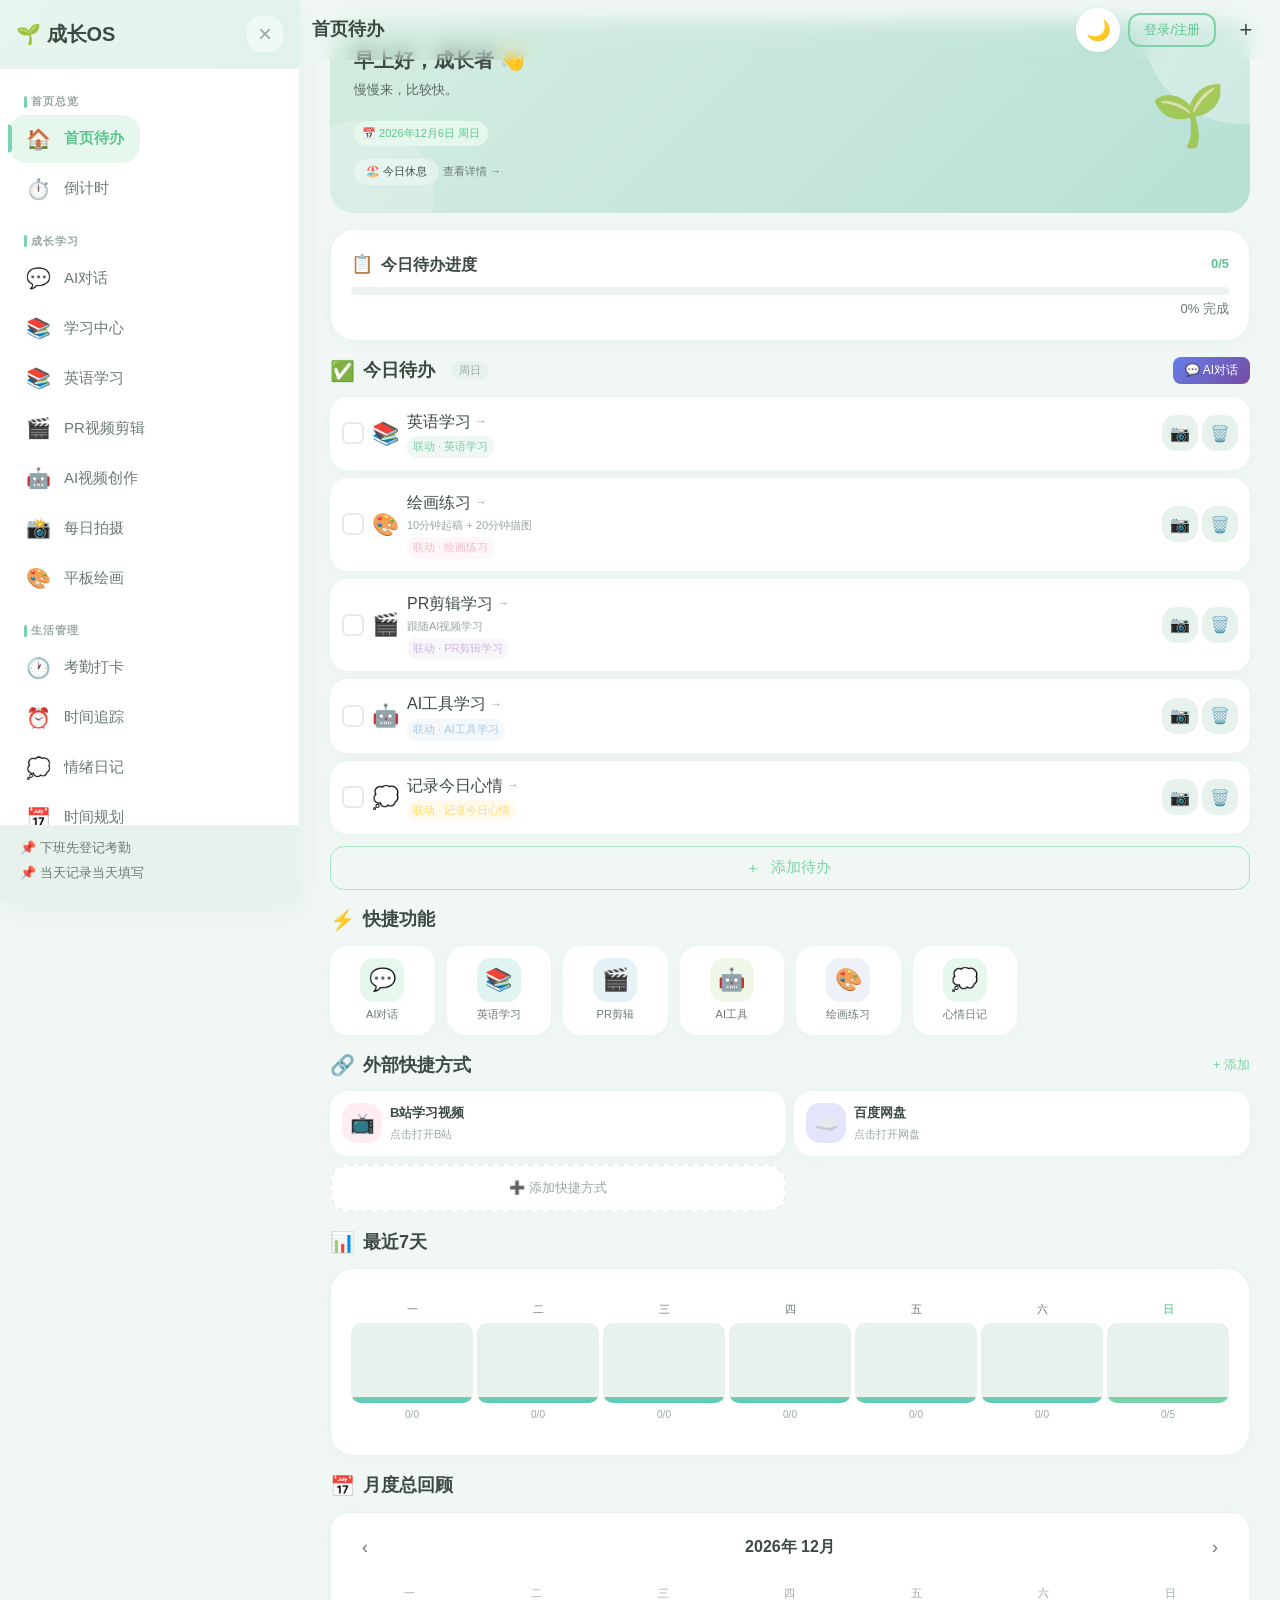
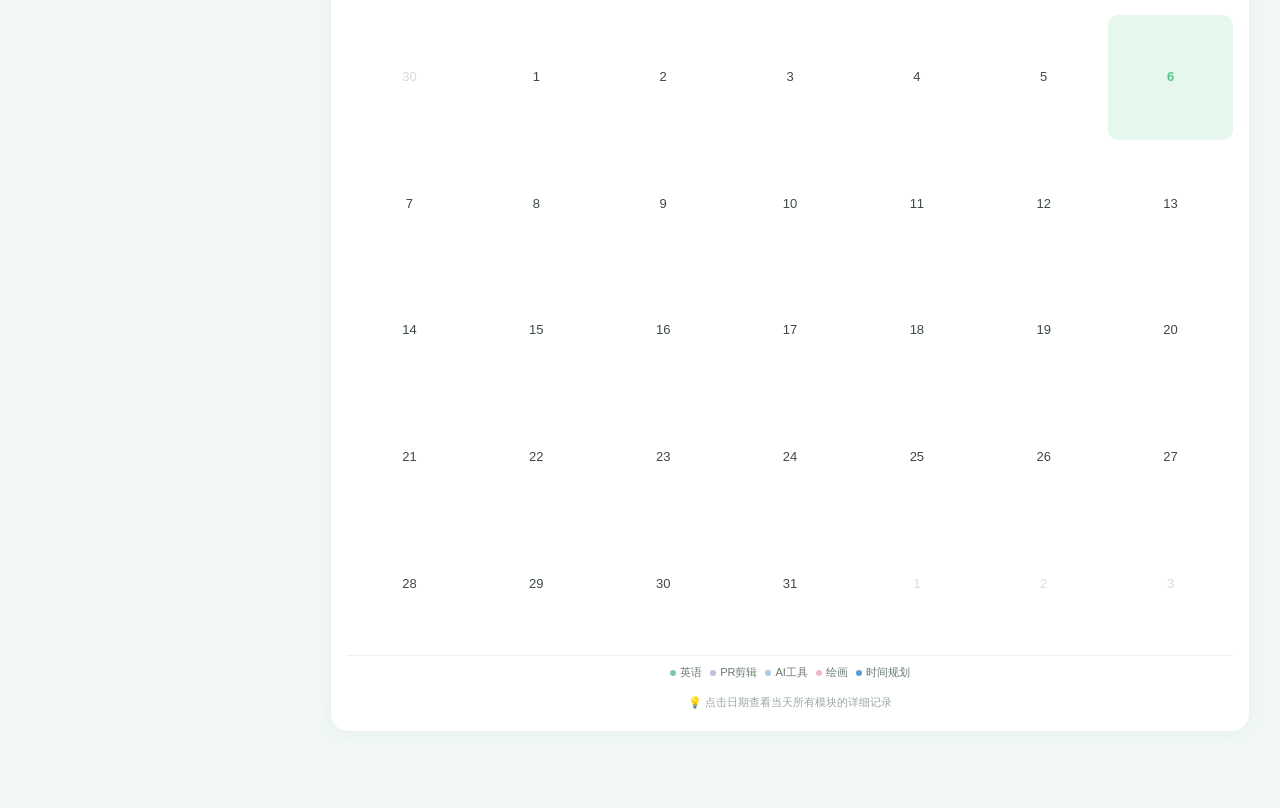
==== single-file.html @ fd54ef75 "fix: 倒计时优化调整 - 新增5个绿色系主题：青色/嫩绿/浅绿/青蓝/春意 - 取消毫秒显示，只显示时:分:秒 - 花边装饰固定位置，取消浮动动画 - 刷新频率从50ms改为1000ms更省电" ====
<!DOCTYPE html>
<html lang="zh-CN">
<head>
    <meta charset="UTF-8">
    <meta name="viewport" content="width=device-width, initial-scale=1.0, maximum-scale=1.0, user-scalable=no">
    <meta name="theme-color" content="#f8f5f0">
    <meta name="apple-mobile-web-app-capable" content="yes">
    <meta name="apple-mobile-web-app-status-bar-style" content="default">
    <meta name="apple-mobile-web-app-title" content="成长OS">
    <title>个人成长操作系统</title>
    
    
    
    
    <style>
        /* 用户菜单样式 */
        .user-menu-container {
            position: relative;
        }
        .user-avatar-btn {
            width: 36px;
            height: 36px;
            border-radius: 50%;
            border: none;
            background: linear-gradient(135deg, #7dd3a8 0%, #6fd3c0 100%);
            color: #fff;
            font-size: 14px;
            font-weight: 600;
            cursor: pointer;
            display: flex;
            align-items: center;
            justify-content: center;
            transition: all 0.3s ease;
        }
        .user-avatar-btn:hover {
            transform: scale(1.05);
            box-shadow: 0 2px 8px rgba(125, 211, 168, 0.4);
        }
        .login-btn {
            padding: 6px 14px;
            border-radius: 12px;
            border: 2px solid #7dd3a8;
            background: transparent;
            color: #5cc48e;
            font-size: 13px;
            font-weight: 500;
            cursor: pointer;
            transition: all 0.3s ease;
        }
        .login-btn:hover {
            background: #7dd3a8;
            color: #fff;
        }
        .user-dropdown {
            position: absolute;
            top: calc(100% + 8px);
            right: 0;
            min-width: 220px;
            background: #fff;
            border-radius: 14px;
            box-shadow: 0 4px 16px rgba(120, 180, 150, 0.15);
            padding: 8px;
            z-index: 1000;
            opacity: 0;
            visibility: hidden;
            transform: translateY(-8px);
            transition: all 0.2s ease;
        }
        .user-dropdown.show {
            opacity: 1;
            visibility: visible;
            transform: translateY(0);
        }
        .user-dropdown-header {
            padding: 12px;
            border-bottom: 1px solid #e0ece4;
            margin-bottom: 4px;
        }
        .user-dropdown-email {
            font-size: 13px;
            font-weight: 500;
            color: #3d4a42;
            margin-bottom: 2px;
        }
        .user-dropdown-status {
            font-size: 12px;
            color: #6b7a70;
            display: flex;
            align-items: center;
            gap: 4px;
        }
        .sync-status-dot {
            width: 6px;
            height: 6px;
            border-radius: 50%;
            background: #9aa8a0;
        }
        .sync-status-dot.syncing {
            background: #f0c987;
            animation: pulse 1.5s infinite;
        }
        .sync-status-dot.success {
            background: #7dd3a8;
        }
        .sync-status-dot.error {
            background: #e8a0a0;
        }
        @keyframes pulse {
            0%, 100% { opacity: 1; }
            50% { opacity: 0.5; }
        }
        .user-dropdown-item {
            display: flex;
            align-items: center;
            gap: 10px;
            padding: 10px 12px;
            border-radius: 10px;
            font-size: 14px;
            color: #3d4a42;
            cursor: pointer;
            transition: background 0.2s ease;
            border: none;
            background: transparent;
            width: 100%;
            text-align: left;
        }
        .user-dropdown-item:hover {
            background: #f0f7f4;
        }
        .user-dropdown-item.danger {
            color: #e57373;
        }
        .user-dropdown-item.danger:hover {
            background: #fbeaea;
        }
        .user-dropdown-divider {
            height: 1px;
            background: #e0ece4;
            margin: 4px 0;
        }
        .sync-indicator {
            display: inline-flex;
            align-items: center;
            gap: 4px;
            font-size: 12px;
        }
    </style>
  <style>

/* css/style.css */
/* ============================================
   个人成长操作系统 - 全局基础样式
   风格：柔和治愈、清新薄荷绿、大圆角、细腻阴影
   ============================================ */

/* ---------- CSS变量：浅色主题（薄荷绿治愈系） ---------- */
:root {
    /* 主色调 - 清新薄荷绿 */
    --color-bg: #f0f7f4;
    --color-bg-secondary: #e8f2ed;
    --color-surface: #ffffff;
    --color-surface-hover: #f5faf7;
    
    /* 主色 - 薄荷嫩绿 */
    --color-primary: #7dd3a8;
    --color-primary-light: #a8e6c7;
    --color-primary-dark: #5cc48e;
    --color-primary-bg: #e6f7ee;
    
    /* 辅助色 - 青薄荷 */
    --color-secondary: #7fd4c7;
    --color-secondary-light: #a8e5dc;
    --color-secondary-bg: #e0f5f2;
    
    /* 点缀色 - 淡青蓝 */
    --color-accent: #8ecde0;
    --color-accent-light: #b3e0ed;
    --color-accent-bg: #e5f3f8;
    
    /* 点缀色 - 暖黄绿 */
    --color-warm: #b8e0a0;
    --color-warm-light: #d0edbf;
    --color-warm-bg: #eff7e9;
    
    /* 点缀色 - 淡紫 */
    --color-purple: #b8c8e0;
    --color-purple-light: #d0dcf0;
    --color-purple-bg: #eef2f8;
    
    /* 渐变 - 顶部横幅 */
    --gradient-banner: linear-gradient(135deg, #d4ede0 0%, #c8e6dd 50%, #b8e0d4 100%);
    --gradient-banner-light: linear-gradient(135deg, #e8f5ee 0%, #e0f2eb 100%);
    --gradient-primary: linear-gradient(135deg, #7dd3a8 0%, #6fd3c0 100%);
    --gradient-card: linear-gradient(135deg, #ffffff 0%, #f8fcf9 100%);
    
    /* 文字颜色 */
    --color-text: #3d4a42;
    --color-text-secondary: #6b7a70;
    --color-text-muted: #9aa8a0;
    --color-text-light: #ffffff;
    
    /* 边框与分割线 */
    --color-border: #e0ece4;
    --color-border-light: #eaf3ed;
    
    /* 状态色 */
    --color-success: #7dd3a8;
    --color-success-bg: #e6f7ee;
    --color-warning: #f0c987;
    --color-warning-bg: #fdf3e2;
    --color-danger: #e8a0a0;
    --color-danger-bg: #fbeaea;
    --color-info: #7fd4c7;
    --color-info-bg: #e0f5f2;
    
    /* 阴影 - 更柔和细腻 */
    --shadow-sm: 0 2px 8px rgba(120, 180, 150, 0.06);
    --shadow-md: 0 4px 16px rgba(120, 180, 150, 0.08);
    --shadow-lg: 0 8px 24px rgba(120, 180, 150, 0.1);
    --shadow-card: 0 2px 12px rgba(120, 180, 150, 0.05);
    --shadow-hover: 0 6px 20px rgba(120, 180, 150, 0.12);
    
    /* 圆角 - 更大更圆润 */
    --radius-sm: 10px;
    --radius-md: 14px;
    --radius-lg: 18px;
    --radius-xl: 24px;
    --radius-2xl: 28px;
    --radius-full: 999px;
    
    /* 间距 - 更宽松舒适 */
    --spacing-xs: 4px;
    --spacing-sm: 8px;
    --spacing-md: 12px;
    --spacing-lg: 16px;
    --spacing-xl: 20px;
    --spacing-2xl: 24px;
    --spacing-3xl: 32px;
    
    /* 字体大小 */
    --font-xs: 11px;
    --font-sm: 13px;
    --font-base: 15px;
    --font-md: 16px;
    --font-lg: 18px;
    --font-xl: 20px;
    --font-2xl: 24px;
    --font-3xl: 28px;
    
    /* 导航高度 */
    --top-nav-height: 60px;
    --bottom-nav-height: 68px;
    --sidebar-width: 260px;
    
    /* 过渡动画 */
    --transition-fast: 0.2s ease;
    --transition-base: 0.3s ease;
    --transition-slow: 0.4s ease;
    
    /* 触控尺寸 */
    --touch-min: 44px;
}

/* ---------- 深色主题（深青+嫩绿系） ---------- */
[data-theme="dark"] {
    /* 主色调 - 深色背景 */
    --color-bg: #1a2420;
    --color-bg-secondary: #1f2b26;
    --color-surface: #24332c;
    --color-surface-hover: #2a3d34;
    
    /* 主色 - 嫩绿色（深色版更鲜亮） */
    --color-primary: #6dd49a;
    --color-primary-light: #8ee0b3;
    --color-primary-dark: #4fc485;
    --color-primary-bg: #1e3a2c;
    
    /* 辅助色 - 青色 */
    --color-secondary: #5cc9c6;
    --color-secondary-light: #7dd8d5;
    --color-secondary-bg: #1c3a39;
    
    /* 点缀色 - 青蓝色 */
    --color-accent: #6cb8d9;
    --color-accent-light: #8dcbe3;
    --color-accent-bg: #1d3340;
    
    /* 点缀色 - 暖嫩绿 */
    --color-warm: #a8d890;
    --color-warm-light: #c2e5af;
    --color-warm-bg: #2a3a22;
    
    /* 点缀色 - 青紫 */
    --color-purple: #9ab8d0;
    --color-purple-light: #b5cde0;
    --color-purple-bg: #253340;
    
    /* 文字颜色 */
    --color-text: #e0ebe4;
    --color-text-secondary: #a8b8ae;
    --color-text-muted: #7a8a80;
    --color-text-light: #ffffff;
    
    /* 边框与分割线 */
    --color-border: #35483e;
    --color-border-light: #2c3d34;
    
    /* 状态色 */
    --color-success: #6dd49a;
    --color-success-bg: #1e3a2c;
    --color-warning: #e8b86a;
    --color-warning-bg: #3a2e1c;
    --color-danger: #e08888;
    --color-danger-bg: #3a2222;
    --color-info: #5cc9c6;
    --color-info-bg: #1c3a39;
    
    /* 阴影 - 深色更柔和 */
    --shadow-sm: 0 2px 8px rgba(0, 0, 0, 0.2);
    --shadow-md: 0 4px 16px rgba(0, 0, 0, 0.25);
    --shadow-lg: 0 8px 24px rgba(0, 0, 0, 0.3);
    --shadow-card: 0 2px 12px rgba(0, 0, 0, 0.15);
}

/* 主题切换过渡动画 */
body, .card, .btn, input, textarea, select {
    transition: background-color var(--transition-base),
                color var(--transition-base),
                border-color var(--transition-base),
                box-shadow var(--transition-base);
}

/* 主题切换按钮 */
.theme-toggle {
    width: var(--touch-min);
    height: var(--touch-min);
    display: flex;
    align-items: center;
    justify-content: center;
    border: none;
    background: var(--color-surface);
    color: var(--color-text);
    border-radius: var(--radius-full);
    cursor: pointer;
    font-size: 20px;
    box-shadow: var(--shadow-sm);
    transition: all var(--transition-fast);
}

.theme-toggle:hover {
    background: var(--color-surface-hover);
    transform: scale(1.05);
}

.theme-toggle:active {
    transform: scale(0.95);
}

/* ---------- 全局重置 ---------- */
* {
    margin: 0;
    padding: 0;
    box-sizing: border-box;
    -webkit-tap-highlight-color: transparent;
}

html {
    font-size: 15px;
    -webkit-text-size-adjust: 100%;
    scroll-behavior: smooth;
}

body {
    font-family: -apple-system, BlinkMacSystemFont, "PingFang SC", "Hiragino Sans GB",
                 "Microsoft YaHei", "Helvetica Neue", Helvetica, Arial, sans-serif;
    font-size: var(--font-base);
    color: var(--color-text);
    background-color: var(--color-bg);
    line-height: 1.6;
    min-height: 100vh;
    overflow-x: hidden;
    -webkit-font-smoothing: antialiased;
    -moz-osx-font-smoothing: grayscale;
}

/* 滚动条样式 */
::-webkit-scrollbar {
    width: 6px;
    height: 6px;
}

::-webkit-scrollbar-track {
    background: transparent;
}

::-webkit-scrollbar-thumb {
    background: var(--color-border);
    border-radius: var(--radius-full);
}

::-webkit-scrollbar-thumb:hover {
    background: var(--color-text-muted);
}

/* 基础元素 */
h1, h2, h3, h4, h5, h6 {
    font-weight: 600;
    color: var(--color-text);
    line-height: 1.4;
}

h1 { font-size: var(--font-2xl); }
h2 { font-size: var(--font-xl); }
h3 { font-size: var(--font-lg); }
h4 { font-size: var(--font-md); }
h5 { font-size: var(--font-base); }
h6 { font-size: var(--font-sm); }

p {
    margin-bottom: var(--spacing-sm);
}

a {
    color: var(--color-primary-dark);
    text-decoration: none;
    transition: color var(--transition-fast);
}

a:hover {
    color: var(--color-primary);
}

img {
    max-width: 100%;
    height: auto;
    display: block;
}

ul, ol {
    list-style: none;
}

button {
    font-family: inherit;
    font-size: inherit;
    cursor: pointer;
    border: none;
    background: none;
    color: inherit;
    outline: none;
}

input, textarea, select {
    font-family: inherit;
    font-size: inherit;
    color: inherit;
    outline: none;
}

/* ---------- 布局容器 ---------- */
.main-content {
    min-height: 100vh;
    padding-top: var(--top-nav-height);
    padding-bottom: calc(var(--bottom-nav-height) + var(--spacing-md));
    transition: transform var(--transition-base);
}

.main-content.sidebar-open {
    transform: translateX(var(--sidebar-width));
}

.page-container {
    padding: var(--spacing-lg);
    max-width: 100%;
    margin: 0 auto;
}

/* ---------- 顶部导航栏 ---------- */
.top-header {
    position: fixed;
    top: 0;
    left: 0;
    right: 0;
    height: var(--top-nav-height);
    background: var(--color-surface);
    border-bottom: 1px solid var(--color-border-light);
    display: flex;
    align-items: center;
    justify-content: space-between;
    padding: 0 var(--spacing-md);
    z-index: 100;
    backdrop-filter: blur(10px);
    -webkit-backdrop-filter: blur(10px);
    background: color-mix(in srgb, var(--color-surface) 90%, transparent);
}

.header-actions {
    display: flex;
    align-items: center;
    gap: var(--spacing-sm);
}

.menu-btn,
.add-btn {
    width: var(--touch-min);
    height: var(--touch-min);
    display: flex;
    align-items: center;
    justify-content: center;
    font-size: 22px;
    color: var(--color-text);
    border-radius: var(--radius-md);
    background: none;
    border: none;
    cursor: pointer;
    transition: all var(--transition-fast);
}

.menu-btn:hover,
.add-btn:hover {
    background: var(--color-bg-secondary);
}

.menu-btn:active,
.add-btn:active {
    background: var(--color-bg-secondary);
    transform: scale(0.95);
}

.page-title {
    font-size: var(--font-lg);
    font-weight: 600;
    color: var(--color-text);
}

/* ---------- 侧边导航栏 ---------- */
.sidebar {
    position: fixed;
    top: 0;
    left: 0;
    width: var(--sidebar-width);
    height: 100vh;
    background: var(--color-surface);
    border-right: 1px solid var(--color-border-light);
    z-index: 200;
    transform: translateX(-100%);
    transition: transform var(--transition-base);
    display: flex;
    flex-direction: column;
    box-shadow: var(--shadow-lg);
}

.sidebar.open {
    transform: translateX(0);
}

.sidebar-header {
    display: flex;
    align-items: center;
    justify-content: space-between;
    padding: var(--spacing-lg);
    border-bottom: 1px solid var(--color-border-light);
    min-height: var(--top-nav-height);
    background: var(--gradient-banner-light);
}

.logo {
    font-size: var(--font-xl);
    font-weight: 700;
    color: var(--color-text);
    display: flex;
    align-items: center;
    gap: var(--spacing-sm);
}

.logo-icon {
    font-size: 24px;
}

.sidebar-close {
    width: 36px;
    height: 36px;
    display: flex;
    align-items: center;
    justify-content: center;
    font-size: 24px;
    color: var(--color-text-muted);
    border-radius: var(--radius-md);
    transition: all var(--transition-fast);
    background: rgba(255, 255, 255, 0.5);
}

.sidebar-close:hover {
    background: rgba(255, 255, 255, 0.8);
    color: var(--color-text);
}

.sidebar-close:active {
    transform: scale(0.95);
}

.sidebar-nav {
    flex: 1;
    overflow-y: auto;
    padding: var(--spacing-md) var(--spacing-sm);
}

.sidebar-nav-item {
    display: flex;
    align-items: center;
    padding: var(--spacing-md) var(--spacing-lg);
    color: var(--color-text-secondary);
    font-size: var(--font-base);
    border-radius: var(--radius-lg);
    transition: all var(--transition-fast);
    cursor: pointer;
    gap: var(--spacing-md);
    position: relative;
    margin-bottom: 2px;
}

.sidebar-nav-item .nav-icon {
    font-size: 20px;
    width: 28px;
    text-align: center;
}

.sidebar-nav-item:hover {
    background: var(--color-bg-secondary);
    color: var(--color-text);
}

.sidebar-nav-item.active {
    background: var(--color-primary-bg);
    color: var(--color-primary-dark);
    font-weight: 600;
}

.sidebar-nav-item.active::before {
    content: '';
    position: absolute;
    left: 0;
    top: 50%;
    transform: translateY(-50%);
    width: 4px;
    height: 60%;
    background: var(--gradient-primary);
    border-radius: 0 var(--radius-sm) var(--radius-sm) 0;
}

.nav-category {
    margin-bottom: var(--spacing-sm);
}

.nav-category-title {
    padding: var(--spacing-md) var(--spacing-lg) var(--spacing-xs);
    font-size: var(--font-xs);
    font-weight: 700;
    color: var(--color-text-muted);
    text-transform: uppercase;
    letter-spacing: 1px;
    display: flex;
    align-items: center;
    gap: var(--spacing-xs);
}

.nav-category-title::before {
    content: '';
    width: 3px;
    height: 12px;
    background: var(--gradient-primary);
    border-radius: var(--radius-full);
}

.sidebar-footer {
    padding: var(--spacing-md) var(--spacing-lg);
    border-top: 1px solid var(--color-border-light);
    background: var(--color-bg-secondary);
}

.global-tips {
    font-size: var(--font-sm);
    color: var(--color-text-secondary);
}

.global-tips p {
    margin-bottom: var(--spacing-xs);
    padding-left: var(--spacing-xs);
}

/* ---------- 遮罩层 ---------- */
.overlay {
    position: fixed;
    top: 0;
    left: 0;
    right: 0;
    bottom: 0;
    background: rgba(74, 69, 64, 0.4);
    z-index: 150;
    opacity: 0;
    visibility: hidden;
    transition: all var(--transition-base);
}

.overlay.show {
    opacity: 1;
    visibility: visible;
}

/* ---------- 底部导航栏 ---------- */
.bottom-nav {
    position: fixed;
    bottom: 0;
    left: 0;
    right: 0;
    height: var(--bottom-nav-height);
    background: var(--color-surface);
    border-top: 1px solid var(--color-border-light);
    display: flex;
    align-items: stretch;
    justify-content: space-around;
    z-index: 100;
    backdrop-filter: blur(10px);
    -webkit-backdrop-filter: blur(10px);
    background: color-mix(in srgb, var(--color-surface) 95%, transparent);
    padding-bottom: env(safe-area-inset-bottom);
}

.bottom-nav-item {
    flex: 1;
    display: flex;
    flex-direction: column;
    align-items: center;
    justify-content: center;
    gap: 2px;
    color: var(--color-text-muted);
    font-size: var(--font-xs);
    transition: all var(--transition-fast);
    position: relative;
}

.bottom-nav-item .nav-icon {
    font-size: 22px;
    line-height: 1;
}

.bottom-nav-item.active {
    color: var(--color-primary-dark);
}

.bottom-nav-item.active .nav-icon {
    transform: scale(1.1);
}

.bottom-nav-item:active {
    transform: scale(0.95);
}

/* ---------- 卡片式布局 ---------- */
.card {
    background: var(--color-surface);
    border-radius: var(--radius-xl);
    box-shadow: var(--shadow-card);
    padding: var(--spacing-xl);
    margin-bottom: var(--spacing-lg);
    transition: all var(--transition-base);
    border: 1px solid var(--color-border-light);
    position: relative;
    overflow: hidden;
}

.card::before {
    content: '';
    position: absolute;
    top: 0;
    left: 0;
    right: 0;
    height: 3px;
    background: var(--gradient-primary);
    opacity: 0;
    transition: opacity var(--transition-base);
}

.card:hover {
    box-shadow: var(--shadow-hover);
    transform: translateY(-2px);
}

.card:hover::before {
    opacity: 1;
}

.card-header {
    display: flex;
    align-items: center;
    justify-content: space-between;
    margin-bottom: var(--spacing-md);
}

.card-title {
    font-size: var(--font-md);
    font-weight: 600;
    color: var(--color-text);
    display: flex;
    align-items: center;
    gap: var(--spacing-sm);
}

.card-title .icon {
    font-size: var(--font-lg);
}

.card-subtitle {
    font-size: var(--font-sm);
    color: var(--color-text-muted);
    margin-top: 2px;
}

.card-body {
    color: var(--color-text-secondary);
    font-size: var(--font-base);
    line-height: 1.6;
}

.card-footer {
    margin-top: var(--spacing-md);
    padding-top: var(--spacing-md);
    border-top: 1px solid var(--color-border-light);
    display: flex;
    align-items: center;
    justify-content: space-between;
}

/* 问候横幅卡片 */
.greeting-banner {
    background: var(--gradient-banner);
    border-radius: var(--radius-xl);
    padding: var(--spacing-2xl);
    margin-bottom: var(--spacing-xl);
    position: relative;
    overflow: hidden;
    color: var(--color-text);
}

.greeting-banner::before {
    content: '';
    position: absolute;
    top: -50%;
    right: -10%;
    width: 200px;
    height: 200px;
    background: rgba(255, 255, 255, 0.3);
    border-radius: 50%;
}

.greeting-banner::after {
    content: '';
    position: absolute;
    bottom: -30%;
    left: -5%;
    width: 150px;
    height: 150px;
    background: rgba(255, 255, 255, 0.2);
    border-radius: 50%;
}

.greeting-banner-content {
    position: relative;
    z-index: 1;
}

.greeting-title {
    font-size: var(--font-xl);
    font-weight: 700;
    margin-bottom: var(--spacing-xs);
}

.greeting-subtitle {
    font-size: var(--font-sm);
    opacity: 0.8;
    margin-bottom: var(--spacing-md);
}

.greeting-date {
    display: inline-block;
    padding: var(--spacing-xs) var(--spacing-md);
    background: rgba(255, 255, 255, 0.4);
    border-radius: var(--radius-full);
    font-size: var(--font-xs);
    font-weight: 500;
    backdrop-filter: blur(10px);
}

/* 考勤快捷打卡 */
.quick-attendance {
    margin-top: var(--spacing-md);
    position: relative;
    z-index: 1;
}

.qa-buttons {
    display: flex;
    gap: var(--spacing-sm);
    margin-bottom: var(--spacing-xs);
}

.qa-btn {
    flex: 1;
    display: flex;
    flex-direction: column;
    align-items: center;
    justify-content: center;
    gap: 2px;
    padding: var(--spacing-sm) var(--spacing-md);
    background: rgba(255, 255, 255, 0.35);
    border: 1px solid rgba(255, 255, 255, 0.4);
    border-radius: var(--radius-lg);
    font-size: var(--font-xs);
    font-weight: 500;
    color: var(--color-text);
    cursor: pointer;
    backdrop-filter: blur(10px);
    transition: all var(--transition-base);
    -webkit-tap-highlight-color: transparent;
}

.qa-btn:hover:not(:disabled) {
    background: rgba(255, 255, 255, 0.5);
    transform: translateY(-1px);
}

.qa-btn:active:not(:disabled) {
    transform: translateY(0);
    background: rgba(255, 255, 255, 0.6);
}

.qa-btn:disabled {
    cursor: default;
    opacity: 0.85;
}

.qa-btn-done {
    background: rgba(255, 255, 255, 0.25);
    border-color: rgba(255, 255, 255, 0.3);
}

.qa-btn-icon {
    font-size: var(--font-md);
    line-height: 1;
}

.qa-btn-text {
    font-size: var(--font-xs);
    font-weight: 600;
}

.qa-btn-time {
    font-size: 10px;
    opacity: 0.7;
    font-weight: 400;
}

.qa-rest-day {
    display: inline-block;
    padding: var(--spacing-xs) var(--spacing-md);
    background: rgba(255, 255, 255, 0.35);
    border-radius: var(--radius-full);
    font-size: var(--font-xs);
    font-weight: 500;
    backdrop-filter: blur(10px);
    margin-bottom: var(--spacing-xs);
}

.qa-detail-link {
    display: inline-block;
    font-size: 11px;
    color: var(--color-text);
    opacity: 0.7;
    cursor: pointer;
    text-decoration: none;
    transition: opacity var(--transition-base);
    -webkit-tap-highlight-color: transparent;
}

.qa-detail-link:hover {
    opacity: 1;
}

/* 数据统计卡片 */
.stat-card {
    background: var(--color-surface);
    border-radius: var(--radius-lg);
    padding: var(--spacing-lg);
    box-shadow: var(--shadow-card);
    transition: all var(--transition-base);
    border: 1px solid var(--color-border-light);
    position: relative;
    overflow: hidden;
}

.stat-card:hover {
    box-shadow: var(--shadow-hover);
    transform: translateY(-2px);
}

.stat-card .stat-icon {
    width: 40px;
    height: 40px;
    border-radius: var(--radius-md);
    display: flex;
    align-items: center;
    justify-content: center;
    font-size: 20px;
    margin-bottom: var(--spacing-sm);
}

.stat-card .stat-value {
    font-size: var(--font-2xl);
    font-weight: 700;
    color: var(--color-text);
    line-height: 1.2;
    margin-bottom: var(--spacing-xs);
}

.stat-card .stat-label {
    font-size: var(--font-sm);
    color: var(--color-text-muted);
}

.stat-card .stat-trend {
    font-size: var(--font-xs);
    margin-top: var(--spacing-xs);
}

.stat-card .stat-trend.up {
    color: var(--color-success);
}

.stat-card .stat-trend.down {
    color: var(--color-danger);
}

/* ---------- 按钮样式 ---------- */
.btn {
    display: inline-flex;
    align-items: center;
    justify-content: center;
    gap: var(--spacing-sm);
    padding: var(--spacing-sm) var(--spacing-lg);
    font-size: var(--font-base);
    font-weight: 500;
    border-radius: var(--radius-md);
    border: none;
    cursor: pointer;
    transition: all var(--transition-fast);
    min-height: var(--touch-min);
    text-align: center;
    white-space: nowrap;
    user-select: none;
}

.btn:active {
    transform: scale(0.97);
}

.btn-primary {
    background: var(--color-primary);
    color: var(--color-text-light);
    box-shadow: 0 2px 8px rgba(126, 200, 167, 0.3);
}

.btn-primary:hover {
    background: var(--color-primary-dark);
}

.btn-secondary {
    background: var(--color-secondary-bg);
    color: var(--color-secondary);
}

.btn-secondary:hover {
    background: var(--color-secondary-light);
    color: var(--color-text-light);
}

.btn-outline {
    background: transparent;
    color: var(--color-primary);
    border: 1.5px solid var(--color-primary-light);
}

.btn-outline:hover {
    background: var(--color-primary-bg);
}

.btn-ghost {
    background: var(--color-bg-secondary);
    color: var(--color-text-secondary);
}

.btn-ghost:hover {
    background: var(--color-border-light);
    color: var(--color-text);
}

.btn-danger {
    background: var(--color-danger-bg);
    color: var(--color-danger);
}

.btn-danger:hover {
    background: var(--color-danger);
    color: var(--color-text-light);
}

.btn-sm {
    padding: var(--spacing-xs) var(--spacing-md);
    font-size: var(--font-sm);
    min-height: 32px;
    border-radius: var(--radius-sm);
}

.btn-lg {
    padding: var(--spacing-md) var(--spacing-2xl);
    font-size: var(--font-md);
    min-height: 52px;
    border-radius: var(--radius-lg);
}

.btn-block {
    display: flex;
    width: 100%;
}

.btn-icon {
    width: var(--touch-min);
    height: var(--touch-min);
    padding: 0;
    border-radius: var(--radius-md);
    font-size: 18px;
}

.btn-icon.btn-sm {
    width: 32px;
    height: 32px;
    font-size: 14px;
}

.btn:disabled {
    opacity: 0.5;
    cursor: not-allowed;
    transform: none;
}

/* ---------- 输入框样式 ---------- */
.form-group {
    margin-bottom: var(--spacing-lg);
}

.form-label {
    display: block;
    font-size: var(--font-sm);
    font-weight: 500;
    color: var(--color-text-secondary);
    margin-bottom: var(--spacing-xs);
}

.form-input,
.form-textarea,
.form-select {
    width: 100%;
    padding: var(--spacing-sm) var(--spacing-md);
    font-size: var(--font-base);
    color: var(--color-text);
    background: var(--color-bg-secondary);
    border: 1.5px solid var(--color-border-light);
    border-radius: var(--radius-md);
    transition: all var(--transition-fast);
    min-height: var(--touch-min);
}

.form-input:focus,
.form-textarea:focus,
.form-select:focus {
    border-color: var(--color-primary-light);
    background: var(--color-surface);
    box-shadow: 0 0 0 3px var(--color-primary-bg);
}

.form-input::placeholder,
.form-textarea::placeholder {
    color: var(--color-text-muted);
}

.form-textarea {
    resize: vertical;
    min-height: 100px;
    line-height: 1.6;
    padding-top: var(--spacing-md);
}

.form-select {
    appearance: none;
    -webkit-appearance: none;
    background-image: url("data:image/svg+xml,%3Csvg xmlns='http://www.w3.org/2000/svg' width='12' height='12' viewBox='0 0 12 12'%3E%3Cpath fill='%23a8a39d' d='M6 8L1 3h10z'/%3E%3C/svg%3E");
    background-repeat: no-repeat;
    background-position: right var(--spacing-md) center;
    padding-right: var(--spacing-2xl);
    cursor: pointer;
}

.form-input.error,
.form-textarea.error,
.form-select.error {
    border-color: var(--color-danger);
    background: var(--color-danger-bg);
}

.form-error {
    font-size: var(--font-xs);
    color: var(--color-danger);
    margin-top: var(--spacing-xs);
}

.form-hint {
    font-size: var(--font-xs);
    color: var(--color-text-muted);
    margin-top: var(--spacing-xs);
}

/* 输入框前缀/后缀 */
.input-group {
    display: flex;
    align-items: stretch;
    border: 1.5px solid var(--color-border-light);
    border-radius: var(--radius-md);
    overflow: hidden;
    background: var(--color-bg-secondary);
    transition: all var(--transition-fast);
}

.input-group:focus-within {
    border-color: var(--color-primary-light);
    background: var(--color-surface);
    box-shadow: 0 0 0 3px var(--color-primary-bg);
}

.input-group .form-input {
    border: none;
    background: transparent;
    flex: 1;
}

.input-group .form-input:focus {
    box-shadow: none;
}

.input-group-prepend,
.input-group-append {
    display: flex;
    align-items: center;
    padding: 0 var(--spacing-md);
    color: var(--color-text-muted);
    font-size: var(--font-base);
    background: transparent;
}

/* ---------- 复选框与单选框 ---------- */
.checkbox,
.radio {
    display: inline-flex;
    align-items: center;
    gap: var(--spacing-sm);
    cursor: pointer;
    user-select: none;
    min-height: var(--touch-min);
    font-size: var(--font-base);
    color: var(--color-text);
}

.checkbox input,
.radio input {
    position: absolute;
    opacity: 0;
    width: 0;
    height: 0;
}

.checkbox-mark,
.radio-mark {
    width: 22px;
    height: 22px;
    border: 2px solid var(--color-border);
    border-radius: var(--radius-sm);
    background: var(--color-surface);
    display: flex;
    align-items: center;
    justify-content: center;
    transition: all var(--transition-fast);
    flex-shrink: 0;
}

.radio-mark {
    border-radius: 50%;
}

.checkbox input:checked + .checkbox-mark,
.radio input:checked + .radio-mark {
    background: var(--color-primary);
    border-color: var(--color-primary);
}

.checkbox input:checked + .checkbox-mark::after {
    content: '✓';
    color: white;
    font-size: 14px;
    font-weight: bold;
    line-height: 1;
}

.radio input:checked + .radio-mark::after {
    content: '';
    width: 8px;
    height: 8px;
    background: white;
    border-radius: 50%;
}

.checkbox input:focus + .checkbox-mark,
.radio input:focus + .radio-mark {
    box-shadow: 0 0 0 3px var(--color-primary-bg);
}

.checkbox input:disabled + .checkbox-mark,
.radio input:disabled + .radio-mark {
    opacity: 0.5;
    cursor: not-allowed;
}

/* 开关样式 */
.switch {
    position: relative;
    display: inline-block;
    width: 48px;
    height: 28px;
    flex-shrink: 0;
}

.switch input {
    opacity: 0;
    width: 0;
    height: 0;
}

.switch-slider {
    position: absolute;
    cursor: pointer;
    top: 0;
    left: 0;
    right: 0;
    bottom: 0;
    background-color: var(--color-border);
    border-radius: var(--radius-full);
    transition: var(--transition-fast);
}

.switch-slider::before {
    position: absolute;
    content: "";
    height: 22px;
    width: 22px;
    left: 3px;
    bottom: 3px;
    background-color: white;
    border-radius: 50%;
    transition: var(--transition-fast);
    box-shadow: var(--shadow-sm);
}

.switch input:checked + .switch-slider {
    background-color: var(--color-primary);
}

.switch input:checked + .switch-slider::before {
    transform: translateX(20px);
}

/* ---------- 模态框 ---------- */
.modal {
    position: fixed;
    top: 0;
    left: 0;
    right: 0;
    bottom: 0;
    z-index: 300;
    display: flex;
    align-items: center;
    justify-content: center;
    padding: var(--spacing-lg);
    opacity: 0;
    visibility: hidden;
    transition: all var(--transition-base);
}

.modal.show {
    opacity: 1;
    visibility: visible;
}

.modal::before {
    content: '';
    position: absolute;
    top: 0;
    left: 0;
    right: 0;
    bottom: 0;
    background: rgba(74, 69, 64, 0.5);
    backdrop-filter: blur(4px);
}

.modal-content {
    position: relative;
    background: var(--color-surface);
    border-radius: var(--radius-xl);
    width: 100%;
    max-width: 480px;
    max-height: 85vh;
    overflow: hidden;
    display: flex;
    flex-direction: column;
    transform: translateY(20px) scale(0.95);
    transition: transform var(--transition-base);
    box-shadow: var(--shadow-lg);
}

.modal.show .modal-content {
    transform: translateY(0) scale(1);
}

.modal-header {
    display: flex;
    align-items: center;
    justify-content: space-between;
    padding: var(--spacing-lg);
    border-bottom: 1px solid var(--color-border-light);
    flex-shrink: 0;
}

.modal-header h3 {
    font-size: var(--font-lg);
    font-weight: 600;
}

.modal-close {
    width: 36px;
    height: 36px;
    display: flex;
    align-items: center;
    justify-content: center;
    font-size: 24px;
    color: var(--color-text-muted);
    border-radius: var(--radius-sm);
    transition: all var(--transition-fast);
}

.modal-close:active {
    background: var(--color-bg-secondary);
}

.modal-body {
    padding: var(--spacing-lg);
    overflow-y: auto;
    flex: 1;
}

.modal-footer {
    padding: var(--spacing-md) var(--spacing-lg);
    border-top: 1px solid var(--color-border-light);
    display: flex;
    gap: var(--spacing-md);
    justify-content: flex-end;
    flex-shrink: 0;
}

/* 登录/注册弹窗样式 */
.auth-form {
    display: none;
}
.auth-form.active {
    display: block;
}
.auth-form .form-group {
    margin-bottom: 16px;
}
.auth-form .form-label {
    display: block;
    font-size: 14px;
    font-weight: 500;
    color: var(--color-text-primary);
    margin-bottom: 6px;
}
.auth-form .form-input {
    width: 100%;
    padding: 10px 14px;
    font-size: 15px;
    border: 2px solid var(--color-border-light);
    border-radius: 12px;
    background: var(--color-bg-secondary);
    color: var(--color-text-primary);
    transition: all 0.3s ease;
    outline: none;
}
.auth-form .form-input:focus {
    border-color: var(--color-primary);
    background: var(--color-bg-primary);
}
.auth-form .form-input.error {
    border-color: #ef4444;
}
.auth-form .error-message {
    display: none;
    color: #ef4444;
    font-size: 12px;
    margin-top: 4px;
}
.auth-form .error-message.show {
    display: block;
}
.auth-form .btn-block {
    width: 100%;
    margin-top: 8px;
}
.auth-switch {
    text-align: center;
    font-size: 13px;
    color: var(--color-text-secondary);
    margin-top: 12px;
}
.auth-switch a {
    color: var(--color-primary);
    text-decoration: none;
}
.password-strength {
    display: flex;
    align-items: center;
    gap: 6px;
    margin-top: 8px;
}
.strength-bar {
    flex: 1;
    height: 4px;
    background: var(--color-border-light);
    border-radius: 2px;
    transition: all 0.3s ease;
}
.strength-bar.weak { background: #ef4444; }
.strength-bar.medium { background: #f59e0b; }
.strength-bar.strong { background: #10b981; }
#strengthText {
    font-size: 12px;
    color: var(--color-text-secondary);
    min-width: 70px;
    text-align: right;
}

/* 底部弹出式模态框（移动端友好） */
.modal-bottom .modal-content {
    position: fixed;
    bottom: 0;
    left: 0;
    right: 0;
    max-width: 100%;
    max-height: 90vh;
    border-radius: var(--radius-xl) var(--radius-xl) 0 0;
    transform: translateY(100%);
}

.modal-bottom.show .modal-content {
    transform: translateY(0);
}

/* ---------- Toast提示 ---------- */
.toast {
    position: fixed;
    top: 50%;
    left: 50%;
    transform: translate(-50%, -50%) scale(0.9);
    background: rgba(74, 69, 64, 0.9);
    color: white;
    padding: var(--spacing-md) var(--spacing-xl);
    border-radius: var(--radius-lg);
    font-size: var(--font-base);
    z-index: 500;
    opacity: 0;
    visibility: hidden;
    transition: all var(--transition-base);
    max-width: 80%;
    text-align: center;
    backdrop-filter: blur(10px);
    -webkit-backdrop-filter: blur(10px);
}

.toast.show {
    opacity: 1;
    visibility: visible;
    transform: translate(-50%, -50%) scale(1);
}

.toast.success {
    background: rgba(126, 200, 167, 0.95);
}

.toast.error {
    background: rgba(232, 160, 160, 0.95);
}

.toast.warning {
    background: rgba(240, 201, 135, 0.95);
    color: var(--color-text);
}

/* ---------- 进度条 ---------- */
.progress {
    width: 100%;
    height: 8px;
    background: var(--color-border-light);
    border-radius: var(--radius-full);
    overflow: hidden;
}

.progress-bar {
    height: 100%;
    background: linear-gradient(90deg, var(--color-primary-light), var(--color-primary));
    border-radius: var(--radius-full);
    transition: width var(--transition-slow) ease;
    position: relative;
}

.progress-bar::after {
    content: '';
    position: absolute;
    top: 0;
    left: 0;
    right: 0;
    bottom: 0;
    background: linear-gradient(90deg, transparent, rgba(255,255,255,0.3), transparent);
    animation: progressShine 2s infinite;
}

@keyframes progressShine {
    0% { transform: translateX(-100%); }
    100% { transform: translateX(100%); }
}

.progress-lg {
    height: 12px;
}

.progress-sm {
    height: 4px;
}

/* 圆形进度 */
.progress-circle {
    position: relative;
    width: 80px;
    height: 80px;
}

.progress-circle svg {
    transform: rotate(-90deg);
    width: 100%;
    height: 100%;
}

.progress-circle-bg {
    fill: none;
    stroke: var(--color-border-light);
    stroke-width: 6;
}

.progress-circle-fill {
    fill: none;
    stroke: var(--color-primary);
    stroke-width: 6;
    stroke-linecap: round;
    stroke-dasharray: 220;
    stroke-dashoffset: 220;
    transition: stroke-dashoffset var(--transition-slow) ease;
}

.progress-circle-text {
    position: absolute;
    top: 50%;
    left: 50%;
    transform: translate(-50%, -50%);
    font-size: var(--font-md);
    font-weight: 600;
    color: var(--color-text);
}

/* ---------- 通用工具类 ---------- */
.text-center { text-align: center; }
.text-right { text-align: right; }
.text-left { text-align: left; }

.text-primary { color: var(--color-primary); }
.text-secondary { color: var(--color-text-secondary); }
.text-muted { color: var(--color-text-muted); }
.text-danger { color: var(--color-danger); }
.text-success { color: var(--color-success); }
.text-warning { color: var(--color-warning); }

.font-bold { font-weight: 700; }
.font-medium { font-weight: 500; }
.font-light { font-weight: 300; }

.text-sm { font-size: var(--font-sm); }
.text-base { font-size: var(--font-base); }
.text-lg { font-size: var(--font-lg); }
.text-xl { font-size: var(--font-xl); }
.text-2xl { font-size: var(--font-2xl); }

.flex { display: flex; }
.flex-col { flex-direction: column; }
.items-center { align-items: center; }
.justify-center { justify-content: center; }
.justify-between { justify-content: space-between; }
.justify-around { justify-content: space-around; }
.flex-wrap { flex-wrap: wrap; }
.flex-1 { flex: 1; }
.gap-xs { gap: var(--spacing-xs); }
.gap-sm { gap: var(--spacing-sm); }
.gap-md { gap: var(--spacing-md); }
.gap-lg { gap: var(--spacing-lg); }

.mt-xs { margin-top: var(--spacing-xs); }
.mt-sm { margin-top: var(--spacing-sm); }
.mt-md { margin-top: var(--spacing-md); }
.mt-lg { margin-top: var(--spacing-lg); }
.mt-xl { margin-top: var(--spacing-xl); }
.mb-xs { margin-bottom: var(--spacing-xs); }
.mb-sm { margin-bottom: var(--spacing-sm); }
.mb-md { margin-bottom: var(--spacing-md); }
.mb-lg { margin-bottom: var(--spacing-lg); }
.mb-xl { margin-bottom: var(--spacing-xl); }
.ml-sm { margin-left: var(--spacing-sm); }
.mr-sm { margin-right: var(--spacing-sm); }

.p-sm { padding: var(--spacing-sm); }
.p-md { padding: var(--spacing-md); }
.p-lg { padding: var(--spacing-lg); }

.w-full { width: 100%; }
.h-full { height: 100%; }

.hidden { display: none; }
.visible { visibility: visible; }
.invisible { visibility: hidden; }

.truncate {
    overflow: hidden;
    text-overflow: ellipsis;
    white-space: nowrap;
}

.line-clamp-2 {
    display: -webkit-box;
    -webkit-line-clamp: 2;
    -webkit-box-orient: vertical;
    overflow: hidden;
}

.line-clamp-3 {
    display: -webkit-box;
    -webkit-line-clamp: 3;
    -webkit-box-orient: vertical;
    overflow: hidden;
}

/* 空状态 */
.empty-state {
    text-align: center;
    padding: var(--spacing-3xl) var(--spacing-lg);
    color: var(--color-text-muted);
}

.empty-state-icon {
    font-size: 48px;
    margin-bottom: var(--spacing-md);
    opacity: 0.6;
}

.empty-state-text {
    font-size: var(--font-base);
    margin-bottom: var(--spacing-md);
}

/* 骨架屏动画 */
.skeleton {
    background: linear-gradient(90deg, var(--color-bg-secondary) 25%, var(--color-border-light) 50%, var(--color-bg-secondary) 75%);
    background-size: 200% 100%;
    animation: skeleton-loading 1.5s infinite;
    border-radius: var(--radius-sm);
}

@keyframes skeleton-loading {
    0% { background-position: 200% 0; }
    100% { background-position: -200% 0; }
}

/* ---------- 响应式：平板及以上 ---------- */
@media (min-width: 768px) {
    :root {
        --sidebar-width: 300px;
    }
    
    .page-container {
        max-width: 720px;
        padding: var(--spacing-xl);
    }
    
    .bottom-nav {
        display: none;
    }
    
    .main-content {
        padding-bottom: var(--spacing-xl);
    }
    
    .sidebar {
        transform: translateX(0);
    }
    
    .main-content {
        margin-left: var(--sidebar-width);
        padding-top: 0;
    }
    
    .top-header {
        left: var(--sidebar-width);
        background: transparent;
        border-bottom-color: transparent;
    }
    
    .menu-btn {
        display: none;
    }
}

/* ---------- 响应式：桌面端 ---------- */
@media (min-width: 1024px) {
    .page-container {
        max-width: 960px;
    }
}

/* ---------- 深色模式支持（可选） ---------- */
@media (prefers-color-scheme: dark) {
    /* 深色模式预留，当前版本暂不启用 */
}

/* css/modules.css */
/* ============================================
   个人成长操作系统 - 各模块通用样式
   包含：数据卡片网格、图表容器、日历组件、
        列表项、表单、标签/徽章、分区标题等
   ============================================ */

/* ---------- 分区标题样式 ---------- */
.section-title {
    display: flex;
    align-items: center;
    justify-content: space-between;
    margin-bottom: var(--spacing-md);
    margin-top: var(--spacing-lg);
}

.section-title:first-child {
    margin-top: 0;
}

.section-title h2 {
    font-size: var(--font-lg);
    font-weight: 600;
    color: var(--color-text);
    display: flex;
    align-items: center;
    gap: var(--spacing-sm);
}

.section-title h2 .title-icon {
    font-size: var(--font-xl);
}

.section-title .section-action {
    font-size: var(--font-sm);
    color: var(--color-primary);
    cursor: pointer;
    display: flex;
    align-items: center;
    gap: 2px;
    transition: all var(--transition-fast);
}

.section-title .section-action:active {
    opacity: 0.7;
}

.section-subtitle {
    font-size: var(--font-sm);
    color: var(--color-text-muted);
    margin-top: -4px;
    margin-bottom: var(--spacing-md);
    padding-left: 2px;
}

/* 分区标题 - 带下划线装饰 */
.section-title-decorated {
    position: relative;
    padding-left: var(--spacing-md);
    margin-bottom: var(--spacing-lg);
    margin-top: var(--spacing-xl);
}

.section-title-decorated::before {
    content: '';
    position: absolute;
    left: 0;
    top: 50%;
    transform: translateY(-50%);
    width: 4px;
    height: 60%;
    background: linear-gradient(to bottom, var(--color-primary), var(--color-secondary));
    border-radius: var(--radius-full);
}

.section-title-decorated h2 {
    font-size: var(--font-lg);
    font-weight: 600;
}

/* ---------- 数据卡片网格布局 ---------- */
.stats-grid {
    display: grid;
    grid-template-columns: repeat(2, 1fr);
    gap: var(--spacing-md);
    margin-bottom: var(--spacing-xl);
}

.stats-card {
    background: var(--color-surface);
    border-radius: var(--radius-xl);
    padding: var(--spacing-lg);
    box-shadow: var(--shadow-card);
    transition: all var(--transition-base);
    position: relative;
    overflow: hidden;
    border: 1px solid var(--color-border-light);
    cursor: pointer;
}

.stats-card:hover {
    box-shadow: var(--shadow-hover);
    transform: translateY(-2px);
}

.stats-card:active {
    transform: scale(0.98);
}

.stats-card::before {
    content: '';
    position: absolute;
    top: 0;
    left: 0;
    right: 0;
    height: 4px;
    background: var(--gradient-primary);
    opacity: 0.8;
}

.stats-card.color-green::before { background: linear-gradient(90deg, var(--color-primary), var(--color-primary-light)); }
.stats-card.color-pink::before { background: linear-gradient(90deg, var(--color-secondary), var(--color-secondary-light)); }
.stats-card.color-blue::before { background: linear-gradient(90deg, var(--color-accent), var(--color-accent-light)); }
.stats-card.color-orange::before { background: linear-gradient(90deg, var(--color-warm), var(--color-warm-light)); }
.stats-card.color-purple::before { background: linear-gradient(90deg, var(--color-purple), var(--color-purple-light)); }

.stats-card-icon {
    width: 44px;
    height: 44px;
    border-radius: var(--radius-lg);
    display: flex;
    align-items: center;
    justify-content: center;
    font-size: 22px;
    margin-bottom: var(--spacing-sm);
    background: var(--color-primary-bg);
}

.stats-card.color-green .stats-card-icon { background: var(--color-primary-bg); }
.stats-card.color-pink .stats-card-icon { background: var(--color-secondary-bg); }
.stats-card.color-blue .stats-card-icon { background: var(--color-accent-bg); }
.stats-card.color-orange .stats-card-icon { background: var(--color-warm-bg); }
.stats-card.color-purple .stats-card-icon { background: var(--color-purple-bg); }

.stats-card-value {
    font-size: var(--font-2xl);
    font-weight: 700;
    color: var(--color-text);
    line-height: 1.2;
    margin-bottom: 4px;
}

.stats-card-value .unit {
    font-size: var(--font-sm);
    font-weight: 400;
    color: var(--color-text-muted);
    margin-left: 2px;
}

.stats-card-label {
    font-size: var(--font-sm);
    color: var(--color-text-secondary);
    margin-bottom: var(--spacing-xs);
    font-weight: 500;
}

.stats-card-trend {
    display: inline-flex;
    align-items: center;
    gap: 2px;
    font-size: var(--font-xs);
    padding: 2px 8px;
    border-radius: var(--radius-full);
    background: var(--color-success-bg);
    color: var(--color-success);
    font-weight: 500;
}

.stats-card-trend.down {
    background: var(--color-danger-bg);
    color: var(--color-danger);
}

.stats-card-trend.neutral {
    background: var(--color-bg-secondary);
    color: var(--color-text-muted);
}

/* 三列网格（平板及以上） */
@media (min-width: 640px) {
    .stats-grid {
        grid-template-columns: repeat(3, 1fr);
    }
}

@media (min-width: 1024px) {
    .stats-grid {
        grid-template-columns: repeat(4, 1fr);
    }
}

/* ---------- 图表容器样式 ---------- */
.chart-container {
    background: var(--color-surface);
    border-radius: var(--radius-lg);
    padding: var(--spacing-lg);
    box-shadow: var(--shadow-card);
    margin-bottom: var(--spacing-lg);
}

.chart-header {
    display: flex;
    align-items: center;
    justify-content: space-between;
    margin-bottom: var(--spacing-md);
}

.chart-title {
    font-size: var(--font-md);
    font-weight: 600;
    color: var(--color-text);
    display: flex;
    align-items: center;
    gap: var(--spacing-sm);
}

.chart-actions {
    display: flex;
    gap: var(--spacing-xs);
}

.chart-tab {
    padding: var(--spacing-xs) var(--spacing-sm);
    font-size: var(--font-xs);
    color: var(--color-text-muted);
    background: transparent;
    border-radius: var(--radius-sm);
    transition: all var(--transition-fast);
    cursor: pointer;
}

.chart-tab.active {
    background: var(--color-primary-bg);
    color: var(--color-primary-dark);
    font-weight: 500;
}

.chart-body {
    position: relative;
    width: 100%;
    min-height: 200px;
}

.chart-canvas {
    width: 100%;
    height: 100%;
}

/* 图表图例 */
.chart-legend {
    display: flex;
    flex-wrap: wrap;
    gap: var(--spacing-md);
    margin-top: var(--spacing-md);
    padding-top: var(--spacing-md);
    border-top: 1px solid var(--color-border-light);
}

.chart-legend-item {
    display: flex;
    align-items: center;
    gap: var(--spacing-xs);
    font-size: var(--font-sm);
    color: var(--color-text-secondary);
}

.legend-dot {
    width: 10px;
    height: 10px;
    border-radius: 50%;
    flex-shrink: 0;
}

.legend-dot.primary { background: var(--color-primary); }
.legend-dot.secondary { background: var(--color-secondary); }
.legend-dot.accent { background: var(--color-accent); }
.legend-dot.warm { background: var(--color-warm); }
.legend-dot.purple { background: var(--color-purple); }

/* 环形图容器 */
.donut-chart-wrapper {
    display: flex;
    align-items: center;
    gap: var(--spacing-lg);
}

.donut-chart {
    width: 120px;
    height: 120px;
    flex-shrink: 0;
    position: relative;
}

.donut-chart-center {
    position: absolute;
    top: 50%;
    left: 50%;
    transform: translate(-50%, -50%);
    text-align: center;
}

.donut-chart-center .value {
    font-size: var(--font-xl);
    font-weight: 700;
    color: var(--color-text);
}

.donut-chart-center .label {
    font-size: var(--font-xs);
    color: var(--color-text-muted);
}

.donut-chart-legend {
    flex: 1;
    display: flex;
    flex-direction: column;
    gap: var(--spacing-sm);
}

/* ---------- 日历组件样式 ---------- */
.calendar {
    background: var(--color-surface);
    border-radius: var(--radius-lg);
    padding: var(--spacing-lg);
    box-shadow: var(--shadow-card);
    margin-bottom: var(--spacing-lg);
}

.calendar-header {
    display: flex;
    align-items: center;
    justify-content: space-between;
    margin-bottom: var(--spacing-md);
}

.calendar-nav-btn {
    width: 36px;
    height: 36px;
    display: flex;
    align-items: center;
    justify-content: center;
    border-radius: var(--radius-md);
    color: var(--color-text-secondary);
    font-size: 18px;
    transition: all var(--transition-fast);
}

.calendar-nav-btn:active {
    background: var(--color-bg-secondary);
}

.calendar-title {
    font-size: var(--font-md);
    font-weight: 600;
    color: var(--color-text);
}

.calendar-weekdays {
    display: grid;
    grid-template-columns: repeat(7, 1fr);
    gap: 2px;
    margin-bottom: var(--spacing-xs);
}

.calendar-weekday {
    text-align: center;
    font-size: var(--font-xs);
    font-weight: 500;
    color: var(--color-text-muted);
    padding: var(--spacing-sm) 0;
}

.calendar-weekday.weekend {
    color: var(--color-secondary);
}

.calendar-days {
    display: grid;
    grid-template-columns: repeat(7, 1fr);
    gap: 2px;
}

.calendar-day {
    aspect-ratio: 1;
    display: flex;
    flex-direction: column;
    align-items: center;
    justify-content: center;
    font-size: var(--font-sm);
    color: var(--color-text);
    border-radius: var(--radius-sm);
    cursor: pointer;
    transition: all var(--transition-fast);
    position: relative;
    gap: 2px;
}

.calendar-day:hover {
    background: var(--color-bg-secondary);
}

.calendar-day.other-month {
    color: var(--color-text-muted);
    opacity: 0.4;
}

.calendar-day.today {
    background: var(--color-primary-bg);
    color: var(--color-primary-dark);
    font-weight: 600;
}

.calendar-day.selected {
    background: var(--color-primary);
    color: white;
    font-weight: 600;
}

.calendar-day.has-data::after {
    content: '';
    position: absolute;
    bottom: 4px;
    width: 5px;
    height: 5px;
    background: var(--color-primary);
    border-radius: 50%;
}

.calendar-day.selected.has-data::after {
    background: white;
}

/* 日历小点 - 多状态 */
.calendar-day .day-dots {
    display: flex;
    gap: 2px;
    position: absolute;
    bottom: 3px;
}

.day-dot {
    width: 4px;
    height: 4px;
    border-radius: 50%;
}

.day-dot.green { background: var(--color-primary); }
.day-dot.pink { background: var(--color-secondary); }
.day-dot.blue { background: var(--color-accent); }
.day-dot.orange { background: var(--color-warm); }

.calendar-day.selected .day-dot {
    background: rgba(255, 255, 255, 0.8);
}

/* 迷你日历（紧凑版） */
.calendar-mini .calendar-day {
    font-size: var(--font-xs);
}

/* ---------- 列表项样式 ---------- */
.list-group {
    background: var(--color-surface);
    border-radius: var(--radius-lg);
    box-shadow: var(--shadow-card);
    overflow: hidden;
    margin-bottom: var(--spacing-lg);
}

.list-item {
    display: flex;
    align-items: center;
    padding: var(--spacing-md) var(--spacing-lg);
    border-bottom: 1px solid var(--color-border-light);
    transition: background var(--transition-fast);
    cursor: pointer;
    gap: var(--spacing-md);
    min-height: 56px;
}

.list-item:last-child {
    border-bottom: none;
}

.list-item:active {
    background: var(--color-bg-secondary);
}

.list-item-icon {
    width: 40px;
    height: 40px;
    border-radius: var(--radius-md);
    display: flex;
    align-items: center;
    justify-content: center;
    font-size: 20px;
    background: var(--color-primary-bg);
    flex-shrink: 0;
}

.list-item-icon.bg-green { background: var(--color-primary-bg); color: var(--color-primary-dark); }
.list-item-icon.bg-pink { background: var(--color-secondary-bg); color: var(--color-secondary); }
.list-item-icon.bg-blue { background: var(--color-accent-bg); color: var(--color-accent); }
.list-item-icon.bg-orange { background: var(--color-warm-bg); color: var(--color-warm); }
.list-item-icon.bg-purple { background: var(--color-purple-bg); color: var(--color-purple); }

.list-item-content {
    flex: 1;
    min-width: 0;
}

.list-item-title {
    font-size: var(--font-base);
    font-weight: 500;
    color: var(--color-text);
    margin-bottom: 2px;
    overflow: hidden;
    text-overflow: ellipsis;
    white-space: nowrap;
}

.list-item-subtitle {
    font-size: var(--font-sm);
    color: var(--color-text-muted);
    overflow: hidden;
    text-overflow: ellipsis;
    white-space: nowrap;
}

.list-item-meta {
    display: flex;
    align-items: center;
    gap: var(--spacing-xs);
    margin-top: 2px;
    font-size: var(--font-xs);
    color: var(--color-text-muted);
}

.list-item-right {
    flex-shrink: 0;
    display: flex;
    align-items: center;
    gap: var(--spacing-sm);
    color: var(--color-text-muted);
}

.list-item-value {
    font-size: var(--font-md);
    font-weight: 600;
    color: var(--color-text);
}

.list-item-arrow {
    font-size: 14px;
    color: var(--color-text-muted);
}

/* 带复选框的列表项 */
.list-item-checkbox {
    padding-left: var(--spacing-lg);
}

.list-item-checkbox .checkbox {
    margin-right: 0;
}

.list-item.completed .list-item-title {
    text-decoration: line-through;
    color: var(--color-text-muted);
}

/* 列表分组标题 */
.list-group-title {
    display: flex;
    align-items: center;
    justify-content: space-between;
    padding: var(--spacing-sm) var(--spacing-lg);
    font-size: var(--font-sm);
    font-weight: 600;
    color: var(--color-text-secondary);
    background: var(--color-bg-secondary);
    border-bottom: 1px solid var(--color-border-light);
}

/* 可滑动列表项（预留） */
.swipeable-item {
    position: relative;
    overflow: hidden;
}

.swipeable-actions {
    position: absolute;
    top: 0;
    right: 0;
    bottom: 0;
    display: flex;
    align-items: stretch;
}

.swipe-action {
    width: 64px;
    display: flex;
    align-items: center;
    justify-content: center;
    color: white;
    font-size: 18px;
}

.swipe-action.delete { background: var(--color-danger); }
.swipe-action.edit { background: var(--color-primary); }
.swipe-action.more { background: var(--color-accent); }

/* ---------- 表单样式 ---------- */
.form-card {
    background: var(--color-surface);
    border-radius: var(--radius-lg);
    padding: var(--spacing-lg);
    box-shadow: var(--shadow-card);
    margin-bottom: var(--spacing-lg);
}

.form-section-title {
    font-size: var(--font-md);
    font-weight: 600;
    color: var(--color-text);
    margin-bottom: var(--spacing-md);
    margin-top: var(--spacing-lg);
    display: flex;
    align-items: center;
    gap: var(--spacing-sm);
}

.form-section-title:first-child {
    margin-top: 0;
}

.form-row {
    display: flex;
    gap: var(--spacing-md);
}

.form-row .form-group {
    flex: 1;
}

/* 表单行 - 带标签和值的展示行 */
.form-display-row {
    display: flex;
    align-items: center;
    justify-content: space-between;
    padding: var(--spacing-md) 0;
    border-bottom: 1px solid var(--color-border-light);
}

.form-display-row:last-child {
    border-bottom: none;
}

.form-display-label {
    font-size: var(--font-base);
    color: var(--color-text-secondary);
}

.form-display-value {
    font-size: var(--font-base);
    color: var(--color-text);
    font-weight: 500;
    display: flex;
    align-items: center;
    gap: var(--spacing-xs);
}

/* 表单选择器行 */
.form-select-row {
    display: flex;
    align-items: center;
    justify-content: space-between;
    padding: var(--spacing-md);
    background: var(--color-bg-secondary);
    border-radius: var(--radius-md);
    cursor: pointer;
    transition: all var(--transition-fast);
}

.form-select-row:active {
    background: var(--color-border-light);
}

.form-select-row .label {
    font-size: var(--font-base);
    color: var(--color-text);
}

.form-select-row .value {
    font-size: var(--font-base);
    color: var(--color-text-muted);
    display: flex;
    align-items: center;
    gap: var(--spacing-xs);
}

/* 分段控制器 */
.segmented-control {
    display: flex;
    background: var(--color-bg-secondary);
    border-radius: var(--radius-md);
    padding: 3px;
    gap: 2px;
}

.segmented-control .segment {
    flex: 1;
    padding: var(--spacing-sm) var(--spacing-md);
    font-size: var(--font-sm);
    color: var(--color-text-secondary);
    text-align: center;
    border-radius: var(--radius-sm);
    cursor: pointer;
    transition: all var(--transition-fast);
    white-space: nowrap;
}

.segmented-control .segment.active {
    background: var(--color-surface);
    color: var(--color-primary-dark);
    font-weight: 500;
    box-shadow: var(--shadow-sm);
}

/* 数字步进器 */
.number-stepper {
    display: flex;
    align-items: center;
    gap: var(--spacing-sm);
}

.stepper-btn {
    width: 36px;
    height: 36px;
    display: flex;
    align-items: center;
    justify-content: center;
    background: var(--color-bg-secondary);
    border-radius: var(--radius-md);
    font-size: 18px;
    color: var(--color-text-secondary);
    transition: all var(--transition-fast);
}

.stepper-btn:active {
    background: var(--color-border-light);
    transform: scale(0.95);
}

.stepper-value {
    min-width: 48px;
    text-align: center;
    font-size: var(--font-md);
    font-weight: 600;
    color: var(--color-text);
}

/* 滑块 */
.slider-container {
    padding: var(--spacing-sm) 0;
}

.slider {
    width: 100%;
    height: 6px;
    -webkit-appearance: none;
    appearance: none;
    background: var(--color-border-light);
    border-radius: var(--radius-full);
    outline: none;
}

.slider::-webkit-slider-thumb {
    -webkit-appearance: none;
    appearance: none;
    width: 22px;
    height: 22px;
    background: var(--color-primary);
    border-radius: 50%;
    cursor: pointer;
    box-shadow: 0 2px 6px rgba(126, 200, 167, 0.4);
    transition: transform var(--transition-fast);
}

.slider::-webkit-slider-thumb:active {
    transform: scale(1.2);
}

.slider::-moz-range-thumb {
    width: 22px;
    height: 22px;
    background: var(--color-primary);
    border-radius: 50%;
    cursor: pointer;
    border: none;
    box-shadow: 0 2px 6px rgba(126, 200, 167, 0.4);
}

/* ---------- 标签/徽章样式 ---------- */
.badge {
    display: inline-flex;
    align-items: center;
    justify-content: center;
    padding: 2px 8px;
    font-size: var(--font-xs);
    font-weight: 500;
    border-radius: var(--radius-full);
    line-height: 1.5;
    white-space: nowrap;
}

.badge-primary {
    background: var(--color-primary-bg);
    color: var(--color-primary-dark);
}

.badge-secondary {
    background: var(--color-secondary-bg);
    color: var(--color-secondary);
}

.badge-accent {
    background: var(--color-accent-bg);
    color: var(--color-accent);
}

.badge-warm {
    background: var(--color-warm-bg);
    color: var(--color-warm);
}

.badge-purple {
    background: var(--color-purple-bg);
    color: var(--color-purple);
}

.badge-success {
    background: var(--color-success-bg);
    color: var(--color-success);
}

.badge-warning {
    background: var(--color-warning-bg);
    color: var(--color-warning);
}

.badge-danger {
    background: var(--color-danger-bg);
    color: var(--color-danger);
}

.badge-muted {
    background: var(--color-bg-secondary);
    color: var(--color-text-muted);
}

.badge-outline {
    background: transparent;
    border: 1px solid currentColor;
}

.badge-dot::before {
    content: '';
    width: 6px;
    height: 6px;
    background: currentColor;
    border-radius: 50%;
    margin-right: 4px;
}

/* 标签（可关闭） */
.tag {
    display: inline-flex;
    align-items: center;
    gap: 4px;
    padding: 4px 10px;
    font-size: var(--font-xs);
    background: var(--color-primary-bg);
    color: var(--color-primary-dark);
    border-radius: var(--radius-full);
    transition: all var(--transition-fast);
}

.tag .tag-close {
    font-size: 12px;
    opacity: 0.6;
    cursor: pointer;
    line-height: 1;
}

.tag .tag-close:hover {
    opacity: 1;
}

/* 标签选择器（横向滚动） */
.tags-scroll {
    display: flex;
    gap: var(--spacing-sm);
    overflow-x: auto;
    padding: var(--spacing-xs) 0;
    scrollbar-width: none;
    -ms-overflow-style: none;
}

.tags-scroll::-webkit-scrollbar {
    display: none;
}

.tag-select {
    flex-shrink: 0;
    padding: var(--spacing-sm) var(--spacing-md);
    font-size: var(--font-sm);
    background: var(--color-surface);
    color: var(--color-text-secondary);
    border-radius: var(--radius-full);
    border: 1px solid var(--color-border-light);
    cursor: pointer;
    transition: all var(--transition-fast);
    white-space: nowrap;
}

.tag-select.active {
    background: var(--color-primary);
    color: white;
    border-color: var(--color-primary);
}

.tag-select:active {
    transform: scale(0.95);
}

/* ---------- 仪表盘首页专用 ---------- */
.dashboard-greeting {
    margin-bottom: var(--spacing-xl);
}

.greeting-text {
    font-size: var(--font-2xl);
    font-weight: 700;
    color: var(--color-text);
    margin-bottom: 4px;
}

.greeting-sub {
    font-size: var(--font-sm);
    color: var(--color-text-muted);
}

.greeting-date {
    display: inline-flex;
    align-items: center;
    gap: var(--spacing-xs);
    padding: var(--spacing-xs) var(--spacing-sm);
    background: var(--color-primary-bg);
    color: var(--color-primary-dark);
    border-radius: var(--radius-full);
    font-size: var(--font-xs);
    margin-top: var(--spacing-sm);
}

/* 问候横幅装饰 */
.greeting-banner {
    position: relative;
    margin-bottom: var(--spacing-lg);
}

.greeting-decoration {
    position: absolute;
    right: var(--spacing-2xl);
    top: 50%;
    transform: translateY(-50%);
    font-size: 60px;
    opacity: 0.8;
}

/* 快捷提醒卡片 */
.quick-reminders {
    display: flex;
    flex-direction: column;
    gap: var(--spacing-md);
    margin-bottom: var(--spacing-xl);
}

.quick-reminders .reminder-item {
    display: flex;
    align-items: center;
    gap: var(--spacing-sm);
    font-size: var(--font-sm);
    color: var(--color-text-secondary);
}

.quick-reminders .reminder-icon {
    font-size: 16px;
    width: 20px;
    text-align: center;
}

/* 快捷入口网格 */
.quick-actions {
    display: grid;
    grid-template-columns: repeat(4, 1fr);
    gap: var(--spacing-md);
    margin-bottom: var(--spacing-lg);
}

.quick-action-item {
    display: flex;
    flex-direction: column;
    align-items: center;
    gap: var(--spacing-xs);
    padding: var(--spacing-md) var(--spacing-xs);
    background: var(--color-surface);
    border-radius: var(--radius-lg);
    box-shadow: var(--shadow-card);
    cursor: pointer;
    transition: all var(--transition-fast);
}

.quick-action-item:active {
    transform: scale(0.95);
}

.quick-action-icon {
    width: 44px;
    height: 44px;
    border-radius: var(--radius-md);
    display: flex;
    align-items: center;
    justify-content: center;
    font-size: 22px;
    background: var(--color-primary-bg);
}

.quick-action-item:nth-child(2) .quick-action-icon { background: var(--color-secondary-bg); }
.quick-action-item:nth-child(3) .quick-action-icon { background: var(--color-accent-bg); }
.quick-action-item:nth-child(4) .quick-action-icon { background: var(--color-warm-bg); }
.quick-action-item:nth-child(5) .quick-action-icon { background: var(--color-purple-bg); }
.quick-action-item:nth-child(6) .quick-action-icon { background: var(--color-success-bg); }
.quick-action-item:nth-child(7) .quick-action-icon { background: var(--color-warning-bg); }
.quick-action-item:nth-child(8) .quick-action-icon { background: var(--color-info-bg); }

.quick-action-label {
    font-size: var(--font-xs);
    color: var(--color-text-secondary);
    text-align: center;
}

/* 外部快捷方式 */
.external-shortcuts {
    margin-bottom: var(--spacing-lg);
}

.external-shortcuts-grid {
    display: grid;
    grid-template-columns: repeat(2, 1fr);
    gap: var(--spacing-sm);
}

.external-shortcut-card {
    display: flex;
    align-items: center;
    gap: var(--spacing-sm);
    padding: var(--spacing-md);
    background: var(--color-surface);
    border-radius: var(--radius-lg);
    box-shadow: var(--shadow-card);
    cursor: pointer;
    transition: all var(--transition-fast);
    position: relative;
    overflow: hidden;
}

.external-shortcut-card:active {
    transform: scale(0.97);
}

.external-shortcut-icon {
    width: 40px;
    height: 40px;
    border-radius: var(--radius-md);
    display: flex;
    align-items: center;
    justify-content: center;
    font-size: 20px;
    flex-shrink: 0;
}

.external-shortcut-info {
    flex: 1;
    min-width: 0;
}

.external-shortcut-title {
    font-size: var(--font-sm);
    font-weight: 600;
    color: var(--color-text);
    margin-bottom: 2px;
    white-space: nowrap;
    overflow: hidden;
    text-overflow: ellipsis;
}

.external-shortcut-desc {
    font-size: 11px;
    color: var(--color-text-muted);
    white-space: nowrap;
    overflow: hidden;
    text-overflow: ellipsis;
}

.external-shortcut-edit {
    position: absolute;
    top: 6px;
    right: 6px;
    width: 20px;
    height: 20px;
    border-radius: 50%;
    background: rgba(0, 0, 0, 0.05);
    display: flex;
    align-items: center;
    justify-content: center;
    font-size: 12px;
    opacity: 0;
    transition: opacity var(--transition-fast);
}

.external-shortcut-card:hover .external-shortcut-edit {
    opacity: 1;
}

.external-shortcut-add {
    display: flex;
    align-items: center;
    justify-content: center;
    gap: var(--spacing-xs);
    padding: var(--spacing-md);
    background: var(--color-surface);
    border: 2px dashed var(--color-border-light);
    border-radius: var(--radius-lg);
    cursor: pointer;
    transition: all var(--transition-fast);
    color: var(--color-text-muted);
    font-size: var(--font-sm);
}

.external-shortcut-add:active {
    transform: scale(0.97);
}

.external-shortcut-add:hover {
    border-color: var(--color-primary);
    color: var(--color-primary);
}

/* 快速打卡卡片 */
.quick-checkin-card {
    margin-bottom: var(--spacing-xl);
}

.quick-checkin-header {
    display: flex;
    align-items: center;
    justify-content: space-between;
    margin-bottom: var(--spacing-lg);
}

.qc-title {
    display: flex;
    align-items: center;
    gap: var(--spacing-sm);
    font-size: var(--font-md);
    font-weight: 600;
    color: var(--color-text);
}

.qc-icon {
    font-size: 20px;
}

.qc-progress {
    display: flex;
    align-items: center;
    gap: var(--spacing-sm);
}

.qc-progress-text {
    font-size: var(--font-sm);
    font-weight: 600;
    color: var(--color-primary-dark);
}

.qc-progress-bar {
    width: 80px;
    height: 6px;
    background: var(--color-bg-secondary);
    border-radius: var(--radius-full);
    overflow: hidden;
}

.qc-progress-fill {
    height: 100%;
    background: var(--gradient-primary);
    border-radius: var(--radius-full);
    transition: width var(--transition-base);
}

.quick-checkin-grid {
    display: grid;
    grid-template-columns: repeat(3, 1fr);
    gap: var(--spacing-md);
    margin-bottom: var(--spacing-md);
}

.qc-item {
    display: flex;
    flex-direction: column;
    align-items: center;
    gap: var(--spacing-xs);
    padding: var(--spacing-md) var(--spacing-sm);
    background: var(--color-bg-secondary);
    border-radius: var(--radius-lg);
    cursor: pointer;
    transition: all var(--transition-fast);
    position: relative;
    border: 2px solid transparent;
}

.qc-item:hover {
    background: var(--color-primary-bg);
    transform: translateY(-2px);
}

.qc-item:active {
    transform: scale(0.95);
}

.qc-item.done {
    background: var(--color-primary-bg);
    border-color: var(--color-primary);
}

.qc-item-icon {
    font-size: 28px;
}

.qc-item-label {
    font-size: var(--font-xs);
    color: var(--color-text-secondary);
    text-align: center;
}

.qc-item.done .qc-item-label {
    color: var(--color-primary-dark);
    font-weight: 500;
}

.qc-item-check {
    position: absolute;
    top: 6px;
    right: 6px;
    width: 20px;
    height: 20px;
    border-radius: 50%;
    background: var(--color-surface);
    color: var(--color-text-muted);
    font-size: 12px;
    display: flex;
    align-items: center;
    justify-content: center;
    font-weight: 700;
}

.qc-item.done .qc-item-check {
    background: var(--color-primary);
    color: white;
}

.qc-hint {
    font-size: var(--font-xs);
    color: var(--color-text-muted);
    text-align: center;
    padding-top: var(--spacing-sm);
    border-top: 1px solid var(--color-border-light);
}

/* 可折叠面板 */
.collapsible-section {
    margin-bottom: var(--spacing-lg);
}

.collapsible-header {
    cursor: pointer;
    user-select: none;
    display: flex;
    align-items: center;
    justify-content: space-between;
}

.collapsible-arrow {
    font-size: 12px;
    color: var(--color-text-muted);
    transition: transform var(--transition-fast);
}

.collapsible-content {
    overflow: hidden;
    transition: all var(--transition-base);
}

.collapsible-content.collapsed {
    display: none;
}

/* ---------- 习惯模块专用 ---------- */
.habit-streak {
    display: flex;
    align-items: center;
    gap: var(--spacing-xs);
    font-size: var(--font-sm);
    color: var(--color-warm);
    font-weight: 500;
}

.habit-streak .flame-icon {
    font-size: 16px;
}

.habit-week-dots {
    display: flex;
    gap: 4px;
}

.habit-week-dot {
    width: 18px;
    height: 18px;
    border-radius: 50%;
    background: var(--color-border-light);
    display: flex;
    align-items: center;
    justify-content: center;
    font-size: 9px;
    color: var(--color-text-muted);
    transition: all var(--transition-fast);
}

.habit-week-dot.done {
    background: var(--color-primary);
    color: white;
}

.habit-week-dot.today {
    border: 2px solid var(--color-primary);
    background: var(--color-surface);
}

.habit-week-dot.today.done {
    background: var(--color-primary);
    color: white;
}

/* ---------- 财务模块专用 ---------- */
.finance-summary {
    background: linear-gradient(135deg, var(--color-primary) 0%, var(--color-accent) 100%);
    border-radius: var(--radius-lg);
    padding: var(--spacing-xl);
    color: white;
    margin-bottom: var(--spacing-lg);
    box-shadow: 0 8px 24px rgba(126, 200, 167, 0.25);
    position: relative;
    overflow: hidden;
}

.finance-summary::before {
    content: '';
    position: absolute;
    top: -50%;
    right: -20%;
    width: 200px;
    height: 200px;
    background: rgba(255, 255, 255, 0.1);
    border-radius: 50%;
}

.finance-summary-title {
    font-size: var(--font-sm);
    opacity: 0.9;
    margin-bottom: var(--spacing-xs);
}

.finance-summary-amount {
    font-size: var(--font-3xl);
    font-weight: 700;
    margin-bottom: var(--spacing-md);
}

.finance-summary-details {
    display: flex;
    gap: var(--spacing-xl);
}

.finance-summary-detail .label {
    font-size: var(--font-xs);
    opacity: 0.8;
    margin-bottom: 2px;
}

.finance-summary-detail .value {
    font-size: var(--font-md);
    font-weight: 600;
}

/* ---------- 健康模块专用 ---------- */
.health-ring-grid {
    display: grid;
    grid-template-columns: repeat(3, 1fr);
    gap: var(--spacing-md);
    margin-bottom: var(--spacing-lg);
}

.health-ring-item {
    display: flex;
    flex-direction: column;
    align-items: center;
    gap: var(--spacing-xs);
}

.health-ring-item .ring {
    width: 70px;
    height: 70px;
}

.health-ring-item .label {
    font-size: var(--font-xs);
    color: var(--color-text-secondary);
}

.health-ring-item .value {
    font-size: var(--font-sm);
    font-weight: 600;
    color: var(--color-text);
}

/* ---------- 心情模块专用 ---------- */
.mood-selector {
    display: flex;
    justify-content: space-between;
    gap: var(--spacing-sm);
    margin-bottom: var(--spacing-lg);
}

.mood-option {
    flex: 1;
    display: flex;
    flex-direction: column;
    align-items: center;
    gap: var(--spacing-xs);
    padding: var(--spacing-md) var(--spacing-xs);
    background: var(--color-surface);
    border-radius: var(--radius-lg);
    border: 2px solid transparent;
    cursor: pointer;
    transition: all var(--transition-fast);
}

.mood-option:active {
    transform: scale(0.95);
}

.mood-option.selected {
    border-color: var(--color-primary);
    background: var(--color-primary-bg);
}

.mood-emoji {
    font-size: 28px;
}

.mood-label {
    font-size: var(--font-xs);
    color: var(--color-text-secondary);
}

/* ---------- 通用卡片增强 ---------- */
/* 带图标的卡片头部 */
.card-icon-header {
    display: flex;
    align-items: flex-start;
    gap: var(--spacing-md);
    margin-bottom: var(--spacing-md);
}

.card-icon-header .icon-wrapper {
    width: 48px;
    height: 48px;
    border-radius: var(--radius-md);
    display: flex;
    align-items: center;
    justify-content: center;
    font-size: 24px;
    flex-shrink: 0;
}

.card-icon-header .text-wrapper {
    flex: 1;
    min-width: 0;
}

.card-icon-header .text-wrapper h3 {
    font-size: var(--font-md);
    margin-bottom: 2px;
}

.card-icon-header .text-wrapper p {
    font-size: var(--font-sm);
    color: var(--color-text-muted);
    margin-bottom: 0;
}

/* 两列卡片网格 */
.card-grid-2 {
    display: grid;
    grid-template-columns: repeat(2, 1fr);
    gap: var(--spacing-md);
}

/* 可点击卡片 */
.card-clickable {
    cursor: pointer;
    transition: all var(--transition-fast);
}

.card-clickable:active {
    transform: scale(0.98);
    box-shadow: var(--shadow-sm);
}

/* ---------- 加载更多/下拉刷新 ---------- */
.load-more {
    text-align: center;
    padding: var(--spacing-lg);
    color: var(--color-text-muted);
    font-size: var(--font-sm);
}

.load-more .spinner {
    display: inline-block;
    width: 20px;
    height: 20px;
    border: 2px solid var(--color-border-light);
    border-top-color: var(--color-primary);
    border-radius: 50%;
    animation: spin 0.8s linear infinite;
    margin-right: var(--spacing-sm);
    vertical-align: middle;
}

@keyframes spin {
    to { transform: rotate(360deg); }
}

.pull-refresh-indicator {
    text-align: center;
    padding: var(--spacing-md);
    color: var(--color-text-muted);
    font-size: var(--font-sm);
    transform: translateY(-100%);
    transition: transform var(--transition-base);
}

.pull-refresh-indicator .spinner {
    display: inline-block;
    width: 16px;
    height: 16px;
    border: 2px solid var(--color-border-light);
    border-top-color: var(--color-primary);
    border-radius: 50%;
    animation: spin 0.8s linear infinite;
    margin-right: var(--spacing-xs);
    vertical-align: middle;
}

/* ---------- 搜索框 ---------- */
.search-bar {
    display: flex;
    align-items: center;
    gap: var(--spacing-sm);
    background: var(--color-surface);
    border-radius: var(--radius-lg);
    padding: var(--spacing-sm) var(--spacing-md);
    box-shadow: var(--shadow-sm);
    margin-bottom: var(--spacing-lg);
}

.search-bar .search-icon {
    color: var(--color-text-muted);
    font-size: 18px;
}

.search-bar .search-input {
    flex: 1;
    border: none;
    background: transparent;
    font-size: var(--font-base);
    color: var(--color-text);
    padding: var(--spacing-xs) 0;
}

.search-bar .search-input::placeholder {
    color: var(--color-text-muted);
}

.search-bar .search-clear {
    color: var(--color-text-muted);
    font-size: 16px;
    padding: var(--spacing-xs);
    opacity: 0;
    visibility: hidden;
    transition: all var(--transition-fast);
}

.search-bar .search-clear.show {
    opacity: 1;
    visibility: visible;
}

/* ---------- 筛选栏 ---------- */
.filter-bar {
    display: flex;
    gap: var(--spacing-sm);
    margin-bottom: var(--spacing-md);
    overflow-x: auto;
    scrollbar-width: none;
    -ms-overflow-style: none;
    padding-bottom: var(--spacing-xs);
}

.filter-bar::-webkit-scrollbar {
    display: none;
}

.filter-chip {
    flex-shrink: 0;
    display: inline-flex;
    align-items: center;
    gap: var(--spacing-xs);
    padding: var(--spacing-sm) var(--spacing-md);
    background: var(--color-surface);
    color: var(--color-text-secondary);
    border-radius: var(--radius-full);
    font-size: var(--font-sm);
    cursor: pointer;
    transition: all var(--transition-fast);
    border: 1px solid var(--color-border-light);
}

.filter-chip.active {
    background: var(--color-primary);
    color: white;
    border-color: var(--color-primary);
}

.filter-chip:active {
    transform: scale(0.95);
}

/* ---------- 分页面指示器 ---------- */
.page-dots {
    display: flex;
    justify-content: center;
    gap: var(--spacing-xs);
    margin-top: var(--spacing-md);
}

.page-dot {
    width: 6px;
    height: 6px;
    border-radius: var(--radius-full);
    background: var(--color-border);
    transition: all var(--transition-fast);
}

.page-dot.active {
    width: 20px;
    background: var(--color-primary);
}

/* ---------- 时间线 ---------- */
.timeline {
    position: relative;
    padding-left: var(--spacing-xl);
}

.timeline::before {
    content: '';
    position: absolute;
    left: 7px;
    top: 0;
    bottom: 0;
    width: 2px;
    background: var(--color-border-light);
}

.timeline-item {
    position: relative;
    padding-bottom: var(--spacing-lg);
}

.timeline-item:last-child {
    padding-bottom: 0;
}

.timeline-item::before {
    content: '';
    position: absolute;
    left: -22px;
    top: 4px;
    width: 12px;
    height: 12px;
    border-radius: 50%;
    background: var(--color-primary);
    border: 3px solid var(--color-surface);
    box-shadow: 0 0 0 1px var(--color-primary-bg);
}

.timeline-time {
    font-size: var(--font-xs);
    color: var(--color-text-muted);
    margin-bottom: 2px;
}

.timeline-content {
    font-size: var(--font-sm);
    color: var(--color-text-secondary);
}

.timeline-title {
    font-size: var(--font-base);
    font-weight: 500;
    color: var(--color-text);
    margin-bottom: 2px;
}

/* ---------- 评分/星级 ---------- */
.rating {
    display: inline-flex;
    gap: 2px;
}

.rating .star {
    font-size: 18px;
    color: var(--color-border);
    cursor: pointer;
    transition: all var(--transition-fast);
}

.rating .star.filled {
    color: var(--color-warm);
}

.rating .star:active {
    transform: scale(1.2);
}

/* ---------- 响应式调整 ---------- */
@media (min-width: 768px) {
    .quick-actions {
        grid-template-columns: repeat(6, 1fr);
    }
    
    .stats-grid {
        gap: var(--spacing-lg);
    }
    
    .card-grid-2 {
        gap: var(--spacing-lg);
    }
}

/* ============================================
   Dashboard 仪表盘专用增强样式
   ============================================ */

/* ---------- 欢迎横幅三合一提醒 ---------- */
.greeting-reminders {
    display: flex;
    flex-direction: column;
    gap: var(--spacing-xs);
    margin-top: var(--spacing-md);
    padding: var(--spacing-md);
    background: var(--color-bg-secondary);
    border-radius: var(--radius-lg);
}

.reminder-item {
    display: flex;
    align-items: center;
    gap: var(--spacing-sm);
    font-size: var(--font-sm);
    color: var(--color-text-secondary);
}

.reminder-icon {
    font-size: 16px;
    width: 24px;
    text-align: center;
}

.reminder-item.reminder-study .reminder-icon { color: var(--color-primary); }
.reminder-item.reminder-health .reminder-icon { color: var(--color-secondary); }
.reminder-item.reminder-finance .reminder-icon { color: var(--color-warm); }

/* ---------- 数据卡片增强 ---------- */
.study-breakdown {
    display: flex;
    flex-wrap: wrap;
    gap: var(--spacing-xs) var(--spacing-sm);
    margin-top: var(--spacing-xs);
    font-size: var(--font-xs);
    color: var(--color-text-muted);
}

.breakdown-item {
    display: inline-flex;
    align-items: center;
    gap: 3px;
}

.dot {
    width: 6px;
    height: 6px;
    border-radius: 50%;
    display: inline-block;
}

.dot-green { background: var(--color-primary); }
.dot-pink { background: var(--color-purple); }
.dot-blue { background: var(--color-accent); }
.dot-orange { background: var(--color-warm); }

.health-mini,
.habit-mini,
.skill-mini,
.finance-mini {
    display: flex;
    flex-wrap: wrap;
    gap: var(--spacing-xs) var(--spacing-sm);
    margin-top: var(--spacing-xs);
    font-size: var(--font-xs);
    color: var(--color-text-muted);
}

.mini-item {
    display: inline-flex;
    align-items: center;
    gap: 2px;
    white-space: nowrap;
}

/* 本周打卡列表 */
.week-rate-list {
    display: flex;
    flex-direction: column;
    gap: 4px;
    margin-top: var(--spacing-xs);
}

.week-rate-item {
    display: flex;
    align-items: center;
    gap: var(--spacing-xs);
    font-size: var(--font-xs);
}

.week-rate-item .wr-label {
    width: 28px;
    color: var(--color-text-secondary);
    flex-shrink: 0;
}

.week-rate-item .progress {
    flex: 1;
    height: 4px;
}

.week-rate-item .wr-value {
    width: 24px;
    text-align: right;
    color: var(--color-text-muted);
    flex-shrink: 0;
}

/* ---------- 柱状图样式 ---------- */
.bar-chart {
    display: flex;
    align-items: flex-end;
    justify-content: space-between;
    height: 160px;
    padding-top: var(--spacing-md);
    gap: var(--spacing-xs);
}

.bar-column {
    flex: 1;
    display: flex;
    flex-direction: column;
    align-items: center;
    height: 100%;
    justify-content: flex-end;
    gap: 4px;
}

.bar-stack {
    width: 100%;
    max-width: 32px;
    display: flex;
    flex-direction: column-reverse;
    border-radius: var(--radius-sm) var(--radius-sm) 4px 4px;
    overflow: hidden;
    transition: all var(--transition-base);
    min-height: 2px;
}

.bar-segment {
    width: 100%;
    transition: all var(--transition-base);
}

.bar-segment.bar-words { background: var(--color-primary); }
.bar-segment.bar-bsite { background: var(--color-purple); }
.bar-segment.bar-cloud { background: var(--color-accent); }

.bar-chart-single .bar-single {
    width: 100%;
    max-width: 32px;
    border-radius: var(--radius-sm) var(--radius-sm) 4px 4px;
    transition: all var(--transition-base);
    min-height: 2px;
}

.bar-label {
    font-size: var(--font-xs);
    color: var(--color-text-muted);
    margin-top: 4px;
}

.bar-value {
    font-size: 10px;
    color: var(--color-text-secondary);
    font-weight: 500;
}

/* ---------- 折线图样式 ---------- */
.line-chart-body {
    height: 180px;
    position: relative;
    padding-top: var(--spacing-md);
}

.line-chart-svg {
    width: 100%;
    height: 140px;
    display: block;
}

.line-chart-labels {
    display: flex;
    justify-content: space-between;
    margin-top: var(--spacing-xs);
    padding: 0 4px;
}

.line-chart-label {
    font-size: var(--font-xs);
    color: var(--color-text-muted);
    text-align: center;
    flex: 1;
}

/* ---------- 技能排行 ---------- */
.ranking-list {
    display: flex;
    flex-direction: column;
    gap: var(--spacing-md);
}

.ranking-item {
    display: flex;
    align-items: center;
    gap: var(--spacing-md);
    padding: var(--spacing-sm);
    border-radius: var(--radius-md);
    transition: background var(--transition-fast);
    cursor: pointer;
}

.ranking-item:hover {
    background: var(--color-bg-secondary);
}

.ranking-rank {
    font-size: 20px;
    width: 32px;
    text-align: center;
    flex-shrink: 0;
}

.ranking-info {
    flex: 1;
    min-width: 0;
}

.ranking-name {
    font-size: var(--font-sm);
    font-weight: 500;
    color: var(--color-text);
    margin-bottom: 4px;
    display: flex;
    align-items: center;
    gap: var(--spacing-xs);
}

.ranking-icon {
    font-size: 16px;
}

.ranking-value {
    font-size: var(--font-md);
    font-weight: 600;
    color: var(--color-text);
    flex-shrink: 0;
    width: 48px;
    text-align: right;
}

/* 不同颜色进度条 */
.progress-bar.bar-primary { background: linear-gradient(90deg, var(--color-primary-light), var(--color-primary)); }
.progress-bar.bar-purple { background: linear-gradient(90deg, var(--color-purple-light), var(--color-purple)); }
.progress-bar.bar-blue { background: linear-gradient(90deg, var(--color-accent-light), var(--color-accent)); }
.progress-bar.bar-pink { background: linear-gradient(90deg, var(--color-secondary-light), var(--color-secondary)); }

/* ---------- 日历图例 ---------- */
.calendar-legend {
    display: flex;
    flex-wrap: wrap;
    gap: var(--spacing-md);
    justify-content: center;
    margin-top: var(--spacing-md);
    padding-top: var(--spacing-md);
    border-top: 1px solid var(--color-border-light);
}

.cal-legend-item {
    display: flex;
    align-items: center;
    gap: var(--spacing-xs);
    font-size: var(--font-xs);
    color: var(--color-text-secondary);
}

/* ---------- 日期详情模态框 ---------- */
.date-detail-modal {
    font-size: var(--font-base);
}

.detail-header {
    text-align: center;
    margin-bottom: var(--spacing-lg);
    padding-bottom: var(--spacing-md);
    border-bottom: 1px solid var(--color-border-light);
}

.detail-date {
    font-size: var(--font-xl);
    font-weight: 700;
    color: var(--color-text);
}

.detail-weekday {
    font-size: var(--font-sm);
    color: var(--color-text-muted);
    margin-top: 2px;
}

.detail-section {
    margin-bottom: var(--spacing-lg);
}

.detail-section:last-child {
    margin-bottom: 0;
}

.detail-section-title {
    font-size: var(--font-sm);
    font-weight: 600;
    color: var(--color-text);
    margin-bottom: var(--spacing-sm);
}

.detail-grid {
    display: grid;
    grid-template-columns: repeat(4, 1fr);
    gap: var(--spacing-sm);
}

.detail-stat {
    text-align: center;
    padding: var(--spacing-sm);
    background: var(--color-bg-secondary);
    border-radius: var(--radius-md);
}

.detail-stat .stat-num {
    font-size: var(--font-md);
    font-weight: 600;
    color: var(--color-text);
    line-height: 1.2;
}

.detail-stat .stat-num .unit {
    font-size: var(--font-xs);
    font-weight: 400;
    color: var(--color-text-muted);
    margin-left: 2px;
}

.detail-stat .stat-label {
    font-size: var(--font-xs);
    color: var(--color-text-muted);
    margin-top: 2px;
}

.checkin-detail-list {
    display: flex;
    flex-direction: column;
    gap: var(--spacing-xs);
}

.checkin-detail-item {
    display: flex;
    align-items: center;
    gap: var(--spacing-sm);
    padding: var(--spacing-sm) var(--spacing-md);
    background: var(--color-bg-secondary);
    border-radius: var(--radius-md);
}

.checkin-detail-item.done {
    background: var(--color-success-bg);
}

.checkin-detail-item.done .checkin-status {
    color: var(--color-success);
}

.checkin-icon {
    font-size: 16px;
    width: 20px;
    text-align: center;
}

.checkin-name {
    flex: 1;
    font-size: var(--font-sm);
    color: var(--color-text);
}

.checkin-status {
    font-size: var(--font-xs);
    color: var(--color-text-muted);
}

/* ---------- 响应式：平板及以上 ---------- */
@media (min-width: 768px) {
    .quick-actions {
        grid-template-columns: repeat(6, 1fr);
    }
    
    .stats-grid {
        gap: var(--spacing-lg);
    }
    
    .card-grid-2 {
        gap: var(--spacing-lg);
    }

    .bar-chart {
        height: 200px;
    }

    .bar-stack,
    .bar-chart-single .bar-single {
        max-width: 40px;
    }

    .line-chart-body {
        height: 220px;
    }

    .line-chart-svg {
        height: 170px;
    }

    .detail-grid {
        grid-template-columns: repeat(4, 1fr);
    }
}

/* ============================================
   习惯打卡模块专用样式
   ============================================ */

/* ---------- 年度目标卡片 ---------- */
.annual-goals-grid {
    display: grid;
    grid-template-columns: repeat(2, 1fr);
    gap: var(--spacing-md);
    margin-bottom: var(--spacing-lg);
}

.goal-card {
    cursor: pointer;
    transition: all var(--transition-fast);
}

.goal-card:active {
    transform: scale(0.98);
}

.goal-card-header {
    display: flex;
    align-items: center;
    justify-content: space-between;
    margin-bottom: var(--spacing-sm);
}

.goal-icon {
    width: 40px;
    height: 40px;
    border-radius: var(--radius-md);
    display: flex;
    align-items: center;
    justify-content: center;
    font-size: 20px;
}

.goal-actions {
    display: flex;
    gap: var(--spacing-xs);
    opacity: 0.6;
    transition: opacity var(--transition-fast);
}

.goal-card:hover .goal-actions {
    opacity: 1;
}

.goal-title {
    font-size: var(--font-base);
    font-weight: 600;
    color: var(--color-text);
    margin-bottom: 2px;
}

.goal-desc {
    font-size: var(--font-xs);
    color: var(--color-text-muted);
    margin-bottom: var(--spacing-sm);
    min-height: 16px;
}

.goal-progress-info {
    display: flex;
    align-items: baseline;
    gap: 4px;
    margin-bottom: var(--spacing-sm);
    font-size: var(--font-sm);
}

.goal-current {
    font-weight: 600;
    color: var(--color-text);
}

.goal-sep {
    color: var(--color-text-muted);
}

.goal-target {
    color: var(--color-text-secondary);
}

.goal-percent {
    margin-left: auto;
    font-weight: 600;
    font-size: var(--font-sm);
}

@media (min-width: 640px) {
    .annual-goals-grid {
        grid-template-columns: repeat(3, 1fr);
    }
}

@media (min-width: 1024px) {
    .annual-goals-grid {
        grid-template-columns: repeat(4, 1fr);
    }
}

/* ---------- 习惯打卡矩阵 ---------- */
.habit-matrix {
    background: var(--color-surface);
    border-radius: var(--radius-lg);
    box-shadow: var(--shadow-card);
    padding: var(--spacing-md);
    margin-bottom: var(--spacing-lg);
    overflow-x: auto;
}

.habit-matrix-table {
    min-width: 100%;
}

.habit-matrix-header {
    display: flex;
    padding-bottom: var(--spacing-sm);
    border-bottom: 1px solid var(--color-border-light);
    margin-bottom: var(--spacing-sm);
}

.habit-name-col {
    flex: 1;
    min-width: 160px;
    padding-right: var(--spacing-sm);
}

.habit-days-row {
    display: flex;
    gap: 4px;
    flex-shrink: 0;
}

.habit-day-header {
    width: 32px;
    text-align: center;
    font-size: var(--font-xs);
    color: var(--color-text-muted);
}

.habit-day-header.today {
    color: var(--color-primary-dark);
    font-weight: 600;
}

.habit-day-header .day-label {
    font-size: 10px;
}

.habit-day-header .day-num {
    font-size: var(--font-sm);
    font-weight: 500;
}

.habit-matrix-body {
    display: flex;
    flex-direction: column;
    gap: var(--spacing-sm);
}

.habit-row {
    display: flex;
    align-items: center;
    padding: var(--spacing-xs) 0;
}

.habit-info {
    display: flex;
    align-items: center;
    gap: var(--spacing-sm);
}

.habit-icon {
    width: 36px;
    height: 36px;
    border-radius: var(--radius-md);
    display: flex;
    align-items: center;
    justify-content: center;
    font-size: 18px;
    flex-shrink: 0;
}

.habit-detail {
    flex: 1;
    min-width: 0;
}

.habit-name {
    font-size: var(--font-sm);
    font-weight: 500;
    color: var(--color-text);
    margin-bottom: 2px;
}

.habit-meta {
    display: flex;
    align-items: center;
    gap: var(--spacing-sm);
    font-size: var(--font-xs);
    color: var(--color-text-muted);
}

.habit-freq {
    background: var(--color-bg-secondary);
    padding: 1px 6px;
    border-radius: var(--radius-full);
    font-size: 10px;
}

.habit-actions {
    display: flex;
    gap: 2px;
    margin-left: auto;
    padding-left: var(--spacing-sm);
    opacity: 0.5;
    transition: opacity var(--transition-fast);
}

.habit-row:hover .habit-actions {
    opacity: 1;
}

.habit-day-cell {
    width: 32px;
    height: 36px;
    display: flex;
    align-items: center;
    justify-content: center;
    cursor: pointer;
    transition: all var(--transition-fast);
}

.habit-day-cell.today {
    background: var(--color-primary-bg);
    border-radius: var(--radius-sm);
}

.habit-day-cell.off-day {
    cursor: default;
}

.habit-check-dot {
    width: 22px;
    height: 22px;
    border-radius: 50%;
    border: 2px solid var(--color-border);
    background: var(--color-surface);
    display: flex;
    align-items: center;
    justify-content: center;
    font-size: 12px;
    color: white;
    font-weight: bold;
    transition: all var(--transition-fast);
    cursor: pointer;
}

.habit-check-dot:active {
    transform: scale(0.9);
}

.habit-check-dot.done {
    color: white;
}

.off-day-mark {
    color: var(--color-border);
    font-size: var(--font-sm);
}

/* ---------- 徽章墙 ---------- */
.badge-wall {
    display: grid;
    grid-template-columns: repeat(4, 1fr);
    gap: var(--spacing-md);
    margin-bottom: var(--spacing-lg);
}

.badge-item {
    display: flex;
    flex-direction: column;
    align-items: center;
    text-align: center;
    padding: var(--spacing-md) var(--spacing-sm);
    background: var(--color-surface);
    border-radius: var(--radius-lg);
    box-shadow: var(--shadow-card);
    transition: all var(--transition-fast);
}

.badge-item.earned {
    background: linear-gradient(135deg, #fff9f5 0%, #fef3e8 100%);
}

.badge-item.locked {
    opacity: 0.5;
    filter: grayscale(0.5);
}

.badge-icon {
    font-size: 32px;
    margin-bottom: var(--spacing-xs);
    filter: drop-shadow(0 2px 4px rgba(0,0,0,0.1));
}

.badge-item.earned .badge-icon {
    animation: badgeGlow 2s ease-in-out infinite;
}

@keyframes badgeGlow {
    0%, 100% { filter: drop-shadow(0 2px 4px rgba(245, 200, 154, 0.3)); }
    50% { filter: drop-shadow(0 2px 8px rgba(245, 200, 154, 0.6)); }
}

.badge-name {
    font-size: var(--font-xs);
    font-weight: 500;
    color: var(--color-text);
    margin-bottom: 2px;
}

.badge-desc {
    font-size: 10px;
    color: var(--color-text-muted);
    line-height: 1.3;
}

@media (min-width: 640px) {
    .badge-wall {
        grid-template-columns: repeat(6, 1fr);
    }
}

@media (min-width: 1024px) {
    .badge-wall {
        grid-template-columns: repeat(8, 1fr);
    }
}

/* ---------- 颜色选择器 ---------- */
.color-picker {
    display: flex;
    gap: var(--spacing-sm);
    flex-wrap: wrap;
}

.color-dot {
    width: 28px;
    height: 28px;
    border-radius: 50%;
    cursor: pointer;
    transition: all var(--transition-fast);
    border: 3px solid transparent;
}

.color-dot:hover {
    transform: scale(1.1);
}

.color-dot.selected {
    border-color: var(--color-text);
    box-shadow: 0 0 0 2px var(--color-surface), 0 0 0 4px currentColor;
}

/* ---------- 星期选择器 ---------- */
.weekday-selector {
    display: flex;
    gap: var(--spacing-xs);
    flex-wrap: wrap;
}

.weekday-chip {
    display: flex;
    align-items: center;
    justify-content: center;
    padding: var(--spacing-sm) var(--spacing-md);
    background: var(--color-bg-secondary);
    border-radius: var(--radius-md);
    font-size: var(--font-sm);
    color: var(--color-text-secondary);
    cursor: pointer;
    transition: all var(--transition-fast);
    user-select: none;
}

.weekday-chip input {
    display: none;
}

.weekday-chip.active {
    background: var(--color-primary-bg);
    color: var(--color-primary-dark);
    font-weight: 500;
}

.weekday-chip:active {
    transform: scale(0.95);
}

/* ============================================
   英语学习模块专用样式
   ============================================ */

/* ---------- 顶部统计增强 ---------- */
.english-stats .stats-card {
    position: relative;
    overflow: hidden;
}

.english-stats .stats-card::after {
    content: '';
    position: absolute;
    bottom: -20px;
    right: -20px;
    width: 80px;
    height: 80px;
    border-radius: 50%;
    opacity: 0.1;
}

/* ---------- 目标时间线 ---------- */
.goals-timeline-card {
    margin-bottom: var(--spacing-lg);
}

.goal-timeline-item {
    display: flex;
    gap: var(--spacing-md);
    position: relative;
    padding-bottom: var(--spacing-lg);
}

.goal-timeline-item:last-child {
    padding-bottom: 0;
}

.goal-timeline-dot {
    width: 16px;
    height: 16px;
    border-radius: 50%;
    flex-shrink: 0;
    margin-top: 4px;
    position: relative;
    z-index: 1;
}

.goal-timeline-line {
    position: absolute;
    left: 7px;
    top: 20px;
    width: 2px;
    bottom: 0;
}

.goal-timeline-content {
    flex: 1;
    min-width: 0;
}

.goal-timeline-header {
    display: flex;
    align-items: center;
    gap: var(--spacing-sm);
    margin-bottom: var(--spacing-xs);
}

.goal-timeline-icon {
    font-size: 18px;
}

.goal-timeline-title {
    flex: 1;
    font-size: var(--font-base);
    font-weight: 600;
    color: var(--color-text);
}

.goal-timeline-percent {
    font-size: var(--font-sm);
    font-weight: 600;
}

.goal-timeline-desc {
    font-size: var(--font-sm);
    color: var(--color-text-secondary);
    margin-bottom: var(--spacing-sm);
    line-height: 1.5;
}

/* ---------- 视频卡片网格 ---------- */
.video-cards-grid {
    display: grid;
    grid-template-columns: repeat(2, 1fr);
    gap: var(--spacing-md);
    margin-bottom: var(--spacing-lg);
}

.video-card {
    overflow: hidden;
    padding: 0;
}

.video-thumb {
    position: relative;
    width: 100%;
    aspect-ratio: 16 / 9;
    overflow: hidden;
}

.video-thumb img {
    width: 100%;
    height: 100%;
    object-fit: cover;
}

.video-thumb-placeholder {
    width: 100%;
    height: 100%;
    display: flex;
    flex-direction: column;
    align-items: center;
    justify-content: center;
    gap: var(--spacing-sm);
}

.thumb-icon {
    font-size: 36px;
}

.thumb-duration {
    font-size: var(--font-sm);
    color: var(--color-text-muted);
    font-weight: 500;
}

.video-badge {
    position: absolute;
    top: var(--spacing-sm);
    right: var(--spacing-sm);
    padding: 2px 8px;
    font-size: 10px;
    font-weight: 500;
    border-radius: var(--radius-full);
}

.video-info {
    padding: var(--spacing-md);
}

.video-title {
    font-size: var(--font-sm);
    font-weight: 600;
    color: var(--color-text);
    margin-bottom: var(--spacing-xs);
    display: -webkit-box;
    -webkit-line-clamp: 2;
    -webkit-box-orient: vertical;
    overflow: hidden;
    line-height: 1.4;
    min-height: 36px;
}

.video-meta {
    display: flex;
    flex-wrap: wrap;
    gap: var(--spacing-sm);
    font-size: var(--font-xs);
    color: var(--color-text-muted);
    margin-bottom: var(--spacing-xs);
}

.video-notes {
    font-size: var(--font-xs);
    color: var(--color-text-secondary);
    margin-bottom: var(--spacing-sm);
    line-height: 1.4;
}

.video-actions {
    display: flex;
    align-items: center;
    gap: var(--spacing-xs);
}

.video-actions .btn {
    flex: 1;
}

@media (min-width: 640px) {
    .video-cards-grid {
        grid-template-columns: repeat(3, 1fr);
    }
}

@media (min-width: 1024px) {
    .video-cards-grid {
        grid-template-columns: repeat(4, 1fr);
    }
}

/* ---------- 素材卡片网格 ---------- */
.material-cards-grid {
    display: grid;
    grid-template-columns: repeat(2, 1fr);
    gap: var(--spacing-md);
    margin-bottom: var(--spacing-lg);
}

.material-card {
    overflow: hidden;
    padding: 0;
}

.material-thumb {
    position: relative;
    width: 100%;
    aspect-ratio: 4 / 3;
    overflow: hidden;
}

.material-thumb img {
    width: 100%;
    height: 100%;
    object-fit: cover;
}

.material-thumb-placeholder {
    width: 100%;
    height: 100%;
    display: flex;
    align-items: center;
    justify-content: center;
}

.material-thumb-placeholder .thumb-icon {
    font-size: 48px;
    opacity: 0.5;
}

.material-type-badge {
    position: absolute;
    top: var(--spacing-sm);
    left: var(--spacing-sm);
    padding: 2px 8px;
    font-size: 10px;
    font-weight: 500;
    border-radius: var(--radius-full);
    background: rgba(255, 255, 255, 0.9);
    color: var(--color-text-secondary);
}

.material-info {
    padding: var(--spacing-md);
}

.material-title {
    font-size: var(--font-sm);
    font-weight: 600;
    color: var(--color-text);
    margin-bottom: var(--spacing-xs);
    display: -webkit-box;
    -webkit-line-clamp: 2;
    -webkit-box-orient: vertical;
    overflow: hidden;
    line-height: 1.4;
    min-height: 36px;
}

.material-meta {
    font-size: var(--font-xs);
    color: var(--color-text-muted);
    margin-bottom: var(--spacing-xs);
}

.material-notes {
    font-size: var(--font-xs);
    color: var(--color-text-secondary);
    margin-bottom: var(--spacing-sm);
    line-height: 1.4;
}

.material-actions {
    display: flex;
    justify-content: flex-end;
    gap: var(--spacing-xs);
}

@media (min-width: 640px) {
    .material-cards-grid {
        grid-template-columns: repeat(3, 1fr);
    }
}

@media (min-width: 1024px) {
    .material-cards-grid {
        grid-template-columns: repeat(4, 1fr);
    }
}

/* ---------- 图片上传区域 ---------- */
.image-upload-area {
    border: 2px dashed var(--color-border);
    border-radius: var(--radius-md);
    padding: var(--spacing-lg);
    text-align: center;
    transition: all var(--transition-fast);
}

.image-upload-area:hover {
    border-color: var(--color-primary-light);
    background: var(--color-primary-bg);
}

.image-upload-placeholder {
    display: flex;
    flex-direction: column;
    align-items: center;
    gap: var(--spacing-sm);
    cursor: pointer;
}

.upload-icon {
    font-size: 36px;
    opacity: 0.5;
}

.upload-text {
    font-size: var(--font-sm);
    color: var(--color-text-muted);
}

.image-preview {
    max-width: 100%;
    max-height: 200px;
    border-radius: var(--radius-md);
    margin: 0 auto var(--spacing-sm);
    display: block;
}

/* ---------- 每日记录卡片 ---------- */
.daily-record-section {
    display: flex;
    flex-direction: column;
    gap: var(--spacing-md);
    margin-bottom: var(--spacing-lg);
}

.daily-record-card {
    margin-bottom: 0;
}

.daily-record-header {
    display: flex;
    align-items: center;
    justify-content: space-between;
    margin-bottom: var(--spacing-md);
}

.daily-record-title {
    display: flex;
    align-items: center;
    gap: var(--spacing-sm);
    font-size: var(--font-md);
    font-weight: 600;
    color: var(--color-text);
}

.section-icon {
    width: 36px;
    height: 36px;
    border-radius: var(--radius-md);
    display: flex;
    align-items: center;
    justify-content: center;
    font-size: 18px;
}

.daily-record-status {
    flex-shrink: 0;
}

.daily-record-progress {
    margin-bottom: var(--spacing-md);
}

.daily-todos {
    margin-bottom: var(--spacing-sm);
}

.todo-item {
    display: flex;
    align-items: center;
    gap: var(--spacing-sm);
    padding: var(--spacing-xs) 0;
}

.todo-item.done .todo-text {
    text-decoration: line-through;
    color: var(--color-text-muted);
}

.todo-text {
    flex: 1;
    font-size: var(--font-sm);
    color: var(--color-text);
}

.daily-notes {
    font-size: var(--font-sm);
    color: var(--color-text-secondary);
    padding: var(--spacing-sm) var(--spacing-md);
    background: var(--color-bg-secondary);
    border-radius: var(--radius-md);
    margin-bottom: var(--spacing-sm);
    line-height: 1.5;
}

.notes-label {
    font-weight: 500;
    color: var(--color-text);
}

.daily-image {
    margin-bottom: var(--spacing-sm);
}

.daily-image img {
    width: 100%;
    max-height: 200px;
    object-fit: cover;
    border-radius: var(--radius-md);
}

.daily-record-actions {
    display: flex;
    justify-content: flex-end;
    margin-top: var(--spacing-sm);
}

/* ---------- 待办编辑器 ---------- */
.daily-todo-editor {
    display: flex;
    flex-direction: column;
    gap: var(--spacing-xs);
}

.todo-editor-item {
    display: flex;
    align-items: center;
    gap: var(--spacing-xs);
}

.todo-editor-item .todo-input {
    flex: 1;
}

/* ---------- 响应式补充 ---------- */
@media (min-width: 768px) {
    .annual-goals-grid {
        gap: var(--spacing-lg);
    }
    
    .video-cards-grid,
    .material-cards-grid {
        gap: var(--spacing-lg);
    }

    .daily-record-section {
        display: grid;
        grid-template-columns: repeat(2, 1fr);
        gap: var(--spacing-lg);
    }
}

@media (min-width: 1024px) {
    .quick-actions {
        grid-template-columns: repeat(8, 1fr);
    }
    
    .health-ring-grid {
        grid-template-columns: repeat(6, 1fr);
    }

    .dashboard-greeting {
        display: flex;
        justify-content: space-between;
        align-items: flex-start;
    }

    .greeting-reminders {
        margin-top: 0;
        min-width: 280px;
    }

    .daily-record-section {
        grid-template-columns: repeat(3, 1fr);
    }
}

/* ============================================================
   深色主题适配
   ============================================================ */
[data-theme="dark"] {
    /* 徽章获得状态 - 深色版 */
    --badge-earned-bg: linear-gradient(135deg, #2a2420 0%, #3a2f26 100%);
    
    /* 财务汇总卡片装饰圆 - 深色版 */
    --finance-decoration: rgba(255, 255, 255, 0.05);
}

[data-theme="dark"] .badge-item.earned {
    background: var(--badge-earned-bg);
}

[data-theme="dark"] .finance-summary::before {
    background: var(--finance-decoration);
}

[data-theme="dark"] .progress-bar-bg {
    background: rgba(255, 255, 255, 0.1);
}

[data-theme="dark"] .modal-content {
    background: var(--color-surface);
    color: var(--color-text);
}

[data-theme="dark"] .modal-header {
    border-bottom-color: var(--color-border);
}

[data-theme="dark"] .modal-footer {
    border-top-color: var(--color-border);
}

[data-theme="dark"] .toast {
    background: var(--color-surface-dark);
    color: var(--color-text);
}

[data-theme="dark"] .sidebar {
    background: var(--color-surface);
    border-right-color: var(--color-border);
}

[data-theme="dark"] .sidebar-header {
    border-bottom-color: var(--color-border);
}

[data-theme="dark"] .nav-item {
    color: var(--color-text-secondary);
}

[data-theme="dark"] .nav-item:hover {
    background: var(--color-surface-hover);
}

[data-theme="dark"] .nav-item.active {
    background: var(--color-primary-bg);
    color: var(--color-primary);
}

[data-theme="dark"] .section-title {
    border-left-color: var(--color-primary);
}

[data-theme="dark"] .tag {
    background: var(--color-bg-secondary);
    color: var(--color-text-secondary);
}

[data-theme="dark"] .divider {
    background: var(--color-border);
}

[data-theme="dark"] input,
[data-theme="dark"] textarea,
[data-theme="dark"] select {
    background: var(--color-bg-secondary);
    border-color: var(--color-border);
    color: var(--color-text);
}

[data-theme="dark"] input:focus,
[data-theme="dark"] textarea:focus,
[data-theme="dark"] select:focus {
    border-color: var(--color-primary);
    box-shadow: 0 0 0 3px var(--color-primary-bg);
}

[data-theme="dark"] .btn-secondary {
    background: var(--color-surface-hover);
    color: var(--color-text);
    border: 1px solid var(--color-border);
}

[data-theme="dark"] .btn-secondary:hover {
    background: var(--color-border-light);
}

[data-theme="dark"] .table-row:hover {
    background: var(--color-surface-hover);
}

[data-theme="dark"] .table-header {
    background: var(--color-bg-secondary);
    color: var(--color-text-secondary);
}

[data-theme="dark"] .empty-state {
    color: var(--color-text-muted);
}

[data-theme="dark"] .stat-card {
    background: var(--color-surface);
}

[data-theme="dark"] .chart-bar-bg {
    background: var(--color-bg-secondary);
}

[data-theme="dark"] .ring-progress-bg {
    stroke: var(--color-bg-secondary);
}

/* ---------- 素材库样式 ---------- */
.materials-grid {
    display: grid;
    grid-template-columns: repeat(3, 1fr);
    gap: var(--spacing-md);
    margin-bottom: var(--spacing-xl);
}

.material-item {
    background: var(--color-surface);
    border-radius: var(--radius-lg);
    overflow: hidden;
    box-shadow: var(--shadow-card);
    transition: all var(--transition-fast);
    cursor: pointer;
}

.material-item:hover {
    transform: translateY(-2px);
    box-shadow: var(--shadow-hover);
}

.material-image {
    position: relative;
    width: 100%;
    padding-top: 100%;
    overflow: hidden;
    background: var(--color-bg-secondary);
}

.material-image img {
    position: absolute;
    top: 0;
    left: 0;
    width: 100%;
    height: 100%;
    object-fit: cover;
}

.material-actions {
    position: absolute;
    top: 8px;
    right: 8px;
    display: flex;
    gap: 4px;
    opacity: 0;
    transition: opacity var(--transition-fast);
}

.material-item:hover .material-actions {
    opacity: 1;
}

.material-action-btn {
    width: 32px;
    height: 32px;
    border: none;
    border-radius: var(--radius-md);
    background: rgba(0, 0, 0, 0.5);
    color: white;
    cursor: pointer;
    display: flex;
    align-items: center;
    justify-content: center;
    font-size: 16px;
    backdrop-filter: blur(10px);
}

.material-action-btn:hover {
    background: rgba(0, 0, 0, 0.7);
}

.material-title {
    padding: var(--spacing-sm) var(--spacing-sm) var(--spacing-xs);
    font-size: var(--font-sm);
    font-weight: 500;
    color: var(--color-text);
    white-space: nowrap;
    overflow: hidden;
    text-overflow: ellipsis;
}

.material-date {
    padding: 0 var(--spacing-sm) var(--spacing-sm);
    font-size: var(--font-xs);
    color: var(--color-text-muted);
}

/* 空状态 */
.empty-state {
    grid-column: 1 / -1;
    text-align: center;
    padding: var(--spacing-3xl) var(--spacing-xl);
    color: var(--color-text-muted);
}

.empty-icon {
    font-size: 48px;
    margin-bottom: var(--spacing-md);
}

.empty-title {
    font-size: var(--font-md);
    font-weight: 500;
    color: var(--color-text-secondary);
    margin-bottom: var(--spacing-xs);
}

.empty-desc {
    font-size: var(--font-sm);
    color: var(--color-text-muted);
}

/* ---------- PR模块新样式 ---------- */

/* 横向打卡日历 */
.week-checkin-horizontal {
    display: flex;
    gap: var(--spacing-sm);
    margin-bottom: var(--spacing-xl);
    overflow-x: auto;
    padding-bottom: 4px;
}

.day-checkin-item {
    flex: 1;
    min-width: 50px;
    display: flex;
    flex-direction: column;
    align-items: center;
    gap: 4px;
    padding: var(--spacing-md) var(--spacing-xs);
    background: var(--color-surface);
    border-radius: var(--radius-lg);
    cursor: pointer;
    transition: all var(--transition-fast);
    border: 2px solid var(--color-border-light);
}

.day-checkin-item:hover {
    transform: translateY(-2px);
    box-shadow: var(--shadow-md);
}

.day-checkin-item.today {
    border-color: var(--color-primary);
    background: var(--color-primary-bg);
}

.day-checkin-item.checked {
    background: var(--color-primary-bg);
    border-color: var(--color-primary);
}

.day-checkin-item.checked .day-status {
    background: var(--color-primary);
    color: white;
}

.day-week {
    font-size: var(--font-xs);
    color: var(--color-text-muted);
    font-weight: 500;
}

.day-checkin-item.today .day-week {
    color: var(--color-primary-dark);
}

.day-date {
    font-size: var(--font-lg);
    font-weight: 700;
    color: var(--color-text);
}

.day-checkin-item.checked .day-date {
    color: var(--color-primary-dark);
}

.day-status {
    width: 24px;
    height: 24px;
    border-radius: 50%;
    background: var(--color-bg-secondary);
    color: var(--color-text-muted);
    font-size: 12px;
    display: flex;
    align-items: center;
    justify-content: center;
    font-weight: 700;
}

/* Tab切换 */
.tab-bar {
    display: flex;
    background: var(--color-bg-secondary);
    border-radius: var(--radius-lg);
    padding: 4px;
    margin-bottom: var(--spacing-lg);
}

.tab-item {
    flex: 1;
    display: flex;
    align-items: center;
    justify-content: center;
    gap: var(--spacing-xs);
    padding: var(--spacing-sm) var(--spacing-md);
    border-radius: var(--radius-md);
    cursor: pointer;
    font-size: var(--font-sm);
    color: var(--color-text-secondary);
    transition: all var(--transition-fast);
    font-weight: 500;
}

.tab-item:hover {
    color: var(--color-text);
}

.tab-item.active {
    background: var(--color-surface);
    color: var(--color-primary-dark);
    box-shadow: var(--shadow-sm);
}

.tab-icon {
    font-size: 16px;
}

.tab-content {
    display: none;
}

.tab-content.active {
    display: block;
}

/* 课程列表 */
.course-type-section {
    margin-bottom: var(--spacing-lg);
}

.course-type-header {
    display: flex;
    align-items: center;
    gap: var(--spacing-sm);
    margin-bottom: var(--spacing-sm);
    padding: 0 var(--spacing-xs);
}

.course-type-icon {
    font-size: 18px;
}

.course-type-name {
    font-size: var(--font-sm);
    font-weight: 600;
    color: var(--color-text);
}

.course-type-count {
    font-size: var(--font-xs);
    color: var(--color-text-muted);
    background: var(--color-bg-secondary);
    padding: 2px 8px;
    border-radius: var(--radius-full);
}

.course-list {
    display: flex;
    flex-direction: column;
    gap: var(--spacing-sm);
}

.course-item {
    display: flex;
    align-items: center;
    gap: var(--spacing-md);
    padding: var(--spacing-md);
    background: var(--color-surface);
    border-radius: var(--radius-lg);
    box-shadow: var(--shadow-sm);
    transition: all var(--transition-fast);
}

.course-item:hover {
    box-shadow: var(--shadow-md);
}

.course-item.completed {
    opacity: 0.6;
}

.course-item.completed .course-title {
    text-decoration: line-through;
}

.course-check {
    width: 24px;
    height: 24px;
    border-radius: 50%;
    border: 2px solid var(--color-border);
    display: flex;
    align-items: center;
    justify-content: center;
    font-size: 12px;
    font-weight: 700;
    color: transparent;
    cursor: pointer;
    transition: all var(--transition-fast);
    flex-shrink: 0;
}

.course-check:hover {
    border-color: var(--color-primary);
}

.course-item.completed .course-check {
    background: var(--color-primary);
    border-color: var(--color-primary);
    color: white;
}

.course-info {
    flex: 1;
    min-width: 0;
}

.course-title {
    font-size: var(--font-base);
    font-weight: 500;
    color: var(--color-text);
    margin-bottom: 2px;
    white-space: nowrap;
    overflow: hidden;
    text-overflow: ellipsis;
}

.course-duration {
    font-size: var(--font-xs);
    color: var(--color-text-muted);
    margin-bottom: 2px;
}

.course-note {
    font-size: var(--font-xs);
    color: var(--color-text-secondary);
    white-space: nowrap;
    overflow: hidden;
    text-overflow: ellipsis;
}

.course-actions {
    display: flex;
    gap: var(--spacing-xs);
    flex-shrink: 0;
}

/* 类型选择器 */
.type-selector {
    display: grid;
    grid-template-columns: repeat(3, 1fr);
    gap: var(--spacing-sm);
}

.type-option {
    display: flex;
    flex-direction: column;
    align-items: center;
    gap: 4px;
    padding: var(--spacing-md) var(--spacing-sm);
    border: 2px solid var(--color-border-light);
    border-radius: var(--radius-lg);
    cursor: pointer;
    transition: all var(--transition-fast);
    text-align: center;
}

.type-option:hover {
    border-color: var(--color-primary);
}

.type-option.selected {
    border-color: var(--color-primary);
    background: var(--color-primary-bg);
}

.type-option-icon {
    font-size: 24px;
}

.type-option-label {
    font-size: var(--font-xs);
    color: var(--color-text-secondary);
    font-weight: 500;
}

.type-option.selected .type-option-label {
    color: var(--color-primary-dark);
}

/* 今日记录卡片 */
.today-record-card {
    margin-bottom: var(--spacing-lg);
}

.today-record-header {
    display: flex;
    align-items: center;
    justify-content: space-between;
    margin-bottom: var(--spacing-md);
    padding-bottom: var(--spacing-sm);
    border-bottom: 1px solid var(--color-border-light);
}

.today-record-date {
    font-size: var(--font-sm);
    font-weight: 600;
    color: var(--color-text);
}

.today-record-duration {
    font-size: var(--font-sm);
    color: var(--color-primary-dark);
    font-weight: 600;
}

.today-record-content {
    font-size: var(--font-base);
    color: var(--color-text-secondary);
    line-height: 1.6;
    margin-bottom: var(--spacing-sm);
}

.today-record-type {
    margin-top: var(--spacing-sm);
}

.tag {
    display: inline-block;
    padding: 4px 12px;
    border-radius: var(--radius-full);
    font-size: var(--font-xs);
    font-weight: 500;
}

/* 表单样式补充 */
.form-group {
    margin-bottom: var(--spacing-md);
}

.form-label {
    display: block;
    font-size: var(--font-sm);
    font-weight: 500;
    color: var(--color-text);
    margin-bottom: var(--spacing-xs);
}

.form-input {
    width: 100%;
    padding: var(--spacing-sm) var(--spacing-md);
    font-size: var(--font-base);
    color: var(--color-text);
    background: var(--color-bg-secondary);
    border: 1.5px solid var(--color-border-light);
    border-radius: var(--radius-md);
    transition: all var(--transition-fast);
    box-sizing: border-box;
    font-family: inherit;
}

.form-input:focus {
    outline: none;
    border-color: var(--color-primary);
    background: var(--color-surface);
    box-shadow: 0 0 0 3px var(--color-primary-bg);
}

textarea.form-input {
    resize: vertical;
    min-height: 80px;
    line-height: 1.5;
}

.form-hint {
    font-size: 12px;
    color: var(--color-text-tertiary);
    margin-top: 6px;
}

.form-label-sm {
    font-size: 12px;
    color: var(--color-text-secondary);
    margin-bottom: 4px;
    display: block;
}

/* 工作日选择 */
.workdays-select {
    display: flex;
    gap: 6px;
    flex-wrap: wrap;
}

.workday-item {
    flex: 1;
    min-width: 36px;
    padding: 8px 4px;
    text-align: center;
    border: 1.5px solid var(--color-border-light);
    border-radius: 8px;
    cursor: pointer;
    font-size: 13px;
    transition: all 0.2s;
    user-select: none;
}

.workday-item:hover {
    border-color: var(--color-primary);
}

.workday-item.active {
    background: var(--color-primary);
    border-color: var(--color-primary);
    color: white;
}

/* 目标天数显示 */
.goal-v-days {
    font-size: 12px;
    color: var(--color-text-tertiary);
    margin-top: 2px;
}

/* 绘画挑战作品 */
.challenge-media-count {
    font-size: 12px;
    color: var(--color-text-secondary);
    margin-top: 2px;
}

.challenge-recent-media {
    display: grid;
    grid-template-columns: repeat(4, 1fr);
    gap: 6px;
    margin-top: 8px;
}

.challenge-detail .media-upload-area {
    display: flex;
    gap: 8px;
    margin-bottom: 10px;
}

/* 记录日期导航 */
.record-date-nav {
    display: flex;
    align-items: center;
    justify-content: center;
    gap: var(--spacing-md);
    padding: var(--spacing-sm) 0 var(--spacing-md);
}

.record-date-text {
    font-size: 15px;
    font-weight: 500;
    color: var(--color-text-primary);
    min-width: 120px;
    text-align: center;
}

.calendar-mini-card {
    margin-bottom: var(--spacing-md);
}

.month-nav-sm {
    padding: var(--spacing-sm) 0;
}

.month-label-sm {
    font-size: 14px;
    font-weight: 500;
    min-width: 100px;
    text-align: center;
}

.cal-weekdays-sm .cal-weekday {
    font-size: 11px;
    padding: 4px 0;
}

.cal-days-sm .cal-day {
    font-size: 12px;
}

.cal-days-sm .cal-day-num {
    font-size: 12px;
}

/* 按钮图标 */
.btn-icon {
    width: 32px;
    height: 32px;
    border: none;
    background: transparent;
    border-radius: var(--radius-md);
    cursor: pointer;
    display: flex;
    align-items: center;
    justify-content: center;
    font-size: 16px;
    transition: all var(--transition-fast);
}

.btn-icon:hover {
    background: var(--color-bg-secondary);
}

.btn-icon:active {
    transform: scale(0.95);
}

/* ============================================================
   英语模块 English Module
   ============================================================ */

/* 学习条目列表 */
.study-item-list {
    display: flex;
    flex-direction: column;
    gap: var(--spacing-sm);
}

.study-item {
    display: flex;
    align-items: flex-start;
    gap: var(--spacing-md);
    padding: var(--spacing-md);
    background: var(--color-surface);
    border-radius: var(--radius-lg);
    box-shadow: var(--shadow-sm);
    transition: all var(--transition-fast);
}

.study-item:hover {
    box-shadow: var(--shadow-md);
}

.study-item.completed {
    opacity: 0.6;
}

.study-item.completed .study-item-title {
    text-decoration: line-through;
}

.study-item-check {
    width: 24px;
    height: 24px;
    border-radius: 50%;
    border: 2px solid var(--color-border);
    display: flex;
    align-items: center;
    justify-content: center;
    font-size: 12px;
    font-weight: 700;
    color: transparent;
    cursor: pointer;
    transition: all var(--transition-fast);
    flex-shrink: 0;
    margin-top: 2px;
}

.study-item-check:hover {
    border-color: var(--color-primary);
}

.study-item.completed .study-item-check {
    background: var(--color-primary);
    border-color: var(--color-primary);
    color: white;
}

.study-item-content {
    flex: 1;
    min-width: 0;
}

.study-item-title {
    font-size: var(--font-base);
    font-weight: 500;
    color: var(--color-text);
    margin-bottom: 4px;
    word-break: break-word;
}

.study-item-desc {
    font-size: var(--font-sm);
    color: var(--color-text-secondary);
    line-height: 1.5;
    word-break: break-word;
}

.study-item-actions {
    display: flex;
    gap: var(--spacing-xs);
    flex-shrink: 0;
}

/* 今日记录空状态卡片 */
.today-record-empty {
    margin-bottom: var(--spacing-lg);
}

/* ============================================================
   媒体上传与预览样式（英语/PR模块通用）
   ============================================================ */

/* 学习条目媒体区 */
.study-item-media {
    display: flex;
    flex-wrap: wrap;
    gap: 6px;
    margin-top: 8px;
}

/* 课程媒体区 */
.course-media {
    display: flex;
    flex-wrap: wrap;
    gap: 6px;
    margin-top: 8px;
}

/* 媒体缩略图 */
.media-thumb {
    width: 60px;
    height: 60px;
    border-radius: 8px;
    overflow: hidden;
    background: var(--color-bg-secondary);
    cursor: pointer;
    position: relative;
    flex-shrink: 0;
    border: 1px solid var(--color-border);
    transition: transform 0.2s, box-shadow 0.2s;
}

.media-thumb:hover {
    transform: scale(1.05);
    box-shadow: 0 2px 8px rgba(0, 0, 0, 0.15);
}

.media-thumb img {
    width: 100%;
    height: 100%;
    object-fit: cover;
    display: block;
}

/* 视频缩略图 */
.video-thumb-sm {
    width: 100%;
    height: 100%;
    display: flex;
    align-items: center;
    justify-content: center;
    background: linear-gradient(135deg, #667eea 0%, #764ba2 100%);
    color: white;
}

.video-thumb-sm .play-icon {
    font-size: 18px;
}

/* 更多媒体数量标记 */
.media-more {
    width: 60px;
    height: 60px;
    border-radius: 8px;
    background: var(--color-bg-secondary);
    display: flex;
    align-items: center;
    justify-content: center;
    font-size: 14px;
    color: var(--color-text-secondary);
    font-weight: 500;
    flex-shrink: 0;
    border: 1px solid var(--color-border);
}

/* 媒体上传区域 */
.media-upload-area {
    display: flex;
    gap: 10px;
    flex-wrap: wrap;
    margin-bottom: 12px;
}

/* 媒体预览网格 */
.media-preview-grid {
    display: flex;
    flex-wrap: wrap;
    gap: 10px;
}

.media-thumb-item {
    position: relative;
    width: 70px;
    height: 70px;
}

.media-thumb-item .media-thumb {
    width: 100%;
    height: 100%;
}

.media-remove {
    position: absolute;
    top: -6px;
    right: -6px;
    width: 22px;
    height: 22px;
    border-radius: 50%;
    background: #ff6b6b;
    color: white;
    border: 2px solid white;
    cursor: pointer;
    font-size: 14px;
    line-height: 1;
    display: flex;
    align-items: center;
    justify-content: center;
    padding: 0;
    z-index: 2;
    transition: transform 0.2s;
}

.media-remove:hover {
    transform: scale(1.1);
}

/* 空状态小提示 */
.empty-state-sm {
    padding: 20px;
    text-align: center;
    color: var(--color-text-secondary);
    font-size: 14px;
    background: var(--color-bg-secondary);
    border-radius: 8px;
}

/* 响应式：手机端 */
@media (max-width: 768px) {
    .study-item {
        padding: var(--spacing-sm);
        gap: var(--spacing-sm);
    }

    .study-item-check {
        width: 22px;
        height: 22px;
    }

    .media-thumb {
        width: 52px;
        height: 52px;
    }

    .media-more {
        width: 52px;
        height: 52px;
        font-size: 12px;
    }

    .media-thumb-item {
        width: 60px;
        height: 60px;
    }
}

/* ============================================================
   考勤打卡模块（每日记录 + 日历）
   ============================================================ */

.attendance-module {
    padding-bottom: 20px;
}

/* ---- 日期导航 ---- */
.day-nav {
    display: flex;
    align-items: center;
    justify-content: space-between;
    padding: var(--spacing-md) 0;
    margin-bottom: var(--spacing-sm);
}

.day-nav-btn {
    width: 40px;
    height: 40px;
    border-radius: 50%;
    background: var(--color-bg-secondary);
    border: none;
    font-size: 16px;
    cursor: pointer;
    display: flex;
    align-items: center;
    justify-content: center;
    transition: background 0.2s;
}

.day-nav-btn:hover {
    background: var(--color-primary-bg);
}

.day-nav-info {
    text-align: center;
    flex: 1;
}

.day-nav-date {
    font-size: 18px;
    font-weight: 600;
    color: var(--color-text-primary);
    margin-bottom: 4px;
}

.day-tag {
    display: inline-block;
    padding: 2px 10px;
    border-radius: 12px;
    font-size: 12px;
    font-weight: 500;
}

.today-tag {
    background: var(--color-primary-bg);
    color: var(--color-primary);
}

.rest-tag {
    background: var(--color-warm-bg);
    color: var(--color-warm);
}

.back-today-bar {
    text-align: center;
    margin-bottom: var(--spacing-md);
}

/* ---- 打卡状态卡片 ---- */
.checkin-cards {
    display: grid;
    grid-template-columns: 1fr 1fr;
    gap: var(--spacing-sm);
    margin-bottom: var(--spacing-md);
}

.checkin-card {
    padding: var(--spacing-md);
    cursor: pointer;
    transition: transform 0.2s, box-shadow 0.2s;
}

.checkin-card:hover {
    transform: translateY(-2px);
    box-shadow: 0 4px 12px rgba(0, 0, 0, 0.08);
}

.checkin-card-header {
    display: flex;
    justify-content: space-between;
    align-items: flex-start;
    margin-bottom: 12px;
}

.checkin-label {
    display: flex;
    align-items: center;
    gap: 6px;
    font-size: 14px;
    font-weight: 500;
    color: var(--color-text-primary);
}

.checkin-icon {
    font-size: 18px;
}

.checkin-status-badge {
    padding: 4px 10px;
    border-radius: 12px;
    font-size: 12px;
    font-weight: 500;
}

.checkin-card-time {
    display: flex;
    justify-content: space-between;
    font-size: 13px;
    color: var(--color-text-secondary);
}

.time-value {
    font-weight: 600;
    color: var(--color-text-primary);
}

/* ---- 工时卡片 ---- */
.work-hours-card {
    display: flex;
    align-items: center;
    justify-content: space-between;
    padding: var(--spacing-md);
    margin-bottom: var(--spacing-lg);
    background: linear-gradient(135deg, #7ec8a720, #a8c9e820);
}

.work-hours-label {
    font-size: 14px;
    color: var(--color-text-secondary);
}

.work-hours-value {
    display: flex;
    align-items: baseline;
    gap: 4px;
}

.hours-num {
    font-size: 28px;
    font-weight: 700;
    color: var(--color-primary);
}

.hours-unit {
    font-size: 14px;
    color: var(--color-text-secondary);
}

.work-hours-card.rest-mode {
    background: linear-gradient(135deg, #ffd9b330, #ffe4c450);
}

.work-hours-card.rest-mode .hours-num {
    color: var(--color-warm);
}

/* ---- 状态文字标签 ---- */
.checkin-status-tag {
    display: inline-flex;
    align-items: center;
    gap: 4px;
    margin-top: 10px;
    padding: 4px 10px;
    background: var(--color-primary-bg);
    color: var(--color-primary);
    border-radius: 12px;
    font-size: 12px;
    font-weight: 500;
    cursor: pointer;
    transition: opacity 0.2s;
}

.checkin-status-tag:hover {
    opacity: 0.8;
}

.checkin-status-tag.add-status-tag {
    background: var(--color-bg-secondary);
    color: var(--color-text-tertiary);
    border: 1px dashed var(--color-border);
}

.status-tag-icon {
    font-size: 11px;
}

.status-tag-text {
    max-width: 80px;
    overflow: hidden;
    text-overflow: ellipsis;
    white-space: nowrap;
}

/* ---- 休息日卡片 ---- */
.rest-day-card {
    text-align: center;
    padding: var(--spacing-lg) var(--spacing-md);
    margin-bottom: var(--spacing-md);
    background: linear-gradient(135deg, #ffecd240, #fcb69f30);
    border: 2px solid var(--color-warm);
}

.rest-day-icon {
    font-size: 48px;
    margin-bottom: 8px;
}

.rest-day-title {
    font-size: 20px;
    font-weight: 600;
    color: var(--color-warm);
    margin-bottom: 4px;
}

.rest-day-desc {
    font-size: 13px;
    color: var(--color-text-secondary);
    margin-bottom: 12px;
}

.rest-day-status-text {
    display: inline-block;
    padding: 4px 12px;
    background: var(--color-warm-bg);
    color: var(--color-warm);
    border-radius: 12px;
    font-size: 13px;
    font-weight: 500;
    margin-bottom: 16px;
}

/* ---- 今日休息按钮 ---- */
.rest-day-toggle {
    text-align: center;
    margin-bottom: var(--spacing-md);
}

.rest-day-btn {
    color: var(--color-warm);
    border-color: var(--color-warm);
}

.rest-day-btn:hover {
    background: var(--color-warm-bg);
}

/* ---- 快捷标签 ---- */
.quick-tags {
    display: flex;
    flex-wrap: wrap;
    gap: 8px;
}

.quick-tag {
    padding: 4px 12px;
    background: var(--color-bg-secondary);
    border-radius: 14px;
    font-size: 13px;
    color: var(--color-text-secondary);
    cursor: pointer;
    transition: all 0.2s;
    border: 1px solid transparent;
}

.quick-tag:hover {
    background: var(--color-primary-bg);
    color: var(--color-primary);
}

.quick-tag.active {
    background: var(--color-primary-bg);
    color: var(--color-primary);
    border-color: var(--color-primary);
}

/* ---- 日历休息日 ---- */
.cal-day.rest-day {
    background: var(--color-warm-bg);
}

.cal-day.rest-day .cal-day-num {
    color: var(--color-warm);
    font-weight: 600;
}

.cal-dot-rest {
    background: var(--color-warm);
}

/* ---- 月度统计5列 ---- */
.month-stats-grid-5 {
    grid-template-columns: repeat(5, 1fr) !important;
}

/* ---- 日记卡片 ---- */
.diary-card {
    padding: var(--spacing-md);
    margin-bottom: var(--spacing-lg);
}

.diary-content {
    font-size: 15px;
    line-height: 1.8;
    color: var(--color-text-primary);
    white-space: pre-wrap;
}

.diary-empty {
    text-align: center;
    padding: var(--spacing-lg) 0;
    cursor: pointer;
    border-radius: 8px;
    transition: background 0.2s;
}

.diary-empty:hover {
    background: var(--color-bg-secondary);
}

.diary-empty-icon {
    font-size: 32px;
    margin-bottom: 8px;
}

.diary-empty-text {
    font-size: 14px;
    color: var(--color-text-secondary);
}

/* ---- 媒体区 ---- */
.media-section {
    margin-bottom: var(--spacing-lg);
}

.media-grid {
    display: grid;
    grid-template-columns: repeat(3, 1fr);
    gap: 8px;
}

.media-item {
    position: relative;
    aspect-ratio: 1;
    border-radius: 10px;
    overflow: hidden;
    cursor: pointer;
    background: var(--color-bg-secondary);
}

.media-item .media-thumb {
    width: 100%;
    height: 100%;
    border-radius: 0;
    border: none;
}

.media-item:hover {
    transform: none;
    box-shadow: 0 2px 8px rgba(0, 0, 0, 0.15);
}

.video-thumb-bg {
    width: 100%;
    height: 100%;
    display: flex;
    align-items: center;
    justify-content: center;
    background: linear-gradient(135deg, #667eea 0%, #764ba2 100%);
    color: white;
}

.video-thumb-bg .play-icon {
    font-size: 28px;
}

.media-delete-btn {
    position: absolute;
    top: 4px;
    right: 4px;
    width: 24px;
    height: 24px;
    border-radius: 50%;
    background: rgba(0, 0, 0, 0.6);
    color: white;
    border: none;
    font-size: 16px;
    line-height: 1;
    cursor: pointer;
    display: flex;
    align-items: center;
    justify-content: center;
    padding: 0;
    opacity: 0;
    transition: opacity 0.2s;
    z-index: 2;
}

.media-item:hover .media-delete-btn {
    opacity: 1;
}

.media-empty {
    text-align: center;
    padding: var(--spacing-lg);
    background: var(--color-bg-secondary);
    border-radius: 12px;
}

.media-empty-icon {
    font-size: 36px;
    margin-bottom: 8px;
}

.media-empty-text {
    font-size: 14px;
    color: var(--color-text-secondary);
    margin-bottom: 12px;
}

/* ---- 备注卡片 ---- */
.note-card {
    padding: var(--spacing-md);
    margin-bottom: var(--spacing-md);
}

.note-text {
    font-size: 14px;
    line-height: 1.6;
    color: var(--color-text-secondary);
}

/* ---- 月度统计 ---- */
.month-nav {
    display: flex;
    align-items: center;
    justify-content: center;
    gap: var(--spacing-lg);
    padding: var(--spacing-md) 0;
}

.month-label {
    font-size: 18px;
    font-weight: 600;
    color: var(--color-text-primary);
    min-width: 120px;
    text-align: center;
}

.month-stats-card {
    padding: var(--spacing-md);
    margin-bottom: var(--spacing-lg);
}

.month-stats-grid {
    display: grid;
    grid-template-columns: repeat(4, 1fr);
    gap: var(--spacing-sm);
    text-align: center;
}

.month-stat-value {
    font-size: 24px;
    font-weight: 700;
    color: var(--color-primary);
    margin-bottom: 4px;
}

.month-stat-label {
    font-size: 12px;
    color: var(--color-text-secondary);
}

.section-hint {
    font-size: 12px;
    color: var(--color-text-tertiary);
    font-weight: normal;
}

/* ---- 日历 ---- */
.attendance-calendar {
    margin-bottom: var(--spacing-lg);
}

.cal-weekdays {
    display: grid;
    grid-template-columns: repeat(7, 1fr);
    text-align: center;
    margin-bottom: 8px;
}

.cal-weekday {
    font-size: 12px;
    color: var(--color-text-secondary);
    padding: 8px 0;
}

.cal-days {
    display: grid;
    grid-template-columns: repeat(7, 1fr);
    gap: 4px;
}

.cal-day {
    aspect-ratio: 1;
    display: flex;
    flex-direction: column;
    align-items: center;
    justify-content: center;
    border-radius: 8px;
    cursor: pointer;
    font-size: 14px;
    color: var(--color-text-primary);
    transition: background 0.2s, transform 0.1s;
    position: relative;
}

.cal-day:hover:not(.empty) {
    background: var(--color-bg-secondary);
}

.cal-day.empty {
    cursor: default;
}

.cal-day.today {
    background: var(--color-primary-bg);
    color: var(--color-primary);
    font-weight: 600;
}

.cal-day.selected {
    background: var(--color-primary);
    color: white;
}

.cal-day.weekend {
    color: var(--color-text-tertiary);
}

.cal-day.weekend.today {
    color: var(--color-primary);
}

.cal-day.weekend.selected {
    color: white;
}

.cal-day.has-content {
    font-weight: 600;
}

.cal-day-num {
    font-size: 14px;
}

.cal-dots {
    display: flex;
    gap: 3px;
    margin-top: 2px;
}

.cal-dot {
    width: 5px;
    height: 5px;
    border-radius: 50%;
}

.cal-dot-photo {
    background: #f5c89a;
}

.cal-dot-diary {
    background: #a8c9e8;
}

.cal-dot-check {
    background: #7ec8a7;
}

.cal-day.selected .cal-dot {
    background: rgba(255, 255, 255, 0.8);
}

/* ---- 最近记录 ---- */
.recent-records {
    margin-bottom: var(--spacing-lg);
}

.recent-record-item {
    display: flex;
    align-items: center;
    gap: var(--spacing-md);
    padding: var(--spacing-md);
    margin-bottom: var(--spacing-sm);
    cursor: pointer;
    transition: transform 0.2s;
}

.recent-record-item:hover {
    transform: translateX(4px);
}

.recent-record-date {
    text-align: center;
    min-width: 50px;
}

.recent-record-day {
    font-size: 24px;
    font-weight: 700;
    color: var(--color-primary);
    line-height: 1;
}

.recent-record-month {
    font-size: 12px;
    color: var(--color-text-secondary);
    margin-top: 2px;
}

.recent-record-info {
    flex: 1;
}

.recent-record-title {
    font-size: 15px;
    font-weight: 500;
    color: var(--color-text-primary);
    margin-bottom: 4px;
}

.recent-record-tags {
    font-size: 12px;
    color: var(--color-text-secondary);
}

.recent-record-arrow {
    font-size: 20px;
    color: var(--color-text-tertiary);
}

/* ---- 状态选择网格 ---- */
.status-options-grid {
    display: grid;
    grid-template-columns: repeat(3, 1fr);
    gap: 10px;
}

.status-option-grid {
    padding: 14px 8px;
    border: 2px solid var(--color-border);
    border-radius: 10px;
    text-align: center;
    cursor: pointer;
    transition: all 0.2s;
}

.status-option-grid:hover {
    transform: translateY(-2px);
    box-shadow: 0 2px 8px rgba(0, 0, 0, 0.1);
}

.status-option-grid.selected {
    background: var(--color-primary-bg);
    border-color: var(--color-primary);
}

.status-grid-icon {
    font-size: 28px;
    margin-bottom: 6px;
    width: 48px;
    height: 48px;
    margin-left: auto;
    margin-right: auto;
    border-radius: 50%;
    display: flex;
    align-items: center;
    justify-content: center;
}

.status-grid-label {
    font-size: 13px;
    color: var(--color-text-primary);
    font-weight: 500;
}

/* 响应式：手机端 */
@media (max-width: 768px) {
    .checkin-cards {
        grid-template-columns: 1fr;
    }

    .media-grid {
        grid-template-columns: repeat(3, 1fr);
    }

    .month-stats-grid {
        grid-template-columns: repeat(2, 1fr);
        gap: var(--spacing-md);
    }

    .status-options-grid {
        grid-template-columns: repeat(2, 1fr);
    }

    .day-nav-date {
        font-size: 16px;
    }

    .hours-num {
        font-size: 24px;
    }
}

/* ============================================
   每日待办模块（简洁版）
   ============================================ */

.todo-module {
    padding-bottom: var(--spacing-lg);
}

.todo-header {
    display: flex;
    align-items: center;
    justify-content: space-between;
    padding: var(--spacing-md) 0;
    margin-bottom: var(--spacing-sm);
}

.todo-date-info {
    text-align: center;
    flex: 1;
}

.todo-date {
    font-size: 18px;
    font-weight: 600;
    color: var(--color-text-primary);
    margin-bottom: 4px;
}

.todo-progress-text {
    font-size: 13px;
    color: var(--color-text-secondary);
}

.progress-lg {
    height: 8px;
}

.todo-all-done {
    display: flex;
    align-items: center;
    justify-content: center;
    gap: 8px;
    padding: var(--spacing-md);
    background: linear-gradient(135deg, #7ec8a720, #4ecdc420);
    border-radius: var(--radius-md);
    margin-bottom: var(--spacing-md);
}

.all-done-icon {
    font-size: 24px;
}

.all-done-text {
    font-size: 14px;
    font-weight: 500;
    color: var(--color-primary);
}

.todo-list {
    display: flex;
    flex-direction: column;
    gap: 8px;
    margin-bottom: var(--spacing-md);
}

.todo-item {
    display: flex;
    align-items: center;
    gap: 12px;
    padding: 12px 16px;
    background: var(--color-bg-card);
    border-radius: var(--radius-md);
    transition: all 0.2s;
    border: 1px solid var(--color-border-light);
}

.todo-item:hover {
    border-color: var(--color-primary-light);
    box-shadow: 0 2px 8px rgba(0, 0, 0, 0.05);
}

.todo-item.completed {
    opacity: 0.6;
}

.todo-item.completed .todo-name {
    text-decoration: line-through;
    color: var(--color-text-muted);
}

.todo-checkbox {
    position: relative;
    display: inline-flex;
    align-items: center;
    cursor: pointer;
    flex-shrink: 0;
}

.todo-checkbox input {
    position: absolute;
    opacity: 0;
    cursor: pointer;
    width: 22px;
    height: 22px;
    margin: 0;
}

.checkmark {
    width: 22px;
    height: 22px;
    border: 2px solid var(--color-border);
    border-radius: 6px;
    display: flex;
    align-items: center;
    justify-content: center;
    transition: all 0.2s;
    background: var(--color-bg-card);
}

.todo-checkbox input:checked ~ .checkmark {
    background: var(--color-primary);
    border-color: var(--color-primary);
}

.todo-checkbox input:checked ~ .checkmark::after {
    content: '✓';
    color: white;
    font-size: 14px;
    font-weight: bold;
    line-height: 1;
}

.todo-icon {
    font-size: 20px;
    flex-shrink: 0;
}

.todo-name {
    flex: 1;
    font-size: 15px;
    color: var(--color-text);
    line-height: 1.4;
}

.todo-actions {
    display: flex;
    gap: 4px;
    flex-shrink: 0;
    opacity: 0;
    transition: opacity 0.2s;
}

.todo-item:hover .todo-actions {
    opacity: 1;
}

.todo-add-section {
    margin-top: var(--spacing-md);
}

/* 最近7天统计 */
.todo-week-stats {
    display: flex;
    align-items: flex-end;
    justify-content: space-between;
    gap: 8px;
    height: 120px;
    padding: var(--spacing-md);
    background: var(--color-bg-card);
    border-radius: var(--radius-md);
    border: 1px solid var(--color-border-light);
}

.week-stat-item {
    flex: 1;
    display: flex;
    flex-direction: column;
    align-items: center;
    gap: 6px;
    cursor: pointer;
    transition: all 0.2s;
    padding: 4px;
    border-radius: 6px;
}

.week-stat-item:hover {
    background: var(--color-bg-secondary);
}

.week-stat-item.today {
    background: var(--color-primary-bg);
}

.ws-day {
    font-size: 12px;
    color: var(--color-text-secondary);
    font-weight: 500;
}

.week-stat-item.today .ws-day {
    color: var(--color-primary);
}

.ws-bar-wrap {
    width: 100%;
    height: 60px;
    display: flex;
    align-items: flex-end;
    justify-content: center;
}

.ws-bar {
    width: 60%;
    min-height: 4px;
    background: linear-gradient(180deg, #7ec8a7, #4ecdc4);
    border-radius: 4px 4px 0 0;
    transition: height 0.3s ease;
}

.week-stat-item.today .ws-bar {
    background: linear-gradient(180deg, #7ec8a7, #45b7aa);
}

.ws-num {
    font-size: 11px;
    color: var(--color-text-muted);
    white-space: nowrap;
}

/* 图标选择器 */
.icon-picker {
    display: grid;
    grid-template-columns: repeat(8, 1fr);
    gap: 8px;
}

.icon-option {
    width: 100%;
    aspect-ratio: 1;
    display: flex;
    align-items: center;
    justify-content: center;
    font-size: 22px;
    border: 2px solid var(--color-border-light);
    border-radius: 8px;
    background: var(--color-bg-card);
    cursor: pointer;
    transition: all 0.2s;
    padding: 0;
}

.icon-option:hover {
    border-color: var(--color-primary-light);
    background: var(--color-primary-bg);
}

.icon-option.selected {
    border-color: var(--color-primary);
    background: var(--color-primary-bg);
    transform: scale(1.05);
}

.mb-md {
    margin-bottom: var(--spacing-md);
}

.mt-lg {
    margin-top: var(--spacing-lg);
}

/* 2列统计卡片（英语模块精简版） */
.stats-grid-2 {
    grid-template-columns: repeat(2, 1fr) !important;
}

/* 时间规划：2个Tab样式 */
.schedule-tabs-2 .schedule-tab {
    flex: 1;
    text-align: center;
}

/* 周末分区 */
.weekend-section {
    margin-bottom: var(--spacing-lg);
}

.weekend-section:last-child {
    margin-bottom: 0;
}

.weekend-day-title {
    display: flex;
    align-items: center;
    gap: 8px;
    padding: var(--spacing-sm) var(--spacing-md);
    background: var(--color-bg-secondary);
    border-radius: var(--radius-md);
    margin-bottom: var(--spacing-md);
    font-weight: 600;
    font-size: 15px;
    color: var(--color-text-primary);
}

.weekend-day-icon {
    font-size: 18px;
}

.weekend-day-count {
    margin-left: auto;
    font-size: 12px;
    font-weight: 400;
    color: var(--color-text-secondary);
}

/* ---------- 首页待办合并版专用 ---------- */

.dashboard-home-page {
    padding-bottom: var(--spacing-xl);
}

/* 首页倒计时模块卡片 */
.dashboard-countdown-card {
    transition: transform 0.2s, box-shadow 0.2s;
}

.dashboard-countdown-card:hover {
    transform: translateY(-2px);
    box-shadow: 0 4px 16px rgba(0, 0, 0, 0.08);
}

/* 今日进度卡片 */
.today-progress-card {
    margin-bottom: var(--spacing-lg);
}

.tp-header {
    display: flex;
    align-items: center;
    gap: var(--spacing-sm);
    margin-bottom: var(--spacing-sm);
}

.tp-icon {
    font-size: 18px;
}

.tp-label {
    font-size: var(--font-md);
    font-weight: 600;
    color: var(--color-text);
    flex: 1;
}

.tp-count {
    font-size: var(--font-sm);
    font-weight: 600;
    color: var(--color-primary-dark);
}

.tp-percent {
    text-align: right;
    font-size: var(--font-sm);
    color: var(--color-text-secondary);
    margin-top: var(--spacing-xs);
}

/* 副标题标签 */
.subtitle-tag {
    font-size: var(--font-xs);
    font-weight: 400;
    color: var(--color-text-muted);
    background: var(--color-bg-secondary);
    padding: 2px 8px;
    border-radius: var(--radius-full);
    margin-left: var(--spacing-sm);
}

/* 首页待办列表 */
.home-todo-list {
    margin-bottom: var(--spacing-lg);
}

.all-done-banner {
    display: flex;
    align-items: center;
    justify-content: center;
    gap: var(--spacing-sm);
    padding: var(--spacing-md);
    background: linear-gradient(135deg, #e8f8f0 0%, #d4f5e9 100%);
    border-radius: var(--radius-lg);
    margin-bottom: var(--spacing-md);
}

.all-done-icon {
    font-size: 24px;
}

.all-done-text {
    font-size: var(--font-md);
    font-weight: 600;
    color: #2d8a65;
}

/* 首页待办项 */
.home-todo-item {
    display: flex;
    align-items: center;
    justify-content: space-between;
    padding: var(--spacing-md);
    background: var(--color-surface);
    border-radius: var(--radius-lg);
    margin-bottom: var(--spacing-sm);
    box-shadow: var(--shadow-card);
    transition: all var(--transition-fast);
}

.home-todo-item:active {
    transform: scale(0.98);
}

.home-todo-item.completed {
    opacity: 0.6;
}

.home-todo-item.completed .ht-name {
    text-decoration: line-through;
    color: var(--color-text-muted);
}

.ht-main {
    display: flex;
    align-items: center;
    gap: var(--spacing-sm);
    flex: 1;
    min-width: 0;
}

.ht-checkbox {
    position: relative;
    display: inline-flex;
    align-items: center;
    cursor: pointer;
    flex-shrink: 0;
}

.ht-checkbox input {
    position: absolute;
    opacity: 0;
    cursor: pointer;
    width: 0;
    height: 0;
}

.ht-checkbox .checkmark {
    width: 22px;
    height: 22px;
    border: 2px solid var(--color-border);
    border-radius: 6px;
    display: flex;
    align-items: center;
    justify-content: center;
    transition: all var(--transition-fast);
    background: var(--color-surface);
}

.ht-checkbox input:checked ~ .checkmark {
    background: var(--color-primary);
    border-color: var(--color-primary);
}

.ht-checkbox input:checked ~ .checkmark::after {
    content: '✓';
    color: white;
    font-size: 14px;
    font-weight: bold;
}

.ht-icon {
    font-size: 22px;
    flex-shrink: 0;
}

.ht-info {
    display: flex;
    flex-direction: column;
    gap: 2px;
    min-width: 0;
    flex: 1;
}

.ht-name {
    font-size: var(--font-md);
    font-weight: 500;
    color: var(--color-text);
    white-space: nowrap;
    overflow: hidden;
    text-overflow: ellipsis;
}

.ht-name.clickable {
    cursor: pointer;
    transition: color var(--transition-fast);
    display: inline-flex;
    align-items: center;
    gap: 4px;
}

.ht-name.clickable:hover {
    color: var(--color-primary);
}

.ht-goto-arrow {
    font-size: 12px;
    opacity: 0.5;
    transition: all var(--transition-fast);
}

.ht-name.clickable:hover .ht-goto-arrow {
    opacity: 1;
    transform: translateX(2px);
}

.ht-note {
    font-size: var(--font-xs);
    color: var(--color-text-muted);
}

.ht-module-tag {
    font-size: 11px;
    padding: 2px 6px;
    border-radius: var(--radius-sm);
    display: inline-block;
    width: fit-content;
    font-weight: 500;
}

/* 待办项操作按钮 */
.ht-actions {
    display: flex;
    align-items: center;
    gap: 4px;
    flex-shrink: 0;
}

.ht-action-btn {
    width: 36px;
    height: 36px;
    border: none;
    border-radius: var(--radius-md);
    background: var(--color-bg-secondary);
    cursor: pointer;
    display: flex;
    align-items: center;
    justify-content: center;
    position: relative;
    transition: all var(--transition-fast);
    font-size: 16px;
}

.ht-action-btn:active {
    transform: scale(0.9);
}

.ht-action-btn.photo-btn:active {
    background: var(--color-primary-bg);
}

.ht-action-btn.goto-btn:active {
    background: var(--color-info-bg);
}

.ht-action-btn.delete-btn:active {
    background: var(--color-danger-bg);
}

.ht-btn-icon {
    font-size: 16px;
}

.photo-badge {
    position: absolute;
    top: -2px;
    right: -2px;
    min-width: 16px;
    height: 16px;
    padding: 0 4px;
    background: var(--color-primary);
    color: white;
    font-size: 10px;
    font-weight: 600;
    border-radius: 8px;
    display: flex;
    align-items: center;
    justify-content: center;
}

/* 添加待办 */
.add-todo-section {
    margin-top: var(--spacing-md);
}

/* 周统计 */
.week-stats-grid {
    display: grid;
    grid-template-columns: repeat(7, 1fr);
    gap: var(--spacing-xs);
    align-items: end;
    padding: var(--spacing-md) 0;
}

.ws-col {
    display: flex;
    flex-direction: column;
    align-items: center;
    gap: var(--spacing-xs);
}

.ws-col.today .ws-day-label {
    color: var(--color-primary);
    font-weight: 600;
}

.ws-col.today .ws-bar {
    background: var(--color-primary);
}

.ws-day-label {
    font-size: var(--font-xs);
    color: var(--color-text-secondary);
}

.ws-bar-wrap {
    width: 100%;
    height: 80px;
    background: var(--color-bg-secondary);
    border-radius: var(--radius-sm);
    display: flex;
    align-items: flex-end;
    overflow: hidden;
}

.ws-bar {
    width: 100%;
    background: linear-gradient(180deg, #7ec8a7 0%, #4ecdc4 100%);
    border-radius: var(--radius-sm);
    transition: height var(--transition-base);
    min-height: 4px;
}

.ws-num {
    font-size: 10px;
    color: var(--color-text-muted);
    font-weight: 500;
}

/* 日历日进度环 */
.day-progress-ring {
    font-size: 9px;
    color: var(--color-primary-dark);
    font-weight: 600;
    margin-top: 2px;
}

/* 日期详情 */
.detail-task-list {
    display: flex;
    flex-direction: column;
    gap: var(--spacing-sm);
}

.detail-task-item {
    display: flex;
    align-items: center;
    gap: var(--spacing-sm);
    padding: var(--spacing-sm);
    background: var(--color-bg-secondary);
    border-radius: var(--radius-md);
    font-size: var(--font-sm);
}

.detail-task-item.done {
    opacity: 0.6;
}

.detail-task-item.done .dt-name {
    text-decoration: line-through;
}

.dt-icon {
    font-size: 16px;
}

.dt-name {
    color: var(--color-text);
}

.empty-state-mini {
    text-align: center;
    padding: var(--spacing-lg);
    color: var(--color-text-muted);
    font-size: var(--font-sm);
}

.detail-progress {
    display: flex;
    align-items: center;
    gap: var(--spacing-sm);
    margin-bottom: var(--spacing-md);
}

.detail-progress .progress {
    flex: 1;
    margin: 0;
}

.detail-percent {
    font-size: var(--font-sm);
    font-weight: 600;
    color: var(--color-primary-dark);
    white-space: nowrap;
}

/* ---------- 总回顾日历样式 ---------- */

.review-calendar .calendar-day {
    height: auto;
    min-height: 56px;
    padding: 4px 0;
    flex-direction: column;
    gap: 2px;
}

.day-dots {
    display: flex;
    gap: 2px;
    align-items: center;
    justify-content: center;
    flex-wrap: wrap;
    max-width: 44px;
}

.day-dot {
    width: 6px;
    height: 6px;
    border-radius: 50%;
    display: inline-block;
}

.day-dot-more {
    font-size: 9px;
    color: var(--color-text-muted);
}

.day-progress-text {
    font-size: 9px;
    color: var(--color-primary-dark);
    font-weight: 600;
}

.cal-review-day.has-data {
    background: var(--color-primary-bg);
    font-weight: 500;
}

.review-legend {
    margin-top: var(--spacing-sm);
    display: flex;
    flex-wrap: wrap;
    gap: var(--spacing-sm);
    justify-content: center;
    padding: var(--spacing-sm) 0;
    border-top: 1px solid var(--color-border-light);
}

.cal-legend-item {
    display: flex;
    align-items: center;
    gap: 4px;
    font-size: var(--font-xs);
    color: var(--color-text-secondary);
}

.review-hint {
    text-align: center;
    font-size: var(--font-xs);
    color: var(--color-text-muted);
    padding: var(--spacing-xs) 0;
}

/* 总回顾弹窗 */
.day-review-modal {
    max-height: 70vh;
    overflow-y: auto;
}

.review-header {
    text-align: center;
    padding-bottom: var(--spacing-md);
    margin-bottom: var(--spacing-md);
    border-bottom: 1px solid var(--color-border-light);
}

.review-date {
    font-size: var(--font-lg);
    font-weight: 700;
    color: var(--color-text);
}

.review-weekday {
    font-size: var(--font-sm);
    color: var(--color-text-secondary);
    margin-top: 2px;
}

.review-overall {
    margin-top: var(--spacing-sm);
}

.review-overall-text {
    font-size: var(--font-sm);
    color: var(--color-text-secondary);
    display: block;
    margin-bottom: var(--spacing-xs);
}

.review-modules-list {
    display: flex;
    flex-direction: column;
    gap: var(--spacing-sm);
}

.review-module-section {
    border: 1px solid var(--color-border-light);
    border-radius: var(--radius-md);
    overflow: hidden;
}

.review-module-section.completed {
    border-color: var(--color-primary-light);
    background: var(--color-primary-bg);
}

.review-module-header {
    display: flex;
    align-items: center;
    gap: var(--spacing-sm);
    padding: var(--spacing-sm) var(--spacing-md);
    cursor: pointer;
    transition: background var(--transition-fast);
}

.review-module-header:active {
    background: var(--color-bg-secondary);
}

.review-module-header.expanded .rm-arrow {
    transform: rotate(90deg);
}

.rm-icon {
    font-size: 20px;
    flex-shrink: 0;
}

.rm-name {
    font-size: var(--font-md);
    font-weight: 500;
    color: var(--color-text);
    flex: 1;
}

.rm-status {
    font-size: var(--font-xs);
    padding: 2px 8px;
    border-radius: var(--radius-full);
    flex-shrink: 0;
}

.rm-status.done {
    background: var(--color-primary-bg);
    color: var(--color-primary-dark);
}

.rm-status.pending {
    background: var(--color-bg-secondary);
    color: var(--color-text-muted);
}

.rm-summary {
    font-size: var(--font-xs);
    color: var(--color-text-muted);
    flex-shrink: 0;
    max-width: 100px;
    overflow: hidden;
    text-overflow: ellipsis;
    white-space: nowrap;
}

.rm-arrow {
    font-size: var(--font-lg);
    color: var(--color-text-muted);
    transition: transform var(--transition-fast);
    flex-shrink: 0;
}

.review-module-detail {
    display: none;
    padding: var(--spacing-sm) var(--spacing-md);
    border-top: 1px solid var(--color-border-light);
    background: var(--color-surface);
}

.review-module-detail.expanded {
    display: block;
}

.review-item {
    display: flex;
    align-items: center;
    gap: var(--spacing-sm);
    padding: var(--spacing-xs) 0;
    font-size: var(--font-sm);
    color: var(--color-text);
}

.review-item-tag {
    font-size: 10px;
    padding: 1px 6px;
    background: var(--color-bg-secondary);
    color: var(--color-text-secondary);
    border-radius: var(--radius-sm);
    flex-shrink: 0;
}

.review-item-title {
    flex: 1;
    overflow: hidden;
    text-overflow: ellipsis;
    white-space: nowrap;
}

.review-item-meta {
    font-size: var(--font-xs);
    color: var(--color-text-muted);
    flex-shrink: 0;
}

.review-item-media {
    font-size: var(--font-xs);
    color: var(--color-primary-dark);
    flex-shrink: 0;
}

.review-empty {
    text-align: center;
    padding: var(--spacing-sm);
    color: var(--color-text-muted);
    font-size: var(--font-sm);
}

.review-item-images {
    display: grid;
    grid-template-columns: repeat(4, 1fr);
    gap: var(--spacing-xs);
    padding: var(--spacing-xs) 0;
}

.review-img-thumb {
    aspect-ratio: 1;
    border-radius: var(--radius-sm);
    overflow: hidden;
    background: var(--color-bg-secondary);
}

.review-img-thumb img {
    width: 100%;
    height: 100%;
    object-fit: cover;
}

.review-img-more {
    display: flex;
    align-items: center;
    justify-content: center;
    aspect-ratio: 1;
    background: var(--color-bg-secondary);
    border-radius: var(--radius-sm);
    font-size: var(--font-sm);
    color: var(--color-text-muted);
}

.review-item-note {
    font-size: var(--font-sm);
    color: var(--color-text-secondary);
    line-height: 1.5;
    padding: var(--spacing-xs) 0;
}

.mood-item .review-mood {
    font-size: var(--font-md);
}

.review-habits-list {
    display: flex;
    flex-direction: column;
    gap: var(--spacing-xs);
}

.review-habit-item {
    display: flex;
    align-items: center;
    gap: var(--spacing-sm);
    padding: var(--spacing-xs);
    background: var(--color-bg-secondary);
    border-radius: var(--radius-sm);
    font-size: var(--font-sm);
}

.review-habit-item.done {
    background: var(--color-primary-bg);
}

.rh-icon {
    font-size: 16px;
}

.rh-name {
    flex: 1;
    color: var(--color-text);
}

.rh-check {
    color: var(--color-primary-dark);
    font-weight: 600;
}

.review-attendance {
    display: flex;
    flex-direction: column;
    gap: var(--spacing-xs);
}

.ra-row {
    display: flex;
    align-items: center;
    gap: var(--spacing-sm);
    font-size: var(--font-sm);
    padding: var(--spacing-xs) 0;
    border-bottom: 1px solid var(--color-border-light);
}

.ra-row:last-child {
    border-bottom: none;
}

.ra-row span:first-child {
    width: 40px;
    color: var(--color-text-secondary);
}

.ra-row span:nth-child(2) {
    flex: 1;
    color: var(--color-text);
    font-family: var(--font-mono);
}

.ra-status {
    font-size: var(--font-xs);
    padding: 2px 8px;
    border-radius: var(--radius-full);
}

/* ---------- 时间规划模块（纯打卡版） ---------- */

.schedule-checkin-only {
    padding-bottom: var(--spacing-xl);
    max-width: 600px;
    margin: 0 auto;
}

.checkin-day-card {
    padding: var(--spacing-md);
    margin-bottom: var(--spacing-md);
}

.checkin-day-header {
    display: flex;
    align-items: center;
    justify-content: space-between;
    margin-bottom: var(--spacing-md);
}

.checkin-date-nav {
    display: flex;
    align-items: center;
    gap: 8px;
}

.checkin-date-text-lg {
    font-size: var(--font-lg);
    font-weight: 700;
    color: var(--color-text);
    min-width: 140px;
    text-align: center;
}

.day-tag {
    font-size: var(--font-xs);
    padding: 4px 10px;
    border-radius: 12px;
    font-weight: 600;
}

.day-tag.workday {
    background: #5b9bd520;
    color: #5b9bd5;
}

.day-tag.weekend {
    background: #ff950020;
    color: #ff9500;
}

.checkin-progress-bar.large {
    gap: var(--spacing-sm);
}

.checkin-progress-bar.large .progress {
    height: 12px;
}

.checkin-progress-bar.large .progress-bar {
    height: 12px;
}

.checkin-progress-bar.large .checkin-progress-text {
    font-size: var(--font-md);
    min-width: 50px;
}

/* 大号打卡列表 */
.checkin-items-list.enhanced.large {
    max-height: none;
    gap: var(--spacing-sm);
    margin-bottom: var(--spacing-md);
}

.checkin-items-list.enhanced.large .checkin-item.enhanced {
    border-radius: var(--radius-lg);
}

.checkin-items-list.enhanced.large .checkin-item-main {
    padding: var(--spacing-md);
}

.checkin-items-list.enhanced.large .checkin-item-name {
    font-size: var(--font-md);
}

.checkin-items-list.enhanced.large .checkin-item-time {
    font-size: var(--font-xs);
}

.checkin-items-list.enhanced.large .meta-badge {
    font-size: 11px;
    padding: 3px 8px;
}

/* 展开详情编辑栏 */
.detail-edit-bar {
    display: flex;
    justify-content: flex-end;
    gap: var(--spacing-sm);
    padding-bottom: var(--spacing-sm);
    margin-bottom: var(--spacing-sm);
    border-bottom: 1px dashed var(--color-border-light);
}

.btn-text-sm.danger {
    color: var(--color-danger);
}

.btn-text-sm.danger:hover {
    background: var(--color-danger-bg);
}

/* 全天心得卡片 */
.checkin-note-card {
    padding: var(--spacing-md);
}

.checkin-note-card .checkin-section-label {
    margin-bottom: var(--spacing-xs);
}

.form-hint {
    font-size: var(--font-xs);
    color: var(--color-text-muted);
    text-align: center;
    padding: 8px 0;
    background: var(--color-bg-secondary);
    border-radius: var(--radius-sm);
    margin-top: -4px;
}

/* ---------- 时间规划模块左右布局 + 打卡 ---------- */

.schedule-with-checkin {
    padding-bottom: var(--spacing-xl);
}

.schedule-main-layout {
    display: flex;
    flex-direction: column;
    gap: var(--spacing-md);
}

@media (min-width: 768px) {
    .schedule-main-layout {
        flex-direction: row;
        align-items: flex-start;
    }

    .schedule-left {
        flex: 1.2;
        min-width: 0;
    }

    .schedule-right {
        flex: 0.8;
        min-width: 0;
        position: sticky;
        top: 16px;
    }
}

.schedule-left .timeline-container {
    max-height: none;
}

/* 打卡卡片 */
.checkin-card {
    padding: var(--spacing-md);
}

.checkin-header {
    display: flex;
    align-items: center;
    gap: var(--spacing-sm);
    margin-bottom: var(--spacing-md);
}

.checkin-title-icon {
    font-size: 20px;
}

.checkin-title {
    font-size: var(--font-md);
    font-weight: 600;
    color: var(--color-text);
    flex: 1;
}

.checkin-date-nav {
    display: flex;
    align-items: center;
    gap: 4px;
}

.checkin-date-text {
    font-size: var(--font-sm);
    color: var(--color-text-secondary);
    min-width: 70px;
    text-align: center;
}

/* 打卡进度 */
.checkin-progress-bar {
    display: flex;
    align-items: center;
    gap: var(--spacing-sm);
    margin-bottom: var(--spacing-md);
}

.checkin-progress-bar .progress {
    flex: 1;
    margin: 0;
}

.checkin-progress-text {
    font-size: var(--font-sm);
    font-weight: 600;
    color: var(--color-primary-dark);
    white-space: nowrap;
}

/* 打卡项列表 */
.checkin-items-list {
    display: flex;
    flex-direction: column;
    gap: var(--spacing-xs);
    margin-bottom: var(--spacing-md);
    max-height: 280px;
    overflow-y: auto;
    padding-right: 4px;
}

.checkin-item {
    display: flex;
    align-items: center;
    gap: var(--spacing-sm);
    padding: var(--spacing-sm);
    background: var(--color-bg-secondary);
    border-radius: var(--radius-md);
    transition: all var(--transition-fast);
}

.checkin-item.completed {
    opacity: 0.6;
}

.checkin-item.completed .checkin-item-name {
    text-decoration: line-through;
    color: var(--color-text-muted);
}

.checkin-item-checkbox {
    position: relative;
    display: inline-flex;
    align-items: center;
    cursor: pointer;
    flex-shrink: 0;
}

.checkin-item-checkbox input {
    position: absolute;
    opacity: 0;
    cursor: pointer;
    width: 0;
    height: 0;
}

.checkin-item-checkbox .checkmark {
    width: 18px;
    height: 18px;
    border: 2px solid var(--color-border);
    border-radius: 5px;
    display: flex;
    align-items: center;
    justify-content: center;
    transition: all var(--transition-fast);
    background: var(--color-surface);
}

.checkin-item-checkbox input:checked ~ .checkmark {
    background: var(--color-primary);
    border-color: var(--color-primary);
}

.checkin-item-checkbox input:checked ~ .checkmark::after {
    content: '✓';
    color: white;
    font-size: 11px;
    font-weight: bold;
}

.checkin-item-info {
    display: flex;
    flex-direction: column;
    gap: 1px;
    flex: 1;
    min-width: 0;
}

.checkin-item-name {
    font-size: var(--font-sm);
    color: var(--color-text);
    white-space: nowrap;
    overflow: hidden;
    text-overflow: ellipsis;
}

.checkin-item-time {
    font-size: 11px;
    color: var(--color-text-muted);
    font-family: var(--font-mono);
}

.checkin-item-type {
    width: 26px;
    height: 26px;
    border-radius: var(--radius-sm);
    display: flex;
    align-items: center;
    justify-content: center;
    font-size: 14px;
    flex-shrink: 0;
}

/* 打卡笔记 */
.checkin-note-section {
    margin-bottom: var(--spacing-md);
}

.checkin-section-label {
    font-size: var(--font-sm);
    font-weight: 500;
    color: var(--color-text);
    margin-bottom: var(--spacing-xs);
    display: flex;
    align-items: center;
    justify-content: space-between;
}

.photo-count {
    font-size: var(--font-xs);
    color: var(--color-text-muted);
    font-weight: 400;
}

.checkin-note-input {
    resize: vertical;
    min-height: 60px;
    font-size: var(--font-sm);
}

/* 打卡照片 */
.checkin-photo-section {
    margin-top: var(--spacing-md);
    padding-top: var(--spacing-md);
    border-top: 1px solid var(--color-border-light);
}

.checkin-photos-grid {
    display: grid;
    grid-template-columns: repeat(3, 1fr);
    gap: var(--spacing-xs);
    margin-bottom: var(--spacing-sm);
}

.checkin-photo-item {
    position: relative;
    aspect-ratio: 1;
    border-radius: var(--radius-sm);
    overflow: hidden;
    background: var(--color-bg-secondary);
}

.checkin-photo-item img {
    width: 100%;
    height: 100%;
    object-fit: cover;
    cursor: pointer;
}

.photo-delete-btn {
    position: absolute;
    top: 2px;
    right: 2px;
    width: 20px;
    height: 20px;
    border-radius: 50%;
    background: rgba(0, 0, 0, 0.5);
    color: white;
    border: none;
    font-size: 14px;
    line-height: 1;
    cursor: pointer;
    display: flex;
    align-items: center;
    justify-content: center;
    padding: 0;
}

.no-photos-hint {
    text-align: center;
    padding: var(--spacing-md);
    color: var(--color-text-muted);
    font-size: var(--font-xs);
    background: var(--color-bg-secondary);
    border-radius: var(--radius-md);
}

.add-photo-section {
    margin-top: var(--spacing-xs);
}

/* 移动端时两栏堆叠 */
@media (max-width: 767px) {
    .schedule-right {
        order: -1;
    }

    .checkin-items-list {
        max-height: 200px;
    }
}

/* ---------- 时间规划总回顾样式 ---------- */

.review-schedule-list {
    display: flex;
    flex-direction: column;
    gap: 4px;
}

.review-schedule-summary {
    font-size: var(--font-xs);
    color: var(--color-primary-dark);
    font-weight: 500;
    margin-bottom: 4px;
}

.review-schedule-item {
    display: flex;
    align-items: center;
    gap: var(--spacing-sm);
    padding: 4px 0;
    font-size: var(--font-xs);
    border-bottom: 1px solid var(--color-border-light);
}

.review-schedule-item:last-child {
    border-bottom: none;
}

.rs-time {
    font-family: var(--font-mono);
    color: var(--color-text-muted);
    width: 45px;
    flex-shrink: 0;
}

.rs-name {
    flex: 1;
    color: var(--color-text);
    overflow: hidden;
    text-overflow: ellipsis;
    white-space: nowrap;
}

.rs-check {
    color: var(--color-primary);
    font-weight: bold;
    flex-shrink: 0;
}

.review-more-hint {
    font-size: 11px;
    color: var(--color-text-muted);
    text-align: center;
    padding-top: 4px;
}

/* 时间规划子任务 */
.rs-subtasks {
    display: flex;
    flex-wrap: wrap;
    gap: 4px;
    padding: 2px 0 4px 49px;
}

.rs-subtask {
    font-size: 10px;
    padding: 2px 6px;
    background: var(--color-bg-secondary);
    color: var(--color-text-secondary);
    border-radius: 8px;
    white-space: nowrap;
}

.rs-subtask.done {
    background: var(--color-primary-bg);
    color: var(--color-primary);
    text-decoration: line-through;
    opacity: 0.7;
}

.rs-subtask-more {
    font-size: 10px;
    color: var(--color-text-muted);
    padding: 2px 0;
}

/* 时间块照片 */
.rs-block-photos {
    display: flex;
    gap: 4px;
    padding: 2px 0 4px 49px;
    align-items: center;
}

.rs-photo-thumb {
    width: 36px;
    height: 36px;
    border-radius: 6px;
    overflow: hidden;
    flex-shrink: 0;
}

.rs-photo-thumb img {
    width: 100%;
    height: 100%;
    object-fit: cover;
}

.rs-photo-more {
    font-size: 10px;
    color: var(--color-text-muted);
}

/* ---------- 增强版打卡项样式 ---------- */

.checkin-items-list.enhanced {
    max-height: none;
    max-height: 500px;
}

.checkin-item.enhanced {
    padding: 0;
    overflow: hidden;
    cursor: pointer;
}

.checkin-item.enhanced.completed {
    opacity: 0.7;
}

.checkin-item-main {
    display: flex;
    align-items: center;
    gap: var(--spacing-sm);
    padding: var(--spacing-sm);
    transition: background var(--transition-fast);
}

.checkin-item-main:hover {
    background: var(--color-bg-tertiary);
}

.checkin-item-checkbox {
    position: relative;
    display: flex;
    align-items: center;
    justify-content: center;
    width: 20px;
    height: 20px;
    flex-shrink: 0;
    cursor: pointer;
}

.checkin-item-checkbox input {
    position: absolute;
    opacity: 0;
    width: 100%;
    height: 100%;
    cursor: pointer;
    z-index: 2;
}

.checkin-item-checkbox .checkmark {
    width: 18px;
    height: 18px;
    border: 2px solid var(--color-border);
    border-radius: 50%;
    background: white;
    display: flex;
    align-items: center;
    justify-content: center;
    transition: all var(--transition-fast);
    font-size: 10px;
    color: white;
}

.checkin-item-checkbox input:checked + .checkmark {
    background: var(--color-primary);
    border-color: var(--color-primary);
}

.checkin-item-checkbox input:checked + .checkmark::after {
    content: '✓';
    font-size: 11px;
    font-weight: bold;
}

.checkin-item-info {
    flex: 1;
    min-width: 0;
    display: flex;
    flex-direction: column;
    gap: 2px;
}

.checkin-item-name {
    font-size: var(--font-sm);
    font-weight: 500;
    color: var(--color-text);
    overflow: hidden;
    text-overflow: ellipsis;
    white-space: nowrap;
}

.checkin-item.enhanced.completed .checkin-item-name {
    text-decoration: line-through;
    color: var(--color-text-muted);
}

.checkin-item-time {
    font-size: 11px;
    color: var(--color-text-muted);
    font-family: var(--font-mono);
}

.checkin-item-meta {
    display: flex;
    align-items: center;
    gap: 4px;
    flex-shrink: 0;
}

.meta-badge {
    font-size: 10px;
    padding: 2px 6px;
    background: var(--color-primary-bg);
    color: var(--color-primary);
    border-radius: 10px;
    font-weight: 600;
}

.meta-badge.photo {
    background: #e8a0a020;
    color: #e8a0a0;
}

.checkin-item-type {
    width: 22px;
    height: 22px;
    border-radius: 50%;
    display: flex;
    align-items: center;
    justify-content: center;
    font-size: 12px;
}

.expand-arrow {
    font-size: 10px;
    color: var(--color-text-muted);
    transition: transform var(--transition-fast);
}

.checkin-item.enhanced.expanded .expand-arrow {
    transform: rotate(90deg);
}

/* 展开详情 */
.checkin-item-detail {
    padding: 0 var(--spacing-sm) var(--spacing-sm);
    border-top: 1px solid var(--color-border-light);
    background: var(--color-bg-secondary);
}

.detail-section {
    padding-top: var(--spacing-sm);
}

.detail-section + .detail-section {
    margin-top: var(--spacing-sm);
    border-top: 1px dashed var(--color-border-light);
    padding-top: var(--spacing-sm);
}

.detail-section-title {
    display: flex;
    align-items: center;
    justify-content: space-between;
    margin-bottom: 6px;
    font-size: 12px;
    font-weight: 600;
    color: var(--color-text-secondary);
}

.btn-text-sm {
    background: none;
    border: none;
    color: var(--color-primary);
    font-size: 11px;
    cursor: pointer;
    padding: 2px 6px;
    border-radius: 4px;
    transition: background var(--transition-fast);
}

.btn-text-sm:hover {
    background: var(--color-primary-bg);
}

/* 子任务列表 */
.subtasks-list {
    display: flex;
    flex-direction: column;
    gap: 4px;
}

.subtask-item {
    display: flex;
    align-items: center;
    gap: 6px;
    padding: 4px 6px;
    border-radius: var(--radius-sm);
    background: white;
    transition: all var(--transition-fast);
}

.subtask-item:hover {
    background: var(--color-bg-tertiary);
}

.subtask-item.done {
    opacity: 0.6;
}

.subtask-checkbox {
    position: relative;
    width: 16px;
    height: 16px;
    flex-shrink: 0;
    cursor: pointer;
}

.subtask-checkbox input {
    position: absolute;
    opacity: 0;
    width: 100%;
    height: 100%;
    cursor: pointer;
    z-index: 2;
}

.subtask-checkbox .checkmark-sm {
    width: 14px;
    height: 14px;
    border: 1.5px solid var(--color-border);
    border-radius: 4px;
    background: white;
    display: flex;
    align-items: center;
    justify-content: center;
    transition: all var(--transition-fast);
}

.subtask-checkbox input:checked + .checkmark-sm {
    background: var(--color-primary);
    border-color: var(--color-primary);
}

.subtask-checkbox input:checked + .checkmark-sm::after {
    content: '✓';
    font-size: 9px;
    color: white;
    font-weight: bold;
}

.subtask-icon {
    font-size: 12px;
    flex-shrink: 0;
}

.subtask-name {
    flex: 1;
    font-size: 12px;
    color: var(--color-text);
    overflow: hidden;
    text-overflow: ellipsis;
    white-space: nowrap;
}

.subtask-item.done .subtask-name {
    text-decoration: line-through;
    color: var(--color-text-muted);
}

.subtask-delete {
    width: 16px;
    height: 16px;
    border: none;
    background: transparent;
    color: var(--color-text-muted);
    font-size: 14px;
    line-height: 1;
    cursor: pointer;
    border-radius: 50%;
    display: flex;
    align-items: center;
    justify-content: center;
    flex-shrink: 0;
    opacity: 0;
    transition: all var(--transition-fast);
}

.subtask-item:hover .subtask-delete {
    opacity: 1;
}

.subtask-delete:hover {
    background: var(--color-danger-bg);
    color: var(--color-danger);
}

.no-subtasks-hint {
    font-size: 11px;
    color: var(--color-text-muted);
    text-align: center;
    padding: 8px 0;
}

/* 时间块照片 */
.block-photos-grid {
    display: grid;
    grid-template-columns: repeat(4, 1fr);
    gap: 4px;
}

.block-photo-item {
    position: relative;
    aspect-ratio: 1;
    border-radius: var(--radius-sm);
    overflow: hidden;
    background: var(--color-bg-tertiary);
}

.block-photo-item img {
    width: 100%;
    height: 100%;
    object-fit: cover;
    cursor: pointer;
}

.no-photos-hint-small {
    font-size: 11px;
    color: var(--color-text-muted);
    text-align: center;
    padding: 8px 0;
}

/* 时间块笔记 */
.block-note-input {
    font-size: 12px !important;
    padding: 6px 8px !important;
    border-radius: var(--radius-sm) !important;
    resize: none;
}

/* 图标选择器 */
.icon-picker {
    display: grid;
    grid-template-columns: repeat(8, 1fr);
    gap: 6px;
}

.icon-option {
    width: 36px;
    height: 36px;
    border: 2px solid var(--color-border-light);
    border-radius: var(--radius-md);
    background: white;
    font-size: 18px;
    cursor: pointer;
    display: flex;
    align-items: center;
    justify-content: center;
    transition: all var(--transition-fast);
}

.icon-option:hover {
    border-color: var(--color-primary);
    transform: scale(1.05);
}

.icon-option.selected {
    border-color: var(--color-primary);
    background: var(--color-primary-bg);
    transform: scale(1.05);
}

@media (max-width: 480px) {
    .icon-picker {
        grid-template-columns: repeat(6, 1fr);
    }
}

/* ---------- 快捷工具模块 ---------- */

.tools-module {
    padding-bottom: var(--spacing-xl);
}

.tools-header {
    margin-bottom: var(--spacing-md);
}

.tools-favorites-section {
    margin-bottom: var(--spacing-lg);
}

.tools-favorites-grid {
    display: grid;
    grid-template-columns: repeat(4, 1fr);
    gap: var(--spacing-sm);
}

@media (max-width: 480px) {
    .tools-favorites-grid {
        grid-template-columns: repeat(3, 1fr);
    }
}

.tool-card {
    position: relative;
    padding: var(--spacing-md) var(--spacing-sm);
    text-align: center;
    cursor: pointer;
    transition: all var(--transition-fast);
}

.tool-card:hover {
    transform: translateY(-2px);
    box-shadow: var(--shadow-md);
}

.tool-card:active {
    transform: translateY(0);
}

.tool-icon {
    width: 48px;
    height: 48px;
    margin: 0 auto var(--spacing-xs);
    border-radius: var(--radius-lg);
    display: flex;
    align-items: center;
    justify-content: center;
    font-size: 24px;
    background: var(--color-primary-bg);
    color: var(--color-primary);
}

.tool-name {
    font-size: var(--font-sm);
    font-weight: 500;
    color: var(--color-text);
    margin-bottom: 2px;
}

.tool-desc {
    font-size: 11px;
    color: var(--color-text-muted);
    white-space: nowrap;
    overflow: hidden;
    text-overflow: ellipsis;
}

.tool-fav-btn {
    position: absolute;
    top: 4px;
    right: 4px;
    width: 24px;
    height: 24px;
    border: none;
    background: transparent;
    font-size: 14px;
    cursor: pointer;
    opacity: 0.5;
    transition: opacity var(--transition-fast);
}

.tool-fav-btn:hover {
    opacity: 1;
}

.tool-fav-btn.active {
    opacity: 1;
}

.tool-badge {
    position: absolute;
    top: 4px;
    left: 4px;
    font-size: 9px;
    padding: 1px 5px;
    border-radius: 8px;
    background: var(--color-primary-bg);
    color: var(--color-primary);
    font-weight: 600;
}

.tool-badge.builtin {
    background: var(--color-secondary-bg);
    color: var(--color-secondary);
}

.tool-badge.external {
    background: #f5c89a20;
    color: #e89850;
}

/* 最近使用 */
.tools-recent-section {
    margin-bottom: var(--spacing-lg);
}

.recent-scroll {
    display: flex;
    gap: var(--spacing-sm);
    overflow-x: auto;
    padding-bottom: 4px;
    scrollbar-width: none;
}

.recent-scroll::-webkit-scrollbar {
    display: none;
}

.recent-item {
    flex-shrink: 0;
    padding: var(--spacing-sm) var(--spacing-md);
    background: var(--color-bg-secondary);
    border-radius: var(--radius-md);
    border: 1.5px solid transparent;
    cursor: pointer;
    display: flex;
    align-items: center;
    gap: 6px;
    transition: all var(--transition-fast);
    font-size: var(--font-sm);
}

.recent-item:hover {
    background: var(--color-bg-tertiary);
}

.recent-icon {
    font-size: 16px;
}

.recent-name {
    color: var(--color-text);
    white-space: nowrap;
}

/* 工具分类 */
.tools-categories-section {
    margin-bottom: var(--spacing-lg);
}

.tool-category {
    margin-bottom: var(--spacing-md);
}

.tool-category-header {
    display: flex;
    align-items: center;
    gap: var(--spacing-sm);
    margin-bottom: var(--spacing-sm);
}

.tool-category-icon {
    font-size: 18px;
}

.tool-category-name {
    font-size: var(--font-md);
    font-weight: 600;
    color: var(--color-text);
}

.tool-category-count {
    font-size: var(--font-xs);
    color: var(--color-text-muted);
}

.tools-grid {
    display: grid;
    grid-template-columns: repeat(4, 1fr);
    gap: var(--spacing-sm);
}

@media (max-width: 480px) {
    .tools-grid {
        grid-template-columns: repeat(3, 1fr);
    }
}

/* ---------- 模块顶部快捷链接 ---------- */

.quick-links-bar {
    display: flex;
    gap: var(--spacing-sm);
    margin-bottom: var(--spacing-md);
}

.quick-links-bar.single .quick-link-btn {
    flex: 1;
}

.quick-link-btn {
    flex: 1;
    display: flex;
    align-items: center;
    gap: var(--spacing-sm);
    padding: var(--spacing-sm) var(--spacing-md);
    background: white;
    border-radius: var(--radius-md);
    text-decoration: none;
    box-shadow: var(--shadow-sm);
    transition: all var(--transition-fast);
    border: 1px solid var(--color-border-light);
}

.quick-link-btn:hover {
    transform: translateY(-2px);
    box-shadow: var(--shadow-md);
    text-decoration: none;
}

.quick-link-btn:active {
    transform: translateY(0);
}

.ql-icon {
    font-size: 22px;
    flex-shrink: 0;
}

.ql-text {
    flex: 1;
    font-size: var(--font-sm);
    font-weight: 600;
    color: var(--color-text);
}

.ql-arrow {
    font-size: 14px;
    color: var(--color-text-muted);
    opacity: 0.6;
    transition: all var(--transition-fast);
}

.quick-link-btn:hover .ql-arrow {
    opacity: 1;
    transform: translate(2px, -2px);
}

.quick-link-btn.bilibili {
    background: linear-gradient(135deg, #fb729910, #00a1d610);
    border-color: #fb729930;
}

.quick-link-btn.bilibili .ql-text {
    color: #fb7299;
}

.quick-link-btn.baidu {
    background: linear-gradient(135deg, #2932e110, #4e6ef210);
    border-color: #2932e130;
}

.quick-link-btn.baidu .ql-text {
    color: #2932e1;
}

.quick-link-btn.bbdc {
    background: linear-gradient(135deg, #52c41a10, #1890ff10);
    border-color: #52c41a30;
}

.quick-link-btn.bbdc .ql-text {
    color: #52c41a;
}

@media (max-width: 480px) {
    .quick-links-bar {
        gap: var(--spacing-xs);
    }
    
    .quick-link-btn {
        padding: var(--spacing-xs) var(--spacing-sm);
    }
    
    .ql-icon {
        font-size: 18px;
    }
    
    .ql-text {
        font-size: var(--font-xs);
    }
}

/* ---------- 单词默写功能 ---------- */

.dictation-container {
    padding-bottom: var(--spacing-lg);
}

.dictation-stats {
    display: grid;
    grid-template-columns: repeat(3, 1fr);
    gap: var(--spacing-sm);
    margin-bottom: var(--spacing-md);
}

.dict-stat-card {
    padding: var(--spacing-md) var(--spacing-sm);
    text-align: center;
}

.dict-stat-num {
    font-size: var(--font-xl);
    font-weight: 700;
    color: var(--color-primary);
    line-height: 1.2;
}

.dict-stat-num.wrong {
    color: var(--color-danger);
}

.dict-stat-label {
    font-size: var(--font-xs);
    color: var(--color-text-muted);
    margin-top: 4px;
}

.dictation-actions {
    display: flex;
    flex-direction: column;
    gap: var(--spacing-sm);
    margin-bottom: var(--spacing-md);
}

.dictation-today-result {
    padding: var(--spacing-md);
    margin-bottom: var(--spacing-md);
}

.dict-result-title {
    font-size: var(--font-md);
    font-weight: 600;
    color: var(--color-text);
    margin-bottom: var(--spacing-sm);
}

.dict-result-stats {
    display: grid;
    grid-template-columns: repeat(4, 1fr);
    gap: var(--spacing-xs);
    text-align: center;
}

.dict-result-item {
    display: flex;
    flex-direction: column;
    gap: 2px;
}

.dict-result-num {
    font-size: var(--font-md);
    font-weight: 700;
    color: var(--color-text);
}

.dict-result-num.right {
    color: var(--color-success);
}

.dict-result-num.wrong {
    color: var(--color-danger);
}

.dict-result-label {
    font-size: 10px;
    color: var(--color-text-muted);
}

/* 错词预览 */
.dictation-wrong-preview {
    margin-top: var(--spacing-md);
}

.wrong-words-list {
    display: flex;
    flex-direction: column;
    gap: var(--spacing-xs);
}

.wrong-word-item {
    display: flex;
    justify-content: space-between;
    align-items: center;
    padding: var(--spacing-sm);
    background: white;
    border-radius: var(--radius-sm);
    border-left: 3px solid var(--color-danger);
}

.ww-word {
    font-size: var(--font-sm);
    font-weight: 600;
    color: var(--color-text);
}

.ww-meaning {
    font-size: var(--font-xs);
    color: var(--color-text-muted);
}

/* 默写进行中 */
.dictation-practice {
    padding-bottom: var(--spacing-lg);
}

.dict-progress-header {
    display: flex;
    justify-content: space-between;
    align-items: center;
    margin-bottom: var(--spacing-xs);
    font-size: var(--font-sm);
    color: var(--color-text-secondary);
    font-weight: 500;
}

.dict-progress {
    margin-bottom: var(--spacing-lg);
}

.dict-word-card {
    padding: var(--spacing-xl) var(--spacing-md);
    text-align: center;
    margin-bottom: var(--spacing-md);
}

.dict-meaning {
    font-size: var(--font-xl);
    font-weight: 600;
    color: var(--color-text);
    margin-bottom: var(--spacing-lg);
    line-height: 1.4;
}

.dict-input-hint {
    font-size: var(--font-sm);
    color: var(--color-text-muted);
    margin-bottom: var(--spacing-sm);
}

.dict-input {
    text-align: center;
    font-size: var(--font-lg) !important;
    padding: var(--spacing-md) !important;
    margin-bottom: var(--spacing-md);
    font-weight: 600;
    letter-spacing: 1px;
}

.dict-actions {
    display: flex;
    gap: var(--spacing-sm);
    justify-content: center;
}

.dict-actions .btn {
    min-width: 100px;
}

.dict-shortcut-hint {
    text-align: center;
    font-size: var(--font-xs);
    color: var(--color-text-muted);
}

/* 默写结果 */
.dictation-result {
    padding-bottom: var(--spacing-lg);
}

.dict-result-header {
    padding: var(--spacing-xl) var(--spacing-md);
    text-align: center;
    margin-bottom: var(--spacing-md);
}

.dict-result-big-num {
    font-size: 48px;
    font-weight: 700;
    color: var(--color-primary);
    line-height: 1;
    margin-bottom: 8px;
}

.dict-result-big-label {
    font-size: var(--font-md);
    color: var(--color-text-secondary);
    margin-bottom: var(--spacing-sm);
}

.dict-result-summary {
    font-size: var(--font-sm);
    color: var(--color-text-muted);
}

.dict-wrong-result {
    margin-bottom: var(--spacing-md);
}

.wrong-result-list {
    display: flex;
    flex-direction: column;
    gap: var(--spacing-xs);
}

.wrong-result-item {
    padding: var(--spacing-sm);
}

.wr-word-row {
    display: flex;
    justify-content: space-between;
    align-items: center;
    margin-bottom: 6px;
}

.wr-word {
    font-size: var(--font-md);
    font-weight: 700;
    color: var(--color-danger);
}

.wr-meaning {
    font-size: var(--font-sm);
    color: var(--color-text-secondary);
}

.wr-your-answer {
    display: flex;
    align-items: center;
    gap: 6px;
    font-size: var(--font-sm);
}

.wr-label {
    color: var(--color-text-muted);
}

.wr-answer {
    font-weight: 500;
}

.wr-answer.wrong {
    color: var(--color-danger);
    text-decoration: line-through;
}

.dict-all-right {
    padding: var(--spacing-xl);
    text-align: center;
    margin-bottom: var(--spacing-md);
}

.dar-icon {
    font-size: 48px;
    margin-bottom: var(--spacing-sm);
}

.dar-text {
    font-size: var(--font-md);
    font-weight: 600;
    color: var(--color-success);
}

.dict-result-actions {
    display: flex;
    flex-direction: column;
    gap: var(--spacing-sm);
}

@media (max-width: 480px) {
    .dict-stat-num {
        font-size: var(--font-lg);
    }
    
    .dict-result-big-num {
        font-size: 36px;
    }
    
    .dict-meaning {
        font-size: var(--font-lg);
    }
    
    .dict-input {
        font-size: var(--font-md) !important;
    }
}

/* ---------- 单词导入弹窗 ---------- */

.word-import-modal {
    padding: 0;
}

.import-tabs {
    display: flex;
    gap: 2px;
    margin-bottom: var(--spacing-md);
    background: var(--color-bg-secondary);
    padding: 4px;
    border-radius: var(--radius-md);
}

.import-tab {
    flex: 1;
    padding: 8px 12px;
    border: none;
    background: transparent;
    color: var(--color-text-secondary);
    font-size: var(--font-sm);
    font-weight: 500;
    border-radius: var(--radius-sm);
    cursor: pointer;
    transition: all var(--transition-fast);
}

.import-tab:hover {
    background: var(--color-bg-tertiary);
}

.import-tab.active {
    background: white;
    color: var(--color-primary);
    box-shadow: var(--shadow-sm);
}

.import-panel {
    display: none;
}

.import-panel.active {
    display: block;
}

.import-preview-hint {
    font-size: var(--font-xs);
    color: var(--color-text-muted);
    text-align: right;
    margin-top: 6px;
}

.import-preview-section {
    margin-top: var(--spacing-md);
    padding-top: var(--spacing-md);
    border-top: 1px solid var(--color-border-light);
}

.import-preview-title {
    font-size: var(--font-sm);
    font-weight: 600;
    color: var(--color-text-secondary);
    margin-bottom: var(--spacing-xs);
}

.import-preview-list {
    display: flex;
    flex-direction: column;
    gap: 4px;
    max-height: 120px;
    overflow-y: auto;
}

.import-preview-empty {
    font-size: var(--font-xs);
    color: var(--color-text-muted);
    text-align: center;
    padding: 12px 0;
}

.import-preview-item {
    display: flex;
    justify-content: space-between;
    align-items: center;
    padding: 6px 8px;
    background: var(--color-bg-secondary);
    border-radius: var(--radius-sm);
    font-size: var(--font-xs);
}

.ip-word {
    font-weight: 600;
    color: var(--color-text);
}

.ip-meaning {
    color: var(--color-text-muted);
    max-width: 60%;
    text-align: right;
    overflow: hidden;
    text-overflow: ellipsis;
    white-space: nowrap;
}

.import-preview-more {
    font-size: 11px;
    color: var(--color-text-muted);
    text-align: center;
    padding: 4px 0;
}

/* 文件上传区 */
.file-upload-area {
    border: 2px dashed var(--color-border);
    border-radius: var(--radius-md);
    padding: var(--spacing-lg);
    text-align: center;
    cursor: pointer;
    transition: all var(--transition-fast);
    background: var(--color-bg-secondary);
}

.file-upload-area:hover,
.file-upload-area.dragover {
    border-color: var(--color-primary);
    background: var(--color-primary-bg);
}

.file-upload-icon {
    font-size: 36px;
    margin-bottom: 8px;
}

.file-upload-text {
    font-size: var(--font-sm);
    color: var(--color-text);
    font-weight: 500;
    margin-bottom: 4px;
}

.file-upload-hint {
    font-size: var(--font-xs);
    color: var(--color-text-muted);
}

.word-import-modal code {
    background: var(--color-bg-tertiary);
    padding: 1px 6px;
    border-radius: 4px;
    font-size: 11px;
    font-family: var(--font-mono);
}

/* ============================================================
   口语练习模块
   ============================================================ */
.speaking-container {
    padding-bottom: var(--spacing-md);
}

.speaking-stats {
    display: grid;
    grid-template-columns: repeat(3, 1fr);
    gap: var(--spacing-sm);
    margin-bottom: var(--spacing-md);
}

.spk-stat-card {
    background: var(--color-bg);
    border-radius: var(--radius-md);
    padding: var(--spacing-md);
    text-align: center;
    border: 1px solid var(--color-border-light);
}

.spk-stat-num {
    font-size: 24px;
    font-weight: 700;
    color: var(--color-primary);
    line-height: 1.2;
}

.spk-stat-num.good {
    color: #7ec8a7;
}

.spk-stat-label {
    font-size: var(--font-xs);
    color: var(--color-text-secondary);
    margin-top: 4px;
}

.speaking-actions {
    display: flex;
    flex-direction: column;
    gap: var(--spacing-sm);
    margin-bottom: var(--spacing-md);
}

.speaking-actions .btn {
    width: 100%;
}

/* 练习内容列表 */
.speaking-practice-list {
    margin-bottom: var(--spacing-md);
}

.spk-practice-item {
    display: flex;
    align-items: center;
    gap: var(--spacing-sm);
    padding: var(--spacing-sm);
    background: var(--color-bg-secondary);
    border-radius: var(--radius-md);
    margin-bottom: var(--spacing-xs);
}

.spk-pi-text {
    flex: 1;
    min-width: 0;
}

.spk-pi-word {
    font-weight: 600;
    color: var(--color-text);
    font-size: var(--font-sm);
}

.spk-pi-meaning {
    font-size: var(--font-xs);
    color: var(--color-text-secondary);
    margin-top: 2px;
}

.spk-pi-score {
    font-size: var(--font-xs);
    font-weight: 600;
    padding: 2px 8px;
    border-radius: 12px;
    background: #7ec8a720;
    color: #7ec8a7;
    white-space: nowrap;
}

.spk-pi-score.low {
    background: #f4b8c420;
    color: #f4b8c4;
}

.spk-pi-type {
    font-size: 10px;
    padding: 2px 6px;
    border-radius: 8px;
    background: var(--color-bg-tertiary);
    color: var(--color-text-muted);
}

/* 口语练习中 */
.speaking-practice {
    text-align: center;
    padding: var(--spacing-lg) 0;
}

.spk-practice-word {
    font-size: 32px;
    font-weight: 700;
    color: var(--color-text);
    margin-bottom: var(--spacing-sm);
    word-break: break-word;
}

.spk-practice-meaning {
    font-size: var(--font-md);
    color: var(--color-text-secondary);
    margin-bottom: var(--spacing-lg);
}

.spk-play-buttons {
    display: flex;
    gap: var(--spacing-sm);
    justify-content: center;
    margin-bottom: var(--spacing-lg);
}

.spk-play-btn {
    display: flex;
    align-items: center;
    gap: 6px;
    padding: 10px 20px;
    border-radius: var(--radius-md);
    border: 1px solid var(--color-border);
    background: var(--color-bg);
    color: var(--color-text);
    font-size: var(--font-sm);
    cursor: pointer;
    transition: all var(--transition-fast);
}

.spk-play-btn:hover {
    background: var(--color-bg-secondary);
    border-color: var(--color-primary);
}

.spk-play-btn.slow {
    color: #a8c9e8;
    border-color: #a8c9e840;
}

/* 录音按钮 */
.spk-record-section {
    margin-bottom: var(--spacing-lg);
}

.spk-record-btn {
    width: 80px;
    height: 80px;
    border-radius: 50%;
    border: none;
    background: linear-gradient(135deg, #f4b8c4, #e8a0a0);
    color: white;
    font-size: 32px;
    cursor: pointer;
    transition: all var(--transition-fast);
    box-shadow: 0 4px 15px rgba(244, 184, 196, 0.4);
}

.spk-record-btn:hover {
    transform: scale(1.05);
}

.spk-record-btn.recording {
    animation: pulse 1.5s infinite;
    background: linear-gradient(135deg, #ff6b6b, #ee5a5a);
}

@keyframes pulse {
    0%, 100% { transform: scale(1); }
    50% { transform: scale(1.1); }
}

.spk-record-hint {
    margin-top: var(--spacing-sm);
    font-size: var(--font-xs);
    color: var(--color-text-secondary);
}

/* 识别结果 */
.spk-result-section {
    background: var(--color-bg-secondary);
    border-radius: var(--radius-md);
    padding: var(--spacing-md);
    margin-bottom: var(--spacing-md);
    text-align: left;
}

.spk-result-label {
    font-size: var(--font-xs);
    color: var(--color-text-secondary);
    margin-bottom: 4px;
}

.spk-result-text {
    font-size: var(--font-md);
    color: var(--color-text);
    font-weight: 500;
}

.spk-score-display {
    text-align: center;
    margin-bottom: var(--spacing-md);
}

.spk-score-circle {
    width: 100px;
    height: 100px;
    border-radius: 50%;
    display: flex;
    align-items: center;
    justify-content: center;
    margin: 0 auto var(--spacing-sm);
    font-size: 28px;
    font-weight: 700;
    color: white;
}

.spk-score-circle.high {
    background: linear-gradient(135deg, #7ec8a7, #5fb893);
}

.spk-score-circle.mid {
    background: linear-gradient(135deg, #ffd966, #f5c842);
}

.spk-score-circle.low {
    background: linear-gradient(135deg, #f4b8c4, #e8a0a0);
}

.spk-score-label {
    font-size: var(--font-sm);
    color: var(--color-text-secondary);
}

/* 口语练习结果页 */
.speaking-result {
    padding: var(--spacing-md) 0;
}

.spk-result-summary {
    display: grid;
    grid-template-columns: repeat(3, 1fr);
    gap: var(--spacing-sm);
    margin-bottom: var(--spacing-md);
}

.spk-result-item {
    text-align: center;
    padding: var(--spacing-md);
    background: var(--color-bg-secondary);
    border-radius: var(--radius-md);
}

.spk-result-num {
    font-size: 24px;
    font-weight: 700;
    color: var(--color-primary);
}

.spk-result-num.right {
    color: #7ec8a7;
}

.spk-result-label {
    font-size: var(--font-xs);
    color: var(--color-text-secondary);
    margin-top: 4px;
}

.spk-result-detail {
    max-height: 300px;
    overflow-y: auto;
    padding-right: 4px;
}

.spk-result-row {
    display: flex;
    align-items: center;
    gap: var(--spacing-sm);
    padding: var(--spacing-sm);
    background: var(--color-bg-secondary);
    border-radius: var(--radius-sm);
    margin-bottom: var(--spacing-xs);
}

.spk-rr-word {
    flex: 1;
    font-weight: 500;
    color: var(--color-text);
}

.spk-rr-score {
    font-size: var(--font-xs);
    font-weight: 600;
    padding: 2px 8px;
    border-radius: 12px;
}

.spk-rr-score.high {
    background: #7ec8a720;
    color: #7ec8a7;
}

.spk-rr-score.mid {
    background: #ffd96630;
    color: #e8b93c;
}

.spk-rr-score.low {
    background: #f4b8c420;
    color: #f4b8c4;
}

/* 添加口语内容弹窗 */
.speaking-add-modal .form-tabs {
    display: flex;
    gap: var(--spacing-sm);
    margin-bottom: var(--spacing-md);
}

.speaking-add-modal .form-tab {
    flex: 1;
    padding: 8px;
    border: 1px solid var(--color-border);
    border-radius: var(--radius-md);
    background: var(--color-bg);
    color: var(--color-text-secondary);
    cursor: pointer;
    font-size: var(--font-sm);
    transition: all var(--transition-fast);
}

.speaking-add-modal .form-tab.active {
    border-color: var(--color-primary);
    background: var(--color-primary-light);
    color: var(--color-primary);
    font-weight: 600;
}

.speaking-add-modal textarea {
    min-height: 120px;
}

/* 语速调节 */
.speed-control {
    display: flex;
    align-items: center;
    gap: var(--spacing-sm);
    margin-bottom: var(--spacing-md);
    padding: var(--spacing-sm);
    background: var(--color-bg-secondary);
    border-radius: var(--radius-md);
}

.speed-control label {
    font-size: var(--font-xs);
    color: var(--color-text-secondary);
    white-space: nowrap;
}

.speed-control input[type="range"] {
    flex: 1;
}

.speed-control .speed-value {
    font-size: var(--font-xs);
    font-weight: 600;
    color: var(--color-primary);
    min-width: 40px;
    text-align: right;
}

/* 浏览器不支持提示 */
.browser-not-supported {
    padding: var(--spacing-md);
    background: #fff3cd20;
    border-radius: var(--radius-md);
    text-align: center;
    margin-bottom: var(--spacing-md);
    border: 1px solid #ffd96640;
}

.browser-not-supported .icon {
    font-size: 32px;
    margin-bottom: 8px;
}

.browser-not-supported .text {
    font-size: var(--font-sm);
    color: var(--color-text-secondary);
}

/* ============================================================
   听力练习模块
   ============================================================ */
.listening-container {
    padding-bottom: var(--spacing-md);
}

.listening-stats {
    display: grid;
    grid-template-columns: repeat(3, 1fr);
    gap: var(--spacing-sm);
    margin-bottom: var(--spacing-md);
}

.lst-stat-card {
    background: var(--color-bg);
    border-radius: var(--radius-md);
    padding: var(--spacing-md);
    text-align: center;
    border: 1px solid var(--color-border-light);
}

.lst-stat-num {
    font-size: 24px;
    font-weight: 700;
    color: var(--color-primary);
    line-height: 1.2;
}

.lst-stat-num.wrong {
    color: #f4b8c4;
}

.lst-stat-label {
    font-size: var(--font-xs);
    color: var(--color-text-secondary);
    margin-top: 4px;
}

.listening-actions {
    display: flex;
    flex-direction: column;
    gap: var(--spacing-sm);
    margin-bottom: var(--spacing-md);
}

/* 听力练习中 */
.listening-practice {
    text-align: center;
    padding: var(--spacing-lg) 0;
}

.lst-practice-meaning {
    font-size: 20px;
    font-weight: 600;
    color: var(--color-text);
    margin-bottom: var(--spacing-lg);
    padding: var(--spacing-md);
    background: var(--color-bg-secondary);
    border-radius: var(--radius-md);
}

.lst-play-buttons {
    display: flex;
    gap: var(--spacing-sm);
    justify-content: center;
    margin-bottom: var(--spacing-lg);
}

.lst-play-btn {
    display: flex;
    align-items: center;
    gap: 6px;
    padding: 12px 24px;
    border-radius: var(--radius-md);
    border: 1px solid var(--color-border);
    background: var(--color-bg);
    color: var(--color-text);
    font-size: var(--font-md);
    cursor: pointer;
    transition: all var(--transition-fast);
}

.lst-play-btn:hover {
    background: var(--color-bg-secondary);
    border-color: var(--color-primary);
}

.lst-play-btn.primary {
    background: linear-gradient(135deg, #a8c9e8, #7eb8e0);
    color: white;
    border: none;
}

.lst-play-btn.slow {
    color: #a8c9e8;
    border-color: #a8c9e840;
}

.lst-input-section {
    margin-bottom: var(--spacing-md);
}

.lst-answer-input {
    width: 100%;
    padding: 14px 16px;
    border: 2px solid var(--color-border);
    border-radius: var(--radius-md);
    font-size: 18px;
    text-align: center;
    outline: none;
    transition: border-color var(--transition-fast);
    box-sizing: border-box;
}

.lst-answer-input:focus {
    border-color: var(--color-primary);
}

.lst-answer-input.correct {
    border-color: #7ec8a7;
    background: #7ec8a715;
}

.lst-answer-input.wrong {
    border-color: #f4b8c4;
    background: #f4b8c415;
}

.lst-play-count {
    font-size: var(--font-xs);
    color: var(--color-text-muted);
    margin-top: 4px;
}

.lst-action-buttons {
    display: flex;
    gap: var(--spacing-sm);
}

.lst-action-buttons .btn {
    flex: 1;
}

/* 听力练习结果 */
.listening-result {
    padding: var(--spacing-md) 0;
}

.lst-result-summary {
    display: grid;
    grid-template-columns: repeat(4, 1fr);
    gap: var(--spacing-sm);
    margin-bottom: var(--spacing-md);
}

.lst-result-item {
    text-align: center;
    padding: var(--spacing-md);
    background: var(--color-bg-secondary);
    border-radius: var(--radius-md);
}

.lst-result-num {
    font-size: 20px;
    font-weight: 700;
    color: var(--color-primary);
}

.lst-result-num.right {
    color: #7ec8a7;
}

.lst-result-num.wrong {
    color: #f4b8c4;
}

.lst-result-label {
    font-size: var(--font-xs);
    color: var(--color-text-secondary);
    margin-top: 4px;
}

.lst-wrong-words {
    margin-top: var(--spacing-md);
}

.lst-wrong-list {
    max-height: 280px;
    overflow-y: auto;
    padding-right: 4px;
}

.lst-wrong-item {
    display: flex;
    align-items: center;
    gap: var(--spacing-sm);
    padding: var(--spacing-sm);
    background: var(--color-bg-secondary);
    border-radius: var(--radius-sm);
    margin-bottom: var(--spacing-xs);
}

.lst-wi-word {
    flex: 1;
    font-weight: 600;
    color: var(--color-text);
}

.lst-wi-meaning {
    font-size: var(--font-xs);
    color: var(--color-text-secondary);
    margin-top: 2px;
}

.lst-wi-play {
    font-size: 18px;
    cursor: pointer;
    padding: 4px 8px;
    border-radius: var(--radius-sm);
    background: var(--color-bg-tertiary);
}

.lst-wi-play:hover {
    background: var(--color-primary-light);
}

/* 今日结果卡片 */
.listening-today-result {
    margin-bottom: var(--spacing-md);
}

/* 响应式 */
@media (max-width: 480px) {
    .speaking-stats,
    .listening-stats {
        grid-template-columns: repeat(3, 1fr);
    }

    .spk-result-summary {
        grid-template-columns: repeat(3, 1fr);
    }

    .lst-result-summary {
        grid-template-columns: repeat(2, 1fr);
    }

    .spk-practice-word {
        font-size: 24px;
    }

    .spk-record-btn {
        width: 64px;
        height: 64px;
        font-size: 24px;
    }
}

/* ============================================================
   教材选择 & 智能学习
   ============================================================ */

/* 当前教材信息卡片 */
.current-book-card {
    display: flex;
    align-items: center;
    gap: var(--spacing-sm);
    padding: var(--spacing-sm) var(--spacing-md);
    background: var(--color-bg-secondary);
    border-radius: var(--radius-md);
    margin-bottom: var(--spacing-md);
    border: 1px solid var(--color-border-light);
}

.current-book-icon {
    font-size: 28px;
}

.current-book-info {
    flex: 1;
    min-width: 0;
}

.current-book-name {
    font-weight: 600;
    color: var(--color-text);
    font-size: var(--font-sm);
}

.current-book-sub {
    font-size: var(--font-xs);
    color: var(--color-text-secondary);
    margin-top: 2px;
}

.current-book-progress {
    font-size: var(--font-xs);
    font-weight: 600;
    color: var(--color-primary);
}

/* 教材选择弹窗 */
.book-select-modal {
    padding: var(--spacing-sm) 0;
}

.book-select-title {
    font-size: var(--font-sm);
    font-weight: 600;
    color: var(--color-text);
    margin-bottom: var(--spacing-sm);
}

.book-list {
    display: flex;
    flex-direction: column;
    gap: var(--spacing-sm);
}

.book-card {
    display: flex;
    align-items: center;
    gap: var(--spacing-sm);
    padding: var(--spacing-md);
    background: var(--color-bg);
    border: 2px solid var(--color-border);
    border-radius: var(--radius-md);
    cursor: pointer;
    transition: all var(--transition-fast);
}

.book-card:hover {
    border-color: var(--color-primary);
    background: var(--color-primary-light);
}

.book-card.active {
    border-color: var(--color-primary);
    background: var(--color-primary-light);
    box-shadow: 0 2px 8px rgba(0, 0, 0, 0.06);
}

.book-card-icon {
    font-size: 36px;
    flex-shrink: 0;
}

.book-card-info {
    flex: 1;
    min-width: 0;
}

.book-card-name {
    font-weight: 600;
    color: var(--color-text);
    font-size: var(--font-md);
}

.book-card-sub {
    font-size: var(--font-xs);
    color: var(--color-text-secondary);
    margin-top: 2px;
}

.book-card-stats {
    display: flex;
    gap: var(--spacing-sm);
    margin-top: 6px;
}

.book-card-stat {
    font-size: 11px;
    color: var(--color-text-muted);
    background: var(--color-bg-tertiary);
    padding: 2px 8px;
    border-radius: 10px;
}

.book-card-check {
    font-size: 20px;
    color: var(--color-primary);
    flex-shrink: 0;
}

/* 智能学习设置 */
.smart-settings-section {
    margin-top: var(--spacing-md);
    padding-top: var(--spacing-md);
    border-top: 1px solid var(--color-border-light);
}

.smart-setting-row {
    display: flex;
    align-items: center;
    justify-content: space-between;
    padding: var(--spacing-sm) 0;
}

.smart-setting-label {
    font-size: var(--font-sm);
    color: var(--color-text);
}

.smart-setting-value {
    display: flex;
    align-items: center;
    gap: var(--spacing-sm);
}

.smart-setting-value input[type="number"] {
    width: 60px;
    padding: 6px 8px;
    border: 1px solid var(--color-border);
    border-radius: var(--radius-sm);
    font-size: var(--font-sm);
    text-align: center;
}

.smart-setting-value .unit {
    font-size: var(--font-xs);
    color: var(--color-text-secondary);
}

/* 智能练习入口按钮组 */
.smart-actions {
    display: flex;
    flex-direction: column;
    gap: var(--spacing-sm);
    margin-bottom: var(--spacing-md);
}

.smart-actions .btn {
    width: 100%;
}

.smart-btn-primary {
    background: linear-gradient(135deg, #7ec8a7, #5fb893) !important;
    color: white !important;
    border: none !important;
    font-weight: 600;
}

.smart-btn-secondary {
    background: linear-gradient(135deg, #a8c9e8, #7eb8e0) !important;
    color: white !important;
    border: none !important;
    font-weight: 600;
}

/* 艾宾浩斯说明 */
.ebb-description {
    font-size: var(--font-xs);
    color: var(--color-text-secondary);
    line-height: 1.6;
    padding: var(--spacing-sm);
    background: var(--color-bg-secondary);
    border-radius: var(--radius-sm);
    margin-top: var(--spacing-sm);
}

.ebb-description strong {
    color: var(--color-primary);
}

/* 学习进度条 */
.book-progress-bar {
    height: 4px;
    background: var(--color-bg-tertiary);
    border-radius: 2px;
    margin-top: 6px;
    overflow: hidden;
}

.book-progress-fill {
    height: 100%;
    border-radius: 2px;
    transition: width 0.3s ease;
}

/* 智能出题模式标签 */
.smart-mode-badge {
    display: inline-block;
    padding: 2px 8px;
    background: linear-gradient(135deg, #7ec8a7, #5fb897);
    color: white;
    font-size: 11px;
    font-weight: 600;
    border-radius: 10px;
    margin-left: 6px;
    vertical-align: middle;
}

/* 响应式 */
@media (max-width: 480px) {
    .book-card {
        padding: var(--spacing-sm);
    }

    .book-card-icon {
        font-size: 28px;
    }

    .book-card-name {
        font-size: var(--font-sm);
    }

    .book-card-stats {
        flex-wrap: wrap;
    }
}

/* ============================================================
   口语选择题模式
   ============================================================ */

/* 模式选择入口 */
.speaking-mode-select {
    display: grid;
    grid-template-columns: 1fr 1fr;
    gap: var(--spacing-sm);
    margin-bottom: var(--spacing-md);
}

.spk-mode-card {
    padding: var(--spacing-md);
    background: var(--color-bg);
    border: 2px solid var(--color-border);
    border-radius: var(--radius-md);
    cursor: pointer;
    transition: all var(--transition-fast);
    text-align: center;
}

.spk-mode-card:hover {
    border-color: var(--color-primary);
    background: var(--color-primary-light);
    transform: translateY(-2px);
    box-shadow: 0 4px 12px rgba(0, 0, 0, 0.08);
}

.spk-mode-card.primary {
    border-color: #7ec8a7;
    background: linear-gradient(135deg, #7ec8a710, #5fb89310);
}

.spk-mode-card.primary:hover {
    background: linear-gradient(135deg, #7ec8a720, #5fb89320);
}

.spk-mode-icon {
    font-size: 32px;
    margin-bottom: 8px;
}

.spk-mode-title {
    font-weight: 600;
    color: var(--color-text);
    font-size: var(--font-sm);
    margin-bottom: 4px;
}

.spk-mode-desc {
    font-size: var(--font-xs);
    color: var(--color-text-secondary);
}

/* 选择题练习 */
.speaking-quiz {
    padding: var(--spacing-md) 0;
}

.quiz-question-card {
    background: var(--color-bg);
    border-radius: var(--radius-md);
    padding: var(--spacing-lg);
    margin-bottom: var(--spacing-md);
    border: 1px solid var(--color-border-light);
}

.quiz-question-label {
    font-size: var(--font-xs);
    color: var(--color-text-secondary);
    margin-bottom: var(--spacing-sm);
}

.quiz-question-text {
    font-size: var(--font-lg);
    font-weight: 600;
    color: var(--color-text);
    line-height: 1.6;
    margin-bottom: var(--spacing-sm);
}

.quiz-question-hint {
    font-size: var(--font-sm);
    color: var(--color-text-muted);
    font-style: italic;
}

/* 选项列表 */
.quiz-options {
    display: flex;
    flex-direction: column;
    gap: var(--spacing-sm);
    margin-bottom: var(--spacing-md);
}

.quiz-option {
    display: flex;
    align-items: flex-start;
    gap: var(--spacing-sm);
    padding: var(--spacing-md);
    background: var(--color-bg);
    border: 2px solid var(--color-border);
    border-radius: var(--radius-md);
    cursor: pointer;
    transition: all var(--transition-fast);
}

.quiz-option:hover {
    border-color: var(--color-primary);
    background: var(--color-primary-light);
}

.quiz-option.selected {
    border-color: var(--color-primary);
    background: var(--color-primary-light);
}

.quiz-option.correct {
    border-color: #7ec8a7;
    background: #7ec8a715;
}

.quiz-option.wrong {
    border-color: #f4b8c4;
    background: #f4b8c415;
}

.quiz-option.disabled {
    cursor: default;
    opacity: 0.7;
}

.quiz-option-letter {
    width: 28px;
    height: 28px;
    border-radius: 50%;
    background: var(--color-bg-tertiary);
    color: var(--color-text-secondary);
    display: flex;
    align-items: center;
    justify-content: center;
    font-weight: 600;
    font-size: var(--font-sm);
    flex-shrink: 0;
}

.quiz-option.selected .quiz-option-letter {
    background: var(--color-primary);
    color: white;
}

.quiz-option.correct .quiz-option-letter {
    background: #7ec8a7;
    color: white;
}

.quiz-option.wrong .quiz-option-letter {
    background: #f4b8c4;
    color: white;
}

.quiz-option-text {
    flex: 1;
    font-size: var(--font-sm);
    color: var(--color-text);
    line-height: 1.5;
    padding-top: 2px;
}

/* 答案解析 */
.quiz-explanation {
    background: var(--color-bg-secondary);
    border-radius: var(--radius-md);
    padding: var(--spacing-md);
    margin-bottom: var(--spacing-md);
    display: none;
}

.quiz-explanation.show {
    display: block;
}

.quiz-explanation-label {
    font-size: var(--font-xs);
    font-weight: 600;
    color: var(--color-primary);
    margin-bottom: 6px;
}

.quiz-explanation-text {
    font-size: var(--font-sm);
    color: var(--color-text);
    line-height: 1.6;
}

.quiz-explanation-answer {
    font-size: var(--font-sm);
    color: #7ec8a7;
    font-weight: 600;
    margin-top: 8px;
}

/* 跟读模式 - 自由表达 */
.follow-mode-tabs {
    display: flex;
    gap: var(--spacing-xs);
    margin-bottom: var(--spacing-md);
    background: var(--color-bg-secondary);
    padding: 4px;
    border-radius: var(--radius-md);
}

.follow-mode-tab {
    flex: 1;
    padding: 8px;
    text-align: center;
    border-radius: var(--radius-sm);
    font-size: var(--font-xs);
    color: var(--color-text-secondary);
    cursor: pointer;
    transition: all var(--transition-fast);
}

.follow-mode-tab.active {
    background: var(--color-bg);
    color: var(--color-primary);
    font-weight: 600;
    box-shadow: 0 1px 3px rgba(0, 0, 0, 0.1);
}

/* 语法检查结果 */
.grammar-result {
    background: var(--color-bg-secondary);
    border-radius: var(--radius-md);
    padding: var(--spacing-md);
    margin-top: var(--spacing-md);
}

.grammar-result-header {
    display: flex;
    align-items: center;
    justify-content: space-between;
    margin-bottom: var(--spacing-sm);
}

.grammar-result-title {
    font-size: var(--font-sm);
    font-weight: 600;
    color: var(--color-text);
}

.grammar-score {
    font-size: var(--font-md);
    font-weight: 700;
    color: #7ec8a7;
}

.grammar-score.low {
    color: #f4b8c4;
}

.grammar-error-list {
    display: flex;
    flex-direction: column;
    gap: 6px;
}

.grammar-error-item {
    font-size: var(--font-xs);
    color: var(--color-text-secondary);
    padding: 6px 8px;
    background: var(--color-bg);
    border-radius: var(--radius-sm);
    border-left: 3px solid #f4b8c4;
}

.grammar-error-item .error-type {
    font-weight: 600;
    color: #f4b8c4;
    margin-right: 6px;
}

.grammar-all-good {
    font-size: var(--font-xs);
    color: #7ec8a7;
    text-align: center;
    padding: 8px;
}

/* 跟读句子卡片 */
.follow-sentence-card {
    background: linear-gradient(135deg, #a8c9e820, #7ec8a720);
    border-radius: var(--radius-md);
    padding: var(--spacing-lg);
    text-align: center;
    margin-bottom: var(--spacing-md);
}

.follow-sentence-text {
    font-size: var(--font-lg);
    font-weight: 600;
    color: var(--color-text);
    line-height: 1.6;
    margin-bottom: var(--spacing-sm);
}

.follow-sentence-meaning {
    font-size: var(--font-sm);
    color: var(--color-text-secondary);
}

/* ============================================================
   听力盲听模式
   ============================================================ */

.listening-blind {
    padding: var(--spacing-md) 0;
    text-align: center;
}

/* 大播放按钮 */
.big-play-btn {
    width: 100px;
    height: 100px;
    border-radius: 50%;
    border: none;
    background: linear-gradient(135deg, #a8c9e8, #7eb8e0);
    color: white;
    font-size: 40px;
    cursor: pointer;
    transition: all var(--transition-fast);
    box-shadow: 0 6px 20px rgba(168, 201, 232, 0.4);
    margin: var(--spacing-md) auto;
    display: flex;
    align-items: center;
    justify-content: center;
}

.big-play-btn:hover {
    transform: scale(1.05);
    box-shadow: 0 8px 25px rgba(168, 201, 232, 0.5);
}

.big-play-btn:active {
    transform: scale(0.98);
}

.listening-hint-text {
    font-size: var(--font-sm);
    color: var(--color-text-secondary);
    margin-bottom: var(--spacing-md);
}

.listening-hint-text.encouragement {
    color: var(--color-primary);
    font-weight: 500;
}

/* 提示按钮组 */
.listening-hint-buttons {
    display: flex;
    gap: var(--spacing-sm);
    margin-bottom: var(--spacing-md);
    justify-content: center;
}

.hint-btn {
    display: flex;
    align-items: center;
    gap: 6px;
    padding: 8px 16px;
    border: 1px solid var(--color-border);
    border-radius: var(--radius-md);
    background: var(--color-bg);
    color: var(--color-text-secondary);
    font-size: var(--font-xs);
    cursor: pointer;
    transition: all var(--transition-fast);
}

.hint-btn:hover {
    border-color: var(--color-primary);
    color: var(--color-primary);
    background: var(--color-primary-light);
}

.hint-btn.used {
    opacity: 0.6;
    cursor: default;
}

/* 释义显示区域 */
.listening-meaning-reveal {
    background: #7ec8a715;
    border: 1px dashed #7ec8a7;
    border-radius: var(--radius-md);
    padding: var(--spacing-md);
    margin-bottom: var(--spacing-md);
    display: none;
}

.listening-meaning-reveal.show {
    display: block;
    animation: fadeIn 0.3s ease;
}

@keyframes fadeIn {
    from { opacity: 0; transform: translateY(-5px); }
    to { opacity: 1; transform: translateY(0); }
}

.listening-meaning-label {
    font-size: var(--font-xs);
    color: #7ec8a7;
    font-weight: 600;
    margin-bottom: 4px;
}

.listening-meaning-text {
    font-size: var(--font-md);
    color: var(--color-text);
    font-weight: 500;
}

/* 单词显示区域 */
.listening-word-reveal {
    background: #a8c9e815;
    border: 1px dashed #a8c9e8;
    border-radius: var(--radius-md);
    padding: var(--spacing-md);
    margin-bottom: var(--spacing-md);
    display: none;
}

.listening-word-reveal.show {
    display: block;
    animation: fadeIn 0.3s ease;
}

.listening-word-label {
    font-size: var(--font-xs);
    color: #a8c9e8;
    font-weight: 600;
    margin-bottom: 4px;
}

.listening-word-text {
    font-size: var(--font-lg);
    color: var(--color-text);
    font-weight: 600;
}

/* 播放次数标签 */
.play-count-badge {
    display: inline-block;
    padding: 4px 12px;
    background: var(--color-bg-secondary);
    border-radius: 12px;
    font-size: var(--font-xs);
    color: var(--color-text-secondary);
    margin-bottom: var(--spacing-md);
}

/* 响应式 */
@media (max-width: 480px) {
    .speaking-mode-select {
        grid-template-columns: 1fr;
    }

    .big-play-btn {
        width: 80px;
        height: 80px;
        font-size: 32px;
    }

    .quiz-question-text {
        font-size: var(--font-md);
    }

    .follow-sentence-text {
        font-size: var(--font-md);
    }
}

/* ============================================================
   听力理解模式
   ============================================================ */

/* 听力模式选择 */
.listening-mode-select {
    display: grid;
    grid-template-columns: 1fr 1fr;
    gap: var(--spacing-sm);
    margin-bottom: var(--spacing-md);
}

.lst-mode-card {
    padding: var(--spacing-md);
    background: var(--color-bg);
    border: 2px solid var(--color-border);
    border-radius: var(--radius-md);
    cursor: pointer;
    transition: all var(--transition-fast);
    text-align: center;
}

.lst-mode-card:hover {
    border-color: var(--color-primary);
    background: var(--color-primary-light);
    transform: translateY(-2px);
    box-shadow: 0 4px 12px rgba(0, 0, 0, 0.08);
}

.lst-mode-card.primary {
    border-color: #a8c9e8;
    background: linear-gradient(135deg, #a8c9e815, #7eb8e015);
}

.lst-mode-card.primary:hover {
    background: linear-gradient(135deg, #a8c9e825, #7eb8e025);
}

.lst-mode-card.active {
    border-color: var(--color-primary);
    background: var(--color-primary-light);
    box-shadow: 0 2px 8px rgba(0, 0, 0, 0.06);
}

.lst-mode-icon {
    font-size: 32px;
    margin-bottom: 8px;
}

.lst-mode-title {
    font-weight: 600;
    color: var(--color-text);
    font-size: var(--font-sm);
    margin-bottom: 4px;
}

.lst-mode-desc {
    font-size: var(--font-xs);
    color: var(--color-text-secondary);
}

/* 听力理解 - 材料播放 */
.listening-comprehension {
    padding: var(--spacing-md) 0;
}

.comprehension-passage-card {
    background: linear-gradient(135deg, #a8c9e820, #7ec8a720);
    border-radius: var(--radius-md);
    padding: var(--spacing-lg);
    text-align: center;
    margin-bottom: var(--spacing-md);
}

.comprehension-passage-title {
    font-size: var(--font-md);
    font-weight: 600;
    color: var(--color-text);
    margin-bottom: var(--spacing-sm);
}

.comprehension-passage-meta {
    font-size: var(--font-xs);
    color: var(--color-text-secondary);
    margin-bottom: var(--spacing-md);
}

.comprehension-big-play {
    width: 90px;
    height: 90px;
    border-radius: 50%;
    border: none;
    background: linear-gradient(135deg, #a8c9e8, #7eb8e0);
    color: white;
    font-size: 36px;
    cursor: pointer;
    transition: all var(--transition-fast);
    box-shadow: 0 6px 20px rgba(168, 201, 232, 0.4);
    margin: var(--spacing-sm) auto;
    display: flex;
    align-items: center;
    justify-content: center;
}

.comprehension-big-play:hover {
    transform: scale(1.05);
    box-shadow: 0 8px 25px rgba(168, 201, 232, 0.5);
}

.comprehension-play-buttons {
    display: flex;
    gap: var(--spacing-sm);
    justify-content: center;
    margin-top: var(--spacing-md);
}

.comprehension-play-btn {
    display: flex;
    align-items: center;
    gap: 6px;
    padding: 8px 16px;
    border-radius: var(--radius-md);
    border: 1px solid var(--color-border);
    background: var(--color-bg);
    color: var(--color-text);
    font-size: var(--font-xs);
    cursor: pointer;
    transition: all var(--transition-fast);
}

.comprehension-play-btn:hover {
    border-color: var(--color-primary);
    color: var(--color-primary);
    background: var(--color-primary-light);
}

/* 原文显示区域 */
.comprehension-passage-text {
    background: var(--color-bg);
    border-radius: var(--radius-md);
    padding: var(--spacing-md);
    margin-top: var(--spacing-md);
    text-align: left;
    display: none;
}

.comprehension-passage-text.show {
    display: block;
    animation: fadeIn 0.3s ease;
}

.comprehension-passage-en {
    font-size: var(--font-sm);
    color: var(--color-text);
    line-height: 1.8;
    margin-bottom: var(--spacing-sm);
}

.comprehension-passage-cn {
    font-size: var(--font-xs);
    color: var(--color-text-secondary);
    line-height: 1.6;
    padding-top: var(--spacing-sm);
    border-top: 1px dashed var(--color-border-light);
}

.comprehension-toggle-btn {
    display: inline-flex;
    align-items: center;
    gap: 6px;
    padding: 6px 14px;
    border: 1px solid var(--color-border);
    border-radius: var(--radius-md);
    background: var(--color-bg);
    color: var(--color-text-secondary);
    font-size: var(--font-xs);
    cursor: pointer;
    transition: all var(--transition-fast);
    margin-top: var(--spacing-sm);
}

.comprehension-toggle-btn:hover {
    border-color: var(--color-primary);
    color: var(--color-primary);
}

/* 开始答题按钮 */
.start-quiz-btn {
    display: block;
    width: 100%;
    padding: 14px;
    margin-top: var(--spacing-md);
    background: linear-gradient(135deg, #7ec8a7, #5fb893);
    color: white;
    border: none;
    border-radius: var(--radius-md);
    font-size: var(--font-md);
    font-weight: 600;
    cursor: pointer;
    transition: all var(--transition-fast);
}

.start-quiz-btn:hover {
    transform: translateY(-1px);
    box-shadow: 0 4px 12px rgba(126, 200, 167, 0.4);
}

/* 答题界面 */
.comprehension-quiz {
    padding: var(--spacing-md) 0;
}

.comprehension-quiz-header {
    display: flex;
    align-items: center;
    justify-content: space-between;
    margin-bottom: var(--spacing-md);
    padding-bottom: var(--spacing-sm);
    border-bottom: 1px solid var(--color-border-light);
}

.quiz-progress-text {
    font-size: var(--font-sm);
    color: var(--color-text-secondary);
}

.quiz-passage-title {
    font-size: var(--font-xs);
    color: var(--color-primary);
    font-weight: 600;
}

.comprehension-question-card {
    background: var(--color-bg);
    border-radius: var(--radius-md);
    padding: var(--spacing-md);
    margin-bottom: var(--spacing-md);
    border: 1px solid var(--color-border-light);
}

.comprehension-question-label {
    font-size: var(--font-xs);
    color: var(--color-text-secondary);
    margin-bottom: var(--spacing-xs);
}

.comprehension-question-text {
    font-size: var(--font-md);
    font-weight: 600;
    color: var(--color-text);
    line-height: 1.6;
}

/* 理解题选项 */
.comprehension-options {
    display: flex;
    flex-direction: column;
    gap: var(--spacing-sm);
    margin-bottom: var(--spacing-md);
}

.comprehension-option {
    display: flex;
    align-items: flex-start;
    gap: var(--spacing-sm);
    padding: var(--spacing-md);
    background: var(--color-bg);
    border: 2px solid var(--color-border);
    border-radius: var(--radius-md);
    cursor: pointer;
    transition: all var(--transition-fast);
}

.comprehension-option:hover {
    border-color: var(--color-primary);
    background: var(--color-primary-light);
}

.comprehension-option.selected {
    border-color: var(--color-primary);
    background: var(--color-primary-light);
}

.comprehension-option.correct {
    border-color: #7ec8a7;
    background: #7ec8a715;
}

.comprehension-option.wrong {
    border-color: #f4b8c4;
    background: #f4b8c415;
}

.comprehension-option.disabled {
    cursor: default;
    opacity: 0.8;
}

.comprehension-option-letter {
    width: 26px;
    height: 26px;
    border-radius: 50%;
    background: var(--color-bg-tertiary);
    color: var(--color-text-secondary);
    display: flex;
    align-items: center;
    justify-content: center;
    font-weight: 600;
    font-size: var(--font-xs);
    flex-shrink: 0;
}

.comprehension-option.selected .comprehension-option-letter {
    background: var(--color-primary);
    color: white;
}

.comprehension-option.correct .comprehension-option-letter {
    background: #7ec8a7;
    color: white;
}

.comprehension-option.wrong .comprehension-option-letter {
    background: #f4b8c4;
    color: white;
}

.comprehension-option-text {
    flex: 1;
    font-size: var(--font-sm);
    color: var(--color-text);
    line-height: 1.5;
    padding-top: 2px;
}

/* 解析 */
.comprehension-explanation {
    background: #7ec8a715;
    border-left: 4px solid #7ec8a7;
    border-radius: var(--radius-sm);
    padding: var(--spacing-sm) var(--spacing-md);
    margin-bottom: var(--spacing-md);
    display: none;
}

.comprehension-explanation.show {
    display: block;
    animation: fadeIn 0.3s ease;
}

.comprehension-explanation-label {
    font-size: var(--font-xs);
    font-weight: 600;
    color: #7ec8a7;
    margin-bottom: 4px;
}

.comprehension-explanation-text {
    font-size: var(--font-sm);
    color: var(--color-text);
    line-height: 1.6;
}

/* 导航按钮 */
.comprehension-nav {
    display: flex;
    gap: var(--spacing-sm);
}

.comprehension-nav .btn {
    flex: 1;
}

/* 理解模式结果页 */
.comprehension-result {
    padding: var(--spacing-md) 0;
}

.comprehension-result-header {
    text-align: center;
    padding: var(--spacing-lg);
    background: linear-gradient(135deg, #a8c9e820, #7ec8a720);
    border-radius: var(--radius-md);
    margin-bottom: var(--spacing-md);
}

.comprehension-result-score {
    font-size: 48px;
    font-weight: 700;
    color: var(--color-primary);
    line-height: 1;
    margin-bottom: 8px;
}

.comprehension-result-label {
    font-size: var(--font-sm);
    color: var(--color-text-secondary);
    margin-bottom: var(--spacing-sm);
}

.comprehension-result-stats {
    display: flex;
    justify-content: center;
    gap: var(--spacing-lg);
    font-size: var(--font-xs);
    color: var(--color-text-secondary);
}

.comprehension-result-detail {
    margin-top: var(--spacing-md);
}

.comprehension-detail-item {
    background: var(--color-bg);
    border-radius: var(--radius-md);
    padding: var(--spacing-sm);
    margin-bottom: var(--spacing-xs);
    border: 1px solid var(--color-border-light);
}

.cdi-header {
    display: flex;
    align-items: center;
    justify-content: space-between;
    margin-bottom: 4px;
}

.cdi-passage {
    font-size: var(--font-xs);
    color: var(--color-text-secondary);
}

.cdi-correct {
    font-size: var(--font-xs);
    font-weight: 600;
    color: #7ec8a7;
}

.cdi-wrong {
    font-size: var(--font-xs);
    font-weight: 600;
    color: #f4b8c4;
}

.cdi-question {
    font-size: var(--font-sm);
    color: var(--color-text);
    font-weight: 500;
    margin-bottom: 4px;
}

.cdi-answers {
    font-size: var(--font-xs);
    color: var(--color-text-secondary);
}

.cdi-your-answer {
    color: #f4b8c4;
    font-weight: 500;
}

.cdi-right-answer {
    color: #7ec8a7;
    font-weight: 500;
}

/* 响应式 */
@media (max-width: 480px) {
    .listening-mode-select {
        grid-template-columns: 1fr;
    }

    .comprehension-big-play {
        width: 70px;
        height: 70px;
        font-size: 28px;
    }

    .comprehension-question-text {
        font-size: var(--font-sm);
    }

    .comprehension-result-score {
        font-size: 36px;
    }
}

/* ============================================================
   播放停止按钮 & 播放控制
   ============================================================ */

/* 播放按钮组（含停止） */
.play-controls {
    display: flex;
    align-items: center;
    justify-content: center;
    gap: var(--spacing-md);
    margin: var(--spacing-sm) 0;
}

.play-btn-main {
    width: 90px;
    height: 90px;
    border-radius: 50%;
    border: none;
    background: linear-gradient(135deg, #a8c9e8, #7eb8e0);
    color: white;
    font-size: 36px;
    cursor: pointer;
    transition: all var(--transition-fast);
    box-shadow: 0 6px 20px rgba(168, 201, 232, 0.4);
    display: flex;
    align-items: center;
    justify-content: center;
}

.play-btn-main:hover {
    transform: scale(1.05);
    box-shadow: 0 8px 25px rgba(168, 201, 232, 0.5);
}

.play-btn-main:active {
    transform: scale(0.98);
}

.play-btn-main.playing {
    background: linear-gradient(135deg, #f4b8c4, #f0a0b0);
    box-shadow: 0 6px 20px rgba(244, 184, 196, 0.4);
    animation: pulse 1.5s ease-in-out infinite;
}

@keyframes pulse {
    0%, 100% { transform: scale(1); }
    50% { transform: scale(1.05); }
}

.stop-btn {
    width: 48px;
    height: 48px;
    border-radius: 50%;
    border: 2px solid var(--color-border);
    background: var(--color-bg);
    color: var(--color-text-secondary);
    font-size: 18px;
    cursor: pointer;
    transition: all var(--transition-fast);
    display: flex;
    align-items: center;
    justify-content: center;
    flex-shrink: 0;
}

.stop-btn:hover {
    border-color: #f4b8c4;
    color: #f0a0b0;
    background: #f4b8c410;
}

.stop-btn:active {
    transform: scale(0.95);
}

.stop-btn:disabled {
    opacity: 0.4;
    cursor: not-allowed;
}

/* 小尺寸播放按钮（口语模块用） */
.small-play-btn {
    width: 44px;
    height: 44px;
    border-radius: 50%;
    border: none;
    background: linear-gradient(135deg, #a8c9e8, #7eb8e0);
    color: white;
    font-size: 16px;
    cursor: pointer;
    transition: all var(--transition-fast);
    display: flex;
    align-items: center;
    justify-content: center;
}

.small-play-btn:hover {
    transform: scale(1.08);
}

.small-stop-btn {
    width: 40px;
    height: 40px;
    border-radius: 50%;
    border: 2px solid var(--color-border);
    background: var(--color-bg);
    color: var(--color-text-secondary);
    font-size: 14px;
    cursor: pointer;
    transition: all var(--transition-fast);
    display: flex;
    align-items: center;
    justify-content: center;
}

.small-stop-btn:hover {
    border-color: #f4b8c4;
    color: #f0a0b0;
}

/* 播放状态指示 */
.playing-indicator {
    display: inline-flex;
    align-items: center;
    gap: 6px;
    font-size: var(--font-xs);
    color: var(--color-primary);
    font-weight: 500;
}

.playing-dots {
    display: flex;
    gap: 3px;
}

.playing-dots span {
    width: 6px;
    height: 6px;
    border-radius: 50%;
    background: var(--color-primary);
    animation: dotBounce 1s ease-in-out infinite;
}

.playing-dots span:nth-child(2) {
    animation-delay: 0.2s;
}

.playing-dots span:nth-child(3) {
    animation-delay: 0.4s;
}

@keyframes dotBounce {
    0%, 80%, 100% { transform: scale(0.6); opacity: 0.5; }
    40% { transform: scale(1); opacity: 1; }
}

/* 听力模块 - 播放控制布局优化 */
.listening-blind .big-play-btn {
    display: inline-flex;
}

.listening-blind .stop-btn {
    display: inline-flex;
    vertical-align: middle;
    margin-left: 16px;
}

/* 响应式 */
@media (max-width: 480px) {
    .play-btn-main {
        width: 72px;
        height: 72px;
        font-size: 28px;
    }

    .stop-btn {
        width: 40px;
        height: 40px;
        font-size: 16px;
    }
}

/* ============================================================
   单词默写 - 视觉/听力双模式
   ============================================================ */

/* 模式选择 */
.dictation-mode-select {
    display: grid;
    grid-template-columns: 1fr 1fr;
    gap: var(--spacing-sm);
    margin-bottom: var(--spacing-md);
}

.dict-mode-card {
    padding: var(--spacing-md);
    background: var(--color-bg);
    border: 2px solid var(--color-border);
    border-radius: var(--radius-md);
    cursor: pointer;
    transition: all var(--transition-fast);
    text-align: center;
}

.dict-mode-card:hover {
    border-color: var(--color-primary);
    background: var(--color-primary-light);
    transform: translateY(-2px);
    box-shadow: 0 4px 12px rgba(0, 0, 0, 0.08);
}

.dict-mode-card.active {
    border-color: var(--color-primary);
    background: var(--color-primary-light);
    box-shadow: 0 2px 8px rgba(0, 0, 0, 0.06);
}

.dict-mode-card.primary {
    border-color: #7ec8a7;
    background: linear-gradient(135deg, #7ec8a715, #5fb89315);
}

.dict-mode-card.primary:hover {
    background: linear-gradient(135deg, #7ec8a725, #5fb89325);
}

.dict-mode-icon {
    font-size: 28px;
    margin-bottom: 6px;
}

.dict-mode-title {
    font-weight: 600;
    color: var(--color-text);
    font-size: var(--font-sm);
    margin-bottom: 2px;
}

.dict-mode-desc {
    font-size: var(--font-xs);
    color: var(--color-text-secondary);
}

/* 视觉模式 - 释义隐藏切换 */
.dict-meaning-wrapper {
    position: relative;
}

.dict-meaning-toggle {
    position: absolute;
    top: 4px;
    right: 4px;
    width: 28px;
    height: 28px;
    border-radius: 50%;
    border: none;
    background: var(--color-bg-tertiary);
    color: var(--color-text-secondary);
    font-size: 14px;
    cursor: pointer;
    transition: all var(--transition-fast);
    display: flex;
    align-items: center;
    justify-content: center;
}

.dict-meaning-toggle:hover {
    background: var(--color-primary-light);
    color: var(--color-primary);
}

.dict-meaning.hidden-meaning {
    color: var(--color-text-muted);
    letter-spacing: 2px;
    user-select: none;
}

/* 听力模式播放区 */
.dict-listening-area {
    text-align: center;
    padding: var(--spacing-md) 0;
}

.dict-big-play {
    width: 80px;
    height: 80px;
    border-radius: 50%;
    border: none;
    background: linear-gradient(135deg, #a8c9e8, #7eb8e0);
    color: white;
    font-size: 32px;
    cursor: pointer;
    transition: all var(--transition-fast);
    box-shadow: 0 6px 20px rgba(168, 201, 232, 0.4);
    margin: 0 auto;
    display: inline-flex;
    align-items: center;
    justify-content: center;
    vertical-align: middle;
}

.dict-big-play:hover {
    transform: scale(1.05);
    box-shadow: 0 8px 25px rgba(168, 201, 232, 0.5);
}

.dict-stop-btn {
    width: 44px;
    height: 44px;
    border-radius: 50%;
    border: 2px solid var(--color-border);
    background: var(--color-bg);
    color: var(--color-text-secondary);
    font-size: 16px;
    cursor: pointer;
    transition: all var(--transition-fast);
    display: inline-flex;
    align-items: center;
    justify-content: center;
    vertical-align: middle;
    margin-left: 16px;
}

.dict-stop-btn:hover {
    border-color: #f4b8c4;
    color: #f0a0b0;
    background: #f4b8c410;
}

.dict-play-count {
    font-size: var(--font-xs);
    color: var(--color-text-secondary);
    margin-top: var(--spacing-sm);
}

.dict-speed-buttons {
    display: flex;
    gap: var(--spacing-xs);
    justify-content: center;
    margin-top: var(--spacing-sm);
}

.dict-speed-btn {
    padding: 4px 12px;
    border: 1px solid var(--color-border);
    border-radius: var(--radius-sm);
    background: var(--color-bg);
    color: var(--color-text-secondary);
    font-size: var(--font-xs);
    cursor: pointer;
    transition: all var(--transition-fast);
}

.dict-speed-btn:hover {
    border-color: var(--color-primary);
    color: var(--color-primary);
}

/* 听力提示按钮 */
.dict-hint-buttons {
    display: flex;
    gap: var(--spacing-sm);
    justify-content: center;
    margin: var(--spacing-md) 0;
}

.dict-hint-btn {
    display: flex;
    align-items: center;
    gap: 4px;
    padding: 6px 14px;
    border: 1px dashed var(--color-border);
    border-radius: var(--radius-md);
    background: var(--color-bg);
    color: var(--color-text-secondary);
    font-size: var(--font-xs);
    cursor: pointer;
    transition: all var(--transition-fast);
}

.dict-hint-btn:hover {
    border-color: var(--color-primary);
    color: var(--color-primary);
    border-style: solid;
}

.dict-hint-btn.used {
    opacity: 0.5;
    cursor: default;
}

/* 提示显示区域 */
.dict-meaning-reveal {
    background: #7ec8a715;
    border: 1px dashed #7ec8a7;
    border-radius: var(--radius-md);
    padding: var(--spacing-sm) var(--spacing-md);
    margin-bottom: var(--spacing-sm);
    display: none;
    text-align: center;
}

.dict-meaning-reveal.show {
    display: block;
    animation: fadeIn 0.3s ease;
}

.dict-meaning-reveal-label {
    font-size: var(--font-xs);
    color: #7ec8a7;
    font-weight: 600;
    margin-bottom: 2px;
}

.dict-meaning-reveal-text {
    font-size: var(--font-md);
    color: var(--color-text);
    font-weight: 500;
}

.dict-word-reveal {
    background: #a8c9e815;
    border: 1px dashed #a8c9e8;
    border-radius: var(--radius-md);
    padding: var(--spacing-sm) var(--spacing-md);
    margin-bottom: var(--spacing-sm);
    display: none;
    text-align: center;
}

.dict-word-reveal.show {
    display: block;
    animation: fadeIn 0.3s ease;
}

.dict-word-reveal-label {
    font-size: var(--font-xs);
    color: #a8c9e8;
    font-weight: 600;
    margin-bottom: 2px;
}

.dict-word-reveal-text {
    font-size: var(--font-lg);
    color: var(--color-text);
    font-weight: 600;
}

/* 即时反馈 */
.dict-instant-feedback {
    border-radius: var(--radius-md);
    padding: var(--spacing-md);
    margin-top: var(--spacing-md);
    text-align: center;
    display: none;
}

.dict-instant-feedback.show {
    display: block;
    animation: fadeIn 0.3s ease;
}

.dict-instant-feedback.correct {
    background: #7ec8a715;
    border: 1px solid #7ec8a7;
}

.dict-instant-feedback.wrong {
    background: #f4b8c415;
    border: 1px solid #f4b8c4;
}

.dict-feedback-icon {
    font-size: 32px;
    margin-bottom: 6px;
}

.dict-feedback-title {
    font-size: var(--font-md);
    font-weight: 600;
    margin-bottom: 6px;
}

.dict-instant-feedback.correct .dict-feedback-title {
    color: #7ec8a7;
}

.dict-instant-feedback.wrong .dict-feedback-title {
    color: #f4b8c4;
}

.dict-feedback-word {
    font-size: var(--font-lg);
    font-weight: 700;
    color: var(--color-text);
    margin-bottom: 4px;
}

.dict-feedback-meaning {
    font-size: var(--font-sm);
    color: var(--color-text-secondary);
    margin-bottom: 4px;
}

.dict-feedback-your-answer {
    font-size: var(--font-xs);
    color: var(--color-text-muted);
}

.dict-feedback-your-answer .wrong-answer {
    color: #f4b8c4;
    text-decoration: line-through;
    margin: 0 4px;
}

/* 响应式 */
@media (max-width: 480px) {
    .dictation-mode-select {
        grid-template-columns: 1fr;
    }

    .dict-big-play {
        width: 64px;
        height: 64px;
        font-size: 24px;
    }

    .dict-stop-btn {
        width: 36px;
        height: 36px;
        font-size: 14px;
    }
}

/* ============================================
   云端同步设置卡片
   ============================================ */
.sync-card {
    background: var(--color-surface);
    border-radius: var(--radius-lg);
    padding: var(--spacing-lg);
    box-shadow: var(--shadow-card);
    margin-bottom: var(--spacing-lg);
    border: 1px solid var(--color-border-light);
}

.sync-card-header {
    display: flex;
    align-items: center;
    justify-content: space-between;
    margin-bottom: var(--spacing-md);
}

.sync-card-title {
    display: flex;
    align-items: center;
    gap: var(--spacing-sm);
    font-size: var(--font-md);
    font-weight: 600;
    color: var(--color-text);
}

.sync-card-icon {
    font-size: var(--font-xl);
}

.sync-card-status {
    display: flex;
    align-items: center;
    gap: 6px;
    font-size: var(--font-sm);
    font-weight: 500;
    padding: 4px 10px;
    border-radius: var(--radius-full);
}

.sync-card-status.sync-off {
    color: var(--color-text-muted);
    background: var(--color-bg-secondary);
}

.sync-card-status.sync-syncing {
    color: #e6a23c;
    background: #fdf6ec;
}

.sync-card-status.sync-success {
    color: var(--color-primary-dark);
    background: var(--color-primary-bg);
}

.sync-card-status.sync-error {
    color: #f56c6c;
    background: #fef0f0;
}

.sync-status-indicator {
    width: 6px;
    height: 6px;
    border-radius: 50%;
    background: currentColor;
}

.sync-card-status.sync-syncing .sync-status-indicator {
    animation: pulse 1.5s infinite;
}

@keyframes pulse {
    0%, 100% { opacity: 1; }
    50% { opacity: 0.4; }
}

.sync-card-body {
    margin-bottom: var(--spacing-md);
}

.sync-info-row {
    display: flex;
    align-items: center;
    justify-content: space-between;
    padding: var(--spacing-sm) 0;
    font-size: var(--font-sm);
}

.sync-info-label {
    color: var(--color-text-secondary);
}

.sync-info-value {
    color: var(--color-text);
    font-weight: 500;
    max-width: 60%;
    overflow: hidden;
    text-overflow: ellipsis;
    white-space: nowrap;
}

.sync-email {
    font-family: monospace;
    font-size: 12px;
}

.sync-error-row .sync-info-value {
    color: #f56c6c;
    font-size: 12px;
}

.sync-card-actions {
    display: flex;
    gap: var(--spacing-sm);
    flex-wrap: wrap;
    margin-bottom: var(--spacing-md);
}

.sync-card-actions .btn {
    flex: 1;
    min-width: 100px;
}

.btn-sm {
    padding: 8px 14px;
    font-size: var(--font-sm);
    border-radius: var(--radius-md);
}

.btn-ghost {
    background: transparent;
    color: var(--color-text-secondary);
    border: 1px solid var(--color-border);
}

.btn-ghost:hover {
    background: var(--color-bg-secondary);
    color: var(--color-text);
}

.sync-card-footer {
    font-size: var(--font-xs);
    color: var(--color-text-muted);
    text-align: center;
    padding-top: var(--spacing-sm);
    border-top: 1px solid var(--color-border-light);
}

.sync-card-footer p {
    margin: 0;
    line-height: 1.5;
}

/* ---------- 倒计时模块（全屏） ---------- */
.countdown-fullpage {
    position: relative;
    min-height: calc(100vh - 120px);
    display: flex;
    flex-direction: column;
    align-items: center;
    justify-content: center;
    padding: 20px;
    gap: 32px;
    user-select: none;
    overflow: hidden;
}

.countdown-mode-tabs {
    display: flex;
    gap: 8px;
    background: var(--color-bg-secondary);
    padding: 4px;
    border-radius: 12px;
}

.cd-mode-btn {
    padding: 10px 20px;
    border: none;
    background: transparent;
    color: var(--color-text-muted);
    font-size: 14px;
    font-weight: 500;
    border-radius: 8px;
    cursor: pointer;
    transition: all 0.2s;
}

.cd-mode-btn.active {
    background: var(--color-primary);
    color: white;
}

.countdown-display {
    display: flex;
    align-items: baseline;
    justify-content: center;
    font-weight: 200;
    letter-spacing: 4px;
    font-variant-numeric: tabular-nums;
    color: var(--color-text);
    line-height: 1;
}

.cd-time {
    font-size: 96px;
}

.cd-ms {
    font-size: 48px;
    color: var(--color-text-muted);
    margin-left: 8px;
}

.countdown-display.running {
    animation: cdPulse 2s ease-in-out infinite;
}

.countdown-display.finished {
    color: #faad14;
    text-shadow: 0 0 40px rgba(250, 173, 20, 0.4);
    animation: cdFinished 1s ease-in-out infinite;
}

@keyframes cdPulse {
    0%, 100% { opacity: 1; }
    50% { opacity: 0.85; }
}

@keyframes cdFinished {
    0%, 100% { transform: scale(1); }
    50% { transform: scale(1.02); }
}

.countdown-setup {
    display: none;
    flex-direction: column;
    align-items: center;
    gap: 20px;
    width: 100%;
    max-width: 400px;
}

.countdown-setup.show {
    display: flex;
}

.cd-setup-title {
    font-size: 14px;
    color: var(--color-text-muted);
    font-weight: 500;
}

.cd-wheel-row {
    display: flex;
    align-items: center;
    justify-content: center;
    gap: 4px;
}

.cd-wheel {
    width: 70px;
    height: 90px;
    background: var(--color-bg-secondary);
    border-radius: 12px;
    display: flex;
    flex-direction: column;
    align-items: center;
    justify-content: center;
    position: relative;
    cursor: pointer;
    transition: background 0.2s;
}

.cd-wheel:active {
    background: var(--color-bg-tertiary);
}

.cd-wheel::before,
.cd-wheel::after {
    content: '';
    position: absolute;
    left: 50%;
    transform: translateX(-50%);
    width: 0;
    height: 0;
    border-left: 6px solid transparent;
    border-right: 6px solid transparent;
}

.cd-wheel::before {
    top: 8px;
    border-bottom: 6px solid var(--color-text-muted);
}

.cd-wheel::after {
    bottom: 8px;
    border-top: 6px solid var(--color-text-muted);
}

.cd-wheel-val {
    font-size: 32px;
    font-weight: 300;
    font-variant-numeric: tabular-nums;
    color: var(--color-text);
}

.cd-wheel-label {
    font-size: 12px;
    color: var(--color-text-muted);
    position: absolute;
    bottom: 4px;
}

.cd-colon {
    font-size: 32px;
    font-weight: 300;
    color: var(--color-text-muted);
    margin: 0 4px;
}

.cd-quick-presets {
    display: flex;
    flex-wrap: wrap;
    gap: 8px;
    justify-content: center;
}

.cd-preset-btn {
    padding: 8px 14px;
    border: 1px solid var(--color-border);
    background: var(--color-bg);
    color: var(--color-text);
    border-radius: 20px;
    font-size: 13px;
    cursor: pointer;
    transition: all 0.2s;
}

.cd-preset-btn:active {
    background: var(--color-primary);
    color: white;
    border-color: var(--color-primary);
}

.countdown-controls {
    display: flex;
    gap: 16px;
    justify-content: center;
}

.cd-btn {
    padding: 14px 40px;
    border: none;
    border-radius: 30px;
    font-size: 16px;
    font-weight: 500;
    cursor: pointer;
    transition: all 0.2s;
    min-width: 100px;
}

.cd-btn-primary {
    background: var(--color-primary);
    color: white;
}

.cd-btn-primary:active {
    transform: scale(0.97);
    opacity: 0.9;
}

.cd-btn-secondary {
    background: var(--color-bg-secondary);
    color: var(--color-text);
}

.cd-btn-secondary:active {
    background: var(--color-bg-tertiary);
}

/* 横屏适配 */
@media (orientation: landscape) {
    .countdown-fullpage {
        min-height: calc(100vh - 60px);
        gap: 20px;
        flex-direction: row;
        flex-wrap: wrap;
        justify-content: center;
        align-content: center;
    }

    .countdown-mode-tabs {
        width: 100%;
        justify-content: center;
    }

    .cd-time {
        font-size: 140px;
    }

    .cd-ms {
        font-size: 64px;
    }

    .countdown-display {
        width: 100%;
    }

    .countdown-setup {
        width: 100%;
    }

    .countdown-controls {
        width: 100%;
    }
}

/* 小屏适配 */
@media (max-width: 480px) {
    .cd-time {
        font-size: 72px;
    }
    .cd-ms {
        font-size: 36px;
    }
    .cd-wheel {
        width: 60px;
        height: 80px;
    }
    .cd-wheel-val {
        font-size: 26px;
    }
}

/* 设置按钮 */
.cd-settings-btn {
    position: absolute;
    top: 16px;
    right: 16px;
    width: 40px;
    height: 40px;
    border-radius: 50%;
    border: none;
    background: rgba(255, 255, 255, 0.2);
    backdrop-filter: blur(10px);
    cursor: pointer;
    display: flex;
    align-items: center;
    justify-content: center;
    transition: all 0.3s;
    z-index: 10;
}

.cd-settings-btn:hover {
    background: rgba(255, 255, 255, 0.3);
    transform: rotate(45deg);
}

/* 设置面板 */
.cd-settings-panel {
    position: absolute;
    top: 60px;
    right: 16px;
    width: 280px;
    max-height: 70vh;
    background: rgba(255, 255, 255, 0.95);
    backdrop-filter: blur(20px);
    border-radius: 16px;
    box-shadow: 0 8px 32px rgba(0, 0, 0, 0.15);
    padding: 16px;
    z-index: 100;
    opacity: 0;
    transform: translateY(-10px);
    pointer-events: none;
    transition: all 0.3s;
    overflow-y: auto;
}

.cd-settings-panel.show {
    opacity: 1;
    transform: translateY(0);
    pointer-events: auto;
}

.cd-settings-header {
    display: flex;
    justify-content: space-between;
    align-items: center;
    margin-bottom: 16px;
    padding-bottom: 12px;
    border-bottom: 1px solid #eee;
    color: #333;
}

.cd-settings-close {
    width: 28px;
    height: 28px;
    border: none;
    background: #f5f5f5;
    border-radius: 50%;
    cursor: pointer;
    font-size: 14px;
    color: #666;
    display: flex;
    align-items: center;
    justify-content: center;
}

.cd-settings-section {
    margin-bottom: 16px;
}

.cd-settings-label {
    font-size: 13px;
    color: #666;
    margin-bottom: 10px;
    font-weight: 500;
}

/* 主题选择网格 */
.cd-theme-grid {
    display: grid;
    grid-template-columns: repeat(5, 1fr);
    gap: 8px;
}

.cd-theme-option {
    aspect-ratio: 1;
    border-radius: 10px;
    border: 2px solid transparent;
    cursor: pointer;
    display: flex;
    align-items: center;
    justify-content: center;
    transition: all 0.2s;
    padding: 0;
}

.cd-theme-option.selected {
    border-color: #667eea;
    transform: scale(1.1);
}

/* 字体选择 */
.cd-font-list {
    display: flex;
    flex-wrap: wrap;
    gap: 8px;
}

.cd-font-option {
    padding: 8px 14px;
    border: 1px solid #e0e0e0;
    background: white;
    border-radius: 20px;
    cursor: pointer;
    font-size: 14px;
    color: #333;
    transition: all 0.2s;
}

.cd-font-option.selected {
    background: #667eea;
    color: white;
    border-color: #667eea;
}

/* 装饰选择 */
.cd-deco-list {
    display: flex;
    flex-wrap: wrap;
    gap: 8px;
}

.cd-deco-option {
    padding: 8px 12px;
    border: 1px solid #e0e0e0;
    background: white;
    border-radius: 12px;
    cursor: pointer;
    font-size: 12px;
    color: #333;
    display: flex;
    flex-direction: column;
    align-items: center;
    gap: 4px;
    transition: all 0.2s;
    min-width: 60px;
}

.cd-deco-option.selected {
    background: #f0f0ff;
    border-color: #667eea;
}

.cd-deco-preview {
    font-size: 20px;
}

/* 装饰元素 */
.cd-decorations {
    position: absolute;
    top: 0;
    left: 0;
    width: 100%;
    height: 100%;
    pointer-events: none;
    overflow: hidden;
}

.cd-deco-item {
    position: absolute;
    opacity: 0.7;
    z-index: 1;
}

/* ---------- 时间追踪模块样式 ---------- */
.time-module {
    padding-bottom: var(--spacing-lg);
}

/* ========== 专注计时 ========== */
.focus-timer-container {
    padding: 16px 0;
    display: flex;
    flex-direction: column;
    align-items: center;
    gap: 24px;
}

.focus-mode-switch {
    display: flex;
    gap: 8px;
    background: var(--color-bg-secondary);
    padding: 4px;
    border-radius: 12px;
}

.focus-mode-btn {
    padding: 8px 16px;
    border: none;
    background: transparent;
    color: var(--color-text-secondary);
    font-size: 13px;
    font-weight: 500;
    border-radius: 8px;
    cursor: pointer;
    transition: all 0.2s;
    font-family: inherit;
}

.focus-mode-btn.active {
    background: var(--color-primary);
    color: white;
    box-shadow: 0 2px 8px rgba(91, 155, 213, 0.3);
}

.focus-big-display {
    text-align: center;
    padding: 40px 20px;
    user-select: none;
    touch-action: none;
}

.focus-time-text {
    font-size: 96px;
    font-weight: 200;
    color: var(--color-text);
    letter-spacing: 4px;
    font-variant-numeric: tabular-nums;
    line-height: 1;
    font-family: -apple-system, BlinkMacSystemFont, 'Segoe UI', sans-serif;
}

.focus-status-text {
    margin-top: 16px;
    font-size: 16px;
    color: var(--color-text-muted);
    letter-spacing: 2px;
}

.focus-time-picker {
    display: flex;
    align-items: center;
    justify-content: center;
    gap: 8px;
}

.focus-picker-unit {
    display: flex;
    flex-direction: column;
    align-items: center;
    gap: 4px;
}

.focus-picker-label {
    font-size: 12px;
    color: var(--color-text-muted);
}

.focus-picker-wheel {
    width: 70px;
    height: 140px;
    overflow-y: auto;
    background: var(--color-bg-secondary);
    border-radius: 12px;
    scroll-snap-type: y mandatory;
    -webkit-overflow-scrolling: touch;
}

.focus-picker-wheel::-webkit-scrollbar {
    display: none;
}

.focus-picker-scroll {
    padding: 56px 0;
}

.focus-picker-item {
    height: 28px;
    display: flex;
    align-items: center;
    justify-content: center;
    font-size: 20px;
    font-weight: 500;
    color: var(--color-text-muted);
    cursor: pointer;
    scroll-snap-align: center;
    transition: all 0.15s;
    font-variant-numeric: tabular-nums;
}

.focus-picker-item:hover {
    color: var(--color-text);
    background: var(--color-surface-hover);
}

.focus-picker-item.selected {
    color: var(--color-primary);
    font-size: 24px;
    font-weight: 600;
}

.focus-picker-sep {
    font-size: 32px;
    font-weight: 300;
    color: var(--color-text-muted);
    margin-bottom: 16px;
}

.focus-preset-buttons {
    display: flex;
    gap: 8px;
    flex-wrap: wrap;
    justify-content: center;
}

.focus-preset-btn {
    padding: 8px 16px;
    border: 1px solid var(--color-border);
    background: var(--color-bg);
    color: var(--color-text-secondary);
    font-size: 12px;
    border-radius: 20px;
    cursor: pointer;
    transition: all 0.2s;
    font-family: inherit;
}

.focus-preset-btn:hover {
    border-color: var(--color-primary);
    color: var(--color-primary);
}

.focus-control-buttons {
    display: flex;
    gap: 16px;
    justify-content: center;
}

.focus-btn {
    padding: 14px 40px;
    border: none;
    border-radius: 16px;
    font-size: 16px;
    font-weight: 500;
    cursor: pointer;
    transition: all 0.2s;
    font-family: inherit;
}

.focus-btn-start {
    background: var(--color-primary);
    color: white;
    box-shadow: 0 4px 16px rgba(91, 155, 213, 0.4);
}

.focus-btn-start:hover {
    transform: translateY(-2px);
    box-shadow: 0 6px 20px rgba(91, 155, 213, 0.5);
}

.focus-btn-pause {
    background: #ffa940;
    color: white;
    box-shadow: 0 4px 16px rgba(255, 169, 64, 0.4);
}

.focus-btn-pause:hover {
    transform: translateY(-2px);
}

.focus-btn-reset {
    background: var(--color-bg-secondary);
    color: var(--color-text-secondary);
}

.focus-btn-reset:hover {
    background: var(--color-surface-hover);
}

.focus-tip {
    font-size: 12px;
    color: var(--color-text-muted);
    opacity: 0.7;
}

/* 横屏适配 */
@media (orientation: landscape) {
    .focus-time-text {
        font-size: 140px;
    }

    .focus-big-display {
        padding: 20px;
    }

    .focus-timer-container {
        gap: 16px;
    }
}

/* 小屏适配 */
@media (max-width: 480px) {
    .focus-time-text {
        font-size: 72px;
    }

    .focus-picker-wheel {
        width: 56px;
        height: 120px;
    }

    .focus-picker-item {
        font-size: 18px;
        height: 24px;
    }

    .focus-picker-item.selected {
        font-size: 22px;
    }

    .focus-btn {
        padding: 12px 32px;
        font-size: 14px;
    }
}

/* section-title 中的 h3 支持 */
.section-title h3 {
    font-size: var(--font-base);
    font-weight: 600;
    color: var(--color-text);
    display: flex;
    align-items: center;
    gap: var(--spacing-sm);
    margin: 0;
}

.section-title h3 .title-icon {
    font-size: var(--font-lg);
}

/* 分类网格 */
.time-categories-grid {
    display: grid;
    grid-template-columns: repeat(2, 1fr);
    gap: 12px;
}

.time-category-item {
    background: var(--color-bg-secondary);
    border-radius: var(--radius-lg);
    padding: 12px;
    transition: all var(--transition-fast);
}

.time-category-item:hover {
    background: var(--color-surface-hover);
}

.time-category-header {
    display: flex;
    align-items: center;
    gap: 6px;
    margin-bottom: 8px;
}

.time-category-icon {
    font-size: 18px;
}

.time-category-name {
    font-size: 13px;
    font-weight: 500;
    color: var(--color-text);
}

.time-input-wrapper {
    display: flex;
    align-items: center;
    gap: 6px;
    margin-bottom: 8px;
}

.time-input {
    flex: 1;
    border: 1px solid var(--color-border-light);
    border-radius: var(--radius-md);
    padding: 6px 10px;
    font-size: 14px;
    font-weight: 600;
    color: var(--color-text);
    background: var(--color-surface);
    text-align: center;
    font-family: inherit;
    transition: all var(--transition-fast);
}

.time-input:focus {
    outline: none;
    border-color: var(--color-primary);
    box-shadow: 0 0 0 3px rgba(125, 211, 168, 0.2);
}

.time-input::-webkit-inner-spin-button,
.time-input::-webkit-outer-spin-button {
    -webkit-appearance: none;
    margin: 0;
}

.time-unit {
    font-size: 12px;
    color: var(--color-text-muted);
    min-width: 24px;
}

.time-category-bar {
    height: 4px;
    background: rgba(0, 0, 0, 0.06);
    border-radius: 2px;
    overflow: hidden;
}

.time-category-bar-fill {
    height: 100%;
    border-radius: 2px;
    transition: width var(--transition-base);
}

/* 饼图 */
.pie-chart-container {
    flex-shrink: 0;
}

.pie-legend {
    display: flex;
    flex-direction: column;
    gap: 8px;
    min-width: 140px;
}

.legend-item {
    display: flex;
    align-items: center;
    gap: 8px;
    font-size: 12px;
}

.legend-dot {
    width: 10px;
    height: 10px;
    border-radius: 50%;
    flex-shrink: 0;
}

.legend-label {
    color: var(--color-text-secondary);
    flex: 1;
}

.legend-value {
    color: var(--color-text);
    font-weight: 500;
    font-variant-numeric: tabular-nums;
}

/* 柱状图 */
.bar-chart-container {
    padding: 10px 0;
}

.bar-chart {
    display: flex;
    align-items: flex-end;
    justify-content: space-between;
    gap: 4px;
}

.bar-item {
    flex: 1;
    display: flex;
    flex-direction: column;
    align-items: center;
    height: 100%;
    justify-content: flex-end;
    gap: 4px;
    min-width: 0;
}

.bar-value {
    font-size: 10px;
    color: var(--color-text-secondary);
    font-weight: 500;
    white-space: nowrap;
}

.bar-wrapper {
    width: 100%;
    max-width: 32px;
    display: flex;
    flex-direction: column-reverse;
    height: calc(100% - 40px);
    min-height: 4px;
}

.bar-fill {
    width: 100%;
    border-radius: 4px 4px 2px 2px;
    transition: all var(--transition-base);
    min-height: 2px;
}

.bar-fill.today {
    box-shadow: 0 2px 8px rgba(125, 211, 168, 0.3);
}

.bar-label {
    font-size: 10px;
    color: var(--color-text-muted);
    white-space: nowrap;
}

.bar-label.today {
    color: var(--color-primary-dark);
    font-weight: 600;
}

/* 分类对比 */
.category-compare-list {
    display: flex;
    flex-direction: column;
    gap: 12px;
}

.compare-item {
    display: flex;
    flex-direction: column;
    gap: 6px;
}

.compare-header {
    display: flex;
    justify-content: space-between;
    align-items: center;
    font-size: 13px;
    color: var(--color-text-secondary);
}

.compare-bar {
    height: 8px;
    background: var(--color-bg-secondary);
    border-radius: 4px;
    overflow: hidden;
}

.compare-bar-fill {
    height: 100%;
    border-radius: 4px;
    transition: width var(--transition-base);
}

/* AI日报 */
.ai-report-content {
    animation: fadeIn 0.3s ease;
}

@keyframes fadeIn {
    from { opacity: 0; transform: translateY(10px); }
    to { opacity: 1; transform: translateY(0); }
}

.ai-report-meta {
    margin-bottom: 16px;
    padding-bottom: 12px;
    border-bottom: 1px solid var(--color-border-light);
}

.ai-report-body {
    display: flex;
    flex-direction: column;
    gap: 16px;
    margin-bottom: 20px;
}

.ai-paragraph {
    background: var(--color-bg-secondary);
    border-radius: var(--radius-lg);
    padding: 14px 16px;
}

.ai-paragraph-title {
    font-size: 13px;
    font-weight: 600;
    color: var(--color-primary-dark);
    margin-bottom: 8px;
}

.ai-paragraph p {
    margin: 0;
    font-size: 13px;
    line-height: 1.7;
    color: var(--color-text);
}

.ai-question-box {
    background: linear-gradient(135deg, var(--color-primary-bg) 0%, var(--color-secondary-bg) 100%);
    border-radius: var(--radius-xl);
    padding: 20px;
    text-align: center;
}

.ai-question-label {
    font-size: 12px;
    color: var(--color-text-secondary);
    margin-bottom: 8px;
}

.ai-question-text {
    font-size: 15px;
    font-weight: 500;
    color: var(--color-text);
    line-height: 1.6;
}

.ai-empty-state {
    text-align: center;
    padding: 30px 20px;
}

/* 开关按钮 */
.toggle-switch {
    position: relative;
    display: inline-block;
    width: 44px;
    height: 24px;
    flex-shrink: 0;
}

.toggle-switch input {
    opacity: 0;
    width: 0;
    height: 0;
}

.toggle-slider {
    position: absolute;
    cursor: pointer;
    top: 0;
    left: 0;
    right: 0;
    bottom: 0;
    background-color: #ccc;
    transition: 0.3s;
    border-radius: 24px;
}

.toggle-slider:before {
    position: absolute;
    content: "";
    height: 18px;
    width: 18px;
    left: 3px;
    bottom: 3px;
    background-color: white;
    transition: 0.3s;
    border-radius: 50%;
    box-shadow: 0 2px 4px rgba(0, 0, 0, 0.2);
}

.toggle-switch input:checked + .toggle-slider {
    background-color: var(--color-primary);
}

.toggle-switch input:checked + .toggle-slider:before {
    transform: translateX(20px);
}

/* 响应式 */
@media (min-width: 768px) {
    .time-categories-grid {
        grid-template-columns: repeat(4, 1fr);
    }
}

@media (max-width: 480px) {
    .pie-legend {
        min-width: auto;
        width: 100%;
    }
}

</style>
</head>
<body>
    <!-- 侧边导航栏 -->
    <aside class="sidebar" id="sidebar">
        <div class="sidebar-header">
            <div class="logo">🌱 成长OS</div>
            <button class="sidebar-close" id="sidebarClose">×</button>
        </div>
        <nav class="sidebar-nav" id="sidebarNav">
            <!-- 导航项由JS动态生成 -->
        </nav>
        <div class="sidebar-footer">
            <div class="global-tips">
                <p>📌 下班先登记考勤</p>
                <p>📌 当天记录当天填写</p>
            </div>
        </div>
    </aside>
    
    <!-- 遮罩层 -->
    <div class="overlay" id="overlay"></div>
    
    <!-- 主内容区 -->
    <main class="main-content">
        <!-- 顶部导航 -->
        <header class="top-header">
            <button class="menu-btn" id="menuBtn">☰</button>
            <h1 class="page-title" id="pageTitle">首页总览</h1>
            <div class="header-actions">
                <button class="theme-toggle" id="themeToggle" title="切换主题">🌙</button>
                <div class="user-menu-container" id="userMenuContainer">
                    <button class="login-btn" id="loginBtn" style="display:none;">登录/注册</button>
                    <button class="user-avatar-btn" id="userAvatarBtn" style="display:none;">👤</button>
                    <div class="user-dropdown" id="userDropdown">
                        <div class="user-dropdown-header">
                            <div class="user-dropdown-email" id="userEmail">user@example.com</div>
                            <div class="user-dropdown-status">
                                <span class="sync-status-dot" id="syncStatusDot"></span>
                                <span id="syncStatusText">未同步</span>
                            </div>
                        </div>
                        <button class="user-dropdown-item" id="syncNowBtn">
                            <span>🔄</span>
                            <span>立即同步</span>
                        </button>
                        <button class="user-dropdown-item" id="syncSettingsBtn">
                            <span>⚙️</span>
                            <span>同步设置</span>
                        </button>
                        <div class="user-dropdown-divider"></div>
                        <button class="user-dropdown-item danger" id="logoutBtn">
                            <span>🚪</span>
                            <span>退出登录</span>
                        </button>
                    </div>
                </div>
                <button class="add-btn" id="addBtn">+</button>
            </div>
        </header>
        
        <!-- 页面内容容器 -->
        <div class="page-container" id="pageContainer">
            <!-- 各页面内容由JS动态渲染 -->
        </div>
    </main>
    
    <!-- 底部快捷导航（移动端） -->
    <nav class="bottom-nav">
        <button class="bottom-nav-item active" data-page="dashboard">
            <span class="nav-icon">🏠</span>
            <span class="nav-label">首页</span>
        </button>
        <button class="bottom-nav-item" data-page="habits">
            <span class="nav-icon">🎯</span>
            <span class="nav-label">习惯</span>
        </button>
        <button class="bottom-nav-item" data-page="todo">
            <span class="nav-icon">✅</span>
            <span class="nav-label">待办</span>
        </button>
        <button class="bottom-nav-item" data-page="mood">
            <span class="nav-icon">💭</span>
            <span class="nav-label">心情</span>
        </button>
        <button class="bottom-nav-item" data-page="attendance">
            <span class="nav-icon">🕐</span>
            <span class="nav-label">考勤</span>
        </button>
        <button class="bottom-nav-item" data-page="time">
            <span class="nav-icon">⏰</span>
            <span class="nav-label">时间</span>
        </button>
    </nav>
    
    <!-- 模态框 -->
    <div class="modal" id="modal">
        <div class="modal-content">
            <div class="modal-header">
                <h3 id="modalTitle">标题</h3>
                <button class="modal-close" id="modalClose">×</button>
            </div>
            <div class="modal-body" id="modalBody">
                <!-- 模态框内容 -->
            </div>
        </div>
    </div>

    <!-- 同步码弹窗 -->
    <div class="modal" id="authModal">
        <div class="modal-content" style="max-width: 400px; padding: 0;">
            <div class="modal-header" style="padding: 24px 24px 0; border-bottom: none;">
                <h3 id="authFormTitle">云端同步</h3>
                <button class="modal-close" id="authModalClose">×</button>
            </div>
            <div class="modal-body" style="padding: 20px 24px 24px;">
                <p style="font-size: 14px; color: var(--color-text-secondary); margin-bottom: 20px;">
                    输入同步码即可在多设备间同步数据。<br>
                    <strong>三个设备输入同一个同步码，数据自动同步。</strong>
                </p>
                
                <form id="syncCodeForm">
                    <div class="form-group">
                        <label class="form-label">同步码</label>
                        <input type="text" id="syncCodeInput" class="form-input" placeholder="输入同步码（至少3位）">
                        <div class="error-message" id="syncCodeError">同步码至少3位</div>
                    </div>
                    <button type="submit" class="btn btn-primary btn-block" id="syncCodeSubmitBtn">开启同步</button>
                </form>

                <div style="margin-top: 16px; padding: 12px; background: var(--color-bg-secondary); border-radius: 12px; font-size: 12px; color: var(--color-text-secondary); line-height: 1.6;">
                    💡 <strong>小贴士：</strong><br>
                    • 同步码就是你的"密码"，自己设一个<br>
                    • 手机、平板、电脑都输入同一个<br>
                    • 忘了同步码就找不回数据了，记下来<br>
                    • 建议用 6-12 位字母数字组合
                </div>
            </div>
        </div>
    </div>
    
    <!-- Toast提示 -->
    <div class="toast" id="toast"></div>

    
    
    <!-- Supabase JS SDK (CDN) -->
    <script>/**
 * Skipped minification because the original files appears to be already minified.
 * Original file: /npm/@supabase/supabase-js@2.112.0/dist/umd/supabase.js
 *
 * Do NOT use SRI with dynamically generated files! More information: https://www.jsdelivr.com/using-sri-with-dynamic-files
 */
var supabase=(function(e){function t(e,t){var n={};for(var r in e)Object.prototype.hasOwnProperty.call(e,r)&&t.indexOf(r)<0&&(n[r]=e[r]);if(e!=null&&typeof Object.getOwnPropertySymbols==`function`)for(var i=0,r=Object.getOwnPropertySymbols(e);i<r.length;i++)t.indexOf(r[i])<0&&Object.prototype.propertyIsEnumerable.call(e,r[i])&&(n[r[i]]=e[r[i]]);return n}function n(e,t,n,r){function i(e){return e instanceof n?e:new n(function(t){t(e)})}return new(n||=Promise)(function(n,a){function o(e){try{c(r.next(e))}catch(e){a(e)}}function s(e){try{c(r.throw(e))}catch(e){a(e)}}function c(e){e.done?n(e.value):i(e.value).then(o,s)}c((r=r.apply(e,t||[])).next())})}let r=e=>e?(...t)=>e(...t):(...e)=>fetch(...e);var i=class extends Error{constructor(e,t=`FunctionsError`,n){super(e),this.name=t,this.context=n}toJSON(){return{name:this.name,message:this.message,context:this.context}}},a=class extends i{constructor(e){super(`Failed to send a request to the Edge Function`,`FunctionsFetchError`,e)}},o=class extends i{constructor(e){super(`Relay Error invoking the Edge Function`,`FunctionsRelayError`,e)}},s=class extends i{constructor(e){super(`Edge Function returned a non-2xx status code`,`FunctionsHttpError`,e)}},c;(function(e){e.Any=`any`,e.ApNortheast1=`ap-northeast-1`,e.ApNortheast2=`ap-northeast-2`,e.ApSouth1=`ap-south-1`,e.ApSoutheast1=`ap-southeast-1`,e.ApSoutheast2=`ap-southeast-2`,e.CaCentral1=`ca-central-1`,e.EuCentral1=`eu-central-1`,e.EuWest1=`eu-west-1`,e.EuWest2=`eu-west-2`,e.EuWest3=`eu-west-3`,e.SaEast1=`sa-east-1`,e.UsEast1=`us-east-1`,e.UsWest1=`us-west-1`,e.UsWest2=`us-west-2`})(c||={});var l=class{constructor(e,{headers:t={},customFetch:n,region:i=c.Any}={}){this.url=e,this.headers=t,this.region=i,this.fetch=r(n)}setAuth(e){this.headers.Authorization=`Bearer ${e}`}invoke(e){return n(this,arguments,void 0,function*(e,t={}){var n;let r,i,c;try{let{headers:n,method:l,body:u,signal:d,timeout:f}=t,p={},{region:m}=t;m||=this.region;let h=new URL(`${this.url}/${e}`);m&&m!==`any`&&(p[`x-region`]=m,h.searchParams.set(`forceFunctionRegion`,m));let g,ee=!!n&&Object.keys(n).some(e=>e.toLowerCase()===`content-type`);u&&!ee?typeof Blob<`u`&&u instanceof Blob||u instanceof ArrayBuffer?(p[`Content-Type`]=`application/octet-stream`,g=u):typeof u==`string`?(p[`Content-Type`]=`text/plain`,g=u):typeof FormData<`u`&&u instanceof FormData?g=u:(p[`Content-Type`]=`application/json`,g=JSON.stringify(u)):g=u&&typeof u!=`string`&&!(typeof Blob<`u`&&u instanceof Blob)&&!(u instanceof ArrayBuffer)&&!(typeof FormData<`u`&&u instanceof FormData)?JSON.stringify(u):u;let te=d;f&&(i=new AbortController,r=setTimeout(()=>i.abort(),f),d?(te=i.signal,c=()=>i.abort(),d.addEventListener(`abort`,c)):te=i.signal);let _=yield this.fetch(h.toString(),{method:l||`POST`,headers:Object.assign(Object.assign(Object.assign({},p),this.headers),n),body:g,signal:te}).catch(e=>{throw new a(e)}),ne=_.headers.get(`x-relay-error`);if(ne&&ne===`true`)throw new o(_);if(!_.ok)throw new s(_);let re=(_.headers.get(`Content-Type`)??`text/plain`).split(`;`)[0].trim().toLowerCase(),ie;return ie=re===`application/json`?yield _.json():re===`application/octet-stream`||re===`application/pdf`?yield _.blob():re===`text/event-stream`?_:re===`multipart/form-data`?yield _.formData():yield _.text(),{data:ie,error:null,response:_}}catch(e){return{data:null,error:e,response:e instanceof s||e instanceof o?e.context:void 0}}finally{r&&clearTimeout(r),c&&((n=t.signal)==null||n.removeEventListener(`abort`,c))}})}};let u=e=>Math.min(1e3*2**e,3e4),d=[520,503],f=[`GET`,`HEAD`,`OPTIONS`];var p=class extends Error{constructor(e){super(e.message),this.name=`PostgrestError`,this.details=e.details,this.hint=e.hint,this.code=e.code}toJSON(){return{name:this.name,message:this.message,details:this.details,hint:this.hint,code:this.code}}};function m(e){"@babel/helpers - typeof";return m=typeof Symbol==`function`&&typeof Symbol.iterator==`symbol`?function(e){return typeof e}:function(e){return e&&typeof Symbol==`function`&&e.constructor===Symbol&&e!==Symbol.prototype?`symbol`:typeof e},m(e)}function h(e,t){if(m(e)!=`object`||!e)return e;var n=e[Symbol.toPrimitive];if(n!==void 0){var r=n.call(e,t||`default`);if(m(r)!=`object`)return r;throw TypeError(`@@toPrimitive must return a primitive value.`)}return(t===`string`?String:Number)(e)}function g(e){var t=h(e,`string`);return m(t)==`symbol`?t:t+``}function ee(e,t,n){return(t=g(t))in e?Object.defineProperty(e,t,{value:n,enumerable:!0,configurable:!0,writable:!0}):e[t]=n,e}function te(e,t){var n=Object.keys(e);if(Object.getOwnPropertySymbols){var r=Object.getOwnPropertySymbols(e);t&&(r=r.filter(function(t){return Object.getOwnPropertyDescriptor(e,t).enumerable})),n.push.apply(n,r)}return n}function _(e){for(var t=1;t<arguments.length;t++){var n=arguments[t]==null?{}:arguments[t];t%2?te(Object(n),!0).forEach(function(t){ee(e,t,n[t])}):Object.getOwnPropertyDescriptors?Object.defineProperties(e,Object.getOwnPropertyDescriptors(n)):te(Object(n)).forEach(function(t){Object.defineProperty(e,t,Object.getOwnPropertyDescriptor(n,t))})}return e}function ne(e,t){return new Promise(n=>{if(t?.aborted){n();return}let r=setTimeout(()=>{t?.removeEventListener(`abort`,i),n()},e);function i(){clearTimeout(r),n()}t?.addEventListener(`abort`,i)})}function re(e,t,n,r){return!(!r||n>=3||!f.includes(e)||!d.includes(t))}var ie=class{constructor(e){this.shouldThrowOnError=!1,this.retryEnabled=!0,this.method=e.method,this.url=e.url,this.headers=new Headers(e.headers),this.schema=e.schema,this.body=e.body,this.shouldThrowOnError=e.shouldThrowOnError??!1,this.signal=e.signal,this.isMaybeSingle=e.isMaybeSingle??!1,this.shouldStripNulls=e.shouldStripNulls??!1,this.urlLengthLimit=e.urlLengthLimit??8e3,this.retryEnabled=e.retry??!0,e.fetch?this.fetch=e.fetch:this.fetch=fetch}throwOnError(){return this.shouldThrowOnError=!0,this}stripNulls(){if(this.headers.get(`Accept`)===`text/csv`)throw Error(`stripNulls() cannot be used with csv()`);return this.shouldStripNulls=!0,this}setHeader(e,t){return this.headers=new Headers(this.headers),this.headers.set(e,t),this}retry(e){return this.retryEnabled=e,this}then(e,t){var n=this;if(this.schema===void 0||([`GET`,`HEAD`].includes(this.method)?this.headers.set(`Accept-Profile`,this.schema):this.headers.set(`Content-Profile`,this.schema)),this.method!==`GET`&&this.method!==`HEAD`&&this.headers.set(`Content-Type`,`application/json`),this.shouldStripNulls){let e=this.headers.get(`Accept`);e===`application/vnd.pgrst.object+json`?this.headers.set(`Accept`,`application/vnd.pgrst.object+json;nulls=stripped`):(!e||e===`application/json`)&&this.headers.set(`Accept`,`application/vnd.pgrst.array+json;nulls=stripped`)}let r=this.fetch,i=(async()=>{let e=0;for(;;){let t={};n.headers.forEach((e,n)=>{t[n]=e}),e>0&&(t[`X-Retry-Count`]=String(e));let i;try{i=await r(n.url.toString(),{method:n.method,headers:t,body:JSON.stringify(n.body,(e,t)=>typeof t==`bigint`?t.toString():t),signal:n.signal})}catch(t){if(t?.name===`AbortError`||t?.code===`ABORT_ERR`||!f.includes(n.method))throw t;if(n.retryEnabled&&e<3){let t=u(e);e++,await ne(t,n.signal);continue}throw t}if(re(n.method,i.status,e,n.retryEnabled)){let t=i.headers?.get(`Retry-After`)??null,r=t===null?u(e):Math.max(0,parseInt(t,10)||0)*1e3;await i.text(),e++,await ne(r,n.signal);continue}return await n.processResponse(i)}})();return this.shouldThrowOnError||(i=i.catch(e=>{let t=``,n=``,r=``,i=e?.cause;if(i){let n=i?.message??``,r=i?.code??``;t=`${e?.name??`FetchError`}: ${e?.message}`,t+=`\n\nCaused by: ${i?.name??`Error`}: ${n}`,r&&(t+=` (${r})`),i?.stack&&(t+=`\n${i.stack}`)}else t=e?.stack??``;let a=this.url.toString().length;return e?.name===`AbortError`||e?.code===`ABORT_ERR`?(r=``,n=`Request was aborted (timeout or manual cancellation)`,a>this.urlLengthLimit&&(n+=`. Note: Your request URL is ${a} characters, which may exceed server limits. If selecting many fields, consider using views. If filtering with large arrays (e.g., .in('id', [many IDs])), consider using an RPC function to pass values server-side.`)):(i?.name===`HeadersOverflowError`||i?.code===`UND_ERR_HEADERS_OVERFLOW`)&&(r=``,n=`HTTP headers exceeded server limits (typically 16KB)`,a>this.urlLengthLimit&&(n+=`. Your request URL is ${a} characters. If selecting many fields, consider using views. If filtering with large arrays (e.g., .in('id', [200+ IDs])), consider using an RPC function instead.`)),{success:!1,error:{message:`${e?.name??`FetchError`}: ${e?.message}`,details:t,hint:n,code:r},data:null,count:null,status:0,statusText:``}})),i.then(e,t)}async processResponse(e){var t=this;let n=null,r=null,i=null,a=e.status,o=e.statusText;if(e.ok){if(t.method!==`HEAD`){let i=await e.text();if(i!==``)if(t.headers.get(`Accept`)===`text/csv`)r=i;else if(t.headers.get(`Accept`)&&t.headers.get(`Accept`)?.includes(`application/vnd.pgrst.plan+text`))r=i;else try{r=JSON.parse(i)}catch{if(n={message:i},r=null,t.shouldThrowOnError)throw new p({message:i,details:``,hint:``,code:``})}}let s=t.headers.get(`Prefer`)?.match(/count=(exact|planned|estimated)/),c=e.headers.get(`content-range`)?.split(`/`);if(s&&c&&c.length>1&&(i=parseInt(c[1])),t.isMaybeSingle&&Array.isArray(r))if(r.length>1){if(n={code:`PGRST116`,details:`Results contain ${r.length} rows, application/vnd.pgrst.object+json requires 1 row`,hint:null,message:`JSON object requested, multiple (or no) rows returned`},r=null,i=null,a=406,o=`Not Acceptable`,t.shouldThrowOnError)throw new p(_(_({},n),{},{hint:n.hint??``}))}else r=r.length===1?r[0]:null}else{let i=await e.text();try{n=JSON.parse(i),Array.isArray(n)&&e.status===404&&(r=[],n=null,a=200,o=`OK`)}catch{e.status===404&&i===``?(a=204,o=`No Content`):n={message:i}}if(n&&t.shouldThrowOnError)throw new p(n)}return{success:n===null,error:n,data:r,count:i,status:a,statusText:o}}returns(){return this}overrideTypes(){return this}},ae=class extends ie{throwOnError(){return super.throwOnError()}select(e){let t=!1,n=(e??`*`).split(``).map(e=>/\s/.test(e)&&!t?``:(e===`"`&&(t=!t),e)).join(``);return this.url.searchParams.set(`select`,n),this.headers.append(`Prefer`,`return=representation`),this}order(e,{ascending:t=!0,nullsFirst:n,foreignTable:r,referencedTable:i=r}={}){let a=i?`${i}.order`:`order`,o=this.url.searchParams.get(a);return this.url.searchParams.set(a,`${o?`${o},`:``}${e}.${t?`asc`:`desc`}${n===void 0?``:n?`.nullsfirst`:`.nullslast`}`),this}limit(e,{foreignTable:t,referencedTable:n=t}={}){let r=n===void 0?`limit`:`${n}.limit`;return this.url.searchParams.set(r,`${e}`),this}range(e,t,{foreignTable:n,referencedTable:r=n}={}){let i=r===void 0?`offset`:`${r}.offset`,a=r===void 0?`limit`:`${r}.limit`;return this.url.searchParams.set(i,`${e}`),this.url.searchParams.set(a,`${t-e+1}`),this}abortSignal(e){return this.signal=e,this}single(){return this.headers.set(`Accept`,`application/vnd.pgrst.object+json`),this}maybeSingle(){return this.isMaybeSingle=!0,this}csv(){return this.headers.set(`Accept`,`text/csv`),this}geojson(){return this.headers.set(`Accept`,`application/geo+json`),this}explain({analyze:e=!1,verbose:t=!1,settings:n=!1,buffers:r=!1,wal:i=!1,format:a=`text`}={}){let o=[e?`analyze`:null,t?`verbose`:null,n?`settings`:null,r?`buffers`:null,i?`wal`:null].filter(Boolean).join(`|`),s=this.headers.get(`Accept`)??`application/json`;return this.headers.set(`Accept`,`application/vnd.pgrst.plan+${a}; for="${s}"; options=${o};`),this}rollback(){return this.headers.append(`Prefer`,`tx=rollback`),this}returns(){return this}maxAffected(e){return this.headers.append(`Prefer`,`handling=strict`),this.headers.append(`Prefer`,`max-affected=${e}`),this}};let oe=RegExp(`[,()]`);var se=class extends ae{throwOnError(){return super.throwOnError()}eq(e,t){return this.url.searchParams.append(e,`eq.${t}`),this}neq(e,t){return this.url.searchParams.append(e,`neq.${t}`),this}gt(e,t){return this.url.searchParams.append(e,`gt.${t}`),this}gte(e,t){return this.url.searchParams.append(e,`gte.${t}`),this}lt(e,t){return this.url.searchParams.append(e,`lt.${t}`),this}lte(e,t){return this.url.searchParams.append(e,`lte.${t}`),this}like(e,t){return this.url.searchParams.append(e,`like.${t}`),this}likeAllOf(e,t){return this.url.searchParams.append(e,`like(all).{${t.join(`,`)}}`),this}likeAnyOf(e,t){return this.url.searchParams.append(e,`like(any).{${t.join(`,`)}}`),this}ilike(e,t){return this.url.searchParams.append(e,`ilike.${t}`),this}ilikeAllOf(e,t){return this.url.searchParams.append(e,`ilike(all).{${t.join(`,`)}}`),this}ilikeAnyOf(e,t){return this.url.searchParams.append(e,`ilike(any).{${t.join(`,`)}}`),this}regexMatch(e,t){return this.url.searchParams.append(e,`match.${t}`),this}regexIMatch(e,t){return this.url.searchParams.append(e,`imatch.${t}`),this}is(e,t){return this.url.searchParams.append(e,`is.${t}`),this}isDistinct(e,t){return this.url.searchParams.append(e,`isdistinct.${t}`),this}in(e,t){let n=Array.from(new Set(t)).map(e=>typeof e==`string`&&oe.test(e)?`"${e}"`:`${e}`).join(`,`);return this.url.searchParams.append(e,`in.(${n})`),this}notIn(e,t){let n=Array.from(new Set(t)).map(e=>typeof e==`string`&&oe.test(e)?`"${e}"`:`${e}`).join(`,`);return this.url.searchParams.append(e,`not.in.(${n})`),this}contains(e,t){return typeof t==`string`?this.url.searchParams.append(e,`cs.${t}`):Array.isArray(t)?this.url.searchParams.append(e,`cs.{${t.join(`,`)}}`):this.url.searchParams.append(e,`cs.${JSON.stringify(t)}`),this}containedBy(e,t){return typeof t==`string`?this.url.searchParams.append(e,`cd.${t}`):Array.isArray(t)?this.url.searchParams.append(e,`cd.{${t.join(`,`)}}`):this.url.searchParams.append(e,`cd.${JSON.stringify(t)}`),this}rangeGt(e,t){return this.url.searchParams.append(e,`sr.${t}`),this}rangeGte(e,t){return this.url.searchParams.append(e,`nxl.${t}`),this}rangeLt(e,t){return this.url.searchParams.append(e,`sl.${t}`),this}rangeLte(e,t){return this.url.searchParams.append(e,`nxr.${t}`),this}rangeAdjacent(e,t){return this.url.searchParams.append(e,`adj.${t}`),this}overlaps(e,t){return typeof t==`string`?this.url.searchParams.append(e,`ov.${t}`):this.url.searchParams.append(e,`ov.{${t.join(`,`)}}`),this}textSearch(e,t,{config:n,type:r}={}){let i=``;r===`plain`?i=`pl`:r===`phrase`?i=`ph`:r===`websearch`&&(i=`w`);let a=n===void 0?``:`(${n})`;return this.url.searchParams.append(e,`${i}fts${a}.${t}`),this}match(e){return Object.entries(e).filter(([e,t])=>t!==void 0).forEach(([e,t])=>{this.url.searchParams.append(e,`eq.${t}`)}),this}not(e,t,n){return this.url.searchParams.append(e,`not.${t}.${n}`),this}or(e,{foreignTable:t,referencedTable:n=t}={}){let r=n?`${n}.or`:`or`;return this.url.searchParams.append(r,`(${e})`),this}filter(e,t,n){return this.url.searchParams.append(e,`${t}.${n}`),this}},ce=class{constructor(e,{headers:t={},schema:n,fetch:r,urlLengthLimit:i=8e3,retry:a}){this.url=e,this.headers=new Headers(t),this.schema=n,this.fetch=r,this.urlLengthLimit=i,this.retry=a}cloneRequestState(){return{url:new URL(this.url.toString()),headers:new Headers(this.headers)}}select(e,t){let{head:n=!1,count:r}=t??{},i=n?`HEAD`:`GET`,a=!1,o=(e??`*`).split(``).map(e=>/\s/.test(e)&&!a?``:(e===`"`&&(a=!a),e)).join(``),{url:s,headers:c}=this.cloneRequestState();return s.searchParams.set(`select`,o),r&&c.append(`Prefer`,`count=${r}`),new se({method:i,url:s,headers:c,schema:this.schema,fetch:this.fetch,urlLengthLimit:this.urlLengthLimit,retry:this.retry})}insert(e,{count:t,defaultToNull:n=!0}={}){let{url:r,headers:i}=this.cloneRequestState();if(t&&i.append(`Prefer`,`count=${t}`),n||i.append(`Prefer`,`missing=default`),Array.isArray(e)){let t=e.reduce((e,t)=>e.concat(Object.keys(t)),[]);if(t.length>0){let e=[...new Set(t)].map(e=>`"${e}"`);r.searchParams.set(`columns`,e.join(`,`))}}return new se({method:`POST`,url:r,headers:i,schema:this.schema,body:e,fetch:this.fetch??fetch,urlLengthLimit:this.urlLengthLimit,retry:this.retry})}upsert(e,{onConflict:t,ignoreDuplicates:n=!1,count:r,defaultToNull:i=!0}={}){let{url:a,headers:o}=this.cloneRequestState();if(o.append(`Prefer`,`resolution=${n?`ignore`:`merge`}-duplicates`),t!==void 0&&a.searchParams.set(`on_conflict`,t),r&&o.append(`Prefer`,`count=${r}`),i||o.append(`Prefer`,`missing=default`),Array.isArray(e)){let t=e.reduce((e,t)=>e.concat(Object.keys(t)),[]);if(t.length>0){let e=[...new Set(t)].map(e=>`"${e}"`);a.searchParams.set(`columns`,e.join(`,`))}}return new se({method:`POST`,url:a,headers:o,schema:this.schema,body:e,fetch:this.fetch??fetch,urlLengthLimit:this.urlLengthLimit,retry:this.retry})}update(e,{count:t}={}){let{url:n,headers:r}=this.cloneRequestState();return t&&r.append(`Prefer`,`count=${t}`),new se({method:`PATCH`,url:n,headers:r,schema:this.schema,body:e,fetch:this.fetch??fetch,urlLengthLimit:this.urlLengthLimit,retry:this.retry})}delete({count:e}={}){let{url:t,headers:n}=this.cloneRequestState();return e&&n.append(`Prefer`,`count=${e}`),new se({method:`DELETE`,url:t,headers:n,schema:this.schema,fetch:this.fetch??fetch,urlLengthLimit:this.urlLengthLimit,retry:this.retry})}},le=class e{constructor(e,{headers:t={},schema:n,fetch:r,timeout:i,urlLengthLimit:a=8e3,retry:o}={}){this.url=e,this.headers=new Headers(t),this.schemaName=n,this.urlLengthLimit=a;let s=r??globalThis.fetch;i!==void 0&&i>0?this.fetch=(e,t)=>{let n=new AbortController,r=setTimeout(()=>n.abort(),i),a=t?.signal;if(a){if(a.aborted)return clearTimeout(r),s(e,t);let i=()=>{clearTimeout(r),n.abort()};return a.addEventListener(`abort`,i,{once:!0}),s(e,_(_({},t),{},{signal:n.signal})).finally(()=>{clearTimeout(r),a.removeEventListener(`abort`,i)})}return s(e,_(_({},t),{},{signal:n.signal})).finally(()=>clearTimeout(r))}:this.fetch=s,this.retry=o}from(e){if(!e||typeof e!=`string`||e.trim()===``)throw Error(`Invalid relation name: relation must be a non-empty string.`);return new ce(new URL(`${this.url}/${e}`),{headers:new Headers(this.headers),schema:this.schemaName,fetch:this.fetch,urlLengthLimit:this.urlLengthLimit,retry:this.retry})}schema(t){return new e(this.url,{headers:this.headers,schema:t,fetch:this.fetch,urlLengthLimit:this.urlLengthLimit,retry:this.retry})}rpc(e,t={},{head:n=!1,get:r=!1,count:i}={}){let a,o=new URL(`${this.url}/rpc/${e}`),s,c=e=>typeof e==`object`&&!!e&&(!Array.isArray(e)||e.some(c)),l=n&&Object.values(t).some(c);l?(a=`POST`,s=t):n||r?(a=n?`HEAD`:`GET`,Object.entries(t).filter(([e,t])=>t!==void 0).map(([e,t])=>[e,Array.isArray(t)?`{${t.join(`,`)}}`:`${t}`]).forEach(([e,t])=>{o.searchParams.append(e,t)})):(a=`POST`,s=t);let u=new Headers(this.headers);return l?u.set(`Prefer`,i?`count=${i},return=minimal`:`return=minimal`):i&&u.set(`Prefer`,`count=${i}`),new se({method:a,url:o,headers:u,schema:this.schemaName,body:s,fetch:this.fetch??fetch,urlLengthLimit:this.urlLengthLimit,retry:this.retry})}},ue=class{constructor(){}static detectEnvironment(){if(typeof WebSocket<`u`)return{type:`native`,wsConstructor:WebSocket};let e=globalThis;if(typeof globalThis<`u`&&e.WebSocket!==void 0)return{type:`native`,wsConstructor:e.WebSocket};let t=typeof global<`u`?global:void 0;if(t&&t.WebSocket!==void 0)return{type:`native`,wsConstructor:t.WebSocket};if(typeof globalThis<`u`&&e.WebSocketPair!==void 0&&globalThis.WebSocket===void 0)return{type:`cloudflare`,error:`Cloudflare Workers detected. WebSocket clients are not supported in Cloudflare Workers.`,workaround:`Use Cloudflare Workers WebSocket API for server-side WebSocket handling, or deploy to a different runtime.`};if(typeof globalThis<`u`&&e.EdgeRuntime||typeof navigator<`u`&&navigator.userAgent?.includes(`Vercel-Edge`))return{type:`unsupported`,error:`Edge runtime detected (Vercel Edge/Netlify Edge). WebSockets are not supported in edge functions.`,workaround:`Use serverless functions or a different deployment target for WebSocket functionality.`};let n=globalThis.process;if(n){let e=n.versions;if(e&&e.node)return{type:`unsupported`,error:`Node.js detected but native WebSocket not found.`,workaround:`Ensure you are running Node.js 22+ or provide a WebSocket implementation via the transport option.`}}return{type:`unsupported`,error:`Unknown JavaScript runtime without WebSocket support.`,workaround:`Ensure you're running in a supported environment (browser, Node.js, Deno) or provide a custom WebSocket implementation.`}}static getWebSocketConstructor(){let e=this.detectEnvironment();if(e.wsConstructor)return e.wsConstructor;let t=e.error||`WebSocket not supported in this environment.`;throw e.workaround&&(t+=`\n\nSuggested solution: ${e.workaround}`),Error(t)}static isWebSocketSupported(){try{return this.detectEnvironment().type===`native`}catch{return!1}}};let v={closed:`closed`,errored:`errored`,joined:`joined`,joining:`joining`,leaving:`leaving`},de={close:`phx_close`,error:`phx_error`,join:`phx_join`,reply:`phx_reply`,leave:`phx_leave`,access_token:`access_token`},fe={connecting:`connecting`,open:`open`,closing:`closing`,closed:`closed`};var pe=class{constructor(e){this.HEADER_LENGTH=1,this.USER_BROADCAST_PUSH_META_LENGTH=6,this.KINDS={userBroadcastPush:3,userBroadcast:4},this.BINARY_ENCODING=0,this.JSON_ENCODING=1,this.BROADCAST_EVENT=`broadcast`,this.allowedMetadataKeys=[],this.allowedMetadataKeys=e??[]}encode(e,t){if(e.event===this.BROADCAST_EVENT&&!(e.payload instanceof ArrayBuffer)&&typeof e.payload.event==`string`)return t(this._binaryEncodeUserBroadcastPush(e));let n=[e.join_ref,e.ref,e.topic,e.event,e.payload];return t(JSON.stringify(n))}_binaryEncodeUserBroadcastPush(e){return this._isArrayBuffer(e.payload?.payload)?this._encodeBinaryUserBroadcastPush(e):this._encodeJsonUserBroadcastPush(e)}_encodeBinaryUserBroadcastPush(e){let t=e.payload?.payload??new ArrayBuffer(0);return this._encodeUserBroadcastPush(e,this.BINARY_ENCODING,t)}_encodeJsonUserBroadcastPush(e){let t=e.payload?.payload??{},n=new TextEncoder().encode(JSON.stringify(t)).buffer;return this._encodeUserBroadcastPush(e,this.JSON_ENCODING,n)}_encodeUserBroadcastPush(e,t,n){let r=new TextEncoder,i=r.encode(e.topic),a=r.encode(e.ref??``),o=r.encode(e.join_ref??``),s=r.encode(e.payload.event),c=this.allowedMetadataKeys?this._pick(e.payload,this.allowedMetadataKeys):{},l=r.encode(Object.keys(c).length===0?``:JSON.stringify(c));if(o.length>255)throw Error(`joinRef length ${o.length} exceeds maximum of 255`);if(a.length>255)throw Error(`ref length ${a.length} exceeds maximum of 255`);if(i.length>255)throw Error(`topic length ${i.length} exceeds maximum of 255`);if(s.length>255)throw Error(`userEvent length ${s.length} exceeds maximum of 255`);if(l.length>255)throw Error(`metadata length ${l.length} exceeds maximum of 255`);let u=this.USER_BROADCAST_PUSH_META_LENGTH+o.length+a.length+i.length+s.length+l.length,d=new ArrayBuffer(this.HEADER_LENGTH+u),f=new DataView(d),p=new Uint8Array(d),m=0;f.setUint8(m++,this.KINDS.userBroadcastPush),f.setUint8(m++,o.length),f.setUint8(m++,a.length),f.setUint8(m++,i.length),f.setUint8(m++,s.length),f.setUint8(m++,l.length),f.setUint8(m++,t),p.set(o,m),m+=o.length,p.set(a,m),m+=a.length,p.set(i,m),m+=i.length,p.set(s,m),m+=s.length,p.set(l,m),m+=l.length;var h=new Uint8Array(d.byteLength+n.byteLength);return h.set(new Uint8Array(d),0),h.set(new Uint8Array(n),d.byteLength),h.buffer}decode(e,t){if(this._isArrayBuffer(e))return t(this._binaryDecode(e));if(typeof e==`string`){let[n,r,i,a,o]=JSON.parse(e);return t({join_ref:n,ref:r,topic:i,event:a,payload:o})}return t({})}_binaryDecode(e){let t=new DataView(e),n=t.getUint8(0),r=new TextDecoder;switch(n){case this.KINDS.userBroadcast:return this._decodeUserBroadcast(e,t,r)}}_decodeUserBroadcast(e,t,n){let r=t.getUint8(1),i=t.getUint8(2),a=t.getUint8(3),o=t.getUint8(4),s=this.HEADER_LENGTH+4,c=n.decode(e.slice(s,s+r));s+=r;let l=n.decode(e.slice(s,s+i));s+=i;let u=n.decode(e.slice(s,s+a));s+=a;let d=e.slice(s,e.byteLength),f=o===this.JSON_ENCODING?JSON.parse(n.decode(d)):d,p={type:this.BROADCAST_EVENT,event:l,payload:f};return a>0&&(p.meta=JSON.parse(u)),{join_ref:null,ref:null,topic:c,event:this.BROADCAST_EVENT,payload:p}}_isArrayBuffer(e){return e instanceof ArrayBuffer||e?.constructor?.name===`ArrayBuffer`}_pick(e,t){return!e||typeof e!=`object`?{}:Object.fromEntries(Object.entries(e).filter(([e])=>t.includes(e)))}},y;(function(e){e.abstime=`abstime`,e.bool=`bool`,e.date=`date`,e.daterange=`daterange`,e.float4=`float4`,e.float8=`float8`,e.int2=`int2`,e.int4=`int4`,e.int4range=`int4range`,e.int8=`int8`,e.int8range=`int8range`,e.json=`json`,e.jsonb=`jsonb`,e.money=`money`,e.numeric=`numeric`,e.oid=`oid`,e.reltime=`reltime`,e.text=`text`,e.time=`time`,e.timestamp=`timestamp`,e.timestamptz=`timestamptz`,e.timetz=`timetz`,e.tsrange=`tsrange`,e.tstzrange=`tstzrange`})(y||={});let me=(e,t,n={})=>{let r=n.skipTypes??[];return t?Object.keys(t).reduce((n,i)=>(n[i]=he(i,e,t,r),n),{}):{}},he=(e,t,n,r)=>{let i=t.find(t=>t.name===e)?.type,a=n[e];return i&&!r.includes(i)?ge(i,a):_e(a)},ge=(e,t)=>{if(e.charAt(0)===`_`)return xe(t,e.slice(1,e.length));switch(e){case y.bool:return ve(t);case y.float4:case y.float8:case y.int2:case y.int4:case y.int8:case y.numeric:case y.oid:return ye(t);case y.json:case y.jsonb:return be(t);case y.timestamp:return Se(t);case y.abstime:case y.date:case y.daterange:case y.int4range:case y.int8range:case y.money:case y.reltime:case y.text:case y.time:case y.timestamptz:case y.timetz:case y.tsrange:case y.tstzrange:return _e(t);default:return _e(t)}},_e=e=>e,ve=e=>{switch(e){case`t`:return!0;case`f`:return!1;default:return e}},ye=e=>{if(typeof e==`string`){let t=parseFloat(e);if(!Number.isNaN(t))return t}return e},be=e=>{if(typeof e==`string`)try{return JSON.parse(e)}catch{return e}return e},xe=(e,t)=>{if(typeof e!=`string`)return e;let n=e.length-1,r=e[n];if(e[0]===`{`&&r===`}`){let r,i=e.slice(1,n);try{r=JSON.parse(`[`+i+`]`)}catch{r=i?i.split(`,`):[]}return r.map(e=>ge(t,e))}return e},Se=e=>typeof e==`string`?e.replace(` `,`T`):e,Ce=e=>{let t=new URL(e);return t.protocol=t.protocol.replace(/^ws/i,`http`),t.pathname=t.pathname.replace(/\/+$/,``).replace(/\/socket\/websocket$/i,``).replace(/\/socket$/i,``).replace(/\/websocket$/i,``),t.pathname===``||t.pathname===`/`?t.pathname=`/api/broadcast`:t.pathname+=`/api/broadcast`,t.href};var b=e=>typeof e==`function`?e:function(){return e},we=typeof self<`u`?self:null,x=typeof window<`u`?window:null,S=we||x||globalThis,Te=`2.0.0`,Ee=1e4,De=1e3,Oe=100,C={connecting:0,open:1,closing:2,closed:3},w={closed:`closed`,errored:`errored`,joined:`joined`,joining:`joining`,leaving:`leaving`},T={close:`phx_close`,error:`phx_error`,join:`phx_join`,reply:`phx_reply`,leave:`phx_leave`},ke={longpoll:`longpoll`,websocket:`websocket`},Ae={complete:4},je=`base64url.bearer.phx.`,Me=class{constructor(e,t,n,r){this.channel=e,this.event=t,this.payload=n||function(){return{}},this.receivedResp=null,this.timeout=r,this.timeoutTimer=null,this.recHooks=[],this.sent=!1,this.ref=void 0}resend(e){this.timeout=e,this.reset(),this.send()}send(){this.hasReceived(`timeout`)||(this.startTimeout(),this.sent=!0,this.channel.socket.push({topic:this.channel.topic,event:this.event,payload:this.payload(),ref:this.ref,join_ref:this.channel.joinRef()}))}receive(e,t){return this.hasReceived(e)&&t(this.receivedResp.response),this.recHooks.push({status:e,callback:t}),this}reset(){this.cancelRefEvent(),this.ref=null,this.refEvent=null,this.receivedResp=null,this.sent=!1}destroy(){this.cancelRefEvent(),this.cancelTimeout()}matchReceive({status:e,response:t,_ref:n}){this.recHooks.filter(t=>t.status===e).forEach(e=>e.callback(t))}cancelRefEvent(){this.refEvent&&this.channel.off(this.refEvent)}cancelTimeout(){clearTimeout(this.timeoutTimer),this.timeoutTimer=null}startTimeout(){this.timeoutTimer&&this.cancelTimeout(),this.ref=this.channel.socket.makeRef(),this.refEvent=this.channel.replyEventName(this.ref),this.channel.on(this.refEvent,e=>{this.cancelRefEvent(),this.cancelTimeout(),this.receivedResp=e,this.matchReceive(e)}),this.timeoutTimer=setTimeout(()=>{this.trigger(`timeout`,{})},this.timeout)}hasReceived(e){return this.receivedResp&&this.receivedResp.status===e}trigger(e,t){this.channel.trigger(this.refEvent,{status:e,response:t})}},Ne=class{constructor(e,t){this.callback=e,this.timerCalc=t,this.timer=void 0,this.tries=0}reset(){this.tries=0,clearTimeout(this.timer)}scheduleTimeout(){clearTimeout(this.timer),this.timer=setTimeout(()=>{this.tries+=1,this.callback()},this.timerCalc(this.tries+1))}},Pe=class{constructor(e,t,n){this.state=w.closed,this.topic=e,this.params=b(t||{}),this.socket=n,this.bindings=[],this.bindingRef=0,this.timeout=this.socket.timeout,this.joinedOnce=!1,this.joinPush=new Me(this,T.join,this.params,this.timeout),this.pushBuffer=[],this.stateChangeRefs=[],this.rejoinTimer=new Ne(()=>{this.socket.isConnected()&&this.rejoin()},this.socket.rejoinAfterMs),this.stateChangeRefs.push(this.socket.onError(()=>this.rejoinTimer.reset())),this.stateChangeRefs.push(this.socket.onOpen(()=>{this.rejoinTimer.reset(),this.isErrored()&&this.rejoin()})),this.joinPush.receive(`ok`,()=>{this.state=w.joined,this.rejoinTimer.reset(),this.pushBuffer.forEach(e=>e.send()),this.pushBuffer=[]}),this.joinPush.receive(`error`,e=>{this.state=w.errored,this.socket.hasLogger()&&this.socket.log(`channel`,`error ${this.topic}`,e),this.socket.isConnected()&&this.rejoinTimer.scheduleTimeout()}),this.onClose(()=>{this.rejoinTimer.reset(),this.socket.hasLogger()&&this.socket.log(`channel`,`close ${this.topic}`),this.state=w.closed,this.socket.remove(this)}),this.onError(e=>{this.socket.hasLogger()&&this.socket.log(`channel`,`error ${this.topic}`,e),this.isJoining()&&this.joinPush.reset(),this.state=w.errored,this.socket.isConnected()&&this.rejoinTimer.scheduleTimeout()}),this.joinPush.receive(`timeout`,()=>{this.socket.hasLogger()&&this.socket.log(`channel`,`timeout ${this.topic}`,this.joinPush.timeout),new Me(this,T.leave,b({}),this.timeout).send(),this.state=w.errored,this.joinPush.reset(),this.socket.isConnected()&&this.rejoinTimer.scheduleTimeout()}),this.on(T.reply,(e,t)=>{this.trigger(this.replyEventName(t),e)})}join(e=this.timeout){if(this.joinedOnce)throw Error(`tried to join multiple times. 'join' can only be called a single time per channel instance`);return this.timeout=e,this.joinedOnce=!0,this.rejoin(),this.joinPush}teardown(){this.pushBuffer.forEach(e=>e.destroy()),this.pushBuffer=[],this.rejoinTimer.reset(),this.joinPush.destroy(),this.state=w.closed,this.bindings=[]}onClose(e){this.on(T.close,e)}onError(e){return this.on(T.error,t=>e(t))}on(e,t){let n=this.bindingRef++;return this.bindings.push({event:e,ref:n,callback:t}),n}off(e,t){this.bindings=this.bindings.filter(n=>!(n.event===e&&(t===void 0||t===n.ref)))}canPush(){return this.socket.isConnected()&&this.isJoined()}push(e,t,n=this.timeout){if(t||={},!this.joinedOnce)throw Error(`tried to push '${e}' to '${this.topic}' before joining. Use channel.join() before pushing events`);let r=new Me(this,e,function(){return t},n);return this.canPush()?r.send():(r.startTimeout(),this.pushBuffer.push(r)),r}leave(e=this.timeout){this.rejoinTimer.reset(),this.joinPush.cancelTimeout(),this.state=w.leaving;let t=()=>{this.socket.hasLogger()&&this.socket.log(`channel`,`leave ${this.topic}`),this.trigger(T.close,`leave`)},n=new Me(this,T.leave,b({}),e);return n.receive(`ok`,()=>t()).receive(`timeout`,()=>t()),n.send(),this.canPush()||n.trigger(`ok`,{}),n}onMessage(e,t,n){return t}filterBindings(e,t,n){return!0}isMember(e,t,n,r){return this.topic===e?r&&r!==this.joinRef()?(this.socket.hasLogger()&&this.socket.log(`channel`,`dropping outdated message`,{topic:e,event:t,payload:n,joinRef:r}),!1):!0:!1}joinRef(){return this.joinPush.ref}rejoin(e=this.timeout){this.isLeaving()||(this.socket.leaveOpenTopic(this.topic),this.state=w.joining,this.joinPush.resend(e))}trigger(e,t,n,r){let i=this.onMessage(e,t,n,r);if(t&&!i)throw Error(`channel onMessage callbacks must return the payload, modified or unmodified`);let a=this.bindings.filter(r=>r.event===e&&this.filterBindings(r,t,n));for(let e=0;e<a.length;e++)a[e].callback(i,n,r||this.joinRef())}replyEventName(e){return`chan_reply_${e}`}isClosed(){return this.state===w.closed}isErrored(){return this.state===w.errored}isJoined(){return this.state===w.joined}isJoining(){return this.state===w.joining}isLeaving(){return this.state===w.leaving}},Fe=class{static request(e,t,n,r,i,a,o){if(S.XDomainRequest){let n=new S.XDomainRequest;return this.xdomainRequest(n,e,t,r,i,a,o)}else if(S.XMLHttpRequest){let s=new S.XMLHttpRequest;return this.xhrRequest(s,e,t,n,r,i,a,o)}else if(S.fetch&&S.AbortController)return this.fetchRequest(e,t,n,r,i,a,o);else throw Error(`No suitable XMLHttpRequest implementation found`)}static fetchRequest(e,t,n,r,i,a,o){let s={method:e,headers:n,body:r},c=null;return i&&(c=new AbortController,setTimeout(()=>c.abort(),i),s.signal=c.signal),S.fetch(t,s).then(e=>e.text()).then(e=>this.parseJSON(e)).then(e=>o&&o(e)).catch(e=>{e.name===`AbortError`&&a?a():o&&o(null)}),c}static xdomainRequest(e,t,n,r,i,a,o){return e.timeout=i,e.open(t,n),e.onload=()=>{let t=this.parseJSON(e.responseText);o&&o(t)},a&&(e.ontimeout=a),e.onprogress=()=>{},e.send(r),e}static xhrRequest(e,t,n,r,i,a,o,s){e.open(t,n,!0),e.timeout=a;for(let[t,n]of Object.entries(r))e.setRequestHeader(t,n);return e.onerror=()=>s&&s(null),e.onreadystatechange=()=>{e.readyState===Ae.complete&&s&&s(this.parseJSON(e.responseText))},o&&(e.ontimeout=o),e.send(i),e}static parseJSON(e){if(!e||e===``)return null;try{return JSON.parse(e)}catch{return console&&console.log(`failed to parse JSON response`,e),null}}static serialize(e,t){let n=[];for(var r in e){if(!Object.prototype.hasOwnProperty.call(e,r))continue;let i=t?`${t}[${r}]`:r,a=e[r];typeof a==`object`?n.push(this.serialize(a,i)):n.push(encodeURIComponent(i)+`=`+encodeURIComponent(a))}return n.join(`&`)}static appendParams(e,t){return Object.keys(t).length===0?e:`${e}${e.match(/\?/)?`&`:`?`}${this.serialize(t)}`}},Ie=e=>{let t=``,n=new Uint8Array(e),r=n.byteLength;for(let e=0;e<r;e++)t+=String.fromCharCode(n[e]);return btoa(t)},Le=class{constructor(e,t){t&&t.length===2&&t[1].startsWith(je)&&(this.authToken=atob(t[1].slice(je.length))),this.endPoint=null,this.token=null,this.skipHeartbeat=!0,this.reqs=new Set,this.awaitingBatchAck=!1,this.currentBatch=null,this.currentBatchTimer=null,this.batchBuffer=[],this.onopen=function(){},this.onerror=function(){},this.onmessage=function(){},this.onclose=function(){},this.pollEndpoint=this.normalizeEndpoint(e),this.readyState=C.connecting,setTimeout(()=>this.poll(),0)}normalizeEndpoint(e){return e.replace(`ws://`,`http://`).replace(`wss://`,`https://`).replace(RegExp(`(.*)/`+ke.websocket),`$1/`+ke.longpoll)}endpointURL(){return Fe.appendParams(this.pollEndpoint,{token:this.token})}closeAndRetry(e,t,n){this.close(e,t,n),this.readyState=C.connecting}ontimeout(){this.onerror(`timeout`),this.closeAndRetry(1005,`timeout`,!1)}isActive(){return this.readyState===C.open||this.readyState===C.connecting}poll(){let e={Accept:`application/json`};this.authToken&&(e[`X-Phoenix-AuthToken`]=this.authToken),this.ajax(`GET`,e,null,()=>this.ontimeout(),e=>{if(e){var{status:t,token:n,messages:r}=e;if(t===410&&this.token!==null){this.onerror(410),this.closeAndRetry(3410,`session_gone`,!1);return}this.token=n}else t=0;switch(t){case 200:r.forEach(e=>{setTimeout(()=>this.onmessage({data:e}),0)}),this.poll();break;case 204:this.poll();break;case 410:this.readyState=C.open,this.onopen({}),this.poll();break;case 403:this.onerror(403),this.close(1008,`forbidden`,!1);break;case 0:case 500:this.onerror(500),this.closeAndRetry(1011,`internal server error`,500);break;default:throw Error(`unhandled poll status ${t}`)}})}send(e){typeof e!=`string`&&(e=Ie(e)),this.currentBatch?this.currentBatch.push(e):this.awaitingBatchAck?this.batchBuffer.push(e):(this.currentBatch=[e],this.currentBatchTimer=setTimeout(()=>{this.batchSend(this.currentBatch),this.currentBatch=null},0))}batchSend(e,t=0){this.awaitingBatchAck=!0;let n=t+Oe,r=e.slice(t,n);this.ajax(`POST`,{"Content-Type":`application/x-ndjson`},r.join(`
`),()=>this.onerror(`timeout`),t=>{!t||t.status!==200?(this.awaitingBatchAck=!1,this.onerror(t&&t.status),this.closeAndRetry(1011,`internal server error`,!1)):n<e.length?this.batchSend(e,n):this.batchBuffer.length>0?(this.batchSend(this.batchBuffer),this.batchBuffer=[]):this.awaitingBatchAck=!1})}close(e,t,n){for(let e of this.reqs)e.abort();this.readyState=C.closed;let r=Object.assign({code:1e3,reason:void 0,wasClean:!0},{code:e,reason:t,wasClean:n});this.batchBuffer=[],clearTimeout(this.currentBatchTimer),this.currentBatchTimer=null,typeof CloseEvent<`u`?this.onclose(new CloseEvent(`close`,r)):this.onclose(r)}ajax(e,t,n,r,i){let a;a=Fe.request(e,this.endpointURL(),t,n,this.timeout,()=>{this.reqs.delete(a),r()},e=>{this.reqs.delete(a),this.isActive()&&i(e)}),this.reqs.add(a)}},Re=class e{constructor(t,n={}){let r=n.events||{state:`presence_state`,diff:`presence_diff`};this.state=Object.create(null),this.pendingDiffs=[],this.channel=t,this.joinRef=null,this.caller={onJoin:function(){},onLeave:function(){},onSync:function(){}},this.channel.on(r.state,t=>{let{onJoin:n,onLeave:r,onSync:i}=this.caller;this.joinRef=this.channel.joinRef(),this.state=e.syncState(this.state,t,n,r),this.pendingDiffs.forEach(t=>{this.state=e.syncDiff(this.state,t,n,r)}),this.pendingDiffs=[],i()}),this.channel.on(r.diff,t=>{let{onJoin:n,onLeave:r,onSync:i}=this.caller;this.inPendingSyncState()?this.pendingDiffs.push(t):(this.state=e.syncDiff(this.state,t,n,r),i())})}onJoin(e){this.caller.onJoin=e}onLeave(e){this.caller.onLeave=e}onSync(e){this.caller.onSync=e}list(t){return e.list(this.state,t)}inPendingSyncState(){return!this.joinRef||this.joinRef!==this.channel.joinRef()}static syncState(e,t,n,r){let i=this.toNullProtoObj(this.clone(e));t=this.toNullProtoObj(t);let a=Object.create(null),o=Object.create(null);return this.map(i,(e,n)=>{t[e]||(o[e]=n)}),this.map(t,(e,t)=>{let n=i[e];if(n){let r=t.metas.map(e=>e.phx_ref),i=n.metas.map(e=>e.phx_ref),s=t.metas.filter(e=>i.indexOf(e.phx_ref)<0),c=n.metas.filter(e=>r.indexOf(e.phx_ref)<0);s.length>0&&(a[e]=t,a[e].metas=s),c.length>0&&(o[e]=this.clone(n),o[e].metas=c)}else a[e]=t}),this.syncDiff(i,{joins:a,leaves:o},n,r)}static syncDiff(e,t,n,r){e=this.toNullProtoObj(e);let{joins:i,leaves:a}=this.clone(t);return n||=function(){},r||=function(){},this.map(i,(t,r)=>{let i=e[t];if(e[t]=this.clone(r),i){let n=e[t].metas.map(e=>e.phx_ref),r=i.metas.filter(e=>n.indexOf(e.phx_ref)<0);e[t].metas.unshift(...r)}n(t,i,r)}),this.map(a,(t,n)=>{let i=e[t];if(!i)return;let a=n.metas.map(e=>e.phx_ref);i.metas=i.metas.filter(e=>a.indexOf(e.phx_ref)<0),r(t,i,n),i.metas.length===0&&delete e[t]}),e}static list(e,t){return t||=function(e,t){return t},this.map(e,(e,n)=>t(e,n))}static map(e,t){return Object.getOwnPropertyNames(e).map(n=>t(n,e[n]))}static toNullProtoObj(e){if(Object.getPrototypeOf(e)===null)return e;let t=Object.create(null);return Object.getOwnPropertyNames(e).forEach(n=>{t[n]=e[n]}),t}static clone(e){return JSON.parse(JSON.stringify(e))}},ze={HEADER_LENGTH:1,META_LENGTH:4,KINDS:{push:0,reply:1,broadcast:2},encode(e,t){if(e.payload.constructor===ArrayBuffer)return t(this.binaryEncode(e));{let n=[e.join_ref,e.ref,e.topic,e.event,e.payload];return t(JSON.stringify(n))}},decode(e,t){if(e.constructor===ArrayBuffer)return t(this.binaryDecode(e));{let[n,r,i,a,o]=JSON.parse(e);return t({join_ref:n,ref:r,topic:i,event:a,payload:o})}},binaryEncode(e){let{join_ref:t,ref:n,event:r,topic:i,payload:a}=e,o=new TextEncoder,s=o.encode(t),c=o.encode(n),l=o.encode(i),u=o.encode(r);this.assertFieldSize(s.byteLength,`join_ref`),this.assertFieldSize(c.byteLength,`ref`),this.assertFieldSize(l.byteLength,`topic`),this.assertFieldSize(u.byteLength,`event`);let d=this.META_LENGTH+s.byteLength+c.byteLength+l.byteLength+u.byteLength,f=new ArrayBuffer(this.HEADER_LENGTH+d),p=new Uint8Array(f),m=new DataView(f),h=0;m.setUint8(h++,this.KINDS.push),m.setUint8(h++,s.byteLength),m.setUint8(h++,c.byteLength),m.setUint8(h++,l.byteLength),m.setUint8(h++,u.byteLength),p.set(s,h),h+=s.byteLength,p.set(c,h),h+=c.byteLength,p.set(l,h),h+=l.byteLength,p.set(u,h),h+=u.byteLength;var g=new Uint8Array(f.byteLength+a.byteLength);return g.set(p,0),g.set(new Uint8Array(a),f.byteLength),g.buffer},assertFieldSize(e,t){if(e>255)throw Error(`unable to convert ${t} to binary: must be less than or equal to 255 bytes, but is ${e} bytes`)},binaryDecode(e){let t=new DataView(e),n=t.getUint8(0),r=new TextDecoder;switch(n){case this.KINDS.push:return this.decodePush(e,t,r);case this.KINDS.reply:return this.decodeReply(e,t,r);case this.KINDS.broadcast:return this.decodeBroadcast(e,t,r)}},decodePush(e,t,n){let r=t.getUint8(1),i=t.getUint8(2),a=t.getUint8(3),o=this.HEADER_LENGTH+this.META_LENGTH-1,s=n.decode(e.slice(o,o+r));o+=r;let c=n.decode(e.slice(o,o+i));o+=i;let l=n.decode(e.slice(o,o+a));return o+=a,{join_ref:s,ref:null,topic:c,event:l,payload:e.slice(o,e.byteLength)}},decodeReply(e,t,n){let r=t.getUint8(1),i=t.getUint8(2),a=t.getUint8(3),o=t.getUint8(4),s=this.HEADER_LENGTH+this.META_LENGTH,c=n.decode(e.slice(s,s+r));s+=r;let l=n.decode(e.slice(s,s+i));s+=i;let u=n.decode(e.slice(s,s+a));s+=a;let d=n.decode(e.slice(s,s+o));s+=o;let f={status:d,response:e.slice(s,e.byteLength)};return{join_ref:c,ref:l,topic:u,event:T.reply,payload:f}},decodeBroadcast(e,t,n){let r=t.getUint8(1),i=t.getUint8(2),a=this.HEADER_LENGTH+2,o=n.decode(e.slice(a,a+r));a+=r;let s=n.decode(e.slice(a,a+i));return a+=i,{join_ref:null,ref:null,topic:o,event:s,payload:e.slice(a,e.byteLength)}}},Be=class{constructor(e,t={}){this.stateChangeCallbacks={open:[],close:[],error:[],message:[]},this.channels=[],this.sendBuffer=[],this.ref=0,this.fallbackRef=null,this.timeout=t.timeout||Ee,this.transport=t.transport||S.WebSocket||Le,this.conn=void 0,this.primaryPassedHealthCheck=!1,this.longPollFallbackMs=t.longPollFallbackMs,this.fallbackTimer=null;let n=null;try{n=S&&S.sessionStorage}catch{}this.sessionStore=t.sessionStorage||n,this.establishedConnections=0,this.defaultEncoder=ze.encode.bind(ze),this.defaultDecoder=ze.decode.bind(ze),this.closeWasClean=!0,this.disconnecting=!1,this.binaryType=t.binaryType||`arraybuffer`,this.connectClock=1,this.pageHidden=!1,this.encode=void 0,this.decode=void 0,this.transport===Le?(this.encode=this.defaultEncoder,this.decode=this.defaultDecoder):(this.encode=t.encode||this.defaultEncoder,this.decode=t.decode||this.defaultDecoder);let r=null;x&&x.addEventListener&&(x.addEventListener(`pagehide`,e=>{this.conn&&(this.disconnect(),r=this.connectClock)}),x.addEventListener(`pageshow`,e=>{r===this.connectClock&&(r=null,this.connect())}),x.addEventListener(`visibilitychange`,()=>{document.visibilityState===`hidden`?this.pageHidden=!0:(this.pageHidden=!1,!this.isConnected()&&!this.closeWasClean&&this.teardown(()=>this.connect()))})),this.heartbeatIntervalMs=t.heartbeatIntervalMs||3e4,this.autoSendHeartbeat=t.autoSendHeartbeat??!0,this.heartbeatCallback=t.heartbeatCallback??(()=>{}),this.rejoinAfterMs=e=>t.rejoinAfterMs?t.rejoinAfterMs(e):[1e3,2e3,5e3][e-1]||1e4,this.reconnectAfterMs=e=>t.reconnectAfterMs?t.reconnectAfterMs(e):[10,50,100,150,200,250,500,1e3,2e3][e-1]||5e3,this.logger=t.logger||null,!this.logger&&t.debug&&(this.logger=(e,t,n)=>{console.log(`${e}: ${t}`,n)}),this.longpollerTimeout=t.longpollerTimeout||2e4,this.params=b(t.params||{}),this.endPoint=`${e}/${ke.websocket}`,this.vsn=t.vsn||Te,this.heartbeatTimeoutTimer=null,this.heartbeatTimer=null,this.heartbeatSentAt=null,this.pendingHeartbeatRef=null,this.reconnectTimer=new Ne(()=>{if(this.pageHidden){this.log(`Not reconnecting as page is hidden!`),this.teardown();return}this.teardown(async()=>{t.beforeReconnect&&await t.beforeReconnect(),this.connect()})},this.reconnectAfterMs),this.authToken=t.authToken&&b(t.authToken)}getLongPollTransport(){return Le}replaceTransport(e){this.connectClock++,this.closeWasClean=!0,clearTimeout(this.fallbackTimer),this.reconnectTimer.reset(),this.conn&&=(this.conn.close(),null),this.transport=e}protocol(){return location.protocol.match(/^https/)?`wss`:`ws`}endPointURL(){let e=Fe.appendParams(Fe.appendParams(this.endPoint,this.params()),{vsn:this.vsn});return e.charAt(0)===`/`?e.charAt(1)===`/`?`${this.protocol()}:${e}`:`${this.protocol()}://${location.host}${e}`:e}disconnect(e,t,n){this.connectClock++,this.disconnecting=!0,this.closeWasClean=!0,clearTimeout(this.fallbackTimer),this.reconnectTimer.reset(),this.teardown(()=>{this.disconnecting=!1,e&&e()},t,n)}connect(e){e&&(console&&console.log(`passing params to connect is deprecated. Instead pass :params to the Socket constructor`),this.params=b(e)),!(this.conn&&!this.disconnecting)&&(this.longPollFallbackMs&&this.transport!==Le?this.connectWithFallback(Le,this.longPollFallbackMs):this.transportConnect())}log(e,t,n){this.logger&&this.logger(e,t,n)}hasLogger(){return this.logger!==null}onOpen(e){let t=this.makeRef();return this.stateChangeCallbacks.open.push([t,e]),t}onClose(e){let t=this.makeRef();return this.stateChangeCallbacks.close.push([t,e]),t}onError(e){let t=this.makeRef();return this.stateChangeCallbacks.error.push([t,e]),t}onMessage(e){let t=this.makeRef();return this.stateChangeCallbacks.message.push([t,e]),t}onHeartbeat(e){this.heartbeatCallback=e}ping(e){if(!this.isConnected())return!1;let t=this.makeRef(),n=Date.now();this.push({topic:`phoenix`,event:`heartbeat`,payload:{},ref:t});let r=this.onMessage(i=>{i.ref===t&&(this.off([r]),e(Date.now()-n))});return!0}transportName(e){switch(e){case Le:return`LongPoll`;default:return e.name}}transportConnect(){this.connectClock++,this.closeWasClean=!1;let e;this.authToken&&(e=[`phoenix`,`${je}${btoa(this.authToken()).replace(/=/g,``)}`]),this.conn=new this.transport(this.endPointURL(),e),this.conn.binaryType=this.binaryType,this.conn.timeout=this.longpollerTimeout,this.conn.onopen=()=>this.onConnOpen(),this.conn.onerror=e=>this.onConnError(e),this.conn.onmessage=e=>this.onConnMessage(e),this.conn.onclose=e=>this.onConnClose(e)}getSession(e){return this.sessionStore&&this.sessionStore.getItem(e)}storeSession(e,t){this.sessionStore&&this.sessionStore.setItem(e,t)}connectWithFallback(e,t=2500){clearTimeout(this.fallbackTimer);let n=!1,r=!0,i,a=this.transportName(e),o=t=>{this.log(`transport`,`falling back to ${a}...`,t),this.off([void 0,i]),r=!1,this.replaceTransport(e),this.transportConnect()};if(this.getSession(`phx:fallback:${a}`))return o(`memorized`);this.fallbackTimer=setTimeout(o,t),i=this.onError(e=>{this.log(`transport`,`error`,e),r&&!n&&(clearTimeout(this.fallbackTimer),o(e))}),this.fallbackRef&&this.off([this.fallbackRef]),this.fallbackRef=this.onOpen(()=>{if(n=!0,!r){let t=this.transportName(e);return this.primaryPassedHealthCheck||this.storeSession(`phx:fallback:${t}`,`true`),this.log(`transport`,`established ${t} fallback`)}clearTimeout(this.fallbackTimer),this.fallbackTimer=setTimeout(o,t),this.ping(e=>{this.log(`transport`,`connected to primary after`,e),this.primaryPassedHealthCheck=!0,clearTimeout(this.fallbackTimer)})}),this.transportConnect()}clearHeartbeats(){clearTimeout(this.heartbeatTimer),clearTimeout(this.heartbeatTimeoutTimer)}onConnOpen(){this.hasLogger()&&this.log(`transport`,`connected to ${this.endPointURL()}`),this.closeWasClean=!1,this.disconnecting=!1,this.establishedConnections++,this.flushSendBuffer(),this.reconnectTimer.reset(),this.autoSendHeartbeat&&this.resetHeartbeat(),this.triggerStateCallbacks(`open`)}heartbeatTimeout(){if(this.pendingHeartbeatRef){this.pendingHeartbeatRef=null,this.heartbeatSentAt=null,this.hasLogger()&&this.log(`transport`,`heartbeat timeout. Attempting to re-establish connection`);try{this.heartbeatCallback(`timeout`)}catch(e){this.log(`error`,`error in heartbeat callback`,e)}this.triggerChanError(Error(`heartbeat timeout`)),this.closeWasClean=!1,this.teardown(()=>this.reconnectTimer.scheduleTimeout(),De,`heartbeat timeout`)}}resetHeartbeat(){this.conn&&this.conn.skipHeartbeat||(this.pendingHeartbeatRef=null,this.clearHeartbeats(),this.heartbeatTimer=setTimeout(()=>this.sendHeartbeat(),this.heartbeatIntervalMs))}teardown(e,t,n){if(!this.conn)return e&&e();let r=this.conn;this.waitForBufferDone(r,()=>{t?r.close(t,n||``):r.close(),this.waitForSocketClosed(r,()=>{this.conn===r&&(this.conn.onopen=function(){},this.conn.onerror=function(){},this.conn.onmessage=function(){},this.conn.onclose=function(){},this.conn=null),e&&e()})})}waitForBufferDone(e,t,n=1){if(n===5||!e.bufferedAmount){t();return}setTimeout(()=>{this.waitForBufferDone(e,t,n+1)},150*n)}waitForSocketClosed(e,t,n=1){if(n===5||e.readyState===C.closed){t();return}setTimeout(()=>{this.waitForSocketClosed(e,t,n+1)},150*n)}onConnClose(e){this.conn&&(this.conn.onclose=()=>{}),this.hasLogger()&&this.log(`transport`,`close`,e),this.triggerChanError(e),this.clearHeartbeats(),this.closeWasClean||this.reconnectTimer.scheduleTimeout(),this.triggerStateCallbacks(`close`,e)}onConnError(e){this.hasLogger()&&this.log(`transport`,`error`,e);let t=this.transport,n=this.establishedConnections;this.triggerStateCallbacks(`error`,e,t,n),(t===this.transport||n>0)&&this.triggerChanError(e)}triggerChanError(e){this.channels.forEach(t=>{t.isErrored()||t.isLeaving()||t.isClosed()||t.trigger(T.error,e)})}connectionState(){switch(this.conn&&this.conn.readyState){case C.connecting:return`connecting`;case C.open:return`open`;case C.closing:return`closing`;default:return`closed`}}isConnected(){return this.connectionState()===`open`}remove(e){this.off(e.stateChangeRefs),this.channels=this.channels.filter(t=>t!==e)}off(e){for(let t in this.stateChangeCallbacks)this.stateChangeCallbacks[t]=this.stateChangeCallbacks[t].filter(([t])=>e.indexOf(t)===-1)}channel(e,t={}){let n=new Pe(e,t,this);return this.channels.push(n),n}push(e){if(this.hasLogger()){let{topic:t,event:n,payload:r,ref:i,join_ref:a}=e;this.log(`push`,`${t} ${n} (${a}, ${i})`,r)}this.isConnected()?this.encode(e,e=>this.conn.send(e)):this.sendBuffer.push(()=>this.encode(e,e=>this.conn.send(e)))}makeRef(){let e=this.ref+1;return e===this.ref?this.ref=0:this.ref=e,this.ref.toString()}sendHeartbeat(){if(!this.isConnected()){try{this.heartbeatCallback(`disconnected`)}catch(e){this.log(`error`,`error in heartbeat callback`,e)}return}if(this.pendingHeartbeatRef){this.heartbeatTimeout();return}this.pendingHeartbeatRef=this.makeRef(),this.heartbeatSentAt=Date.now(),this.push({topic:`phoenix`,event:`heartbeat`,payload:{},ref:this.pendingHeartbeatRef});try{this.heartbeatCallback(`sent`)}catch(e){this.log(`error`,`error in heartbeat callback`,e)}this.heartbeatTimeoutTimer=setTimeout(()=>this.heartbeatTimeout(),this.heartbeatIntervalMs)}flushSendBuffer(){this.isConnected()&&this.sendBuffer.length>0&&(this.sendBuffer.forEach(e=>e()),this.sendBuffer=[])}onConnMessage(e){this.decode(e.data,e=>{let{topic:t,event:n,payload:r,ref:i,join_ref:a}=e;if(i&&i===this.pendingHeartbeatRef){let e=this.heartbeatSentAt?Date.now()-this.heartbeatSentAt:void 0;this.clearHeartbeats();try{this.heartbeatCallback(r.status===`ok`?`ok`:`error`,e)}catch(e){this.log(`error`,`error in heartbeat callback`,e)}this.pendingHeartbeatRef=null,this.heartbeatSentAt=null,this.autoSendHeartbeat&&(this.heartbeatTimer=setTimeout(()=>this.sendHeartbeat(),this.heartbeatIntervalMs))}this.hasLogger()&&this.log(`receive`,`${r.status||``} ${t} ${n} ${i&&`(`+i+`)`||``}`.trim(),r);for(let e=0;e<this.channels.length;e++){let o=this.channels[e];o.isMember(t,n,r,a)&&o.trigger(n,r,i,a)}this.triggerStateCallbacks(`message`,e)})}triggerStateCallbacks(e,...t){try{this.stateChangeCallbacks[e].forEach(([n,r])=>{try{r(...t)}catch(t){this.log(`error`,`error in ${e} callback`,t)}})}catch(t){this.log(`error`,`error triggering ${e} callbacks`,t)}}leaveOpenTopic(e){let t=this.channels.find(t=>t.topic===e&&(t.isJoined()||t.isJoining()));t&&(this.hasLogger()&&this.log(`transport`,`leaving duplicate topic "${e}"`),t.leave())}},Ve=class e{constructor(t,n){let r=We(n);this.presence=new Re(t.getChannel(),r),this.presence.onJoin((n,r,i)=>{let a=e.onJoinPayload(n,r,i);t.getChannel().trigger(`presence`,a)}),this.presence.onLeave((n,r,i)=>{let a=e.onLeavePayload(n,r,i);t.getChannel().trigger(`presence`,a)}),this.presence.onSync(()=>{t.getChannel().trigger(`presence`,{event:`sync`})})}get state(){return e.transformState(this.presence.state)}static transformState(e){return e=Ue(e),Object.getOwnPropertyNames(e).reduce((t,n)=>{let r=e[n];return t[n]=He(r),t},{})}static onJoinPayload(e,t,n){return{event:`join`,key:e,currentPresences:Ge(t),newPresences:He(n)}}static onLeavePayload(e,t,n){return{event:`leave`,key:e,currentPresences:Ge(t),leftPresences:He(n)}}};function He(e){return e.metas.map(e=>{let t=Object.getOwnPropertyDescriptors(e),n=Object.defineProperties({},t);return n.presence_ref=n.phx_ref,delete n.phx_ref,delete n.phx_ref_prev,n})}function Ue(e){return JSON.parse(JSON.stringify(e))}function We(e){return e?.events&&{events:e.events}}function Ge(e){return e?.metas?He(e):[]}var Ke;(function(e){e.SYNC=`sync`,e.JOIN=`join`,e.LEAVE=`leave`})(Ke||={});var qe=class{get state(){return this.presenceAdapter.state}constructor(e,t){this.channel=e,this.presenceAdapter=new Ve(this.channel.channelAdapter,t)}};function Je(e){if(e instanceof Error)return e;if(typeof e==`string`)return Error(e);if(e&&typeof e==`object`){let t=e;if(typeof t.code==`number`){let n=typeof t.reason==`string`&&t.reason?` (${t.reason})`:``;return Error(`socket closed: ${t.code}${n}`,{cause:e})}return Error(`channel error: transport failure`,{cause:e})}return Error(`channel error: connection lost`)}var Ye=class{constructor(e,t,n){let r=Xe(n);this.channel=e.getSocket().channel(t,r),this.socket=e}get state(){return this.channel.state}set state(e){this.channel.state=e}get joinedOnce(){return this.channel.joinedOnce}get joinPush(){return this.channel.joinPush}get rejoinTimer(){return this.channel.rejoinTimer}on(e,t){return this.channel.on(e,t)}off(e,t){this.channel.off(e,t)}subscribe(e){return this.channel.join(e)}unsubscribe(e){return this.channel.leave(e)}teardown(){this.channel.teardown()}onClose(e){this.channel.onClose(e)}onError(e){return this.channel.onError(e)}push(e,t,n){let r;try{r=this.channel.push(e,t,n)}catch{throw Error(`tried to push '${e}' to '${this.channel.topic}' before joining. Use channel.subscribe() before pushing events`)}if(this.channel.pushBuffer.length>100){let e=this.channel.pushBuffer.shift();e.cancelTimeout(),this.socket.log(`channel`,`discarded push due to buffer overflow: ${e.event}`,e.payload())}return r}updateJoinPayload(e){let t=this.channel.joinPush.payload();this.channel.joinPush.payload=()=>Object.assign(Object.assign({},t),e)}canPush(){return this.socket.isConnected()&&this.state===v.joined}isJoined(){return this.state===v.joined}isJoining(){return this.state===v.joining}isClosed(){return this.state===v.closed}isLeaving(){return this.state===v.leaving}updateFilterBindings(e){this.channel.filterBindings=e}updatePayloadTransform(e){this.channel.onMessage=e}getChannel(){return this.channel}};function Xe(e){return{config:Object.assign({broadcast:{ack:!1,self:!1},presence:{key:``,enabled:!1},private:!1},e.config)}}let Ze=/[,()"\\]/,Qe=e=>Ze.test(e)||e!==e.trim(),$e=e=>`"${e.replace(/\\/g,`\\\\`).replace(/"/g,`\\"`)}"`,et=e=>{let t=e===null?`null`:String(e);return Qe(t)?$e(t):t},tt=e=>e===null?`null`:String(e),nt=(e,t)=>{if(e===`in`){let e=Array.isArray(t)?t:[t];if(e.length===0)throw Error("Realtime `in` filter requires at least one value.");return`in.(${Array.from(new Set(e)).map(e=>et(e)).join(`,`)})`}return e===`is`?`is.${tt(t)}`:`${e}.${et(t)}`};var rt=class{constructor(){this.filters=[]}add(e,t,n,r=!1){let i=r?`not.`:``;return this.filters.push(`${e}=${i}${nt(t,n)}`),this}eq(e,t){return this.add(e,`eq`,t)}neq(e,t){return this.add(e,`neq`,t)}gt(e,t){return this.add(e,`gt`,t)}gte(e,t){return this.add(e,`gte`,t)}lt(e,t){return this.add(e,`lt`,t)}lte(e,t){return this.add(e,`lte`,t)}in(e,t){return this.add(e,`in`,t)}like(e,t){return this.add(e,`like`,t)}ilike(e,t){return this.add(e,`ilike`,t)}match(e,t){return this.add(e,`match`,t)}imatch(e,t){return this.add(e,`imatch`,t)}is(e,t){return this.add(e,`is`,t)}isDistinct(e,t){return this.add(e,`isdistinct`,t)}not(e,t,n){return this.add(e,t,n,!0)}build(){return this.filters.join(`,`)}toString(){return this.build()}};let it=()=>new rt;var at;(function(e){e.ALL=`*`,e.INSERT=`INSERT`,e.UPDATE=`UPDATE`,e.DELETE=`DELETE`})(at||={});var ot;(function(e){e.BROADCAST=`broadcast`,e.PRESENCE=`presence`,e.POSTGRES_CHANGES=`postgres_changes`,e.SYSTEM=`system`})(ot||={});var E;(function(e){e.SUBSCRIBED=`SUBSCRIBED`,e.TIMED_OUT=`TIMED_OUT`,e.CLOSED=`CLOSED`,e.CHANNEL_ERROR=`CHANNEL_ERROR`})(E||={});let st=v;var ct=class e{get state(){return this.channelAdapter.state}set state(e){this.channelAdapter.state=e}get joinedOnce(){return this.channelAdapter.joinedOnce}get timeout(){return this.socket.timeout}get joinPush(){return this.channelAdapter.joinPush}get rejoinTimer(){return this.channelAdapter.rejoinTimer}constructor(e,t={config:{}},n){if(this.topic=e,this.params=t,this.socket=n,this.bindings={},this.subTopic=e.replace(/^realtime:/i,``),this.params.config=Object.assign({broadcast:{ack:!1,self:!1},presence:{key:``,enabled:!1},private:!1},t.config),this.channelAdapter=new Ye(this.socket.socketAdapter,e,this.params),this.presence=new qe(this),this._onClose(()=>{this.socket._remove(this)}),this._updateFilterTransform(),this.broadcastEndpointURL=Ce(this.socket.socketAdapter.endPointURL()),this.private=this.params.config.private||!1,!this.private&&this.params.config?.broadcast?.replay)throw Error(`tried to use replay on public channel '${this.topic}'. It must be a private channel.`)}subscribe(e,t=this.timeout){if(this.socket.isConnected()||this.socket.connect(),this.channelAdapter.isClosed()){let{config:{broadcast:n,presence:r,private:i}}=this.params,a=this.bindings.postgres_changes?.map(e=>e.filter)??[],o=!!this.bindings[ot.PRESENCE]&&this.bindings[ot.PRESENCE].length>0||this.params.config.presence?.enabled===!0,s={},c={broadcast:n,presence:Object.assign(Object.assign({},r),{enabled:o}),postgres_changes:a,private:i};this.socket.accessTokenValue&&(s.access_token=this.socket.accessTokenValue),this._onError(t=>{e?.(E.CHANNEL_ERROR,Je(t))}),this._onClose(()=>e?.(E.CLOSED)),this.updateJoinPayload(Object.assign({config:c},s)),this._updateFilterMessage(),this.channelAdapter.subscribe(t).receive(`ok`,async({postgres_changes:t})=>{if(this.socket._isManualToken()||this.socket.setAuth(),t===void 0){e?.(E.SUBSCRIBED);return}this._updatePostgresBindings(t,e)}).receive(`error`,t=>{this.state=v.errored;let n=Object.values(t).join(`, `)||`error`;e?.(E.CHANNEL_ERROR,Error(n,{cause:t}))}).receive(`timeout`,()=>{e?.(E.TIMED_OUT)})}return this}_updatePostgresBindings(t,n){let r=this.bindings.postgres_changes,i=r?.length??0,a=[];for(let o=0;o<i;o++){let i=r[o],{filter:{event:s,schema:c,table:l,filter:u}}=i,d=t&&t[o];if(d&&d.event===s&&e.isFilterValueEqual(d.schema,c)&&e.isFilterValueEqual(d.table,l)&&e.isFilterValueEqual(d.filter,u))a.push(Object.assign(Object.assign({},i),{id:d.id}));else{this.unsubscribe(),this.state=v.errored,n?.(E.CHANNEL_ERROR,Error(`mismatch between server and client bindings for postgres changes`));return}}this.bindings.postgres_changes=a,this.state!=v.errored&&n&&n(E.SUBSCRIBED)}presenceState(){return this.presence.state}async track(e,t={}){return await this.send({type:`presence`,event:`track`,payload:e},t)}async untrack(e={}){return await this.send({type:`presence`,event:`untrack`},e)}on(e,t,n){let r=this.channelAdapter.isJoined()||this.channelAdapter.isJoining(),i=e===ot.PRESENCE||e===ot.POSTGRES_CHANGES;if(r&&i)throw this.socket.log(`channel`,`cannot add \`${e}\` callbacks for ${this.topic} after \`subscribe()\`.`),Error(`cannot add \`${e}\` callbacks for ${this.topic} after \`subscribe()\`.`);return this._on(e,t,n)}async httpSend(e,t,n={}){if(t==null)return Promise.reject(Error(`Payload is required for httpSend()`));let r=t instanceof ArrayBuffer||ArrayBuffer.isView(t),i={apikey:this.socket.apiKey?this.socket.apiKey:``,"Content-Type":r?`application/octet-stream`:`application/json`};this.socket.accessTokenValue&&(i.Authorization=`Bearer ${this.socket.accessTokenValue}`);let a=new URL(this.broadcastEndpointURL);a.pathname+=`/${encodeURIComponent(this.subTopic)}/events/${encodeURIComponent(e)}`,this.private&&a.searchParams.set(`private`,`true`);let o={method:`POST`,headers:i,body:r?t:JSON.stringify(t)},s=await this._fetchWithTimeout(a.toString(),o,n.timeout??this.timeout);if(s.status===202)return{success:!0};if(s.status===404)return Promise.reject(Error(`httpSend() requires Realtime server v2.97.0 or newer; the endpoint returned 404. Update your Supabase CLI to a recent version, or upgrade the Realtime server in your self-hosted setup. See https://github.com/supabase/supabase-js/blob/master/packages/core/realtime-js/migrations/httpsend-server-version.md`));let c=s.statusText;try{let e=await s.json();c=e.error||e.message||c}catch{}return Promise.reject(Error(c))}async send(e,t={}){if(!this.channelAdapter.canPush()&&e.type===`broadcast`){console.warn(`Realtime send() is automatically falling back to REST API. This behavior will be deprecated in the future. Please use httpSend() explicitly for REST delivery.`);let{event:n,payload:r}=e,i={apikey:this.socket.apiKey?this.socket.apiKey:``,"Content-Type":`application/json`};this.socket.accessTokenValue&&(i.Authorization=`Bearer ${this.socket.accessTokenValue}`);let a={method:`POST`,headers:i,body:JSON.stringify({messages:[{topic:this.subTopic,event:n,payload:r,private:this.private}]})};try{let e=await this._fetchWithTimeout(this.broadcastEndpointURL,a,t.timeout??this.timeout);return await e.body?.cancel(),e.ok?`ok`:`error`}catch(e){return e instanceof Error&&e.name===`AbortError`?`timed out`:`error`}}else return new Promise(n=>{let r=this.channelAdapter.push(e.type,e,t.timeout||this.timeout);e.type===`broadcast`&&!this.params?.config?.broadcast?.ack&&n(`ok`),r.receive(`ok`,()=>n(`ok`)),r.receive(`error`,()=>n(`error`)),r.receive(`timeout`,()=>n(`timed out`))})}updateJoinPayload(e){this.channelAdapter.updateJoinPayload(e)}async unsubscribe(e=this.timeout){return new Promise(t=>{this.channelAdapter.unsubscribe(e).receive(`ok`,()=>t(`ok`)).receive(`timeout`,()=>t(`timed out`)).receive(`error`,()=>t(`error`))})}teardown(){this.channelAdapter.teardown()}async _fetchWithTimeout(e,t,n){let r=new AbortController,i=setTimeout(()=>r.abort(),n),a=await this.socket.fetch(e,Object.assign(Object.assign({},t),{signal:r.signal}));return clearTimeout(i),a}_on(e,t,n){let r=e.toLocaleLowerCase(),i=t?.filter;(i instanceof rt||typeof i==`object`&&i&&typeof i.build==`function`)&&(t=Object.assign(Object.assign({},t),{filter:i.build()}));let a=this.channelAdapter.on(e,n),o={type:r,filter:t,callback:n,ref:a};return this.bindings[r]?this.bindings[r].push(o):this.bindings[r]=[o],this._updateFilterMessage(),this}_onClose(e){this.channelAdapter.onClose(e)}_onError(e){this.channelAdapter.onError(e)}_updateFilterMessage(){this.channelAdapter.updateFilterBindings((e,t,n)=>{let r=e.event.toLocaleLowerCase();if(this._notThisChannelEvent(r,n))return!1;let i=this.bindings[r]?.find(t=>t.ref===e.ref);if(!i)return!0;if([`broadcast`,`presence`,`postgres_changes`].includes(r))if(`id`in i){let e=i.id,n=i.filter?.event;return e&&t.ids?.includes(e)&&(n===`*`||n?.toLocaleLowerCase()===t.data?.type.toLocaleLowerCase())}else{let e=(i?.filter?.event)?.toLocaleLowerCase();return e===`*`||e===(t?.event)?.toLocaleLowerCase()}else return i.type.toLocaleLowerCase()===r})}_notThisChannelEvent(e,t){let{close:n,error:r,leave:i,join:a}=de;return t&&[n,r,i,a].includes(e)&&t!==this.joinPush.ref}_updateFilterTransform(){this.channelAdapter.updatePayloadTransform((e,t,n)=>{if(typeof t==`object`&&`ids`in t){let e=t.data,{schema:n,table:r,commit_timestamp:i,type:a,errors:o}=e,s={schema:n,table:r,commit_timestamp:i,eventType:a,new:{},old:{},errors:o};return Object.assign(Object.assign({},s),this._getPayloadRecords(e))}return t})}copyBindings(e){if(this.joinedOnce)throw Error(`cannot copy bindings into joined channel`);for(let t in e.bindings)for(let n of e.bindings[t])this._on(n.type,n.filter,n.callback)}static isFilterValueEqual(e,t){return(e??void 0)===(t??void 0)}_getPayloadRecords(e){let t={new:{},old:{}};return(e.type===`INSERT`||e.type===`UPDATE`)&&(t.new=me(e.columns,e.record)),(e.type===`UPDATE`||e.type===`DELETE`)&&(t.old=me(e.columns,e.old_record)),t}},lt=class{constructor(e,t){this.socket=new Be(e,t)}get timeout(){return this.socket.timeout}get endPoint(){return this.socket.endPoint}get transport(){return this.socket.transport}get heartbeatIntervalMs(){return this.socket.heartbeatIntervalMs}get heartbeatCallback(){return this.socket.heartbeatCallback}set heartbeatCallback(e){this.socket.heartbeatCallback=e}get heartbeatTimer(){return this.socket.heartbeatTimer}get pendingHeartbeatRef(){return this.socket.pendingHeartbeatRef}get reconnectTimer(){return this.socket.reconnectTimer}get vsn(){return this.socket.vsn}get encode(){return this.socket.encode}get decode(){return this.socket.decode}get reconnectAfterMs(){return this.socket.reconnectAfterMs}get sendBuffer(){return this.socket.sendBuffer}get stateChangeCallbacks(){return this.socket.stateChangeCallbacks}connect(){this.socket.connect()}disconnect(e,t,n,r=1e4){return new Promise(i=>{setTimeout(()=>i(`timeout`),r),this.socket.disconnect(()=>{e(),i(`ok`)},t,n)})}push(e){this.socket.push(e)}log(e,t,n){this.socket.log(e,t,n)}makeRef(){return this.socket.makeRef()}onOpen(e){this.socket.onOpen(e)}onClose(e){this.socket.onClose(e)}onError(e){this.socket.onError(e)}onMessage(e){this.socket.onMessage(e)}isConnected(){return this.socket.isConnected()}isConnecting(){return this.socket.connectionState()==fe.connecting}isDisconnecting(){return this.socket.connectionState()==fe.closing}connectionState(){return this.socket.connectionState()}endPointURL(){return this.socket.endPointURL()}sendHeartbeat(){this.socket.sendHeartbeat()}getSocket(){return this.socket}};let ut={HEARTBEAT_INTERVAL:25e3,RECONNECT_DELAY:10,HEARTBEAT_TIMEOUT_FALLBACK:100},dt=[1e3,2e3,5e3,1e4];function ft(){let e=new Map;return{get length(){return e.size},clear(){e.clear()},getItem(t){return e.has(t)?e.get(t):null},key(t){return Array.from(e.keys())[t]??null},removeItem(t){e.delete(t)},setItem(t,n){e.set(t,String(n))}}}function pt(){try{if(typeof globalThis<`u`&&globalThis.sessionStorage)return globalThis.sessionStorage}catch{}return ft()}var mt=class{get endPoint(){return this.socketAdapter.endPoint}get timeout(){return this.socketAdapter.timeout}get transport(){return this.socketAdapter.transport}get heartbeatCallback(){return this.socketAdapter.heartbeatCallback}get heartbeatIntervalMs(){return this.socketAdapter.heartbeatIntervalMs}get heartbeatTimer(){return this.worker?this._workerHeartbeatTimer:this.socketAdapter.heartbeatTimer}get pendingHeartbeatRef(){return this.worker?this._pendingWorkerHeartbeatRef:this.socketAdapter.pendingHeartbeatRef}get reconnectTimer(){return this.socketAdapter.reconnectTimer}get vsn(){return this.socketAdapter.vsn}get encode(){return this.socketAdapter.encode}get decode(){return this.socketAdapter.decode}get reconnectAfterMs(){return this.socketAdapter.reconnectAfterMs}get sendBuffer(){return this.socketAdapter.sendBuffer}get stateChangeCallbacks(){return this.socketAdapter.stateChangeCallbacks}constructor(e,t){if(this.channels=[],this.accessTokenValue=null,this.accessToken=null,this.apiKey=null,this.httpEndpoint=``,this.headers={},this.params={},this.ref=0,this.serializer=new pe,this._manuallySetToken=!1,this._authPromise=null,this._workerHeartbeatTimer=void 0,this._pendingWorkerHeartbeatRef=null,this._pendingDisconnectTimer=null,this._disconnectOnEmptyChannelsAfterMs=0,this._resolveFetch=e=>e?(...t)=>e(...t):(...e)=>fetch(...e),!t?.params?.apikey)throw Error(`API key is required to connect to Realtime`);this.apiKey=t.params.apikey,this.socketAdapter=new lt(e,this._initializeOptions(t)),this.httpEndpoint=Ce(e),this.fetch=this._resolveFetch(t?.fetch)}connect(){if(!(this.isConnecting()||this.isDisconnecting()||this.isConnected())){this.accessToken&&!this._authPromise&&this._setAuthSafely(`connect`),this._setupConnectionHandlers();try{this.socketAdapter.connect()}catch(e){let t=e.message;throw Error(`WebSocket not available: ${t}`)}this._handleNodeJsRaceCondition()}}endpointURL(){return this.socketAdapter.endPointURL()}async disconnect(e,t){return this._cancelPendingDisconnect(),this.isDisconnecting()?`ok`:await this.socketAdapter.disconnect(()=>{clearInterval(this._workerHeartbeatTimer),this._terminateWorker()},e,t)}getChannels(){return this.channels}async removeChannel(e){let t=await e.unsubscribe();return t===`ok`&&e.teardown(),t}async removeAllChannels(){let e=this.channels.map(async e=>{let t=await e.unsubscribe();return e.teardown(),t}),t=await Promise.all(e);return await this.disconnect(),t}log(e,t,n){this.socketAdapter.log(e,t,n)}connectionState(){return this.socketAdapter.connectionState()||fe.closed}isConnected(){return this.socketAdapter.isConnected()}isConnecting(){return this.socketAdapter.isConnecting()}isDisconnecting(){return this.socketAdapter.isDisconnecting()}channel(e,t={config:{}}){let n=`realtime:${e}`,r=this.getChannels().find(e=>e.topic===n);if(r)return r;{let n=new ct(`realtime:${e}`,t,this);return this._cancelPendingDisconnect(),this.channels.push(n),n}}push(e){this.socketAdapter.push(e)}async setAuth(e=null){this._authPromise=this._performAuth(e);try{await this._authPromise}finally{this._authPromise=null}}_isManualToken(){return this._manuallySetToken}async sendHeartbeat(){this.socketAdapter.sendHeartbeat()}onHeartbeat(e){this.socketAdapter.heartbeatCallback=this._wrapHeartbeatCallback(e)}_makeRef(){return this.socketAdapter.makeRef()}_remove(e){this.channels=this.channels.filter(t=>t.topic!==e.topic),this.channels.length===0&&(this.log(`transport`,`no channels remaining, scheduling disconnect`),this._schedulePendingDisconnect())}_schedulePendingDisconnect(){if(this._cancelPendingDisconnect(),this._disconnectOnEmptyChannelsAfterMs===0){this.log(`transport`,`disconnecting immediately - no channels`),this.disconnect();return}this._pendingDisconnectTimer=setTimeout(()=>{this._pendingDisconnectTimer=null,this.channels.length===0&&(this.log(`transport`,`deferred disconnect fired - no channels, disconnecting`),this.disconnect())},this._disconnectOnEmptyChannelsAfterMs),this.log(`transport`,`deferred disconnect scheduled in ${this._disconnectOnEmptyChannelsAfterMs}ms`)}_cancelPendingDisconnect(){this._pendingDisconnectTimer!==null&&(this.log(`transport`,`pending disconnect cancelled - channel activity detected`),clearTimeout(this._pendingDisconnectTimer),this._pendingDisconnectTimer=null)}async _performAuth(e=null){let t,n=!1;if(e)t=e,n=!0;else if(this.accessToken)try{t=await this.accessToken()}catch(e){this.log(`error`,`Error fetching access token from callback`,e),t=this.accessTokenValue}else t=this.accessTokenValue;n?this._manuallySetToken=!0:this.accessToken&&(this._manuallySetToken=!1),this.accessTokenValue!=t&&(this.accessTokenValue=t,this.channels.forEach(e=>{let n={access_token:t,version:`realtime-js/2.112.0`};t&&e.updateJoinPayload(n),e.joinedOnce&&e.channelAdapter.isJoined()&&e.channelAdapter.push(de.access_token,{access_token:t})}))}async _waitForAuthIfNeeded(){this._authPromise&&await this._authPromise}_setAuthSafely(e=`general`){this._isManualToken()||this.setAuth().catch(t=>{this.log(`error`,`Error setting auth in ${e}`,t)})}_setupConnectionHandlers(){this.socketAdapter.onOpen(()=>{(this._authPromise||(this.accessToken&&!this.accessTokenValue?this.setAuth():Promise.resolve())).catch(e=>{this.log(`error`,`error waiting for auth on connect`,e)}),this.worker&&!this.workerRef&&this._startWorkerHeartbeat()}),this.socketAdapter.onClose(()=>{this.worker&&this.workerRef&&this._terminateWorker()}),this.socketAdapter.onMessage(e=>{e.ref&&e.ref===this._pendingWorkerHeartbeatRef&&(this._pendingWorkerHeartbeatRef=null)})}_handleNodeJsRaceCondition(){this.socketAdapter.isConnected()&&this.socketAdapter.getSocket().onConnOpen()}_wrapHeartbeatCallback(e){return(t,n)=>{t!==`disconnected`&&(t==`sent`&&this._setAuthSafely(),e&&e(t,n))}}_startWorkerHeartbeat(){this.workerUrl?this.log(`worker`,`starting worker for from ${this.workerUrl}`):this.log(`worker`,`starting default worker`);let e=this._workerObjectUrl(this.workerUrl);this.workerRef=new Worker(e),this.workerRef.onerror=e=>{this.log(`worker`,`worker error`,e.message),this._terminateWorker(),this.disconnect()},this.workerRef.onmessage=e=>{e.data.event===`keepAlive`&&this.sendHeartbeat()},this.workerRef.postMessage({event:`start`,interval:this.heartbeatIntervalMs})}_terminateWorker(){this.workerRef&&=(this.log(`worker`,`terminating worker`),this.workerRef.terminate(),void 0)}_workerObjectUrl(e){let t;if(e)t=e;else{let e=new Blob([`
  addEventListener("message", (e) => {
    if (e.data.event === "start") {
      setInterval(() => postMessage({ event: "keepAlive" }), e.data.interval);
    }
  });`],{type:`application/javascript`});t=URL.createObjectURL(e)}return t}_initializeOptions(e){this.worker=e?.worker??!1,this.accessToken=e?.accessToken??null;let t={};t.timeout=e?.timeout??1e4,t.heartbeatIntervalMs=e?.heartbeatIntervalMs??ut.HEARTBEAT_INTERVAL,this._disconnectOnEmptyChannelsAfterMs=e?.disconnectOnEmptyChannelsAfterMs??2*(e?.heartbeatIntervalMs??ut.HEARTBEAT_INTERVAL),t.transport=e?.transport??ue.getWebSocketConstructor(),t.params=e?.params,t.logger=e?.logger,t.heartbeatCallback=this._wrapHeartbeatCallback(e?.heartbeatCallback),t.sessionStorage=e?.sessionStorage??pt(),t.reconnectAfterMs=e?.reconnectAfterMs??(e=>dt[e-1]||1e4);let n,r,i=e?.vsn??`2.0.0`;switch(i){case`1.0.0`:n=(e,t)=>t(JSON.stringify(e)),r=(e,t)=>t(JSON.parse(e));break;case`2.0.0`:n=this.serializer.encode.bind(this.serializer),r=this.serializer.decode.bind(this.serializer);break;default:throw Error(`Unsupported serializer version: ${t.vsn}`)}if(t.vsn=i,t.encode=e?.encode??n,t.decode=e?.decode??r,t.beforeReconnect=this._reconnectAuth.bind(this),(e?.logLevel||e?.log_level)&&(this.logLevel=e.logLevel||e.log_level,t.params=Object.assign(Object.assign({},t.params),{log_level:this.logLevel})),this.worker){if(typeof window<`u`&&!window.Worker)throw Error(`Web Worker is not supported`);this.workerUrl=e?.workerUrl,t.autoSendHeartbeat=!this.worker}return t}async _reconnectAuth(){await this._waitForAuthIfNeeded(),this.isConnected()||this.connect()}},ht=class extends Error{constructor(e,t){super(e),this.name=`IcebergError`,this.status=t.status,this.icebergType=t.icebergType,this.icebergCode=t.icebergCode,this.details=t.details,this.isCommitStateUnknown=t.icebergType===`CommitStateUnknownException`||[500,502,504].includes(t.status)&&t.icebergType?.includes(`CommitState`)===!0}isNotFound(){return this.status===404}isConflict(){return this.status===409}isAuthenticationTimeout(){return this.status===419}};function gt(e,t,n){let r=new URL(t,e);if(n)for(let[e,t]of Object.entries(n))t!==void 0&&r.searchParams.set(e,t);return r.toString()}async function _t(e){return!e||e.type===`none`?{}:e.type===`bearer`?{Authorization:`Bearer ${e.token}`}:e.type===`header`?{[e.name]:e.value}:e.type===`custom`?await e.getHeaders():{}}function vt(e){let t=e.fetchImpl??globalThis.fetch;return{async request({method:n,path:r,query:i,body:a,headers:o}){let s=gt(e.baseUrl,r,i),c=await _t(e.auth),l=await t(s,{method:n,headers:{...a?{"Content-Type":`application/json`}:{},...c,...o},body:a?JSON.stringify(a):void 0}),u=await l.text(),d=(l.headers.get(`content-type`)||``).includes(`application/json`),f=d&&u?JSON.parse(u):u;if(!l.ok){let e=d?f:void 0,t=e?.error;throw new ht(t?.message??`Request failed with status ${l.status}`,{status:l.status,icebergType:t?.type,icebergCode:t?.code,details:e})}return{status:l.status,headers:l.headers,data:f}}}}function yt(e){return e.join(``)}var bt=class{constructor(e,t=``){this.client=e,this.prefix=t}async listNamespaces(e){let t=e?{parent:yt(e.namespace)}:void 0;return(await this.client.request({method:`GET`,path:`${this.prefix}/namespaces`,query:t})).data.namespaces.map(e=>({namespace:e}))}async createNamespace(e,t){let n={namespace:e.namespace,properties:t?.properties};return(await this.client.request({method:`POST`,path:`${this.prefix}/namespaces`,body:n})).data}async dropNamespace(e){await this.client.request({method:`DELETE`,path:`${this.prefix}/namespaces/${yt(e.namespace)}`})}async loadNamespaceMetadata(e){return{properties:(await this.client.request({method:`GET`,path:`${this.prefix}/namespaces/${yt(e.namespace)}`})).data.properties}}async namespaceExists(e){try{return await this.client.request({method:`HEAD`,path:`${this.prefix}/namespaces/${yt(e.namespace)}`}),!0}catch(e){if(e instanceof ht&&e.status===404)return!1;throw e}}async createNamespaceIfNotExists(e,t){try{return await this.createNamespace(e,t)}catch(e){if(e instanceof ht&&e.status===409)return;throw e}}};function D(e){return e.join(``)}var xt=class{constructor(e,t=``,n){this.client=e,this.prefix=t,this.accessDelegation=n}async listTables(e){return(await this.client.request({method:`GET`,path:`${this.prefix}/namespaces/${D(e.namespace)}/tables`})).data.identifiers}async createTable(e,t){let n={};return this.accessDelegation&&(n[`X-Iceberg-Access-Delegation`]=this.accessDelegation),(await this.client.request({method:`POST`,path:`${this.prefix}/namespaces/${D(e.namespace)}/tables`,body:t,headers:n})).data.metadata}async updateTable(e,t){let n=await this.client.request({method:`POST`,path:`${this.prefix}/namespaces/${D(e.namespace)}/tables/${e.name}`,body:t});return{"metadata-location":n.data[`metadata-location`],metadata:n.data.metadata}}async dropTable(e,t){await this.client.request({method:`DELETE`,path:`${this.prefix}/namespaces/${D(e.namespace)}/tables/${e.name}`,query:{purgeRequested:String(t?.purge??!1)}})}async loadTable(e){let t={};return this.accessDelegation&&(t[`X-Iceberg-Access-Delegation`]=this.accessDelegation),(await this.client.request({method:`GET`,path:`${this.prefix}/namespaces/${D(e.namespace)}/tables/${e.name}`,headers:t})).data.metadata}async tableExists(e){let t={};this.accessDelegation&&(t[`X-Iceberg-Access-Delegation`]=this.accessDelegation);try{return await this.client.request({method:`HEAD`,path:`${this.prefix}/namespaces/${D(e.namespace)}/tables/${e.name}`,headers:t}),!0}catch(e){if(e instanceof ht&&e.status===404)return!1;throw e}}async createTableIfNotExists(e,t){try{return await this.createTable(e,t)}catch(n){if(n instanceof ht&&n.status===409)return await this.loadTable({namespace:e.namespace,name:t.name});throw n}}},St=class{constructor(e){let t=`v1`;e.catalogName&&(t+=`/${e.catalogName}`),this.client=vt({baseUrl:e.baseUrl.endsWith(`/`)?e.baseUrl:`${e.baseUrl}/`,auth:e.auth,fetchImpl:e.fetch}),this.accessDelegation=e.accessDelegation?.join(`,`),this.namespaceOps=new bt(this.client,t),this.tableOps=new xt(this.client,t,this.accessDelegation)}async listNamespaces(e){return this.namespaceOps.listNamespaces(e)}async createNamespace(e,t){return this.namespaceOps.createNamespace(e,t)}async dropNamespace(e){await this.namespaceOps.dropNamespace(e)}async loadNamespaceMetadata(e){return this.namespaceOps.loadNamespaceMetadata(e)}async listTables(e){return this.tableOps.listTables(e)}async createTable(e,t){return this.tableOps.createTable(e,t)}async updateTable(e,t){return this.tableOps.updateTable(e,t)}async dropTable(e,t){await this.tableOps.dropTable(e,t)}async loadTable(e){return this.tableOps.loadTable(e)}async namespaceExists(e){return this.namespaceOps.namespaceExists(e)}async tableExists(e){return this.tableOps.tableExists(e)}async createNamespaceIfNotExists(e,t){return this.namespaceOps.createNamespaceIfNotExists(e,t)}async createTableIfNotExists(e,t){return this.tableOps.createTableIfNotExists(e,t)}};function Ct(e){"@babel/helpers - typeof";return Ct=typeof Symbol==`function`&&typeof Symbol.iterator==`symbol`?function(e){return typeof e}:function(e){return e&&typeof Symbol==`function`&&e.constructor===Symbol&&e!==Symbol.prototype?`symbol`:typeof e},Ct(e)}function wt(e,t){if(Ct(e)!=`object`||!e)return e;var n=e[Symbol.toPrimitive];if(n!==void 0){var r=n.call(e,t||`default`);if(Ct(r)!=`object`)return r;throw TypeError(`@@toPrimitive must return a primitive value.`)}return(t===`string`?String:Number)(e)}function Tt(e){var t=wt(e,`string`);return Ct(t)==`symbol`?t:t+``}function Et(e,t,n){return(t=Tt(t))in e?Object.defineProperty(e,t,{value:n,enumerable:!0,configurable:!0,writable:!0}):e[t]=n,e}function Dt(e,t){var n=Object.keys(e);if(Object.getOwnPropertySymbols){var r=Object.getOwnPropertySymbols(e);t&&(r=r.filter(function(t){return Object.getOwnPropertyDescriptor(e,t).enumerable})),n.push.apply(n,r)}return n}function O(e){for(var t=1;t<arguments.length;t++){var n=arguments[t]==null?{}:arguments[t];t%2?Dt(Object(n),!0).forEach(function(t){Et(e,t,n[t])}):Object.getOwnPropertyDescriptors?Object.defineProperties(e,Object.getOwnPropertyDescriptors(n)):Dt(Object(n)).forEach(function(t){Object.defineProperty(e,t,Object.getOwnPropertyDescriptor(n,t))})}return e}var Ot=class extends Error{constructor(e,t=`storage`,n,r){super(e),this.__isStorageError=!0,this.namespace=t,this.name=t===`vectors`?`StorageVectorsError`:`StorageError`,this.status=n,this.statusCode=r}toJSON(){return{name:this.name,message:this.message,status:this.status,statusCode:this.statusCode}}};function kt(e){return typeof e==`object`&&!!e&&`__isStorageError`in e}var At=class extends Ot{constructor(e,t,n,r=`storage`,i){super(e,r,t,n),this.name=r===`vectors`?`StorageVectorsApiError`:`StorageApiError`,this.status=t,this.statusCode=n,this.code=i}toJSON(){return O(O({},super.toJSON()),{},{code:this.code})}},jt=class extends Ot{constructor(e,t,n=`storage`){super(e,n),this.name=n===`vectors`?`StorageVectorsUnknownError`:`StorageUnknownError`,this.originalError=t}};function Mt(e,t,n){let r=O({},e),i=t.toLowerCase();for(let e of Object.keys(r))e.toLowerCase()===i&&delete r[e];return r[i]=n,r}function Nt(e){let t={};for(let[n,r]of Object.entries(e))t[n.toLowerCase()]=r;return t}let Pt=e=>e?(...t)=>e(...t):(...e)=>fetch(...e),Ft=e=>{if(typeof e!=`object`||!e)return!1;let t=Object.getPrototypeOf(e);return(t===null||t===Object.prototype||Object.getPrototypeOf(t)===null)&&!(Symbol.toStringTag in e)&&!(Symbol.iterator in e)},It=e=>{if(Array.isArray(e))return e.map(e=>It(e));if(typeof e==`function`||e!==Object(e))return e;let t={};return Object.entries(e).forEach(([e,n])=>{let r=e.replace(/([-_][a-z])/gi,e=>e.toUpperCase().replace(/[-_]/g,``));t[r]=It(n)}),t},Lt=e=>!e||typeof e!=`string`||e.length===0||e.length>100||e.trim()!==e||e.includes(`/`)||e.includes(`\\`)?!1:/^[\w!.\*'() &$@=;:+,?-]+$/.test(e),Rt=e=>e.split(`/`).map(encodeURIComponent).join(`/`),zt=e=>{if(typeof e==`object`&&e){let t=e;if(typeof t.msg==`string`)return t.msg;if(typeof t.message==`string`)return t.message;if(typeof t.error_description==`string`)return t.error_description;if(typeof t.error==`string`)return t.error;if(typeof t.error==`object`&&t.error!==null){let e=t.error;if(typeof e.message==`string`)return e.message}}return JSON.stringify(e)},Bt=async(e,t,n,r)=>{if(typeof e==`object`&&e&&`json`in e&&typeof e.json==`function`){let n=e,i=parseInt(String(n.status),10);Number.isFinite(i)||(i=500),n.json().then(e=>{let n=e?.statusCode||e?.code||i+``;t(new At(zt(e),i,n,r,e?.code))}).catch(()=>{let e=i+``;t(new At(n.statusText||`HTTP ${i} error`,i,e,r))})}else t(new jt(zt(e),e,r))},Vt=(e,t,n,r)=>{let i={method:e,headers:t?.headers||{}};if(e===`GET`||e===`HEAD`||!r)return O(O({},i),n);if(Ft(r)){let e=t?.headers||{},n;for(let[t,r]of Object.entries(e))t.toLowerCase()===`content-type`&&(n=r);i.headers=Mt(e,`Content-Type`,n??`application/json`),i.body=JSON.stringify(r)}else i.body=r;return t?.duplex&&(i.duplex=t.duplex),O(O({},i),n)};async function Ht(e,t,n,r,i,a,o){return new Promise((s,c)=>{e(n,Vt(t,r,i,a)).then(e=>{if(!e.ok)throw e;if(r?.noResolveJson)return e;if(o===`vectors`){let t=e.headers.get(`content-type`);if(e.headers.get(`content-length`)===`0`||e.status===204||!t||!t.includes(`application/json`))return{}}return e.json()}).then(e=>s(e)).catch(e=>Bt(e,c,r,o))})}function Ut(e=`storage`){return{get:async(t,n,r,i)=>Ht(t,`GET`,n,r,i,void 0,e),post:async(t,n,r,i,a)=>Ht(t,`POST`,n,i,a,r,e),put:async(t,n,r,i,a)=>Ht(t,`PUT`,n,i,a,r,e),head:async(t,n,r,i)=>Ht(t,`HEAD`,n,O(O({},r),{},{noResolveJson:!0}),i,void 0,e),remove:async(t,n,r,i,a)=>Ht(t,`DELETE`,n,i,a,r,e)}}let{get:Wt,post:k,put:Gt,head:Kt,remove:qt}=Ut(`storage`),A=Ut(`vectors`);var Jt=class{constructor(e,t={},n,r=`storage`){this.shouldThrowOnError=!1,this.url=e,this.headers=Nt(t),this.fetch=Pt(n),this.namespace=r}throwOnError(){return this.shouldThrowOnError=!0,this}setHeader(e,t){return this.headers=Mt(this.headers,e,t),this}async handleOperation(e){var t=this;try{return{data:await e(),error:null}}catch(e){if(t.shouldThrowOnError)throw e;if(kt(e))return{data:null,error:e};throw e}}};let Yt;Yt=Symbol.toStringTag;var Xt=class{constructor(e,t){this.downloadFn=e,this.shouldThrowOnError=t,this[Yt]=`StreamDownloadBuilder`,this.promise=null}then(e,t){return this.getPromise().then(e,t)}catch(e){return this.getPromise().catch(e)}finally(e){return this.getPromise().finally(e)}getPromise(){return this.promise||=this.execute(),this.promise}async execute(){var e=this;try{return{data:(await e.downloadFn()).body,error:null}}catch(t){if(e.shouldThrowOnError)throw t;if(kt(t))return{data:null,error:t};throw t}}};let Zt;Zt=Symbol.toStringTag;var Qt=class{constructor(e,t){this.downloadFn=e,this.shouldThrowOnError=t,this[Zt]=`BlobDownloadBuilder`,this.promise=null}asStream(){return new Xt(this.downloadFn,this.shouldThrowOnError)}then(e,t){return this.getPromise().then(e,t)}catch(e){return this.getPromise().catch(e)}finally(e){return this.getPromise().finally(e)}getPromise(){return this.promise||=this.execute(),this.promise}async execute(){var e=this;try{return{data:await(await e.downloadFn()).blob(),error:null}}catch(t){if(e.shouldThrowOnError)throw t;if(kt(t))return{data:null,error:t};throw t}}};let $t={limit:100,offset:0,sortBy:{column:`name`,order:`asc`}},en={cacheControl:`3600`,contentType:`text/plain;charset=UTF-8`,upsert:!1};var tn=class extends Jt{constructor(e,t={},n,r){super(e,t,r,`storage`),this.bucketId=n}async uploadOrUpdate(e,t,n,r){var i=this;return i.handleOperation(async()=>{let a,o=O(O({},en),r),s=O(O({},i.headers),e===`POST`&&{"x-upsert":String(o.upsert)}),c=o.metadata;if(typeof Blob<`u`&&n instanceof Blob?(a=new FormData,a.append(`cacheControl`,o.cacheControl),c&&a.append(`metadata`,i.encodeMetadata(c)),a.append(``,n)):typeof FormData<`u`&&n instanceof FormData?(a=n,a.has(`cacheControl`)||a.append(`cacheControl`,o.cacheControl),c&&!a.has(`metadata`)&&a.append(`metadata`,i.encodeMetadata(c))):(a=n,s[`cache-control`]=`max-age=${o.cacheControl}`,s[`content-type`]=o.contentType,c&&(s[`x-metadata`]=i.toBase64(i.encodeMetadata(c))),(typeof ReadableStream<`u`&&a instanceof ReadableStream||a&&typeof a==`object`&&`pipe`in a&&typeof a.pipe==`function`)&&!o.duplex&&(o.duplex=`half`)),r?.headers)for(let[e,t]of Object.entries(r.headers))s=Mt(s,e,t);let l=i._removeEmptyFolders(t),u=i._getFinalPath(l),d=await(e==`PUT`?Gt:k)(i.fetch,`${i.url}/object/${u}`,a,O({headers:s},o?.duplex?{duplex:o.duplex}:{}));return{path:l,id:d.Id,fullPath:d.Key}})}async upload(e,t,n){return this.uploadOrUpdate(`POST`,e,t,n)}async uploadToSignedUrl(e,t,n,r){var i=this;let a=i._removeEmptyFolders(e),o=i._getFinalPath(a),s=new URL(i.url+`/object/upload/sign/${o}`);return s.searchParams.set(`token`,t),i.handleOperation(async()=>{let e,t=O(O({},en),r),o=O(O({},i.headers),{"x-upsert":String(t.upsert)}),c=t.metadata;if(typeof Blob<`u`&&n instanceof Blob?(e=new FormData,e.append(`cacheControl`,t.cacheControl),c&&e.append(`metadata`,i.encodeMetadata(c)),e.append(``,n)):typeof FormData<`u`&&n instanceof FormData?(e=n,e.has(`cacheControl`)||e.append(`cacheControl`,t.cacheControl),c&&!e.has(`metadata`)&&e.append(`metadata`,i.encodeMetadata(c))):(e=n,o[`cache-control`]=`max-age=${t.cacheControl}`,o[`content-type`]=t.contentType,c&&(o[`x-metadata`]=i.toBase64(i.encodeMetadata(c))),(typeof ReadableStream<`u`&&e instanceof ReadableStream||e&&typeof e==`object`&&`pipe`in e&&typeof e.pipe==`function`)&&!t.duplex&&(t.duplex=`half`)),r?.headers)for(let[e,t]of Object.entries(r.headers))o=Mt(o,e,t);return{path:a,fullPath:(await Gt(i.fetch,s.toString(),e,O({headers:o},t?.duplex?{duplex:t.duplex}:{}))).Key}})}async createSignedUploadUrl(e,t){var n=this;return n.handleOperation(async()=>{let r=n._getFinalPath(e),i=O({},n.headers);t?.upsert&&(i[`x-upsert`]=`true`);let a=await k(n.fetch,`${n.url}/object/upload/sign/${r}`,{},{headers:i}),o=new URL(n.url+a.url),s=o.searchParams.get(`token`);if(!s)throw new Ot(`No token returned by API`);return{signedUrl:o.toString(),path:e,token:s}})}async update(e,t,n){return this.uploadOrUpdate(`PUT`,e,t,n)}async move(e,t,n){var r=this;return r.handleOperation(async()=>await k(r.fetch,`${r.url}/object/move`,{bucketId:r.bucketId,sourceKey:e,destinationKey:t,destinationBucket:n?.destinationBucket},{headers:r.headers}))}async copy(e,t,n){var r=this;return r.handleOperation(async()=>({path:(await k(r.fetch,`${r.url}/object/copy`,{bucketId:r.bucketId,sourceKey:e,destinationKey:t,destinationBucket:n?.destinationBucket},{headers:r.headers})).Key}))}async createSignedUrl(e,t,n){var r=this;return r.handleOperation(async()=>{let i=r._getFinalPath(e),a=typeof n?.transform==`object`&&n.transform!==null&&Object.keys(n.transform).length>0,o=await k(r.fetch,`${r.url}/object/sign/${i}`,O({expiresIn:t},a?{transform:n.transform}:{}),{headers:r.headers}),s=new URLSearchParams;n?.download&&s.set(`download`,n.download===!0?``:n.download),n?.cacheNonce!=null&&s.set(`cacheNonce`,String(n.cacheNonce));let c=s.toString();return{signedUrl:encodeURI(`${r.url}${o.signedURL}${c?`&${c}`:``}`)}})}async createSignedUrls(e,t,n){var r=this;return r.handleOperation(async()=>{let i=await k(r.fetch,`${r.url}/object/sign/${r.bucketId}`,{expiresIn:t,paths:e},{headers:r.headers}),a=new URLSearchParams;n?.download&&a.set(`download`,n.download===!0?``:n.download),n?.cacheNonce!=null&&a.set(`cacheNonce`,String(n.cacheNonce));let o=a.toString();return i.map(e=>O(O({},e),{},{signedUrl:e.signedURL?encodeURI(`${r.url}${e.signedURL}${o?`&${o}`:``}`):null}))})}download(e,t,n){let r=typeof t?.transform==`object`&&t.transform!==null&&Object.keys(t.transform).length>0?`render/image/authenticated`:`object`,i=new URLSearchParams;t?.transform&&this.applyTransformOptsToQuery(i,t.transform),t?.cacheNonce!=null&&i.set(`cacheNonce`,String(t.cacheNonce));let a=i.toString(),o=this._getFinalPath(e);return new Qt(()=>Wt(this.fetch,`${this.url}/${r}/${o}${a?`?${a}`:``}`,{headers:this.headers,noResolveJson:!0},n),this.shouldThrowOnError)}async info(e){var t=this;let n=t._getFinalPath(e);return t.handleOperation(async()=>It(await Wt(t.fetch,`${t.url}/object/info/${n}`,{headers:t.headers})))}async exists(e){var t=this;let n=t._getFinalPath(e);try{return await Kt(t.fetch,`${t.url}/object/${n}`,{headers:t.headers}),{data:!0,error:null}}catch(e){if(t.shouldThrowOnError)throw e;if(kt(e)){let t=e instanceof At?e.status:e instanceof jt?e.originalError?.status:void 0;if(t!==void 0&&[400,404].includes(t))return{data:!1,error:e}}throw e}}getPublicUrl(e,t){let n=this._getFinalPath(e),r=new URLSearchParams;t?.download&&r.set(`download`,t.download===!0?``:t.download),t?.transform&&this.applyTransformOptsToQuery(r,t.transform),t?.cacheNonce!=null&&r.set(`cacheNonce`,String(t.cacheNonce));let i=r.toString(),a=typeof t?.transform==`object`&&t.transform!==null&&Object.keys(t.transform).length>0?`render/image`:`object`;return{data:{publicUrl:encodeURI(`${this.url}/${a}/public/${n}`)+(i?`?${i}`:``)}}}async remove(e){var t=this;return t.handleOperation(async()=>await qt(t.fetch,`${t.url}/object/${t.bucketId}`,{prefixes:e},{headers:t.headers}))}async purgeCache(e,t,n){var r=this;return r.handleOperation(async()=>{let i=Rt(r._getFinalPath(e)),a=new URLSearchParams;t?.transformations&&a.set(`transformations`,`true`);let o=a.toString();return await qt(r.fetch,`${r.url}/cdn/${i}${o?`?${o}`:``}`,{},{headers:r.headers},n)})}async list(e,t,n){var r=this;return r.handleOperation(async()=>{let i=t?.sortBy?O(O({},$t.sortBy),t.sortBy):$t.sortBy,a=O(O(O({},$t),t),{},{sortBy:i,prefix:e||``});return await k(r.fetch,`${r.url}/object/list/${r.bucketId}`,a,{headers:r.headers},n)})}async listV2(e,t){var n=this;return n.handleOperation(async()=>{let r=O({},e);return await k(n.fetch,`${n.url}/object/list-v2/${n.bucketId}`,r,{headers:n.headers},t)})}encodeMetadata(e){return JSON.stringify(e)}toBase64(e){return typeof Buffer<`u`?Buffer.from(e).toString(`base64`):btoa(e)}_getFinalPath(e){return`${this.bucketId}/${e.replace(/^\/+/,``)}`}_removeEmptyFolders(e){return e.replace(/^\/|\/$/g,``).replace(/\/+/g,`/`)}applyTransformOptsToQuery(e,t){return t.width&&e.set(`width`,t.width.toString()),t.height&&e.set(`height`,t.height.toString()),t.resize&&e.set(`resize`,t.resize),t.format&&e.set(`format`,t.format),t.quality&&e.set(`quality`,t.quality.toString()),e}};let nn={"X-Client-Info":`storage-js/2.112.0`};var rn=class extends Jt{constructor(e,t={},n,r){let i=new URL(e);r?.useNewHostname&&/supabase\.(co|in|red)$/.test(i.hostname)&&!i.hostname.includes(`storage.supabase.`)&&(i.hostname=i.hostname.replace(`supabase.`,`storage.supabase.`));let a=i.href.replace(/\/$/,``),o=O(O({},nn),t);super(a,o,n,`storage`)}async listBuckets(e){var t=this;return t.handleOperation(async()=>{let n=t.listBucketOptionsToQueryString(e);return await Wt(t.fetch,`${t.url}/bucket${n}`,{headers:t.headers})})}async getBucket(e){var t=this;return t.handleOperation(async()=>await Wt(t.fetch,`${t.url}/bucket/${e}`,{headers:t.headers}))}async createBucket(e,t={public:!1}){var n=this;return n.handleOperation(async()=>await k(n.fetch,`${n.url}/bucket`,{id:e,name:e,type:t.type,public:t.public,file_size_limit:t.fileSizeLimit,allowed_mime_types:t.allowedMimeTypes},{headers:n.headers}))}async updateBucket(e,t){var n=this;return n.handleOperation(async()=>await Gt(n.fetch,`${n.url}/bucket/${e}`,{id:e,name:e,public:t.public,file_size_limit:t.fileSizeLimit,allowed_mime_types:t.allowedMimeTypes},{headers:n.headers}))}async emptyBucket(e){var t=this;return t.handleOperation(async()=>await k(t.fetch,`${t.url}/bucket/${e}/empty`,{},{headers:t.headers}))}async deleteBucket(e){var t=this;return t.handleOperation(async()=>await qt(t.fetch,`${t.url}/bucket/${e}`,{},{headers:t.headers}))}async purgeBucketCache(e,t,n){var r=this;return r.handleOperation(async()=>{let i=new URLSearchParams;t?.transformations&&i.set(`transformations`,`true`);let a=i.toString();return await qt(r.fetch,`${r.url}/cdn/${Rt(e)}${a?`?${a}`:``}`,{},{headers:r.headers},n)})}listBucketOptionsToQueryString(e){let t={};return e&&(`limit`in e&&(t.limit=String(e.limit)),`offset`in e&&(t.offset=String(e.offset)),e.search&&(t.search=e.search),e.sortColumn&&(t.sortColumn=e.sortColumn),e.sortOrder&&(t.sortOrder=e.sortOrder)),Object.keys(t).length>0?`?`+new URLSearchParams(t).toString():``}},an=class extends Jt{constructor(e,t={},n){let r=e.replace(/\/$/,``),i=O(O({},nn),t);super(r,i,n,`storage`)}async createBucket(e){var t=this;return t.handleOperation(async()=>await k(t.fetch,`${t.url}/bucket`,{name:e},{headers:t.headers}))}async listBuckets(e){var t=this;return t.handleOperation(async()=>{let n=new URLSearchParams;e?.limit!==void 0&&n.set(`limit`,e.limit.toString()),e?.offset!==void 0&&n.set(`offset`,e.offset.toString()),e?.sortColumn&&n.set(`sortColumn`,e.sortColumn),e?.sortOrder&&n.set(`sortOrder`,e.sortOrder),e?.search&&n.set(`search`,e.search);let r=n.toString(),i=r?`${t.url}/bucket?${r}`:`${t.url}/bucket`;return await Wt(t.fetch,i,{headers:t.headers})})}async deleteBucket(e){var t=this;return t.handleOperation(async()=>await qt(t.fetch,`${t.url}/bucket/${e}`,{},{headers:t.headers}))}from(e){var t=this;if(!Lt(e))throw new Ot(`Invalid bucket name: File, folder, and bucket names must follow AWS object key naming guidelines and should avoid the use of any other characters.`);let n=new St({baseUrl:this.url,catalogName:e,auth:{type:`custom`,getHeaders:async()=>t.headers},fetch:this.fetch}),r=this.shouldThrowOnError;return new Proxy(n,{get(e,t){let n=e[t];return typeof n==`function`?async(...t)=>{try{return{data:await n.apply(e,t),error:null}}catch(e){if(r)throw e;return{data:null,error:e}}}:n}})}},on=class extends Jt{constructor(e,t={},n){let r=e.replace(/\/$/,``),i=O(O({},nn),{},{"Content-Type":`application/json`},t);super(r,i,n,`vectors`)}async createIndex(e){var t=this;return t.handleOperation(async()=>await A.post(t.fetch,`${t.url}/CreateIndex`,e,{headers:t.headers})||{})}async getIndex(e,t){var n=this;return n.handleOperation(async()=>await A.post(n.fetch,`${n.url}/GetIndex`,{vectorBucketName:e,indexName:t},{headers:n.headers}))}async listIndexes(e){var t=this;return t.handleOperation(async()=>await A.post(t.fetch,`${t.url}/ListIndexes`,e,{headers:t.headers}))}async deleteIndex(e,t){var n=this;return n.handleOperation(async()=>await A.post(n.fetch,`${n.url}/DeleteIndex`,{vectorBucketName:e,indexName:t},{headers:n.headers})||{})}},sn=class extends Jt{constructor(e,t={},n){let r=e.replace(/\/$/,``),i=O(O({},nn),{},{"Content-Type":`application/json`},t);super(r,i,n,`vectors`)}async putVectors(e){var t=this;if(e.vectors.length<1||e.vectors.length>500)throw Error(`Vector batch size must be between 1 and 500 items`);return t.handleOperation(async()=>await A.post(t.fetch,`${t.url}/PutVectors`,e,{headers:t.headers})||{})}async getVectors(e){var t=this;return t.handleOperation(async()=>await A.post(t.fetch,`${t.url}/GetVectors`,e,{headers:t.headers}))}async listVectors(e){var t=this;if(e.segmentCount!==void 0){if(e.segmentCount<1||e.segmentCount>16)throw Error(`segmentCount must be between 1 and 16`);if(e.segmentIndex!==void 0&&(e.segmentIndex<0||e.segmentIndex>=e.segmentCount))throw Error(`segmentIndex must be between 0 and ${e.segmentCount-1}`)}return t.handleOperation(async()=>await A.post(t.fetch,`${t.url}/ListVectors`,e,{headers:t.headers}))}async queryVectors(e){var t=this;return t.handleOperation(async()=>await A.post(t.fetch,`${t.url}/QueryVectors`,e,{headers:t.headers}))}async deleteVectors(e){var t=this;if(e.keys.length<1||e.keys.length>500)throw Error(`Keys batch size must be between 1 and 500 items`);return t.handleOperation(async()=>await A.post(t.fetch,`${t.url}/DeleteVectors`,e,{headers:t.headers})||{})}},cn=class extends Jt{constructor(e,t={},n){let r=e.replace(/\/$/,``),i=O(O({},nn),{},{"Content-Type":`application/json`},t);super(r,i,n,`vectors`)}async createBucket(e){var t=this;return t.handleOperation(async()=>await A.post(t.fetch,`${t.url}/CreateVectorBucket`,{vectorBucketName:e},{headers:t.headers})||{})}async getBucket(e){var t=this;return t.handleOperation(async()=>await A.post(t.fetch,`${t.url}/GetVectorBucket`,{vectorBucketName:e},{headers:t.headers}))}async listBuckets(e={}){var t=this;return t.handleOperation(async()=>await A.post(t.fetch,`${t.url}/ListVectorBuckets`,e,{headers:t.headers}))}async deleteBucket(e){var t=this;return t.handleOperation(async()=>await A.post(t.fetch,`${t.url}/DeleteVectorBucket`,{vectorBucketName:e},{headers:t.headers})||{})}},ln=class extends cn{constructor(e,t={}){super(e,t.headers||{},t.fetch)}from(e){return new un(this.url,this.headers,e,this.fetch)}async createBucket(e){var t=()=>super.createBucket,n=this;return t().call(n,e)}async getBucket(e){var t=()=>super.getBucket,n=this;return t().call(n,e)}async listBuckets(e={}){var t=()=>super.listBuckets,n=this;return t().call(n,e)}async deleteBucket(e){var t=()=>super.deleteBucket,n=this;return t().call(n,e)}},un=class extends on{constructor(e,t,n,r){super(e,t,r),this.vectorBucketName=n}async createIndex(e){var t=()=>super.createIndex,n=this;return t().call(n,O(O({},e),{},{vectorBucketName:n.vectorBucketName}))}async listIndexes(e={}){var t=()=>super.listIndexes,n=this;return t().call(n,O(O({},e),{},{vectorBucketName:n.vectorBucketName}))}async getIndex(e){var t=()=>super.getIndex,n=this;return t().call(n,n.vectorBucketName,e)}async deleteIndex(e){var t=()=>super.deleteIndex,n=this;return t().call(n,n.vectorBucketName,e)}index(e){return new dn(this.url,this.headers,this.vectorBucketName,e,this.fetch)}},dn=class extends sn{constructor(e,t,n,r,i){super(e,t,i),this.vectorBucketName=n,this.indexName=r}async putVectors(e){var t=()=>super.putVectors,n=this;return t().call(n,O(O({},e),{},{vectorBucketName:n.vectorBucketName,indexName:n.indexName}))}async getVectors(e){var t=()=>super.getVectors,n=this;return t().call(n,O(O({},e),{},{vectorBucketName:n.vectorBucketName,indexName:n.indexName}))}async listVectors(e={}){var t=()=>super.listVectors,n=this;return t().call(n,O(O({},e),{},{vectorBucketName:n.vectorBucketName,indexName:n.indexName}))}async queryVectors(e){var t=()=>super.queryVectors,n=this;return t().call(n,O(O({},e),{},{vectorBucketName:n.vectorBucketName,indexName:n.indexName}))}async deleteVectors(e){var t=()=>super.deleteVectors,n=this;return t().call(n,O(O({},e),{},{vectorBucketName:n.vectorBucketName,indexName:n.indexName}))}},fn=class extends rn{constructor(e,t={},n,r){super(e,t,n,r)}from(e){return new tn(this.url,this.headers,e,this.fetch)}get vectors(){return new ln(this.url+`/vector`,{headers:this.headers,fetch:this.fetch})}get analytics(){return new an(this.url+`/iceberg`,this.headers,this.fetch)}};let pn=``,mn;typeof Deno<`u`?(pn=`deno`,mn=Deno.version?.deno):typeof document<`u`?pn=`web`:typeof navigator<`u`&&navigator.product===`ReactNative`?pn=`react-native`:(pn=`node`,mn=globalThis.process?.version?.replace(/^v/,``));let hn=[`runtime=${pn}`];mn&&hn.push(`runtime-version=${mn}`);let gn={headers:{"X-Client-Info":`supabase-js/2.112.0; ${hn.join(`; `)}`}},_n={schema:`public`},vn={autoRefreshToken:!0,persistSession:!0,detectSessionInUrl:!0,flowType:`implicit`},yn={},bn={enabled:!1,respectSamplingDecision:!0};function xn(e){if(!e||typeof e!=`string`)return null;let t=e.split(`-`);if(t.length!==4)return null;let[n,r,i,a]=t;if(n.length!==2||r.length!==32||i.length!==16||a.length!==2)return null;let o=/^[0-9a-f]+$/i;return!o.test(n)||!o.test(r)||!o.test(i)||!o.test(a)||r===`00000000000000000000000000000000`||i===`0000000000000000`?null:{version:n,traceId:r,parentId:i,traceFlags:a,isSampled:(parseInt(a,16)&1)==1}}function Sn(e,t){if(!e||!t||t.length===0)return!1;let n;if(e instanceof URL)n=e;else try{n=new URL(e)}catch{return!1}for(let e of t)try{if(typeof e==`string`){if(Cn(n.hostname,e))return!0}else if(e instanceof RegExp){if(e.test(n.hostname))return!0}else if(typeof e==`function`&&e(n))return!0}catch{continue}return!1}function Cn(e,t){if(t===e)return!0;if(t.startsWith(`*.`)){let n=t.slice(2);if(e.endsWith(n)&&(e===n||e.endsWith(`.`+n)))return!0}return!1}function wn(e){let t=[];try{let n=new URL(e);t.push(n.hostname)}catch{}return t.push(`*.supabase.co`,`*.supabase.in`),t.push(`localhost`,`127.0.0.1`,`[::1]`),t}let Tn=Symbol.for(`@supabase/supabase-js.traceContextExtractor`);function En(){return globalThis[Tn]}let Dn=e=>e?(...t)=>e(...t):(...e)=>fetch(...e),On=()=>Headers,kn=e=>e.startsWith(`sb_publishable_`)||e.startsWith(`sb_secret_`),An=new Set,jn=e=>{if(!e.startsWith(`sb_`)||kn(e)||e.startsWith(`sb_temp_`))return;let t=e.match(/^sb_[a-zA-Z0-9]+_/)?.[0]??`unknown`;An.has(t)||(An.add(t),console.warn(`@supabase/supabase-js: Unrecognized Supabase API key format. The client will proceed and send this key as-is; if you see authentication errors you may need to upgrade @supabase/supabase-js to a version that recognizes this key type.`))},Mn=(e,t,n,r,i,a)=>{let o=Dn(r),s=On(),c=i?.enabled===!0,l=i?.respectSamplingDecision!==!1,u=c?wn(t):null,d=!(a?.omitApiKeyAsBearer&&kn(e));return async(t,r)=>{let i=await n(),a=new s(r?.headers);if(a.has(`apikey`)||a.set(`apikey`,e),!a.has(`Authorization`)){let t=i??(d?e:null);t&&a.set(`Authorization`,`Bearer ${t}`)}if(u){let e=Pn(t,u,l);e&&(e.traceparent&&!a.has(`traceparent`)&&a.set(`traceparent`,e.traceparent),e.tracestate&&!a.has(`tracestate`)&&a.set(`tracestate`,e.tracestate),e.baggage&&!a.has(`baggage`)&&a.set(`baggage`,e.baggage))}return o(t,{...r,headers:a})}},Nn=!1;function Pn(e,t,n){let r=En();if(!r)return Nn||(Nn=!0,console.warn("@supabase/supabase-js: tracePropagation is enabled but the tracing runtime is not loaded, so trace headers will not be attached. Add `import '@supabase/supabase-js/tracing'` at your application entry point (requires the OpenTelemetry API package to be installed). The CDN/UMD build does not support trace propagation.")),null;if(!Sn(typeof e==`string`||e instanceof URL?e:e.url,t))return null;let i=r();if(!i||!i.traceparent)return null;if(n){let e=xn(i.traceparent);if(e&&!e.isSampled)return null}return i}function Fn(e){return typeof e==`boolean`?{enabled:e}:e}function In(e){return e.endsWith(`/`)?e:e+`/`}function Ln(e,t){let{db:n,auth:r,realtime:i,global:a}=e,{db:o,auth:s,realtime:c,global:l}=t,u=Fn(e.tracePropagation),d=Fn(t.tracePropagation),f={db:{...o,...n},auth:{...s,...r},realtime:{...c,...i},storage:{},global:{...l,...a,headers:{...l?.headers??{},...a?.headers??{}}},tracePropagation:{enabled:u?.enabled??d?.enabled??!1,respectSamplingDecision:u?.respectSamplingDecision??d?.respectSamplingDecision??!0},accessToken:async()=>``};return e.accessToken?f.accessToken=e.accessToken:delete f.accessToken,f}function Rn(e){let t=e?.trim();if(!t)throw Error(`supabaseUrl is required.`);if(!t.match(/^https?:\/\//i))throw Error(`Invalid supabaseUrl: Must be a valid HTTP or HTTPS URL.`);try{return new URL(In(t))}catch{throw Error(`Invalid supabaseUrl: Provided URL is malformed.`)}}let zn=`2.112.0`,j=30*1e3,Bn=3*j;2*j;let Vn={"X-Client-Info":`gotrue-js/${zn}`},Hn=`X-Supabase-Api-Version`,Un={"2024-01-01":{timestamp:Date.parse(`2024-01-01T00:00:00.0Z`),name:`2024-01-01`}},Wn=/^([a-z0-9_-]{4})*($|[a-z0-9_-]{3}$|[a-z0-9_-]{2}$)$/i,M=`sb_flow_id`;var Gn=class extends Error{constructor(e,t,n){super(e),this.__isAuthError=!0,this.name=`AuthError`,this.status=t,this.code=n}toJSON(){return{name:this.name,message:this.message,status:this.status,code:this.code}}};function N(e){return typeof e==`object`&&!!e&&`__isAuthError`in e}var Kn=class extends Gn{constructor(e,t,n){super(e,t,n),this.name=`AuthApiError`,this.status=t,this.code=n}};function qn(e){return N(e)&&e.name===`AuthApiError`}var P=class extends Gn{constructor(e,t){super(e),this.name=`AuthUnknownError`,this.originalError=t}},F=class extends Gn{constructor(e,t,n,r){super(e,n,r),this.name=t,this.status=n}},I=class extends F{constructor(){super(`Auth session missing!`,`AuthSessionMissingError`,400,void 0)}};function Jn(e){return N(e)&&e.name===`AuthSessionMissingError`}var L=class extends F{constructor(){super(`Auth session or user missing`,`AuthInvalidTokenResponseError`,500,void 0)}},Yn=class extends F{constructor(e){super(e,`AuthInvalidCredentialsError`,400,void 0)}},Xn=class extends F{constructor(e,t=null){super(e,`AuthImplicitGrantRedirectError`,500,void 0),this.details=null,this.details=t}toJSON(){return Object.assign(Object.assign({},super.toJSON()),{details:this.details})}};function Zn(e){return N(e)&&e.name===`AuthImplicitGrantRedirectError`}var Qn=class extends F{constructor(e,t=null){super(e,`AuthPKCEGrantCodeExchangeError`,500,void 0),this.details=null,this.details=t}toJSON(){return Object.assign(Object.assign({},super.toJSON()),{details:this.details})}},$n=class extends F{constructor(){super(`PKCE code verifier not found in storage. This can happen if the auth flow was initiated in a different browser or device, or if the storage was cleared. For SSR frameworks (Next.js, SvelteKit, etc.), use @supabase/ssr on both the server and client to store the code verifier in cookies.`,`AuthPKCECodeVerifierMissingError`,400,`pkce_code_verifier_not_found`)}};function er(e){return N(e)&&e.name===`AuthPKCECodeVerifierMissingError`}var tr=class extends F{constructor(e,t){super(e,`AuthRetryableFetchError`,t,void 0)}};function nr(e){return N(e)&&e.name===`AuthRetryableFetchError`}var rr=class extends F{constructor(e=`Refresh result discarded: session state changed mid-flight (e.g., concurrent signOut)`){super(e,`AuthRefreshDiscardedError`,409,void 0)}};function ir(e){return N(e)&&e.name===`AuthRefreshDiscardedError`}var ar=class extends F{constructor(e,t,n){super(e,`AuthWeakPasswordError`,t,`weak_password`),this.reasons=n}toJSON(){return Object.assign(Object.assign({},super.toJSON()),{reasons:this.reasons})}};function or(e){return N(e)&&e.name===`AuthWeakPasswordError`}var sr=class extends F{constructor(e){super(e,`AuthInvalidJwtError`,400,`invalid_jwt`)}};let cr=`ABCDEFGHIJKLMNOPQRSTUVWXYZabcdefghijklmnopqrstuvwxyz0123456789-_`.split(``),lr=` 	
\r=`.split(``),ur=(()=>{let e=Array(128);for(let t=0;t<e.length;t+=1)e[t]=-1;for(let t=0;t<lr.length;t+=1)e[lr[t].charCodeAt(0)]=-2;for(let t=0;t<cr.length;t+=1)e[cr[t].charCodeAt(0)]=t;return e})();function dr(e,t,n){if(e!==null)for(t.queue=t.queue<<8|e,t.queuedBits+=8;t.queuedBits>=6;)n(cr[t.queue>>t.queuedBits-6&63]),t.queuedBits-=6;else if(t.queuedBits>0)for(t.queue<<=6-t.queuedBits,t.queuedBits=6;t.queuedBits>=6;)n(cr[t.queue>>t.queuedBits-6&63]),t.queuedBits-=6}function fr(e,t,n){let r=ur[e];if(r>-1)for(t.queue=t.queue<<6|r,t.queuedBits+=6;t.queuedBits>=8;)n(t.queue>>t.queuedBits-8&255),t.queuedBits-=8;else if(r===-2)return;else throw Error(`Invalid Base64-URL character "${String.fromCharCode(e)}"`)}function pr(e){let t=[],n=e=>{t.push(String.fromCodePoint(e))},r={utf8seq:0,codepoint:0},i={queue:0,queuedBits:0},a=e=>{gr(e,r,n)};for(let t=0;t<e.length;t+=1)fr(e.charCodeAt(t),i,a);return t.join(``)}function mr(e,t){if(e<=127){t(e);return}else if(e<=2047){t(192|e>>6),t(128|e&63);return}else if(e<=65535){t(224|e>>12),t(128|e>>6&63),t(128|e&63);return}else if(e<=1114111){t(240|e>>18),t(128|e>>12&63),t(128|e>>6&63),t(128|e&63);return}throw Error(`Unrecognized Unicode codepoint: ${e.toString(16)}`)}function hr(e,t){for(let n=0;n<e.length;n+=1){let r=e.charCodeAt(n);if(r>55295&&r<=56319){let t=(r-55296)*1024&65535;r=(e.charCodeAt(n+1)-56320&65535|t)+65536,n+=1}mr(r,t)}}function gr(e,t,n){if(t.utf8seq===0){if(e<=127){n(e);return}for(let n=1;n<6;n+=1)if(!(e>>7-n&1)){t.utf8seq=n;break}if(t.utf8seq===2)t.codepoint=e&31;else if(t.utf8seq===3)t.codepoint=e&15;else if(t.utf8seq===4)t.codepoint=e&7;else throw Error(`Invalid UTF-8 sequence`);--t.utf8seq}else if(t.utf8seq>0){if(e<=127)throw Error(`Invalid UTF-8 sequence`);t.codepoint=t.codepoint<<6|e&63,--t.utf8seq,t.utf8seq===0&&n(t.codepoint)}}function R(e){let t=[],n={queue:0,queuedBits:0},r=e=>{t.push(e)};for(let t=0;t<e.length;t+=1)fr(e.charCodeAt(t),n,r);return new Uint8Array(t)}function _r(e){let t=[];return hr(e,e=>t.push(e)),new Uint8Array(t)}function z(e){let t=[],n={queue:0,queuedBits:0},r=e=>{t.push(e)};return e.forEach(e=>dr(e,n,r)),dr(null,n,r),t.join(``)}function vr(e){return Math.round(Date.now()/1e3)+e}function yr(){return Symbol(`auth-callback`)}let B=()=>typeof window<`u`&&typeof document<`u`,V={tested:!1,writable:!1},br=()=>{if(!B())return!1;try{if(typeof globalThis.localStorage!=`object`)return!1}catch{return!1}if(V.tested)return V.writable;let e=`lswt-${Math.random()}${Math.random()}`;try{globalThis.localStorage.setItem(e,e),globalThis.localStorage.removeItem(e),V.tested=!0,V.writable=!0}catch{V.tested=!0,V.writable=!1}return V.writable};function xr(e){let t={},n=new URL(e);if(n.hash&&n.hash[0]===`#`)try{new URLSearchParams(n.hash.substring(1)).forEach((e,n)=>{t[n]=e})}catch{}return n.searchParams.forEach((e,n)=>{t[n]=e}),t}let Sr=e=>e?(...t)=>e(...t):(...e)=>fetch(...e),Cr=e=>typeof e==`object`&&!!e&&`status`in e&&`ok`in e&&`json`in e&&typeof e.json==`function`,H=async(e,t,n)=>{await e.setItem(t,JSON.stringify(n))},U=async(e,t)=>{let n=await e.getItem(t);if(!n)return null;try{return JSON.parse(n)}catch{return null}},W=async(e,t)=>{await e.removeItem(t)};var wr=class e{constructor(){this.promise=new e.promiseConstructor((e,t)=>{this.resolve=e,this.reject=t})}};wr.promiseConstructor=Promise;function Tr(e){let t=e.split(`.`);if(t.length!==3)throw new sr(`Invalid JWT structure`);for(let e=0;e<t.length;e++)if(!Wn.test(t[e]))throw new sr(`JWT not in base64url format`);return{header:JSON.parse(pr(t[0])),payload:JSON.parse(pr(t[1])),signature:R(t[2]),raw:{header:t[0],payload:t[1]}}}async function Er(e){return await new Promise(t=>{setTimeout(()=>t(null),e)})}function Dr(e,t){return new Promise((n,r)=>{(async()=>{for(let i=0;i<1/0;i++)try{let r=await e(i);if(!t(i,null,r)){n(r);return}}catch(e){if(!t(i,e)){r(e);return}}})()})}function Or(e){return(`0`+e.toString(16)).substr(-2)}function kr(){let e=new Uint32Array(56);if(typeof crypto>`u`){let e=``;for(let t=0;t<56;t++)e+=`ABCDEFGHIJKLMNOPQRSTUVWXYZabcdefghijklmnopqrstuvwxyz0123456789-._~`.charAt(Math.floor(Math.random()*66));return e}return crypto.getRandomValues(e),Array.from(e,Or).join(``)}async function Ar(e){let t=new TextEncoder().encode(e),n=await crypto.subtle.digest(`SHA-256`,t),r=new Uint8Array(n);return Array.from(r).map(e=>String.fromCharCode(e)).join(``)}async function jr(e){if(!(typeof crypto<`u`&&crypto.subtle!==void 0&&typeof TextEncoder<`u`))return console.warn(`WebCrypto API is not supported. Code challenge method will default to use plain instead of sha256.`),e;let t=await Ar(e);return btoa(t).replace(/\+/g,`-`).replace(/\//g,`_`).replace(/=+$/,``)}let Mr=/^[a-zA-Z0-9_-]{8,64}$/;function Nr(e){return typeof e==`string`&&Mr.test(e)?e:null}function Pr(){if(typeof crypto<`u`&&typeof crypto.getRandomValues==`function`){let e=new Uint8Array(16);return crypto.getRandomValues(e),Array.from(e,Or).join(``)}let e=``;for(let t=0;t<32;t++)e+=Math.floor(Math.random()*16).toString(16);return e}let Fr=(e,t)=>`${e}-flow-${t}-code-verifier`,Ir=e=>`${e}-flows-code-verifier`;async function Lr(e,t){let n=await U(e,Ir(t));return Array.isArray(n)?n.filter(e=>Nr(e)!==null):[]}async function Rr(e,t,n,r,i){await H(e,Fr(t,n),r);let a=(await Lr(e,t)).filter(e=>e!==n);for(a.push(n);a.length>5;){let n=a.shift();await W(e,Fr(t,n)),i?.(n)}await H(e,Ir(t),a),await H(e,`${t}-code-verifier`,r)}async function zr(e,t,n){if(n){let r=await U(e,Fr(t,n));return{verifier:typeof r==`string`?r:null,flowId:n}}let r=await U(e,`${t}-code-verifier`);return{verifier:typeof r==`string`?r:null,flowId:null}}async function G(e,t,n){let r=`${t}-code-verifier`;if(!n){await W(e,r);return}let i=Fr(t,n),a=await U(e,i);await W(e,i);let o=await Lr(e,t),s=o.filter(e=>e!==n);s.length!==o.length&&(s.length>0?await H(e,Ir(t),s):await W(e,Ir(t))),a!=null&&a===await U(e,r)&&await W(e,r)}async function Br(e,t){let n=await Lr(e,t);for(let r of n)await W(e,Fr(t,r));await W(e,Ir(t)),await W(e,`${t}-code-verifier`)}function Vr(e,t){let n=e.indexOf(`#`),r=n===-1?e:e.slice(0,n),i=n===-1?``:e.slice(n),a=r.indexOf(`?`);if(a!==-1){let e=r.slice(0,a),t=r.slice(a+1).split(`&`).filter(e=>e!==``&&e!==M&&!e.startsWith(`${M}=`));r=t.length>0?`${e}?${t.join(`&`)}`:e}let o=r.includes(`?`)?`&`:`?`;return`${r}${o}${M}=${encodeURIComponent(t)}${i}`}async function Hr(e,t,n=!1,r){let i=kr(),a=i;n&&(a+=`/recovery`);let o=Pr();await Rr(e,t,o,a,r);let s=await jr(i);return[s,i===s?`plain`:`s256`,o]}let Ur=/^2[0-9]{3}-(0[1-9]|1[0-2])-(0[1-9]|1[0-9]|2[0-9]|3[0-1])$/i;function Wr(e){let t=e.headers.get(Hn);if(!t||!t.match(Ur))return null;try{return new Date(`${t}T00:00:00.0Z`)}catch{return null}}function Gr(e){if(!e)throw Error(`Missing exp claim`);if(e<=Math.floor(Date.now()/1e3))throw Error(`JWT has expired`)}function Kr(e){switch(e){case`RS256`:return{name:`RSASSA-PKCS1-v1_5`,hash:{name:`SHA-256`}};case`ES256`:return{name:`ECDSA`,namedCurve:`P-256`,hash:{name:`SHA-256`}};default:throw Error(`Invalid alg claim`)}}let qr=/^[0-9a-f]{8}-[0-9a-f]{4}-[0-9a-f]{4}-[0-9a-f]{4}-[0-9a-f]{12}$/i;function K(e){if(!qr.test(e))throw Error(`@supabase/auth-js: Expected parameter to be UUID but is not`)}function q(e){if(!e.passkey)throw Error("@supabase/auth-js: the passkey API is experimental and disabled by default. Enable it by passing `auth: { experimental: { passkey: true } }` to createClient (or to the GoTrueClient constructor).")}function Jr(){return new Proxy({},{get:(e,t)=>{if(t===`__isUserNotAvailableProxy`)return!0;if(typeof t==`symbol`){let e=t.toString();if(e===`Symbol(Symbol.toPrimitive)`||e===`Symbol(Symbol.toStringTag)`||e===`Symbol(util.inspect.custom)`)return}throw Error(`@supabase/auth-js: client was created with userStorage option and there was no user stored in the user storage. Accessing the "${t}" property of the session object is not supported. Please use getUser() instead.`)},set:(e,t)=>{throw Error(`@supabase/auth-js: client was created with userStorage option and there was no user stored in the user storage. Setting the "${t}" property of the session object is not supported. Please use getUser() to fetch a user object you can manipulate.`)},deleteProperty:(e,t)=>{throw Error(`@supabase/auth-js: client was created with userStorage option and there was no user stored in the user storage. Deleting the "${t}" property of the session object is not supported. Please use getUser() to fetch a user object you can manipulate.`)}})}function Yr(e,t){return new Proxy(e,{get:(e,n,r)=>{if(n===`__isInsecureUserWarningProxy`)return!0;if(typeof n==`symbol`){let t=n.toString();if(t===`Symbol(Symbol.toPrimitive)`||t===`Symbol(Symbol.toStringTag)`||t===`Symbol(util.inspect.custom)`||t===`Symbol(nodejs.util.inspect.custom)`)return Reflect.get(e,n,r)}return!t.value&&typeof n==`string`&&(console.warn(`Using the user object as returned from supabase.auth.getSession() or from some supabase.auth.onAuthStateChange() events could be insecure! This value comes directly from the storage medium (usually cookies on the server) and may not be authentic. Use supabase.auth.getUser() instead which authenticates the data by contacting the Supabase Auth server.`),t.value=!0),Reflect.get(e,n,r)}})}function Xr(e){return JSON.parse(JSON.stringify(e))}let J=e=>{if(typeof e==`object`&&e){let t=e;if(typeof t.msg==`string`)return t.msg;if(typeof t.message==`string`)return t.message;if(typeof t.error_description==`string`)return t.error_description;if(typeof t.error==`string`)return t.error}return JSON.stringify(e)},Zr=[500,501,502,503,504,520,521,522,523,524,525,526,527,528,529,530];async function Qr(e){if(!Cr(e))throw new tr(J(e),0);if(Zr.includes(e.status))throw new tr(J(e),e.status);let t;try{t=await e.json()}catch(e){throw new P(J(e),e)}let n,r=Wr(e);if(r&&r.getTime()>=Un[`2024-01-01`].timestamp&&typeof t==`object`&&t&&typeof t.code==`string`?n=t.code:typeof t==`object`&&t&&typeof t.error_code==`string`&&(n=t.error_code),n){if(n===`weak_password`)throw new ar(J(t),e.status,t.weak_password?.reasons||[]);if(n===`session_not_found`)throw new I}else if(typeof t==`object`&&t&&typeof t.weak_password==`object`&&t.weak_password&&Array.isArray(t.weak_password.reasons)&&t.weak_password.reasons.length&&t.weak_password.reasons.reduce((e,t)=>e&&typeof t==`string`,!0))throw new ar(J(t),e.status,t.weak_password.reasons);throw new Kn(J(t),e.status||500,n)}let $r=(e,t,n,r)=>{let i={method:e,headers:t?.headers||{}};return e===`GET`?i:(i.headers=Object.assign({"Content-Type":`application/json;charset=UTF-8`},t?.headers),i.body=JSON.stringify(r),Object.assign(Object.assign({},i),n))};async function Y(e,t,n,r){let i=Object.assign({},r?.headers);i[Hn]||(i[Hn]=Un[`2024-01-01`].name),r?.jwt&&(i.Authorization=`Bearer ${r.jwt}`);let a=r?.query??{};r?.redirectTo&&(a.redirect_to=r.redirectTo);let o=await ei(e,t,n+(Object.keys(a).length?`?`+new URLSearchParams(a).toString():``),{headers:i,noResolveJson:r?.noResolveJson},{},r?.body);return r?.xform?r?.xform(o):{data:Object.assign({},o),error:null}}async function ei(e,t,n,r,i,a){let o=$r(t,r,i,a),s;try{s=await e(n,Object.assign({},o))}catch(e){throw new tr(J(e),0)}if(s.ok||await Qr(s),r?.noResolveJson)return s;try{return await s.json()}catch(e){await Qr(e)}}function X(e){let t=null;ai(e)&&(t=Object.assign({},e),e.expires_at||(t.expires_at=vr(e.expires_in)));let n=e.user??(typeof e?.id==`string`?e:null);return{data:{session:t,user:n},error:null}}function ti(e){let t=X(e);return!t.error&&e.weak_password&&typeof e.weak_password==`object`&&Array.isArray(e.weak_password.reasons)&&e.weak_password.reasons.length&&e.weak_password.message&&typeof e.weak_password.message==`string`&&e.weak_password.reasons.reduce((e,t)=>e&&typeof t==`string`,!0)&&(t.data.weak_password=e.weak_password),t}function Z(e){return{data:{user:e.user??e},error:null}}function ni(e){return{data:e,error:null}}function ri(e){let{action_link:n,email_otp:r,hashed_token:i,redirect_to:a,verification_type:o}=e,s=t(e,[`action_link`,`email_otp`,`hashed_token`,`redirect_to`,`verification_type`]);return{data:{properties:{action_link:n,email_otp:r,hashed_token:i,redirect_to:a,verification_type:o},user:Object.assign({},s)},error:null}}function ii(e){return e}function ai(e){return!!e.access_token&&!!e.refresh_token&&!!e.expires_in}let oi=[`global`,`local`,`others`];var si=class{constructor({url:e=``,headers:t={},fetch:n,experimental:r}){this.url=e,this.headers=t,this.fetch=Sr(n),this.experimental=r??{},this.mfa={listFactors:this._listFactors.bind(this),deleteFactor:this._deleteFactor.bind(this)},this.oauth={listClients:this._listOAuthClients.bind(this),createClient:this._createOAuthClient.bind(this),getClient:this._getOAuthClient.bind(this),updateClient:this._updateOAuthClient.bind(this),deleteClient:this._deleteOAuthClient.bind(this),regenerateClientSecret:this._regenerateOAuthClientSecret.bind(this)},this.customProviders={listProviders:this._listCustomProviders.bind(this),createProvider:this._createCustomProvider.bind(this),getProvider:this._getCustomProvider.bind(this),updateProvider:this._updateCustomProvider.bind(this),deleteProvider:this._deleteCustomProvider.bind(this)},this.passkey={listPasskeys:this._adminListPasskeys.bind(this),deletePasskey:this._adminDeletePasskey.bind(this)}}async signOut(e,t=oi[0]){if(oi.indexOf(t)<0)throw Error(`@supabase/auth-js: Parameter scope must be one of ${oi.join(`, `)}`);try{return await Y(this.fetch,`POST`,`${this.url}/logout?scope=${t}`,{headers:this.headers,jwt:e,noResolveJson:!0}),{data:null,error:null}}catch(e){if(N(e))return{data:null,error:e};throw e}}async inviteUserByEmail(e,t={}){try{return await Y(this.fetch,`POST`,`${this.url}/invite`,{body:{email:e,data:t.data},headers:this.headers,redirectTo:t.redirectTo,xform:Z})}catch(e){if(N(e))return{data:{user:null},error:e};throw e}}async generateLink(e){try{let{options:n}=e,r=t(e,[`options`]),i=Object.assign(Object.assign({},r),n);return`newEmail`in r&&(i.new_email=r?.newEmail,delete i.newEmail),await Y(this.fetch,`POST`,`${this.url}/admin/generate_link`,{body:i,headers:this.headers,xform:ri,redirectTo:n?.redirectTo})}catch(e){if(N(e))return{data:{properties:null,user:null},error:e};throw e}}async createUser(e){try{return await Y(this.fetch,`POST`,`${this.url}/admin/users`,{body:e,headers:this.headers,xform:Z})}catch(e){if(N(e))return{data:{user:null},error:e};throw e}}async listUsers(e){try{let t={nextPage:null,lastPage:0,total:0},n=await Y(this.fetch,`GET`,`${this.url}/admin/users`,{headers:this.headers,noResolveJson:!0,query:{page:(e?.page)?.toString()??``,per_page:(e?.perPage)?.toString()??``},xform:ii});if(n.error)throw n.error;let r=await n.json(),i=n.headers.get(`x-total-count`)??0,a=n.headers.get(`link`)?.split(`,`)??[];return a.length>0&&(a.forEach(e=>{let n=parseInt(e.split(`;`)[0].split(`=`)[1].substring(0,1)),r=JSON.parse(e.split(`;`)[1].split(`=`)[1]);t[`${r}Page`]=n}),t.total=parseInt(i)),{data:Object.assign(Object.assign({},r),t),error:null}}catch(e){if(N(e))return{data:{users:[]},error:e};throw e}}async getUserById(e){K(e);try{return await Y(this.fetch,`GET`,`${this.url}/admin/users/${e}`,{headers:this.headers,xform:Z})}catch(e){if(N(e))return{data:{user:null},error:e};throw e}}async updateUserById(e,t){K(e);try{return await Y(this.fetch,`PUT`,`${this.url}/admin/users/${e}`,{body:t,headers:this.headers,xform:Z})}catch(e){if(N(e))return{data:{user:null},error:e};throw e}}async deleteUser(e,t=!1){K(e);try{return await Y(this.fetch,`DELETE`,`${this.url}/admin/users/${e}`,{headers:this.headers,body:{should_soft_delete:t},xform:Z})}catch(e){if(N(e))return{data:{user:null},error:e};throw e}}async _listFactors(e){K(e.userId);try{let{data:t,error:n}=await Y(this.fetch,`GET`,`${this.url}/admin/users/${e.userId}/factors`,{headers:this.headers,xform:e=>({data:{factors:e},error:null})});return{data:t,error:n}}catch(e){if(N(e))return{data:null,error:e};throw e}}async _deleteFactor(e){K(e.userId),K(e.id);try{return{data:await Y(this.fetch,`DELETE`,`${this.url}/admin/users/${e.userId}/factors/${e.id}`,{headers:this.headers}),error:null}}catch(e){if(N(e))return{data:null,error:e};throw e}}async _listOAuthClients(e){try{let t={nextPage:null,lastPage:0,total:0},n=await Y(this.fetch,`GET`,`${this.url}/admin/oauth/clients`,{headers:this.headers,noResolveJson:!0,query:{page:(e?.page)?.toString()??``,per_page:(e?.perPage)?.toString()??``},xform:ii});if(n.error)throw n.error;let r=await n.json(),i=n.headers.get(`x-total-count`)??0,a=n.headers.get(`link`)?.split(`,`)??[];return a.length>0&&(a.forEach(e=>{let n=parseInt(e.split(`;`)[0].split(`=`)[1].substring(0,1)),r=JSON.parse(e.split(`;`)[1].split(`=`)[1]);t[`${r}Page`]=n}),t.total=parseInt(i)),{data:Object.assign(Object.assign({},r),t),error:null}}catch(e){if(N(e))return{data:{clients:[]},error:e};throw e}}async _createOAuthClient(e){try{return await Y(this.fetch,`POST`,`${this.url}/admin/oauth/clients`,{body:e,headers:this.headers,xform:e=>({data:e,error:null})})}catch(e){if(N(e))return{data:null,error:e};throw e}}async _getOAuthClient(e){try{return await Y(this.fetch,`GET`,`${this.url}/admin/oauth/clients/${e}`,{headers:this.headers,xform:e=>({data:e,error:null})})}catch(e){if(N(e))return{data:null,error:e};throw e}}async _updateOAuthClient(e,t){try{return await Y(this.fetch,`PUT`,`${this.url}/admin/oauth/clients/${e}`,{body:t,headers:this.headers,xform:e=>({data:e,error:null})})}catch(e){if(N(e))return{data:null,error:e};throw e}}async _deleteOAuthClient(e){try{return await Y(this.fetch,`DELETE`,`${this.url}/admin/oauth/clients/${e}`,{headers:this.headers,noResolveJson:!0}),{data:null,error:null}}catch(e){if(N(e))return{data:null,error:e};throw e}}async _regenerateOAuthClientSecret(e){try{return await Y(this.fetch,`POST`,`${this.url}/admin/oauth/clients/${e}/regenerate_secret`,{headers:this.headers,xform:e=>({data:e,error:null})})}catch(e){if(N(e))return{data:null,error:e};throw e}}async _listCustomProviders(e){try{let t={};return e?.type&&(t.type=e.type),await Y(this.fetch,`GET`,`${this.url}/admin/custom-providers`,{headers:this.headers,query:t,xform:e=>({data:{providers:e?.providers??[]},error:null})})}catch(e){if(N(e))return{data:{providers:[]},error:e};throw e}}async _createCustomProvider(e){try{return await Y(this.fetch,`POST`,`${this.url}/admin/custom-providers`,{body:e,headers:this.headers,xform:e=>({data:e,error:null})})}catch(e){if(N(e))return{data:null,error:e};throw e}}async _getCustomProvider(e){try{return await Y(this.fetch,`GET`,`${this.url}/admin/custom-providers/${e}`,{headers:this.headers,xform:e=>({data:e,error:null})})}catch(e){if(N(e))return{data:null,error:e};throw e}}async _updateCustomProvider(e,t){try{return await Y(this.fetch,`PUT`,`${this.url}/admin/custom-providers/${e}`,{body:t,headers:this.headers,xform:e=>({data:e,error:null})})}catch(e){if(N(e))return{data:null,error:e};throw e}}async _deleteCustomProvider(e){try{return await Y(this.fetch,`DELETE`,`${this.url}/admin/custom-providers/${e}`,{headers:this.headers,noResolveJson:!0}),{data:null,error:null}}catch(e){if(N(e))return{data:null,error:e};throw e}}async _adminListPasskeys(e){q(this.experimental),K(e.userId);try{return await Y(this.fetch,`GET`,`${this.url}/admin/users/${e.userId}/passkeys`,{headers:this.headers,xform:e=>({data:e,error:null})})}catch(e){if(N(e))return{data:null,error:e};throw e}}async _adminDeletePasskey(e){q(this.experimental),K(e.userId),K(e.passkeyId);try{return await Y(this.fetch,`DELETE`,`${this.url}/admin/users/${e.userId}/passkeys/${e.passkeyId}`,{headers:this.headers,noResolveJson:!0}),{data:null,error:null}}catch(e){if(N(e))return{data:null,error:e};throw e}}};function ci(e={}){return{getItem:t=>e[t]||null,setItem:(t,n)=>{e[t]=n},removeItem:t=>{delete e[t]}}}let Q={debug:!!(globalThis&&br()&&globalThis.localStorage&&globalThis.localStorage.getItem(`supabase.gotrue-js.locks.debug`)===`true`)};var li=class extends Error{constructor(e){super(e),this.isAcquireTimeout=!0}},ui=class extends li{},di=class extends li{};async function fi(e,t,n){Q.debug&&console.log(`@supabase/gotrue-js: navigatorLock: acquire lock`,e,t);let r=new globalThis.AbortController,i;t>0&&(i=setTimeout(()=>{r.abort(),Q.debug&&console.log(`@supabase/gotrue-js: navigatorLock acquire timed out`,e)},t)),await Promise.resolve();try{return await globalThis.navigator.locks.request(e,t===0?{mode:`exclusive`,ifAvailable:!0}:{mode:`exclusive`,signal:r.signal},async r=>{if(r){clearTimeout(i),Q.debug&&console.log(`@supabase/gotrue-js: navigatorLock: acquired`,e,r.name);try{return await n()}finally{Q.debug&&console.log(`@supabase/gotrue-js: navigatorLock: released`,e,r.name)}}else if(t===0)throw Q.debug&&console.log(`@supabase/gotrue-js: navigatorLock: not immediately available`,e),new ui(`Acquiring an exclusive Navigator LockManager lock "${e}" immediately failed`);else{if(Q.debug)try{let e=await globalThis.navigator.locks.query();console.log(`@supabase/gotrue-js: Navigator LockManager state`,JSON.stringify(e,null,`  `))}catch(e){console.warn(`@supabase/gotrue-js: Error when querying Navigator LockManager state`,e)}return console.warn(`@supabase/gotrue-js: Navigator LockManager returned a null lock when using #request without ifAvailable set to true, it appears this browser is not following the LockManager spec https://developer.mozilla.org/en-US/docs/Web/API/LockManager/request`),clearTimeout(i),await n()}})}catch(a){if(t>0&&clearTimeout(i),typeof a==`object`&&a&&`name`in a&&a.name===`AbortError`&&t>0){if(r.signal.aborted)return Q.debug&&console.log(`@supabase/gotrue-js: navigatorLock: acquire timeout, recovering by stealing lock`,e),console.warn(`@supabase/gotrue-js: Lock "${e}" was not released within ${t}ms. This may indicate an orphaned lock from a component unmount (e.g., React Strict Mode). Forcefully acquiring the lock to recover.`),await Promise.resolve().then(()=>globalThis.navigator.locks.request(e,{mode:`exclusive`,steal:!0},async t=>{if(t){Q.debug&&console.log(`@supabase/gotrue-js: navigatorLock: recovered (stolen)`,e,t.name);try{return await n()}finally{Q.debug&&console.log(`@supabase/gotrue-js: navigatorLock: released (stolen)`,e,t.name)}}else return console.warn(`@supabase/gotrue-js: Navigator LockManager returned null lock even with steal: true`),await n()}));throw Q.debug&&console.log(`@supabase/gotrue-js: navigatorLock: lock was stolen by another request`,e),new ui(`Lock "${e}" was released because another request stole it`)}throw a}}let pi={};async function mi(e,t,n){let r=pi[e]??Promise.resolve(),i=(async()=>{try{return await r,null}catch{return null}})(),a=(async()=>{let r=null;try{let n=t>=0?new Promise((n,i)=>{r=setTimeout(()=>{console.warn(`@supabase/gotrue-js: Lock "${e}" acquisition timed out after ${t}ms. This may be caused by another operation holding the lock. Consider increasing lockAcquireTimeout or checking for stuck operations.`),i(new di(`Acquiring process lock with name "${e}" timed out`))},t)}):null;await Promise.race([i,n].filter(e=>e)),r!==null&&clearTimeout(r)}catch(e){if(r!==null&&clearTimeout(r),e instanceof li)throw e}return await n()})();return pi[e]=(async()=>{try{return await a}catch(e){if(e instanceof li){try{await r}catch{}return null}throw e}})(),await a}function hi(){if(typeof globalThis!=`object`)try{Object.defineProperty(Object.prototype,`__magic__`,{get:function(){return this},configurable:!0}),__magic__.globalThis=__magic__,delete Object.prototype.__magic__}catch{typeof self<`u`&&(self.globalThis=self)}}function gi(e){if(!/^0x[a-fA-F0-9]{40}$/.test(e))throw Error(`@supabase/auth-js: Address "${e}" is invalid.`);return e.toLowerCase()}function _i(e){return parseInt(e,16)}function vi(e){let t=new TextEncoder().encode(e);return`0x`+Array.from(t,e=>e.toString(16).padStart(2,`0`)).join(``)}function yi(e){let{chainId:t,domain:n,expirationTime:r,issuedAt:i=new Date,nonce:a,notBefore:o,requestId:s,resources:c,scheme:l,uri:u,version:d}=e;if(!Number.isInteger(t))throw Error(`@supabase/auth-js: Invalid SIWE message field "chainId". Chain ID must be a EIP-155 chain ID. Provided value: ${t}`);if(!n)throw Error(`@supabase/auth-js: Invalid SIWE message field "domain". Domain must be provided.`);if(a&&a.length<8)throw Error(`@supabase/auth-js: Invalid SIWE message field "nonce". Nonce must be at least 8 characters. Provided value: ${a}`);if(!u)throw Error(`@supabase/auth-js: Invalid SIWE message field "uri". URI must be provided.`);if(d!==`1`)throw Error(`@supabase/auth-js: Invalid SIWE message field "version". Version must be '1'. Provided value: ${d}`);if(e.statement?.includes(`
`))throw Error(`@supabase/auth-js: Invalid SIWE message field "statement". Statement must not include '\\n'. Provided value: ${e.statement}`);let f=gi(e.address),p=`${l?`${l}://${n}`:n} wants you to sign in with your Ethereum account:\n${f}\n\n${e.statement?`${e.statement}\n`:``}`,m=`URI: ${u}\nVersion: ${d}\nChain ID: ${t}${a?`\nNonce: ${a}`:``}\nIssued At: ${i.toISOString()}`;if(r&&(m+=`\nExpiration Time: ${r.toISOString()}`),o&&(m+=`\nNot Before: ${o.toISOString()}`),s&&(m+=`\nRequest ID: ${s}`),c){let e=`
Resources:`;for(let t of c){if(!t||typeof t!=`string`)throw Error(`@supabase/auth-js: Invalid SIWE message field "resources". Every resource must be a valid string. Provided value: ${t}`);e+=`\n- ${t}`}m+=e}return`${p}\n${m}`}var $=class extends Error{constructor({message:e,code:t,cause:n,name:r}){super(e,{cause:n}),this.__isWebAuthnError=!0,this.name=r??(n instanceof Error?n.name:void 0)??`Unknown Error`,this.code=t}toJSON(){return{name:this.name,message:this.message,code:this.code}}},bi=class extends ${constructor(e,t){super({code:`ERROR_PASSTHROUGH_SEE_CAUSE_PROPERTY`,cause:t,message:e}),this.name=`WebAuthnUnknownError`,this.originalError=t}};function xi({error:e,options:t}){let{publicKey:n}=t;if(!n)throw Error(`options was missing required publicKey property`);if(e.name===`AbortError`){if(t.signal instanceof AbortSignal)return new $({message:`Registration ceremony was sent an abort signal`,code:`ERROR_CEREMONY_ABORTED`,cause:e})}else if(e.name===`ConstraintError`){if(n.authenticatorSelection?.requireResidentKey===!0)return new $({message:`Discoverable credentials were required but no available authenticator supported it`,code:`ERROR_AUTHENTICATOR_MISSING_DISCOVERABLE_CREDENTIAL_SUPPORT`,cause:e});if(t.mediation===`conditional`&&n.authenticatorSelection?.userVerification===`required`)return new $({message:`User verification was required during automatic registration but it could not be performed`,code:`ERROR_AUTO_REGISTER_USER_VERIFICATION_FAILURE`,cause:e});if(n.authenticatorSelection?.userVerification===`required`)return new $({message:`User verification was required but no available authenticator supported it`,code:`ERROR_AUTHENTICATOR_MISSING_USER_VERIFICATION_SUPPORT`,cause:e})}else if(e.name===`InvalidStateError`)return new $({message:`The authenticator was previously registered`,code:`ERROR_AUTHENTICATOR_PREVIOUSLY_REGISTERED`,cause:e});else if(e.name===`NotAllowedError`)return new $({message:e.message,code:`ERROR_PASSTHROUGH_SEE_CAUSE_PROPERTY`,cause:e});else if(e.name===`NotSupportedError`)return n.pubKeyCredParams.filter(e=>e.type===`public-key`).length===0?new $({message:`No entry in pubKeyCredParams was of type "public-key"`,code:`ERROR_MALFORMED_PUBKEYCREDPARAMS`,cause:e}):new $({message:`No available authenticator supported any of the specified pubKeyCredParams algorithms`,code:`ERROR_AUTHENTICATOR_NO_SUPPORTED_PUBKEYCREDPARAMS_ALG`,cause:e});else if(e.name===`SecurityError`){let t=window.location.hostname;if(Oi(t)){if(n.rp.id!==t)return new $({message:`The RP ID "${n.rp.id}" is invalid for this domain`,code:`ERROR_INVALID_RP_ID`,cause:e})}else return new $({message:`${window.location.hostname} is an invalid domain`,code:`ERROR_INVALID_DOMAIN`,cause:e})}else if(e.name===`TypeError`){if(n.user.id.byteLength<1||n.user.id.byteLength>64)return new $({message:`User ID was not between 1 and 64 characters`,code:`ERROR_INVALID_USER_ID_LENGTH`,cause:e})}else if(e.name===`UnknownError`)return new $({message:`The authenticator was unable to process the specified options, or could not create a new credential`,code:`ERROR_AUTHENTICATOR_GENERAL_ERROR`,cause:e});return new $({message:`a Non-Webauthn related error has occurred`,code:`ERROR_PASSTHROUGH_SEE_CAUSE_PROPERTY`,cause:e})}function Si({error:e,options:t}){let{publicKey:n}=t;if(!n)throw Error(`options was missing required publicKey property`);if(e.name===`AbortError`){if(t.signal instanceof AbortSignal)return new $({message:`Authentication ceremony was sent an abort signal`,code:`ERROR_CEREMONY_ABORTED`,cause:e})}else if(e.name===`NotAllowedError`)return new $({message:e.message,code:`ERROR_PASSTHROUGH_SEE_CAUSE_PROPERTY`,cause:e});else if(e.name===`SecurityError`){let t=window.location.hostname;if(Oi(t)){if(n.rpId!==t)return new $({message:`The RP ID "${n.rpId}" is invalid for this domain`,code:`ERROR_INVALID_RP_ID`,cause:e})}else return new $({message:`${window.location.hostname} is an invalid domain`,code:`ERROR_INVALID_DOMAIN`,cause:e})}else if(e.name===`UnknownError`)return new $({message:`The authenticator was unable to process the specified options, or could not create a new assertion signature`,code:`ERROR_AUTHENTICATOR_GENERAL_ERROR`,cause:e});return new $({message:`a Non-Webauthn related error has occurred`,code:`ERROR_PASSTHROUGH_SEE_CAUSE_PROPERTY`,cause:e})}let Ci=new class{createNewAbortSignal(){if(this.controller){let e=Error(`Cancelling existing WebAuthn API call for new one`);e.name=`AbortError`,this.controller.abort(e)}let e=new AbortController;return this.controller=e,e.signal}cancelCeremony(){if(this.controller){let e=Error(`Manually cancelling existing WebAuthn API call`);e.name=`AbortError`,this.controller.abort(e),this.controller=void 0}}};function wi(e){if(!e)throw Error(`Credential creation options are required`);if(typeof PublicKeyCredential<`u`&&`parseCreationOptionsFromJSON`in PublicKeyCredential&&typeof PublicKeyCredential.parseCreationOptionsFromJSON==`function`)return PublicKeyCredential.parseCreationOptionsFromJSON(e);let{challenge:n,user:r,excludeCredentials:i}=e,a=t(e,[`challenge`,`user`,`excludeCredentials`]),o=R(n).buffer,s=Object.assign(Object.assign({},r),{id:R(r.id).buffer}),c=Object.assign(Object.assign({},a),{challenge:o,user:s});if(i&&i.length>0){c.excludeCredentials=Array(i.length);for(let e=0;e<i.length;e++){let t=i[e];c.excludeCredentials[e]=Object.assign(Object.assign({},t),{id:R(t.id).buffer,type:t.type||`public-key`,transports:t.transports})}}return c}function Ti(e){if(!e)throw Error(`Credential request options are required`);if(typeof PublicKeyCredential<`u`&&`parseRequestOptionsFromJSON`in PublicKeyCredential&&typeof PublicKeyCredential.parseRequestOptionsFromJSON==`function`)return PublicKeyCredential.parseRequestOptionsFromJSON(e);let{challenge:n,allowCredentials:r}=e,i=t(e,[`challenge`,`allowCredentials`]),a=R(n).buffer,o=Object.assign(Object.assign({},i),{challenge:a});if(r&&r.length>0){o.allowCredentials=Array(r.length);for(let e=0;e<r.length;e++){let t=r[e];o.allowCredentials[e]=Object.assign(Object.assign({},t),{id:R(t.id).buffer,type:t.type||`public-key`,transports:t.transports})}}return o}function Ei(e){if(`toJSON`in e&&typeof e.toJSON==`function`)return e.toJSON();let t=e;return{id:e.id,rawId:e.id,response:{attestationObject:z(new Uint8Array(e.response.attestationObject)),clientDataJSON:z(new Uint8Array(e.response.clientDataJSON))},type:`public-key`,clientExtensionResults:e.getClientExtensionResults(),authenticatorAttachment:t.authenticatorAttachment??void 0}}function Di(e){if(`toJSON`in e&&typeof e.toJSON==`function`)return e.toJSON();let t=e,n=e.getClientExtensionResults(),r=e.response;return{id:e.id,rawId:e.id,response:{authenticatorData:z(new Uint8Array(r.authenticatorData)),clientDataJSON:z(new Uint8Array(r.clientDataJSON)),signature:z(new Uint8Array(r.signature)),userHandle:r.userHandle?z(new Uint8Array(r.userHandle)):void 0},type:`public-key`,clientExtensionResults:n,authenticatorAttachment:t.authenticatorAttachment??void 0}}function Oi(e){return e===`localhost`||/^([a-z0-9]+(-[a-z0-9]+)*\.)+[a-z]{2,}$/i.test(e)}function ki(){return!!(B()&&`PublicKeyCredential`in window&&window.PublicKeyCredential&&`credentials`in navigator&&typeof(navigator==null?void 0:navigator.credentials)?.create==`function`&&typeof(navigator==null?void 0:navigator.credentials)?.get==`function`)}async function Ai(e){try{let t=await navigator.credentials.create(e);return t?t instanceof PublicKeyCredential?{data:t,error:null}:{data:null,error:new bi(`Browser returned unexpected credential type`,t)}:{data:null,error:new bi(`Empty credential response`,t)}}catch(t){return{data:null,error:xi({error:t,options:e})}}}async function ji(e){try{let t=await navigator.credentials.get(e);return t?t instanceof PublicKeyCredential?{data:t,error:null}:{data:null,error:new bi(`Browser returned unexpected credential type`,t)}:{data:null,error:new bi(`Empty credential response`,t)}}catch(t){return{data:null,error:Si({error:t,options:e})}}}let Mi={hints:[`security-key`],authenticatorSelection:{authenticatorAttachment:`cross-platform`,requireResidentKey:!1,userVerification:`preferred`,residentKey:`discouraged`},attestation:`direct`},Ni={userVerification:`preferred`,hints:[`security-key`],attestation:`direct`};function Pi(...e){let t=e=>typeof e==`object`&&!!e&&!Array.isArray(e),n=e=>e instanceof ArrayBuffer||ArrayBuffer.isView(e),r={};for(let i of e)if(i)for(let e in i){let a=i[e];if(a!==void 0)if(Array.isArray(a))r[e]=a;else if(n(a))r[e]=a;else if(t(a)){let n=r[e];t(n)?r[e]=Pi(n,a):r[e]=Pi(a)}else r[e]=a}return r}function Fi(e,t){return Pi(Mi,e,t||{})}function Ii(e,t){return Pi(Ni,e,t||{})}var Li=class{constructor(e){this.client=e,this.enroll=this._enroll.bind(this),this.challenge=this._challenge.bind(this),this.verify=this._verify.bind(this),this.authenticate=this._authenticate.bind(this),this.register=this._register.bind(this)}async _enroll(e){return this.client.mfa.enroll(Object.assign(Object.assign({},e),{factorType:`webauthn`}))}async _challenge({factorId:e,webauthn:t,friendlyName:n,signal:r},i){try{let{data:a,error:o}=await this.client.mfa.challenge({factorId:e,webauthn:t});if(!a)return{data:null,error:o};let s=r??Ci.createNewAbortSignal();if(a.webauthn.type===`create`){let{user:e}=a.webauthn.credential_options.publicKey;if(!e.name){let t=n;if(t)e.name=`${e.id}:${t}`;else{let t=(await this.client.getUser()).data.user,n=t?.user_metadata?.name||t?.email||t?.id||`User`;e.name=`${e.id}:${n}`}}e.displayName||=e.name}switch(a.webauthn.type){case`create`:{let{data:t,error:n}=await Ai({publicKey:Fi(a.webauthn.credential_options.publicKey,i?.create),signal:s});return t?{data:{factorId:e,challengeId:a.id,webauthn:{type:a.webauthn.type,credential_response:t}},error:null}:{data:null,error:n}}case`request`:{let t=Ii(a.webauthn.credential_options.publicKey,i?.request),{data:n,error:r}=await ji(Object.assign(Object.assign({},a.webauthn.credential_options),{publicKey:t,signal:s}));return n?{data:{factorId:e,challengeId:a.id,webauthn:{type:a.webauthn.type,credential_response:n}},error:null}:{data:null,error:r}}}}catch(e){return N(e)?{data:null,error:e}:{data:null,error:new P(`Unexpected error in challenge`,e)}}}async _verify({challengeId:e,factorId:t,webauthn:n}){return this.client.mfa.verify({factorId:t,challengeId:e,webauthn:n})}async _authenticate({factorId:e,webauthn:{rpId:t=typeof window<`u`?window.location.hostname:void 0,rpOrigins:n=typeof window<`u`?[window.location.origin]:void 0,signal:r}={}},i){if(!t)return{data:null,error:new Gn(`rpId is required for WebAuthn authentication`)};try{if(!ki())return{data:null,error:new P(`Browser does not support WebAuthn`,null)};let{data:a,error:o}=await this.challenge({factorId:e,webauthn:{rpId:t,rpOrigins:n},signal:r},{request:i});if(!a)return{data:null,error:o};let{webauthn:s}=a;return this._verify({factorId:e,challengeId:a.challengeId,webauthn:{type:s.type,rpId:t,rpOrigins:n,credential_response:s.credential_response}})}catch(e){return N(e)?{data:null,error:e}:{data:null,error:new P(`Unexpected error in authenticate`,e)}}}async _register({friendlyName:e,webauthn:{rpId:t=typeof window<`u`?window.location.hostname:void 0,rpOrigins:n=typeof window<`u`?[window.location.origin]:void 0,signal:r}={}},i){if(!t)return{data:null,error:new Gn(`rpId is required for WebAuthn registration`)};try{if(!ki())return{data:null,error:new P(`Browser does not support WebAuthn`,null)};let{data:a,error:o}=await this._enroll({friendlyName:e});if(!a)return await this.client.mfa.listFactors().then(t=>t.data?.all.find(t=>t.factor_type===`webauthn`&&t.friendly_name===e&&t.status!==`unverified`)).then(e=>e?this.client.mfa.unenroll({factorId:e?.id}):void 0),{data:null,error:o};let{data:s,error:c}=await this._challenge({factorId:a.id,friendlyName:a.friendly_name,webauthn:{rpId:t,rpOrigins:n},signal:r},{create:i});return s?this._verify({factorId:a.id,challengeId:s.challengeId,webauthn:{rpId:t,rpOrigins:n,type:s.webauthn.type,credential_response:s.webauthn.credential_response}}):{data:null,error:c}}catch(e){return N(e)?{data:null,error:e}:{data:null,error:new P(`Unexpected error in register`,e)}}}};hi();let Ri={url:`http://localhost:9999`,storageKey:`supabase.auth.token`,autoRefreshToken:!0,persistSession:!0,detectSessionInUrl:!0,headers:Vn,flowType:`implicit`,debug:!1,hasCustomAuthorizationHeader:!1,throwOnError:!1,lockAcquireTimeout:5e3,skipAutoInitialize:!1,experimental:{}},zi={};var Bi=class e{get jwks(){return zi[this.storageKey]?.jwks??{keys:[]}}set jwks(e){zi[this.storageKey]=Object.assign(Object.assign({},zi[this.storageKey]),{jwks:e})}get jwks_cached_at(){return zi[this.storageKey]?.cachedAt??-(2**53-1)}set jwks_cached_at(e){zi[this.storageKey]=Object.assign(Object.assign({},zi[this.storageKey]),{cachedAt:e})}constructor(t){var n;this.userStorage=null,this.memoryStorage=null,this.stateChangeEmitters=new Map,this.autoRefreshTicker=null,this.autoRefreshTickTimeout=null,this.visibilityChangedCallback=null,this.refreshingDeferred=null,this.lastRefreshFailure=null,this._sessionRemovalEpoch=0,this.initializePromise=null,this._pendingInitNotifications=null,this.detectSessionInUrl=!0,this.hasCustomAuthorizationHeader=!1,this.suppressGetSessionWarning=!1,this.lock=null,this.lockAcquired=!1,this.pendingInLock=[],this.broadcastChannel=null,this.logger=console.log;let r=Object.assign(Object.assign({},Ri),t);if(this.storageKey=r.storageKey,this.instanceID=e.nextInstanceID[this.storageKey]??0,e.nextInstanceID[this.storageKey]=this.instanceID+1,this.logDebugMessages=!!r.debug,typeof r.debug==`function`&&(this.logger=r.debug),this.instanceID>0&&B()){let e=`${this._logPrefix()} Multiple GoTrueClient instances detected in the same browser context. It is not an error, but this should be avoided as it may produce undefined behavior when used concurrently under the same storage key.`;console.warn(e),this.logDebugMessages&&console.trace(e)}if(this.persistSession=r.persistSession,this.autoRefreshToken=r.autoRefreshToken,this.experimental=r.experimental??{},this.admin=new si({url:r.url,headers:r.headers,fetch:r.fetch,experimental:this.experimental}),this.url=r.url,this.headers=r.headers,this.fetch=Sr(r.fetch),this.detectSessionInUrl=r.detectSessionInUrl,this.flowType=r.flowType,this.hasCustomAuthorizationHeader=r.hasCustomAuthorizationHeader,this.throwOnError=r.throwOnError,this.lockAcquireTimeout=r.lockAcquireTimeout,r.lock!=null&&(this.lock=r.lock),this.jwks||(this.jwks={keys:[]},this.jwks_cached_at=-(2**53-1)),this.mfa={verify:this._verify.bind(this),enroll:this._enroll.bind(this),unenroll:this._unenroll.bind(this),challenge:this._challenge.bind(this),listFactors:this._listFactors.bind(this),challengeAndVerify:this._challengeAndVerify.bind(this),getAuthenticatorAssuranceLevel:this._getAuthenticatorAssuranceLevel.bind(this),webauthn:new Li(this)},this.oauth={getAuthorizationDetails:this._getAuthorizationDetails.bind(this),approveAuthorization:this._approveAuthorization.bind(this),denyAuthorization:this._denyAuthorization.bind(this),listGrants:this._listOAuthGrants.bind(this),revokeGrant:this._revokeOAuthGrant.bind(this)},this.passkey={startRegistration:this._startPasskeyRegistration.bind(this),verifyRegistration:this._verifyPasskeyRegistration.bind(this),startAuthentication:this._startPasskeyAuthentication.bind(this),verifyAuthentication:this._verifyPasskeyAuthentication.bind(this),list:this._listPasskeys.bind(this),update:this._updatePasskey.bind(this),delete:this._deletePasskey.bind(this)},this.persistSession?(r.storage?this.storage=r.storage:br()?this.storage=globalThis.localStorage:(this.memoryStorage={},this.storage=ci(this.memoryStorage)),r.userStorage&&(this.userStorage=r.userStorage)):(this.memoryStorage={},this.storage=ci(this.memoryStorage)),B()&&globalThis.BroadcastChannel&&this.persistSession&&this.storageKey){try{this.broadcastChannel=new globalThis.BroadcastChannel(this.storageKey)}catch(e){console.error(`Failed to create a new BroadcastChannel, multi-tab state changes will not be available`,e)}(n=this.broadcastChannel)==null||n.addEventListener(`message`,async e=>{this._debug(`received broadcast notification from other tab or client`,e),(e.data.event===`TOKEN_REFRESHED`||e.data.event===`SIGNED_IN`)&&(this.lastRefreshFailure=null);try{await this._notifyAllSubscribers(e.data.event,e.data.session,!1)}catch(e){this._debug(`#broadcastChannel`,`error`,e)}})}r.skipAutoInitialize||this.initialize().catch(e=>{this._debug(`#initialize()`,`error`,e)})}isThrowOnErrorEnabled(){return this.throwOnError}_returnResult(e){if(this.throwOnError&&e&&e.error)throw e.error;return e}_logPrefix(){return`GoTrueClient@${this.storageKey}:${this.instanceID} (${zn}) ${new Date().toISOString()}`}_debug(...e){return this.logDebugMessages&&this.logger(this._logPrefix(),...e),this}async initialize(){if(this.initializePromise)return await this.initializePromise;this._pendingInitNotifications=[],this.initializePromise=(async()=>this.lock==null?await this._initialize():await this._acquireLock(this.lockAcquireTimeout,async()=>await this._initialize()))();let e=await this.initializePromise,t=this._pendingInitNotifications??[];this._pendingInitNotifications=null;for(let e of t)await this._notifyAllSubscribers(e.event,e.session,e.broadcast);return e}async _initialize(){try{let e={},t=`none`;if(B()&&(e=xr(window.location.href),this._isImplicitGrantCallback(e)?t=`implicit`:await this._isPKCECallback(e)&&(t=`pkce`)),B()&&this.detectSessionInUrl&&t!==`none`){let{data:n,error:r}=await this._getSessionFromURL(e,t);if(r){if(this._debug(`#_initialize()`,`error detecting session from URL`,r),Zn(r)){let e=r.details?.code;if(e===`identity_already_exists`||e===`identity_not_found`||e===`single_identity_not_deletable`)return{error:r}}return{error:r}}let{session:i,redirectType:a}=n;return this._debug(`#_initialize()`,`detected session in URL`,i,`redirect type`,a),await this._saveSession(i),setTimeout(async()=>{a===`recovery`?await this._notifyAllSubscribers(`PASSWORD_RECOVERY`,i):await this._notifyAllSubscribers(`SIGNED_IN`,i)},0),{error:null}}return await this._recoverAndRefresh(),{error:null}}catch(e){return N(e)?this._returnResult({error:e}):this._returnResult({error:new P(`Unexpected error during initialization`,e)})}finally{await this._handleVisibilityChange(),this._debug(`#_initialize()`,`end`)}}async signInAnonymously(e){try{let{data:t,error:n}=await Y(this.fetch,`POST`,`${this.url}/signup`,{headers:this.headers,body:{data:e?.options?.data??{},gotrue_meta_security:{captcha_token:e?.options?.captchaToken}},xform:X});if(n||!t)return this._returnResult({data:{user:null,session:null},error:n});let r=t.session,i=t.user;return t.session&&(await this._saveSession(t.session),await this._notifyAllSubscribers(`SIGNED_IN`,r)),this._returnResult({data:{user:i,session:r},error:null})}catch(e){if(N(e))return this._returnResult({data:{user:null,session:null},error:e});throw e}}async signUp(e){let t=null;try{let n;if(`email`in e){let{email:r,password:i,options:a}=e,o=null,s=null;this.flowType===`pkce`&&([o,s,t]=await this._getCodeChallengeAndMethod()),n=await Y(this.fetch,`POST`,`${this.url}/signup`,{headers:this.headers,redirectTo:this._maybeAppendFlowIdToRedirect(a?.emailRedirectTo,t),body:{email:r,password:i,data:a?.data??{},gotrue_meta_security:{captcha_token:a?.captchaToken},code_challenge:o,code_challenge_method:s},xform:X})}else if(`phone`in e){let{phone:t,password:r,options:i}=e;n=await Y(this.fetch,`POST`,`${this.url}/signup`,{headers:this.headers,body:{phone:t,password:r,data:i?.data??{},channel:i?.channel??`sms`,gotrue_meta_security:{captcha_token:i?.captchaToken}},xform:X})}else throw new Yn(`You must provide either an email or phone number and a password`);let{data:r,error:i}=n;if(i||!r)return await G(this.storage,this.storageKey,t),this._returnResult({data:{user:null,session:null},error:i});let a=r.session,o=r.user;return r.session&&(await this._saveSession(r.session),await this._notifyAllSubscribers(`SIGNED_IN`,a)),this._returnResult({data:{user:o,session:a},error:null})}catch(e){if(await G(this.storage,this.storageKey,t),N(e))return this._returnResult({data:{user:null,session:null},error:e});throw e}}async signInWithPassword(e){try{let t;if(`email`in e){let{email:n,password:r,options:i}=e;t=await Y(this.fetch,`POST`,`${this.url}/token?grant_type=password`,{headers:this.headers,body:{email:n,password:r,gotrue_meta_security:{captcha_token:i?.captchaToken}},xform:ti})}else if(`phone`in e){let{phone:n,password:r,options:i}=e;t=await Y(this.fetch,`POST`,`${this.url}/token?grant_type=password`,{headers:this.headers,body:{phone:n,password:r,gotrue_meta_security:{captcha_token:i?.captchaToken}},xform:ti})}else throw new Yn(`You must provide either an email or phone number and a password`);let{data:n,error:r}=t;if(r)return this._returnResult({data:{user:null,session:null},error:r});if(!n||!n.session||!n.user){let e=new L;return this._returnResult({data:{user:null,session:null},error:e})}return n.session&&(await this._saveSession(n.session),await this._notifyAllSubscribers(`SIGNED_IN`,n.session)),this._returnResult({data:Object.assign({user:n.user,session:n.session},n.weak_password?{weakPassword:n.weak_password}:null),error:r})}catch(e){if(N(e))return this._returnResult({data:{user:null,session:null},error:e});throw e}}async signInWithOAuth(e){return await this._handleProviderSignIn(e.provider,{redirectTo:e.options?.redirectTo,scopes:e.options?.scopes,queryParams:e.options?.queryParams,skipBrowserRedirect:e.options?.skipBrowserRedirect})}async exchangeCodeForSession(e,t){return await this.initializePromise,this.lock==null?this._exchangeCodeForSession(e,t):this._acquireLock(this.lockAcquireTimeout,async()=>this._exchangeCodeForSession(e,t))}async signInWithWeb3(e){let{chain:t}=e;switch(t){case`ethereum`:return await this.signInWithEthereum(e);case`solana`:return await this.signInWithSolana(e);default:throw Error(`@supabase/auth-js: Unsupported chain "${t}"`)}}async signInWithEthereum(e){let t,n;if(`message`in e)t=e.message,n=e.signature;else{let{chain:r,wallet:i,statement:a,options:o}=e,s;if(B())if(typeof i==`object`)s=i;else{let e=window;if(`ethereum`in e&&typeof e.ethereum==`object`&&`request`in e.ethereum&&typeof e.ethereum.request==`function`)s=e.ethereum;else throw Error(`@supabase/auth-js: No compatible Ethereum wallet interface on the window object (window.ethereum) detected. Make sure the user already has a wallet installed and connected for this app. Prefer passing the wallet interface object directly to signInWithWeb3({ chain: 'ethereum', wallet: resolvedUserWallet }) instead.`)}else{if(typeof i!=`object`||!o?.url)throw Error(`@supabase/auth-js: Both wallet and url must be specified in non-browser environments.`);s=i}let c=new URL(o?.url??window.location.href),l=await s.request({method:`eth_requestAccounts`}).then(e=>e).catch(()=>{throw Error(`@supabase/auth-js: Wallet method eth_requestAccounts is missing or invalid`)});if(!l||l.length===0)throw Error(`@supabase/auth-js: No accounts available. Please ensure the wallet is connected.`);let u=gi(l[0]),d=o?.signInWithEthereum?.chainId;d||=_i(await s.request({method:`eth_chainId`})),t=yi({domain:c.host,address:u,statement:a,uri:c.href,version:`1`,chainId:d,nonce:o?.signInWithEthereum?.nonce,issuedAt:o?.signInWithEthereum?.issuedAt??new Date,expirationTime:o?.signInWithEthereum?.expirationTime,notBefore:o?.signInWithEthereum?.notBefore,requestId:o?.signInWithEthereum?.requestId,resources:o?.signInWithEthereum?.resources}),n=await s.request({method:`personal_sign`,params:[vi(t),u]})}try{let{data:r,error:i}=await Y(this.fetch,`POST`,`${this.url}/token?grant_type=web3`,{headers:this.headers,body:Object.assign({chain:`ethereum`,message:t,signature:n},e.options?.captchaToken?{gotrue_meta_security:{captcha_token:e.options?.captchaToken}}:null),xform:X});if(i)throw i;if(!r||!r.session||!r.user){let e=new L;return this._returnResult({data:{user:null,session:null},error:e})}return r.session&&(await this._saveSession(r.session),await this._notifyAllSubscribers(`SIGNED_IN`,r.session)),this._returnResult({data:Object.assign({},r),error:i})}catch(e){if(N(e))return this._returnResult({data:{user:null,session:null},error:e});throw e}}async signInWithSolana(e){let t,n;if(`message`in e)t=e.message,n=e.signature;else{let{chain:r,wallet:i,statement:a,options:o}=e,s;if(B())if(typeof i==`object`)s=i;else{let e=window;if(`solana`in e&&typeof e.solana==`object`&&(`signIn`in e.solana&&typeof e.solana.signIn==`function`||`signMessage`in e.solana&&typeof e.solana.signMessage==`function`))s=e.solana;else throw Error(`@supabase/auth-js: No compatible Solana wallet interface on the window object (window.solana) detected. Make sure the user already has a wallet installed and connected for this app. Prefer passing the wallet interface object directly to signInWithWeb3({ chain: 'solana', wallet: resolvedUserWallet }) instead.`)}else{if(typeof i!=`object`||!o?.url)throw Error(`@supabase/auth-js: Both wallet and url must be specified in non-browser environments.`);s=i}let c=new URL(o?.url??window.location.href);if(`signIn`in s&&s.signIn){let e=await s.signIn(Object.assign(Object.assign(Object.assign({issuedAt:new Date().toISOString()},o?.signInWithSolana),{version:`1`,domain:c.host,uri:c.href}),a?{statement:a}:null)),r;if(Array.isArray(e)&&e[0]&&typeof e[0]==`object`)r=e[0];else if(e&&typeof e==`object`&&`signedMessage`in e&&`signature`in e)r=e;else throw Error(`@supabase/auth-js: Wallet method signIn() returned unrecognized value`);if(`signedMessage`in r&&`signature`in r&&(typeof r.signedMessage==`string`||r.signedMessage instanceof Uint8Array)&&r.signature instanceof Uint8Array)t=typeof r.signedMessage==`string`?r.signedMessage:new TextDecoder().decode(r.signedMessage),n=r.signature;else throw Error(`@supabase/auth-js: Wallet method signIn() API returned object without signedMessage and signature fields`)}else{if(!(`signMessage`in s)||typeof s.signMessage!=`function`||!(`publicKey`in s)||typeof s!=`object`||!s.publicKey||!(`toBase58`in s.publicKey)||typeof s.publicKey.toBase58!=`function`)throw Error(`@supabase/auth-js: Wallet does not have a compatible signMessage() and publicKey.toBase58() API`);t=[`${c.host} wants you to sign in with your Solana account:`,s.publicKey.toBase58(),...a?[``,a,``]:[``],`Version: 1`,`URI: ${c.href}`,`Issued At: ${o?.signInWithSolana?.issuedAt??new Date().toISOString()}`,...o?.signInWithSolana?.notBefore?[`Not Before: ${o.signInWithSolana.notBefore}`]:[],...o?.signInWithSolana?.expirationTime?[`Expiration Time: ${o.signInWithSolana.expirationTime}`]:[],...o?.signInWithSolana?.chainId?[`Chain ID: ${o.signInWithSolana.chainId}`]:[],...o?.signInWithSolana?.nonce?[`Nonce: ${o.signInWithSolana.nonce}`]:[],...o?.signInWithSolana?.requestId?[`Request ID: ${o.signInWithSolana.requestId}`]:[],...o?.signInWithSolana?.resources?.length?[`Resources`,...o.signInWithSolana.resources.map(e=>`- ${e}`)]:[]].join(`
`);let e=await s.signMessage(new TextEncoder().encode(t),`utf8`);if(!e||!(e instanceof Uint8Array))throw Error(`@supabase/auth-js: Wallet signMessage() API returned an recognized value`);n=e}}try{let{data:r,error:i}=await Y(this.fetch,`POST`,`${this.url}/token?grant_type=web3`,{headers:this.headers,body:Object.assign({chain:`solana`,message:t,signature:z(n)},e.options?.captchaToken?{gotrue_meta_security:{captcha_token:e.options?.captchaToken}}:null),xform:X});if(i)throw i;if(!r||!r.session||!r.user){let e=new L;return this._returnResult({data:{user:null,session:null},error:e})}return r.session&&(await this._saveSession(r.session),await this._notifyAllSubscribers(`SIGNED_IN`,r.session)),this._returnResult({data:Object.assign({},r),error:i})}catch(e){if(N(e))return this._returnResult({data:{user:null,session:null},error:e});throw e}}async _exchangeCodeForSession(e,t){let n=t?.flowId!=null,r=n?Nr(t?.flowId):B()?Nr(xr(window.location.href)[M]):null;n&&!r&&this._debug(`#_exchangeCodeForSession()`,`provided flowId is not a valid flow id`,t?.flowId);let{verifier:i,flowId:a}=n&&!r?{verifier:null,flowId:null}:await zr(this.storage,this.storageKey,r),[o,s]=(i??``).split(`/`);try{if(!o&&this.flowType===`pkce`)throw new $n;let{data:t,error:n}=await Y(this.fetch,`POST`,`${this.url}/token?grant_type=pkce`,{headers:this.headers,body:{auth_code:e,code_verifier:o},xform:X});if(await G(this.storage,this.storageKey,a),n)throw n;if(!t||!t.session||!t.user){let e=new L;return this._returnResult({data:{user:null,session:null,redirectType:null},error:e})}return t.session&&(await this._saveSession(t.session),await this._notifyAllSubscribers(s===`recovery`?`PASSWORD_RECOVERY`:`SIGNED_IN`,t.session)),this._returnResult({data:Object.assign(Object.assign({},t),{redirectType:s??null}),error:n})}catch(e){if(await G(this.storage,this.storageKey,a),N(e))return this._returnResult({data:{user:null,session:null,redirectType:null},error:e});throw e}}async signInWithIdToken(e){try{let{options:t,provider:n,token:r,access_token:i,nonce:a}=e,{data:o,error:s}=await Y(this.fetch,`POST`,`${this.url}/token?grant_type=id_token`,{headers:this.headers,body:{provider:n,id_token:r,access_token:i,nonce:a,gotrue_meta_security:{captcha_token:t?.captchaToken}},xform:X});if(s)return this._returnResult({data:{user:null,session:null},error:s});if(!o||!o.session||!o.user){let e=new L;return this._returnResult({data:{user:null,session:null},error:e})}return o.session&&(await this._saveSession(o.session),await this._notifyAllSubscribers(`SIGNED_IN`,o.session)),this._returnResult({data:o,error:s})}catch(e){if(N(e))return this._returnResult({data:{user:null,session:null},error:e});throw e}}async signInWithOtp(e){let t=null;try{if(`email`in e){let{email:n,options:r}=e,i=null,a=null;this.flowType===`pkce`&&([i,a,t]=await this._getCodeChallengeAndMethod());let{error:o}=await Y(this.fetch,`POST`,`${this.url}/otp`,{headers:this.headers,body:{email:n,data:r?.data??{},create_user:r?.shouldCreateUser??!0,gotrue_meta_security:{captcha_token:r?.captchaToken},code_challenge:i,code_challenge_method:a},redirectTo:this._maybeAppendFlowIdToRedirect(r?.emailRedirectTo,t)});return this._returnResult({data:{user:null,session:null},error:o})}if(`phone`in e){let{phone:t,options:n}=e,{data:r,error:i}=await Y(this.fetch,`POST`,`${this.url}/otp`,{headers:this.headers,body:{phone:t,data:n?.data??{},create_user:n?.shouldCreateUser??!0,gotrue_meta_security:{captcha_token:n?.captchaToken},channel:n?.channel??`sms`}});return this._returnResult({data:{user:null,session:null,messageId:r?.message_id},error:i})}throw new Yn(`You must provide either an email or phone number.`)}catch(e){if(await G(this.storage,this.storageKey,t),N(e))return this._returnResult({data:{user:null,session:null},error:e});throw e}}async verifyOtp(e){try{let t,n;`options`in e&&(t=e.options?.redirectTo,n=e.options?.captchaToken);let{data:r,error:i}=await Y(this.fetch,`POST`,`${this.url}/verify`,{headers:this.headers,body:Object.assign(Object.assign({},e),{gotrue_meta_security:{captcha_token:n}}),redirectTo:t,xform:X});if(i)throw i;if(!r)throw Error(`An error occurred on token verification.`);let a=r.session,o=r.user;return a?.access_token&&(await this._saveSession(a),await this._notifyAllSubscribers(e.type==`recovery`?`PASSWORD_RECOVERY`:`SIGNED_IN`,a)),this._returnResult({data:{user:o,session:a},error:null})}catch(e){if(N(e))return this._returnResult({data:{user:null,session:null},error:e});throw e}}async signInWithSSO(e){let t=null;try{let n=null,r=null;this.flowType===`pkce`&&([n,r,t]=await this._getCodeChallengeAndMethod());let i=await Y(this.fetch,`POST`,`${this.url}/sso`,{body:Object.assign(Object.assign(Object.assign(Object.assign(Object.assign({},`providerId`in e?{provider_id:e.providerId}:null),`domain`in e?{domain:e.domain}:null),{redirect_to:this._maybeAppendFlowIdToRedirect(e.options?.redirectTo,t)}),e?.options?.captchaToken?{gotrue_meta_security:{captcha_token:e.options.captchaToken}}:null),{skip_http_redirect:!0,code_challenge:n,code_challenge_method:r}),headers:this.headers,xform:ni});return i.data?.url&&B()&&!e.options?.skipBrowserRedirect&&window.location.assign(i.data.url),this._returnResult(i)}catch(e){if(await G(this.storage,this.storageKey,t),N(e))return this._returnResult({data:null,error:e});throw e}}async reauthenticate(){return await this.initializePromise,this.lock==null?await this._reauthenticate():await this._acquireLock(this.lockAcquireTimeout,async()=>await this._reauthenticate())}async _reauthenticate(){try{return await this._useSession(async e=>{let{data:{session:t},error:n}=e;if(n)throw n;if(!t)throw new I;let{error:r}=await Y(this.fetch,`GET`,`${this.url}/reauthenticate`,{headers:this.headers,jwt:t.access_token});return this._returnResult({data:{user:null,session:null},error:r})})}catch(e){if(N(e))return this._returnResult({data:{user:null,session:null},error:e});throw e}}async resend(e){let t=null;try{let n=`${this.url}/resend`;if(`email`in e){let{email:r,type:i,options:a}=e,o=null,s=null;this.flowType===`pkce`&&([o,s,t]=await this._getCodeChallengeAndMethod());let{error:c}=await Y(this.fetch,`POST`,n,{headers:this.headers,body:{email:r,type:i,gotrue_meta_security:{captcha_token:a?.captchaToken},code_challenge:o,code_challenge_method:s},redirectTo:this._maybeAppendFlowIdToRedirect(a?.emailRedirectTo,t)});return c&&await G(this.storage,this.storageKey,t),this._returnResult({data:{user:null,session:null},error:c})}else if(`phone`in e){let{phone:t,type:r,options:i}=e,{data:a,error:o}=await Y(this.fetch,`POST`,n,{headers:this.headers,body:{phone:t,type:r,gotrue_meta_security:{captcha_token:i?.captchaToken}}});return this._returnResult({data:{user:null,session:null,messageId:a?.message_id},error:o})}throw new Yn(`You must provide either an email or phone number and a type`)}catch(e){if(await G(this.storage,this.storageKey,t),N(e))return this._returnResult({data:{user:null,session:null},error:e});throw e}}async getSession(){return await this.initializePromise,this.lock==null?await this._useSession(async e=>e):await this._acquireLock(this.lockAcquireTimeout,async()=>this._useSession(async e=>e))}async _acquireLock(e,t){this._debug(`#_acquireLock`,`begin`,e);try{if(this.lockAcquired){let e=this.pendingInLock.length?this.pendingInLock[this.pendingInLock.length-1]:Promise.resolve(),n=(async()=>(await e,await t()))();return this.pendingInLock.push((async()=>{try{await n}catch{}})()),n}return await this.lock(`lock:${this.storageKey}`,e,async()=>{this._debug(`#_acquireLock`,`lock acquired for storage key`,this.storageKey);try{this.lockAcquired=!0;let e=t();for(this.pendingInLock.push((async()=>{try{await e}catch{}})()),await e;this.pendingInLock.length;){let e=[...this.pendingInLock];await Promise.all(e),this.pendingInLock.splice(0,e.length)}return await e}finally{this._debug(`#_acquireLock`,`lock released for storage key`,this.storageKey),this.lockAcquired=!1}})}finally{this._debug(`#_acquireLock`,`end`)}}async _useSession(e){this._debug(`#_useSession`,`begin`);try{return await e(await this.__loadSession())}finally{this._debug(`#_useSession`,`end`)}}async __loadSession(){this._debug(`#__loadSession()`,`begin`),this.lock!=null&&!this.lockAcquired&&this._debug(`#__loadSession()`,`used outside of an acquired lock!`,Error().stack);try{let e=null,t=await U(this.storage,this.storageKey);if(this._debug(`#getSession()`,`session from storage`,t),t!==null&&(this._isValidSession(t)?e=t:(this._debug(`#getSession()`,`session from storage is not valid`),await this._removeSession())),!e)return{data:{session:null},error:null};let n=e.expires_at?e.expires_at*1e3-Date.now()<Bn:!1;if(this._debug(`#__loadSession()`,`session has${n?``:` not`} expired`,`expires_at`,e.expires_at),!n){if(this.userStorage){let t=await U(this.userStorage,this.storageKey+`-user`);t?.user?e.user=t.user:e.user=Jr()}if(this.storage.isServer&&e.user&&!e.user.__isUserNotAvailableProxy){let t={value:this.suppressGetSessionWarning};e.user=Yr(e.user,t),t.value&&(this.suppressGetSessionWarning=!0)}return{data:{session:e},error:null}}let{data:r,error:i}=await this._callRefreshToken(e.refresh_token);if(i){if(e.expires_at&&e.expires_at*1e3>Date.now()){let t=await U(this.storage,this.storageKey);if(t&&t.refresh_token===e.refresh_token)return this._returnResult({data:{session:e},error:null})}return this._returnResult({data:{session:null},error:i})}return this._returnResult({data:{session:r},error:null})}finally{this._debug(`#__loadSession()`,`end`)}}async getUser(e){if(e)return await this._getUser(e);await this.initializePromise;let t;return t=this.lock==null?await this._getUser():await this._acquireLock(this.lockAcquireTimeout,async()=>await this._getUser()),t.data.user&&(this.suppressGetSessionWarning=!0),t}async _getUser(e){try{return e?await Y(this.fetch,`GET`,`${this.url}/user`,{headers:this.headers,jwt:e,xform:Z}):await this._useSession(async e=>{let{data:t,error:n}=e;if(n)throw n;return!t.session?.access_token&&!this.hasCustomAuthorizationHeader?{data:{user:null},error:new I}:await Y(this.fetch,`GET`,`${this.url}/user`,{headers:this.headers,jwt:t.session?.access_token??void 0,xform:Z})})}catch(e){if(N(e))return Jn(e)&&await this._removeSession(),this._returnResult({data:{user:null},error:e});throw e}}async updateUser(e,t={}){return await this.initializePromise,this.lock==null?await this._updateUser(e,t):await this._acquireLock(this.lockAcquireTimeout,async()=>await this._updateUser(e,t))}async _updateUser(e,t={}){let n=null;try{return await this._useSession(async r=>{let{data:i,error:a}=r;if(a)throw a;if(!i.session)throw new I;let o=i.session,s=null,c=null;this.flowType===`pkce`&&e.email!=null&&([s,c,n]=await this._getCodeChallengeAndMethod());let{data:l,error:u}=await Y(this.fetch,`PUT`,`${this.url}/user`,{headers:this.headers,redirectTo:this._maybeAppendFlowIdToRedirect(t?.emailRedirectTo,n),body:Object.assign(Object.assign({},e),{code_challenge:s,code_challenge_method:c}),jwt:o.access_token,xform:Z});if(u)throw u;return o.user=l.user,await this._saveSession(o),await this._notifyAllSubscribers(`USER_UPDATED`,o),this._returnResult({data:{user:o.user},error:null})})}catch(e){if(await G(this.storage,this.storageKey,n),N(e))return this._returnResult({data:{user:null},error:e});throw e}}async setSession(e){return await this.initializePromise,this.lock==null?await this._setSession(e):await this._acquireLock(this.lockAcquireTimeout,async()=>await this._setSession(e))}async _setSession(e){try{if(!e.access_token||!e.refresh_token)throw new I;let t=Date.now()/1e3,n=t,r=!0,i=null,{payload:a}=Tr(e.access_token);if(a.exp&&(n=a.exp,r=n<=t),r){let{data:t,error:n}=await this._callRefreshToken(e.refresh_token);if(n)return this._returnResult({data:{user:null,session:null},error:n});if(!t)return{data:{user:null,session:null},error:null};i=t}else{let{data:r,error:a}=await this._getUser(e.access_token);if(a)return this._returnResult({data:{user:null,session:null},error:a});i={access_token:e.access_token,refresh_token:e.refresh_token,user:r.user,token_type:`bearer`,expires_in:n-t,expires_at:n},await this._saveSession(i),await this._notifyAllSubscribers(`SIGNED_IN`,i)}return this._returnResult({data:{user:i.user,session:i},error:null})}catch(e){if(N(e))return this._returnResult({data:{session:null,user:null},error:e});throw e}}async refreshSession(e){return await this.initializePromise,this.lock==null?await this._refreshSession(e):await this._acquireLock(this.lockAcquireTimeout,async()=>await this._refreshSession(e))}async _refreshSession(e){try{return await this._useSession(async t=>{if(!e){let{data:n,error:r}=t;if(r)throw r;e=n.session??void 0}if(!e?.refresh_token)throw new I;let{data:n,error:r}=await this._callRefreshToken(e.refresh_token);return r?this._returnResult({data:{user:null,session:null},error:r}):n?this._returnResult({data:{user:n.user,session:n},error:null}):this._returnResult({data:{user:null,session:null},error:null})})}catch(e){if(N(e))return this._returnResult({data:{user:null,session:null},error:e});throw e}}async _getSessionFromURL(e,t){try{if(!B())throw new Xn(`No browser detected.`);if(e.error||e.error_description||e.error_code)throw new Xn(e.error_description||`Error in URL with unspecified error_description`,{error:e.error||`unspecified_error`,code:e.error_code||`unspecified_code`});switch(t){case`implicit`:if(this.flowType===`pkce`)throw new Qn(`Not a valid PKCE flow url.`);break;case`pkce`:if(this.flowType===`implicit`)throw new Xn(`Not a valid implicit grant flow url.`);break;default:}if(t===`pkce`){if(this._debug(`#_initialize()`,`begin`,`is PKCE flow`,!0),!e.code)throw new Qn(`No code detected.`);let{data:t,error:n}=await this._exchangeCodeForSession(e.code,{flowId:e[M]});if(n)throw n;let r=new URL(window.location.href);return r.searchParams.delete(`code`),r.searchParams.delete(M),window.history.replaceState(window.history.state,``,r.toString()),{data:{session:t.session,redirectType:t.redirectType??null},error:null}}let{provider_token:n,provider_refresh_token:r,access_token:i,refresh_token:a,expires_in:o,expires_at:s,token_type:c}=e;if(!i||!o||!a||!c)throw new Xn(`No session defined in URL`);let l=Math.round(Date.now()/1e3),u=parseInt(o),d=l+u;s&&(d=parseInt(s));let f=d-l;f*1e3<=j&&console.warn(`@supabase/gotrue-js: Session as retrieved from URL expires in ${f}s, should have been closer to ${u}s`);let p=d-u;l-p>=120?console.warn(`@supabase/gotrue-js: Session as retrieved from URL was issued over 120s ago, URL could be stale`,p,d,l):l-p<0&&console.warn(`@supabase/gotrue-js: Session as retrieved from URL was issued in the future? Check the device clock for skew`,p,d,l);let{data:m,error:h}=await this._getUser(i);if(h)throw h;let g={provider_token:n,provider_refresh_token:r,access_token:i,expires_in:u,expires_at:d,refresh_token:a,token_type:c,user:m.user};return window.location.hash=``,this._debug(`#_getSessionFromURL()`,`clearing window.location.hash`),this._returnResult({data:{session:g,redirectType:e.type},error:null})}catch(e){if(N(e))return this._returnResult({data:{session:null,redirectType:null},error:e});throw e}}_isImplicitGrantCallback(e){return typeof this.detectSessionInUrl==`function`?this.detectSessionInUrl(new URL(window.location.href),e):!!(e.access_token||e.error||e.error_description||e.error_code)}async _isPKCECallback(e){if(!e.code)return!1;let t=Nr(e[M]);return t&&await U(this.storage,Fr(this.storageKey,t))?!0:!!await U(this.storage,`${this.storageKey}-code-verifier`)}async signOut(e={scope:`global`}){return await this.initializePromise,this.lock==null?await this._signOut(e):await this._acquireLock(this.lockAcquireTimeout,async()=>await this._signOut(e))}async _signOut({scope:e}={scope:`global`}){return await this._useSession(async t=>{let n=async()=>{await this._removeSession()},{data:r,error:i}=t;if(i&&!Jn(i))return this._returnResult({error:i});let a=r.session?.access_token;if(a){let{error:t}=await this.admin.signOut(a,e);if(t&&!(qn(t)&&(t.status===404||t.status===401||t.status===403)||Jn(t)))return e!==`others`&&await n(),this._returnResult({error:t})}return e!==`others`&&await n(),this._returnResult({error:null})})}onAuthStateChange(e){let t=yr(),n={id:t,callback:e,unsubscribe:()=>{this._debug(`#unsubscribe()`,`state change callback with id removed`,t),this.stateChangeEmitters.delete(t)}};return this._debug(`#onAuthStateChange()`,`registered callback with id`,t),this.stateChangeEmitters.set(t,n),(async()=>{await this.initializePromise,this.lock==null?await this._emitInitialSession(t):await this._acquireLock(this.lockAcquireTimeout,async()=>{this._emitInitialSession(t)})})(),{data:{subscription:n}}}async _emitInitialSession(e){return await this._useSession(async t=>{try{let{data:{session:n},error:r}=t;if(r)throw r;await this.stateChangeEmitters.get(e)?.callback(`INITIAL_SESSION`,n),this._debug(`INITIAL_SESSION`,`callback id`,e,`session`,n)}catch(t){await this.stateChangeEmitters.get(e)?.callback(`INITIAL_SESSION`,null),this._debug(`INITIAL_SESSION`,`callback id`,e,`error`,t),Jn(t)||nr(t)||qn(t)&&(t.code===`refresh_token_not_found`||t.code===`refresh_token_already_used`||t.code===`session_expired`)?console.warn(t):console.error(t)}})}async resetPasswordForEmail(e,t={}){let n=null,r=null,i=null;this.flowType===`pkce`&&([n,r,i]=await this._getCodeChallengeAndMethod(!0));try{return await Y(this.fetch,`POST`,`${this.url}/recover`,{body:{email:e,code_challenge:n,code_challenge_method:r,gotrue_meta_security:{captcha_token:t.captchaToken}},headers:this.headers,redirectTo:this._maybeAppendFlowIdToRedirect(t.redirectTo,i)})}catch(e){if(await G(this.storage,this.storageKey,i),N(e))return this._returnResult({data:null,error:e});throw e}}async getUserIdentities(){try{let{data:e,error:t}=await this.getUser();if(t)throw t;return this._returnResult({data:{identities:e.user.identities??[]},error:null})}catch(e){if(N(e))return this._returnResult({data:null,error:e});throw e}}async linkIdentity(e){return`token`in e?this.linkIdentityIdToken(e):this.linkIdentityOAuth(e)}async linkIdentityOAuth(e){let t=null;try{let{data:n,error:r}=await this._useSession(async n=>{let{data:r,error:i}=n;if(i)throw i;let{url:a,flowId:o}=await this._getUrlForProvider(`${this.url}/user/identities/authorize`,e.provider,{redirectTo:e.options?.redirectTo,scopes:e.options?.scopes,queryParams:e.options?.queryParams,skipBrowserRedirect:!0});return t=o,await Y(this.fetch,`GET`,a,{headers:this.headers,jwt:r.session?.access_token??void 0})});if(r)throw r;return B()&&!e.options?.skipBrowserRedirect&&window.location.assign(n?.url),this._returnResult({data:{provider:e.provider,url:n?.url,flowId:t},error:null})}catch(n){if(N(n))return this._returnResult({data:{provider:e.provider,url:null,flowId:t},error:n});throw n}}async linkIdentityIdToken(e){return await this._useSession(async t=>{try{let{error:n,data:{session:r}}=t;if(n)throw n;let{options:i,provider:a,token:o,access_token:s,nonce:c}=e,{data:l,error:u}=await Y(this.fetch,`POST`,`${this.url}/token?grant_type=id_token`,{headers:this.headers,jwt:r?.access_token??void 0,body:{provider:a,id_token:o,access_token:s,nonce:c,link_identity:!0,gotrue_meta_security:{captcha_token:i?.captchaToken}},xform:X});return u?this._returnResult({data:{user:null,session:null},error:u}):!l||!l.session||!l.user?this._returnResult({data:{user:null,session:null},error:new L}):(l.session&&(await this._saveSession(l.session),await this._notifyAllSubscribers(`USER_UPDATED`,l.session)),this._returnResult({data:l,error:u}))}catch(e){if(await G(this.storage,this.storageKey,null),N(e))return this._returnResult({data:{user:null,session:null},error:e});throw e}})}async unlinkIdentity(e){try{return await this._useSession(async t=>{let{data:n,error:r}=t;if(r)throw r;return await Y(this.fetch,`DELETE`,`${this.url}/user/identities/${e.identity_id}`,{headers:this.headers,jwt:n.session?.access_token??void 0})})}catch(e){if(N(e))return this._returnResult({data:null,error:e});throw e}}async _refreshAccessToken(e){let t=`#_refreshAccessToken()`;this._debug(t,`begin`);try{let n=Date.now();return await Dr(async n=>(n>0&&await Er(200*2**(n-1)),this._debug(t,`refreshing attempt`,n),await Y(this.fetch,`POST`,`${this.url}/token?grant_type=refresh_token`,{body:{refresh_token:e},headers:this.headers,xform:X})),(e,t)=>{let r=200*2**e;return t&&nr(t)&&Date.now()+r-n<j})}catch(e){if(this._debug(t,`error`,e),N(e))return this._returnResult({data:{session:null,user:null},error:e});throw e}finally{this._debug(t,`end`)}}_isValidSession(e){return typeof e==`object`&&!!e&&`access_token`in e&&`refresh_token`in e&&`expires_at`in e}async _handleProviderSignIn(e,t){let{url:n,flowId:r}=await this._getUrlForProvider(`${this.url}/authorize`,e,{redirectTo:t.redirectTo,scopes:t.scopes,queryParams:t.queryParams});return this._debug(`#_handleProviderSignIn()`,`provider`,e,`options`,t,`url`,n),B()&&!t.skipBrowserRedirect&&window.location.assign(n),{data:{provider:e,url:n,flowId:r},error:null}}async _recoverAndRefresh(){let e=`#_recoverAndRefresh()`;this._debug(e,`begin`);try{let t=await U(this.storage,this.storageKey);if(t&&this.userStorage){let e=await U(this.userStorage,this.storageKey+`-user`);!this.storage.isServer&&Object.is(this.storage,this.userStorage)&&!e&&(e={user:t.user},await H(this.userStorage,this.storageKey+`-user`,e)),t.user=e?.user??Jr()}else if(t&&!t.user&&!t.user){let e=await U(this.storage,this.storageKey+`-user`);e&&e?.user?(t.user=e.user,await W(this.storage,this.storageKey+`-user`),await H(this.storage,this.storageKey,t)):t.user=Jr()}if(this._debug(e,`session from storage`,t),!this._isValidSession(t)){this._debug(e,`session is not valid`),t!==null&&await this._removeSession();return}let n=(t.expires_at??1/0)*1e3-Date.now()<Bn;if(this._debug(e,`session has${n?``:` not`} expired with margin of ${Bn}s`),n){if(this.autoRefreshToken&&t.refresh_token){let{error:n}=await this._callRefreshToken(t.refresh_token);n&&(ir(n)?this._debug(e,`refresh discarded by commit guard`,n):this._debug(e,`refresh failed`,n))}}else if(t.user&&t.user.__isUserNotAvailableProxy===!0)try{let{data:n,error:r}=await this._getUser(t.access_token);!r&&n?.user?(t.user=n.user,await this._saveSession(t),await this._notifyAllSubscribers(`SIGNED_IN`,t)):this._debug(e,`could not get user data, skipping SIGNED_IN notification`)}catch(t){console.error(`Error getting user data:`,t),this._debug(e,`error getting user data, skipping SIGNED_IN notification`,t)}else await this._notifyAllSubscribers(`SIGNED_IN`,t)}catch(t){this._debug(e,`error`,t),nr(t)?console.warn(t):console.error(t);return}finally{this._debug(e,`end`)}}async _callRefreshToken(e){var t,n;if(!e)throw new I;if(this.refreshingDeferred)return this.refreshingDeferred.promise;if(this.lastRefreshFailure&&this.lastRefreshFailure.refreshToken===e&&Date.now()<this.lastRefreshFailure.expiresAt)return this._debug(`#_callRefreshToken()`,`returning cached failure (cooldown active)`),this.lastRefreshFailure.result;let r=`#_callRefreshToken()`;this._debug(r,`begin`);try{this.refreshingDeferred=new wr;let t=await U(this.storage,this.storageKey),{data:n,error:i}=await this._refreshAccessToken(e);if(i)throw i;if(!n.session)throw new I;let a=await U(this.storage,this.storageKey);if(t!==null&&(a===null||a.refresh_token!==t.refresh_token)){this._debug(r,`commit guard: storage changed since refresh started, discarding rotated tokens`,{startedWith:`present`,nowHolds:a?`replaced`:`cleared`});let e={data:null,error:new rr};return this.refreshingDeferred.resolve(e),e}let o=this._sessionRemovalEpoch;if(await this._saveSession(n.session),this._sessionRemovalEpoch!==o){this._debug(r,`commit guard (post-save): _removeSession ran during _saveSession, undoing write`),await W(this.storage,this.storageKey),this.userStorage&&await W(this.userStorage,this.storageKey+`-user`);let e={data:null,error:new rr};return this.refreshingDeferred.resolve(e),e}await this._notifyAllSubscribers(`TOKEN_REFRESHED`,n.session);let s={data:n.session,error:null};return this.lastRefreshFailure=null,this.refreshingDeferred.resolve(s),s}catch(i){if(this._debug(r,`error`,i),N(i)){let n={data:null,error:i};if(!nr(i)){let e=await U(this.storage,this.storageKey);e?.expires_at&&e.expires_at*1e3>Date.now()?this._debug(r,`proactive refresh failed, access token still valid — preserving session`):await this._removeSession()}return this.lastRefreshFailure={refreshToken:e,result:n,expiresAt:Date.now()+6e4},(t=this.refreshingDeferred)==null||t.resolve(n),n}throw(n=this.refreshingDeferred)==null||n.reject(i),i}finally{this.refreshingDeferred=null,this._debug(r,`end`)}}async _notifyAllSubscribers(e,t,n=!0){if(this._pendingInitNotifications!==null&&n){this._pendingInitNotifications.push({event:e,session:t,broadcast:n});return}let r=`#_notifyAllSubscribers(${e})`;this._debug(r,`begin`,t,`broadcast = ${n}`);try{this.broadcastChannel&&n&&this.broadcastChannel.postMessage({event:e,session:t});let r=[],i=Array.from(this.stateChangeEmitters.values()).map(async n=>{try{await n.callback(e,t)}catch(e){r.push(e)}});if(await Promise.all(i),r.length>0){for(let e=0;e<r.length;e+=1)console.error(r[e]);throw r[0]}}finally{this._debug(r,`end`)}}async _saveSession(e){this._debug(`#_saveSession()`,e),this.suppressGetSessionWarning=!0;let t=Object.assign({},e),n=t.user&&t.user.__isUserNotAvailableProxy===!0;if(this.userStorage){!n&&t.user&&await H(this.userStorage,this.storageKey+`-user`,{user:t.user});let e=Object.assign({},t);delete e.user;let r=Xr(e);await H(this.storage,this.storageKey,r)}else{let e=Xr(t);await H(this.storage,this.storageKey,e)}}async _removeSession(){this._sessionRemovalEpoch+=1,this._debug(`#_removeSession()`),this.lastRefreshFailure=null,this.suppressGetSessionWarning=!1,await W(this.storage,this.storageKey),await Br(this.storage,this.storageKey),await W(this.storage,this.storageKey+`-user`),this.userStorage&&await W(this.userStorage,this.storageKey+`-user`),await this._notifyAllSubscribers(`SIGNED_OUT`,null)}_removeVisibilityChangedCallback(){this._debug(`#_removeVisibilityChangedCallback()`);let e=this.visibilityChangedCallback;this.visibilityChangedCallback=null;try{e&&B()&&window!=null&&window.removeEventListener&&window.removeEventListener(`visibilitychange`,e)}catch(e){console.error(`removing visibilitychange callback failed`,e)}}async _startAutoRefresh(){await this._stopAutoRefresh(),this._debug(`#_startAutoRefresh()`);let e=setInterval(()=>this._autoRefreshTokenTick(),j);this.autoRefreshTicker=e,e&&typeof e==`object`&&typeof e.unref==`function`?e.unref():typeof Deno<`u`&&typeof Deno.unrefTimer==`function`&&Deno.unrefTimer(e);let t=setTimeout(async()=>{await this.initializePromise,await this._autoRefreshTokenTick()},0);this.autoRefreshTickTimeout=t,t&&typeof t==`object`&&typeof t.unref==`function`?t.unref():typeof Deno<`u`&&typeof Deno.unrefTimer==`function`&&Deno.unrefTimer(t)}async _stopAutoRefresh(){this._debug(`#_stopAutoRefresh()`);let e=this.autoRefreshTicker;this.autoRefreshTicker=null,e&&clearInterval(e);let t=this.autoRefreshTickTimeout;this.autoRefreshTickTimeout=null,t&&clearTimeout(t)}async startAutoRefresh(){this._removeVisibilityChangedCallback(),await this._startAutoRefresh()}async stopAutoRefresh(){this._removeVisibilityChangedCallback(),await this._stopAutoRefresh()}async dispose(){var e;this._removeVisibilityChangedCallback(),await this._stopAutoRefresh(),(e=this.broadcastChannel)==null||e.close(),this.broadcastChannel=null,this.stateChangeEmitters.clear()}async _autoRefreshTokenTick(){if(this._debug(`#_autoRefreshTokenTick()`,`begin`),this.lock!=null){try{await this._acquireLock(0,async()=>{try{let e=Date.now();try{return await this._useSession(async t=>{let{data:{session:n}}=t;if(!n||!n.refresh_token||!n.expires_at){this._debug(`#_autoRefreshTokenTick()`,`no session`);return}let r=Math.floor((n.expires_at*1e3-e)/j);this._debug(`#_autoRefreshTokenTick()`,`access token expires in ${r} ticks, a tick lasts ${j}ms, refresh threshold is 3 ticks`),r<=3&&await this._callRefreshToken(n.refresh_token)})}catch(e){console.error(`Auto refresh tick failed with error. This is likely a transient error.`,e)}}finally{this._debug(`#_autoRefreshTokenTick()`,`end`)}})}catch(e){if(e instanceof li)this._debug(`auto refresh token tick lock not available`);else throw e}return}if(this.refreshingDeferred!==null){this._debug(`#_autoRefreshTokenTick()`,`refresh already in flight, skipping`);return}try{let e=Date.now();try{await this._useSession(async t=>{let{data:{session:n}}=t;if(!n||!n.refresh_token||!n.expires_at){this._debug(`#_autoRefreshTokenTick()`,`no session`);return}let r=Math.floor((n.expires_at*1e3-e)/j);this._debug(`#_autoRefreshTokenTick()`,`access token expires in ${r} ticks, a tick lasts ${j}ms, refresh threshold is 3 ticks`),r<=3&&await this._callRefreshToken(n.refresh_token)})}catch(e){console.error(`Auto refresh tick failed with error. This is likely a transient error.`,e)}}finally{this._debug(`#_autoRefreshTokenTick()`,`end`)}}async _handleVisibilityChange(){if(this._debug(`#_handleVisibilityChange()`),!B()||!(window!=null&&window.addEventListener))return this.autoRefreshToken&&this.startAutoRefresh(),!1;try{this.visibilityChangedCallback=async()=>{try{await this._onVisibilityChanged(!1)}catch(e){this._debug(`#visibilityChangedCallback`,`error`,e)}},window==null||window.addEventListener(`visibilitychange`,this.visibilityChangedCallback),await this._onVisibilityChanged(!0)}catch(e){console.error(`_handleVisibilityChange`,e)}}async _onVisibilityChanged(e){let t=`#_onVisibilityChanged(${e})`;if(this._debug(t,`visibilityState`,document.visibilityState),document.visibilityState===`visible`){if(this.autoRefreshToken&&this._startAutoRefresh(),!e)if(await this.initializePromise,this.lock!=null)await this._acquireLock(this.lockAcquireTimeout,async()=>{if(document.visibilityState!==`visible`){this._debug(t,`acquired the lock to recover the session, but the browser visibilityState is no longer visible, aborting`);return}await this._recoverAndRefresh()});else{if(document.visibilityState!==`visible`){this._debug(t,`visibilityState is no longer visible, skipping recovery`);return}await this._recoverAndRefresh()}}else document.visibilityState===`hidden`&&this.autoRefreshToken&&this._stopAutoRefresh()}async _getUrlForProvider(e,t,n){let r=n?.redirectTo,i=null,a=null,o=null;this.flowType===`pkce`&&([i,a,o]=await this._getCodeChallengeAndMethod(),r=this._maybeAppendFlowIdToRedirect(r,o));let s=[`provider=${encodeURIComponent(t)}`];if(r&&s.push(`redirect_to=${encodeURIComponent(r)}`),n?.scopes&&s.push(`scopes=${encodeURIComponent(n.scopes)}`),i!=null&&a!=null){let e=new URLSearchParams({code_challenge:`${encodeURIComponent(i)}`,code_challenge_method:`${encodeURIComponent(a)}`});s.push(e.toString())}if(n?.queryParams){let e=new URLSearchParams(n.queryParams);s.push(e.toString())}return n?.skipBrowserRedirect&&s.push(`skip_http_redirect=${n.skipBrowserRedirect}`),{url:`${e}?${s.join(`&`)}`,flowId:o}}_maybeAppendFlowIdToRedirect(e,t){return!e||!t||!this.experimental.appendPkceFlowIdToRedirects?e??void 0:Vr(e,t)}async _getCodeChallengeAndMethod(e=!1){return Hr(this.storage,this.storageKey,e,e=>this._debug(`#_getCodeChallengeAndMethod()`,`evicted oldest pending PKCE verifier slot`,e))}async _unenroll(e){try{return await this._useSession(async t=>{let{data:n,error:r}=t;return r?this._returnResult({data:null,error:r}):await Y(this.fetch,`DELETE`,`${this.url}/factors/${e.factorId}`,{headers:this.headers,jwt:n?.session?.access_token})})}catch(e){if(N(e))return this._returnResult({data:null,error:e});throw e}}async _enroll(e){try{return await this._useSession(async t=>{let{data:n,error:r}=t;if(r)return this._returnResult({data:null,error:r});let i=Object.assign({friendly_name:e.friendlyName,factor_type:e.factorType},e.factorType===`phone`?{phone:e.phone}:e.factorType===`totp`?{issuer:e.issuer}:{}),{data:a,error:o}=await Y(this.fetch,`POST`,`${this.url}/factors`,{body:i,headers:this.headers,jwt:n?.session?.access_token});return o?this._returnResult({data:null,error:o}):(e.factorType===`totp`&&a.type===`totp`&&a?.totp?.qr_code&&(a.totp.qr_code=`data:image/svg+xml;utf-8,${a.totp.qr_code}`),this._returnResult({data:a,error:null}))})}catch(e){if(N(e))return this._returnResult({data:null,error:e});throw e}}async _verify(e){let t=async()=>{try{return await this._useSession(async t=>{let{data:n,error:r}=t;if(r)return this._returnResult({data:null,error:r});let i=Object.assign({challenge_id:e.challengeId},`webauthn`in e?{webauthn:Object.assign(Object.assign({},e.webauthn),{credential_response:e.webauthn.type===`create`?Ei(e.webauthn.credential_response):Di(e.webauthn.credential_response)})}:{code:e.code}),{data:a,error:o}=await Y(this.fetch,`POST`,`${this.url}/factors/${e.factorId}/verify`,{body:i,headers:this.headers,jwt:n?.session?.access_token});return o?this._returnResult({data:null,error:o}):(await this._saveSession(Object.assign({expires_at:Math.round(Date.now()/1e3)+a.expires_in},a)),await this._notifyAllSubscribers(`MFA_CHALLENGE_VERIFIED`,a),this._returnResult({data:a,error:o}))})}catch(e){if(N(e))return this._returnResult({data:null,error:e});throw e}};return this.lock==null?t():this._acquireLock(this.lockAcquireTimeout,t)}async _challenge(e){let t=async()=>{try{return await this._useSession(async t=>{let{data:n,error:r}=t;if(r)return this._returnResult({data:null,error:r});let i=await Y(this.fetch,`POST`,`${this.url}/factors/${e.factorId}/challenge`,{body:e,headers:this.headers,jwt:n?.session?.access_token});if(i.error)return i;let{data:a}=i;if(a.type!==`webauthn`)return{data:a,error:null};switch(a.webauthn.type){case`create`:return{data:Object.assign(Object.assign({},a),{webauthn:Object.assign(Object.assign({},a.webauthn),{credential_options:Object.assign(Object.assign({},a.webauthn.credential_options),{publicKey:wi(a.webauthn.credential_options.publicKey)})})}),error:null};case`request`:return{data:Object.assign(Object.assign({},a),{webauthn:Object.assign(Object.assign({},a.webauthn),{credential_options:Object.assign(Object.assign({},a.webauthn.credential_options),{publicKey:Ti(a.webauthn.credential_options.publicKey)})})}),error:null}}})}catch(e){if(N(e))return this._returnResult({data:null,error:e});throw e}};return this.lock==null?t():this._acquireLock(this.lockAcquireTimeout,t)}async _challengeAndVerify(e){let{data:t,error:n}=await this._challenge({factorId:e.factorId});return n?this._returnResult({data:null,error:n}):await this._verify({factorId:e.factorId,challengeId:t.id,code:e.code})}async _listFactors(){let{data:{user:e},error:t}=await this.getUser();if(t)return{data:null,error:t};let n={all:[],phone:[],totp:[],webauthn:[]};for(let t of e?.factors??[])n.all.push(t),t.status===`verified`&&n[t.factor_type].push(t);return{data:n,error:null}}async _getAuthenticatorAssuranceLevel(e){if(e)try{let{payload:t}=Tr(e),n=null;t.aal&&(n=t.aal);let r=n,{data:{user:i},error:a}=await this.getUser(e);if(a)return this._returnResult({data:null,error:a});((i?.factors)?.filter(e=>e.status===`verified`)??[]).length>0&&(r=`aal2`);let o=t.amr||[];return{data:{currentLevel:n,nextLevel:r,currentAuthenticationMethods:o},error:null}}catch(e){if(N(e))return this._returnResult({data:null,error:e});throw e}let{data:{session:t},error:n}=await this.getSession();if(n)return this._returnResult({data:null,error:n});if(!t)return{data:{currentLevel:null,nextLevel:null,currentAuthenticationMethods:[]},error:null};let{payload:r}=Tr(t.access_token),i=null;r.aal&&(i=r.aal);let a=i;(t.user.factors?.filter(e=>e.status===`verified`)??[]).length>0&&(a=`aal2`);let o=r.amr||[];return{data:{currentLevel:i,nextLevel:a,currentAuthenticationMethods:o},error:null}}async _getAuthorizationDetails(e){try{return await this._useSession(async t=>{let{data:{session:n},error:r}=t;return r?this._returnResult({data:null,error:r}):n?await Y(this.fetch,`GET`,`${this.url}/oauth/authorizations/${e}`,{headers:this.headers,jwt:n.access_token,xform:e=>({data:e,error:null})}):this._returnResult({data:null,error:new I})})}catch(e){if(N(e))return this._returnResult({data:null,error:e});throw e}}async _approveAuthorization(e,t){try{return await this._useSession(async n=>{let{data:{session:r},error:i}=n;if(i)return this._returnResult({data:null,error:i});if(!r)return this._returnResult({data:null,error:new I});let a=await Y(this.fetch,`POST`,`${this.url}/oauth/authorizations/${e}/consent`,{headers:this.headers,jwt:r.access_token,body:{action:`approve`},xform:e=>({data:e,error:null})});return a.data&&a.data.redirect_url&&B()&&!t?.skipBrowserRedirect&&window.location.assign(a.data.redirect_url),a})}catch(e){if(N(e))return this._returnResult({data:null,error:e});throw e}}async _denyAuthorization(e,t){try{return await this._useSession(async n=>{let{data:{session:r},error:i}=n;if(i)return this._returnResult({data:null,error:i});if(!r)return this._returnResult({data:null,error:new I});let a=await Y(this.fetch,`POST`,`${this.url}/oauth/authorizations/${e}/consent`,{headers:this.headers,jwt:r.access_token,body:{action:`deny`},xform:e=>({data:e,error:null})});return a.data&&a.data.redirect_url&&B()&&!t?.skipBrowserRedirect&&window.location.assign(a.data.redirect_url),a})}catch(e){if(N(e))return this._returnResult({data:null,error:e});throw e}}async _listOAuthGrants(){try{return await this._useSession(async e=>{let{data:{session:t},error:n}=e;return n?this._returnResult({data:null,error:n}):t?await Y(this.fetch,`GET`,`${this.url}/user/oauth/grants`,{headers:this.headers,jwt:t.access_token,xform:e=>({data:e,error:null})}):this._returnResult({data:null,error:new I})})}catch(e){if(N(e))return this._returnResult({data:null,error:e});throw e}}async _revokeOAuthGrant(e){try{return await this._useSession(async t=>{let{data:{session:n},error:r}=t;return r?this._returnResult({data:null,error:r}):n?(await Y(this.fetch,`DELETE`,`${this.url}/user/oauth/grants`,{headers:this.headers,jwt:n.access_token,query:{client_id:e.clientId},noResolveJson:!0}),{data:{},error:null}):this._returnResult({data:null,error:new I})})}catch(e){if(N(e))return this._returnResult({data:null,error:e});throw e}}async fetchJwk(e,t={keys:[]}){let n=t.keys.find(t=>t.kid===e);if(n)return n;let r=Date.now();if(n=this.jwks.keys.find(t=>t.kid===e),n&&this.jwks_cached_at+6e5>r)return n;let{data:i,error:a}=await Y(this.fetch,`GET`,`${this.url}/.well-known/jwks.json`,{headers:this.headers});if(a)throw a;return!i.keys||i.keys.length===0||(this.jwks=i,this.jwks_cached_at=r,n=i.keys.find(t=>t.kid===e),!n)?null:n}async getClaims(e,t={}){try{let n=e;if(!n){let{data:e,error:t}=await this.getSession();if(t||!e.session)return this._returnResult({data:null,error:t});n=e.session.access_token}let{header:r,payload:i,signature:a,raw:{header:o,payload:s}}=Tr(n);if(!t?.allowExpired)try{Gr(i.exp)}catch(e){throw new sr(e instanceof Error?e.message:`JWT validation failed`)}let c=!r.alg||r.alg.startsWith(`HS`)||!r.kid||!(`crypto`in globalThis&&`subtle`in globalThis.crypto)?null:await this.fetchJwk(r.kid,t?.keys?{keys:t.keys}:t?.jwks);if(!c){let{error:e}=await this.getUser(n);if(e)throw e;return{data:{claims:i,header:r,signature:a},error:null}}let l=Kr(r.alg),u=await crypto.subtle.importKey(`jwk`,c,l,!0,[`verify`]);if(!await crypto.subtle.verify(l,u,a,_r(`${o}.${s}`)))throw new sr(`Invalid JWT signature`);return{data:{claims:i,header:r,signature:a},error:null}}catch(e){if(N(e))return this._returnResult({data:null,error:e});throw e}}async signInWithPasskey(e){q(this.experimental);try{if(!ki())return this._returnResult({data:null,error:new P(`Browser does not support WebAuthn`,null)});let{data:t,error:n}=await this._startPasskeyAuthentication({options:{captchaToken:e?.options?.captchaToken}});if(n||!t)return this._returnResult({data:null,error:n});let{data:r,error:i}=await ji({publicKey:Ti(t.options),signal:e?.options?.signal??Ci.createNewAbortSignal()});if(i||!r)return this._returnResult({data:null,error:i??new P(`WebAuthn ceremony failed`,null)});let a=Di(r);return this._verifyPasskeyAuthentication({challengeId:t.challenge_id,credential:a})}catch(e){if(N(e))return this._returnResult({data:null,error:e});throw e}}async registerPasskey(e){q(this.experimental);try{if(!ki())return this._returnResult({data:null,error:new P(`Browser does not support WebAuthn`,null)});let{data:t,error:n}=await this._startPasskeyRegistration();if(n||!t)return this._returnResult({data:null,error:n});let{data:r,error:i}=await Ai({publicKey:wi(t.options),signal:e?.options?.signal??Ci.createNewAbortSignal()});if(i||!r)return this._returnResult({data:null,error:i??new P(`WebAuthn ceremony failed`,null)});let a=Ei(r);return this._verifyPasskeyRegistration({challengeId:t.challenge_id,credential:a})}catch(e){if(N(e))return this._returnResult({data:null,error:e});throw e}}async _startPasskeyRegistration(){q(this.experimental);try{return await this._useSession(async e=>{let{data:{session:t},error:n}=e;if(n)return this._returnResult({data:null,error:n});if(!t)return this._returnResult({data:null,error:new I});let{data:r,error:i}=await Y(this.fetch,`POST`,`${this.url}/passkeys/registration/options`,{headers:this.headers,jwt:t.access_token,body:{}});return i?this._returnResult({data:null,error:i}):this._returnResult({data:r,error:null})})}catch(e){if(N(e))return this._returnResult({data:null,error:e});throw e}}async _verifyPasskeyRegistration(e){q(this.experimental);try{return await this._useSession(async t=>{let{data:{session:n},error:r}=t;if(r)return this._returnResult({data:null,error:r});if(!n)return this._returnResult({data:null,error:new I});let{data:i,error:a}=await Y(this.fetch,`POST`,`${this.url}/passkeys/registration/verify`,{headers:this.headers,jwt:n.access_token,body:{challenge_id:e.challengeId,credential:e.credential}});return a?this._returnResult({data:null,error:a}):this._returnResult({data:i,error:null})})}catch(e){if(N(e))return this._returnResult({data:null,error:e});throw e}}async _startPasskeyAuthentication(e){q(this.experimental);try{let{data:t,error:n}=await Y(this.fetch,`POST`,`${this.url}/passkeys/authentication/options`,{headers:this.headers,body:{gotrue_meta_security:{captcha_token:e?.options?.captchaToken}}});return n?this._returnResult({data:null,error:n}):this._returnResult({data:t,error:null})}catch(e){if(N(e))return this._returnResult({data:null,error:e});throw e}}async _verifyPasskeyAuthentication(e){q(this.experimental);try{let{data:t,error:n}=await Y(this.fetch,`POST`,`${this.url}/passkeys/authentication/verify`,{headers:this.headers,body:{challenge_id:e.challengeId,credential:e.credential},xform:X});return n?this._returnResult({data:null,error:n}):(t.session&&(await this._saveSession(t.session),await this._notifyAllSubscribers(`SIGNED_IN`,t.session)),this._returnResult({data:t,error:null}))}catch(e){if(N(e))return this._returnResult({data:null,error:e});throw e}}async _listPasskeys(){q(this.experimental);try{return await this._useSession(async e=>{let{data:{session:t},error:n}=e;if(n)return this._returnResult({data:null,error:n});if(!t)return this._returnResult({data:null,error:new I});let{data:r,error:i}=await Y(this.fetch,`GET`,`${this.url}/passkeys`,{headers:this.headers,jwt:t.access_token,xform:e=>({data:e,error:null})});return i?this._returnResult({data:null,error:i}):this._returnResult({data:r,error:null})})}catch(e){if(N(e))return this._returnResult({data:null,error:e});throw e}}async _updatePasskey(e){q(this.experimental);try{return await this._useSession(async t=>{let{data:{session:n},error:r}=t;if(r)return this._returnResult({data:null,error:r});if(!n)return this._returnResult({data:null,error:new I});let{data:i,error:a}=await Y(this.fetch,`PATCH`,`${this.url}/passkeys/${e.passkeyId}`,{headers:this.headers,jwt:n.access_token,body:{friendly_name:e.friendlyName}});return a?this._returnResult({data:null,error:a}):this._returnResult({data:i,error:null})})}catch(e){if(N(e))return this._returnResult({data:null,error:e});throw e}}async _deletePasskey(e){q(this.experimental);try{return await this._useSession(async t=>{let{data:{session:n},error:r}=t;if(r)return this._returnResult({data:null,error:r});if(!n)return this._returnResult({data:null,error:new I});let{error:i}=await Y(this.fetch,`DELETE`,`${this.url}/passkeys/${e.passkeyId}`,{headers:this.headers,jwt:n.access_token,noResolveJson:!0});return i?this._returnResult({data:null,error:i}):this._returnResult({data:null,error:null})})}catch(e){if(N(e))return this._returnResult({data:null,error:e});throw e}}};Bi.nextInstanceID={};var Vi=Bi,Hi=si,Ui=Vi,Wi=class extends Ui{constructor(e){super(e)}},Gi=class{constructor(e,t,n){this.supabaseUrl=e,this.supabaseKey=t;let r=Rn(e);if(!t)throw Error(`supabaseKey is required.`);jn(t),this.realtimeUrl=new URL(`realtime/v1`,r),this.realtimeUrl.protocol=this.realtimeUrl.protocol.replace(`http`,`ws`),this.authUrl=new URL(`auth/v1`,r),this.storageUrl=new URL(`storage/v1`,r),this.functionsUrl=new URL(`functions/v1`,r);let i=`sb-${r.hostname.split(`.`)[0]}-auth-token`,a={db:_n,realtime:yn,auth:{...vn,storageKey:i},global:gn,tracePropagation:bn},o=Ln(n??{},a);this.settings=o,this.storageKey=o.auth.storageKey??``,this.headers=o.global.headers??{},o.accessToken?(this.accessToken=o.accessToken,this.auth=new Proxy({},{get:(e,t)=>{throw Error(`@supabase/supabase-js: Supabase Client is configured with the accessToken option, accessing supabase.auth.${String(t)} is not possible`)}})):this.auth=this._initSupabaseAuthClient(o.auth??{},this.headers,o.global.fetch),this.fetch=Mn(t,e,this._getSessionToken.bind(this),o.global.fetch,o.tracePropagation),this.functionsFetch=Mn(t,e,this._getSessionToken.bind(this),o.global.fetch,o.tracePropagation,{omitApiKeyAsBearer:!0}),this.realtime=this._initRealtimeClient({headers:this.headers,accessToken:this._getAccessToken.bind(this),fetch:this.fetch,...o.realtime}),this.accessToken&&Promise.resolve(this.accessToken()).then(e=>this.realtime.setAuth(e)).catch(e=>console.warn(`Failed to set initial Realtime auth token:`,e)),this.rest=new le(new URL(`rest/v1`,r).href,{headers:this.headers,schema:o.db.schema,fetch:this.fetch,timeout:o.db.timeout,urlLengthLimit:o.db.urlLengthLimit,retry:o.db.retry}),this.storage=new fn(this.storageUrl.href,this.headers,this.fetch,n?.storage),o.accessToken||this._listenForAuthEvents()}get functions(){return new l(this.functionsUrl.href,{headers:this.headers,customFetch:this.functionsFetch})}from(e){return this.rest.from(e)}schema(e){return this.rest.schema(e)}rpc(e,t={},n={head:!1,get:!1,count:void 0}){return this.rest.rpc(e,t,n)}channel(e,t={config:{}}){return this.realtime.channel(e,t)}getChannels(){return this.realtime.getChannels()}removeChannel(e){return this.realtime.removeChannel(e)}removeAllChannels(){return this.realtime.removeAllChannels()}async _getSessionToken(){if(this.accessToken)return await this.accessToken();let{data:e}=await this.auth.getSession();return e.session?.access_token??null}async _getAccessToken(){return await this._getSessionToken()??this.supabaseKey}_initSupabaseAuthClient({autoRefreshToken:e,persistSession:t,detectSessionInUrl:n,storage:r,userStorage:i,storageKey:a,flowType:o,lock:s,debug:c,throwOnError:l,experimental:u,lockAcquireTimeout:d,skipAutoInitialize:f},p,m){let h={Authorization:`Bearer ${this.supabaseKey}`,apikey:`${this.supabaseKey}`};return new Wi({url:this.authUrl.href,headers:{...h,...p},storageKey:a,autoRefreshToken:e,persistSession:t,detectSessionInUrl:n,storage:r,userStorage:i,flowType:o,lock:s,debug:c,throwOnError:l,experimental:u,fetch:m,lockAcquireTimeout:d,skipAutoInitialize:f,hasCustomAuthorizationHeader:Object.keys(this.headers).some(e=>e.toLowerCase()===`authorization`)})}_initRealtimeClient(e){return new mt(this.realtimeUrl.href,{...e,params:{apikey:this.supabaseKey,...e?.params}})}_listenForAuthEvents(){return this.auth.onAuthStateChange((e,t)=>{this._handleTokenChanged(e,`CLIENT`,t?.access_token)})}_handleTokenChanged(e,t,n){(e===`TOKEN_REFRESHED`||e===`SIGNED_IN`||e===`INITIAL_SESSION`)&&this.changedAccessToken!==n?(this.changedAccessToken=n,this.realtime.setAuth(n)):e===`SIGNED_OUT`&&(this.realtime.setAuth(),t==`STORAGE`&&this.auth.signOut(),this.changedAccessToken=void 0)}};let Ki=(e,t,n)=>new Gi(e,t,n);function qi(){if(typeof window<`u`||globalThis.Deno!==void 0)return!1;let e=globalThis.process;if(!e)return!1;let t=e.version;if(t==null)return!1;let n=t.match(/^v(\d+)\./);return n?parseInt(n[1],10)<=20:!1}return qi()&&console.warn(`⚠️  Node.js 20 and below are deprecated and will no longer be supported in future versions of @supabase/supabase-js. Please upgrade to Node.js 22 or later. For more information, visit: https://github.com/orgs/supabase/discussions/45715`),e.AuthAdminApi=Hi,e.AuthApiError=Kn,e.AuthClient=Ui,e.AuthError=Gn,e.AuthImplicitGrantRedirectError=Xn,e.AuthInvalidCredentialsError=Yn,e.AuthInvalidJwtError=sr,e.AuthInvalidTokenResponseError=L,e.AuthPKCECodeVerifierMissingError=$n,e.AuthPKCEGrantCodeExchangeError=Qn,e.AuthRefreshDiscardedError=rr,e.AuthRetryableFetchError=tr,e.AuthSessionMissingError=I,e.AuthUnknownError=P,e.AuthWeakPasswordError=ar,e.CustomAuthError=F,Object.defineProperty(e,`FunctionRegion`,{enumerable:!0,get:function(){return c}}),e.FunctionsError=i,e.FunctionsFetchError=a,e.FunctionsHttpError=s,e.FunctionsRelayError=o,e.GoTrueAdminApi=si,e.GoTrueClient=Vi,e.NavigatorLockAcquireTimeoutError=ui,e.PostgrestError=p,e.REALTIME_CHANNEL_STATES=st,Object.defineProperty(e,`REALTIME_LISTEN_TYPES`,{enumerable:!0,get:function(){return ot}}),Object.defineProperty(e,`REALTIME_POSTGRES_CHANGES_LISTEN_EVENT`,{enumerable:!0,get:function(){return at}}),Object.defineProperty(e,`REALTIME_PRESENCE_LISTEN_EVENTS`,{enumerable:!0,get:function(){return Ke}}),Object.defineProperty(e,`REALTIME_SUBSCRIBE_STATES`,{enumerable:!0,get:function(){return E}}),e.RealtimeChannel=ct,e.RealtimeClient=mt,e.RealtimePostgresFilterBuilder=rt,e.RealtimePresence=qe,e.SIGN_OUT_SCOPES=oi,e.StorageApiError=At,e.SupabaseClient=Gi,e.WebSocketFactory=ue,e.createClient=Ki,e.isAuthApiError=qn,e.isAuthError=N,e.isAuthImplicitGrantRedirectError=Zn,e.isAuthPKCECodeVerifierMissingError=er,e.isAuthRefreshDiscardedError=ir,e.isAuthRetryableFetchError=nr,e.isAuthSessionMissingError=Jn,e.isAuthWeakPasswordError=or,e.lockInternals=Q,e.navigatorLock=fi,e.postgresChangesFilter=it,e.processLock=mi,e})({});</script>
    
    
    
    
    
    
    
    
    
    
    
    
    
    
    
    
    
    <script>
        // ============================================================
        // 用户菜单与云端同步初始化
        // ============================================================
        (function() {
            // 从 localStorage 读取 Supabase 配置（部署时可改为环境变量）
            // 默认配置（已内置，直接可用）
            const DEFAULT_SUPABASE_URL = 'https://isocufbtrvrhdbhibvxg.supabase.co';
            const DEFAULT_SUPABASE_ANON_KEY = 'sb_publishable_LVFR1WLzqxfGN1Q36rg7wQ_kss7y0U5';
            window.SUPABASE_URL = window.SUPABASE_URL || localStorage.getItem('pgos_supabase_url') || DEFAULT_SUPABASE_URL;
            window.SUPABASE_ANON_KEY = window.SUPABASE_ANON_KEY || localStorage.getItem('pgos_supabase_anon_key') || DEFAULT_SUPABASE_ANON_KEY;

            // DOM 元素
            const loginBtn = document.getElementById('loginBtn');
            const userAvatarBtn = document.getElementById('userAvatarBtn');
            const userDropdown = document.getElementById('userDropdown');
            const userEmail = document.getElementById('userEmail');
            const syncStatusDot = document.getElementById('syncStatusDot');
            const syncStatusText = document.getElementById('syncStatusText');
            const syncNowBtn = document.getElementById('syncNowBtn');
            const syncSettingsBtn = document.getElementById('syncSettingsBtn');
            const logoutBtn = document.getElementById('logoutBtn');

            // 打开同步码弹窗
            function openAuthModal() {
                const modal = document.getElementById('authModal');
                if (modal) {
                    modal.classList.add('show');
                    // 聚焦输入框
                    setTimeout(() => {
                        const input = document.getElementById('syncCodeInput');
                        if (input) input.focus();
                    }, 100);
                }
            }
            window.openAuthModal = openAuthModal;

            // 更新用户菜单显示
            function updateUserMenu() {
                if (typeof CloudSync === 'undefined') return;

                const user = CloudSync.getUser();
                if (user) {
                    // 已登录
                    loginBtn.style.display = 'none';
                    userAvatarBtn.style.display = 'flex';
                    
                    // 显示邮箱首字母作为头像
                    const email = user.email || '';
                    userAvatarBtn.textContent = email.charAt(0).toUpperCase() || '👤';
                    userEmail.textContent = email;
                    
                    // 更新同步状态
                    updateSyncStatusDisplay();
                } else {
                    // 未登录
                    loginBtn.style.display = 'block';
                    userAvatarBtn.style.display = 'none';
                }
            }

            // 更新同步状态显示
            function updateSyncStatusDisplay() {
                if (typeof CloudSync === 'undefined') return;
                
                const status = CloudSync.getSyncStatus();
                const lastSync = CloudSync.getLastSyncTime();
                
                syncStatusDot.className = 'sync-status-dot';
                
                switch (status) {
                    case 'syncing':
                        syncStatusDot.classList.add('syncing');
                        syncStatusText.textContent = '同步中...';
                        break;
                    case 'success':
                        syncStatusDot.classList.add('success');
                        if (lastSync) {
                            const time = new Date(lastSync);
                            const now = new Date();
                            const diff = Math.floor((now - time) / 1000);
                            if (diff < 60) {
                                syncStatusText.textContent = '刚刚同步';
                            } else if (diff < 3600) {
                                syncStatusText.textContent = `${Math.floor(diff / 60)}分钟前同步`;
                            } else {
                                syncStatusText.textContent = `${time.getHours()}:${String(time.getMinutes()).padStart(2, '0')} 同步`;
                            }
                        } else {
                            syncStatusText.textContent = '已同步';
                        }
                        break;
                    case 'error':
                        syncStatusDot.classList.add('error');
                        syncStatusText.textContent = '同步失败';
                        break;
                    default:
                        syncStatusText.textContent = '未同步';
                }
            }

            // 初始化
            function init() {
                // 初始化 CloudSync
                if (typeof CloudSync !== 'undefined') {
                    CloudSync.init();
                    updateUserMenu();
                    
                    // 监听认证状态变化
                    CloudSync.onAuthChange((event, user) => {
                        updateUserMenu();
                    });
                    
                    // 监听同步状态变化
                    CloudSync.onSyncStatusChange((status) => {
                        updateSyncStatusDisplay();
                    });
                } else {
                    // CloudSync 未加载，显示登录按钮（跳转到登录页）
                    loginBtn.style.display = 'block';
                }

                // 登录按钮点击 - 打开登录弹窗
                if (loginBtn) {
                    loginBtn.addEventListener('click', () => {
                        openAuthModal('login');
                    });
                }

                // 同步码弹窗关闭按钮
                const authModalClose = document.getElementById('authModalClose');
                const authModal = document.getElementById('authModal');
                if (authModalClose && authModal) {
                    authModalClose.addEventListener('click', () => {
                        authModal.classList.remove('show');
                    });
                    // 点击背景关闭
                    authModal.addEventListener('click', (e) => {
                        if (e.target === authModal) {
                            authModal.classList.remove('show');
                        }
                    });
                }

                // 同步码表单提交
                const syncCodeForm = document.getElementById('syncCodeForm');
                if (syncCodeForm) {
                    syncCodeForm.addEventListener('submit', async (e) => {
                        e.preventDefault();

                        const codeInput = document.getElementById('syncCodeInput');
                        const codeError = document.getElementById('syncCodeError');
                        const code = codeInput.value.trim();

                        // 清除错误
                        codeInput.classList.remove('error');
                        codeError.classList.remove('show');

                        if (code.length < 3) {
                            codeInput.classList.add('error');
                            codeError.classList.add('show');
                            return;
                        }

                        const btn = document.getElementById('syncCodeSubmitBtn');
                        btn.disabled = true;
                        btn.textContent = '连接中...';

                        try {
                            if (typeof CloudSync === 'undefined') {
                                throw new Error('同步模块未加载');
                            }
                            const result = await CloudSync.useSyncCode(code);
                            if (result.success) {
                                App.showSuccess(result.isNew ? '同步码创建成功！' : '同步成功！');
                                authModal.classList.remove('show');
                                localStorage.setItem('pgos_cloud_mode', 'true');
                                // 触发初始同步
                                setTimeout(() => {
                                    if (typeof AppStorage !== 'undefined') {
                                        AppStorage.init();
                                    }
                                }, 500);
                            } else {
                                App.showError(result.error || '连接失败');
                            }
                        } catch (err) {
                            App.showError(err.message || '连接失败');
                        } finally {
                            btn.disabled = false;
                            btn.textContent = '开启同步';
                        }
                    });
                }

                // 用户头像点击（切换下拉菜单）
                if (userAvatarBtn) {
                    userAvatarBtn.addEventListener('click', (e) => {
                        e.stopPropagation();
                        userDropdown.classList.toggle('show');
                    });
                }

                // 点击外部关闭下拉菜单
                document.addEventListener('click', (e) => {
                    if (userDropdown && !userDropdown.contains(e.target) && 
                        !userAvatarBtn.contains(e.target)) {
                        userDropdown.classList.remove('show');
                    }
                });

                // 立即同步按钮
                if (syncNowBtn) {
                    syncNowBtn.addEventListener('click', async () => {
                        userDropdown.classList.remove('show');
                        if (typeof AppStorage !== 'undefined' && AppStorage.isCloudMode()) {
                            const result = await AppStorage.syncNow();
                            if (result.success) {
                                App.showSuccess && App.showSuccess('同步成功');
                            } else {
                                App.showError && App.showError(result.error || '同步失败');
                            }
                        } else if (typeof CloudSync !== 'undefined' && CloudSync.isLoggedIn()) {
                            try {
                                const data = AppStorage.getAll();
                                await CloudSync.pushToCloud(data);
                                App.showSuccess && App.showSuccess('同步成功');
                            } catch (e) {
                                App.showError && App.showError('同步失败');
                            }
                        }
                    });
                }

                // 同步设置按钮
                if (syncSettingsBtn) {
                    syncSettingsBtn.addEventListener('click', () => {
                        userDropdown.classList.remove('show');
                        // 跳转到工具页面的设置部分
                        if (typeof App !== 'undefined' && App.navigateTo) {
                            App.navigateTo('tools');
                        }
                    });
                }

                // 退出登录按钮
                if (logoutBtn) {
                    logoutBtn.addEventListener('click', async () => {
                        userDropdown.classList.remove('show');
                        if (typeof CloudSync !== 'undefined') {
                            try {
                                await CloudSync.signOut();
                                if (typeof AppStorage !== 'undefined') {
                                    AppStorage.switchToLocal();
                                }
                                App.showSuccess && App.showSuccess('已退出登录');
                                updateUserMenu();
                            } catch (e) {
                                App.showError && App.showError('退出失败');
                            }
                        }
                    });
                }
            }

            // 页面加载后初始化
            if (document.readyState === 'loading') {
                document.addEventListener('DOMContentLoaded', init);
            } else {
                init();
            }
        })();

        // 注册Service Worker
        if ('serviceWorker' in navigator) {
            window.addEventListener('load', () => {
                navigator.serviceWorker.register('sw.js').catch(err => {
                    console.log('ServiceWorker registration failed: ', err);
                });
            });
        }
    </script>
  <script>

// js/data.js
/**
 * data.js - 默认数据和数据结构定义
 * 包含导航菜单配置、各模块默认数据结构、初始数据和徽章定义
 * 共18个模块：首页仪表盘、目标习惯、英语学习、PR剪辑、AI创作、平板绘画、
 * 财务存钱、健康管理、减脂饮食、待办清单、考勤打卡、情绪日记、
 * 问题收纳、补学计划、数据分析、每周复盘、时间规划、快捷工具
 */

const AppData = (function() {
    'use strict';

    // ============================================================
    // 1. 导航菜单配置（18个模块）
    // ============================================================
    const NAV_ITEMS = [
        // 首页总览
        { id: 'dashboard', label: '首页待办', icon: '🏠', category: 'home' },
        { id: 'countdown', label: '倒计时', icon: '⏱️', category: 'home' },

        // 成长学习（7个）
        { id: 'chat', label: 'AI对话', icon: '💬', category: 'growth' },
        { id: 'learningCenter', label: '学习中心', icon: '📚', category: 'growth' },
        { id: 'english', label: '英语学习', icon: '📚', category: 'growth' },
        { id: 'pr', label: 'PR视频剪辑', icon: '🎬', category: 'growth' },
        { id: 'ai', label: 'AI视频创作', icon: '🤖', category: 'growth' },
        { id: 'shootChallenge', label: '每日拍摄', icon: '📸', category: 'growth' },
        { id: 'drawing', label: '平板绘画', icon: '🎨', category: 'growth' },

        // 生活管理（4个）
        { id: 'attendance', label: '考勤打卡', icon: '🕐', category: 'life' },
        { id: 'time', label: '时间追踪', icon: '⏰', category: 'life' },
        { id: 'mood', label: '情绪日记', icon: '💭', category: 'life' },
        { id: 'schedule', label: '时间规划', icon: '📅', category: 'life' },

        // 自我提升（2个）
        { id: 'questions', label: '问题收纳', icon: '❓', category: 'improve' },
        { id: 'makeup', label: '补学计划', icon: '🔄', category: 'improve' },

        // 数据复盘（2个）
        { id: 'analytics', label: '数据分析', icon: '📊', category: 'review' },
        { id: 'review', label: '每周复盘', icon: '📝', category: 'review' },

        // 工具箱（2个）
        { id: 'tools', label: '快捷工具', icon: '🔧', category: 'tools' },
        { id: 'aiConfig', label: 'AI模型设置', icon: '🤖', category: 'tools' },
    ];

    // 导航分类
    const NAV_CATEGORIES = {
        home: { label: '首页总览', order: 1 },
        growth: { label: '成长学习', order: 2 },
        life: { label: '生活管理', order: 3 },
        improve: { label: '自我提升', order: 4 },
        review: { label: '数据复盘', order: 5 },
        tools: { label: '工具箱', order: 6 },
    };

    // ============================================================
    // 2. 各模块默认数据结构
    // ============================================================

    // --- 模块1：目标与习惯追踪 (habits) ---
    // 包含：年度目标、月度目标、每日习惯矩阵、成就徽章
    const DEFAULT_HABITS = {
        // 年度目标
        yearlyGoals: [
            { id: 'yg1', title: '全年存款目标', description: '存款达到XX元', target: 50000, current: 0, unit: '元', category: 'finance', status: 'active', deadline: '2025-12-31', createdAt: Date.now() },
            { id: 'yg2', title: '英语能力提升', description: '词汇量达到8000+', target: 8000, current: 4000, unit: '词', category: 'english', status: 'active', deadline: '2025-12-31', createdAt: Date.now() },
            { id: 'yg3', title: '体重管理', description: '减脂到目标体重', target: 55, current: 62, unit: 'kg', category: 'health', status: 'active', deadline: '2025-12-31', createdAt: Date.now() },
            { id: 'yg4', title: '技能成长', description: '掌握PR剪辑和AI视频创作', target: 100, current: 0, unit: '%', category: 'skill', status: 'active', deadline: '2025-12-31', createdAt: Date.now() },
        ],

        // 月度目标
        monthlyGoals: [
            { id: 'mg1', title: '本月阅读3本书', description: '每月至少阅读3本书', target: 3, current: 0, unit: '本', year: 2025, month: 1, status: 'active', createdAt: Date.now() },
            { id: 'mg2', title: '运动20天', description: '本月运动至少20天', target: 20, current: 0, unit: '天', year: 2025, month: 1, status: 'active', createdAt: Date.now() },
        ],

        // 每日习惯矩阵
        dailyHabits: [
            { id: 'dh1', name: '早起(7:00前)', icon: '🌅', category: '作息', frequency: 'daily', streak: 0, longestStreak: 0, color: '#FF6B6B', createdAt: Date.now() },
            { id: 'dh2', name: '喝够8杯水', icon: '💧', category: '健康', frequency: 'daily', streak: 0, longestStreak: 0, color: '#4ECDC4', createdAt: Date.now() },
            { id: 'dh3', name: '英语学习', icon: '📚', category: '学习', frequency: 'daily', streak: 0, longestStreak: 0, color: '#45B7D1', createdAt: Date.now() },
            { id: 'dh4', name: '运动30分钟', icon: '🏃', category: '健康', frequency: 'daily', streak: 0, longestStreak: 0, color: '#96CEB4', createdAt: Date.now() },
            { id: 'dh5', name: '冥想/复盘', icon: '🧘', category: '心灵', frequency: 'daily', streak: 0, longestStreak: 0, color: '#DDA0DD', createdAt: Date.now() },
            { id: 'dh6', name: '不喝奶茶', icon: '🧋', category: '饮食', frequency: 'daily', streak: 0, longestStreak: 0, color: '#F4A460', createdAt: Date.now() },
            { id: 'dh7', name: '11点前睡觉', icon: '🌙', category: '作息', frequency: 'daily', streak: 0, longestStreak: 0, color: '#6C5CE7', createdAt: Date.now() },
            { id: 'dh8', name: '阅读30分钟', icon: '📖', category: '学习', frequency: 'daily', streak: 0, longestStreak: 0, color: '#E17055', createdAt: Date.now() },
        ],

        // 习惯打卡记录（按日期存储）
        // 格式: { '2025-01-01': { dh1: true, dh2: false, ... } }
        habitRecords: {},

        // 习惯分类
        habitCategories: [
            { id: 'hc1', name: '作息', icon: '🌅', color: '#FF6B6B' },
            { id: 'hc2', name: '健康', icon: '💪', color: '#4ECDC4' },
            { id: 'hc3', name: '学习', icon: '📚', color: '#45B7D1' },
            { id: 'hc4', name: '饮食', icon: '🥗', color: '#96CEB4' },
            { id: 'hc5', name: '心灵', icon: '💖', color: '#DDA0DD' },
        ],
    };

    // --- 模块2：英语学习模块 (english) ---
    // 包含：不背单词同步数据、B站视频区、网盘素材区、当日手写记录
    const DEFAULT_ENGLISH = {
        // 不背单词同步数据
        bdcWords: {
            totalWords: 0,           // 累计学习单词数
            masteredWords: 0,        // 已掌握单词数
            reviewWords: 0,          // 待复习单词数
            dailyGoal: 20,           // 每日目标单词数
            streak: 0,               // 连续打卡天数
            lastSyncDate: null,      // 上次同步日期
            wordBook: '考研词汇',    // 当前词书
            // 单词列表
            words: [
                { id: 'ew1', word: 'perseverance', phonetic: '/ˌpɜːrsɪˈvɪrəns/', meaning: 'n. 毅力；坚持不懈', example: 'Success requires perseverance and hard work.', mastered: false, reviewCount: 0, nextReview: null, createdAt: Date.now() },
                { id: 'ew2', word: 'procrastinate', phonetic: '/prəˈkræstɪneɪt/', meaning: 'v. 拖延；耽搁', example: "Don't procrastinate on important tasks.", mastered: false, reviewCount: 0, nextReview: null, createdAt: Date.now() },
                { id: 'ew3', word: 'resilient', phonetic: '/rɪˈzɪliənt/', meaning: 'adj. 有弹性的；能迅速恢复的', example: 'Children are often more resilient than adults.', mastered: false, reviewCount: 0, nextReview: null, createdAt: Date.now() },
                { id: 'ew4', word: 'meticulous', phonetic: '/məˈtɪkjələs/', meaning: 'adj. 一丝不苟的；细致的', example: 'She is meticulous about her work.', mastered: false, reviewCount: 0, nextReview: null, createdAt: Date.now() },
                { id: 'ew5', word: 'ephemeral', phonetic: '/ɪˈfemərəl/', meaning: 'adj. 短暂的；瞬息的', example: 'Fame can be ephemeral.', mastered: false, reviewCount: 0, nextReview: null, createdAt: Date.now() },
            ],
            // 学习记录
            studyRecords: {}, // { '2025-01-01': { wordsLearned: 20, wordsReviewed: 50, minutes: 45 } }
        },

        // B站视频区
        biliVideos: {
            collections: [
                { id: 'bv1', name: '英语口语教程', author: 'up主A', url: '', progress: 0, totalVideos: 30, watched: 0, status: 'watching', createdAt: Date.now() },
                { id: 'bv2', name: '英语语法精讲', author: 'up主B', url: '', progress: 0, totalVideos: 20, watched: 0, status: 'not_started', createdAt: Date.now() },
                { id: 'bv3', name: '美剧学英语', author: 'up主C', url: '', progress: 0, totalVideos: 50, watched: 0, status: 'not_started', createdAt: Date.now() },
            ],
            notes: [], // 视频笔记
        },

        // 网盘素材区
        cloudMaterials: {
            folders: [
                { id: 'em1', name: 'PDF电子书', count: 15, type: 'pdf', path: '/英语/电子书', updatedAt: Date.now() },
                { id: 'em2', name: '听力材料', count: 30, type: 'audio', path: '/英语/听力', updatedAt: Date.now() },
                { id: 'em3', name: '外刊精读', count: 20, type: 'pdf', path: '/英语/外刊', updatedAt: Date.now() },
                { id: 'em4', name: '词汇资料', count: 10, type: 'document', path: '/英语/词汇', updatedAt: Date.now() },
                { id: 'em5', name: '语法资料', count: 8, type: 'document', path: '/英语/语法', updatedAt: Date.now() },
            ],
        },

        // 当日手写记录
        dailyHandwriting: {
            records: {}, // { '2025-01-01': { content: '', imageUrl: '', minutes: 30 } }
            streak: 0,
            totalDays: 0,
        },
    };

    // --- 模块3：PR视频剪辑模块 (pr) ---
    // 包含：智能打卡（周一/三/五学习日）、网盘课程、当日记录
    const DEFAULT_PR = {
        // 智能打卡（周一/三/五学习日）
        smartCheckin: {
            studyDays: [1, 3, 5],    // 周一、周三、周五
            streak: 0,               // 连续学习周数
            totalWeeks: 0,           // 累计学习周数
            currentPhase: '基础',    // 当前学习阶段
            // 打卡记录
            checkinRecords: {}, // { '2025-01-01': { completed: true, duration: 90, content: '' } }
        },

        // 网盘课程
        cloudCourses: [
            { id: 'prc1', name: 'PR零基础入门到精通', platform: '网盘', totalLessons: 40, currentLesson: 0, progress: 0, status: 'not_started', path: '/PR/入门课程', createdAt: Date.now() },
            { id: 'prc2', name: '短视频剪辑实战', platform: '网盘', totalLessons: 25, currentLesson: 0, progress: 0, status: 'not_started', path: '/PR/短视频实战', createdAt: Date.now() },
            { id: 'prc3', name: '调色与特效进阶', platform: '网盘', totalLessons: 20, currentLesson: 0, progress: 0, status: 'not_started', path: '/PR/调色特效', createdAt: Date.now() },
        ],

        // 当日学习记录
        dailyRecord: {
            records: {}, // { '2025-01-01': { courseId: '', lesson: '', duration: 60, notes: '', screenshotUrl: '' } }
            totalMinutes: 0,
            completedProjects: 0,
        },

        // 作品/练习项目
        projects: [],
    };

    // --- 模块4：AI视频创作模块 (ai) ---
    // 包含：网盘素材、提示词记录、当日学习记录
    const DEFAULT_AI = {
        // 网盘素材
        cloudMaterials: {
            folders: [
                { id: 'ai1', name: 'AI视频教程', count: 20, type: 'video', path: '/AI/教程', updatedAt: Date.now() },
                { id: 'ai2', name: '提示词模板', count: 30, type: 'document', path: '/AI/提示词', updatedAt: Date.now() },
                { id: 'ai3', name: '素材参考', count: 50, type: 'image', path: '/AI/素材参考', updatedAt: Date.now() },
                { id: 'ai4', name: '生成作品', count: 10, type: 'video', path: '/AI/作品', updatedAt: Date.now() },
            ],
        },

        // 提示词记录
        prompts: [
            { id: 'aip1', title: '风景视频生成', category: '风景', content: '生成一段4K画质的山川湖泊风景视频，画面缓慢推进，阳光从云层中洒下', tool: 'Runway', quality: 5, usageCount: 0, favorite: false, createdAt: Date.now() },
            { id: 'aip2', title: '人物口播', category: '人物', content: '一个年轻女性在镜头前讲话，背景是简约的书房，光线柔和', tool: 'HeyGen', quality: 4, usageCount: 0, favorite: false, createdAt: Date.now() },
            { id: 'aip3', title: '产品展示动画', category: '商业', content: '科技产品360度旋转展示，背景渐变，粒子特效', tool: 'Pika', quality: 4, usageCount: 0, favorite: false, createdAt: Date.now() },
        ],
        promptCategories: ['风景', '人物', '商业', '动画', '特效', '其他'],

        // 当日学习记录
        dailyRecord: {
            records: {}, // { '2025-01-01': { tool: '', prompt: '', resultUrl: '', duration: 60, notes: '' } }
            totalVideos: 0,
            streak: 0,
        },

        // AI工具列表
        aiTools: [
            { id: 'ait1', name: 'Runway', category: '视频生成', url: '', usageCount: 0, lastUsed: null },
            { id: 'ait2', name: 'Pika', category: '视频生成', url: '', usageCount: 0, lastUsed: null },
            { id: 'ait3', name: 'HeyGen', category: '数字人', url: '', usageCount: 0, lastUsed: null },
            { id: 'ait4', name: 'Sora', category: '视频生成', url: '', usageCount: 0, lastUsed: null },
        ],
    };

    // --- 模块5：平板绘画模块 (drawing) ---
    // 包含：网盘图库、当日绘画记录
    const DEFAULT_DRAWING = {
        // 网盘图库
        cloudGallery: {
            albums: [
                { id: 'dga1', name: '线稿练习', count: 0, coverUrl: '', path: '/绘画/线稿', updatedAt: Date.now() },
                { id: 'dga2', name: '素描作品', count: 0, coverUrl: '', path: '/绘画/素描', updatedAt: Date.now() },
                { id: 'dga3', name: '水彩插画', count: 0, coverUrl: '', path: '/绘画/水彩', updatedAt: Date.now() },
                { id: 'dga4', name: '原创角色', count: 0, coverUrl: '', path: '/绘画/原创', updatedAt: Date.now() },
                { id: 'dga5', name: '临摹练习', count: 0, coverUrl: '', path: '/绘画/临摹', updatedAt: Date.now() },
                { id: 'dga6', name: '参考素材', count: 20, coverUrl: '', path: '/绘画/参考', updatedAt: Date.now() },
            ],
        },

        // 当日绘画记录
        dailyRecord: {
            records: {}, // { '2025-01-01': { title: '', type: '线稿', duration: 60, satisfaction: 4, imageUrl: '', notes: '' } }
            streak: 0,
            totalDrawings: 0,
            totalHours: 0,
        },

        // 绘画挑战/打卡
        challenges: [
            { id: 'dc1', name: '30天绘画挑战', type: 'daily', totalDays: 30, currentDay: 0, status: 'not_started', theme: '每日一绘', createdAt: Date.now() },
        ],

        // 绘画类型
        drawingTypes: ['线稿', '素描', '水彩', '数码绘画', '速写', '厚涂', '平涂'],
    };

    // --- 模块6：财务存钱管理 (finance) ---
    // 包含：存钱进度、月度预算、每日收支、奶茶零食统计、剁手冷静区、工资拆分
    const DEFAULT_FINANCE = {
        // 存钱进度
        savingsProgress: {
            yearlyTarget: 50000,          // 年度存款目标
            currentSavings: 0,            // 当前存款
            monthlySavingsTarget: 4000,   // 每月存款目标
            monthlySaved: 0,              // 本月已存
            savingStreak: 0,              // 连续存钱月数
            // 存款账户
            accounts: [
                { id: 'acc1', name: '主储蓄账户', balance: 0, type: 'savings', target: 50000, color: '#2ECC71' },
                { id: 'acc2', name: '应急基金', balance: 0, type: 'emergency', target: 20000, color: '#F39C12' },
                { id: 'acc3', name: '投资账户', balance: 0, type: 'investment', target: 10000, color: '#9B59B6' },
            ],
            // 存钱罐/心愿单
            wishlist: [
                { id: 'wish1', name: '旅行基金', target: 5000, current: 0, icon: '✈️', deadline: '2025-06-30' },
                { id: 'wish2', name: '新平板', target: 6000, current: 0, icon: '📱', deadline: '2025-12-31' },
            ],
        },

        // 月度预算
        monthlyBudget: {
            totalBudget: 8000,
            currentMonth: new Date().getMonth() + 1,
            currentYear: new Date().getFullYear(),
            categories: [
                { id: 'fbc1', name: '餐饮', icon: '🍜', budget: 2000, spent: 0, color: '#FF6B6B' },
                { id: 'fbc2', name: '交通', icon: '🚗', budget: 500, spent: 0, color: '#4ECDC4' },
                { id: 'fbc3', name: '购物', icon: '🛍️', budget: 1500, spent: 0, color: '#FFD93D' },
                { id: 'fbc4', name: '娱乐', icon: '🎮', budget: 800, spent: 0, color: '#9B59B6' },
                { id: 'fbc5', name: '住房', icon: '🏠', budget: 3000, spent: 0, color: '#3498DB' },
                { id: 'fbc6', name: '医疗', icon: '💊', budget: 300, spent: 0, color: '#2ECC71' },
                { id: 'fbc7', name: '学习', icon: '📚', budget: 500, spent: 0, color: '#E67E22' },
                { id: 'fbc8', name: '其他', icon: '📦', budget: 400, spent: 0, color: '#95A5A6' },
            ],
        },

        // 每日收支记录
        transactions: [],
        // 交易结构: { id, amount, type: 'income'|'expense', categoryId, categoryName, note, date, createdAt }

        // 奶茶零食统计
        snackStats: {
            milkTeaCount: 0,          // 本月奶茶杯数
            milkTeaBudget: 4,         // 每月奶茶限额（杯）
            snackCount: 0,            // 本月零食次数
            snackBudget: 200,         // 每月零食预算
            records: [],              // 奶茶零食记录
            // 结构: { id, type: 'milktea'|'snack', name, amount, date, note }
        },

        // 剁手冷静区
        impulseControlZone: [
            // { id, name, price, reason, addedDate, cooldownDays, status: 'waiting'|'purchased'|'cancelled' }
        ],

        // 工资拆分
        salarySplit: {
            monthlySalary: 12000,
            splits: [
                { id: 'ss1', name: '必要支出', percentage: 50, amount: 6000, color: '#E74C3C', includes: ['住房', '餐饮', '交通', '医疗'] },
                { id: 'ss2', name: '储蓄投资', percentage: 30, amount: 3600, color: '#2ECC71', includes: ['储蓄账户', '投资'] },
                { id: 'ss3', name: '个人发展', percentage: 10, amount: 1200, color: '#3498DB', includes: ['学习', '技能提升'] },
                { id: 'ss4', name: '休闲娱乐', percentage: 10, amount: 1200, color: '#9B59B6', includes: ['娱乐', '购物', '旅行'] },
            ],
        },

        // 收入分类
        incomeCategories: [
            { id: 'inc1', name: '工资', icon: '💼', color: '#1ABC9C' },
            { id: 'inc2', name: '副业', icon: '💻', color: '#F39C12' },
            { id: 'inc3', name: '理财收益', icon: '📈', color: '#2ECC71' },
            { id: 'inc4', name: '其他收入', icon: '🎁', color: '#E91E63' },
        ],
    };

    // --- 模块7：健康管理中心 (health) ---
    // 包含：经期追踪、保健品打卡、观察期专区、症状日记、睡眠质量、体重围度、每日健康问卷
    const DEFAULT_HEALTH = {
        // 经期追踪
        periodTracker: {
            lastPeriodDate: null,     // 上次月经开始日期
            cycleLength: 28,          // 周期长度（天）
            periodLength: 5,          // 经期持续天数
            nextPeriodDate: null,     // 预测下次日期
            ovulationDate: null,      // 预测排卵日
            records: [],              // 历史记录
            // 结构: { id, startDate, endDate, flow: 'light'|'medium'|'heavy', pain: 0-10, symptoms: [], notes: '' }
            symptoms: ['腹痛', '腰酸', '头痛', '乳房胀痛', '疲劳', '情绪波动', '长痘', '水肿'],
        },

        // 保健品打卡
        supplementCheckin: {
            supplements: [
                { id: 'sup1', name: '维生素C', dosage: '100mg', frequency: 'daily', time: '08:00', icon: '🍊', streak: 0, color: '#FF6B6B', createdAt: Date.now() },
                { id: 'sup2', name: '钙片', dosage: '500mg', frequency: 'daily', time: '20:00', icon: '🦴', streak: 0, color: '#4ECDC4', createdAt: Date.now() },
            ],
            checkinRecords: {}, // { '2025-01-01': { sup1: true, sup2: false } }
        },

        // 观察期专区（Omega-3/益生菌等）
        observationZone: [
            {
                id: 'obs1',
                name: 'Omega-3 鱼油观察期',
                supplement: 'Omega-3 鱼油',
                startDate: null,
                endDate: null,
                durationDays: 30,
                purpose: '改善睡眠质量、调节情绪',
                dosage: '1000mg/天',
                status: 'not_started', // not_started | ongoing | completed
                dailyObservations: {}, // { '2025-01-01': { taken: true, mood: 4, sleep: 7, energy: 5, notes: '' } }
                expectedEffects: ['改善睡眠', '提升精力', '情绪稳定'],
                conclusion: '',
            },
            {
                id: 'obs2',
                name: '益生菌观察期',
                supplement: '益生菌',
                startDate: null,
                endDate: null,
                durationDays: 14,
                purpose: '调节肠道菌群、改善消化',
                dosage: '1袋/天',
                status: 'not_started',
                dailyObservations: {},
                expectedEffects: ['改善消化', '排便规律', '减少胀气'],
                conclusion: '',
            },
        ],

        // 症状日记
        symptomDiary: {
            records: [],
            // 结构: { id, date, symptoms: [{name, severity: 1-10, duration}], possibleCauses: [], remedies: [], notes: '' }
            commonSymptoms: ['头痛', '胃痛', '疲劳', '失眠', '焦虑', '皮肤问题', '消化不良', '肌肉酸痛'],
        },

        // 睡眠质量
        sleepQuality: {
            records: {},
            // 格式: { '2025-01-01': { bedTime: '23:00', wakeTime: '07:00', duration: 8, quality: 4, deepSleep: 2, lightSleep: 5, rem: 1, awakeTimes: 0, notes: '' } }
            weeklyAverage: 0,
            monthlyAverage: 0,
            goalHours: 8,
            goalBedtime: '23:00',
            goalWakeTime: '07:00',
        },

        // 体重围度
        weightBody: {
            targetWeight: 55,         // 目标体重
            startWeight: 62,          // 起始体重
            currentWeight: 62,        // 当前体重
            height: 165,              // 身高（cm）
            // 围度记录
            measurements: {
                chest: 0, waist: 0, hip: 0, thigh: 0, arm: 0,
            },
            records: [],
            // 结构: { id, date, weight, chest, waist, hip, thigh, arm, bodyFat, note }
            weighInFrequency: 'weekly', // daily | weekly
        },

        // 每日健康问卷
        dailyQuestionnaire: {
            records: {},
            // 格式: { '2025-01-01': { energy: 4, mood: 4, appetite: 3, digestion: 4, skin: 3, pain: 0, overall: 4, notes: '' } }
            questions: [
                { id: 'hq1', question: '今日精力水平', type: 'rating', max: 5, icon: '⚡' },
                { id: 'hq2', question: '今日心情状态', type: 'rating', max: 5, icon: '😊' },
                { id: 'hq3', question: '今日食欲', type: 'rating', max: 5, icon: '🍽️' },
                { id: 'hq4', question: '今日肠胃状况', type: 'rating', max: 5, icon: '🫃' },
                { id: 'hq5', question: '今日皮肤状态', type: 'rating', max: 5, icon: '✨' },
                { id: 'hq6', question: '今日身体疼痛程度', type: 'rating', max: 5, icon: '💊' },
            ],
        },
    };

    // --- 模块8：减脂饮食记录 (diet) ---
    // 包含：三餐记录、饮品统计、零食情况、饮食反思
    const DEFAULT_DIET = {
        // 三餐记录
        meals: {
            records: {},
            // 格式: { '2025-01-01': {
            //   breakfast: [{ id, name, calories, portion, category }],
            //   lunch: [...],
            //   dinner: [...],
            //   totalCalories: 0,
            //   protein: 0, carbs: 0, fat: 0,
            //   satisfaction: 4
            // }}
        },

        // 每日热量目标
        calorieGoal: 1500,
        proteinGoal: 80,     // 蛋白质目标（克）
        waterGoal: 2000,     // 饮水目标（毫升）

        // 食物库
        foodLibrary: [
            { id: 'food1', name: '白米饭', calories: 230, serving: '1碗(200g)', category: '主食', protein: 5, carbs: 50, fat: 0.5 },
            { id: 'food2', name: '鸡蛋', calories: 70, serving: '1个(50g)', category: '蛋白质', protein: 6, carbs: 0.6, fat: 5 },
            { id: 'food3', name: '牛奶', calories: 120, serving: '1杯(250ml)', category: '乳制品', protein: 8, carbs: 12, fat: 5 },
            { id: 'food4', name: '苹果', calories: 95, serving: '1个(180g)', category: '水果', protein: 0.5, carbs: 25, fat: 0.3 },
            { id: 'food5', name: '鸡胸肉', calories: 165, serving: '100g', category: '肉类', protein: 31, carbs: 0, fat: 3.6 },
            { id: 'food6', name: '西兰花', calories: 34, serving: '100g', category: '蔬菜', protein: 2.8, carbs: 7, fat: 0.4 },
            { id: 'food7', name: '燕麦片', calories: 150, serving: '40g', category: '主食', protein: 5, carbs: 27, fat: 3 },
            { id: 'food8', name: '三文鱼', calories: 208, serving: '100g', category: '肉类', protein: 20, carbs: 0, fat: 13 },
        ],

        // 饮品统计
        drinks: {
            records: {},
            // 格式: { '2025-01-01': { water: 1500, tea: 0, coffee: 1, milktea: 0, juice: 0, soda: 0, alcohol: 0 } }
            weeklyStats: { water: 0, milktea: 0, coffee: 0 },
        },

        // 零食情况
        snacks: {
            records: {},
            // 格式: { '2025-01-01': [{ id, name, calories, time, reason: '饿了'|'嘴馋'|'情绪'|'社交' }] }
            dailySnackBudget: 200, // 每日零食热量预算
            weeklySnackDays: 0,    // 本周有零食的天数
        },

        // 饮食反思
        reflection: {
            records: {},
            // 格式: { '2025-01-01': {
            //   todaySummary: '',
            //   goodHabits: '',
            //   improvements: '',
            //   emotionalEating: false,
            //   overeating: false,
            //   tomorrowPlan: '',
            //   overallRating: 4
            // }}
        },

        // 饮食分类
        mealCategories: ['早餐', '午餐', '晚餐', '加餐'],
        foodCategories: ['主食', '蛋白质', '蔬菜', '水果', '乳制品', '坚果', '零食', '饮品'],
    };

    // --- 模块9：每日待办清单 (todo) ---
    // 包含：学习类、生活类、历史存档
    const DEFAULT_TODO = {
        // 学习类任务
        studyTasks: [],
        // 结构: { id, title, description, priority: 'high'|'medium'|'low', dueDate, completed, completedAt, category, subcategory, estimatedTime, actualTime, createdAt }

        // 生活类任务
        lifeTasks: [],
        // 同上结构

        // 历史存档
        archive: [],
        // 结构: { id, title, completedDate, category, priority }

        // 任务分类
        studyCategories: [
            { id: 'ts1', name: '英语学习', icon: '📚', color: '#45B7D1' },
            { id: 'ts2', name: 'PR剪辑', icon: '🎬', color: '#E74C3C' },
            { id: 'ts3', name: 'AI创作', icon: '🤖', color: '#9B59B6' },
            { id: 'ts4', name: '绘画练习', icon: '🎨', color: '#F39C12' },
            { id: 'ts5', name: '阅读', icon: '📖', color: '#2ECC71' },
            { id: 'ts6', name: '其他学习', icon: '💻', color: '#95A5A6' },
        ],

        lifeCategories: [
            { id: 'tl1', name: '家务', icon: '🧹', color: '#95A5A6' },
            { id: 'tl2', name: '购物', icon: '🛒', color: '#E67E22' },
            { id: 'tl3', name: '运动', icon: '🏃', color: '#2ECC71' },
            { id: 'tl4', name: '社交', icon: '👥', color: '#3498DB' },
            { id: 'tl5', name: '健康', icon: '💊', color: '#E74C3C' },
            { id: 'tl6', name: '其他生活', icon: '🏠', color: '#9B59B6' },
        ],

        // 每日模板
        dailyTemplate: {
            morningRoutine: ['起床喝水', '晨间运动', '早餐', '英语学习'],
            eveningRoutine: ['晚餐', '复盘', '洗漱', '阅读'],
        },

        // 统计
        stats: {
            totalCompleted: 0,
            streak: 0,
            completionRate: 0,
        },
    };

    // --- 模块10：上下班考勤打卡 (attendance) ---
    // 包含：定时提醒配置、打卡记录
    const DEFAULT_ATTENDANCE = {
        // 定时提醒配置
        reminderConfig: {
            workStartTime: '09:00',
            workEndTime: '18:00',
            workDays: [1, 2, 3, 4, 5], // 周一到周五
            checkInReminder: { enabled: true, time: '08:50', advance: 10 },
            checkOutReminder: { enabled: true, time: '18:05', advance: 0 },
            lunchStart: '12:00',
            lunchEnd: '13:30',
            flexTime: false,            // 是否弹性工作制
            flexBufferMinutes: 30,      // 弹性缓冲时间
        },

        // 打卡记录
        records: {},
        // 格式: { '2025-01-01': {
        //   checkIn: '08:55',
        //   checkOut: '18:10',
        //   status: 'normal'|'late'|'early'|'absent'|'leave'|'remote',
        //   workHours: 8.25,
        //   note: ''
        // }}

        // 月度统计
        monthlyStats: {
            totalWorkDays: 0,
            onTimeDays: 0,
            lateDays: 0,
            earlyDays: 0,
            leaveDays: 0,
            remoteDays: 0,
            totalWorkHours: 0,
            avgWorkHours: 0,
            overtimeHours: 0,
        },

        // 请假记录
        leaveRecords: [],
        // 结构: { id, type: 'sick'|'personal'|'annual'|'other', startDate, endDate, days, reason, status: 'pending'|'approved'|'rejected' }

        // 加班记录
        overtimeRecords: [],
        // 结构: { id, date, hours, reason, approved }
    };

    // --- 模块11：情绪随笔日记 (mood) ---
    // 包含：情绪标签、随笔记录
    const DEFAULT_MOOD = {
        // 情绪类型标签
        moodTypes: [
            { id: 'happy', label: '开心', icon: '😊', color: '#FFD93D', level: 5 },
            { id: 'grateful', label: '感恩', icon: '🥰', color: '#FD79A8', level: 5 },
            { id: 'excited', label: '兴奋', icon: '🤩', color: '#FF6B6B', level: 5 },
            { id: 'calm', label: '平静', icon: '😌', color: '#4ECDC4', level: 4 },
            { id: 'relaxed', label: '放松', icon: '😎', color: '#74B9FF', level: 4 },
            { id: 'tired', label: '疲惫', icon: '😫', color: '#95A5A6', level: 3 },
            { id: 'bored', label: '无聊', icon: '😐', color: '#BDC3C7', level: 3 },
            { id: 'anxious', label: '焦虑', icon: '😰', color: '#A29BFE', level: 2 },
            { id: 'sad', label: '难过', icon: '😢', color: '#74B9FF', level: 2 },
            { id: 'angry', label: '生气', icon: '😠', color: '#E17055', level: 2 },
            { id: 'stressed', label: '压力大', icon: '😤', color: '#E74C3C', level: 1 },
        ],

        // 情绪标签（自定义标签）
        customTags: [
            '工作', '学习', '感情', '家庭', '朋友', '健康', '金钱', '天气', '运动', '美食', '旅行', '追剧'
        ],

        // 随笔记录
        entries: {},
        // 格式: { '2025-01-01': {
        //   moodId: 'happy',
        //   score: 8,
        //   intensity: 4,
        //   tags: ['工作', '美食'],
        //   trigger: '今天完成了一个重要项目',
        //   content: '今天整体状态很好，上午高效完成了工作...',
        //   weather: '☀️',
        //   gratitude: ['完成了重要工作', '和朋友吃了好吃的', '天气很好'],
        //   createdAt: timestamp
        // }}

        // 统计
        stats: {
            totalEntries: 0,
            streak: 0,
            avgMoodScore: 0,
            mostCommonMood: '',
        },
    };

    // --- 模块12：通用问题收纳栏 (questions) ---
    // 包含：问题收纳（问题、解决办法、最终方案）
    const DEFAULT_QUESTIONS = {
        // 问题列表
        questions: [
            {
                id: 'q1',
                title: 'PR导出视频画质模糊',
                category: '技术问题',
                priority: 'high',
                status: 'solved', // pending | researching | solved | closed
                description: '导出的视频在手机上看很模糊，不知道哪里设置有问题',
                solutions: [
                    { id: 's1', title: '调整导出比特率', content: '将比特率设置为VBR 2次，目标比特率10Mbps，最大15Mbps', tried: true, effective: true },
                    { id: 's2', title: '检查序列设置', content: '确保序列分辨率与素材匹配', tried: true, effective: false },
                ],
                finalSolution: '调整导出比特率为VBR 2次编码，目标10Mbps',
                tags: ['PR', '导出', '画质'],
                createdAt: Date.now(),
                solvedAt: Date.now(),
            },
        ],

        // 问题分类
        categories: [
            { id: 'qc1', name: '技术问题', icon: '💻', color: '#3498DB' },
            { id: 'qc2', name: '学习疑问', icon: '📚', color: '#9B59B6' },
            { id: 'qc3', name: '生活困扰', icon: '🏠', color: '#2ECC71' },
            { id: 'qc4', name: '工作问题', icon: '💼', color: '#E67E22' },
            { id: 'qc5', name: '人际沟通', icon: '👥', color: '#E91E63' },
            { id: 'qc6', name: '其他', icon: '❓', color: '#95A5A6' },
        ],

        // 统计
        stats: {
            total: 0,
            solved: 0,
            pending: 0,
            researching: 0,
        },
    };

    // --- 模块13：补学计划板块 (makeup) ---
    // 包含：补学计划（未完成日期、待补齐任务、补学分配）
    const DEFAULT_MAKEUP = {
        // 未完成日期（错过的学习日）
        missedDates: [],
        // 结构: { id, date, module: 'english'|'pr'|'ai'|'drawing', reason: '', makeupAssigned: false, assignedDate: null }

        // 待补齐任务列表
        pendingTasks: [
            // { id, module, title, originalDate, estimatedTime, priority, status: 'pending'|'scheduled'|'completed' }
        ],

        // 补学分配计划
        makeupSchedule: [],
        // 结构: { id, taskId, makeupDate, timeSlot: 'morning'|'afternoon'|'evening', duration, completed: false }

        // 补学规则配置
        rules: {
            maxMakeupPerWeek: 3,          // 每周最多补学次数
            makeupDeadlineDays: 7,        // 补学期限（天内完成）
            priorityModules: ['english'], // 优先补学的模块
            preferredTime: 'evening',     // 偏好补学时间段
        },

        // 统计
        stats: {
            totalMissed: 0,
            totalMadeUp: 0,
            currentBacklog: 0,
            makeupRate: 0,                // 补学完成率
            streak: 0,                    // 连续无拖欠天数
        },

        // 模块学习日配置
        moduleSchedule: {
            english: { days: [1, 2, 3, 4, 5], dailyMinutes: 30 },  // 周一到周五
            pr: { days: [1, 3, 5], dailyMinutes: 90 },             // 周一、三、五
            ai: { days: [2, 4], dailyMinutes: 60 },                // 周二、四
            drawing: { days: [6, 0], dailyMinutes: 120 },          // 周六、日
        },
    };

    // --- 模块14：数据联动分析看板 (analytics) ---
    // 包含：睡眠vs学习效率、心情vs饮食、月度报告、时间分配饼图
    // 该模块主要是数据聚合展示，数据来源于其他模块
    const DEFAULT_ANALYTICS = {
        // 睡眠vs学习效率分析
        sleepVsStudy: {
            enabled: true,
            correlation: null,       // 相关系数
            dataPoints: [],          // 数据点: { date, sleepHours, studyMinutes, efficiency }
            insight: '',             // AI生成的洞察
        },

        // 心情vs饮食分析
        moodVsDiet: {
            enabled: true,
            correlation: null,
            dataPoints: [],          // { date, moodScore, calorieIntake, snackCount, waterIntake }
            insight: '',
        },

        // 月度报告
        monthlyReport: {
            currentMonth: new Date().getMonth() + 1,
            currentYear: new Date().getFullYear(),
            generated: false,
            sections: {
                overview: '',        // 月度总览
                habits: {},          // 习惯数据分析
                study: {},           // 学习数据分析
                health: {},          // 健康数据分析
                finance: {},         // 财务数据分析
                mood: {},            // 情绪数据分析
                highlights: [],      // 月度亮点
                improvements: [],    // 待改进
                nextMonthGoals: [],  // 下月目标
            },
        },

        // 时间分配饼图
        timeAllocation: {
            categories: [
                { id: 'ta1', name: '工作', color: '#3498DB', hours: 0 },
                { id: 'ta2', name: '学习', color: '#9B59B6', hours: 0 },
                { id: 'ta3', name: '运动', color: '#2ECC71', hours: 0 },
                { id: 'ta4', name: '睡眠', color: '#6C5CE7', hours: 0 },
                { id: 'ta5', name: '娱乐', color: '#E67E22', hours: 0 },
                { id: 'ta6', name: '社交', color: '#E91E63', hours: 0 },
                { id: 'ta7', name: '家务', color: '#95A5A6', hours: 0 },
                { id: 'ta8', name: '其他', color: '#BDC3C7', hours: 0 },
            ],
            period: 'week', // week | month
        },

        // 习惯完成热力图数据
        heatmapData: {
            year: new Date().getFullYear(),
            data: {}, // { '2025-01-01': { count: 5, total: 8, rate: 0.625 } }
        },
    };

    // --- 模块15：每周完整复盘 (review) ---
    // 包含：每周复盘（12项内容）
    const DEFAULT_REVIEW = {
        // 每周复盘记录
        weeklyReviews: [],
        // 结构: { id, year, weekNumber, startDate, endDate, sections: {...}, overallRating, createdAt }

        // 12项复盘内容模板
        weeklyTemplate: {
            sections: [
                { id: 'goals', label: '本周目标完成', icon: '🎯', type: 'goals', placeholder: '列出本周目标及其完成情况...' },
                { id: 'study', label: '学习成长总结', icon: '📚', type: 'text', placeholder: '本周学习了什么？有哪些进步？' },
                { id: 'work', label: '工作任务回顾', icon: '💼', type: 'text', placeholder: '本周工作完成情况如何？' },
                { id: 'health', label: '健康运动记录', icon: '💪', type: 'health', placeholder: '本周运动、睡眠、身体状况如何？' },
                { id: 'diet', label: '饮食管理回顾', icon: '🥗', type: 'diet', placeholder: '本周饮食控制得怎么样？' },
                { id: 'finance', label: '财务收支总结', icon: '💰', type: 'finance', placeholder: '本周收支情况？是否超支？' },
                { id: 'mood', label: '情绪状态总览', icon: '💭', type: 'mood', placeholder: '本周整体情绪如何？有什么波动？' },
                { id: 'social', label: '人际社交关系', icon: '👥', type: 'text', placeholder: '本周和朋友家人的互动如何？' },
                { id: 'highlights', label: '本周亮点成就', icon: '✨', type: 'list', placeholder: '这周最值得骄傲的事是什么？' },
                { id: 'challenges', label: '问题与挑战', icon: '⚡', type: 'list', placeholder: '遇到了什么困难？怎么解决的？' },
                { id: 'nextWeek', label: '下周计划目标', icon: '📅', type: 'goals', placeholder: '下周的重点目标和计划是什么？' },
                { id: 'reflection', label: '感悟与成长', icon: '🌱', type: 'text', placeholder: '本周最大的感悟是什么？学到了什么？' },
            ],
            ratingMax: 10,
        },

        // 月度复盘记录
        monthlyReviews: [],
        // 结构类似 weeklyReviews 但范围是月度

        // 年度复盘记录
        yearlyReviews: [],

        // 复盘提醒
        reminder: {
            enabled: true,
            day: 0,          // 周日复盘
            time: '20:00',
        },

        // 统计
        stats: {
            totalWeekly: 0,
            totalMonthly: 0,
            streak: 0,
            avgRating: 0,
        },
    };

    // --- 模块16：自定义时间规划表 (schedule) ---
    // 包含：工作日时间轴、休息日安排
    const DEFAULT_SCHEDULE = {
        // 工作日时间轴
        workdayTimeline: [
            { id: 'wt1', time: '06:30', activity: '起床、洗漱、喝水', type: 'routine', duration: 15 },
            { id: 'wt2', time: '06:45', activity: '晨间运动/瑜伽', type: 'exercise', duration: 30 },
            { id: 'wt3', time: '07:15', activity: '早餐 + 英语单词', type: 'study', duration: 45 },
            { id: 'wt4', time: '08:00', activity: '通勤上班', type: 'commute', duration: 60 },
            { id: 'wt5', time: '09:00', activity: '工作（上午高效时段）', type: 'work', duration: 180 },
            { id: 'wt6', time: '12:00', activity: '午餐 + 午休', type: 'rest', duration: 90 },
            { id: 'wt7', time: '13:30', activity: '工作（下午）', type: 'work', duration: 270 },
            { id: 'wt8', time: '18:00', activity: '下班通勤', type: 'commute', duration: 60 },
            { id: 'wt9', time: '19:00', activity: '晚餐 + 放松', type: 'rest', duration: 60 },
            { id: 'wt10', time: '20:00', activity: '学习/技能提升', type: 'study', duration: 90 },
            { id: 'wt11', time: '21:30', activity: '洗漱 + 阅读', type: 'rest', duration: 60 },
            { id: 'wt12', time: '22:30', activity: '冥想/复盘 + 睡觉', type: 'sleep', duration: 30 },
        ],

        // 休息日安排
        restdaySchedule: {
            saturday: [
                { id: 'rs1', time: '08:00', activity: '自然醒 + 早餐', type: 'rest', duration: 60 },
                { id: 'rs2', time: '09:00', activity: '运动健身', type: 'exercise', duration: 90 },
                { id: 'rs3', time: '10:30', activity: '绘画/兴趣爱好', type: 'hobby', duration: 120 },
                { id: 'rs4', time: '12:30', activity: '午餐 + 午休', type: 'rest', duration: 120 },
                { id: 'rs5', time: '14:30', activity: '外出/社交/采购', type: 'social', duration: 240 },
                { id: 'rs6', time: '18:30', activity: '晚餐', type: 'rest', duration: 60 },
                { id: 'rs7', time: '19:30', activity: '自由时间（追剧/游戏/阅读）', type: 'entertainment', duration: 150 },
                { id: 'rs8', time: '22:00', activity: '洗漱 + 早睡', type: 'sleep', duration: 60 },
            ],
            sunday: [
                { id: 'su1', time: '08:30', activity: '自然醒 + 早餐', type: 'rest', duration: 60 },
                { id: 'su2', time: '09:30', activity: '英语学习 + 阅读', type: 'study', duration: 120 },
                { id: 'su3', time: '11:30', activity: '午餐准备 + 午餐', type: 'rest', duration: 90 },
                { id: 'su4', time: '13:00', activity: '午休', type: 'rest', duration: 60 },
                { id: 'su5', time: '14:00', activity: '学习/技能提升', type: 'study', duration: 180 },
                { id: 'su6', time: '17:00', activity: '每周复盘 + 下周规划', type: 'review', duration: 60 },
                { id: 'su7', time: '18:00', activity: '晚餐', type: 'rest', duration: 60 },
                { id: 'su8', time: '19:00', activity: '散步/轻度运动', type: 'exercise', duration: 60 },
                { id: 'su9', time: '20:00', activity: '放松 + 准备下周', type: 'rest', duration: 150 },
                { id: 'su10', time: '22:30', activity: '睡觉', type: 'sleep', duration: 30 },
            ],
        },

        // 活动类型配置
        activityTypes: [
            { id: 'work', name: '工作', color: '#3498DB', icon: '💼' },
            { id: 'study', name: '学习', color: '#9B59B6', icon: '📚' },
            { id: 'exercise', name: '运动', color: '#2ECC71', icon: '🏃' },
            { id: 'rest', name: '休息', color: '#95A5A6', icon: '😌' },
            { id: 'sleep', name: '睡眠', color: '#6C5CE7', icon: '🌙' },
            { id: 'commute', name: '通勤', color: '#E67E22', icon: '🚗' },
            { id: 'social', name: '社交', color: '#E91E63', icon: '👥' },
            { id: 'hobby', name: '爱好', color: '#F39C12', icon: '🎨' },
            { id: 'entertainment', name: '娱乐', color: '#FF6B6B', icon: '🎮' },
            { id: 'routine', name: '日常', color: '#7F8C8D', icon: '🏠' },
            { id: 'review', name: '复盘', color: '#1ABC9C', icon: '📝' },
        ],

        // 自定义日程事件
        customEvents: [],
        // 结构: { id, title, date, startTime, endTime, type, color, repeat: 'none'|'daily'|'weekly', reminder, note }

        // 时间块统计
        stats: {
            workHours: 0,
            studyHours: 0,
            exerciseHours: 0,
            sleepHours: 0,
            entertainmentHours: 0,
        },
    };

    // --- 模块17：快捷工具聚合页 (tools) ---
    // 包含：快捷工具聚合（按分类组织）
    const DEFAULT_TOOLS = {
        // 工具分类
        categories: [
            {
                id: 'toolcat1',
                name: '效率工具',
                icon: '⚡',
                tools: [
                    { id: 'tool1', name: '番茄钟', icon: '🍅', type: 'built-in', function: 'pomodoro', description: '25分钟专注工作' },
                    { id: 'tool2', name: '倒计时', icon: '⏱️', type: 'built-in', function: 'timer', description: '自定义倒计时' },
                    { id: 'tool3', name: '计算器', icon: '🧮', type: 'built-in', function: 'calculator', description: '日常计算' },
                    { id: 'tool4', name: '记事本', icon: '📝', type: 'built-in', function: 'notes', description: '快速记录' },
                    { id: 'tool5', name: '待办清单', icon: '📋', type: 'module', function: 'todo', description: '跳转到待办' },
                ],
            },
            {
                id: 'toolcat2',
                name: '健康工具',
                icon: '💊',
                tools: [
                    { id: 'tool6', name: 'BMI计算器', icon: '⚖️', type: 'built-in', function: 'bmi', description: '计算身体质量指数' },
                    { id: 'tool7', name: '喝水提醒', icon: '💧', type: 'built-in', function: 'water', description: '定时提醒喝水' },
                    { id: 'tool8', name: '基础代谢计算', icon: '🔥', type: 'built-in', function: 'bmr', description: '计算基础代谢率' },
                    { id: 'tool9', name: '健康问卷', icon: '📋', type: 'module', function: 'health', description: '每日健康打卡' },
                ],
            },
            {
                id: 'toolcat3',
                name: '学习工具',
                icon: '📚',
                tools: [
                    { id: 'tool10', name: '单词本', icon: '📖', type: 'module', function: 'english', description: '英语学习模块' },
                    { id: 'tool_bbdc', name: '不背单词', icon: '📗', type: 'external', url: 'https://www.bbdc.cn/index', description: '英语单词学习' },
                    { id: 'tool_bilibili', name: '哔哩哔哩', icon: '📺', type: 'external', url: 'https://www.bilibili.com', description: 'B站学习视频' },
                    { id: 'tool_baidu', name: '百度网盘', icon: '☁️', type: 'external', url: 'https://pan.baidu.com', description: '学习资料存储' },
                    { id: 'tool11', name: '单位换算', icon: '📐', type: 'built-in', function: 'converter', description: '长度/重量/温度换算' },
                    { id: 'tool12', name: '进度追踪', icon: '📊', type: 'module', function: 'analytics', description: '学习进度分析' },
                ],
            },
            {
                id: 'toolcat4',
                name: '财务工具',
                icon: '💰',
                tools: [
                    { id: 'tool13', name: '复利计算器', icon: '📈', type: 'built-in', function: 'compound', description: '计算复利收益' },
                    { id: 'tool14', name: '房贷计算', icon: '🏠', type: 'built-in', function: 'mortgage', description: '房贷月供计算' },
                    { id: 'tool15', name: '记账', icon: '💵', type: 'module', function: 'finance', description: '快速记账' },
                ],
            },
            {
                id: 'toolcat5',
                name: '生活工具',
                icon: '🏠',
                tools: [
                    { id: 'tool16', name: '天气查询', icon: '🌤️', type: 'external', url: '', description: '查看天气预报' },
                    { id: 'tool17', name: '二维码生成', icon: '📱', type: 'built-in', function: 'qrcode', description: '生成二维码' },
                    { id: 'tool18', name: '随机决定', icon: '🎲', type: 'built-in', function: 'random', description: '选择困难症救星' },
                    { id: 'tool19', name: '密码生成', icon: '🔐', type: 'built-in', function: 'password', description: '生成强密码' },
                ],
            },
            {
                id: 'toolcat6',
                name: '创作工具',
                icon: '🎨',
                tools: [
                    { id: 'tool20', name: '颜色选择器', icon: '🎨', type: 'built-in', function: 'colorpicker', description: '取色/配色工具' },
                    { id: 'tool21', name: 'AI提示词', icon: '🤖', type: 'module', function: 'ai', description: '提示词库' },
                    { id: 'tool22', name: '灵感记录', icon: '💡', type: 'built-in', function: 'inspiration', description: '记录灵感火花' },
                ],
            },
        ],

        // 收藏/常用工具
        favorites: ['tool1', 'tool6', 'tool10', 'tool15'],

        // 自定义工具
        customTools: [],
    };

    // --- 模块18：首页仪表盘 (dashboard) ---
    // 仪表盘数据主要来自各模块聚合，这里定义仪表盘配置
    const DEFAULT_DASHBOARD = {
        // 仪表盘卡片配置（显示顺序）
        widgets: [
            { id: 'w1', type: 'greeting', title: '今日问候', enabled: true, size: 'full' },
            { id: 'w2', type: 'dailyHabits', title: '今日习惯', enabled: true, size: 'large' },
            { id: 'w3', type: 'todayTasks', title: '今日待办', enabled: true, size: 'large' },
            { id: 'w4', type: 'studyProgress', title: '学习进度', enabled: true, size: 'medium' },
            { id: 'w5', type: 'healthOverview', title: '健康概览', enabled: true, size: 'medium' },
            { id: 'w6', type: 'financeOverview', title: '财务概览', enabled: true, size: 'medium' },
            { id: 'w7', type: 'moodOverview', title: '情绪概览', enabled: true, size: 'medium' },
            { id: 'w8', type: 'weeklyProgress', title: '本周进度', enabled: true, size: 'full' },
            { id: 'w9', type: 'quickTools', title: '快捷入口', enabled: true, size: 'full' },
        ],

        // 快捷入口配置
        quickActions: [
            { id: 'qa1', label: '打卡习惯', icon: '✅', module: 'habits' },
            { id: 'qa2', label: '记一笔', icon: '💰', module: 'finance' },
            { id: 'qa3', label: '英语学习', icon: '📚', module: 'english' },
            { id: 'qa4', label: '记录心情', icon: '💭', module: 'mood' },
            { id: 'qa5', label: '饮食记录', icon: '🥗', module: 'diet' },
            { id: 'qa6', label: '考勤打卡', icon: '🕐', module: 'attendance' },
        ],
    };

    // ============================================================
    // 3. 徽章定义
    // ============================================================
    const BADGES = [
        // 习惯类徽章
        { id: 'badge_habit_7', name: '习惯萌芽', description: '连续打卡7天', icon: '🌱', category: 'habits', rarity: 'common', condition: { type: 'streak', value: 7 } },
        { id: 'badge_habit_30', name: '习惯养成', description: '连续打卡30天', icon: '🌿', category: 'habits', rarity: 'rare', condition: { type: 'streak', value: 30 } },
        { id: 'badge_habit_100', name: '习惯大师', description: '连续打卡100天', icon: '🌳', category: 'habits', rarity: 'epic', condition: { type: 'streak', value: 100 } },
        { id: 'badge_habit_365', name: '习惯传奇', description: '连续打卡365天', icon: '🏔️', category: 'habits', rarity: 'legendary', condition: { type: 'streak', value: 365 } },
        { id: 'badge_habit_all', name: '自律达人', description: '单日完成全部习惯', icon: '💯', category: 'habits', rarity: 'rare', condition: { type: 'all_daily' } },

        // 英语学习徽章
        { id: 'badge_english_7', name: '英语入门', description: '连续学英语7天', icon: '🔤', category: 'english', rarity: 'common', condition: { type: 'streak', value: 7 } },
        { id: 'badge_english_100', name: '词汇新星', description: '累计学习100个单词', icon: '📖', category: 'english', rarity: 'common', condition: { type: 'total_words', value: 100 } },
        { id: 'badge_english_500', name: '词汇达人', description: '累计学习500个单词', icon: '📚', category: 'english', rarity: 'rare', condition: { type: 'total_words', value: 500 } },
        { id: 'badge_english_1000', name: '词汇王者', description: '累计学习1000个单词', icon: '👑', category: 'english', rarity: 'epic', condition: { type: 'total_words', value: 1000 } },
        { id: 'badge_english_100_streak', name: '百日英语', description: '连续学英语100天', icon: '🏆', category: 'english', rarity: 'epic', condition: { type: 'streak', value: 100 } },

        // PR剪辑徽章
        { id: 'badge_pr_first', name: '剪辑新手', description: '完成第一个PR作品', icon: '🎬', category: 'pr', rarity: 'common', condition: { type: 'first_project' } },
        { id: 'badge_pr_10', name: '剪辑达人', description: '完成10个PR作品', icon: '🎥', category: 'pr', rarity: 'rare', condition: { type: 'projects', value: 10 } },
        { id: 'badge_pr_30days', name: '剪辑坚持者', description: 'PR学习打卡30天', icon: '📽️', category: 'pr', rarity: 'rare', condition: { type: 'study_days', value: 30 } },

        // AI创作徽章
        { id: 'badge_ai_first', name: 'AI初体验', description: '生成第一个AI视频', icon: '🤖', category: 'ai', rarity: 'common', condition: { type: 'first_video' } },
        { id: 'badge_ai_10', name: 'AI创作者', description: '生成10个AI视频', icon: '🎨', category: 'ai', rarity: 'rare', condition: { type: 'videos', value: 10 } },
        { id: 'badge_ai_prompts_20', name: '提示词收藏家', description: '收藏20条提示词', icon: '💡', category: 'ai', rarity: 'rare', condition: { type: 'prompts', value: 20 } },

        // 绘画徽章
        { id: 'badge_drawing_first', name: '初次执笔', description: '完成第一幅绘画作品', icon: '✏️', category: 'drawing', rarity: 'common', condition: { type: 'first_drawing' } },
        { id: 'badge_drawing_7', name: '绘笔不辍', description: '连续绘画7天', icon: '🖌️', category: 'drawing', rarity: 'common', condition: { type: 'streak', value: 7 } },
        { id: 'badge_drawing_30', name: '画艺精进', description: '连续绘画30天', icon: '🎨', category: 'drawing', rarity: 'rare', condition: { type: 'streak', value: 30 } },
        { id: 'badge_drawing_100', name: '百幅成就', description: '累计完成100幅作品', icon: '🖼️', category: 'drawing', rarity: 'epic', condition: { type: 'total_drawings', value: 100 } },

        // 财务类徽章
        { id: 'badge_finance_record_30', name: '记账新手', description: '坚持记账30天', icon: '📒', category: 'finance', rarity: 'common', condition: { type: 'recording_days', value: 30 } },
        { id: 'badge_finance_save_month', name: '储蓄达人', description: '单月储蓄率超过30%', icon: '🏦', category: 'finance', rarity: 'rare', condition: { type: 'savings_rate', value: 30 } },
        { id: 'badge_finance_goal', name: '目标达成', description: '完成年度存款目标', icon: '🎯', category: 'finance', rarity: 'epic', condition: { type: 'yearly_goal' } },
        { id: 'badge_finance_nomilktea_7', name: '戒奶茶先锋', description: '连续7天不喝奶茶', icon: '🧋', category: 'finance', rarity: 'common', condition: { type: 'no_milktea', value: 7 } },
        { id: 'badge_finance_nomilktea_30', name: '奶茶绝缘体', description: '连续30天不喝奶茶', icon: '🚫', category: 'finance', rarity: 'rare', condition: { type: 'no_milktea', value: 30 } },

        // 健康类徽章
        { id: 'badge_exercise_7', name: '运动起步', description: '连续运动7天', icon: '🏃', category: 'health', rarity: 'common', condition: { type: 'exercise_streak', value: 7 } },
        { id: 'badge_exercise_30', name: '运动健将', description: '连续运动30天', icon: '💪', category: 'health', rarity: 'rare', condition: { type: 'exercise_streak', value: 30 } },
        { id: 'badge_sleep_7', name: '睡眠标兵', description: '连续7天睡够8小时', icon: '😴', category: 'health', rarity: 'common', condition: { type: 'sleep_streak', value: 7 } },
        { id: 'badge_weight_goal', name: '瘦身达人', description: '达成减重目标', icon: '⚖️', category: 'health', rarity: 'epic', condition: { type: 'weight_goal' } },
        { id: 'badge_supplement_30', name: '养生达人', description: '连续30天吃保健品', icon: '💊', category: 'health', rarity: 'rare', condition: { type: 'supplement_streak', value: 30 } },

        // 饮食徽章
        { id: 'badge_diet_7', name: '饮食记录者', description: '连续记录饮食7天', icon: '🥗', category: 'diet', rarity: 'common', condition: { type: 'recording_streak', value: 7 } },
        { id: 'badge_diet_30', name: '饮食自律者', description: '连续记录饮食30天', icon: '🍱', category: 'diet', rarity: 'rare', condition: { type: 'recording_streak', value: 30 } },
        { id: 'badge_diet_calorie', name: '热量掌控者', description: '连续7天控制在热量目标内', icon: '🔥', category: 'diet', rarity: 'rare', condition: { type: 'calorie_streak', value: 7 } },
        { id: 'badge_diet_water', name: '喝水达人', description: '连续30天喝够水', icon: '💧', category: 'diet', rarity: 'rare', condition: { type: 'water_streak', value: 30 } },

        // 情绪日记徽章
        { id: 'badge_mood_7', name: '心情记录者', description: '连续记录心情7天', icon: '😊', category: 'mood', rarity: 'common', condition: { type: 'recording_streak', value: 7 } },
        { id: 'badge_mood_30', name: '情绪观察者', description: '连续记录心情30天', icon: '🌈', category: 'mood', rarity: 'rare', condition: { type: 'recording_streak', value: 30 } },
        { id: 'badge_mood_100', name: '心灵捕手', description: '连续记录心情100天', icon: '💖', category: 'mood', rarity: 'epic', condition: { type: 'recording_streak', value: 100 } },
        { id: 'badge_mood_positive', name: '小太阳', description: '连续7天心情评分4分以上', icon: '☀️', category: 'mood', rarity: 'rare', condition: { type: 'positive_streak', value: 7 } },

        // 复盘徽章
        { id: 'badge_review_first', name: '初入复盘', description: '完成第一次周复盘', icon: '📝', category: 'review', rarity: 'common', condition: { type: 'first_weekly' } },
        { id: 'badge_review_4', name: '复盘坚持者', description: '连续4周完成复盘', icon: '📅', category: 'review', rarity: 'rare', condition: { type: 'weekly_streak', value: 4 } },
        { id: 'badge_review_12', name: '季度复盘家', description: '连续12周完成复盘', icon: '📊', category: 'review', rarity: 'epic', condition: { type: 'weekly_streak', value: 12 } },

        // 成就类徽章（通用）
        { id: 'badge_onboarding', name: '初来乍到', description: '首次使用成长OS', icon: '🎉', category: 'general', rarity: 'common', condition: { type: 'first_use' } },
        { id: 'badge_7days', name: '一周体验', description: '连续使用7天', icon: '📆', category: 'general', rarity: 'common', condition: { type: 'app_streak', value: 7 } },
        { id: 'badge_30days', name: '月度坚持', description: '连续使用30天', icon: '🗓️', category: 'general', rarity: 'rare', condition: { type: 'app_streak', value: 30 } },
        { id: 'badge_100days', name: '百日陪伴', description: '连续使用100天', icon: '💯', category: 'general', rarity: 'epic', condition: { type: 'app_streak', value: 100 } },
        { id: 'badge_all_modules', name: '全能探索者', description: '使用过所有模块', icon: '🏆', category: 'general', rarity: 'legendary', condition: { type: 'all_modules' } },
    ];

    // 徽章稀有度配置
    const BADGE_RARITIES = {
        common: { label: '普通', color: '#95A5A6', bgColor: '#ECF0F1' },
        rare: { label: '稀有', color: '#3498DB', bgColor: '#EBF5FB' },
        epic: { label: '史诗', color: '#9B59B6', bgColor: '#F5EEF8' },
        legendary: { label: '传说', color: '#F39C12', bgColor: '#FEF9E7' },
    };

    // ============================================================
    // 4. 完整的默认数据结构（顶层）
    // ============================================================
    const DEFAULT_DATA = {
        version: '2.0.0',
        createdAt: Date.now(),
        lastUpdated: Date.now(),

        // 用户信息
        user: {
            name: '成长者',
            avatar: '',
            bio: '每天进步一点点',
            joinDate: Date.now(),
            level: 1,
            experience: 0,
            totalDays: 0,
        },

        // 18个模块数据
        dashboard: DEFAULT_DASHBOARD,
        habits: DEFAULT_HABITS,
        english: DEFAULT_ENGLISH,
        pr: DEFAULT_PR,
        ai: DEFAULT_AI,
        drawing: DEFAULT_DRAWING,
        finance: DEFAULT_FINANCE,
        health: DEFAULT_HEALTH,
        diet: DEFAULT_DIET,
        todo: DEFAULT_TODO,
        attendance: DEFAULT_ATTENDANCE,
        mood: DEFAULT_MOOD,
        questions: DEFAULT_QUESTIONS,
        makeup: DEFAULT_MAKEUP,
        analytics: DEFAULT_ANALYTICS,
        review: DEFAULT_REVIEW,
        schedule: DEFAULT_SCHEDULE,
        tools: DEFAULT_TOOLS,

        // 徽章和成就
        earnedBadges: [], // 已获得的徽章: { badgeId, earnedAt, unlocked: true }
        achievements: [],

        // 系统设置
        settings: {
            theme: 'light',              // light | dark | auto
            language: 'zh-CN',
            notifications: true,
            dailyReminder: '21:00',
            weekStartDay: 1,             // 周一为一周开始
            currency: 'CNY',
            dataBackup: {
                enabled: false,
                frequency: 'weekly',     // daily | weekly | monthly
                lastBackup: null,
            },
        },
    };

    // ============================================================
    // 5. 工具函数
    // ============================================================

    /**
     * 生成唯一ID
     */
    function generateId(prefix = 'id') {
        return `${prefix}_${Date.now()}_${Math.random().toString(36).substr(2, 9)}`;
    }

    /**
     * 深拷贝对象
     */
    function deepClone(obj) {
        return JSON.parse(JSON.stringify(obj));
    }

    /**
     * 获取导航项
     */
    function getNavItems() {
        return deepClone(NAV_ITEMS);
    }

    /**
     * 获取导航分类
     */
    function getNavCategories() {
        return deepClone(NAV_CATEGORIES);
    }

    /**
     * 获取按分类组织的导航项
     */
    function getNavItemsByCategory() {
        const result = {};
        for (const catKey in NAV_CATEGORIES) {
            result[catKey] = {
                ...NAV_CATEGORIES[catKey],
                items: NAV_ITEMS.filter(item => item.category === catKey),
            };
        }
        return result;
    }

    /**
     * 获取默认数据
     */
    function getDefaultData() {
        return deepClone(DEFAULT_DATA);
    }

    /**
     * 获取指定模块的默认数据
     */
    function getModuleDefaultData(moduleName) {
        const defaults = {
            dashboard: DEFAULT_DASHBOARD,
            habits: DEFAULT_HABITS,
            english: DEFAULT_ENGLISH,
            pr: DEFAULT_PR,
            ai: DEFAULT_AI,
            drawing: DEFAULT_DRAWING,
            finance: DEFAULT_FINANCE,
            health: DEFAULT_HEALTH,
            diet: DEFAULT_DIET,
            todo: DEFAULT_TODO,
            attendance: DEFAULT_ATTENDANCE,
            mood: DEFAULT_MOOD,
            questions: DEFAULT_QUESTIONS,
            makeup: DEFAULT_MAKEUP,
            analytics: DEFAULT_ANALYTICS,
            review: DEFAULT_REVIEW,
            schedule: DEFAULT_SCHEDULE,
            tools: DEFAULT_TOOLS,
        };
        return defaults[moduleName] ? deepClone(defaults[moduleName]) : null;
    }

    /**
     * 获取徽章定义
     */
    function getBadges() {
        return deepClone(BADGES);
    }

    /**
     * 获取指定分类的徽章
     */
    function getBadgesByCategory(category) {
        return BADGES.filter(b => b.category === category).map(b => deepClone(b));
    }

    /**
     * 获取徽章稀有度配置
     */
    function getBadgeRarities() {
        return deepClone(BADGE_RARITIES);
    }

    // ============================================================
    // 6. 导出
    // ============================================================
    return {
        // 常量
        NAV_ITEMS,
        NAV_CATEGORIES,
        BADGES,
        BADGE_RARITIES,
        DEFAULT_DATA,

        // 工具函数
        generateId,
        deepClone,
        getNavItems,
        getNavCategories,
        getNavItemsByCategory,
        getDefaultData,
        getModuleDefaultData,
        getBadges,
        getBadgesByCategory,
        getBadgeRarities,
    };
})();

// 如果在模块化环境中使用
if (typeof module !== 'undefined' && module.exports) {
    module.exports = AppData;
}

// js/storage.js
/**
 * storage.js - 本地存储管理
 * 使用localStorage持久化数据，提供数据的增删改查封装、默认数据初始化、数据备份和导出功能
 */

const AppStorage = (function() {
    'use strict';

    const STORAGE_KEY = 'personal_growth_os_data';
    const BACKUP_KEY_PREFIX = 'pgos_backup_';
    const MAX_BACKUPS = 10;
    const CLOUD_MODE_KEY = 'pgos_cloud_mode';

    // 内存中的数据缓存
    let _data = null;
    let _listeners = {}; // 数据变更监听器

    // 云端模式状态
    let _cloudMode = false; // 是否启用云端模式
    let _cloudInitialized = false; // 云端模块是否已初始化
    let _isSyncing = false; // 是否正在同步中（防止循环触发）
    let _syncDebounceTimer = null; // 防抖同步定时器
    const SYNC_DEBOUNCE_DELAY = 3000; // 3秒防抖

    // ============================================================
    // 1. 初始化和基础操作
    // ============================================================

    /**
     * 初始化存储 - 从localStorage加载数据，如果没有则使用默认数据
     * 如果启用了云端模式，还会初始化云端同步
     */
    function init() {
        try {
            const savedData = localStorage.getItem(STORAGE_KEY);
            if (savedData) {
                _data = JSON.parse(savedData);
                // 数据迁移检查（版本升级时使用）
                _migrateData();
            } else {
                // 首次使用，初始化默认数据
                _data = AppData.getDefaultData();
                save();
                // 授予首次使用徽章
                awardBadge('badge_onboarding');
            }

            // 检查云端模式设置
            const cloudModeSaved = localStorage.getItem(CLOUD_MODE_KEY);
            if (cloudModeSaved === 'true') {
                _cloudMode = true;
                // 延迟初始化云端模块（确保 CloudSync 已加载）
                setTimeout(() => {
                    _initCloudSync();
                }, 100);
            }

            return true;
        } catch (e) {
            console.error('Storage initialization failed:', e);
            // 出错时使用默认数据
            _data = AppData.getDefaultData();
            return false;
        }
    }

    /**
     * 初始化云端同步
     */
    function _initCloudSync() {
        if (_cloudInitialized) return;

        // 检查 CloudSync 是否可用
        if (typeof CloudSync === 'undefined') {
            console.warn('[AppStorage] CloudSync 模块未加载');
            return;
        }

        // 初始化 Supabase 客户端
        const initialized = CloudSync.init();
        if (!initialized) {
            console.warn('[AppStorage] CloudSync 初始化失败，切换到本地模式');
            _cloudMode = false;
            localStorage.setItem(CLOUD_MODE_KEY, 'false');
            return;
        }

        _cloudInitialized = true;

        // 检查登录状态
        const user = CloudSync.getUser();
        if (!user) {
            // 没有登录，但云端模式已开启 - 等待登录
            console.log('[AppStorage] 云端模式已开启，但尚未登录');
        } else {
            // 已登录，执行初始同步
            console.log('[AppStorage] 已登录，开始初始同步');
            _performInitialSync();
        }

        // 监听认证状态变化
        CloudSync.onAuthChange((event, user) => {
            if (event === 'SIGNED_IN' && user) {
                console.log('[AppStorage] 用户已登录，执行初始同步');
                _performInitialSync();
            } else if (event === 'SIGNED_OUT') {
                console.log('[AppStorage] 用户已登出');
            }
        });

        // 监听远程数据变更
        CloudSync.onRemoteChange((remoteData) => {
            console.log('[AppStorage] 收到远程数据变更');
            _handleRemoteChange(remoteData);
        });

        console.log('[AppStorage] 云端同步初始化完成');
    }

    /**
     * 执行初始同步（应用启动时）
     * 策略：比较本地和云端更新时间，取较新的
     */
    async function _performInitialSync() {
        if (!_cloudMode || !_cloudInitialized) return;

        try {
            const localUpdatedAt = _data?.lastUpdated || 0;
            const result = await CloudSync.sync(_data, localUpdatedAt);

            if (result.action === 'pull' && result.data) {
                // 云端较新，合并到本地
                _mergeCloudData(result.data);
                console.log('[AppStorage] 初始同步完成，已拉取云端数据');
            } else if (result.action === 'push') {
                console.log('[AppStorage] 初始同步完成，已上传本地数据');
            } else {
                console.log('[AppStorage] 初始同步完成，数据已是最新');
            }

            _notifyListeners('cloud_sync', { action: result.action, reason: result.reason });
        } catch (e) {
            console.error('[AppStorage] 初始同步失败:', e);
        }
    }

    /**
     * 处理远程数据变更（其他设备修改了数据）
     */
    function _handleRemoteChange(remoteData) {
        if (_isSyncing) return; // 防止循环触发

        if (!remoteData || !remoteData.data) return;

        // 比较更新时间
        const remoteUpdatedAt = remoteData.updatedAt || 0;
        const localUpdatedAt = _data?.lastUpdated || 0;

        if (remoteUpdatedAt > localUpdatedAt) {
            // 云端更新，合并到本地
            _mergeCloudData(remoteData.data);
            _notifyListeners('remote_sync', { updatedAt: remoteUpdatedAt });
        }
    }

    /**
     * 合并云端数据到本地
     * 云端数据格式：各模块数据 + settings
     */
    function _mergeCloudData(cloudData) {
        _isSyncing = true;

        try {
            // 保留本地的版本号和徽章（这些是本地特定的）
            const localVersion = _data.version;
            const localBadges = _data.badges || [];
            const localUser = _data.user || {};

            // 合并数据
            _data = {
                ...cloudData,
                version: localVersion,
                badges: localBadges,
                user: { ...localUser, ...(cloudData.user || {}) },
                lastUpdated: Date.now(),
            };

            // 保存到本地
            localStorage.setItem(STORAGE_KEY, JSON.stringify(_data));

            // 通知所有模块数据已更新
            _notifyListeners('reset');

            console.log('[AppStorage] 云端数据已合并到本地');
        } catch (e) {
            console.error('[AppStorage] 合并云端数据失败:', e);
        } finally {
            _isSyncing = false;
        }
    }

    /**
     * 数据迁移 - 版本升级时的数据结构更新
     */
    function _migrateData() {
        const currentVersion = _data.version || '0.0.0';
        const defaultVersion = AppData.DEFAULT_DATA.version;
        
        if (currentVersion === defaultVersion) return;

        // 这里可以添加不同版本间的迁移逻辑
        // 例如: if (currentVersion < '1.1.0') { ... }
        
        // 更新版本号
        _data.version = defaultVersion;
        _data.lastUpdated = Date.now();
        save();
    }

    /**
     * 保存数据到localStorage
     * 如果启用了云端模式，会触发防抖同步
     */
    function save() {
        try {
            _data.lastUpdated = Date.now();
            localStorage.setItem(STORAGE_KEY, JSON.stringify(_data));
            
            // 云端模式下，触发防抖同步
            if (_cloudMode && _cloudInitialized && !_isSyncing) {
                _triggerDebounceSync();
            }
            
            return true;
        } catch (e) {
            console.error('Save data failed:', e);
            if (e.name === 'QuotaExceededError') {
                console.error('Storage quota exceeded');
            }
            return false;
        }
    }

    /**
     * 触发防抖同步（数据变更后延迟上传到云端）
     */
    function _triggerDebounceSync() {
        if (!_cloudMode || !_cloudInitialized) return;
        if (typeof CloudSync === 'undefined') return;
        if (!CloudSync.isLoggedIn()) return;

        if (_syncDebounceTimer) {
            clearTimeout(_syncDebounceTimer);
        }

        _syncDebounceTimer = setTimeout(() => {
            if (_data && _data.lastUpdated) {
                CloudSync.pushToCloud(_data).catch(e => {
                    console.error('[AppStorage] 自动同步失败:', e);
                });
            }
        }, SYNC_DEBOUNCE_DELAY);
    }

    /**
     * 获取所有数据
     */
    function getAll() {
        if (!_data) init();
        return _data;
    }

    /**
     * 重置为默认数据
     */
    function reset() {
        _data = AppData.getDefaultData();
        save();
        _notifyListeners('reset');
        return true;
    }

    /**
     * 检查数据是否已初始化
     */
    function isInitialized() {
        return _data !== null;
    }

    // ============================================================
    // 2. 模块级数据操作（增删改查）
    // ============================================================

    /**
     * 获取指定模块的数据
     * @param {string} moduleName - 模块名称
     * @returns {*} 模块数据
     */
    function getModule(moduleName) {
        if (!_data) init();
        return _data[moduleName];
    }

    /**
     * 设置指定模块的数据
     * @param {string} moduleName - 模块名称
     * @param {*} value - 新值
     */
    function setModule(moduleName, value) {
        if (!_data) init();
        _data[moduleName] = value;
        save();
        _notifyListeners(moduleName, value);
        return true;
    }

    /**
     * 更新指定模块的数据（部分更新，适用于对象）
     * @param {string} moduleName - 模块名称
     * @param {object} updates - 要更新的属性
     */
    function updateModule(moduleName, updates) {
        if (!_data) init();
        if (typeof _data[moduleName] === 'object' && !Array.isArray(_data[moduleName])) {
            _data[moduleName] = { ..._data[moduleName], ...updates };
            save();
            _notifyListeners(moduleName, _data[moduleName]);
            return true;
        }
        return false;
    }

    // ============================================================
    // 3. 列表型数据的增删改查
    // ============================================================

    /**
     * 向模块的列表中添加项
     * @param {string} moduleName - 模块名称
     * @param {string} listKey - 列表键名
     * @param {object} item - 要添加的项
     * @param {string} idPrefix - ID前缀
     */
    function addItem(moduleName, listKey, item, idPrefix = 'item') {
        if (!_data) init();
        const moduleData = _data[moduleName];
        if (!moduleData || !Array.isArray(moduleData[listKey])) {
            return null;
        }
        
        const newItem = {
            ...item,
            id: item.id || AppData.generateId(idPrefix),
            createdAt: item.createdAt || Date.now(),
        };
        
        moduleData[listKey].push(newItem);
        save();
        _notifyListeners(moduleName, moduleData);
        return newItem;
    }

    /**
     * 更新模块列表中的项
     * @param {string} moduleName - 模块名称
     * @param {string} listKey - 列表键名
     * @param {string} itemId - 项的ID
     * @param {object} updates - 要更新的属性
     */
    function updateItem(moduleName, listKey, itemId, updates) {
        if (!_data) init();
        const moduleData = _data[moduleName];
        if (!moduleData || !Array.isArray(moduleData[listKey])) {
            return null;
        }
        
        const index = moduleData[listKey].findIndex(item => item.id === itemId);
        if (index === -1) return null;
        
        moduleData[listKey][index] = {
            ...moduleData[listKey][index],
            ...updates,
            updatedAt: Date.now(),
        };
        
        save();
        _notifyListeners(moduleName, moduleData);
        return moduleData[listKey][index];
    }

    /**
     * 删除模块列表中的项
     * @param {string} moduleName - 模块名称
     * @param {string} listKey - 列表键名
     * @param {string} itemId - 项的ID
     */
    function deleteItem(moduleName, listKey, itemId) {
        if (!_data) init();
        const moduleData = _data[moduleName];
        if (!moduleData || !Array.isArray(moduleData[listKey])) {
            return false;
        }
        
        const index = moduleData[listKey].findIndex(item => item.id === itemId);
        if (index === -1) return false;
        
        moduleData[listKey].splice(index, 1);
        save();
        _notifyListeners(moduleName, moduleData);
        return true;
    }

    /**
     * 根据ID获取模块列表中的项
     * @param {string} moduleName - 模块名称
     * @param {string} listKey - 列表键名
     * @param {string} itemId - 项的ID
     */
    function getItemById(moduleName, listKey, itemId) {
        if (!_data) init();
        const moduleData = _data[moduleName];
        if (!moduleData || !Array.isArray(moduleData[listKey])) {
            return null;
        }
        
        return moduleData[listKey].find(item => item.id === itemId) || null;
    }

    // ============================================================
    // 4. 日期型数据操作（按日期存储的记录）
    // ============================================================

    /**
     * 获取指定日期的记录
     * @param {string} moduleName - 模块名称
     * @param {string} recordsKey - 记录键名
     * @param {string} date - 日期字符串 (YYYY-MM-DD)
     */
    function getRecordByDate(moduleName, recordsKey, date) {
        if (!_data) init();
        const moduleData = _data[moduleName];
        if (!moduleData || !moduleData[recordsKey]) {
            return null;
        }
        return moduleData[recordsKey][date] || null;
    }

    /**
     * 设置指定日期的记录
     * @param {string} moduleName - 模块名称
     * @param {string} recordsKey - 记录键名
     * @param {string} date - 日期字符串 (YYYY-MM-DD)
     * @param {*} record - 记录数据
     */
    function setRecordByDate(moduleName, recordsKey, date, record) {
        if (!_data) init();
        const moduleData = _data[moduleName];
        if (!moduleData || !moduleData[recordsKey]) {
            return false;
        }
        
        moduleData[recordsKey][date] = record;
        save();
        _notifyListeners(moduleName, moduleData);
        return true;
    }

    /**
     * 更新指定日期的记录
     * @param {string} moduleName - 模块名称
     * @param {string} recordsKey - 记录键名
     * @param {string} date - 日期字符串 (YYYY-MM-DD)
     * @param {object} updates - 要更新的属性
     */
    function updateRecordByDate(moduleName, recordsKey, date, updates) {
        if (!_data) init();
        const moduleData = _data[moduleName];
        if (!moduleData || !moduleData[recordsKey]) {
            return false;
        }
        
        const existing = moduleData[recordsKey][date] || {};
        moduleData[recordsKey][date] = { ...existing, ...updates };
        save();
        _notifyListeners(moduleName, moduleData);
        return moduleData[recordsKey][date];
    }

    /**
     * 删除指定日期的记录
     * @param {string} moduleName - 模块名称
     * @param {string} recordsKey - 记录键名
     * @param {string} date - 日期字符串
     */
    function deleteRecordByDate(moduleName, recordsKey, date) {
        if (!_data) init();
        const moduleData = _data[moduleName];
        if (!moduleData || !moduleData[recordsKey]) {
            return false;
        }
        
        if (moduleData[recordsKey][date]) {
            delete moduleData[recordsKey][date];
            save();
            _notifyListeners(moduleName, moduleData);
            return true;
        }
        return false;
    }

    /**
     * 获取日期范围内的记录
     * @param {string} moduleName - 模块名称
     * @param {string} recordsKey - 记录键名
     * @param {string} startDate - 开始日期
     * @param {string} endDate - 结束日期
     */
    function getRecordsInRange(moduleName, recordsKey, startDate, endDate) {
        if (!_data) init();
        const moduleData = _data[moduleName];
        if (!moduleData || !moduleData[recordsKey]) {
            return {};
        }
        
        const result = {};
        const records = moduleData[recordsKey];
        
        for (const date in records) {
            if (date >= startDate && date <= endDate) {
                result[date] = records[date];
            }
        }
        
        return result;
    }

    // ============================================================
    // 5. 用户设置
    // ============================================================

    /**
     * 获取设置
     */
    function getSettings() {
        if (!_data) init();
        return _data.settings;
    }

    /**
     * 更新设置
     * @param {object} updates - 要更新的设置项
     */
    function updateSettings(updates) {
        if (!_data) init();
        _data.settings = { ..._data.settings, ...updates };
        save();
        _notifyListeners('settings', _data.settings);
        return _data.settings;
    }

    /**
     * 获取用户信息
     */
    function getUser() {
        if (!_data) init();
        return _data.user;
    }

    /**
     * 更新用户信息
     */
    function updateUser(updates) {
        if (!_data) init();
        _data.user = { ..._data.user, ...updates };
        save();
        _notifyListeners('user', _data.user);
        return _data.user;
    }

    // ============================================================
    // 6. 徽章系统
    // ============================================================

    /**
     * 获取已获得的徽章
     */
    function getEarnedBadges() {
        if (!_data) init();
        return _data.badges || [];
    }

    /**
     * 授予徽章
     * @param {string} badgeId - 徽章ID
     */
    function awardBadge(badgeId) {
        if (!_data) init();
        if (!_data.badges) _data.badges = [];
        
        if (!_data.badges.includes(badgeId)) {
            _data.badges.push(badgeId);
            save();
            _notifyListeners('badges', _data.badges);
            
            // 触发徽章获得事件
            _notifyListeners('badge_earned', badgeId);
            return true;
        }
        return false;
    }

    /**
     * 检查是否已获得某徽章
     */
    function hasBadge(badgeId) {
        if (!_data) init();
        return (_data.badges || []).includes(badgeId);
    }

    // ============================================================
    // 7. 数据备份和导出
    // ============================================================

    /**
     * 创建数据备份
     * @param {string} label - 备份标签
     */
    function createBackup(label = '') {
        try {
            const backup = {
                timestamp: Date.now(),
                label: label || `备份_${new Date().toLocaleDateString()}`,
                version: _data.version,
                data: AppData.deepClone(_data),
            };
            
            const backups = getBackups();
            
            // 移除超出数量限制的旧备份
            while (backups.length >= MAX_BACKUPS) {
                const oldest = backups.shift();
                localStorage.removeItem(BACKUP_KEY_PREFIX + oldest.timestamp);
            }
            
            const backupKey = BACKUP_KEY_PREFIX + backup.timestamp;
            localStorage.setItem(backupKey, JSON.stringify(backup));
            
            return backup;
        } catch (e) {
            console.error('Create backup failed:', e);
            return null;
        }
    }

    /**
     * 获取所有备份列表
     */
    function getBackups() {
        const backups = [];
        for (let i = 0; i < localStorage.length; i++) {
            const key = localStorage.key(i);
            if (key && key.startsWith(BACKUP_KEY_PREFIX)) {
                try {
                    const backup = JSON.parse(localStorage.getItem(key));
                    backups.push({
                        timestamp: backup.timestamp,
                        label: backup.label,
                        version: backup.version,
                        key: key,
                    });
                } catch (e) {
                    // 忽略损坏的备份
                }
            }
        }
        return backups.sort((a, b) => a.timestamp - b.timestamp);
    }

    /**
     * 从备份恢复数据
     * @param {string} backupKey - 备份键名
     */
    function restoreFromBackup(backupKey) {
        try {
            const backupData = localStorage.getItem(backupKey);
            if (!backupData) return false;
            
            const backup = JSON.parse(backupData);
            if (!backup.data) return false;
            
            // 创建当前数据的临时备份
            createBackup('恢复前自动备份');
            
            _data = backup.data;
            save();
            _notifyListeners('reset');
            return true;
        } catch (e) {
            console.error('Restore backup failed:', e);
            return false;
        }
    }

    /**
     * 删除指定备份
     */
    function deleteBackup(backupKey) {
        try {
            localStorage.removeItem(backupKey);
            return true;
        } catch (e) {
            console.error('Delete backup failed:', e);
            return false;
        }
    }

    /**
     * 导出数据为JSON文件
     */
    function exportData() {
        if (!_data) init();
        
        const exportObj = {
            exportedAt: Date.now(),
            version: _data.version,
            data: _data,
        };
        
        return JSON.stringify(exportObj, null, 2);
    }

    /**
     * 导出数据并下载为文件
     */
    function exportDataToFile() {
        const dataStr = exportData();
        const blob = new Blob([dataStr], { type: 'application/json' });
        const url = URL.createObjectURL(blob);
        
        const a = document.createElement('a');
        a.href = url;
        a.download = `growth_os_backup_${new Date().toISOString().slice(0, 10)}.json`;
        document.body.appendChild(a);
        a.click();
        document.body.removeChild(a);
        URL.revokeObjectURL(url);
    }

    /**
     * 从JSON文件导入数据
     * @param {File} file - 文件对象
     * @param {boolean} merge - 是否合并（true: 合并，false: 覆盖）
     */
    function importDataFromFile(file, merge = false) {
        return new Promise((resolve, reject) => {
            const reader = new FileReader();
            
            reader.onload = (e) => {
                try {
                    const importData = JSON.parse(e.target.result);
                    const data = importData.data || importData; // 兼容格式
                    
                    if (merge) {
                        _mergeImportedData(data);
                    } else {
                        // 创建当前数据备份
                        createBackup('导入前自动备份');
                        _data = data;
                    }
                    
                    save();
                    _notifyListeners('reset');
                    resolve(true);
                } catch (err) {
                    reject(new Error('文件格式不正确'));
                }
            };
            
            reader.onerror = () => reject(new Error('文件读取失败'));
            reader.readAsText(file);
        });
    }

    /**
     * 合并导入的数据（简单的深度合并）
     */
    function _mergeImportedData(importedData) {
        function deepMerge(target, source) {
            for (const key of Object.keys(source)) {
                if (source[key] && typeof source[key] === 'object' && !Array.isArray(source[key])) {
                    if (!target[key]) target[key] = {};
                    deepMerge(target[key], source[key]);
                } else if (Array.isArray(source[key])) {
                    // 数组合并（按ID去重）
                    if (!target[key]) {
                        target[key] = [...source[key]];
                    } else {
                        const existingIds = new Set(target[key].map(item => item.id));
                        for (const item of source[key]) {
                            if (item.id && !existingIds.has(item.id)) {
                                target[key].push(item);
                            }
                        }
                    }
                } else {
                    // 基础类型保留目标值（不覆盖）
                    if (!(key in target)) {
                        target[key] = source[key];
                    }
                }
            }
        }
        
        deepMerge(_data, importedData);
    }

    // ============================================================
    // 8. 数据变更监听
    // ============================================================

    /**
     * 监听数据变更
     * @param {string} moduleName - 模块名或 'reset' / 'badge_earned' 等特殊事件
     * @param {Function} callback - 回调函数
     */
    function on(moduleName, callback) {
        if (!_listeners[moduleName]) {
            _listeners[moduleName] = [];
        }
        _listeners[moduleName].push(callback);
        
        // 返回取消监听的函数
        return () => off(moduleName, callback);
    }

    /**
     * 取消监听
     */
    function off(moduleName, callback) {
        if (!_listeners[moduleName]) return;
        const index = _listeners[moduleName].indexOf(callback);
        if (index > -1) {
            _listeners[moduleName].splice(index, 1);
        }
    }

    /**
     * 触发监听器
     */
    function _notifyListeners(moduleName, data) {
        if (_listeners[moduleName]) {
            for (const callback of _listeners[moduleName]) {
                try {
                    callback(data, moduleName);
                } catch (e) {
                    console.error(`Listener error for ${moduleName}:`, e);
                }
            }
        }
        // 全局监听器
        if (_listeners['*']) {
            for (const callback of _listeners['*']) {
                try {
                    callback(data, moduleName);
                } catch (e) {
                    console.error('Global listener error:', e);
                }
            }
        }
    }

    // ============================================================
    // 9. 存储信息
    // ============================================================

    /**
     * 获取存储使用情况
     */
    function getStorageInfo() {
        let totalSize = 0;
        
        for (let i = 0; i < localStorage.length; i++) {
            const key = localStorage.key(i);
            const value = localStorage.getItem(key);
            totalSize += (key.length + value.length) * 2; // UTF-16
        }
        
        return {
            totalSize: totalSize,
            totalSizeKB: (totalSize / 1024).toFixed(2),
            itemsCount: localStorage.length,
            mainDataSize: localStorage.getItem(STORAGE_KEY) 
                ? (localStorage.getItem(STORAGE_KEY).length * 2 / 1024).toFixed(2) + ' KB'
                : '0 KB',
        };
    }

    /**
     * 检查localStorage是否可用
     */
    function isAvailable() {
        try {
            const testKey = '__storage_test__';
            localStorage.setItem(testKey, testKey);
            localStorage.removeItem(testKey);
            return true;
        } catch (e) {
            return false;
        }
    }

    // ============================================================
    // 10. 云端同步模式
    // ============================================================

    /**
     * 检查是否启用了云端模式
     */
    function isCloudMode() {
        return _cloudMode;
    }

    /**
     * 切换到云端模式
     * 需要用户已登录
     * @returns {boolean} 是否成功切换
     */
    function switchToCloud() {
        if (typeof CloudSync === 'undefined') {
            console.warn('[AppStorage] CloudSync 模块未加载，无法切换到云端模式');
            return false;
        }

        if (!CloudSync.isConfigured()) {
            console.warn('[AppStorage] Supabase 未配置，无法切换到云端模式');
            return false;
        }

        _cloudMode = true;
        localStorage.setItem(CLOUD_MODE_KEY, 'true');

        // 初始化云端同步
        if (!_cloudInitialized) {
            _initCloudSync();
        }

        // 如果已登录，立即同步
        if (CloudSync.isLoggedIn() && _data) {
            _triggerDebounceSync();
        }

        _notifyListeners('cloud_mode_change', { cloudMode: true });
        return true;
    }

    /**
     * 切换到本地模式
     * @param {boolean} keepCloudData - 是否保留云端数据（默认保留）
     */
    function switchToLocal(keepCloudData = true) {
        _cloudMode = false;
        localStorage.setItem(CLOUD_MODE_KEY, 'false');

        // 清除防抖定时器
        if (_syncDebounceTimer) {
            clearTimeout(_syncDebounceTimer);
            _syncDebounceTimer = null;
        }

        _notifyListeners('cloud_mode_change', { cloudMode: false });
        return true;
    }

    /**
     * 手动触发一次同步
     * @returns {Promise<object>} 同步结果
     */
    async function syncNow() {
        if (!_cloudMode || !_cloudInitialized) {
            return { success: false, reason: '云端模式未启用' };
        }

        if (typeof CloudSync === 'undefined' || !CloudSync.isLoggedIn()) {
            return { success: false, reason: '未登录' };
        }

        try {
            const localUpdatedAt = _data?.lastUpdated || 0;
            const result = await CloudSync.sync(_data, localUpdatedAt);

            if (result.action === 'pull' && result.data) {
                _mergeCloudData(result.data);
            }

            return { success: true, ...result };
        } catch (e) {
            console.error('[AppStorage] 手动同步失败:', e);
            return { success: false, error: e.message };
        }
    }

    /**
     * 获取同步状态
     */
    function getSyncStatus() {
        if (!_cloudMode) {
            return { enabled: false, status: 'local' };
        }

        if (typeof CloudSync === 'undefined') {
            return { enabled: true, status: 'unavailable' };
        }

        return {
            enabled: true,
            status: CloudSync.getSyncStatus(),
            lastSyncTime: CloudSync.getLastSyncTime(),
            lastError: CloudSync.getLastError(),
            isLoggedIn: CloudSync.isLoggedIn(),
            user: CloudSync.getUser(),
        };
    }

    /**
     * 立即上传数据到云端
     */
    async function pushToCloud() {
        if (!_cloudMode || !_cloudInitialized) return false;
        if (typeof CloudSync === 'undefined') return false;
        if (!CloudSync.isLoggedIn()) return false;

        try {
            await CloudSync.pushToCloud(_data);
            return true;
        } catch (e) {
            console.error('[AppStorage] 上传失败:', e);
            return false;
        }
    }

    /**
     * 从云端拉取数据
     */
    async function pullFromCloud() {
        if (!_cloudMode || !_cloudInitialized) return null;
        if (typeof CloudSync === 'undefined') return null;
        if (!CloudSync.isLoggedIn()) return null;

        try {
            const result = await CloudSync.pullFromCloud();
            if (result && result.data) {
                _mergeCloudData(result.data);
                return result.data;
            }
            return null;
        } catch (e) {
            console.error('[AppStorage] 拉取失败:', e);
            return null;
        }
    }

    // ============================================================
    // 11. 导出
    // ============================================================
    return {
        // 初始化和基础操作
        init,
        save,
        getAll,
        reset,
        isInitialized,
        
        // 模块级操作
        getModule,
        setModule,
        updateModule,
        
        // 列表增删改查
        addItem,
        updateItem,
        deleteItem,
        getItemById,
        
        // 日期记录操作
        getRecordByDate,
        setRecordByDate,
        updateRecordByDate,
        deleteRecordByDate,
        getRecordsInRange,
        
        // 用户和设置
        getSettings,
        updateSettings,
        getUser,
        updateUser,
        
        // 徽章系统
        getEarnedBadges,
        awardBadge,
        hasBadge,
        
        // 备份和导出
        createBackup,
        getBackups,
        restoreFromBackup,
        deleteBackup,
        exportData,
        exportDataToFile,
        importDataFromFile,
        
        // 事件监听
        on,
        off,
        
        // 工具
        getStorageInfo,
        isAvailable,

        // 云端同步模式
        isCloudMode,
        switchToCloud,
        switchToLocal,
        syncNow,
        getSyncStatus,
        pushToCloud,
        pullFromCloud,
    };
})();

// 如果在模块化环境中使用
if (typeof module !== 'undefined' && module.exports) {
    module.exports = AppStorage;
}

// js/cloud/cloud-sync.js (同步码模式)
/**
 * cloud-sync.js - 同步码云端同步工具
 * 使用 Supabase 数据库，通过自定义同步码实现多设备同步
 * 接口与原 supabase.js 完全兼容，可直接替换
 * 
 * 功能：
 *   - 输入同步码即可同步
 *   - 数据上传/下载
 *   - 实时同步监听
 *   - 同步状态管理
 */

const CloudSync = (function() {
    'use strict';

    // ============================================================
    // 1. 配置和状态
    // ============================================================

    const DEFAULT_URL = 'https://isocufbtrvrhdbhibvxg.supabase.co';
    const DEFAULT_ANON_KEY = 'sb_publishable_LVFR1WLzqxfGN1Q36rg7wQ_kss7y0U5';
    const CONFIG = {
        url: window.SUPABASE_URL || localStorage.getItem('pgos_supabase_url') || DEFAULT_URL,
        anonKey: window.SUPABASE_ANON_KEY || localStorage.getItem('pgos_supabase_anon_key') || DEFAULT_ANON_KEY,
    };

    const SYNC_STATUS = {
        IDLE: 'idle',
        SYNCING: 'syncing',
        SUCCESS: 'success',
        ERROR: 'error',
        OFFLINE: 'offline',
    };

    const state = {
        supabase: null,
        syncCode: null,
        syncCodeHash: null,
        isInitialized: false,
        syncStatus: SYNC_STATUS.IDLE,
        lastSyncTime: null,
        lastError: null,
        realtimeChannel: null,
        authListeners: [],
        syncListeners: [],
        remoteListeners: [],
        autoSyncEnabled: true,
        syncLogs: [],
    };

    // ============================================================
    // 2. 工具函数
    // ============================================================

    function hashSyncCode(code) {
        let hash = 0;
        const str = 'pgos_v2_' + code + '_sync_key';
        for (let i = 0; i < str.length; i++) {
            const char = str.charCodeAt(i);
            hash = ((hash << 5) - hash) + char;
            hash = hash & hash;
        }
        return 'sc_' + Math.abs(hash).toString(16) + '_' + str.length.toString(36);
    }

    function _setSyncStatus(status, error = null) {
        state.syncStatus = status;
        state.lastError = error;
        if (status === SYNC_STATUS.SUCCESS) {
            state.lastSyncTime = Date.now();
        }
        state.syncListeners.forEach(fn => {
            try { fn({ status, error, lastSyncTime: state.lastSyncTime }); } catch (e) {}
        });
    }

    function _logSync(direction, status, errorMsg = null) {
        state.syncLogs.unshift({
            id: Date.now(),
            direction,
            status,
            error: errorMsg,
            timestamp: new Date().toISOString(),
        });
        if (state.syncLogs.length > 100) {
            state.syncLogs = state.syncLogs.slice(0, 100);
        }
    }

    // 分离模块数据和设置
    function _splitData(data) {
        const moduleData = {};
        const settings = data.settings || {};
        const metaKeys = ['settings', 'user', 'badges', 'version', 'lastUpdated'];
        for (const key of Object.keys(data)) {
            if (!metaKeys.includes(key)) {
                moduleData[key] = data[key];
            }
        }
        return { moduleData, settings };
    }

    // 合并模块数据和设置
    function _mergeData(moduleData, settings) {
        return {
            ...moduleData,
            settings: settings || {},
        };
    }

    // ============================================================
    // 3. 初始化
    // ============================================================

    function init() {
        if (state.isInitialized) return true;

        if (!CONFIG.url || !CONFIG.anonKey) {
            console.warn('[CloudSync] Supabase 未配置，使用本地模式');
            return false;
        }

        try {
            state.supabase = supabase.createClient(CONFIG.url, CONFIG.anonKey, {
                realtime: {
                    params: { eventsPerSecond: 2 },
                },
            });
            state.isInitialized = true;
            console.log('[CloudSync] 初始化成功');

            // 检查本地是否有保存的同步码
            const savedCode = localStorage.getItem('pgos_sync_code');
            if (savedCode) {
                state.syncCode = savedCode;
                state.syncCodeHash = hashSyncCode(savedCode);
                _setupRealtimeSubscription();
                console.log('[CloudSync] 已恢复同步码:', savedCode);
                // 通知已登录
                setTimeout(() => {
                    state.authListeners.forEach(fn => {
                        try { fn('SIGNED_IN', getUser()); } catch (e) {}
                    });
                }, 50);
            }

            return true;
        } catch (e) {
            console.error('[CloudSync] 初始化失败:', e);
            return false;
        }
    }

    function isConfigured() {
        return state.isInitialized;
    }

    function isAvailable() {
        return state.isInitialized;
    }

    // ============================================================
    // 4. 同步码登录/创建
    // ============================================================

    async function signIn(code) {
        return useSyncCode(code);
    }

    async function signUp(code) {
        return useSyncCode(code);
    }

    async function useSyncCode(code) {
        if (!state.supabase) throw new Error('同步模块未初始化');
        if (!code || code.trim().length < 3) {
            throw new Error('同步码至少3位');
        }

        code = code.trim();
        const syncId = hashSyncCode(code);

        try {
            _setSyncStatus(SYNC_STATUS.SYNCING);

            // 尝试读取数据
            const { data, error } = await state.supabase
                .from('sync_codes')
                .select('*')
                .eq('sync_id', syncId)
                .single();

            if (error && error.code !== 'PGRST116') {
                throw error;
            }

            let isNew = false;
            if (!data) {
                // 同步码不存在，创建新的
                const { error: insertError } = await state.supabase
                    .from('sync_codes')
                    .insert({
                        sync_id: syncId,
                        sync_code: code,
                        module_data: {},
                        settings: {},
                    });

                if (insertError) throw insertError;
                isNew = true;
                console.log('[CloudSync] 创建新同步码');
            }

            state.syncCode = code;
            state.syncCodeHash = syncId;
            localStorage.setItem('pgos_sync_code', code);

            _setupRealtimeSubscription();
            _setSyncStatus(SYNC_STATUS.SUCCESS);
            _logSync('connect', 'success');

            // 通知登录成功
            state.authListeners.forEach(fn => {
                try { fn('SIGNED_IN', getUser()); } catch (e) {}
            });

            return { user: getUser(), session: { sync_code: code }, isNew };
        } catch (e) {
            console.error('[CloudSync] 使用同步码失败:', e);
            _setSyncStatus(SYNC_STATUS.ERROR, e.message);
            _logSync('connect', 'error', e.message);
            throw e;
        }
    }

    async function signOut() {
        state.syncCode = null;
        state.syncCodeHash = null;
        localStorage.removeItem('pgos_sync_code');
        _cleanupRealtimeSubscription();
        _setSyncStatus(SYNC_STATUS.IDLE);

        // 通知登出
        state.authListeners.forEach(fn => {
            try { fn('SIGNED_OUT', null); } catch (e) {}
        });

        console.log('[CloudSync] 已退出同步');
        return true;
    }

    function isLoggedIn() {
        return state.syncCodeHash !== null;
    }

    function getUser() {
        if (!state.syncCode) return null;
        return {
            id: state.syncCodeHash,
            email: state.syncCode + '@sync.local',
            user_metadata: {},
        };
    }

    function getCurrentUser() {
        return getUser();
    }

    function onAuthChange(callback) {
        if (typeof callback === 'function') {
            state.authListeners.push(callback);
        }
    }

    // ============================================================
    // 5. 数据同步 - 上传
    // ============================================================

    async function pushToCloud(data) {
        if (!state.supabase || !state.syncCodeHash) {
            throw new Error('未连接到云端');
        }

        _setSyncStatus(SYNC_STATUS.SYNCING);

        try {
            const { moduleData, settings } = _splitData(data);

            const { error } = await state.supabase
                .from('sync_codes')
                .update({
                    module_data: moduleData,
                    settings: settings,
                    updated_at: new Date().toISOString(),
                })
                .eq('sync_id', state.syncCodeHash);

            if (error) throw error;

            state.lastSyncTime = Date.now();
            state.lastError = null;
            _setSyncStatus(SYNC_STATUS.SUCCESS);
            _logSync('push', 'success');

            console.log('[CloudSync] 数据上传成功');
            return true;
        } catch (e) {
            console.error('[CloudSync] 数据上传失败:', e);
            state.lastError = e.message;
            _setSyncStatus(SYNC_STATUS.ERROR, e.message);
            _logSync('push', 'error', e.message);
            throw e;
        }
    }

    // ============================================================
    // 6. 数据同步 - 下载
    // ============================================================

    async function pullFromCloud() {
        if (!state.supabase || !state.syncCodeHash) {
            throw new Error('未连接到云端');
        }

        _setSyncStatus(SYNC_STATUS.SYNCING);

        try {
            const { data, error } = await state.supabase
                .from('sync_codes')
                .select('module_data, settings, updated_at')
                .eq('sync_id', state.syncCodeHash)
                .single();

            if (error) throw error;

            const merged = _mergeData(data.module_data, data.settings);
            merged.lastUpdated = new Date(data.updated_at).getTime();

            state.lastSyncTime = Date.now();
            state.lastError = null;
            _setSyncStatus(SYNC_STATUS.SUCCESS);
            _logSync('pull', 'success');

            console.log('[CloudSync] 数据下载成功');
            return merged;
        } catch (e) {
            console.error('[CloudSync] 数据下载失败:', e);
            state.lastError = e.message;
            _setSyncStatus(SYNC_STATUS.ERROR, e.message);
            _logSync('pull', 'error', e.message);
            throw e;
        }
    }

    // ============================================================
    // 7. 智能同步（比较时间戳）
    // ============================================================

    async function sync(localData, localUpdatedAt) {
        if (!state.supabase || !state.syncCodeHash) {
            return { action: 'none', reason: '未连接' };
        }

        try {
            const cloudData = await pullFromCloud();
            const cloudUpdatedAt = cloudData.lastUpdated || 0;

            if (!localUpdatedAt || localUpdatedAt === 0) {
                // 本地无数据，拉取云端
                return { action: 'pull', data: cloudData, reason: '本地无数据' };
            }
            if (!cloudUpdatedAt || cloudUpdatedAt === 0) {
                // 云端无数据，上传本地
                await pushToCloud(localData);
                return { action: 'push', reason: '云端无数据' };
            }
            if (Math.abs(localUpdatedAt - cloudUpdatedAt) < 5000) {
                // 5秒内的差异认为是同步的
                return { action: 'none', reason: '数据已同步' };
            }
            if (localUpdatedAt > cloudUpdatedAt) {
                // 本地较新，上传
                await pushToCloud(localData);
                return { action: 'push', reason: '本地较新' };
            } else {
                // 云端较新，拉取
                return { action: 'pull', data: cloudData, reason: '云端较新' };
            }
        } catch (e) {
            console.error('[CloudSync] 同步失败:', e);
            return { action: 'none', reason: '同步失败: ' + e.message };
        }
    }

    // 防抖同步
    let debounceTimer = null;
    function debounceSync(data, delay = 3000) {
        if (!state.autoSyncEnabled || !isLoggedIn()) return;

        if (debounceTimer) clearTimeout(debounceTimer);
        debounceTimer = setTimeout(async () => {
            try {
                await pushToCloud(data);
            } catch (e) {
                console.error('[CloudSync] 防抖同步失败:', e);
            }
        }, delay);
    }

    function debouncedSync(data, settings, delay = 2000) {
        return debounceSync(data, delay);
    }

    // ============================================================
    // 8. 实时同步
    // ============================================================

    function _setupRealtimeSubscription() {
        if (!state.supabase || !state.syncCodeHash) return;

        _cleanupRealtimeSubscription();

        try {
            const channel = state.supabase
                .channel('sync_codes_changes')
                .on(
                    'postgres_changes',
                    {
                        event: 'UPDATE',
                        schema: 'public',
                        table: 'sync_codes',
                        filter: `sync_id=eq.${state.syncCodeHash}`,
                    },
                    (payload) => {
                        console.log('[CloudSync] 收到远程数据更新');
                        const newData = payload.new || {};
                        const merged = _mergeData(newData.module_data, newData.settings);
                        if (newData.updated_at) {
                            merged.lastUpdated = new Date(newData.updated_at).getTime();
                        }
                        state.remoteListeners.forEach(fn => {
                            try { fn({ data: merged, updatedAt: newData.updated_at }); } catch (e) {}
                        });
                    }
                )
                .subscribe();

            state.realtimeChannel = channel;
            console.log('[CloudSync] 实时同步已开启');
        } catch (e) {
            console.error('[CloudSync] 实时同步启动失败:', e);
        }
    }

    function _cleanupRealtimeSubscription() {
        if (state.realtimeChannel && state.supabase) {
            state.supabase.removeChannel(state.realtimeChannel);
            state.realtimeChannel = null;
        }
    }

    function onRemoteChange(callback) {
        if (typeof callback === 'function') {
            state.remoteListeners.push(callback);
        }
    }

    // ============================================================
    // 9. 状态查询
    // ============================================================

    function getSyncStatus() {
        return state.syncStatus;
    }

    function getLastSyncTime() {
        return state.lastSyncTime;
    }

    function getLastError() {
        return state.lastError;
    }

    function onSyncStatusChange(callback) {
        if (typeof callback === 'function') {
            state.syncListeners.push(callback);
        }
    }

    function setAutoSync(enabled) {
        state.autoSyncEnabled = enabled;
    }

    function isAutoSyncEnabled() {
        return state.autoSyncEnabled;
    }

    function getSyncLogs() {
        return state.syncLogs;
    }

    function clearSyncLogs() {
        state.syncLogs = [];
    }

    // ============================================================
    // 10. 其他兼容方法
    // ============================================================

    async function resetPassword(email) {
        return { success: false, error: '同步码模式不支持重置密码，请记住你的同步码' };
    }

    async function updatePassword(newPassword) {
        // 同步码模式下，修改同步码相当于改密码
        return { success: false, error: '同步码模式暂不支持修改同步码' };
    }

    // ============================================================
    // 11. 对外接口
    // ============================================================

    return {
        // 初始化与配置
        init,
        isConfigured,
        isAvailable,
        SYNC_STATUS,

        // 用户认证
        signUp,
        signIn,
        signOut,
        resetPassword,
        updatePassword,
        getCurrentUser,
        getUser,
        isLoggedIn,
        onAuthChange,

        // 数据同步
        pushToCloud,
        pullFromCloud,
        sync,
        debounceSync,
        debouncedSync,

        // 实时同步
        onRemoteChange,

        // 同步状态
        getSyncStatus,
        getLastSyncTime,
        getLastError,
        onSyncStatusChange,
        setAutoSync,
        isAutoSyncEnabled,

        // 同步日志
        getSyncLogs,
        clearSyncLogs,

        // 同步码特有方法
        useSyncCode,
        getSyncCode: function() { return state.syncCode; },
    };
})();


// js/app.js
/**
 * app.js - 主应用控制器
 * 负责侧边栏导航切换、页面路由管理、模态框控制、Toast提示、日期工具函数、全局事件绑定、各模块注册和渲染调度
 */

const App = (function() {
    'use strict';

    // ============================================================
    // 1. 状态管理
    // ============================================================
    const state = {
        currentPage: 'dashboard',
        modules: {}, // 已注册的模块
        isSidebarOpen: false,
        isModalOpen: false,
    };

    // DOM元素缓存
    const dom = {};

    // ============================================================
    // 2. 初始化
    // ============================================================

    /**
     * 应用初始化
     */
    function init() {
        // 初始化存储
        AppStorage.init();
        
        // 缓存DOM元素
        _cacheDomElements();
        
        // 生成侧边栏导航
        _renderSidebarNav();
        
        // 绑定全局事件
        _bindGlobalEvents();
        
        // 应用主题
        _applyTheme();
        
        // 渲染当前页面
        navigateTo(state.currentPage);
        
        console.log('🌟 个人成长操作系统已启动');
    }

    /**
     * 缓存DOM元素
     */
    function _cacheDomElements() {
        dom.sidebar = document.getElementById('sidebar');
        dom.sidebarNav = document.getElementById('sidebarNav');
        dom.sidebarClose = document.getElementById('sidebarClose');
        dom.overlay = document.getElementById('overlay');
        dom.menuBtn = document.getElementById('menuBtn');
        dom.pageTitle = document.getElementById('pageTitle');
        dom.addBtn = document.getElementById('addBtn');
        dom.pageContainer = document.getElementById('pageContainer');
        dom.modal = document.getElementById('modal');
        dom.modalTitle = document.getElementById('modalTitle');
        dom.modalBody = document.getElementById('modalBody');
        dom.modalClose = document.getElementById('modalClose');
        dom.toast = document.getElementById('toast');
        dom.bottomNav = document.querySelector('.bottom-nav');
    }

    // ============================================================
    // 3. 侧边栏导航
    // ============================================================

    /**
     * 渲染侧边栏导航
     */
    function _renderSidebarNav() {
        if (!dom.sidebarNav) return;
        
        const navByCategory = AppData.getNavItemsByCategory();
        let html = '';
        
        // 按分类顺序排列
        const sortedCategories = Object.entries(navByCategory)
            .sort((a, b) => a[1].order - b[1].order);
        
        for (const [catKey, category] of sortedCategories) {
            html += `<div class="nav-category">`;
            html += `<div class="nav-category-title">${category.label}</div>`;
            html += `<div class="nav-items">`;
            
            for (const item of category.items) {
                html += `
                    <button class="sidebar-nav-item" data-page="${item.id}" title="${item.label}">
                        <span class="nav-icon">${item.icon}</span>
                        <span class="nav-label">${item.label}</span>
                    </button>
                `;
            }
            
            html += `</div></div>`;
        }
        
        dom.sidebarNav.innerHTML = html;
        
        // 绑定导航点击事件
        dom.sidebarNav.querySelectorAll('.sidebar-nav-item').forEach(item => {
            item.addEventListener('click', () => {
                const page = item.dataset.page;
                navigateTo(page);
                closeSidebar();
            });
        });
    }

    /**
     * 打开侧边栏
     */
    function openSidebar() {
        if (dom.sidebar) {
            dom.sidebar.classList.add('open');
            state.isSidebarOpen = true;
        }
        if (dom.overlay) {
            dom.overlay.classList.add('active');
        }
    }

    /**
     * 关闭侧边栏
     */
    function closeSidebar() {
        if (dom.sidebar) {
            dom.sidebar.classList.remove('open');
            state.isSidebarOpen = false;
        }
        if (dom.overlay) {
            dom.overlay.classList.remove('active');
        }
    }

    /**
     * 切换侧边栏
     */
    function toggleSidebar() {
        if (state.isSidebarOpen) {
            closeSidebar();
        } else {
            openSidebar();
        }
    }

    /**
     * 更新侧边栏激活状态
     */
    function _updateSidebarActive(page) {
        if (!dom.sidebarNav) return;
        
        dom.sidebarNav.querySelectorAll('.sidebar-nav-item').forEach(item => {
            item.classList.toggle('active', item.dataset.page === page);
        });
    }

    /**
     * 更新底部导航激活状态
     */
    function _updateBottomNavActive(page) {
        if (!dom.bottomNav) return;
        
        dom.bottomNav.querySelectorAll('.bottom-nav-item').forEach(item => {
            item.classList.toggle('active', item.dataset.page === page);
        });
    }

    // ============================================================
    // 4. 页面路由管理
    // ============================================================

    /**
     * 导航到指定页面
     * @param {string} page - 页面ID
     * @param {object} params - 页面参数
     */
    function navigateTo(page, params = {}) {
        // 检查模块是否存在
        const navItem = AppData.NAV_ITEMS.find(item => item.id === page);
        if (!navItem) {
            console.warn(`Page not found: ${page}`);
            page = 'dashboard';
        }
        
        state.currentPage = page;
        
        // 更新页面标题
        if (dom.pageTitle && navItem) {
            dom.pageTitle.textContent = navItem.label;
        }
        
        // 更新导航激活状态
        _updateSidebarActive(page);
        _updateBottomNavActive(page);
        
        // 更新URL hash
        if (history.pushState) {
            history.pushState({ page, params }, '', `#${page}`);
        }
        
        // 渲染页面内容
        _renderPage(page, params);
        
        // 更新添加按钮状态
        _updateAddButton(page);
    }

    /**
     * 渲染页面内容
     */
    function _renderPage(page, params) {
        if (!dom.pageContainer) return;
        
        // 检查是否有注册的模块渲染器
        if (state.modules[page] && typeof state.modules[page].render) {
            try {
                dom.pageContainer.innerHTML = '';
                state.modules[page].render(dom.pageContainer, params);
            } catch (e) {
                console.error(`Error rendering module ${page}:`, e);
                dom.pageContainer.innerHTML = `
                    <div class="error-page">
                        <p>😵 页面加载出错</p>
                        <p class="error-detail">${e.message}</p>
                    </div>
                `;
            }
        } else {
            // 默认页面
            _renderDefaultPage(page);
        }
    }

    /**
     * 渲染默认页面（模块未注册时的占位页）
     */
    function _renderDefaultPage(page) {
        const navItem = AppData.NAV_ITEMS.find(item => item.id === page);
        const label = navItem ? navItem.label : page;
        const icon = navItem ? navItem.icon : '📄';
        
        dom.pageContainer.innerHTML = `
            <div class="default-page">
                <div class="default-page-icon">${icon}</div>
                <h2>${label}</h2>
                <p>该模块正在开发中...</p>
                <p class="page-id">模块ID: ${page}</p>
            </div>
        `;
    }

    /**
     * 更新添加按钮
     */
    function _updateAddButton(page) {
        if (!dom.addBtn) return;
        
        // 检查模块是否有添加功能
        const hasAdd = state.modules[page] && typeof state.modules[page].onAdd;
        
        if (hasAdd) {
            dom.addBtn.style.display = '';
            dom.addBtn.onclick = () => state.modules[page].onAdd();
        } else {
            dom.addBtn.style.display = 'none';
            dom.addBtn.onclick = null;
        }
    }

    /**
     * 注册模块
     * @param {string} moduleName - 模块名称
     * @param {object} moduleObj - 模块对象，需包含 render 方法
     */
    function registerModule(moduleName, moduleObj) {
        if (typeof moduleObj.render !== 'function') {
            console.warn(`Module ${moduleName} must have a render method`);
            return false;
        }
        
        state.modules[moduleName] = moduleObj;
        
        // 如果模块有 init 方法，调用它
        if (typeof moduleObj.init === 'function') {
            try {
                moduleObj.init();
            } catch (e) {
                console.error(`Error initializing module ${moduleName}:`, e);
            }
        }
        
        // 如果当前页面就是这个模块，重新渲染
        if (state.currentPage === moduleName) {
            _renderPage(moduleName);
            _updateAddButton(moduleName);
        }
        
        return true;
    }

    /**
     * 获取当前页面
     */
    function getCurrentPage() {
        return state.currentPage;
    }

    /**
     * 获取已注册的模块列表
     */
    function getRegisteredModules() {
        return Object.keys(state.modules);
    }

    // ============================================================
    // 5. 模态框控制
    // ============================================================

    /**
     * 打开模态框
     * @param {string} title - 标题
     * @param {string|HTMLElement} content - 内容
     * @param {object} options - 选项
     */
    function openModal(title, content, options = {}) {
        if (!dom.modal || !dom.modalTitle || !dom.modalBody) return;
        
        dom.modalTitle.textContent = title;
        
        if (typeof content === 'string') {
            dom.modalBody.innerHTML = content;
        } else if (content instanceof HTMLElement) {
            dom.modalBody.innerHTML = '';
            dom.modalBody.appendChild(content);
        }
        
        // 应用选项
        if (options.width) {
            dom.modal.querySelector('.modal-content').style.width = options.width;
        } else {
            dom.modal.querySelector('.modal-content').style.width = '';
        }
        
        dom.modal.classList.add('show');
        state.isModalOpen = true;
        
        // 打开时的回调
        if (options.onOpen && typeof options.onOpen === 'function') {
            options.onOpen();
        }
        
        // 关闭时的回调
        if (options.onClose && typeof options.onClose === 'function') {
            dom.modal._onClose = options.onClose;
        }
    }

    /**
     * 关闭模态框
     */
    function closeModal() {
        if (!dom.modal) return;
        
        dom.modal.classList.remove('show');
        state.isModalOpen = false;
        
        // 执行关闭回调
        if (dom.modal._onClose && typeof dom.modal._onClose === 'function') {
            try {
                dom.modal._onClose();
            } catch (e) {
                console.error('Modal onClose error:', e);
            }
            dom.modal._onClose = null;
        }
        
        // 清空内容
        setTimeout(() => {
            if (dom.modalBody) {
                dom.modalBody.innerHTML = '';
            }
            if (dom.modalTitle) {
                dom.modalTitle.textContent = '';
            }
        }, 300);
    }

    /**
     * 确认对话框
     * @param {string} title - 标题
     * @param {string} message - 消息
     * @param {object} options - 选项
     */
    function confirmModal(title, message, options = {}) {
        return new Promise((resolve) => {
            const html = `
                <div class="confirm-modal">
                    <p class="confirm-message">${message}</p>
                    <div class="confirm-buttons">
                        <button class="btn btn-cancel" id="confirmCancel">${options.cancelText || '取消'}</button>
                        <button class="btn btn-confirm" id="confirmOk">${options.confirmText || '确定'}</button>
                    </div>
                </div>
            `;
            
            openModal(title, html, {
                onOpen: () => {
                    document.getElementById('confirmCancel')?.addEventListener('click', () => {
                        closeModal();
                        resolve(false);
                    });
                    document.getElementById('confirmOk')?.addEventListener('click', () => {
                        closeModal();
                        resolve(true);
                    });
                },
                onClose: () => resolve(false),
            });
        });
    }

    // ============================================================
    // 6. Toast提示
    // ============================================================

    let toastTimer = null;

    /**
     * 显示Toast提示
     * @param {string} message - 消息内容
     * @param {object} options - 选项 { type: 'success'|'error'|'warning'|'info', duration: 2000 }
     */
    function showToast(message, options = {}) {
        if (!dom.toast) return;
        
        const type = options.type || 'info';
        const duration = options.duration || 2000;
        
        // 清除之前的定时器
        if (toastTimer) {
            clearTimeout(toastTimer);
        }
        
        // 设置内容和类型
        dom.toast.textContent = message;
        dom.toast.className = `toast toast-${type} show`;
        
        // 设置定时器隐藏
        toastTimer = setTimeout(() => {
            dom.toast.classList.remove('show');
            toastTimer = null;
        }, duration);
    }

    /**
     * 成功提示
     */
    function showSuccess(message) {
        showToast(message, { type: 'success' });
    }

    /**
     * 错误提示
     */
    function showError(message) {
        showToast(message, { type: 'error', duration: 3000 });
    }

    /**
     * 警告提示
     */
    function showWarning(message) {
        showToast(message, { type: 'warning' });
    }

    // ============================================================
    // 7. 日期工具函数
    // ============================================================

    /**
     * 格式化日期为 YYYY-MM-DD
     * @param {Date|string|number} date - 日期
     */
    function formatDate(date) {
        const d = new Date(date);
        const year = d.getFullYear();
        const month = String(d.getMonth() + 1).padStart(2, '0');
        const day = String(d.getDate()).padStart(2, '0');
        return `${year}-${month}-${day}`;
    }

    /**
     * 格式化时间为 HH:MM
     */
    function formatTime(date) {
        const d = new Date(date);
        const hours = String(d.getHours()).padStart(2, '0');
        const minutes = String(d.getMinutes()).padStart(2, '0');
        return `${hours}:${minutes}`;
    }

    /**
     * 格式化日期时间
     */
    function formatDateTime(date) {
        return `${formatDate(date)} ${formatTime(date)}`;
    }

    /**
     * 获取今天的日期字符串
     */
    function getToday() {
        return formatDate(new Date());
    }

    /**
     * 获取相对时间描述
     */
    function getRelativeTime(timestamp) {
        const now = Date.now();
        const diff = now - timestamp;
        
        const seconds = Math.floor(diff / 1000);
        const minutes = Math.floor(seconds / 60);
        const hours = Math.floor(minutes / 60);
        const days = Math.floor(hours / 24);
        
        if (seconds < 60) return '刚刚';
        if (minutes < 60) return `${minutes}分钟前`;
        if (hours < 24) return `${hours}小时前`;
        if (days < 7) return `${days}天前`;
        if (days < 30) return `${Math.floor(days / 7)}周前`;
        if (days < 365) return `${Math.floor(days / 30)}个月前`;
        return `${Math.floor(days / 365)}年前`;
    }

    /**
     * 获取星期几
     */
    function getDayOfWeek(date) {
        const d = new Date(date);
        const days = ['周日', '周一', '周二', '周三', '周四', '周五', '周六'];
        return days[d.getDay()];
    }

    /**
     * 获取当月第一天
     */
    function getMonthFirstDay(year, month) {
        return new Date(year, month, 1);
    }

    /**
     * 获取当月最后一天
     */
    function getMonthLastDay(year, month) {
        return new Date(year, month + 1, 0);
    }

    /**
     * 获取日期范围内的所有日期
     */
    function getDateRange(startDate, endDate) {
        const dates = [];
        const start = new Date(startDate);
        const end = new Date(endDate);
        
        const current = new Date(start);
        while (current <= end) {
            dates.push(formatDate(current));
            current.setDate(current.getDate() + 1);
        }
        
        return dates;
    }

    /**
     * 判断是否为同一天
     */
    function isSameDay(date1, date2) {
        return formatDate(date1) === formatDate(date2);
    }

    /**
     * 获取本周的日期范围
     */
    function getWeekRange(date = new Date()) {
        const d = new Date(date);
        const day = d.getDay();
        const weekStart = AppStorage.getSettings().weekStartDay || 1; // 默认周一
        
        // 计算本周开始日期
        const diff = (day - weekStart + 7) % 7;
        const start = new Date(d);
        start.setDate(d.getDate() - diff);
        start.setHours(0, 0, 0, 0);
        
        const end = new Date(start);
        end.setDate(start.getDate() + 6);
        end.setHours(23, 59, 59, 999);
        
        return { start: formatDate(start), end: formatDate(end) };
    }

    // ============================================================
    // 8. 全局事件绑定
    // ============================================================

    function _bindGlobalEvents() {
        // 菜单按钮
        if (dom.menuBtn) {
            dom.menuBtn.addEventListener('click', toggleSidebar);
        }
        
        // 主题切换按钮
        const themeToggle = document.getElementById('themeToggle');
        if (themeToggle) {
            themeToggle.addEventListener('click', toggleTheme);
        }
        
        // 侧边栏关闭按钮
        if (dom.sidebarClose) {
            dom.sidebarClose.addEventListener('click', closeSidebar);
        }
        
        // 遮罩层点击
        if (dom.overlay) {
            dom.overlay.addEventListener('click', () => {
                if (state.isSidebarOpen) {
                    closeSidebar();
                }
                if (state.isModalOpen) {
                    closeModal();
                }
            });
        }
        
        // 模态框关闭按钮
        if (dom.modalClose) {
            dom.modalClose.addEventListener('click', closeModal);
        }
        
        // 底部导航
        if (dom.bottomNav) {
            dom.bottomNav.querySelectorAll('.bottom-nav-item').forEach(item => {
                item.addEventListener('click', () => {
                    const page = item.dataset.page;
                    navigateTo(page);
                });
            });
        }
        
        // 键盘事件
        document.addEventListener('keydown', (e) => {
            // ESC关闭模态框
            if (e.key === 'Escape' && state.isModalOpen) {
                closeModal();
            }
            // ESC关闭侧边栏
            if (e.key === 'Escape' && state.isSidebarOpen) {
                closeSidebar();
            }
        });
        
        // 浏览器前进后退
        window.addEventListener('popstate', (e) => {
            if (e.state && e.state.page) {
                state.currentPage = e.state.page;
                _renderPage(e.state.page, e.state.params || {});
                _updateAddButton(e.state.page);
                _updateSidebarActive(e.state.page);
                _updateBottomNavActive(e.state.page);
                
                const navItem = AppData.NAV_ITEMS.find(item => item.id === e.state.page);
                if (dom.pageTitle && navItem) {
                    dom.pageTitle.textContent = navItem.label;
                }
            }
        });
        
        // 页面可见性变化（可选：回来时刷新）
        document.addEventListener('visibilitychange', () => {
            if (!document.hidden) {
                // 页面隐藏时保存数据
                AppStorage.save();
            } else {
                // 页面显示时，如果是今天可能需要刷新数据
                if (state.currentPage && state.modules[state.currentPage]?.onResume) {
                    state.modules[state.currentPage].onResume();
                }
            }
        });
        
        // 初始化hash路由
        if (window.location.hash) {
            const page = window.location.hash.slice(1);
            if (AppData.NAV_ITEMS.some(item => item.id === page)) {
                state.currentPage = page;
            }
        }
    }

    // ============================================================
    // 9. 主题管理
    // ============================================================

    /**
     * 应用主题
     */
    function _applyTheme() {
        const settings = AppStorage.getSettings();
        const theme = settings?.theme || 'light';
        const html = document.documentElement;
        
        // 设置data-theme属性
        if (theme === 'dark') {
            html.setAttribute('data-theme', 'dark');
        } else if (theme === 'auto') {
            // 跟随系统
            if (window.matchMedia && window.matchMedia('(prefers-color-scheme: dark)').matches) {
                html.setAttribute('data-theme', 'dark');
            } else {
                html.removeAttribute('data-theme');
            }
        } else {
            html.removeAttribute('data-theme');
        }
        
        // 更新主题切换按钮图标
        const currentTheme = html.getAttribute('data-theme') === 'dark' ? 'dark' : 'light';
        const toggleBtn = document.getElementById('themeToggle');
        if (toggleBtn) {
            toggleBtn.textContent = currentTheme === 'dark' ? '☀️' : '🌙';
            toggleBtn.title = currentTheme === 'dark' ? '切换到浅色模式' : '切换到深色模式';
        }
    }

    /**
     * 切换主题（浅色/深色）
     */
    function toggleTheme() {
        const settings = AppStorage.getSettings();
        const currentTheme = settings?.theme || 'light';
        const newTheme = currentTheme === 'dark' ? 'light' : 'dark';
        setTheme(newTheme);
        
        // 显示提示
        showToast(newTheme === 'dark' ? '🌙 已切换到深色模式' : '☀️ 已切换到浅色模式');
    }

    /**
     * 设置主题
     */
    function setTheme(theme) {
        AppStorage.updateSettings({ theme });
        _applyTheme();
    }

    /**
     * 获取当前主题
     */
    function getTheme() {
        const settings = AppStorage.getSettings();
        return settings?.theme || 'light';
    }

    // ============================================================
    // 10. 通用工具函数
    // ============================================================

    /**
     * 防抖函数
     */
    function debounce(func, wait) {
        let timeout;
        return function executedFunction(...args) {
            const later = () => {
                clearTimeout(timeout);
                func(...args);
            };
            clearTimeout(timeout);
            timeout = setTimeout(later, wait);
        };
    }

    /**
     * 节流函数
     */
    function throttle(func, limit) {
        let inThrottle;
        return function() {
            const args = arguments;
            const context = this;
            if (!inThrottle) {
                func.apply(context, args);
                inThrottle = true;
                setTimeout(() => inThrottle = false, limit);
            }
        };
    }

    /**
     * 安全地解析HTML（简单转义
     */
    function escapeHtml(text) {
        const div = document.createElement('div');
        div.appendChild(document.createTextNode(text));
        return div.innerHTML;
    }

    /**
     * 格式化数字（带千位分隔符）
     */
    function formatNumber(num) {
        return num.toString().replace(/\B(?=(\d{3})+(?!\d))/g, ',');
    }

    /**
     * 格式化货币
     */
    function formatCurrency(amount, currency = 'CNY') {
        const symbols = { CNY: '¥', USD: '$', EUR: '€' };
        const symbol = symbols[currency] || '¥';
        return `${symbol}${formatNumber(amount.toFixed(2))}`;
    }

    /**
     * 生成随机颜色
     */
    function randomColor() {
        const colors = ['#FF6B6B', '#4ECDC4', '#45B7D1', '#96CEB4', '#FFEAA7',
            '#DDA0DD', '#98D8C8', '#F7DC6F', '#BB8FCE', '#85C1E9'];
        return colors[Math.floor(Math.random() * colors.length)];
    }

    // ============================================================
    // 11. 导出
    // ============================================================
    return {
        // 初始化
        init,
        
        // 导航和路由
        navigateTo,
        registerModule,
        getCurrentPage,
        getRegisteredModules,
        openSidebar,
        closeSidebar,
        toggleSidebar,
        
        // 模态框
        openModal,
        closeModal,
        confirmModal,
        
        // Toast
        showToast,
        showSuccess,
        showError,
        showWarning,
        
        // 日期工具
        formatDate,
        formatTime,
        formatDateTime,
        getToday,
        getRelativeTime,
        getDayOfWeek,
        getMonthFirstDay,
        getMonthLastDay,
        getDateRange,
        isSameDay,
        getWeekRange,
        
        // 主题
        setTheme,
        
        // 工具函数
        debounce,
        throttle,
        escapeHtml,
        formatNumber,
        formatCurrency,
        randomColor,
        
        // 状态
        state,
    };
})();

// 如果在模块化环境中使用
if (typeof module !== 'undefined' && module.exports) {
    module.exports = App;
}

// 页面加载完成后初始化
if (typeof document !== 'undefined') {
    if (document.readyState === 'loading') {
        document.addEventListener('DOMContentLoaded', App.init);
    } else {
        App.init();
    }
}

// js/modules/countdown-manager.js
/**
 * countdown-manager.js - 全局倒计时管理器
 * 首页和时间模块共享状态
 */
const CountdownManager = (function() {
    'use strict';

    const STORAGE_KEY = 'countdownState';

    // 状态
    let state = {
        mode: 'clock',      // clock | countdown
        hours: 0,
        minutes: 25,
        seconds: 0,
        isRunning: false,
        remainingMs: 25 * 60 * 1000,
        startTime: 0,
    };

    let tickTimerId = null;
    let listeners = []; // 监听函数，每次tick时调用

    // 加载状态
    function load() {
        try {
            const saved = AppStorage.getModule(STORAGE_KEY);
            if (saved && typeof saved === 'object') {
                state = { ...state, ...saved };
            }
        } catch(e) {}

        // 如果之前是运行状态，计算当前剩余时间
        if (state.isRunning && state.startTime) {
            const elapsed = Date.now() - state.startTime;
            state.remainingMs = Math.max(0, state.remainingMs - elapsed);
            if (state.remainingMs <= 0) {
                state.isRunning = false;
                state.remainingMs = 0;
            }
            state.startTime = Date.now(); // 重置开始时间
        }

        save();
    }

    // 保存状态
    function save() {
        try {
            AppStorage.setModule(STORAGE_KEY, state);
        } catch(e) {}
    }

    // 启动tick
    function startTick() {
        if (tickTimerId) return;
        tickTimerId = setInterval(() => {
            if (state.isRunning && state.mode === 'countdown') {
                const elapsed = Date.now() - state.startTime;
                const remaining = Math.max(0, state.remainingMs - elapsed);
                if (remaining <= 0) {
                    state.isRunning = false;
                    state.remainingMs = 0;
                    save();
                    // 通知所有监听者
                    notifyListeners();
                    // 播放提示音
                    playAlert();
                    return;
                }
            }
            notifyListeners();
        }, 1000); // 每秒刷新一次，首页不需要那么快
    }

    // 停止tick
    function stopTick() {
        if (tickTimerId) {
            clearInterval(tickTimerId);
            tickTimerId = null;
        }
    }

    // 通知监听者
    function notifyListeners() {
        for (let i = 0; i < listeners.length; i++) {
            try { listeners[i](getDisplay()); } catch(e) {}
        }
    }

    // 添加监听
    function addListener(fn) {
        if (typeof fn === 'function' && listeners.indexOf(fn) === -1) {
            listeners.push(fn);
        }
        // 启动tick
        if (listeners.length > 0) startTick();
    }

    // 移除监听
    function removeListener(fn) {
        const idx = listeners.indexOf(fn);
        if (idx > -1) listeners.splice(idx, 1);
        // 没有监听者了就停止tick，省资源
        if (listeners.length === 0) stopTick();
    }

    // 获取显示用的时间字符串
    function getDisplay() {
        let h, m, s;

        if (state.mode === 'clock') {
            const now = new Date();
            h = now.getHours();
            m = now.getMinutes();
            s = now.getSeconds();
        } else {
            // 倒计时
            let totalSec;
            if (state.isRunning) {
                const elapsed = Date.now() - state.startTime;
                totalSec = Math.floor(Math.max(0, state.remainingMs - elapsed) / 1000);
            } else {
                totalSec = Math.floor(state.remainingMs / 1000);
            }
            h = Math.floor(totalSec / 3600);
            m = Math.floor((totalSec % 3600) / 60);
            s = totalSec % 60;
        }

        return {
            text: String(h).padStart(2, '0') + ':' + String(m).padStart(2, '0') + ':' + String(s).padStart(2, '0'),
            hours: h,
            minutes: m,
            seconds: s,
            mode: state.mode,
            isRunning: state.isRunning,
            isFinished: state.mode === 'countdown' && !state.isRunning && state.remainingMs <= 0,
        };
    }

    // 设置时间
    function setTime(h, m, s) {
        state.hours = Math.max(0, Math.min(12, h));
        state.minutes = Math.max(0, Math.min(59, m));
        state.seconds = Math.max(0, Math.min(59, s));
        if (state.mode === 'countdown' && !state.isRunning) {
            state.remainingMs = (state.hours * 3600 + state.minutes * 60 + state.seconds) * 1000;
        }
        save();
        notifyListeners();
    }

    // 开始
    function start() {
        if (state.isRunning) return;
        if (state.mode === 'countdown' && state.remainingMs <= 0) return;
        state.startTime = Date.now();
        state.isRunning = true;
        save();
        notifyListeners();
    }

    // 暂停
    function pause() {
        if (!state.isRunning) return;
        const elapsed = Date.now() - state.startTime;
        state.remainingMs = Math.max(0, state.remainingMs - elapsed);
        state.isRunning = false;
        save();
        notifyListeners();
    }

    // 重置
    function reset() {
        state.isRunning = false;
        state.remainingMs = (state.hours * 3600 + state.minutes * 60 + state.seconds) * 1000;
        save();
        notifyListeners();
    }

    // 切换模式
    function setMode(mode) {
        state.isRunning = false;
        state.mode = mode;
        if (mode === 'countdown') {
            state.remainingMs = (state.hours * 3600 + state.minutes * 60 + state.seconds) * 1000;
        }
        save();
        notifyListeners();
    }

    // 播放提示音
    function playAlert() {
        try {
            const ctx = new (window.AudioContext || window.webkitAudioContext)();
            const osc = ctx.createOscillator();
            const gain = ctx.createGain();
            osc.connect(gain);
            gain.connect(ctx.destination);
            osc.frequency.value = 880;
            osc.type = 'sine';
            gain.gain.setValueAtTime(0.3, ctx.currentTime);
            gain.gain.exponentialRampToValueAtTime(0.01, ctx.currentTime + 0.5);
            osc.start(ctx.currentTime);
            osc.stop(ctx.currentTime + 0.5);
        } catch(e) {}
        if (navigator.vibrate) navigator.vibrate([500, 200, 500, 200, 500]);
    }

    // 初始化
    load();

    return {
        getDisplay,
        setTime,
        start,
        pause,
        reset,
        setMode,
        addListener,
        removeListener,
        get state() { return { ...state }; },
    };
})();

// js/modules/dashboard.js
/**
 * dashboard.js - 首页仪表盘模块（与待办合并版 + 日历总回顾）
 *
 * 功能：
 *   1. 欢迎横幅 + 日期问候
 *   2. 今日待办列表（核心），与各模块数据联动
 *   3. 每个待办项：勾选框 + 图标 + 名称 + 照片上传按钮 + 跳转模块
 *   4. 照片上传与对应模块数据同步
 *   5. 最近7天完成统计
 *   6. 月度打卡日历（总回顾：点击日期查看当天所有模块记录）
 *   7. 快捷功能入口
 */

(function() {
    'use strict';

    // ============================================================
    // 1. 模块状态
    // ============================================================
    const state = {
        calendarYear: new Date().getFullYear(),
        calendarMonth: new Date().getMonth(),
        selectedDate: null,
        currentDate: null,
    };

    const SHORTCUTS_KEY = 'externalShortcuts';

    // 默认外部快捷方式
    const DEFAULT_SHORTCUTS = [
        { id: 'sc_bilibili', name: 'B站学习视频', icon: '📺', url: 'https://www.bilibili.com', color: '#FB7299', desc: '点击打开B站' },
        { id: 'sc_baidunet', name: '百度网盘', icon: '☁️', url: 'https://pan.baidu.com', color: '#2932E1', desc: '点击打开网盘' },
    ];

    // 联动模块配置 - 待办项与模块的映射
    const MODULE_LINKS = {
        't_english': { module: 'english', label: '英语学习', icon: '📚', color: '#7ec8a7' },
        't_pr':      { module: 'pr',      label: 'PR剪辑学习', icon: '🎬', color: '#c9b8e0' },
        't_ai':      { module: 'ai',      label: 'AI工具学习', icon: '🤖', color: '#a8c9e8' },
        't_drawing': { module: 'drawing', label: '绘画练习', icon: '🎨', color: '#f4b8c4' },
        't_attendance': { module: 'attendance', label: '上下班考勤', icon: '🕐', color: '#f5c89a' },
        't_mood':    { module: 'mood',    label: '记录今日心情', icon: '💭', color: '#ffd966' },
    };

    // 总回顾模块配置（日历上显示的所有模块）
    const REVIEW_MODULES = [
        { key: 'english',  label: '英语',    icon: '📚', color: '#7ec8a7' },
        { key: 'pr',       label: 'PR剪辑',  icon: '🎬', color: '#c9b8e0' },
        { key: 'ai',       label: 'AI工具',  icon: '🤖', color: '#a8c9e8' },
        { key: 'drawing',  label: '绘画',    icon: '🎨', color: '#f4b8c4' },
        { key: 'schedule', label: '时间规划', icon: '⏰', color: '#5b9bd5' },
        { key: 'mood',     label: '心情',    icon: '💭', color: '#ffd966' },
        { key: 'attendance', label: '考勤',  icon: '🕐', color: '#f5c89a' },
    ];

    // ============================================================
    // 2. 工具函数
    // ============================================================

    function getToday() {
        return App.formatDate(new Date());
    }

    function _getDayLabel(dateStr) {
        const d = new Date(dateStr);
        const days = ['日', '一', '二', '三', '四', '五', '六'];
        return '周' + days[d.getDay()];
    }

    function _formatDateShort(dateStr) {
        const d = new Date(dateStr);
        const weekDays = ['日', '一', '二', '三', '四', '五', '六'];
        return `${d.getMonth() + 1}月${d.getDate()}日 周${weekDays[d.getDay()]}`;
    }

    function _getUserName() {
        const user = AppStorage.getUser() || {};
        return user.name || '成长者';
    }

    function _getGreeting() {
        const hour = new Date().getHours();
        if (hour < 6) return '夜深了';
        if (hour < 9) return '早上好';
        if (hour < 12) return '上午好';
        if (hour < 14) return '中午好';
        if (hour < 18) return '下午好';
        if (hour < 22) return '晚上好';
        return '夜深了';
    }

    function _getFullDateString() {
        const now = new Date();
        const year = now.getFullYear();
        const month = now.getMonth() + 1;
        const day = now.getDate();
        const weekDay = App.getDayOfWeek(now);
        return `${year}年${month}月${day}日 ${weekDay}`;
    }

    function _getDayOfWeek(dateStr) {
        const d = new Date(dateStr);
        return d.getDay(); // 0=周日, 1=周一, ..., 6=周六
    }

    // ============================================================
    // 2.5 外部快捷方式数据管理
    // ============================================================

    function _getShortcuts() {
        const stored = AppStorage.getModule(SHORTCUTS_KEY);
        if (stored && Array.isArray(stored) && stored.length > 0) {
            return stored;
        }
        // 首次使用，保存默认值
        AppStorage.setModule(SHORTCUTS_KEY, DEFAULT_SHORTCUTS);
        return DEFAULT_SHORTCUTS;
    }

    function _saveShortcuts(shortcuts) {
        AppStorage.setModule(SHORTCUTS_KEY, shortcuts);
    }

    function _addShortcut(shortcut) {
        const shortcuts = _getShortcuts();
        shortcuts.push({
            id: 'sc_' + Date.now(),
            name: shortcut.name || '新快捷方式',
            icon: shortcut.icon || '🔗',
            url: shortcut.url || '',
            color: shortcut.color || '#7ec8a7',
            desc: shortcut.desc || '点击打开',
        });
        _saveShortcuts(shortcuts);
        return shortcuts;
    }

    function _updateShortcut(id, updates) {
        const shortcuts = _getShortcuts();
        const idx = shortcuts.findIndex(s => s.id === id);
        if (idx !== -1) {
            shortcuts[idx] = { ...shortcuts[idx], ...updates };
            _saveShortcuts(shortcuts);
        }
        return shortcuts;
    }

    function _deleteShortcut(id) {
        const shortcuts = _getShortcuts().filter(s => s.id !== id);
        _saveShortcuts(shortcuts);
        return shortcuts;
    }

    // ============================================================
    // 3. 智能默认待办（根据星期几生成不同任务）
    // ============================================================

    /**
     * 根据日期生成默认待办列表
     */
    function _getDefaultTasksForDate(dateStr) {
        const dayOfWeek = _getDayOfWeek(dateStr);
        const isWeekday = dayOfWeek >= 1 && dayOfWeek <= 5;
        const isMonWedFri = dayOfWeek === 1 || dayOfWeek === 3 || dayOfWeek === 5;
        const isTueThuSat = dayOfWeek === 2 || dayOfWeek === 4 || dayOfWeek === 6;

        const tasks = [];
        let order = 0;

        // 英语：每天都有
        tasks.push({
            id: 't_english',
            name: '英语学习',
            icon: '📚',
            completed: false,
            order: order++,
            moduleLink: 'english',
        });

        // 绘画：每天都有（10分钟起稿 + 20分钟描图）
        tasks.push({
            id: 't_drawing',
            name: '绘画练习',
            icon: '🎨',
            completed: false,
            order: order++,
            moduleLink: 'drawing',
            note: '10分钟起稿 + 20分钟描图',
        });

        // PR剪辑：每天都有
        tasks.push({
            id: 't_pr',
            name: 'PR剪辑学习',
            icon: '🎬',
            completed: false,
            order: order++,
            moduleLink: 'pr',
            note: '跟随AI视频学习',
        });

        // AI工具：每天都有
        tasks.push({
            id: 't_ai',
            name: 'AI工具学习',
            icon: '🤖',
            completed: false,
            order: order++,
            moduleLink: 'ai',
        });

        // 工作日：上下班考勤
        if (isWeekday) {
            tasks.push({
                id: 't_attendance',
                name: '上下班考勤',
                icon: '🕐',
                completed: false,
                order: order++,
                moduleLink: 'attendance',
            });
        }

        // 每天：记录心情
        tasks.push({
            id: 't_mood',
            name: '记录今日心情',
            icon: '💭',
            completed: false,
            order: order++,
            moduleLink: 'mood',
        });

        return tasks;
    }

    // ============================================================
    // 4. 待办数据管理
    // ============================================================

    function _getTodoTasks(dateStr) {
        // 直接从存储读取（最可靠）
        const todoData = AppStorage.getModule('todo') || {};
        if (!todoData.tasks) todoData.tasks = {};

        // 如果今天没有任务，用智能默认任务初始化
        if (!todoData.tasks[dateStr] || todoData.tasks[dateStr].length === 0) {
            if (dateStr === getToday()) {
                todoData.tasks[dateStr] = _getDefaultTasksForDate(dateStr);
                AppStorage.setModule('todo', todoData);
            } else {
                todoData.tasks[dateStr] = [];
            }
        }

        return todoData.tasks[dateStr].sort((a, b) => (a.order || 0) - (b.order || 0));
    }

    function _toggleTodoTask(dateStr, taskId) {
        const todoData = AppStorage.getModule('todo') || { tasks: {} };
        if (!todoData.tasks) todoData.tasks = {};
        if (!todoData.tasks[dateStr]) return;

        const task = todoData.tasks[dateStr].find(t => t.id === taskId);
        if (task) {
            task.completed = !task.completed;
            AppStorage.setModule('todo', todoData);
        }
    }

    function _addTodoTask(dateStr, name, icon) {
        const todoData = AppStorage.getModule('todo') || { tasks: {} };
        if (!todoData.tasks) todoData.tasks = {};
        if (!todoData.tasks[dateStr]) todoData.tasks[dateStr] = [];

        const newTask = {
            id: 't_' + Date.now() + '_' + Math.random().toString(36).substr(2, 5),
            name: name,
            icon: icon || '📌',
            completed: false,
            order: todoData.tasks[dateStr].length,
        };
        todoData.tasks[dateStr].push(newTask);
        AppStorage.setModule('todo', todoData);
        return newTask;
    }

    function _deleteTodoTask(dateStr, taskId) {
        const todoData = AppStorage.getModule('todo') || { tasks: {} };
        if (!todoData.tasks || !todoData.tasks[dateStr]) return;
        const idx = todoData.tasks[dateStr].findIndex(t => t.id === taskId);
        if (idx > -1) {
            todoData.tasks[dateStr].splice(idx, 1);
            AppStorage.setModule('todo', todoData);
        }
    }

    // ============================================================
    // 5. 模块联动 - 检查某模块某日是否已完成
    // ============================================================

    function _checkModuleCompleted(moduleKey, dateStr) {
        switch(moduleKey) {
            case 'english':
                return _checkEnglishCompleted(dateStr);
            case 'pr':
                return _checkPRCompleted(dateStr);
            case 'ai':
                return _checkAICompleted(dateStr);
            case 'drawing':
                return _checkDrawingCompleted(dateStr);
            case 'schedule':
                return _checkScheduleCompleted(dateStr);
            case 'attendance':
                return _checkAttendanceCompleted(dateStr);
            case 'mood':
                return _checkMoodCompleted(dateStr);
            case 'habits':
                return _checkHabitsCompleted(dateStr);
            default:
                return false;
        }
    }

    function _checkEnglishCompleted(dateStr) {
        const data = AppStorage.getModule('english') || {};
        if (data.checkinRecords && data.checkinRecords[dateStr]) return true;
        const categories = ['words', 'phrases', 'texts', 'exercises'];
        for (const cat of categories) {
            if (data[cat] && data[cat].some(item => {
                const itemDate = item.date || (item.createdAt ? App.formatDate(new Date(item.createdAt)) : null);
                return itemDate === dateStr;
            })) return true;
        }
        return false;
    }

    function _checkPRCompleted(dateStr) {
        const data = AppStorage.getModule('pr') || {};
        if (data.courses) {
            const hasStudy = data.courses.some(c => {
                if (c.studyRecords && c.studyRecords[dateStr]) return true;
                if (c.media && c.media.some(m => {
                    const mDate = m.date || (m.createdAt ? App.formatDate(new Date(m.createdAt)) : null);
                    return mDate === dateStr;
                })) return true;
                return false;
            });
            if (hasStudy) return true;
        }
        if (data.dailyRecord && data.dailyRecord.records && data.dailyRecord.records[dateStr]) {
            const recs = Array.isArray(data.dailyRecord.records[dateStr])
                ? data.dailyRecord.records[dateStr]
                : [data.dailyRecord.records[dateStr]];
            if (recs.some(r => r.duration > 0)) return true;
        }
        return false;
    }

    function _checkAICompleted(dateStr) {
        const data = AppStorage.getModule('ai') || {};
        if (data.dailyRecord && data.dailyRecord.records && data.dailyRecord.records[dateStr]) {
            const recs = Array.isArray(data.dailyRecord.records[dateStr])
                ? data.dailyRecord.records[dateStr]
                : [data.dailyRecord.records[dateStr]];
            if (recs.some(r => r.duration > 0)) return true;
        }
        return false;
    }

    function _checkDrawingCompleted(dateStr) {
        const data = AppStorage.getModule('drawing') || {};
        if (data.dailyRecords && data.dailyRecords[dateStr]) {
            const rec = data.dailyRecords[dateStr];
            if (rec.thoughts || (rec.images && rec.images.length > 0) ||
                (rec.todos && Object.keys(rec.todos).some(k => rec.todos[k]))) {
                return true;
            }
        }
        return false;
    }

    function _checkAttendanceCompleted(dateStr) {
        const data = AppStorage.getModule('attendance') || {};
        if (data.records && data.records[dateStr]) {
            const rec = data.records[dateStr];
            if (rec.morningStatus && rec.morningStatus !== 'missing' &&
                rec.eveningStatus && rec.eveningStatus !== 'missing') {
                return true;
            }
        }
        return false;
    }

    // ============================================================
    // 4.5 考勤快捷打卡
    // ============================================================

    function _getAttendanceQuickStatus() {
        try {
            const data = AppStorage.getModule('attendance') || {};
            const settings = data.settings || { workDays: [1, 2, 3, 4, 5], workStartTime: '09:00', workEndTime: '18:00', lunchBreak: 1.5 };
            const today = getToday();
            const record = data.records && data.records[today];
            const dayOfWeek = new Date(today).getDay();
            const isWorkDay = settings.workDays.includes(dayOfWeek);

            // 休息日判断：设置为休息日 或 非工作日且无打卡记录
            if (record && record.isRestDay) {
                return { isRestDay: true, morningStatus: 'rest', eveningStatus: 'rest', morningTime: '', eveningTime: '' };
            }
            if (!isWorkDay && (!record || (record.morningStatus === 'missing' && record.eveningStatus === 'missing'))) {
                return { isRestDay: true, morningStatus: 'rest', eveningStatus: 'rest', morningTime: '', eveningTime: '' };
            }

            return {
                isRestDay: false,
                morningStatus: record ? (record.morningStatus || 'missing') : 'missing',
                morningTime: record ? (record.morningCheckInTime || '') : '',
                eveningStatus: record ? (record.eveningStatus || 'missing') : 'missing',
                eveningTime: record ? (record.eveningCheckInTime || '') : '',
            };
        } catch (err) {
            console.error('获取考勤状态失败:', err);
            return { isRestDay: false, morningStatus: 'missing', morningTime: '', eveningStatus: 'missing', eveningTime: '' };
        }
    }

    function _quickCheckIn(type) {
        try {
            const data = AppStorage.getModule('attendance') || {};
            if (!data.records) data.records = {};
            if (!data.settings) {
                data.settings = { workStartTime: '09:00', workEndTime: '18:00', lunchBreak: 1.5, workDays: [1, 2, 3, 4, 5] };
            }

            const today = getToday();
            const now = new Date();
            const timeStr = `${String(now.getHours()).padStart(2, '0')}:${String(now.getMinutes()).padStart(2, '0')}`;

            if (!data.records[today]) {
                data.records[today] = {
                    date: today,
                    morningStatus: 'missing',
                    eveningStatus: 'missing',
                    morningCheckInTime: '',
                    eveningCheckInTime: '',
                    diary: '',
                    media: [],
                    workHours: 0,
                    note: '',
                    statusText: '',
                    isRestDay: false,
                    createdAt: Date.now(),
                    updatedAt: Date.now(),
                };
            }

            const rec = data.records[today];

            if (type === 'morning') {
                // 判断是否迟到
                const [startH, startM] = data.settings.workStartTime.split(':').map(Number);
                const [nowH, nowM] = timeStr.split(':').map(Number);
                const isLate = (nowH * 60 + nowM) > (startH * 60 + startM);
                rec.morningStatus = isLate ? 'late' : 'normal';
                rec.morningCheckInTime = timeStr;
            } else if (type === 'evening') {
                // 判断是否早退
                const [endH, endM] = data.settings.workEndTime.split(':').map(Number);
                const [nowH, nowM] = timeStr.split(':').map(Number);
                const isEarly = (nowH * 60 + nowM) < (endH * 60 + endM);
                rec.eveningStatus = isEarly ? 'early' : 'normal';
                rec.eveningCheckInTime = timeStr;
            }

            rec.updatedAt = Date.now();

            // 自动计算工时
            if (rec.morningCheckInTime && rec.eveningCheckInTime) {
                const [mH, mM] = rec.morningCheckInTime.split(':').map(Number);
                const [eH, eM] = rec.eveningCheckInTime.split(':').map(Number);
                const diffMinutes = (eH * 60 + eM) - (mH * 60 + mM);
                const lunchMinutes = (data.settings.lunchBreak || 1.5) * 60;
                const workMinutes = Math.max(0, diffMinutes - lunchMinutes);
                rec.workHours = Math.round(workMinutes / 60 * 10) / 10;
            }

            AppStorage.setModule('attendance', data);
            return true;
        } catch (err) {
            console.error('快捷打卡失败:', err);
            App.showToast('打卡失败，请重试');
            return false;
        }
    }

    function _checkMoodCompleted(dateStr) {
        const data = AppStorage.getModule('mood') || {};
        if (data.entries && data.entries[dateStr]) return true;
        return false;
    }

    function _checkHabitsCompleted(dateStr) {
        const data = AppStorage.getModule('habits') || {};
        const dailyHabits = data.dailyHabits || [];
        const habitRecords = data.habitRecords || {};
        const dayRecord = habitRecords[dateStr] || {};
        const completed = dailyHabits.filter(h => dayRecord[h.id]).length;
        return completed > 0 && completed >= Math.ceil(dailyHabits.length / 2);
    }

    function _checkScheduleCompleted(dateStr) {
        const data = AppStorage.getModule('schedule') || {};
        if (data.dailyCheckins && data.dailyCheckins[dateStr]) {
            const checkin = data.dailyCheckins[dateStr];
            // 新数据结构：blocks
            if (checkin.blocks) {
                const completedCount = Object.values(checkin.blocks).filter(b => b.completed).length;
                return completedCount > 0;
            }
            // 兼容旧数据
            return checkin.completed && checkin.completed.length > 0;
        }
        return false;
    }

    // ============================================================
    // 6. 照片上传与同步
    // ============================================================

    function _getModulePhotoCount(moduleKey, dateStr) {
        switch(moduleKey) {
            case 'english':
                return _getEnglishPhotoCount(dateStr);
            case 'pr':
                return _getPRPhotoCount(dateStr);
            case 'drawing':
                return _getDrawingPhotoCount(dateStr);
            default:
                return 0;
        }
    }

    function _getEnglishPhotoCount(dateStr) {
        const data = AppStorage.getModule('english') || {};
        let count = 0;
        const categories = ['words', 'phrases', 'texts', 'exercises'];
        for (const cat of categories) {
            if (data[cat]) {
                for (const item of data[cat]) {
                    const itemDate = item.date || (item.createdAt ? App.formatDate(new Date(item.createdAt)) : null);
                    if (itemDate === dateStr && item.media && item.media.length > 0) {
                        count += item.media.filter(m => m.type === 'image').length;
                    }
                }
            }
        }
        return count;
    }

    function _getPRPhotoCount(dateStr) {
        const data = AppStorage.getModule('pr') || {};
        let count = 0;
        if (data.courses) {
            for (const course of data.courses) {
                if (course.media && course.media.length > 0) {
                    for (const m of course.media) {
                        const mDate = m.date || (m.createdAt ? App.formatDate(new Date(m.createdAt)) : null);
                        if (mDate === dateStr && m.type === 'image') count++;
                    }
                }
            }
        }
        return count;
    }

    function _getDrawingPhotoCount(dateStr) {
        const data = AppStorage.getModule('drawing') || {};
        if (data.dailyRecords && data.dailyRecords[dateStr] && data.dailyRecords[dateStr].images) {
            return data.dailyRecords[dateStr].images.length;
        }
        return 0;
    }

    function _uploadPhotoToModule(moduleKey, dateStr, imageData) {
        switch(moduleKey) {
            case 'english':
                _addPhotoToEnglish(dateStr, imageData);
                break;
            case 'pr':
                _addPhotoToPR(dateStr, imageData);
                break;
            case 'drawing':
                _addPhotoToDrawing(dateStr, imageData);
                break;
            default:
                break;
        }
    }

    function _addPhotoToEnglish(dateStr, imageData) {
        const data = AppStorage.getModule('english') || {};
        if (!data.words) data.words = [];

        let todayItem = data.words.find(w => w.date === dateStr && w.title === '📅 今日学习');
        if (!todayItem) {
            todayItem = {
                id: 'eng_today_' + dateStr,
                title: '📅 今日学习',
                content: '',
                date: dateStr,
                media: [],
                mastered: false,
                createdAt: Date.now(),
            };
            data.words.unshift(todayItem);
        }
        if (!todayItem.media) todayItem.media = [];
        todayItem.media.push({
            type: 'image',
            data: imageData,
            date: dateStr,
            createdAt: Date.now(),
        });

        if (!data.checkinRecords) data.checkinRecords = {};
        data.checkinRecords[dateStr] = { date: dateStr, timestamp: Date.now() };

        _updateEnglishStats(data);
        AppStorage.setModule('english', data);
    }

    function _updateEnglishStats(data) {
        if (!data.stats) data.stats = {};
        data.stats.totalWords = (data.words || []).length;
        data.stats.totalPhrases = (data.phrases || []).length;
        data.stats.totalTexts = (data.texts || []).length;
        data.stats.totalExercises = (data.exercises || []).length;
        data.stats.checkinDays = Object.keys(data.checkinRecords || {}).length;
    }

    function _addPhotoToPR(dateStr, imageData) {
        const data = AppStorage.getModule('pr') || {};
        if (!data.courses) data.courses = [];

        let todayCourse = data.courses.find(c => c.date === dateStr && c.title === '📅 今日学习');
        if (!todayCourse) {
            todayCourse = {
                id: 'pr_today_' + dateStr,
                title: '📅 今日学习',
                date: dateStr,
                duration: 0,
                progress: 0,
                note: '',
                media: [],
                createdAt: Date.now(),
            };
            data.courses.unshift(todayCourse);
        }
        if (!todayCourse.media) todayCourse.media = [];
        todayCourse.media.push({
            type: 'image',
            data: imageData,
            date: dateStr,
            createdAt: Date.now(),
        });

        AppStorage.setModule('pr', data);
    }

    function _addPhotoToDrawing(dateStr, imageData) {
        const data = AppStorage.getModule('drawing') || {};
        if (!data.dailyRecords) data.dailyRecords = {};
        if (!data.dailyRecords[dateStr]) {
            data.dailyRecords[dateStr] = {
                todos: {},
                thoughts: '',
                status: 'in_progress',
                images: [],
                customTasks: [],
                syncToPan: false,
            };
        }
        if (!data.dailyRecords[dateStr].images) {
            data.dailyRecords[dateStr].images = [];
        }
        data.dailyRecords[dateStr].images.push({
            type: 'image',
            data: imageData,
            createdAt: Date.now(),
        });

        AppStorage.setModule('drawing', data);
    }

    function _compressImage(file, maxWidth, quality) {
        return new Promise((resolve, reject) => {
            const reader = new FileReader();
            reader.onload = function(e) {
                const img = new Image();
                img.onload = function() {
                    const canvas = document.createElement('canvas');
                    let width = img.width;
                    let height = img.height;

                    if (width > maxWidth) {
                        height = (maxWidth / width) * height;
                        width = maxWidth;
                    }

                    canvas.width = width;
                    canvas.height = height;

                    const ctx = canvas.getContext('2d');
                    ctx.drawImage(img, 0, 0, width, height);

                    const dataUrl = canvas.toDataURL('image/jpeg', quality || 0.7);
                    resolve(dataUrl);
                };
                img.onerror = reject;
                img.src = e.target.result;
            };
            reader.onerror = reject;
            reader.readAsDataURL(file);
        });
    }

    // ============================================================
    // 7. 总回顾 - 获取某天所有模块的详细数据
    // ============================================================

    function _getDayReviewData(dateStr) {
        const result = {
            date: dateStr,
            weekday: _getDayLabel(dateStr),
            modules: {},
            todoTasks: [],
            totalModules: REVIEW_MODULES.length,
            completedModules: 0,
        };

        // 获取待办数据
        result.todoTasks = _getTodoTasks(dateStr);

        // 获取各模块数据
        for (const mod of REVIEW_MODULES) {
            const completed = _checkModuleCompleted(mod.key, dateStr);
            const detail = _getModuleDetail(mod.key, dateStr);
            result.modules[mod.key] = {
                ...mod,
                completed,
                ...detail,
            };
            if (completed) result.completedModules++;
        }

        return result;
    }

    function _getModuleDetail(moduleKey, dateStr) {
        switch(moduleKey) {
            case 'english':
                return _getEnglishDetail(dateStr);
            case 'pr':
                return _getPRDetail(dateStr);
            case 'ai':
                return _getAIDetail(dateStr);
            case 'drawing':
                return _getDrawingDetail(dateStr);
            case 'schedule':
                return _getScheduleDetail(dateStr);
            case 'mood':
                return _getMoodDetail(dateStr);
            case 'habits':
                return _getHabitsDetail(dateStr);
            case 'attendance':
                return _getAttendanceDetail(dateStr);
            default:
                return {};
        }
    }

    function _getEnglishDetail(dateStr) {
        const data = AppStorage.getModule('english') || {};
        let items = [];
        let photoCount = 0;
        const categories = ['words', 'phrases', 'texts', 'exercises'];
        const catLabels = { words: '单词', phrases: '短语', texts: '课文', exercises: '练习' };

        for (const cat of categories) {
            if (data[cat]) {
                const dayItems = data[cat].filter(item => {
                    const itemDate = item.date || (item.createdAt ? App.formatDate(new Date(item.createdAt)) : null);
                    return itemDate === dateStr;
                });
                for (const item of dayItems) {
                    items.push({
                        category: catLabels[cat],
                        title: item.title || item.word || item.content || '未命名',
                        hasMedia: item.media && item.media.length > 0,
                        media: item.media || [],
                    });
                    if (item.media) photoCount += item.media.filter(m => m.type === 'image').length;
                }
            }
        }

        return {
            items,
            photoCount,
            itemCount: items.length,
            summary: items.length > 0 ? `${items.length}条学习记录` : '暂无记录',
        };
    }

    function _getPRDetail(dateStr) {
        const data = AppStorage.getModule('pr') || {};
        let items = [];
        let photoCount = 0;
        let totalMinutes = 0;

        if (data.courses) {
            for (const course of data.courses) {
                const courseDate = course.date || (course.createdAt ? App.formatDate(new Date(course.createdAt)) : null);
                if (courseDate === dateStr) {
                    items.push({
                        title: course.title || '未命名课程',
                        duration: course.duration || 0,
                        note: course.note || '',
                        hasMedia: course.media && course.media.length > 0,
                        media: course.media || [],
                    });
                    if (course.media) photoCount += course.media.filter(m => m.type === 'image').length;
                    if (course.duration) totalMinutes += course.duration;
                }
            }
        }

        return {
            items,
            photoCount,
            itemCount: items.length,
            totalMinutes,
            summary: items.length > 0 ? `${items.length}个学习内容 / ${totalMinutes}分钟` : '暂无记录',
        };
    }

    function _getAIDetail(dateStr) {
        const data = AppStorage.getModule('ai') || {};
        let items = [];
        let totalMinutes = 0;

        if (data.dailyRecord && data.dailyRecord.records && data.dailyRecord.records[dateStr]) {
            const recs = Array.isArray(data.dailyRecord.records[dateStr])
                ? data.dailyRecord.records[dateStr]
                : [data.dailyRecord.records[dateStr]];
            for (const rec of recs) {
                items.push({
                    title: rec.content || rec.tool || 'AI学习',
                    duration: rec.duration || 0,
                });
                if (rec.duration) totalMinutes += rec.duration;
            }
        }

        return {
            items,
            photoCount: 0,
            itemCount: items.length,
            totalMinutes,
            summary: items.length > 0 ? `${items.length}条记录 / ${totalMinutes}分钟` : '暂无记录',
        };
    }

    function _getDrawingDetail(dateStr) {
        const data = AppStorage.getModule('drawing') || {};
        const record = data.dailyRecords && data.dailyRecords[dateStr];

        let items = [];
        let photoCount = 0;

        if (record) {
            if (record.images && record.images.length > 0) {
                photoCount = record.images.length;
                items.push({
                    title: '绘画作品',
                    count: record.images.length,
                    images: record.images,
                });
            }
            if (record.thoughts) {
                items.push({
                    title: '心得体会',
                    content: record.thoughts,
                });
            }
        }

        return {
            items,
            photoCount,
            itemCount: photoCount,
            summary: photoCount > 0 ? `${photoCount}张作品` : '暂无记录',
        };
    }

    function _getScheduleDetail(dateStr) {
        const data = AppStorage.getModule('schedule') || {};
        const checkin = data.dailyCheckins && data.dailyCheckins[dateStr];

        let items = [];
        let photoCount = 0;

        if (checkin) {
            const dayOfWeek = new Date(dateStr).getDay();
            let timeline = [];
            const isWeekday = dayOfWeek >= 1 && dayOfWeek <= 5;
            if (isWeekday) {
                timeline = data.workdayTimeline || [];
            } else if (dayOfWeek === 6) {
                timeline = data.saturdayTimeline || [];
            } else {
                timeline = data.sundayTimeline || [];
            }

            // 新数据结构：blocks
            let completedCount = 0;
            let completedItems = [];
            let allPhotoCount = 0;

            if (checkin.blocks) {
                timeline.forEach(block => {
                    const blockCheckin = checkin.blocks[block.id];
                    if (blockCheckin && blockCheckin.completed) {
                        completedCount++;
                        completedItems.push({
                            name: block.activity,
                            time: block.time,
                            subtasks: blockCheckin.subtasks || [],
                            images: blockCheckin.images || [],
                            note: blockCheckin.note || '',
                        });
                        allPhotoCount += (blockCheckin.images || []).length;
                    }
                });
            } else {
                // 兼容旧数据
                completedItems = timeline.filter(b =>
                    (checkin.completed || []).includes(b.id)
                ).map(b => ({
                    name: b.activity,
                    time: b.time,
                    subtasks: [],
                    images: [],
                    note: '',
                }));
                completedCount = completedItems.length;
                allPhotoCount = (checkin.images || []).length;
            }

            const totalCount = timeline.length;
            photoCount = allPhotoCount;

            if (completedItems.length > 0) {
                items.push({
                    type: 'completed',
                    count: completedCount,
                    total: totalCount,
                    list: completedItems,
                });
            }

            // 全天笔记
            if (checkin.note) {
                items.push({
                    type: 'note',
                    content: checkin.note,
                });
            }

            // 全天照片（兼容旧数据）
            if (!checkin.blocks && checkin.images && checkin.images.length > 0) {
                items.push({
                    type: 'images',
                    images: checkin.images,
                });
            }

            const summary = completedCount > 0
                ? `${completedCount}/${totalCount} 完成`
                : '暂无记录';

            return { items, photoCount, itemCount: completedCount, summary };
        }

        return { items: [], photoCount: 0, itemCount: 0, summary: '暂无记录' };
    }

    function _getMoodDetail(dateStr) {
        const data = AppStorage.getModule('mood') || {};
        const entry = data.entries && data.entries[dateStr];

        if (entry) {
            const moodTypes = data.moodTypes || [];
            const moodInfo = moodTypes.find(m => m.id === entry.moodId);
            return {
                items: [{
                    mood: moodInfo ? moodInfo.icon + ' ' + moodInfo.label : entry.moodId,
                    note: entry.note || '',
                }],
                photoCount: 0,
                itemCount: 1,
                summary: moodInfo ? moodInfo.icon + ' ' + moodInfo.label : '已记录',
            };
        }

        return { items: [], photoCount: 0, itemCount: 0, summary: '暂无记录' };
    }

    function _getHabitsDetail(dateStr) {
        const data = AppStorage.getModule('habits') || {};
        const dailyHabits = data.dailyHabits || [];
        const habitRecords = data.habitRecords || {};
        const dayRecord = habitRecords[dateStr] || {};

        const items = dailyHabits.map(h => ({
            name: h.name,
            icon: h.icon,
            completed: !!dayRecord[h.id],
        }));

        const completed = items.filter(i => i.completed).length;

        return {
            items,
            photoCount: 0,
            itemCount: completed,
            totalCount: dailyHabits.length,
            summary: `${completed}/${dailyHabits.length} 已完成`,
        };
    }

    function _getAttendanceDetail(dateStr) {
        const data = AppStorage.getModule('attendance') || {};
        const record = data.records && data.records[dateStr];

        if (record) {
            return {
                items: [{
                    morning: record.morningTime || '-',
                    morningStatus: record.morningStatus || 'missing',
                    evening: record.eveningTime || '-',
                    eveningStatus: record.eveningStatus || 'missing',
                    workHours: record.workHours || 0,
                }],
                photoCount: 0,
                itemCount: 1,
                summary: `工时 ${record.workHours || 0}h`,
            };
        }

        return { items: [], photoCount: 0, itemCount: 0, summary: '暂无记录' };
    }

    // ============================================================
    // 8. 渲染函数 - 欢迎横幅
    // ============================================================

    function renderGreeting() {
        const name = _getUserName();
        const fullDate = _getFullDateString();
        const greeting = _getGreeting();
        const today = getToday();
        const tasks = _getTodoTasks(today);
        const total = tasks.length;
        const completed = tasks.filter(t => t.completed).length;
        const percent = total > 0 ? Math.round((completed / total) * 100) : 0;

        const encouragements = [
            '种一棵树最好的时间是十年前，其次是现在。',
            '每天进步一点点，坚持带来大改变。',
            '你今天的努力，是幸运的伏笔。',
            '保持热爱，奔赴山海。',
            '慢慢来，比较快。',
            '成长是一场和自己的比赛。',
        ];
        const encouragement = encouragements[Math.floor(Math.random() * encouragements.length)];

        // 考勤快捷打卡状态
        const attStatus = _getAttendanceQuickStatus();
        const morningChecked = attStatus.morningStatus !== 'missing' && attStatus.morningStatus !== 'rest';
        const eveningChecked = attStatus.eveningStatus !== 'missing' && attStatus.eveningStatus !== 'rest';

        let quickAttendanceHtml = '';
        if (attStatus.isRestDay) {
            quickAttendanceHtml = `
                <div class="quick-attendance">
                    <div class="qa-rest-day">🏖️ 今日休息</div>
                    <div class="qa-detail-link" data-action="goto-module" data-module="attendance">查看详情 →</div>
                </div>
            `;
        } else {
            quickAttendanceHtml = `
                <div class="quick-attendance">
                    <div class="qa-buttons">
                        <button class="qa-btn ${morningChecked ? 'qa-btn-done' : ''}" 
                                data-action="quick-checkin" data-type="morning"
                                ${morningChecked ? 'disabled' : ''}>
                            <span class="qa-btn-icon">${morningChecked ? '✅' : '☀️'}</span>
                            <span class="qa-btn-text">${morningChecked ? '已打卡' : '上班打卡'}</span>
                            ${morningChecked ? `<span class="qa-btn-time">${attStatus.morningTime}</span>` : ''}
                        </button>
                        <button class="qa-btn ${eveningChecked ? 'qa-btn-done' : ''}" 
                                data-action="quick-checkin" data-type="evening"
                                ${eveningChecked ? 'disabled' : ''}>
                            <span class="qa-btn-icon">${eveningChecked ? '✅' : '🌙'}</span>
                            <span class="qa-btn-text">${eveningChecked ? '已打卡' : '下班打卡'}</span>
                            ${eveningChecked ? `<span class="qa-btn-time">${attStatus.eveningTime}</span>` : ''}
                        </button>
                    </div>
                    <div class="qa-detail-link" data-action="goto-module" data-module="attendance">查看详情 →</div>
                </div>
            `;
        }

        return `
            <div class="greeting-banner">
                <div class="greeting-banner-content">
                    <div class="greeting-title">${greeting}，${name} 👋</div>
                    <div class="greeting-subtitle">${encouragement}</div>
                    <div class="greeting-date">📅 ${fullDate}</div>
                    ${quickAttendanceHtml}
                </div>
                <div class="greeting-decoration">🌱</div>
            </div>

            <div class="today-progress-card card">
                <div class="tp-header">
                    <span class="tp-icon">📋</span>
                    <span class="tp-label">今日待办进度</span>
                    <span class="tp-count">${completed}/${total}</span>
                </div>
                <div class="progress progress-lg">
                    <div class="progress-bar" style="width: ${percent}%; background: linear-gradient(90deg, #7ec8a7, #4ecdc4);"></div>
                </div>
                <div class="tp-percent">${percent}% 完成</div>
            </div>
        `;
    }

    // ============================================================
    // 9. 渲染函数 - 今日待办列表
    // ============================================================

    function renderTodoList() {
        const today = getToday();
        const tasks = _getTodoTasks(today);
        const dayOfWeek = _getDayOfWeek(today);
        const dayNames = ['周日', '周一', '周二', '周三', '周四', '周五', '周六'];

        const allDone = tasks.length > 0 && tasks.every(t => t.completed);

        return `
            <div class="section-title">
                <h2><span class="title-icon">✅</span> 今日待办 <span class="subtitle-tag">${dayNames[dayOfWeek]}</span></h2>
                <button type="button" class="todo-ai-btn" id="dashTodoAiBtn" style="margin-left:auto;padding:5px 12px;font-size:12px;border-radius:8px;border:none;background:linear-gradient(135deg,#667eea,#764ba2);color:#fff;cursor:pointer;display:flex;align-items:center;gap:4px;">💬 AI对话</button>
            </div>

            <div class="home-todo-list">
                ${allDone ? `
                    <div class="all-done-banner">
                        <span class="all-done-icon">🎉</span>
                        <span class="all-done-text">太棒了！今日任务全部完成</span>
                    </div>
                ` : ''}

                ${tasks.length === 0 ? `
                    <div class="empty-state card">
                        <div class="empty-state-icon">📝</div>
                        <div class="empty-state-text">暂无待办事项</div>
                        <div class="empty-state-desc">点击下方按钮添加任务</div>
                    </div>
                ` : tasks.map(task => _renderTodoItem(task, today)).join('')}

                <div class="add-todo-section">
                    <button class="btn btn-outline btn-block" data-action="add-todo">
                        <span style="margin-right: 6px;">+</span>添加待办
                    </button>
                </div>
            </div>
        `;
    }

    function _renderTodoItem(task, dateStr) {
        const moduleLink = MODULE_LINKS[task.id];
        const hasModule = !!moduleLink;
        const photoCount = hasModule ? _getModulePhotoCount(moduleLink.module, dateStr) : 0;

        // 检查模块联动状态，如果模块已完成但待办没勾选，自动同步
        let moduleCompleted = false;
        if (hasModule) {
            moduleCompleted = _checkModuleCompleted(moduleLink.module, dateStr);
            if (moduleCompleted && !task.completed) {
                _toggleTodoTask(dateStr, task.id);
                task.completed = true;
            }
        }

        const itemColor = hasModule ? moduleLink.color : '#d0d0d0';

        return `
            <div class="home-todo-item ${task.completed ? 'completed' : ''}" data-id="${task.id}">
                <div class="ht-main">
                    <label class="ht-checkbox">
                        <input type="checkbox" ${task.completed ? 'checked' : ''} data-action="toggle-todo" data-id="${task.id}">
                        <span class="checkmark"></span>
                    </label>
                    <span class="ht-icon">${task.icon || '📌'}</span>
                    <div class="ht-info">
                        ${hasModule ? `
                            <span class="ht-name clickable" data-action="goto-module" data-module="${moduleLink.module}">
                                ${App.escapeHtml(task.name || '')}
                                <span class="ht-goto-arrow">→</span>
                            </span>
                        ` : `
                            <span class="ht-name">${App.escapeHtml(task.name || '')}</span>
                        `}
                        ${task.note ? `<span class="ht-note">${App.escapeHtml(task.note)}</span>` : ''}
                        ${hasModule ? `<span class="ht-module-tag" style="background: ${itemColor}20; color: ${itemColor};">联动 · ${moduleLink.label}</span>` : ''}
                    </div>
                </div>
                <div class="ht-actions">
                    <button class="ht-action-btn photo-btn" data-action="upload-photo" data-id="${task.id}" title="上传照片">
                        <span class="ht-btn-icon">📷</span>
                        ${photoCount > 0 ? `<span class="photo-badge">${photoCount}</span>` : ''}
                    </button>
                    <button class="ht-action-btn delete-btn" data-action="delete-todo" data-id="${task.id}" title="删除">
                        <span class="ht-btn-icon">🗑️</span>
                    </button>
                </div>
                <input type="file" class="photo-input-hidden" accept="image/*" data-id="${task.id}" style="display:none;">
            </div>
        `;
    }

    // ============================================================
    // 10. 渲染函数 - 最近7天统计
    // ============================================================

    function renderWeekStats() {
        const days = [];
        for (let i = 6; i >= 0; i--) {
            const d = new Date();
            d.setDate(d.getDate() - i);
            const dateStr = App.formatDate(d);
            const tasks = _getTodoTasks(dateStr);
            const total = tasks.length;
            const completed = tasks.filter(t => t.completed).length;
            const percent = total > 0 ? Math.round((completed / total) * 100) : 0;
            const weekDays = ['日', '一', '二', '三', '四', '五', '六'];
            days.push({
                date: dateStr,
                dayLabel: weekDays[d.getDay()],
                dayNum: d.getDate(),
                total,
                completed,
                percent,
                isToday: dateStr === getToday(),
            });
        }

        return `
            <div class="section-title">
                <h2><span class="title-icon">📊</span> 最近7天</h2>
            </div>
            <div class="card">
                <div class="week-stats-grid">
                    ${days.map(d => `
                        <div class="ws-col ${d.isToday ? 'today' : ''}" data-date="${d.date}">
                            <div class="ws-day-label">${d.dayLabel}</div>
                            <div class="ws-bar-wrap">
                                <div class="ws-bar" style="height: ${Math.max(8, d.percent)}%;"></div>
                            </div>
                            <div class="ws-num">${d.completed}/${d.total}</div>
                        </div>
                    `).join('')}
                </div>
            </div>
        `;
    }

    // ============================================================
    // 11. 渲染函数 - 快捷功能入口
    // ============================================================

    function renderAiQuickEntry(data) {
        var html = '';
        html += '<div class="card" style="padding:14px 16px;margin-bottom:12px;cursor:pointer;" id="dashAiEntry">';
        html += '<div style="display:flex;align-items:center;gap:12px;">';
        html += '<div style="width:44px;height:44px;border-radius:12px;background:linear-gradient(135deg,#667eea,#764ba2);display:flex;align-items:center;justify-content:center;font-size:22px;flex-shrink:0;">💬</div>';
        html += '<div style="flex:1;min-width:0;">';
        html += '<div style="font-size:14px;font-weight:600;color:var(--color-text);margin-bottom:2px;">AI 对话复盘</div>';
        html += '<div style="font-size:12px;color:var(--color-text-muted);overflow:hidden;text-overflow:ellipsis;white-space:nowrap;">聊天永久保存 · 自动周/月/年报 · 支持10+家AI</div>';
        html += '</div>';
        html += '<div style="font-size:20px;color:var(--color-text-muted);flex-shrink:0;">›</div>';
        html += '</div>';
        html += '</div>';
        return html;
    }

    function renderQuickActions() {
        const actions = [
            { id: 'chat', icon: '💬', label: 'AI对话', page: 'chat' },
            { id: 'english', icon: '📚', label: '英语学习', page: 'english' },
            { id: 'pr', icon: '🎬', label: 'PR剪辑', page: 'pr' },
            { id: 'ai', icon: '🤖', label: 'AI工具', page: 'ai' },
            { id: 'drawing', icon: '🎨', label: '绘画练习', page: 'drawing' },
            { id: 'mood', icon: '💭', label: '心情日记', page: 'mood' },
        ];

        return `
            <div class="section-title">
                <h2><span class="title-icon">⚡</span> 快捷功能</h2>
            </div>
            <div class="quick-actions">
                ${actions.map(a => `
                    <div class="quick-action-item" data-page="${a.page}">
                        <div class="quick-action-icon">${a.icon}</div>
                        <div class="quick-action-label">${a.label}</div>
                    </div>
                `).join('')}
            </div>
        `;
    }

    // ============================================================
    // 11.5 渲染函数 - 外部快捷方式
    // ============================================================

    function renderExternalShortcuts() {
        const shortcuts = _getShortcuts();

        return `
            <div class="section-title">
                <h2><span class="title-icon">🔗</span> 外部快捷方式</h2>
                <span class="section-action" data-action="add-shortcut">+ 添加</span>
            </div>
            <div class="external-shortcuts-grid">
                ${shortcuts.map(sc => `
                    <div class="external-shortcut-card" data-id="${sc.id}" data-url="${sc.url}">
                        <div class="external-shortcut-edit" data-action="edit-shortcut" data-id="${sc.id}">✏️</div>
                        <div class="external-shortcut-icon" style="background: ${sc.color}20;">
                            ${sc.icon}
                        </div>
                        <div class="external-shortcut-info">
                            <div class="external-shortcut-title">${sc.name}</div>
                            <div class="external-shortcut-desc">${sc.desc || '点击打开'}</div>
                        </div>
                    </div>
                `).join('')}
                ${shortcuts.length < 6 ? `
                    <div class="external-shortcut-add" data-action="add-shortcut">
                        <span>➕</span>
                        <span>添加快捷方式</span>
                    </div>
                ` : ''}
            </div>
        `;
    }

    // ============================================================
    // 12. 渲染函数 - 月度打卡日历（总回顾）
    // ============================================================

    function renderCheckinCalendar() {
        const year = state.calendarYear;
        const month = state.calendarMonth;
        const today = getToday();

        const firstDay = new Date(year, month, 1);
        const lastDay = new Date(year, month + 1, 0);
        const startDayOfWeek = firstDay.getDay();
        const totalDays = lastDay.getDate();

        const weekStart = 1; // 周一为一周开始
        const adjustedStart = (startDayOfWeek - weekStart + 7) % 7;

        let daysHtml = '';
        const weekdayLabels = _getWeekdayLabels(weekStart);

        // 上月填充
        const prevMonthLastDay = new Date(year, month, 0).getDate();
        for (let i = adjustedStart - 1; i >= 0; i--) {
            const day = prevMonthLastDay - i;
            daysHtml += `<div class="calendar-day other-month"><span>${day}</span></div>`;
        }

        // 当月日期
        for (let day = 1; day <= totalDays; day++) {
            const dateStr = `${year}-${String(month + 1).padStart(2, '0')}-${String(day).padStart(2, '0')}`;
            const isToday = dateStr === today;

            // 统计当天完成的模块数
            let completedCount = 0;
            const moduleDots = [];
            for (const mod of REVIEW_MODULES) {
                if (_checkModuleCompleted(mod.key, dateStr)) {
                    completedCount++;
                    moduleDots.push(`<span class="day-dot" style="background: ${mod.color};"></span>`);
                }
            }
            const hasData = completedCount > 0;
            const totalModules = REVIEW_MODULES.length;
            const percent = Math.round((completedCount / totalModules) * 100);

            daysHtml += `
                <div class="calendar-day cal-review-day ${isToday ? 'today' : ''} ${hasData ? 'has-data' : ''}" data-date="${dateStr}">
                    <span>${day}</span>
                    <div class="day-dots">
                        ${moduleDots.slice(0, 4).join('')}
                        ${moduleDots.length > 4 ? `<span class="day-dot-more">+${moduleDots.length - 4}</span>` : ''}
                    </div>
                    ${hasData ? `<div class="day-progress-text">${percent}%</div>` : ''}
                </div>
            `;
        }

        // 下月填充
        const totalCells = adjustedStart + totalDays;
        const remainingCells = Math.ceil(totalCells / 7) * 7 - totalCells;
        for (let i = 1; i <= remainingCells; i++) {
            daysHtml += `<div class="calendar-day other-month"><span>${i}</span></div>`;
        }

        const monthLabels = ['1月', '2月', '3月', '4月', '5月', '6月', '7月', '8月', '9月', '10月', '11月', '12月'];

        return `
            <div class="section-title">
                <h2><span class="title-icon">📅</span> 月度总回顾</h2>
            </div>
            <div class="calendar card review-calendar" id="checkinCalendar">
                <div class="calendar-header">
                    <button class="calendar-nav-btn" id="prevMonth">‹</button>
                    <div class="calendar-title">${year}年 ${monthLabels[month]}</div>
                    <button class="calendar-nav-btn" id="nextMonth">›</button>
                </div>
                <div class="calendar-weekdays">
                    ${weekdayLabels.map(w => `<div class="calendar-weekday">${w}</div>`).join('')}
                </div>
                <div class="calendar-days">
                    ${daysHtml}
                </div>
                <div class="calendar-legend review-legend">
                    ${REVIEW_MODULES.slice(0, 5).map(m => `
                        <div class="cal-legend-item">
                            <span class="day-dot" style="background: ${m.color};"></span>${m.label}
                        </div>
                    `).join('')}
                </div>
                <div class="review-hint">💡 点击日期查看当天所有模块的详细记录</div>
            </div>
        `;
    }

    function _getWeekdayLabels(startDay) {
        const labels = ['日', '一', '二', '三', '四', '五', '六'];
        const result = [];
        for (let i = 0; i < 7; i++) {
            result.push(labels[(startDay + i) % 7]);
        }
        return result;
    }

    // ============================================================
    // 13. 总回顾 - 日期详情弹窗
    // ============================================================

    function _showDateReview(dateStr) {
        const reviewData = _getDayReviewData(dateStr);

        let modulesHtml = REVIEW_MODULES.map(mod => {
            const modData = reviewData.modules[mod.key];
            const isCompleted = modData.completed;

            return `
                <div class="review-module-section ${isCompleted ? 'completed' : ''}">
                    <div class="review-module-header" data-module="${mod.key}">
                        <span class="rm-icon">${mod.icon}</span>
                        <span class="rm-name">${mod.label}</span>
                        <span class="rm-status ${isCompleted ? 'done' : 'pending'}">
                            ${isCompleted ? '✓ 已完成' : '○ 未完成'}
                        </span>
                        <span class="rm-summary">${modData.summary}</span>
                        <span class="rm-arrow">›</span>
                    </div>
                    <div class="review-module-detail" data-module-detail="${mod.key}">
                        ${_renderModuleDetail(mod.key, modData)}
                    </div>
                </div>
            `;
        }).join('');

        const html = `
            <div class="day-review-modal">
                <div class="review-header">
                    <div class="review-date">${reviewData.date}</div>
                    <div class="review-weekday">${reviewData.weekday}</div>
                    <div class="review-overall">
                        <span class="review-overall-text">
                            ${reviewData.completedModules}/${reviewData.totalModules} 个模块已打卡
                        </span>
                        <div class="progress progress-sm">
                            <div class="progress-bar" style="width: ${Math.round(reviewData.completedModules / reviewData.totalModules * 100)}%;"></div>
                        </div>
                    </div>
                </div>

                <div class="review-modules-list">
                    ${modulesHtml}
                </div>
            </div>
        `;

        App.openModal('当日总回顾', html, {
            width: '95%',
            maxWidth: '500px',
            onOpen: () => {
                // 绑定模块展开/收起
                document.querySelectorAll('.review-module-header').forEach(header => {
                    header.addEventListener('click', () => {
                        const moduleKey = header.dataset.module;
                        const detail = document.querySelector(`[data-module-detail="${moduleKey}"]`);
                        if (detail) {
                            detail.classList.toggle('expanded');
                            header.classList.toggle('expanded');
                        }
                    });
                });

                // 跳转模块按钮
                document.querySelectorAll('[data-goto-module]').forEach(btn => {
                    btn.addEventListener('click', (e) => {
                        e.stopPropagation();
                        const moduleKey = btn.dataset.gotoModule;
                        App.closeModal();
                        if (moduleKey) App.navigateTo(moduleKey);
                    });
                });
            },
        });
    }

    function _renderModuleDetail(moduleKey, modData) {
        if (!modData.items || modData.items.length === 0) {
            return `<div class="review-empty">当天暂无${modData.label || moduleKey}记录</div>`;
        }

        switch(moduleKey) {
            case 'english':
                return modData.items.map(item => `
                    <div class="review-item">
                        <span class="review-item-tag">${item.category}</span>
                        <span class="review-item-title">${item.title}</span>
                        ${item.hasMedia ? `<span class="review-item-media">📷 ${item.media.length}</span>` : ''}
                    </div>
                `).join('');

            case 'pr':
                return modData.items.map(item => `
                    <div class="review-item">
                        <span class="review-item-title">${item.title}</span>
                        <span class="review-item-meta">⏱️ ${item.duration}分钟</span>
                        ${item.hasMedia ? `<span class="review-item-media">📷 ${item.media.length}</span>` : ''}
                    </div>
                `).join('');

            case 'ai':
                return modData.items.map(item => `
                    <div class="review-item">
                        <span class="review-item-title">${item.title}</span>
                        <span class="review-item-meta">⏱️ ${item.duration}分钟</span>
                    </div>
                `).join('');

            case 'drawing':
                return modData.items.map(item => {
                    if (item.images && item.images.length > 0) {
                        return `
                            <div class="review-item-images">
                                ${item.images.slice(0, 4).map((img, idx) => `
                                    <div class="review-img-thumb">
                                        <img src="${img.data || img}" alt="作品${idx + 1}">
                                    </div>
                                `).join('')}
                                ${item.images.length > 4 ? `<span class="review-img-more">+${item.images.length - 4}</span>` : ''}
                            </div>
                        `;
                    }
                    if (item.content) {
                        return `<div class="review-item-note">${App.escapeHtml(item.content)}</div>`;
                    }
                    return '';
                }).join('');

            case 'schedule':
                return modData.items.map(item => {
                    if (item.type === 'completed') {
                        return `
                            <div class="review-schedule-list">
                                <div class="review-schedule-summary">
                                    完成 ${item.count}/${item.total} 个时间块
                                </div>
                                ${item.list.slice(0, 6).map(i => `
                                    <div class="review-schedule-item">
                                        <span class="rs-time">${i.time}</span>
                                        <span class="rs-name">${i.name}</span>
                                        <span class="rs-check">✓</span>
                                    </div>
                                    ${i.subtasks && i.subtasks.length > 0 ? `
                                        <div class="rs-subtasks">
                                            ${i.subtasks.slice(0, 3).map(st => `
                                                <span class="rs-subtask ${st.completed ? 'done' : ''}">
                                                    ${st.icon} ${st.name}
                                                </span>
                                            `).join('')}
                                            ${i.subtasks.length > 3 ? `<span class="rs-subtask-more">+${i.subtasks.length - 3}</span>` : ''}
                                        </div>
                                    ` : ''}
                                    ${i.images && i.images.length > 0 ? `
                                        <div class="rs-block-photos">
                                            ${i.images.slice(0, 3).map((img, idx) => `
                                                <div class="rs-photo-thumb">
                                                    <img src="${img.data}" alt="照片${idx + 1}">
                                                </div>
                                            `).join('')}
                                            ${i.images.length > 3 ? `<span class="rs-photo-more">+${i.images.length - 3}</span>` : ''}
                                        </div>
                                    ` : ''}
                                `).join('')}
                                ${item.list.length > 6 ? `<div class="review-more-hint">还有 ${item.list.length - 6} 项...</div>` : ''}
                            </div>
                        `;
                    }
                    if (item.type === 'note') {
                        return `<div class="review-item-note">${App.escapeHtml(item.content)}</div>`;
                    }
                    if (item.type === 'images') {
                        return `
                            <div class="review-item-images">
                                ${item.images.slice(0, 4).map((img, idx) => `
                                    <div class="review-img-thumb">
                                        <img src="${img.data}" alt="打卡照片${idx + 1}">
                                    </div>
                                `).join('')}
                                ${item.images.length > 4 ? `<span class="review-img-more">+${item.images.length - 4}</span>` : ''}
                            </div>
                        `;
                    }
                    return '';
                }).join('');

            case 'mood':
                return modData.items.map(item => `
                    <div class="review-item mood-item">
                        <span class="review-mood">${item.mood}</span>
                        ${item.note ? `<span class="review-item-note">${App.escapeHtml(item.note)}</span>` : ''}
                    </div>
                `).join('');

            case 'habits':
                return `
                    <div class="review-habits-list">
                        ${modData.items.map(h => `
                            <div class="review-habit-item ${h.completed ? 'done' : ''}">
                                <span class="rh-icon">${h.icon}</span>
                                <span class="rh-name">${h.name}</span>
                                <span class="rh-check">${h.completed ? '✓' : ''}</span>
                            </div>
                        `).join('')}
                    </div>
                `;

            case 'attendance':
                return modData.items.map(item => `
                    <div class="review-attendance">
                        <div class="ra-row">
                            <span>上班</span>
                            <span>${item.morning || '-'}</span>
                            <span class="ra-status">${item.morningStatus === 'normal' ? '✓' : item.morningStatus === 'late' ? '迟到' : '未打卡'}</span>
                        </div>
                        <div class="ra-row">
                            <span>下班</span>
                            <span>${item.evening || '-'}</span>
                            <span class="ra-status">${item.eveningStatus === 'normal' ? '✓' : item.eveningStatus === 'early' ? '早退' : '未打卡'}</span>
                        </div>
                        <div class="ra-row">
                            <span>工时</span>
                            <span class="ra-hours">${item.workHours} 小时</span>
                        </div>
                    </div>
                `).join('');

            default:
                return modData.summary || '';
        }
    }

    // ============================================================
    // 14. 事件绑定
    // ============================================================

    function bindEvents(container) {
        // 快捷打卡按钮
        container.querySelectorAll('[data-action="quick-checkin"]').forEach(btn => {
            btn.addEventListener('click', (e) => {
                e.stopPropagation();
                const type = btn.dataset.type;
                if (!type || btn.disabled) return;

                const success = _quickCheckIn(type);
                if (success) {
                    const label = type === 'morning' ? '上班' : '下班';
                    App.showToast(`✅ ${label}打卡成功`);
                    render(container);
                }
            });
        });

        // 待办勾选
        container.querySelectorAll('[data-action="toggle-todo"]').forEach(checkbox => {
            checkbox.addEventListener('change', (e) => {
                e.stopPropagation();
                const id = checkbox.dataset.id;
                _toggleTodoTask(getToday(), id);
                render(container);
            });
        });

        // 上传照片按钮
        container.querySelectorAll('[data-action="upload-photo"]').forEach(btn => {
            btn.addEventListener('click', (e) => {
                e.stopPropagation();
                const id = btn.dataset.id;
                const fileInput = container.querySelector(`.photo-input-hidden[data-id="${id}"]`);
                if (fileInput) {
                    fileInput.click();
                }
            });
        });

        // 文件选择
        container.querySelectorAll('.photo-input-hidden').forEach(input => {
            input.addEventListener('change', async (e) => {
                const id = input.dataset.id;
                const file = e.target.files[0];
                if (!file) return;

                try {
                    App.showToast('正在处理图片...');
                    const compressed = await _compressImage(file, 1280, 0.7);

                    const moduleLink = MODULE_LINKS[id];
                    const moduleKey = moduleLink ? moduleLink.module : id;

                    _uploadPhotoToModule(moduleKey, getToday(), compressed);

                    // 自动同步待办完成状态
                    if (moduleLink && _checkModuleCompleted(moduleLink.module, getToday())) {
                        const tasks = _getTodoTasks(getToday());
                        const task = tasks.find(t => t.id === id);
                        if (task && !task.completed) {
                            _toggleTodoTask(getToday(), id);
                        }
                    }

                    App.showToast('📷 照片上传成功');
                    render(container);
                } catch (err) {
                    console.error('图片上传失败:', err);
                    App.showToast('上传失败，请重试');
                }

                input.value = '';
            });
        });

        // 跳转模块
        container.querySelectorAll('[data-action="goto-module"]').forEach(btn => {
            btn.addEventListener('click', (e) => {
                e.stopPropagation();
                const module = btn.dataset.module;
                if (module) App.navigateTo(module);
            });
        });

        // 点击待办项（除按钮区）跳转到对应模块
        container.querySelectorAll('.home-todo-item[data-module]').forEach(item => {
            item.addEventListener('click', (e) => {
                // 如果点击的是按钮、勾选框等交互元素，不跳转
                if (e.target.closest('.ht-actions') || e.target.closest('.ht-checkbox') || e.target.closest('button') || e.target.closest('input')) {
                    return;
                }
                const module = item.dataset.module;
                if (module) {
                    App.navigateTo(module);
                }
            });
        });

        // 删除待办
        container.querySelectorAll('[data-action="delete-todo"]').forEach(btn => {
            btn.addEventListener('click', (e) => {
                e.stopPropagation();
                const id = btn.dataset.id;
                App.confirmModal('确认删除', '确定要删除这个待办事项吗？', {
                    confirmText: '删除',
                    onConfirm: () => {
                        _deleteTodoTask(getToday(), id);
                        render(container);
                        App.showToast('已删除');
                    },
                });
            });
        });

        // 添加待办
        container.querySelector('[data-action="add-todo"]')?.addEventListener('click', () => {
            _openAddTodoModal(container);
        });

        // 待办区域AI对话按钮
        const todoAiBtn = container.querySelector('#dashTodoAiBtn');
        if (todoAiBtn) {
            todoAiBtn.addEventListener('click', () => {
                App.navigateTo('chat');
            });
        }

        // 快捷功能跳转
        container.querySelectorAll('.quick-action-item').forEach(item => {
            item.addEventListener('click', () => {
                const page = item.dataset.page;
                if (page) App.navigateTo(page);
            });
        });

        // 外部快捷方式 - 点击打开链接
        container.querySelectorAll('.external-shortcut-card').forEach(card => {
            card.addEventListener('click', (e) => {
                // 如果点击的是编辑按钮，不打开链接
                if (e.target.closest('[data-action="edit-shortcut"]')) {
                    return;
                }
                const url = card.dataset.url;
                if (url) {
                    window.open(url, '_blank');
                }
            });
        });

        // 外部快捷方式 - 编辑
        container.querySelectorAll('[data-action="edit-shortcut"]').forEach(btn => {
            btn.addEventListener('click', (e) => {
                e.stopPropagation();
                const id = btn.dataset.id;
                _openEditShortcutModal(container, id);
            });
        });

        // 外部快捷方式 - 添加
        container.querySelectorAll('[data-action="add-shortcut"]').forEach(btn => {
            btn.addEventListener('click', (e) => {
                e.stopPropagation();
                _openAddShortcutModal(container);
            });
        });

        // 日历上/下月切换
        const prevBtn = container.querySelector('#prevMonth');
        const nextBtn = container.querySelector('#nextMonth');
        if (prevBtn) {
            prevBtn.addEventListener('click', (e) => {
                e.stopPropagation();
                state.calendarMonth--;
                if (state.calendarMonth < 0) {
                    state.calendarMonth = 11;
                    state.calendarYear--;
                }
                _refreshCalendar(container);
            });
        }
        if (nextBtn) {
            nextBtn.addEventListener('click', (e) => {
                e.stopPropagation();
                state.calendarMonth++;
                if (state.calendarMonth > 11) {
                    state.calendarMonth = 0;
                    state.calendarYear++;
                }
                _refreshCalendar(container);
            });
        }

        // 日历日期点击 - 总回顾
        container.querySelectorAll('.cal-review-day[data-date]').forEach(day => {
            day.addEventListener('click', () => {
                const date = day.dataset.date;
                if (date) {
                    state.selectedDate = date;
                    _showDateReview(date);
                }
            });
        });
    }

    // ============================================================
    // 15. 添加待办弹窗
    // ============================================================

    function _openAddTodoModal(container) {
        const icons = ['📚', '🎬', '🤖', '💼', '🏃', '🍎', '💭', '📝', '🎨', '🎵', '💪', '🧹', '🛒', '📞', '💰', '🕐'];

        const html = `
            <div class="form-group">
                <label class="form-label">任务名称</label>
                <input type="text" class="form-input" id="taskNameInput" placeholder="输入待办事项..." autofocus>
            </div>
            <div class="form-group">
                <label class="form-label">选择图标</label>
                <div class="icon-picker">
                    ${icons.map((icon, i) => `
                        <button type="button" class="icon-option ${i === 0 ? 'selected' : ''}" data-icon="${icon}">${icon}</button>
                    `).join('')}
                </div>
            </div>
            <div class="mt-lg">
                <button class="btn btn-primary btn-block" id="confirmAddBtn">添加任务</button>
            </div>
        `;

        let selectedIcon = icons[0];

        App.openModal('添加待办', html, {
            width: '90%',
            maxWidth: '400px',
            onOpen: () => {
                document.querySelectorAll('.icon-option').forEach(btn => {
                    btn.addEventListener('click', () => {
                        document.querySelectorAll('.icon-option').forEach(b => b.classList.remove('selected'));
                        btn.classList.add('selected');
                        selectedIcon = btn.dataset.icon;
                    });
                });

                document.getElementById('confirmAddBtn')?.addEventListener('click', () => {
                    const name = document.getElementById('taskNameInput')?.value?.trim();
                    if (!name) {
                        App.showToast('请输入任务名称');
                        return;
                    }
                    _addTodoTask(getToday(), name, selectedIcon);
                    render(container);
                    App.closeModal();
                    App.showToast('已添加');
                });

                document.getElementById('taskNameInput')?.addEventListener('keydown', (e) => {
                    if (e.key === 'Enter') {
                        document.getElementById('confirmAddBtn')?.click();
                    }
                });
            },
        });
    }

    // ============================================================
    // 15.5 外部快捷方式 - 添加/编辑弹窗
    // ============================================================

    function _openAddShortcutModal(container) {
        const icons = ['📺', '☁️', '📖', '🎵', '🎮', '📱', '💻', '🌐', '📧', '🎯', '📝', '🎨'];
        const colors = ['#FB7299', '#2932E1', '#7ec8a7', '#f5c89a', '#c9b8e0', '#a8c9e8', '#f4b8c4', '#f0c987'];

        const html = `
            <div class="form-group">
                <label class="form-label">名称</label>
                <input type="text" class="form-input" id="shortcutNameInput" placeholder="例如：B站学习视频" autofocus>
            </div>
            <div class="form-group">
                <label class="form-label">链接地址</label>
                <input type="url" class="form-input" id="shortcutUrlInput" placeholder="https://...">
            </div>
            <div class="form-group">
                <label class="form-label">描述（可选）</label>
                <input type="text" class="form-input" id="shortcutDescInput" placeholder="点击打开">
            </div>
            <div class="form-group">
                <label class="form-label">选择图标</label>
                <div class="icon-picker" id="shortcutIconPicker">
                    ${icons.map((icon, i) => `
                        <button type="button" class="icon-option ${i === 0 ? 'selected' : ''}" data-icon="${icon}">${icon}</button>
                    `).join('')}
                </div>
            </div>
            <div class="form-group">
                <label class="form-label">选择颜色</label>
                <div class="icon-picker" id="shortcutColorPicker">
                    ${colors.map((color, i) => `
                        <button type="button" class="icon-option ${i === 0 ? 'selected' : ''}" data-color="${color}" style="background: ${color}20; border-radius: 8px;">
                            <span style="display:inline-block;width:20px;height:20px;border-radius:50%;background:${color};"></span>
                        </button>
                    `).join('')}
                </div>
            </div>
            <div class="mt-lg">
                <button class="btn btn-primary btn-block" id="confirmAddShortcutBtn">添加快捷方式</button>
            </div>
        `;

        let selectedIcon = icons[0];
        let selectedColor = colors[0];

        App.openModal('添加快捷方式', html, {
            width: '90%',
            maxWidth: '400px',
            onOpen: () => {
                // 图标选择
                document.querySelectorAll('#shortcutIconPicker .icon-option').forEach(btn => {
                    btn.addEventListener('click', () => {
                        document.querySelectorAll('#shortcutIconPicker .icon-option').forEach(b => b.classList.remove('selected'));
                        btn.classList.add('selected');
                        selectedIcon = btn.dataset.icon;
                    });
                });

                // 颜色选择
                document.querySelectorAll('#shortcutColorPicker .icon-option').forEach(btn => {
                    btn.addEventListener('click', () => {
                        document.querySelectorAll('#shortcutColorPicker .icon-option').forEach(b => b.classList.remove('selected'));
                        btn.classList.add('selected');
                        selectedColor = btn.dataset.color;
                    });
                });

                document.getElementById('confirmAddShortcutBtn')?.addEventListener('click', () => {
                    const name = document.getElementById('shortcutNameInput')?.value?.trim();
                    const url = document.getElementById('shortcutUrlInput')?.value?.trim();
                    const desc = document.getElementById('shortcutDescInput')?.value?.trim();
                    
                    if (!name) {
                        App.showToast('请输入名称');
                        return;
                    }
                    if (!url) {
                        App.showToast('请输入链接地址');
                        return;
                    }

                    _addShortcut({ name, url, desc, icon: selectedIcon, color: selectedColor });
                    render(container);
                    App.closeModal();
                    App.showToast('已添加');
                });
            },
        });
    }

    function _openEditShortcutModal(container, id) {
        const shortcuts = _getShortcuts();
        const shortcut = shortcuts.find(s => s.id === id);
        if (!shortcut) return;

        const icons = ['📺', '☁️', '📖', '🎵', '🎮', '📱', '💻', '🌐', '📧', '🎯', '📝', '🎨'];
        const colors = ['#FB7299', '#2932E1', '#7ec8a7', '#f5c89a', '#c9b8e0', '#a8c9e8', '#f4b8c4', '#f0c987'];

        const html = `
            <div class="form-group">
                <label class="form-label">名称</label>
                <input type="text" class="form-input" id="editShortcutNameInput" value="${shortcut.name}" autofocus>
            </div>
            <div class="form-group">
                <label class="form-label">链接地址</label>
                <input type="url" class="form-input" id="editShortcutUrlInput" value="${shortcut.url}">
            </div>
            <div class="form-group">
                <label class="form-label">描述（可选）</label>
                <input type="text" class="form-input" id="editShortcutDescInput" value="${shortcut.desc || ''}">
            </div>
            <div class="form-group">
                <label class="form-label">选择图标</label>
                <div class="icon-picker" id="editShortcutIconPicker">
                    ${icons.map((icon, i) => `
                        <button type="button" class="icon-option ${icon === shortcut.icon ? 'selected' : ''}" data-icon="${icon}">${icon}</button>
                    `).join('')}
                </div>
            </div>
            <div class="form-group">
                <label class="form-label">选择颜色</label>
                <div class="icon-picker" id="editShortcutColorPicker">
                    ${colors.map((color, i) => `
                        <button type="button" class="icon-option ${color === shortcut.color ? 'selected' : ''}" data-color="${color}" style="background: ${color}20; border-radius: 8px;">
                            <span style="display:inline-block;width:20px;height:20px;border-radius:50%;background:${color};"></span>
                        </button>
                    `).join('')}
                </div>
            </div>
            <div style="display: flex; gap: 10px; margin-top: 20px;">
                <button class="btn btn-danger" id="deleteShortcutBtn" style="flex: 1;">删除</button>
                <button class="btn btn-primary" id="confirmEditShortcutBtn" style="flex: 2;">保存修改</button>
            </div>
        `;

        let selectedIcon = shortcut.icon;
        let selectedColor = shortcut.color;

        App.openModal('编辑快捷方式', html, {
            width: '90%',
            maxWidth: '400px',
            onOpen: () => {
                // 图标选择
                document.querySelectorAll('#editShortcutIconPicker .icon-option').forEach(btn => {
                    btn.addEventListener('click', () => {
                        document.querySelectorAll('#editShortcutIconPicker .icon-option').forEach(b => b.classList.remove('selected'));
                        btn.classList.add('selected');
                        selectedIcon = btn.dataset.icon;
                    });
                });

                // 颜色选择
                document.querySelectorAll('#editShortcutColorPicker .icon-option').forEach(btn => {
                    btn.addEventListener('click', () => {
                        document.querySelectorAll('#editShortcutColorPicker .icon-option').forEach(b => b.classList.remove('selected'));
                        btn.classList.add('selected');
                        selectedColor = btn.dataset.color;
                    });
                });

                // 删除
                document.getElementById('deleteShortcutBtn')?.addEventListener('click', () => {
                    App.confirmModal('确认删除', '确定要删除这个快捷方式吗？', {
                        confirmText: '删除',
                        onConfirm: () => {
                            _deleteShortcut(id);
                            render(container);
                            App.closeModal();
                            App.showToast('已删除');
                        },
                    });
                });

                // 保存
                document.getElementById('confirmEditShortcutBtn')?.addEventListener('click', () => {
                    const name = document.getElementById('editShortcutNameInput')?.value?.trim();
                    const url = document.getElementById('editShortcutUrlInput')?.value?.trim();
                    const desc = document.getElementById('editShortcutDescInput')?.value?.trim();
                    
                    if (!name) {
                        App.showToast('请输入名称');
                        return;
                    }
                    if (!url) {
                        App.showToast('请输入链接地址');
                        return;
                    }

                    _updateShortcut(id, { name, url, desc, icon: selectedIcon, color: selectedColor });
                    render(container);
                    App.closeModal();
                    App.showToast('已保存');
                });
            },
        });
    }

    // ============================================================
    // 16. 日历刷新
    // ============================================================

    function _refreshCalendar(container) {
        const calendarEl = container.querySelector('#checkinCalendar');
        if (!calendarEl) return;

        const wrapper = document.createElement('div');
        wrapper.innerHTML = renderCheckinCalendar();
        const newCalendar = wrapper.querySelector('#checkinCalendar');

        if (newCalendar && calendarEl.parentNode) {
            calendarEl.parentNode.replaceChild(newCalendar, calendarEl);

            const prevBtn = newCalendar.querySelector('#prevMonth');
            const nextBtn = newCalendar.querySelector('#nextMonth');
            if (prevBtn) {
                prevBtn.addEventListener('click', (e) => {
                    e.stopPropagation();
                    state.calendarMonth--;
                    if (state.calendarMonth < 0) {
                        state.calendarMonth = 11;
                        state.calendarYear--;
                    }
                    _refreshCalendar(container);
                });
            }
            if (nextBtn) {
                nextBtn.addEventListener('click', (e) => {
                    e.stopPropagation();
                    state.calendarMonth++;
                    if (state.calendarMonth > 11) {
                        state.calendarMonth = 0;
                        state.calendarYear++;
                    }
                    _refreshCalendar(container);
                });
            }

            newCalendar.querySelectorAll('.cal-review-day[data-date]').forEach(day => {
                day.addEventListener('click', () => {
                    const date = day.dataset.date;
                    if (date) {
                        state.selectedDate = date;
                        _showDateReview(date);
                    }
                });
            });
        }
    }

    // ============================================================
    // 17. 主渲染函数
    // ============================================================

    function render(container) {
        const now = new Date();
        state.calendarYear = now.getFullYear();
        state.calendarMonth = now.getMonth();
        state.currentDate = getToday();

        const html = `
            <div class="dashboard-home-page">
                <!-- 欢迎横幅 + 今日进度 -->
                ${renderGreeting()}

                <!-- 今日待办列表（核心） -->
                ${renderTodoList()}

                <!-- 快捷功能入口 -->
                ${renderQuickActions()}

                <!-- 外部快捷方式 -->
                <div class="external-shortcuts">
                    ${renderExternalShortcuts()}
                </div>

                <!-- 最近7天统计 -->
                ${renderWeekStats()}

                <!-- 月度打卡日历（总回顾） -->
                ${renderCheckinCalendar()}
            </div>
        `;

        container.innerHTML = html;
        bindEvents(container);
    }

    function onResume() {
        // 页面恢复时刷新
    }

    // ============================================================
    // 18. 模块注册
    // ============================================================

    const DashboardModule = {
        render,
        onResume,
    };

    if (typeof App !== 'undefined' && typeof App.registerModule === 'function') {
        App.registerModule('dashboard', DashboardModule);
    }

    if (typeof window !== 'undefined') {
        window.DashboardModule = DashboardModule;
    }

})();

// js/modules/habits.js
/**
 * habits.js - 目标与习惯追踪模块
 * 功能分区：
 *   1. 年度目标总览看板（可自定义增减，进度条）
 *   2. 本月目标拆解（可自定义增减）
 *   3. 每日习惯打卡矩阵（习惯项目、完成状态、连续打卡天数，可新增）
 *   4. 成就徽章墙（已解锁徽章自动点亮）
 */

const HabitsModule = (function() {
    'use strict';

    // ============================================================
    // 1. 数据结构与默认值
    // ============================================================
    const STORAGE_KEY = 'habits';
    const RECORDS_KEY = 'habitRecords';

    // 颜色调色板（柔和浅色系）
    const COLORS = [
        '#7ec8a7', // 薄荷绿
        '#f4b8c4', // 浅粉
        '#a8c9e8', // 浅蓝
        '#f5c89a', // 浅橙
        '#c9b8e0', // 浅紫
        '#f0c987', // 暖黄
        '#8bc9a8', // 青绿
        '#e8a0a0', // 浅红
    ];

    // 频率选项
    const FREQUENCY_OPTIONS = [
        { value: 'daily', label: '每天' },
        { value: 'weekday', label: '工作日' },
        { value: 'weekend', label: '周末' },
        { value: 'custom', label: '自定义' },
    ];

    // 星期选项
    const WEEKDAY_OPTIONS = [
        { value: 1, label: '周一' },
        { value: 2, label: '周二' },
        { value: 3, label: '周三' },
        { value: 4, label: '周四' },
        { value: 5, label: '周五' },
        { value: 6, label: '周六' },
        { value: 0, label: '周日' },
    ];

    // 默认习惯列表
    const DEFAULT_HABITS = [
        { id: 'h_english', name: '英语学习', icon: '📚', frequency: 'daily', customDays: [], streak: 0, bestStreak: 0, color: '#7ec8a7', createdAt: Date.now() },
        { id: 'h_pr', name: 'PR剪辑', icon: '🎬', frequency: 'custom', customDays: [1, 3, 5], streak: 0, bestStreak: 0, color: '#a8c9e8', createdAt: Date.now() },
        { id: 'h_drawing', name: '绘画控笔', icon: '🎨', frequency: 'daily', customDays: [], streak: 0, bestStreak: 0, color: '#c9b8e0', createdAt: Date.now() },
        { id: 'h_water', name: '喝够8杯水', icon: '💧', frequency: 'daily', customDays: [], streak: 0, bestStreak: 0, color: '#a8c9e8', createdAt: Date.now() },
        { id: 'h_supplement', name: '保健品', icon: '💊', frequency: 'daily', customDays: [], streak: 0, bestStreak: 0, color: '#f5c89a', createdAt: Date.now() },
        { id: 'h_sleep', name: '23:30前睡觉', icon: '🌙', frequency: 'daily', customDays: [], streak: 0, bestStreak: 0, color: '#c9b8e0', createdAt: Date.now() },
        { id: 'h_accounting', name: '今日记账', icon: '💰', frequency: 'daily', customDays: [], streak: 0, bestStreak: 0, color: '#f5c89a', createdAt: Date.now() },
        { id: 'h_attendance', name: '上下班打卡', icon: '🕐', frequency: 'weekday', customDays: [], streak: 0, bestStreak: 0, color: '#8bc9a8', createdAt: Date.now() },
    ];

    // 默认年度目标
    const DEFAULT_ANNUAL_GOALS = [
        { id: 'ag1', title: '英语能力提升', targetValue: 365, currentValue: 0, unit: '天', icon: '📚', color: '#7ec8a7', description: '坚持每日英语学习', createdAt: Date.now() },
        { id: 'ag2', title: 'PR剪辑技能', targetValue: 50, currentValue: 0, unit: '个作品', icon: '🎬', color: '#a8c9e8', description: '完成50个剪辑作品', createdAt: Date.now() },
        { id: 'ag3', title: '绘画练习', targetValue: 100, currentValue: 0, unit: '幅', icon: '🎨', color: '#c9b8e0', description: '完成100幅绘画练习', createdAt: Date.now() },
        { id: 'ag4', title: '健康生活', targetValue: 300, currentValue: 0, unit: '天', icon: '💪', color: '#f5c89a', description: '坚持健康作息300天', createdAt: Date.now() },
    ];

    // 默认本月目标
    const DEFAULT_MONTHLY_GOALS = [
        { id: 'mg1', title: '完成英语基础课程', progress: 0, icon: '📖', color: '#7ec8a7', description: '学完基础语法和词汇', createdAt: Date.now() },
        { id: 'mg2', title: '剪辑3条视频', progress: 0, icon: '🎞️', color: '#a8c9e8', description: '每周至少1条', createdAt: Date.now() },
        { id: 'mg3', title: '坚持每日打卡', progress: 0, icon: '✅', color: '#f5c89a', description: '全勤打卡', createdAt: Date.now() },
    ];

    // 徽章定义（习惯相关）
    const HABIT_BADGES = [
        { id: 'badge_habit_1', name: '初心者', description: '完成首次习惯打卡', icon: '🌱', condition: { type: 'total_checkins', value: 1 } },
        { id: 'badge_habit_7', name: '一周坚持', description: '连续打卡7天', icon: '🌿', condition: { type: 'streak', value: 7 } },
        { id: 'badge_habit_21', name: '习惯养成', description: '连续打卡21天', icon: '🌳', condition: { type: 'streak', value: 21 } },
        { id: 'badge_habit_30', name: '月度达人', description: '连续打卡30天', icon: '🏆', condition: { type: 'streak', value: 30 } },
        { id: 'badge_habit_100', name: '百日坚持', description: '连续打卡100天', icon: '🔥', condition: { type: 'streak', value: 100 } },
        { id: 'badge_habit_all', name: '全能自律', description: '单日所有习惯全部完成', icon: '⭐', condition: { type: 'all_habits_one_day' } },
        { id: 'badge_habit_5_habits', name: '习惯达人', description: '同时追踪5个以上习惯', icon: '🎯', condition: { type: 'habit_count', value: 5 } },
        { id: 'badge_habit_annual', name: '年度目标推进者', description: '完成一个年度目标的50%', icon: '🎖️', condition: { type: 'annual_goal_half' } },
    ];

    // ============================================================
    // 2. 状态管理
    // ============================================================
    let data = null;
    let records = null;
    let currentYear = new Date().getFullYear();
    let currentMonth = new Date().getMonth();
    let containerEl = null;
    let currentDate = null;
    let calendarMonth = null;
    let calendarYear = null;
    let showCalendar = false;

    // ============================================================
    // 3. 初始化
    // ============================================================
    function init() {
        _loadData();
        _checkAndAwardBadges();
    }

    /**
     * 加载数据
     */
    function _loadData() {
        const stored = AppStorage.getModule(STORAGE_KEY);
        const storedRecords = AppStorage.getModule(RECORDS_KEY);

        // 处理习惯数据
        if (stored && !Array.isArray(stored)) {
            // 新格式：对象结构
            data = stored;
        } else if (Array.isArray(stored)) {
            // 旧格式：纯数组，迁移
            data = {
                annualGoals: [...DEFAULT_ANNUAL_GOALS],
                monthlyGoals: [...DEFAULT_MONTHLY_GOALS],
                habits: stored.length > 0 ? stored : [...DEFAULT_HABITS],
            };
            AppStorage.setModule(STORAGE_KEY, data);
        } else {
            // 全新初始化
            data = {
                annualGoals: [...DEFAULT_ANNUAL_GOALS],
                monthlyGoals: [...DEFAULT_MONTHLY_GOALS],
                habits: [...DEFAULT_HABITS],
                longTermGoals: {
                    near: {
                        title: '近期目标（3个月）',
                        content: '建立基础习惯，养成每日打卡的习惯',
                        progress: 0,
                        icon: '🌱',
                        color: '#7ec8a7',
                    },
                    mid: {
                        title: '中期目标（6个月）',
                        content: '巩固习惯体系，实现5个以上稳定习惯',
                        progress: 0,
                        icon: '🌿',
                        color: '#a8c9e8',
                    },
                    far: {
                        title: '远期目标（1年）',
                        content: '习惯自然融入生活，成为自律的人',
                        progress: 0,
                        icon: '🌳',
                        color: '#f5c89a',
                    },
                    ultimate: {
                        title: '终极目标',
                        content: '持续自我提升，活出理想中的自己',
                        progress: 0,
                        icon: '🏆',
                        color: '#c9b8e0',
                    },
                },
            };
            AppStorage.setModule(STORAGE_KEY, data);
        }

        // 处理打卡记录
        records = storedRecords || {};
        if (!storedRecords) {
            AppStorage.setModule(RECORDS_KEY, records);
        }

        // 计算所有习惯的连续打卡天数
        _calculateAllStreaks();

        // 兼容旧数据：长期总目标
        if (!data.longTermGoals) {
            data.longTermGoals = {
                near: { title: '近期目标（3个月）', content: '建立基础习惯，养成每日打卡的习惯', progress: 0, icon: '🌱', color: '#7ec8a7' },
                mid: { title: '中期目标（6个月）', content: '巩固习惯体系，实现5个以上稳定习惯', progress: 0, icon: '🌿', color: '#a8c9e8' },
                far: { title: '远期目标（1年）', content: '习惯自然融入生活，成为自律的人', progress: 0, icon: '🌳', color: '#f5c89a' },
                ultimate: { title: '终极目标', content: '持续自我提升，活出理想中的自己', progress: 0, icon: '🏆', color: '#c9b8e0' },
            };
        }

        // 初始化日历相关日期
        const now = new Date();
        currentDate = _today();
        calendarMonth = now.getMonth();
        calendarYear = now.getFullYear();
    }

    /**
     * 保存数据
     */
    function _saveData() {
        AppStorage.setModule(STORAGE_KEY, data);
    }

    /**
     * 保存打卡记录
     */
    function _saveRecords() {
        AppStorage.setModule(RECORDS_KEY, records);
    }

    // ============================================================
    // 4. 工具函数
    // ============================================================

    /**
     * 生成ID
     */
    function _genId(prefix) {
        return AppData.generateId(prefix);
    }

    /**
     * 获取今日日期字符串
     */
    function _today() {
        return App.getToday();
    }

    /**
     * 判断习惯在某天是否应该打卡
     */
    function _habitShouldCheck(habit, dateStr) {
        const d = new Date(dateStr);
        const dayOfWeek = d.getDay();

        switch (habit.frequency) {
            case 'daily':
                return true;
            case 'weekday':
                return dayOfWeek >= 1 && dayOfWeek <= 5;
            case 'weekend':
                return dayOfWeek === 0 || dayOfWeek === 6;
            case 'custom':
                return habit.customDays && habit.customDays.includes(dayOfWeek);
            default:
                return true;
        }
    }

    /**
     * 获取习惯在某天的完成状态
     */
    function _getHabitStatus(habitId, dateStr) {
        return records[dateStr] && records[dateStr][habitId] === true;
    }

    /**
     * 切换习惯打卡状态
     */
    function _toggleHabit(habitId, dateStr) {
        if (!records[dateStr]) {
            records[dateStr] = {};
        }
        records[dateStr][habitId] = !records[dateStr][habitId];
        if (records[dateStr][habitId] === false) {
            delete records[dateStr][habitId];
        }
        if (Object.keys(records[dateStr]).length === 0) {
            delete records[dateStr];
        }
        _saveRecords();
        _calculateAllStreaks();
        _checkAndAwardBadges();
    }

    /**
     * 计算所有习惯的连续打卡天数
     */
    function _calculateAllStreaks() {
        if (!data || !data.habits) return;

        const today = new Date();
        let changed = false;

        for (const habit of data.habits) {
            const streak = _calculateStreak(habit, today);
            if (habit.streak !== streak) {
                habit.streak = streak;
                changed = true;
            }
            if (streak > (habit.bestStreak || 0)) {
                habit.bestStreak = streak;
                changed = true;
            }
        }

        if (changed) {
            _saveData();
        }
    }

    /**
     * 计算单个习惯的连续打卡天数
     */
    function _calculateStreak(habit, fromDate) {
        let streak = 0;
        let current = new Date(fromDate);

        // 从今天往前数
        while (true) {
            const dateStr = App.formatDate(current);

            if (_habitShouldCheck(habit, dateStr)) {
                if (_getHabitStatus(habit.id, dateStr)) {
                    streak++;
                } else {
                    // 如果是今天还没打卡，不中断连续计数（看昨天）
                    if (streak === 0 && dateStr === _today()) {
                        current.setDate(current.getDate() - 1);
                        continue;
                    }
                    break;
                }
            }
            // 非打卡日也往前继续数

            current.setDate(current.getDate() - 1);

            // 防止死循环，最多算365天
            if (streak > 365) break;
        }

        return streak;
    }

    /**
     * 获取本周日期数组
     */
    function _getWeekDates() {
        const { start, end } = App.getWeekRange();
        const dates = [];
        const current = new Date(start);
        const endDate = new Date(end);

        while (current <= endDate) {
            dates.push(App.formatDate(current));
            current.setDate(current.getDate() + 1);
        }
        return dates;
    }

    /**
     * 获取频率描述文字
     */
    function _getFrequencyLabel(habit) {
        const opt = FREQUENCY_OPTIONS.find(o => o.value === habit.frequency);
        if (habit.frequency === 'custom' && habit.customDays && habit.customDays.length > 0) {
            const dayLabels = habit.customDays
                .sort((a, b) => (a === 0 ? 7 : a) - (b === 0 ? 7 : b))
                .map(d => WEEKDAY_OPTIONS.find(w => w.value === d)?.label || '')
                .join('/');
            return dayLabels;
        }
        return opt ? opt.label : '每天';
    }

    /**
     * 转义HTML
     */
    function _esc(text) {
        return App.escapeHtml(text || '');
    }

    /**
     * 格式化日期为"X月X日 周X"
     */
    function _formatDateShort(dateStr) {
        const d = new Date(dateStr);
        const weekDayLabels = ['日', '一', '二', '三', '四', '五', '六'];
        return `${d.getMonth() + 1}月${d.getDate()}日 周${weekDayLabels[d.getDay()]}`;
    }

    /**
     * 获取某月的天数
     */
    function _getDaysInMonth(year, month) {
        return new Date(year, month + 1, 0).getDate();
    }

    /**
     * 获取某天的习惯打卡统计
     */
    function _getDayHabitStats(dateStr) {
        if (!data || !data.habits) return { completed: 0, total: 0, rate: 0 };

        const activeHabits = data.habits.filter(h => _habitShouldCheck(h, dateStr));
        const total = activeHabits.length;
        const completed = activeHabits.filter(h => _getHabitStatus(h.id, dateStr)).length;
        const rate = total > 0 ? Math.round((completed / total) * 100) : 0;

        return { completed, total, rate };
    }

    /**
     * 渲染习惯日历
     */
    function _renderHabitCalendar() {
        const calContainer = containerEl.querySelector('#habitCalendar');
        if (!calContainer) return;

        const daysInMonth = _getDaysInMonth(calendarYear, calendarMonth);
        const firstDay = new Date(calendarYear, calendarMonth, 1).getDay();
        const today = _today();
        const weekDayLabels = ['日', '一', '二', '三', '四', '五', '六'];

        let daysHtml = '';

        // 第一行前面的空白
        for (let i = 0; i < firstDay; i++) {
            daysHtml += `<div class="cal-day cal-day-empty"></div>`;
        }

        // 每天的日期格子
        for (let day = 1; day <= daysInMonth; day++) {
            const dateObj = new Date(calendarYear, calendarMonth, day);
            const dateStr = App.formatDate(dateObj);
            const stats = _getDayHabitStats(dateStr);
            const isToday = dateStr === today;
            const hasContent = stats.total > 0;
            const isAllDone = stats.total > 0 && stats.completed === stats.total;
            const isPartial = stats.total > 0 && stats.completed > 0 && stats.completed < stats.total;

            let statusClass = '';
            if (isAllDone) {
                statusClass = 'cal-day-success';
            } else if (isPartial) {
                statusClass = 'cal-day-warning';
            } else if (hasContent) {
                statusClass = 'cal-day-muted';
            }

            daysHtml += `
                <div class="cal-day ${hasContent ? 'has-content' : ''} ${statusClass} ${isToday ? 'today' : ''}"
                     data-action="habit-cal-day" data-date="${dateStr}">
                    <div class="cal-day-num">${day}</div>
                    ${hasContent ? `<div class="cal-day-stat">${stats.completed}/${stats.total}</div>` : ''}
                </div>
            `;
        }

        calContainer.innerHTML = `
            <div class="cal-weekdays">
                ${weekDayLabels.map(label => `<div class="cal-weekday">${label}</div>`).join('')}
            </div>
            <div class="cal-days">
                ${daysHtml}
            </div>
        `;
    }

    // ============================================================
    // 5. 徽章系统
    // ============================================================

    /**
     * 检查并授予徽章
     */
    function _checkAndAwardBadges() {
        if (!data || !data.habits) return;

        const today = _today();
        const todayRecord = records[today] || {};

        for (const badge of HABIT_BADGES) {
            if (AppStorage.hasBadge(badge.id)) continue;

            let earned = false;
            const cond = badge.condition;

            switch (cond.type) {
                case 'total_checkins': {
                    let total = 0;
                    for (const date in records) {
                        total += Object.keys(records[date]).length;
                    }
                    earned = total >= cond.value;
                    break;
                }
                case 'streak': {
                    const maxStreak = Math.max(...data.habits.map(h => h.streak || 0));
                    earned = maxStreak >= cond.value;
                    break;
                }
                case 'all_habits_one_day': {
                    const activeHabits = data.habits.filter(h => _habitShouldCheck(h, today));
                    const completedToday = activeHabits.filter(h => todayRecord[h.id]).length;
                    earned = activeHabits.length > 0 && completedToday === activeHabits.length;
                    break;
                }
                case 'habit_count': {
                    earned = data.habits.length >= cond.value;
                    break;
                }
                case 'annual_goal_half': {
                    earned = data.annualGoals.some(g => g.targetValue > 0 && (g.currentValue / g.targetValue) >= 0.5);
                    break;
                }
            }

            if (earned) {
                AppStorage.awardBadge(badge.id);
                App.showToast(`🎉 解锁徽章：${badge.name}`, { type: 'success', duration: 3000 });
            }
        }
    }

    // ============================================================
    // 6. 渲染入口
    // ============================================================

    function render(container) {
        containerEl = container;
        if (!data) _loadData();

        container.innerHTML = `
            <div class="habits-module">
                <!-- 模块长期总目标 -->
                <div class="section-title">
                    <h2><span class="title-icon">🎯</span>模块长期总目标</h2>
                    <span class="section-action" data-action="edit-goals">编辑</span>
                </div>
                <div class="goals-vertical" id="habitLongTermGoals"></div>

                <!-- 年度目标总览 -->
                <div class="section-title">
                    <h2><span class="title-icon">🎯</span>年度目标总览</h2>
                    <span class="section-action" data-action="add-annual-goal">+ 添加</span>
                </div>
                <div class="annual-goals-grid" id="annualGoalsGrid"></div>

                <!-- 本月目标拆解 -->
                <div class="section-title">
                    <h2><span class="title-icon">📅</span>本月目标拆解</h2>
                    <span class="section-action" data-action="add-monthly-goal">+ 添加</span>
                </div>
                <div class="monthly-goals-list" id="monthlyGoalsList"></div>

                <!-- 每日习惯打卡矩阵 -->
                <div class="section-title">
                    <h2><span class="title-icon">✅</span>每日习惯打卡</h2>
                    <span class="section-action" data-action="add-habit">+ 新增习惯</span>
                </div>
                <div class="section-subtitle">本周打卡记录 · 点击圆点可切换状态</div>
                <div class="habit-matrix" id="habitMatrix"></div>

                <!-- 日历回顾 -->
                <div class="section-title">
                    <h2><span class="title-icon">📆</span>日历回顾</h2>
                    <span class="section-action" data-action="toggle-calendar">${showCalendar ? '收起' : '📆 展开'}</span>
                </div>
                ${showCalendar ? `
                <div class="card calendar-card" id="habitCalendarCard">
                    <div class="calendar-header">
                        <button class="btn-icon btn-sm" data-action="prev-month-habit" title="上个月">◀</button>
                        <div class="calendar-title">${calendarYear}年${calendarMonth + 1}月</div>
                        <button class="btn-icon btn-sm" data-action="next-month-habit" title="下个月">▶</button>
                    </div>
                    <div class="habit-calendar" id="habitCalendar"></div>
                    <div class="calendar-legend">
                        <span class="legend-item"><span class="legend-dot legend-success"></span>全部完成</span>
                        <span class="legend-item"><span class="legend-dot legend-warning"></span>部分完成</span>
                        <span class="legend-item"><span class="legend-dot legend-muted"></span>未打卡</span>
                    </div>
                </div>
                ` : ''}

                <!-- 成就徽章墙 -->
                <div class="section-title">
                    <h2><span class="title-icon">🏅</span>成就徽章墙</h2>
                </div>
                <div class="badge-wall" id="badgeWall"></div>
            </div>
        `;

        _renderLongTermGoals();
        _renderAnnualGoals();
        _renderMonthlyGoals();
        _renderHabitMatrix();
        if (showCalendar) {
            _renderHabitCalendar();
        }
        _renderBadgeWall();
        _bindEvents();
    }

    // ============================================================
    // 6.5 长期总目标
    // ============================================================

    // 按打卡天数自动计算目标进度
    // 近期: 90天, 中期: 180天, 远期: 365天, 终极: 730天
    function _calcGoalProgress(key) {
        const checkinDays = Object.keys(records).length;
        const dayMap = { near: 90, mid: 180, far: 365, ultimate: 730 };
        const targetDays = dayMap[key] || 90;
        const progress = Math.min(100, Math.round((checkinDays / targetDays) * 1000) / 10);
        return progress;
    }

    function _renderLongTermGoals() {
        const goalsEl = containerEl?.querySelector('#habitLongTermGoals');
        if (!goalsEl) return;

        const goals = data.longTermGoals;
        const goalKeys = ['near', 'mid', 'far', 'ultimate'];

        goalsEl.innerHTML = goalKeys.map(key => {
            const g = goals[key];
            if (!g) return '';
            const progress = _calcGoalProgress(key);
            const dayMap = { near: 90, mid: 180, far: 365, ultimate: 730 };
            const targetDays = dayMap[key] || 90;
            const checkinDays = Object.keys(records).length;
            const daysLabel = `${checkinDays}/${targetDays}天`;

            return `
                <div class="goal-item-vertical" data-goal-key="${key}">
                    <div class="goal-v-header">
                        <div class="goal-v-icon" style="background: ${g.color}20; color: ${g.color};">
                            ${g.icon}
                        </div>
                        <div class="goal-v-info">
                            <div class="goal-v-title">${_esc(g.title)}</div>
                            <div class="goal-v-desc">${_esc(g.content)}</div>
                            <div class="goal-v-days">📅 ${daysLabel}</div>
                        </div>
                        <div class="goal-v-progress-num" style="color: ${g.color};">${progress}%</div>
                    </div>
                    <div class="progress progress-goal">
                        <div class="progress-bar" style="width: ${progress}%; background: linear-gradient(90deg, ${g.color}88, ${g.color});"></div>
                    </div>
                </div>
            `;
        }).join('');
    }

    function _openGoalsModal() {
        const goals = data.longTermGoals;
        const goalKeys = ['near', 'mid', 'far', 'ultimate'];

        const html = `
            ${goalKeys.map(key => {
                const g = goals[key];
                return `
            <div class="form-group">
                <label class="form-label">${g.icon} ${g.title}</label>
                <input type="text" class="form-input" id="goalTitle_${key}" value="${_esc(g.title)}">
                <textarea class="form-textarea mt-sm" id="goalContent_${key}" rows="2" placeholder="目标描述">${_esc(g.content)}</textarea>
                <div class="mt-sm">
                    <label class="form-label-sm">进度：<span id="progressVal_${key}">${g.progress || 0}%</span></label>
                    <input type="range" id="goalProgress_${key}" min="0" max="100" value="${g.progress || 0}" 
                           style="width: 100%;" data-key="${key}">
                </div>
            </div>
            `;
            }).join('')}
            <div class="mt-lg">
                <button class="btn btn-primary btn-block" id="saveGoalsBtn">保存目标</button>
            </div>
        `;

        App.openModal('编辑长期目标', html, {
            width: '90%',
            maxWidth: '480px',
            onOpen: () => {
                // 实时更新进度显示
                goalKeys.forEach(key => {
                    const slider = document.getElementById(`goalProgress_${key}`);
                    const valEl = document.getElementById(`progressVal_${key}`);
                    slider?.addEventListener('input', () => {
                        if (valEl) valEl.textContent = slider.value + '%';
                    });
                });

                document.getElementById('saveGoalsBtn')?.addEventListener('click', () => {
                    goalKeys.forEach(key => {
                        const title = document.getElementById(`goalTitle_${key}`)?.value?.trim();
                        const content = document.getElementById(`goalContent_${key}`)?.value?.trim();
                        const progress = parseInt(document.getElementById(`goalProgress_${key}`)?.value) || 0;
                        if (data.longTermGoals[key]) {
                            data.longTermGoals[key].title = title || data.longTermGoals[key].title;
                            data.longTermGoals[key].content = content || '';
                            data.longTermGoals[key].progress = progress;
                        }
                    });
                    _saveData();
                    _renderLongTermGoals();
                    App.closeModal();
                    App.showToast('已保存');
                });
            },
        });
    }

    function _esc(text) {
        return App.escapeHtml(text || '');
    }

    // ============================================================
    // 7. 年度目标渲染与操作
    // ============================================================

    function _renderAnnualGoals() {
        const grid = containerEl.querySelector('#annualGoalsGrid');
        if (!grid) return;

        if (!data.annualGoals || data.annualGoals.length === 0) {
            grid.innerHTML = `
                <div class="empty-state" style="padding: var(--spacing-xl);">
                    <div class="empty-state-icon">🎯</div>
                    <div class="empty-state-text">还没有年度目标，点击上方添加</div>
                </div>
            `;
            return;
        }

        grid.innerHTML = data.annualGoals.map(goal => {
            const percent = goal.targetValue > 0 ? Math.min(100, Math.round((goal.currentValue / goal.targetValue) * 100)) : 0;
            return `
                <div class="card goal-card card-clickable" data-goal-id="${goal.id}" data-type="annual">
                    <div class="goal-card-header">
                        <div class="goal-icon" style="background: ${goal.color}20; color: ${goal.color};">
                            ${goal.icon || '🎯'}
                        </div>
                        <div class="goal-actions">
                            <button class="btn-icon btn-sm" data-action="edit-annual" data-id="${goal.id}" title="编辑">✏️</button>
                            <button class="btn-icon btn-sm" data-action="delete-annual" data-id="${goal.id}" title="删除">🗑️</button>
                        </div>
                    </div>
                    <h3 class="goal-title">${_esc(goal.title)}</h3>
                    <p class="goal-desc">${_esc(goal.description || '')}</p>
                    <div class="goal-progress-info">
                        <span class="goal-current">${goal.currentValue}</span>
                        <span class="goal-sep">/</span>
                        <span class="goal-target">${goal.targetValue} ${_esc(goal.unit || '')}</span>
                        <span class="goal-percent" style="color: ${goal.color};">${percent}%</span>
                    </div>
                    <div class="progress progress-lg">
                        <div class="progress-bar" style="width: ${percent}%; background: linear-gradient(90deg, ${goal.color}88, ${goal.color});"></div>
                    </div>
                </div>
            `;
        }).join('');
    }

    /**
     * 编辑年度目标模态框
     */
    function _openAnnualGoalModal(goal = null) {
        const isEdit = !!goal;
        const html = `
            <div class="form-group">
                <label class="form-label">目标名称</label>
                <input type="text" class="form-input" id="goalTitle" value="${_esc(goal?.title || '')}" placeholder="例如：英语能力提升">
            </div>
            <div class="form-group">
                <label class="form-label">目标描述</label>
                <textarea class="form-textarea" id="goalDesc" placeholder="描述你的目标...">${_esc(goal?.description || '')}</textarea>
            </div>
            <div class="form-row">
                <div class="form-group">
                    <label class="form-label">当前进度</label>
                    <input type="number" class="form-input" id="goalCurrent" value="${goal?.currentValue ?? 0}" min="0">
                </div>
                <div class="form-group">
                    <label class="form-label">目标值</label>
                    <input type="number" class="form-input" id="goalTarget" value="${goal?.targetValue ?? 100}" min="1">
                </div>
            </div>
            <div class="form-row">
                <div class="form-group">
                    <label class="form-label">单位</label>
                    <input type="text" class="form-input" id="goalUnit" value="${_esc(goal?.unit || '个')}" placeholder="天/个/次">
                </div>
                <div class="form-group">
                    <label class="form-label">图标</label>
                    <input type="text" class="form-input" id="goalIcon" value="${_esc(goal?.icon || '🎯')}" placeholder="emoji图标">
                </div>
            </div>
            <div class="form-group">
                <label class="form-label">颜色</label>
                <div class="color-picker">
                    ${COLORS.map((c, i) => `
                        <button class="color-dot ${goal?.color === c ? 'selected' : ''}" 
                                data-color="${c}" 
                                style="background: ${c};"
                                title="${c}"></button>
                    `).join('')}
                </div>
            </div>
            <div class="mt-lg">
                <button class="btn btn-primary btn-block" id="saveGoalBtn">${isEdit ? '保存修改' : '添加目标'}</button>
            </div>
        `;

        App.openModal(isEdit ? '编辑年度目标' : '添加年度目标', html, {
            onOpen: () => {
                let selectedColor = goal?.color || COLORS[0];

                // 颜色选择
                containerEl.querySelectorAll('.color-dot').forEach(dot => {
                    dot.addEventListener('click', () => {
                        containerEl.querySelectorAll('.color-dot').forEach(d => d.classList.remove('selected'));
                        dot.classList.add('selected');
                        selectedColor = dot.dataset.color;
                    });
                });

                document.getElementById('saveGoalBtn')?.addEventListener('click', () => {
                    const title = document.getElementById('goalTitle').value.trim();
                    if (!title) {
                        App.showError('请输入目标名称');
                        return;
                    }

                    const goalData = {
                        title,
                        description: document.getElementById('goalDesc').value.trim(),
                        currentValue: parseFloat(document.getElementById('goalCurrent').value) || 0,
                        targetValue: parseFloat(document.getElementById('goalTarget').value) || 100,
                        unit: document.getElementById('goalUnit').value.trim() || '个',
                        icon: document.getElementById('goalIcon').value.trim() || '🎯',
                        color: selectedColor,
                    };

                    if (isEdit) {
                        const idx = data.annualGoals.findIndex(g => g.id === goal.id);
                        if (idx > -1) {
                            data.annualGoals[idx] = { ...data.annualGoals[idx], ...goalData };
                        }
                        App.showSuccess('目标已更新');
                    } else {
                        goalData.id = _genId('ag');
                        goalData.createdAt = Date.now();
                        data.annualGoals.push(goalData);
                        App.showSuccess('目标已添加');
                    }

                    _saveData();
                    _checkAndAwardBadges();
                    _renderAnnualGoals();
                    App.closeModal();
                });
            }
        });
    }

    /**
     * 删除年度目标
     */
    async function _deleteAnnualGoal(id) {
        const confirmed = await App.confirmModal('确认删除', '确定要删除这个年度目标吗？删除后无法恢复。', {
            confirmText: '删除',
            cancelText: '取消',
        });
        if (confirmed) {
            data.annualGoals = data.annualGoals.filter(g => g.id !== id);
            _saveData();
            _renderAnnualGoals();
            App.showSuccess('已删除');
        }
    }

    // ============================================================
    // 8. 本月目标渲染与操作
    // ============================================================

    function _renderMonthlyGoals() {
        const list = containerEl.querySelector('#monthlyGoalsList');
        if (!list) return;

        if (!data.monthlyGoals || data.monthlyGoals.length === 0) {
            list.innerHTML = `
                <div class="empty-state" style="padding: var(--spacing-xl);">
                    <div class="empty-state-icon">📅</div>
                    <div class="empty-state-text">还没有本月目标，点击上方添加</div>
                </div>
            `;
            return;
        }

        list.innerHTML = `
            <div class="list-group">
                ${data.monthlyGoals.map((goal, idx) => `
                    <div class="list-item" data-monthly-id="${goal.id}">
                        <div class="list-item-icon" style="background: ${goal.color}20; color: ${goal.color};">
                            ${goal.icon || '🎯'}
                        </div>
                        <div class="list-item-content">
                            <div class="list-item-title">${_esc(goal.title)}</div>
                            <div class="list-item-subtitle">${_esc(goal.description || '')}</div>
                            <div class="list-item-meta">
                                <div class="progress progress-sm" style="width: 120px;">
                                    <div class="progress-bar" style="width: ${goal.progress || 0}%; background: linear-gradient(90deg, ${goal.color}88, ${goal.color});"></div>
                                </div>
                                <span>${goal.progress || 0}%</span>
                            </div>
                        </div>
                        <div class="list-item-right">
                            <button class="btn-icon btn-sm" data-action="edit-monthly" data-id="${goal.id}" title="编辑">✏️</button>
                            <button class="btn-icon btn-sm" data-action="delete-monthly" data-id="${goal.id}" title="删除">🗑️</button>
                        </div>
                    </div>
                `).join('')}
            </div>
        `;
    }

    /**
     * 编辑本月目标模态框
     */
    function _openMonthlyGoalModal(goal = null) {
        const isEdit = !!goal;
        const html = `
            <div class="form-group">
                <label class="form-label">目标名称</label>
                <input type="text" class="form-input" id="mgTitle" value="${_esc(goal?.title || '')}" placeholder="本月要完成什么？">
            </div>
            <div class="form-group">
                <label class="form-label">目标描述</label>
                <textarea class="form-textarea" id="mgDesc" placeholder="详细描述...">${_esc(goal?.description || '')}</textarea>
            </div>
            <div class="form-group">
                <label class="form-label">完成进度：<span id="mgProgressVal">${goal?.progress ?? 0}%</span></label>
                <div class="slider-container">
                    <input type="range" class="slider" id="mgProgress" min="0" max="100" value="${goal?.progress ?? 0}">
                </div>
            </div>
            <div class="form-row">
                <div class="form-group">
                    <label class="form-label">图标</label>
                    <input type="text" class="form-input" id="mgIcon" value="${_esc(goal?.icon || '🎯')}" placeholder="emoji图标">
                </div>
                <div class="form-group">
                    <label class="form-label">颜色</label>
                    <div class="color-picker">
                        ${COLORS.map((c, i) => `
                            <button class="color-dot ${goal?.color === c ? 'selected' : ''}" 
                                    data-color="${c}" 
                                    style="background: ${c};"
                                    title="${c}"></button>
                        `).join('')}
                    </div>
                </div>
            </div>
            <div class="mt-lg">
                <button class="btn btn-primary btn-block" id="saveMgBtn">${isEdit ? '保存修改' : '添加目标'}</button>
            </div>
        `;

        App.openModal(isEdit ? '编辑本月目标' : '添加本月目标', html, {
            onOpen: () => {
                let selectedColor = goal?.color || COLORS[0];

                // 滑块实时更新
                const slider = document.getElementById('mgProgress');
                const valDisplay = document.getElementById('mgProgressVal');
                slider?.addEventListener('input', () => {
                    valDisplay.textContent = slider.value + '%';
                });

                // 颜色选择
                document.querySelectorAll('.color-dot').forEach(dot => {
                    dot.addEventListener('click', () => {
                        document.querySelectorAll('.color-dot').forEach(d => d.classList.remove('selected'));
                        dot.classList.add('selected');
                        selectedColor = dot.dataset.color;
                    });
                });

                document.getElementById('saveMgBtn')?.addEventListener('click', () => {
                    const title = document.getElementById('mgTitle').value.trim();
                    if (!title) {
                        App.showError('请输入目标名称');
                        return;
                    }

                    const goalData = {
                        title,
                        description: document.getElementById('mgDesc').value.trim(),
                        progress: parseInt(document.getElementById('mgProgress').value) || 0,
                        icon: document.getElementById('mgIcon').value.trim() || '🎯',
                        color: selectedColor,
                    };

                    if (isEdit) {
                        const idx = data.monthlyGoals.findIndex(g => g.id === goal.id);
                        if (idx > -1) {
                            data.monthlyGoals[idx] = { ...data.monthlyGoals[idx], ...goalData };
                        }
                        App.showSuccess('目标已更新');
                    } else {
                        goalData.id = _genId('mg');
                        goalData.createdAt = Date.now();
                        data.monthlyGoals.push(goalData);
                        App.showSuccess('目标已添加');
                    }

                    _saveData();
                    _renderMonthlyGoals();
                    App.closeModal();
                });
            }
        });
    }

    /**
     * 删除本月目标
     */
    async function _deleteMonthlyGoal(id) {
        const confirmed = await App.confirmModal('确认删除', '确定要删除这个本月目标吗？', {
            confirmText: '删除',
            cancelText: '取消',
        });
        if (confirmed) {
            data.monthlyGoals = data.monthlyGoals.filter(g => g.id !== id);
            _saveData();
            _renderMonthlyGoals();
            App.showSuccess('已删除');
        }
    }

    // ============================================================
    // 9. 习惯打卡矩阵渲染与操作
    // ============================================================

    function _renderHabitMatrix() {
        const matrix = containerEl.querySelector('#habitMatrix');
        if (!matrix) return;

        const weekDates = _getWeekDates();
        const today = _today();
        const weekDayLabels = ['日', '一', '二', '三', '四', '五', '六'];

        if (!data.habits || data.habits.length === 0) {
            matrix.innerHTML = `
                <div class="empty-state">
                    <div class="empty-state-icon">✅</div>
                    <div class="empty-state-text">还没有习惯，点击上方新增习惯</div>
                </div>
            `;
            return;
        }

        matrix.innerHTML = `
            <div class="habit-matrix-table">
                <div class="habit-matrix-header">
                    <div class="habit-name-col">习惯</div>
                    <div class="habit-days-row">
                        ${weekDates.map(d => {
                            const dayOfWeek = new Date(d).getDay();
                            const isToday = d === today;
                            return `
                                <div class="habit-day-header ${isToday ? 'today' : ''}">
                                    <div class="day-label">${weekDayLabels[dayOfWeek]}</div>
                                    <div class="day-num">${new Date(d).getDate()}</div>
                                </div>
                            `;
                        }).join('')}
                    </div>
                </div>
                <div class="habit-matrix-body">
                    ${data.habits.map(habit => {
                        const shouldCheckToday = _habitShouldCheck(habit, today);
                        const isDoneToday = _getHabitStatus(habit.id, today);
                        return `
                            <div class="habit-row" data-habit-id="${habit.id}">
                                <div class="habit-name-col">
                                    <div class="habit-info">
                                        <div class="habit-icon" style="background: ${habit.color}20;">
                                            ${habit.icon || '✅'}
                                        </div>
                                        <div class="habit-detail">
                                            <div class="habit-name">${_esc(habit.name)}</div>
                                            <div class="habit-meta">
                                                <span class="habit-freq">${_getFrequencyLabel(habit)}</span>
                                                ${habit.streak > 0 ? `<span class="habit-streak"><span class="flame-icon">🔥</span>${habit.streak}天</span>` : ''}
                                            </div>
                                        </div>
                                    </div>
                                    <div class="habit-actions">
                                        <button class="btn-icon btn-sm" data-action="edit-habit" data-id="${habit.id}" title="编辑">✏️</button>
                                        <button class="btn-icon btn-sm" data-action="delete-habit" data-id="${habit.id}" title="删除">🗑️</button>
                                    </div>
                                </div>
                                <div class="habit-days-row">
                                    ${weekDates.map(d => {
                                        const shouldCheck = _habitShouldCheck(habit, d);
                                        const isDone = _getHabitStatus(habit.id, d);
                                        const isToday = d === today;
                                        return `
                                            <div class="habit-day-cell ${isToday ? 'today' : ''} ${!shouldCheck ? 'off-day' : ''}" 
                                                 data-date="${d}" data-habit="${habit.id}">
                                                ${shouldCheck ? `
                                                    <div class="habit-check-dot ${isDone ? 'done' : ''}" 
                                                         style="${isDone ? `background: ${habit.color}; border-color: ${habit.color};` : ''}">
                                                        ${isDone ? '✓' : ''}
                                                    </div>
                                                ` : `<span class="off-day-mark">—</span>`}
                                            </div>
                                        `;
                                    }).join('')}
                                </div>
                            </div>
                        `;
                    }).join('')}
                </div>
            </div>
        `;
    }

    /**
     * 新增/编辑习惯模态框
     */
    function _openHabitModal(habit = null) {
        const isEdit = !!habit;
        const customDays = habit?.customDays || [];

        const html = `
            <div class="form-group">
                <label class="form-label">习惯名称</label>
                <input type="text" class="form-input" id="habitName" value="${_esc(habit?.name || '')}" placeholder="例如：每日阅读">
            </div>
            <div class="form-row">
                <div class="form-group">
                    <label class="form-label">图标</label>
                    <input type="text" class="form-input" id="habitIcon" value="${_esc(habit?.icon || '✅')}" placeholder="emoji">
                </div>
                <div class="form-group">
                    <label class="form-label">颜色</label>
                    <div class="color-picker">
                        ${COLORS.map(c => `
                            <button class="color-dot ${habit?.color === c ? 'selected' : ''}" 
                                    data-color="${c}" 
                                    style="background: ${c};"></button>
                        `).join('')}
                    </div>
                </div>
            </div>
            <div class="form-group">
                <label class="form-label">打卡频率</label>
                <select class="form-select" id="habitFrequency">
                    ${FREQUENCY_OPTIONS.map(opt => `
                        <option value="${opt.value}" ${habit?.frequency === opt.value ? 'selected' : ''}>${opt.label}</option>
                    `).join('')}
                </select>
            </div>
            <div class="form-group" id="customDaysGroup" style="${habit?.frequency === 'custom' ? '' : 'display: none;'}">
                <label class="form-label">选择打卡日</label>
                <div class="weekday-selector">
                    ${WEEKDAY_OPTIONS.map(opt => `
                        <label class="weekday-chip ${customDays.includes(opt.value) ? 'active' : ''}">
                            <input type="checkbox" value="${opt.value}" ${customDays.includes(opt.value) ? 'checked' : ''}>
                            <span>${opt.label}</span>
                        </label>
                    `).join('')}
                </div>
            </div>
            <div class="mt-lg">
                <button class="btn btn-primary btn-block" id="saveHabitBtn">${isEdit ? '保存修改' : '添加习惯'}</button>
            </div>
        `;

        App.openModal(isEdit ? '编辑习惯' : '新增习惯', html, {
            onOpen: () => {
                let selectedColor = habit?.color || COLORS[0];

                // 频率切换
                const freqSelect = document.getElementById('habitFrequency');
                const customGroup = document.getElementById('customDaysGroup');
                freqSelect?.addEventListener('change', () => {
                    customGroup.style.display = freqSelect.value === 'custom' ? '' : 'none';
                });

                // 颜色选择
                document.querySelectorAll('.color-dot').forEach(dot => {
                    dot.addEventListener('click', () => {
                        document.querySelectorAll('.color-dot').forEach(d => d.classList.remove('selected'));
                        dot.classList.add('selected');
                        selectedColor = dot.dataset.color;
                    });
                });

                // 星期选择
                document.querySelectorAll('.weekday-chip').forEach(chip => {
                    chip.addEventListener('click', (e) => {
                        e.preventDefault();
                        const checkbox = chip.querySelector('input');
                        checkbox.checked = !checkbox.checked;
                        chip.classList.toggle('active', checkbox.checked);
                    });
                });

                document.getElementById('saveHabitBtn')?.addEventListener('click', () => {
                    const name = document.getElementById('habitName').value.trim();
                    if (!name) {
                        App.showError('请输入习惯名称');
                        return;
                    }

                    const frequency = document.getElementById('habitFrequency').value;
                    const customDays = [];
                    document.querySelectorAll('.weekday-chip input:checked').forEach(cb => {
                        customDays.push(parseInt(cb.value));
                    });

                    const habitData = {
                        name,
                        icon: document.getElementById('habitIcon').value.trim() || '✅',
                        color: selectedColor,
                        frequency,
                        customDays: frequency === 'custom' ? customDays : [],
                    };

                    if (isEdit) {
                        const idx = data.habits.findIndex(h => h.id === habit.id);
                        if (idx > -1) {
                            data.habits[idx] = { ...data.habits[idx], ...habitData };
                        }
                        App.showSuccess('习惯已更新');
                    } else {
                        habitData.id = _genId('h');
                        habitData.streak = 0;
                        habitData.bestStreak = 0;
                        habitData.createdAt = Date.now();
                        data.habits.push(habitData);
                        App.showSuccess('习惯已添加');
                    }

                    _saveData();
                    _calculateAllStreaks();
                    _checkAndAwardBadges();
                    _renderHabitMatrix();
                    App.closeModal();
                });
            }
        });
    }

    /**
     * 删除习惯
     */
    async function _deleteHabit(id) {
        const confirmed = await App.confirmModal('确认删除', '确定要删除这个习惯吗？相关打卡记录也会被清除。', {
            confirmText: '删除',
            cancelText: '取消',
        });
        if (confirmed) {
            data.habits = data.habits.filter(h => h.id !== id);
            // 清除相关打卡记录
            for (const date in records) {
                if (records[date][id]) {
                    delete records[date][id];
                    if (Object.keys(records[date]).length === 0) {
                        delete records[date];
                    }
                }
            }
            _saveData();
            _saveRecords();
            _renderHabitMatrix();
            App.showSuccess('已删除');
        }
    }

    // ============================================================
    // 10. 日历回顾
    // ============================================================

    /**
     * 查看某天的习惯打卡详情
     */
    function _viewHabitDay(dateStr) {
        if (!data || !data.habits) return;

        const stats = _getDayHabitStats(dateStr);
        const activeHabits = data.habits.filter(h => _habitShouldCheck(h, dateStr));
        const dateDisplay = _formatDateShort(dateStr);

        const html = `
            <div class="habit-day-detail">
                <div class="habit-day-header">
                    <div class="habit-day-date">${dateDisplay}</div>
                    <div class="habit-day-summary">
                        <span class="habit-day-completed">${stats.completed}</span>
                        <span class="habit-day-sep">/</span>
                        <span class="habit-day-total">${stats.total}</span>
                        <span class="habit-day-rate">完成率 ${stats.rate}%</span>
                    </div>
                    <div class="progress progress-lg" style="margin-top: 12px;">
                        <div class="progress-bar" style="width: ${stats.rate}%; background: ${stats.rate === 100 ? '#7ec8a7' : stats.rate > 0 ? '#f5c89a' : '#ddd'};"></div>
                    </div>
                </div>
                <div class="habit-day-list" style="margin-top: 16px;">
                    ${activeHabits.length === 0 ? `
                        <div class="empty-state-text" style="text-align: center; padding: 20px; color: var(--text-secondary);">
                            当天没有需要打卡的习惯
                        </div>
                    ` : activeHabits.map(habit => {
                        const isDone = _getHabitStatus(habit.id, dateStr);
                        return `
                            <div class="habit-day-item ${isDone ? 'done' : ''}">
                                <div class="habit-day-icon" style="background: ${habit.color}20; color: ${habit.color};">
                                    ${habit.icon || '✅'}
                                </div>
                                <div class="habit-day-name">${_esc(habit.name)}</div>
                                <div class="habit-day-status">
                                    ${isDone ? '<span style="color: var(--success-color);">✓ 已完成</span>' : '<span style="color: var(--text-secondary);">未完成</span>'}
                                </div>
                            </div>
                        `;
                    }).join('')}
                </div>
            </div>
        `;

        App.openModal('习惯详情', html, {});
    }

    // ============================================================
    // 11. 徽章墙渲染
    // ============================================================

    function _renderBadgeWall() {
        const wall = containerEl.querySelector('#badgeWall');
        if (!wall) return;

        wall.innerHTML = HABIT_BADGES.map(badge => {
            const earned = AppStorage.hasBadge(badge.id);
            return `
                <div class="badge-item ${earned ? 'earned' : 'locked'}" title="${earned ? badge.description : '未解锁：' + badge.description}">
                    <div class="badge-icon">${earned ? badge.icon : '🔒'}</div>
                    <div class="badge-name">${earned ? badge.name : '???'}</div>
                    <div class="badge-desc">${earned ? badge.description : '未解锁'}</div>
                </div>
            `;
        }).join('');
    }

    // ============================================================
    // 11. 事件绑定
    // ============================================================

    function _bindEvents() {
        if (!containerEl) return;

        // 编辑长期目标
        containerEl.querySelector('[data-action="edit-goals"]')?.addEventListener('click', () => {
            _openGoalsModal();
        });

        // 区域标题上的添加按钮
        containerEl.querySelector('[data-action="add-annual-goal"]')?.addEventListener('click', () => {
            _openAnnualGoalModal();
        });
        containerEl.querySelector('[data-action="add-monthly-goal"]')?.addEventListener('click', () => {
            _openMonthlyGoalModal();
        });
        containerEl.querySelector('[data-action="add-habit"]')?.addEventListener('click', () => {
            _openHabitModal();
        });

        // 年度目标操作
        containerEl.querySelectorAll('[data-action="edit-annual"]').forEach(btn => {
            btn.addEventListener('click', (e) => {
                e.stopPropagation();
                const id = btn.dataset.id;
                const goal = data.annualGoals.find(g => g.id === id);
                if (goal) _openAnnualGoalModal(goal);
            });
        });
        containerEl.querySelectorAll('[data-action="delete-annual"]').forEach(btn => {
            btn.addEventListener('click', (e) => {
                e.stopPropagation();
                _deleteAnnualGoal(btn.dataset.id);
            });
        });

        // 本月目标操作
        containerEl.querySelectorAll('[data-action="edit-monthly"]').forEach(btn => {
            btn.addEventListener('click', (e) => {
                e.stopPropagation();
                const id = btn.dataset.id;
                const goal = data.monthlyGoals.find(g => g.id === id);
                if (goal) _openMonthlyGoalModal(goal);
            });
        });
        containerEl.querySelectorAll('[data-action="delete-monthly"]').forEach(btn => {
            btn.addEventListener('click', (e) => {
                e.stopPropagation();
                _deleteMonthlyGoal(btn.dataset.id);
            });
        });

        // 习惯操作
        containerEl.querySelectorAll('[data-action="edit-habit"]').forEach(btn => {
            btn.addEventListener('click', (e) => {
                e.stopPropagation();
                const id = btn.dataset.id;
                const habit = data.habits.find(h => h.id === id);
                if (habit) _openHabitModal(habit);
            });
        });
        containerEl.querySelectorAll('[data-action="delete-habit"]').forEach(btn => {
            btn.addEventListener('click', (e) => {
                e.stopPropagation();
                _deleteHabit(btn.dataset.id);
            });
        });

        // 习惯打卡点点击
        containerEl.querySelectorAll('.habit-check-dot').forEach(dot => {
            dot.addEventListener('click', (e) => {
                e.stopPropagation();
                const cell = dot.closest('.habit-day-cell');
                const habitId = cell?.dataset.habit;
                const date = cell?.dataset.date;
                if (habitId && date) {
                    _toggleHabit(habitId, date);
                    // 更新年度目标进度（英语学习习惯 -> 英语年度目标）
                    _updateAnnualGoalsFromHabits();
                    _renderHabitMatrix();
                    _renderBadgeWall();
                }
            });
        });

        // 日历回顾：切换显示
        containerEl.querySelector('[data-action="toggle-calendar"]')?.addEventListener('click', () => {
            showCalendar = !showCalendar;
            render(containerEl);
        });

        // 日历回顾：上个月
        containerEl.querySelector('[data-action="prev-month-habit"]')?.addEventListener('click', () => {
            calendarMonth--;
            if (calendarMonth < 0) {
                calendarMonth = 11;
                calendarYear--;
            }
            _renderHabitCalendar();
            // 更新月份标题
            const titleEl = containerEl.querySelector('.calendar-title');
            if (titleEl) {
                titleEl.textContent = `${calendarYear}年${calendarMonth + 1}月`;
            }
        });

        // 日历回顾：下个月
        containerEl.querySelector('[data-action="next-month-habit"]')?.addEventListener('click', () => {
            calendarMonth++;
            if (calendarMonth > 11) {
                calendarMonth = 0;
                calendarYear++;
            }
            _renderHabitCalendar();
            // 更新月份标题
            const titleEl = containerEl.querySelector('.calendar-title');
            if (titleEl) {
                titleEl.textContent = `${calendarYear}年${calendarMonth + 1}月`;
            }
        });

        // 日历日期点击：查看当天习惯详情
        containerEl.querySelectorAll('[data-action="habit-cal-day"]').forEach(day => {
            day.addEventListener('click', () => {
                const dateStr = day.dataset.date;
                if (dateStr) {
                    _viewHabitDay(dateStr);
                }
            });
        });
    }

    /**
     * 根据习惯打卡更新年度目标进度
     */
    function _updateAnnualGoalsFromHabits() {
        // 简单映射：统计总打卡天数更新到"健康生活"等年度目标
        // 这里做一个简单的关联：统计所有习惯的总打卡天数
        let totalCheckins = 0;
        for (const date in records) {
            totalCheckins += Object.keys(records[date]).length;
        }

        // 更新第一个年度目标（健康生活）的进度
        const healthGoal = data.annualGoals.find(g => g.title === '健康生活');
        if (healthGoal) {
            let healthDays = 0;
            const healthHabits = data.habits.filter(h => 
                ['h_water', 'h_sleep', 'h_supplement'].includes(h.id) || 
                ['喝够8杯水', '23:30前睡觉', '保健品'].includes(h.name)
            );
            for (const date in records) {
                const allDone = healthHabits.every(h => records[date][h.id]);
                if (allDone) healthDays++;
            }
            healthGoal.currentValue = healthDays;
        }

        // 更新英语学习目标
        const englishGoal = data.annualGoals.find(g => g.title === '英语能力提升');
        if (englishGoal) {
            const englishHabit = data.habits.find(h => h.id === 'h_english' || h.name === '英语学习');
            if (englishHabit) {
                let englishDays = 0;
                for (const date in records) {
                    if (records[date][englishHabit.id]) englishDays++;
                }
                englishGoal.currentValue = englishDays;
            }
        }

        _saveData();
    }

    // ============================================================
    // 12. onAdd - 顶部添加按钮回调
    // ============================================================
    function onAdd() {
        // 默认添加习惯
        _openHabitModal();
    }

    // ============================================================
    // 13. onResume - 页面恢复时刷新
    // ============================================================
    function onResume() {
        if (containerEl) {
            _loadData();
            _checkAndAwardBadges();
            render(containerEl);
        }
    }

    // ============================================================
    // 14. 导出
    // ============================================================
    return {
        init,
        render,
        onAdd,
        onResume,
    };
})();

// 注册模块
if (typeof App !== 'undefined' && App.registerModule) {
    App.registerModule('habits', HabitsModule);
}

// js/modules/english.js
/**
 * english.js - 英语学习模块（增强版：含日历回顾）
 *
 * 功能：
 *   1. 统计卡片（单词数、短语数、课文数、练习数、打卡天数、连续打卡）
 *   2. 四个Tab切换：单词 📝、短语 💬、课文 📖、练习 ✏️
 *   3. 每个Tab支持添加、编辑、删除条目，完成状态勾选，上传照片视频
 *   4. 日历回顾 Tab：月历视图，点击日期查看当天学习记录
 *   5. 底部今日学习记录，可编辑学习内容和时长
 */

const EnglishModule = (function() {
    'use strict';

    // ============================================================
    // 1. 常量与配置
    // ============================================================
    const STORAGE_KEY = 'english';

    const CATEGORIES = [
        { key: 'words', label: '单词', icon: '📝', color: '#7ec8a7' },
        { key: 'phrases', label: '短语', icon: '💬', color: '#f4b8c4' },
        { key: 'texts', label: '课文', icon: '📖', color: '#a8c9e8' },
        { key: 'exercises', label: '练习', icon: '✏️', color: '#f5c89a' },
    ];

    // 新概念英语分级词库
    const NCELIBRARY = {
        book1: {
            name: '新概念英语1',
            subtitle: '基础版（英语初阶）',
            level: 1,
            icon: '🌱',
            color: '#7ec8a7',
            words: [
                { word: 'excuse', meaning: 'v.原谅' },
                { word: 'me', meaning: 'pron.我(宾格)' },
                { word: 'yes', meaning: 'adv.是的' },
                { word: 'is', meaning: 'v.be动词现在时第三人称单数' },
                { word: 'this', meaning: 'pron.这' },
                { word: 'your', meaning: 'possessive adjective你的，你们的' },
                { word: 'handbag', meaning: 'n.(女用)手提包' },
                { word: 'pardon', meaning: 'int.原谅，请再说一遍' },
                { word: 'it', meaning: 'pron.它' },
                { word: 'thank', meaning: 'v.感谢' },
                { word: 'very', meaning: 'adv.非常地' },
                { word: 'much', meaning: 'adv.非常' },
                { word: 'book', meaning: 'n.书' },
                { word: 'car', meaning: 'n.小汽车' },
                { word: 'coat', meaning: 'n.外套，上衣' },
                { word: 'dress', meaning: 'n.连衣裙' },
                { word: 'house', meaning: 'n.房子' },
                { word: 'pen', meaning: 'n.钢笔' },
                { word: 'pencil', meaning: 'n.铅笔' },
                { word: 'shirt', meaning: 'n.衬衣' },
                { word: 'skirt', meaning: 'n.裙子' },
                { word: 'umbrella', meaning: 'n.伞' },
                { word: 'watch', meaning: 'n.手表' },
                { word: 'a', meaning: 'art.一个' },
                { word: 'an', meaning: 'art.一个(元音前)' },
                { word: 'the', meaning: 'art.这个，那个' },
                { word: 'number', meaning: 'n.号码' },
                { word: 'five', meaning: 'num.五' },
                { word: 'nice', meaning: 'adj.好的' },
                { word: 'meet', meaning: 'v.遇见' },
                { word: 'too', meaning: 'adv.也' },
                { word: 'Japanese', meaning: 'adj.&n.日本人' },
                { word: 'Chinese', meaning: 'adj.&n.中国人' },
                { word: 'Korean', meaning: 'adj.&n.韩国人' },
                { word: 'American', meaning: 'adj.&n.美国人' },
                { word: 'Italian', meaning: 'adj.&n.意大利人' },
                { word: 'Swedish', meaning: 'adj.&n.瑞典人' },
                { word: 'English', meaning: 'adj.&n.英语' },
                { word: 'French', meaning: 'adj.&n.法国人' },
                { word: 'German', meaning: 'adj.&n.德国人' },
                { word: 'good', meaning: 'adj.好' },
                { word: 'morning', meaning: 'n.早晨' },
                { word: 'Miss', meaning: 'n.小姐' },
                { word: 'new', meaning: 'adj.新的' },
                { word: 'student', meaning: 'n.学生' },
                { word: 'teacher', meaning: 'n.老师' },
                { word: 'busy', meaning: 'adj.忙的' },
                { word: 'lazy', meaning: 'adj.懒的' },
                { word: 'hot', meaning: 'adj.热的' },
                { word: 'cold', meaning: 'adj.冷的' },
                { word: 'old', meaning: 'adj.老的，旧的' },
                { word: 'young', meaning: 'adj.年轻的' },
                { word: 'clean', meaning: 'adj.干净的' },
                { word: 'dirty', meaning: 'adj.脏的' },
                { word: 'tall', meaning: 'adj.高的' },
                { word: 'short', meaning: 'adj.矮的，短的' },
                { word: 'small', meaning: 'adj.小的' },
                { word: 'big', meaning: 'adj.大的' },
                { word: 'open', meaning: 'v.打开' },
                { word: 'close', meaning: 'v.关上' },
                { word: 'put', meaning: 'v.放' },
                { word: 'take', meaning: 'v.拿，取' },
                { word: 'wear', meaning: 'v.穿，戴' },
                { word: 'come', meaning: 'v.来' },
                { word: 'go', meaning: 'v.去' },
                { word: 'sit', meaning: 'v.坐' },
                { word: 'stand', meaning: 'v.站' },
                { word: 'give', meaning: 'v.给' },
                { word: 'make', meaning: 'v.做，制造' },
                { word: 'like', meaning: 'v.喜欢' },
                { word: 'want', meaning: 'v.想要' },
                { word: 'have', meaning: 'v.有' },
                { word: 'work', meaning: 'v.工作' },
                { word: 'study', meaning: 'v.学习' },
                { word: 'run', meaning: 'v.跑' },
                { word: 'walk', meaning: 'v.走' },
                { word: 'swim', meaning: 'v.游泳' },
                { word: 'sleep', meaning: 'v.睡觉' },
                { word: 'eat', meaning: 'v.吃' },
                { word: 'drink', meaning: 'v.喝' },
                { word: 'read', meaning: 'v.读' },
                { word: 'write', meaning: 'v.写' },
                { word: 'today', meaning: 'adv.今天' },
                { word: 'tomorrow', meaning: 'adv.明天' },
                { word: 'yesterday', meaning: 'adv.昨天' },
                { word: 'now', meaning: 'adv.现在' },
                { word: 'here', meaning: 'adv.这里' },
                { word: 'there', meaning: 'adv.那里' },
                { word: 'home', meaning: 'n.家' },
                { word: 'school', meaning: 'n.学校' },
                { word: 'shop', meaning: 'n.商店' },
                { word: 'office', meaning: 'n.办公室' },
                { word: 'park', meaning: 'n.公园' },
                { word: 'hospital', meaning: 'n.医院' },
                { word: 'library', meaning: 'n.图书馆' },
                { word: 'father', meaning: 'n.父亲' },
                { word: 'mother', meaning: 'n.母亲' },
                { word: 'brother', meaning: 'n.兄弟' },
                { word: 'sister', meaning: 'n.姐妹' },
                { word: 'son', meaning: 'n.儿子' },
                { word: 'daughter', meaning: 'n.女儿' },
                { word: 'family', meaning: 'n.家庭' },
                { word: 'friend', meaning: 'n.朋友' },
                { word: 'Mr.', meaning: 'n.先生' },
                { word: 'Mrs.', meaning: 'n.夫人' },
                { word: 'Ms.', meaning: 'n.女士' },
                { word: 'Sir', meaning: 'n.先生' },
                { word: 'Madam', meaning: 'n.夫人，女士' },
                { word: 'what', meaning: 'pron.什么' },
                { word: 'who', meaning: 'pron.谁' },
                { word: 'whose', meaning: 'pron.谁的' },
                { word: 'which', meaning: 'pron.哪一个' },
                { word: 'where', meaning: 'adv.在哪里' },
                { word: 'when', meaning: 'adv.什么时候' },
                { word: 'how', meaning: 'adv.怎样' },
                { word: 'why', meaning: 'adv.为什么' },
                { word: 'I', meaning: 'pron.我' },
                { word: 'you', meaning: 'pron.你，你们' },
                { word: 'he', meaning: 'pron.他' },
                { word: 'she', meaning: 'pron.她' },
                { word: 'we', meaning: 'pron.我们' },
                { word: 'they', meaning: 'pron.他们' },
                { word: 'my', meaning: 'possessive我的' },
                { word: 'his', meaning: 'possessive他的' },
                { word: 'her', meaning: 'possessive她的' },
                { word: 'our', meaning: 'possessive我们的' },
                { word: 'their', meaning: 'possessive他们的' },
                { word: 'mine', meaning: 'pron.我的(东西)' },
                { word: 'yours', meaning: 'pron.你的(东西)' },
                { word: 'hers', meaning: 'pron.她的(东西)' },
                { word: 'ours', meaning: 'pron.我们的(东西)' },
                { word: 'red', meaning: 'adj.红色的' },
                { word: 'blue', meaning: 'adj.蓝色的' },
                { word: 'green', meaning: 'adj.绿色的' },
                { word: 'yellow', meaning: 'adj.黄色的' },
                { word: 'black', meaning: 'adj.黑色的' },
                { word: 'white', meaning: 'adj.白色的' },
                { word: 'grey', meaning: 'adj.灰色的' },
                { word: 'brown', meaning: 'adj.棕色的' },
                { word: 'orange', meaning: 'adj.橙色的' },
                { word: 'pink', meaning: 'adj.粉色的' },
                { word: 'purple', meaning: 'adj.紫色的' },
                { word: 'apple', meaning: 'n.苹果' },
                { word: 'banana', meaning: 'n.香蕉' },
                { word: 'egg', meaning: 'n.鸡蛋' },
                { word: 'bread', meaning: 'n.面包' },
                { word: 'milk', meaning: 'n.牛奶' },
                { word: 'water', meaning: 'n.水' },
                { word: 'tea', meaning: 'n.茶' },
                { word: 'coffee', meaning: 'n.咖啡' },
                { word: 'rice', meaning: 'n.米饭' },
                { word: 'meat', meaning: 'n.肉' },
                { word: 'fish', meaning: 'n.鱼' },
                { word: 'chicken', meaning: 'n.鸡，鸡肉' },
                { word: 'vegetable', meaning: 'n.蔬菜' },
                { word: 'fruit', meaning: 'n.水果' },
                { word: 'food', meaning: 'n.食物' },
                { word: 'one', meaning: 'num.一' },
                { word: 'two', meaning: 'num.二' },
                { word: 'three', meaning: 'num.三' },
                { word: 'four', meaning: 'num.四' },
                { word: 'six', meaning: 'num.六' },
                { word: 'seven', meaning: 'num.七' },
                { word: 'eight', meaning: 'num.八' },
                { word: 'nine', meaning: 'num.九' },
                { word: 'ten', meaning: 'num.十' },
                { word: 'hundred', meaning: 'num.百' },
                { word: 'thousand', meaning: 'num.千' },
                { word: 'Monday', meaning: 'n.星期一' },
                { word: 'Tuesday', meaning: 'n.星期二' },
                { word: 'Wednesday', meaning: 'n.星期三' },
                { word: 'Thursday', meaning: 'n.星期四' },
                { word: 'Friday', meaning: 'n.星期五' },
                { word: 'Saturday', meaning: 'n.星期六' },
                { word: 'Sunday', meaning: 'n.星期日' },
                { word: 'January', meaning: 'n.一月' },
                { word: 'February', meaning: 'n.二月' },
                { word: 'March', meaning: 'n.三月' },
                { word: 'April', meaning: 'n.四月' },
                { word: 'May', meaning: 'n.五月' },
                { word: 'June', meaning: 'n.六月' },
                { word: 'July', meaning: 'n.七月' },
                { word: 'August', meaning: 'n.八月' },
                { word: 'September', meaning: 'n.九月' },
                { word: 'October', meaning: 'n.十月' },
                { word: 'November', meaning: 'n.十一月' },
                { word: 'December', meaning: 'n.十二月' },
                { word: 'spring', meaning: 'n.春天' },
                { word: 'summer', meaning: 'n.夏天' },
                { word: 'autumn', meaning: 'n.秋天' },
                { word: 'winter', meaning: 'n.冬天' },
                { word: 'weather', meaning: 'n.天气' },
                { word: 'sunny', meaning: 'adj.晴朗的' },
                { word: 'rainy', meaning: 'adj.下雨的' },
                { word: 'cloudy', meaning: 'adj.多云的' },
                { word: 'windy', meaning: 'adj.有风的' },
                { word: 'snowy', meaning: 'adj.下雪的' },
                { word: 'warm', meaning: 'adj.温暖的' },
                { word: 'cool', meaning: 'adj.凉爽的' },
            ],
            sentences: [
                { text: 'Excuse me!', meaning: '对不起！' },
                { text: 'Is this your handbag?', meaning: '这是您的手提包吗？' },
                { text: 'Pardon?', meaning: '您说什么？请再说一遍。' },
                { text: 'Thank you very much.', meaning: '非常感谢。' },
                { text: 'Nice to meet you.', meaning: '很高兴见到你。' },
                { text: 'How are you today?', meaning: '你今天好吗？' },
                { text: "I'm fine, thank you.", meaning: '我很好，谢谢。' },
                { text: 'What nationality are you?', meaning: '你是哪国人？' },
                { text: "What's your job?", meaning: '你是做什么工作的？' },
                { text: 'How do you do?', meaning: '你好！' },
            ],
        },
        book2: {
            name: '新概念英语2',
            subtitle: '实践与进步',
            level: 2,
            icon: '🌿',
            color: '#a8c9e8',
            words: [
                { word: 'private', meaning: 'adj.私人的' },
                { word: 'conversation', meaning: 'n.谈话' },
                { word: 'theatre', meaning: 'n.剧场，戏院' },
                { word: 'seat', meaning: 'n.座位' },
                { word: 'play', meaning: 'n.戏' },
                { word: 'loudly', meaning: 'adv.大声地' },
                { word: 'angry', meaning: 'adj.生气的' },
                { word: 'angrily', meaning: 'adv.生气地' },
                { word: 'attention', meaning: 'n.注意' },
                { word: 'bear', meaning: 'v.容忍' },
                { word: 'business', meaning: 'n.事，生意' },
                { word: 'rudely', meaning: 'adv.无礼地' },
                { word: 'until', meaning: 'prep.直到' },
                { word: 'outside', meaning: 'adv.外面' },
                { word: 'ring', meaning: 'v.(铃、电话)响' },
                { word: 'aunt', meaning: 'n.姑母，姨母' },
                { word: 'repeat', meaning: 'v.重复' },
                { word: 'send', meaning: 'v.寄，送' },
                { word: 'postcard', meaning: 'n.明信片' },
                { word: 'spoil', meaning: 'v.使索然无味，损坏' },
                { word: 'museum', meaning: 'n.博物馆' },
                { word: 'public', meaning: 'adj.公共的' },
                { word: 'friendly', meaning: 'adj.友好的' },
                { word: 'waiter', meaning: 'n.服务员' },
                { word: 'lend', meaning: 'v.借给' },
                { word: 'decision', meaning: 'n.决定' },
                { word: 'whole', meaning: 'adj.整个的' },
                { word: 'exciting', meaning: 'adj.令人兴奋的' },
                { word: 'receive', meaning: 'v.接受，收到' },
                { word: 'firm', meaning: 'n.商行，公司' },
                { word: 'different', meaning: 'adj.不同的' },
                { word: 'center', meaning: 'n.中心' },
                { word: 'abroad', meaning: 'adv.在国外' },
                { word: 'pilot', meaning: 'n.飞行员' },
                { word: 'surprise', meaning: 'v.使惊奇' },
                { word: 'distance', meaning: 'n.距离' },
                { word: 'request', meaning: 'n.要求，请求' },
                { word: 'spare', meaning: 'adj.备用的' },
                { word: 'service', meaning: 'n.服务，业务' },
                { word: 'valuable', meaning: 'adj.贵重的' },
                { word: 'parcel', meaning: 'n.包裹' },
                { word: 'diamond', meaning: 'n.钻石' },
                { word: 'guard', meaning: 'n.守卫，警卫' },
                { word: 'steal', meaning: 'v.偷' },
                { word: 'main', meaning: 'adj.主要的' },
                { word: 'expect', meaning: 'v.期待，等待' },
                { word: 'detective', meaning: 'n.侦探' },
                { word: 'airport', meaning: 'n.机场' },
                { word: 'customs', meaning: 'n.海关' },
                { word: 'officer', meaning: 'n.官员' },
                { word: 'confident', meaning: 'adj.自信的' },
                { word: 'performance', meaning: 'n.演出，表演' },
                { word: 'musician', meaning: 'n.音乐家' },
                { word: 'occur', meaning: 'v.发生' },
                { word: 'audience', meaning: 'n.观众，听众' },
                { word: 'joke', meaning: 'n.玩笑' },
                { word: 'comedy', meaning: 'n.喜剧' },
                { word: 'talent', meaning: 'n.天赋' },
                { word: 'realize', meaning: 'v.意识到' },
                { word: 'truth', meaning: 'n.事实，真相' },
                { word: 'honest', meaning: 'adj.诚实的' },
                { word: 'trust', meaning: 'v.信任' },
                { word: 'depend', meaning: 'v.依靠' },
                { word: 'include', meaning: 'v.包括' },
                { word: 'except', meaning: 'prep.除了...之外' },
                { word: 'either', meaning: 'adv.(否定句中)也' },
                { word: 'neither', meaning: 'adv.两者都不' },
                { word: 'both', meaning: 'pron.两者都' },
                { word: 'among', meaning: 'prep.在...之中' },
                { word: 'between', meaning: 'prep.在...之间' },
                { word: 'although', meaning: 'conj.虽然' },
                { word: 'though', meaning: 'conj.虽然，尽管' },
                { word: 'unless', meaning: 'conj.除非' },
                { word: 'however', meaning: 'adv.然而' },
                { word: 'therefore', meaning: 'adv.因此' },
                { word: 'besides', meaning: 'adv.此外' },
                { word: 'meanwhile', meaning: 'adv.同时' },
                { word: 'instead', meaning: 'adv.代替' },
                { word: 'almost', meaning: 'adv.几乎' },
                { word: 'hardly', meaning: 'adv.几乎不' },
                { word: 'nearly', meaning: 'adv.将近' },
                { word: 'exactly', meaning: 'adv.确切地' },
                { word: 'probably', meaning: 'adv.可能，大概' },
                { word: 'certainly', meaning: 'adv.当然' },
                { word: 'absolutely', meaning: 'adv.绝对地' },
                { word: 'suddenly', meaning: 'adv.突然地' },
                { word: 'immediately', meaning: 'adv.立即，马上' },
                { word: 'eventually', meaning: 'adv.最终' },
                { word: 'recently', meaning: 'adv.最近' },
                { word: 'actually', meaning: 'adv.实际上' },
                { word: 'especially', meaning: 'adv.特别，尤其' },
                { word: 'fortunately', meaning: 'adv.幸运地' },
                { word: 'unfortunately', meaning: 'adv.不幸地' },
                { word: 'naturally', meaning: 'adv.自然地' },
                { word: 'politely', meaning: 'adv.礼貌地' },
                { word: 'carefully', meaning: 'adv.仔细地' },
                { word: 'quickly', meaning: 'adv.迅速地' },
                { word: 'slowly', meaning: 'adv.慢慢地' },
                { word: 'easily', meaning: 'adv.容易地' },
                { word: 'difficult', meaning: 'adj.困难的' },
                { word: 'important', meaning: 'adj.重要的' },
                { word: 'necessary', meaning: 'adj.必要的' },
                { word: 'possible', meaning: 'adj.可能的' },
                { word: 'impossible', meaning: 'adj.不可能的' },
                { word: 'successful', meaning: 'adj.成功的' },
                { word: 'wonderful', meaning: 'adj.极好的' },
                { word: 'beautiful', meaning: 'adj.美丽的' },
                { word: 'terrible', meaning: 'adj.可怕的' },
                { word: 'horrible', meaning: 'adj.恐怖的' },
                { word: 'excellent', meaning: 'adj.极好的' },
                { word: 'perfect', meaning: 'adj.完美的' },
                { word: 'awful', meaning: 'adj.糟糕的' },
                { word: 'boring', meaning: 'adj.无聊的' },
                { word: 'interesting', meaning: 'adj.有趣的' },
                { word: 'amazing', meaning: 'adj.令人惊讶的' },
                { word: 'surprising', meaning: 'adj.令人吃惊的' },
                { word: 'shocking', meaning: 'adj.令人震惊的' },
                { word: 'frightening', meaning: 'adj.令人恐惧的' },
                { word: 'tiring', meaning: 'adj.令人疲倦的' },
                { word: 'relaxing', meaning: 'adj.令人放松的' },
                { word: 'satisfying', meaning: 'adj.令人满意的' },
                { word: 'disappointing', meaning: 'adj.令人失望的' },
                { word: 'confusing', meaning: 'adj.令人困惑的' },
                { word: 'embarrassing', meaning: 'adj.令人尴尬的' },
                { word: 'annoying', meaning: 'adj.烦人的' },
                { word: 'touching', meaning: 'adj.感人的' },
                { word: 'pleased', meaning: 'adj.高兴的' },
                { word: 'satisfied', meaning: 'adj.满意的' },
                { word: 'disappointed', meaning: 'adj.失望的' },
                { word: 'frightened', meaning: 'adj.害怕的' },
                { word: 'surprised', meaning: 'adj.惊讶的' },
                { word: 'shocked', meaning: 'adj.震惊的' },
                { word: 'confused', meaning: 'adj.困惑的' },
                { word: 'embarrassed', meaning: 'adj.尴尬的' },
                { word: 'annoyed', meaning: 'adj.恼怒的' },
                { word: 'tired', meaning: 'adj.疲倦的' },
                { word: 'relaxed', meaning: 'adj.放松的' },
                { word: 'bored', meaning: 'adj.无聊的' },
                { word: 'interested', meaning: 'adj.感兴趣的' },
                { word: 'amazed', meaning: 'adj.惊奇的' },
                { word: 'touched', meaning: 'adj.感动的' },
                { word: 'encourage', meaning: 'v.鼓励' },
                { word: 'persuade', meaning: 'v.说服' },
                { word: 'suggest', meaning: 'v.建议' },
                { word: 'advise', meaning: 'v.建议，劝告' },
                { word: 'insist', meaning: 'v.坚持' },
                { word: 'pretend', meaning: 'v.假装' },
                { word: 'refuse', meaning: 'v.拒绝' },
                { word: 'promise', meaning: 'v.答应，承诺' },
                { word: 'allow', meaning: 'v.允许' },
                { word: 'forbid', meaning: 'v.禁止' },
                { word: 'invite', meaning: 'v.邀请' },
                { word: 'remind', meaning: 'v.提醒' },
                { word: 'warn', meaning: 'v.警告' },
                { word: 'threaten', meaning: 'v.威胁' },
                { word: 'order', meaning: 'v.命令' },
                { word: 'command', meaning: 'v.命令，指挥' },
                { word: 'beg', meaning: 'v.乞求' },
                { word: 'demand', meaning: 'v.要求' },
                { word: 'require', meaning: 'v.需要，要求' },
                { word: 'prefer', meaning: 'v.更喜欢' },
                { word: 'prove', meaning: 'v.证明' },
                { word: 'improve', meaning: 'v.提高，改善' },
                { word: 'develop', meaning: 'v.发展，开发' },
                { word: 'discover', meaning: 'v.发现' },
                { word: 'invent', meaning: 'v.发明' },
                { word: 'create', meaning: 'v.创造' },
                { word: 'destroy', meaning: 'v.破坏，毁灭' },
                { word: 'damage', meaning: 'v.损坏' },
                { word: 'repair', meaning: 'v.修理' },
                { word: 'fix', meaning: 'v.修理，固定' },
                { word: 'build', meaning: 'v.建造' },
                { word: 'construct', meaning: 'v.建设' },
                { word: 'design', meaning: 'v.设计' },
                { word: 'plan', meaning: 'v.计划' },
                { word: 'arrange', meaning: 'v.安排' },
                { word: 'organize', meaning: 'v.组织' },
                { word: 'manage', meaning: 'v.管理，设法' },
                { word: 'succeed', meaning: 'v.成功' },
                { word: 'fail', meaning: 'v.失败' },
                { word: 'achieve', meaning: 'v.实现，达到' },
                { word: 'reach', meaning: 'v.到达' },
                { word: 'arrive', meaning: 'v.到达' },
                { word: 'leave', meaning: 'v.离开' },
                { word: 'enter', meaning: 'v.进入' },
                { word: 'exit', meaning: 'v.退出' },
                { word: 'escape', meaning: 'v.逃跑' },
                { word: 'survive', meaning: 'v.幸存' },
                { word: 'die', meaning: 'v.死' },
                { word: 'kill', meaning: 'v.杀死' },
                { word: 'murder', meaning: 'v.谋杀' },
                { word: 'attack', meaning: 'v.攻击' },
                { word: 'defend', meaning: 'v.保卫' },
                { word: 'fight', meaning: 'v.战斗' },
                { word: 'argue', meaning: 'v.争论' },
                { word: 'debate', meaning: 'v.辩论' },
                { word: 'discuss', meaning: 'v.讨论' },
                { word: 'explain', meaning: 'v.解释' },
                { word: 'describe', meaning: 'v.描述' },
                { word: 'mention', meaning: 'v.提到' },
                { word: 'express', meaning: 'v.表达' },
                { word: 'communicate', meaning: 'v.交流' },
                { word: 'translate', meaning: 'v.翻译' },
                { word: 'understand', meaning: 'v.理解' },
                { word: 'misunderstand', meaning: 'v.误解' },
                { word: 'remember', meaning: 'v.记得' },
                { word: 'forget', meaning: 'v.忘记' },
                { word: 'memorize', meaning: 'v.记忆' },
                { word: 'learn', meaning: 'v.学习' },
                { word: 'teach', meaning: 'v.教' },
                { word: 'explore', meaning: 'v.探索' },
                { word: 'research', meaning: 'v.研究' },
                { word: 'experiment', meaning: 'v.实验' },
                { word: 'experience', meaning: 'n.经验，经历' },
                { word: 'knowledge', meaning: 'n.知识' },
                { word: 'education', meaning: 'n.教育' },
                { word: 'culture', meaning: 'n.文化' },
                { word: 'society', meaning: 'n.社会' },
                { word: 'government', meaning: 'n.政府' },
                { word: 'environment', meaning: 'n.环境' },
                { word: 'economy', meaning: 'n.经济' },
                { word: 'technology', meaning: 'n.科技' },
                { word: 'science', meaning: 'n.科学' },
                { word: 'history', meaning: 'n.历史' },
                { word: 'geography', meaning: 'n.地理' },
                { word: 'language', meaning: 'n.语言' },
                { word: 'literature', meaning: 'n.文学' },
                { word: 'music', meaning: 'n.音乐' },
                { word: 'art', meaning: 'n.艺术' },
                { word: 'sport', meaning: 'n.运动' },
                { word: 'hobby', meaning: 'n.爱好' },
                { word: 'habit', meaning: 'n.习惯' },
                { word: 'lifestyle', meaning: 'n.生活方式' },
                { word: 'health', meaning: 'n.健康' },
                { word: 'wealth', meaning: 'n.财富' },
                { word: 'happiness', meaning: 'n.幸福' },
                { word: 'sadness', meaning: 'n.悲伤' },
                { word: 'anger', meaning: 'n.愤怒' },
                { word: 'fear', meaning: 'n.恐惧' },
                { word: 'love', meaning: 'n.爱' },
                { word: 'hate', meaning: 'v.恨' },
                { word: 'hope', meaning: 'n.希望' },
                { word: 'dream', meaning: 'n.梦想' },
                { word: 'goal', meaning: 'n.目标' },
                { word: 'aim', meaning: 'n.目的' },
                { word: 'purpose', meaning: 'n.目的' },
                { word: 'reason', meaning: 'n.原因' },
                { word: 'cause', meaning: 'n.原因，事业' },
                { word: 'result', meaning: 'n.结果' },
                { word: 'effect', meaning: 'n.影响，效果' },
                { word: 'influence', meaning: 'n.影响' },
            ],
            sentences: [
                { text: 'A private conversation', meaning: '私人谈话' },
                { text: 'It was none of your business.', meaning: '这不关你的事。' },
                { text: 'I had a very good seat.', meaning: '我有一个很好的座位。' },
                { text: 'The play was very interesting.', meaning: '那场戏非常有趣。' },
                { text: 'I got up early last Sunday.', meaning: '上星期天我起得很早。' },
                { text: 'What a day!', meaning: '糟糕的一天！' },
                { text: "It's none of your business.", meaning: '这不关你的事。' },
                { text: 'He made a big decision.', meaning: '他做了一个重大决定。' },
                { text: 'The plane was late.', meaning: '飞机晚点了。' },
                { text: 'To their surprise, the precious parcel was full of stones.', meaning: '令他们吃惊的是，那珍贵的包裹里全是石头。' },
            ],
        },
        book3: {
            name: '新概念英语3',
            subtitle: '培养技能',
            level: 3,
            icon: '🌳',
            color: '#f5c89a',
            words: [
                { word: 'puma', meaning: 'n.美洲狮' },
                { word: 'spot', meaning: 'v.看出，发现' },
                { word: 'evidence', meaning: 'n.证据' },
                { word: 'accumulate', meaning: 'v.积累，积聚' },
                { word: 'oblige', meaning: 'v.使...感到必须' },
                { word: 'hunt', meaning: 'n.追猎，寻找' },
                { word: 'blackberry', meaning: 'n.黑莓' },
                { word: 'human', meaning: 'n.人类' },
                { word: 'corner', meaning: 'v.使走投无路' },
                { word: 'trail', meaning: 'n.一串，一系列' },
                { word: 'print', meaning: 'n.印痕' },
                { word: 'cling', meaning: 'v.粘' },
                { word: 'convince', meaning: 'v.使...信服' },
                { word: 'somehow', meaning: 'adv.不知怎么搞地' },
                { word: 'disturb', meaning: 'v.令人不安' },
                { word: 'equal', meaning: 'v.等于' },
                { word: 'vicar', meaning: 'n.牧师' },
                { word: 'raise', meaning: 'v.募集，筹(款)' },
                { word: 'torchlight', meaning: 'n.电筒光' },
                { word: 'goddess', meaning: 'n.女神' },
                { word: 'archaeologist', meaning: 'n.考古学家' },
                { word: 'explore', meaning: 'v.考察，探索' },
                { word: 'promontory', meaning: 'n.海角' },
                { word: 'prosperous', meaning: 'adj.(经济上)繁荣的' },
                { word: 'civilization', meaning: 'n.文明' },
                { word: 'storey', meaning: 'n.楼层' },
                { word: 'drainage', meaning: 'n.排水' },
                { word: 'worship', meaning: 'v.崇拜' },
                { word: 'sacred', meaning: 'adj.宗教的，神圣的' },
                { word: 'fragment', meaning: 'n.碎片' },
                { word: 'remains', meaning: 'n.遗物，遗迹' },
                { word: 'classical', meaning: 'adj.古典的' },
                { word: 'construct', meaning: 'v.建造' },
                { word: 'remarkable', meaning: 'adj.奇异的，非凡的' },
                { word: 'survive', meaning: 'v.幸存' },
                { word: 'victim', meaning: 'n.受害者' },
                { word: 'butcher', meaning: 'n.屠夫' },
                { word: 'cellar', meaning: 'n.地窖' },
                { word: 'rescue', meaning: 'v.救援' },
                { word: 'collapse', meaning: 'v.倒塌' },
                { word: 'incredible', meaning: 'adj.难以置信的' },
                { word: 'bruise', meaning: 'n.淤伤' },
                { word: 'confine', meaning: 'v.关在(一个狭小空间里)' },
                { word: 'normal', meaning: 'adj.正常的' },
                { word: 'abnormal', meaning: 'adj.不正常的' },
                { word: 'suffer', meaning: 'v.遭受' },
                { word: 'symptom', meaning: 'n.症状' },
                { word: 'appoint', meaning: 'v.任命' },
                { word: 'surgeon', meaning: 'n.外科医生' },
                { word: 'patient', meaning: 'n.病人' },
                { word: 'exchange', meaning: 'v.交换' },
                { word: 'accompany', meaning: 'v.陪伴' },
                { word: 'operate', meaning: 'v.动手术' },
                { word: 'relative', meaning: 'n.亲戚' },
                { word: 'impatient', meaning: 'adj.不耐烦的' },
                { word: 'calm', meaning: 'adj.镇静的' },
                { word: 'nervous', meaning: 'adj.紧张的' },
                { word: 'anxious', meaning: 'adj.焦虑的' },
                { word: 'worried', meaning: 'adj.担心的' },
                { word: 'delighted', meaning: 'adj.欣喜的' },
                { word: 'thrilled', meaning: 'adj.狂喜的' },
                { word: 'miserable', meaning: 'adj.痛苦的' },
                { word: 'cheerful', meaning: 'adj.愉快的' },
                { word: 'gloomy', meaning: 'adj.沮丧的' },
                { word: 'desperate', meaning: 'adj.绝望的' },
                { word: 'determined', meaning: 'adj.坚定的' },
                { word: 'stubborn', meaning: 'adj.固执的' },
                { word: 'obstinate', meaning: 'adj.固执的' },
                { word: 'generous', meaning: 'adj.慷慨的' },
                { word: 'selfish', meaning: 'adj.自私的' },
                { word: 'modest', meaning: 'adj.谦虚的' },
                { word: 'proud', meaning: 'adj.骄傲的' },
                { word: 'humble', meaning: 'adj.谦卑的' },
                { word: 'arrogant', meaning: 'adj.傲慢的' },
                { word: 'polite', meaning: 'adj.礼貌的' },
                { word: 'rude', meaning: 'adj.粗鲁的' },
                { word: 'gentle', meaning: 'adj.温和的' },
                { word: 'violent', meaning: 'adj.暴力的' },
                { word: 'innocent', meaning: 'adj.无辜的' },
                { word: 'guilty', meaning: 'adj.有罪的' },
                { word: 'responsible', meaning: 'adj.负责的' },
                { word: 'irresponsible', meaning: 'adj.不负责任的' },
                { word: 'reliable', meaning: 'adj.可靠的' },
                { word: 'unreliable', meaning: 'adj.不可靠的' },
                { word: 'independent', meaning: 'adj.独立的' },
                { word: 'dependent', meaning: 'adj.依赖的' },
                { word: 'cautious', meaning: 'adj.谨慎的' },
                { word: 'careless', meaning: 'adj.粗心的' },
                { word: 'diligent', meaning: 'adj.勤奋的' },
                { word: 'intelligent', meaning: 'adj.聪明的' },
                { word: 'stupid', meaning: 'adj.愚蠢的' },
                { word: 'clever', meaning: 'adj.机灵的' },
                { word: 'wise', meaning: 'adj.明智的' },
                { word: 'foolish', meaning: 'adj.愚蠢的' },
                { word: 'silly', meaning: 'adj.傻的' },
                { word: 'brave', meaning: 'adj.勇敢的' },
                { word: 'cowardly', meaning: 'adj.胆小的' },
                { word: 'dishonest', meaning: 'adj.不诚实的' },
                { word: 'loyal', meaning: 'adj.忠诚的' },
                { word: 'faithful', meaning: 'adj.忠实的' },
                { word: 'sincere', meaning: 'adj.真诚的' },
                { word: 'genuine', meaning: 'adj.真正的，真诚的' },
                { word: 'fake', meaning: 'adj.假的' },
                { word: 'artificial', meaning: 'adj.人造的' },
                { word: 'natural', meaning: 'adj.自然的' },
                { word: 'original', meaning: 'adj.原始的，最初的' },
                { word: 'ancient', meaning: 'adj.古代的' },
                { word: 'modern', meaning: 'adj.现代的' },
                { word: 'contemporary', meaning: 'adj.当代的' },
                { word: 'permanent', meaning: 'adj.永久的' },
                { word: 'temporary', meaning: 'adj.暂时的' },
                { word: 'constant', meaning: 'adj.不断的' },
                { word: 'frequent', meaning: 'adj.频繁的' },
                { word: 'rare', meaning: 'adj.罕见的' },
                { word: 'common', meaning: 'adj.普通的' },
                { word: 'ordinary', meaning: 'adj.普通的' },
                { word: 'special', meaning: 'adj.特别的' },
                { word: 'unique', meaning: 'adj.独特的' },
                { word: 'universal', meaning: 'adj.普遍的' },
                { word: 'local', meaning: 'adj.当地的' },
                { word: 'global', meaning: 'adj.全球的' },
                { word: 'national', meaning: 'adj.国家的' },
                { word: 'international', meaning: 'adj.国际的' },
                { word: 'domestic', meaning: 'adj.国内的，家庭的' },
                { word: 'foreign', meaning: 'adj.外国的' },
                { word: 'urban', meaning: 'adj.城市的' },
                { word: 'rural', meaning: 'adj.农村的' },
                { word: 'industrial', meaning: 'adj.工业的' },
                { word: 'agricultural', meaning: 'adj.农业的' },
                { word: 'commercial', meaning: 'adj.商业的' },
                { word: 'financial', meaning: 'adj.金融的' },
                { word: 'economic', meaning: 'adj.经济的' },
                { word: 'political', meaning: 'adj.政治的' },
                { word: 'military', meaning: 'adj.军事的' },
                { word: 'legal', meaning: 'adj.法律的' },
                { word: 'illegal', meaning: 'adj.非法的' },
                { word: 'official', meaning: 'adj.官方的' },
                { word: 'professional', meaning: 'adj.专业的' },
                { word: 'amateur', meaning: 'adj.业余的' },
                { word: 'academic', meaning: 'adj.学术的' },
                { word: 'technical', meaning: 'adj.技术的' },
                { word: 'scientific', meaning: 'adj.科学的' },
                { word: 'medical', meaning: 'adj.医学的' },
                { word: 'chemical', meaning: 'adj.化学的' },
                { word: 'physical', meaning: 'adj.身体的，物理的' },
                { word: 'mental', meaning: 'adj.精神的，心理的' },
                { word: 'emotional', meaning: 'adj.情感的' },
                { word: 'spiritual', meaning: 'adj.精神的' },
                { word: 'material', meaning: 'adj.物质的' },
                { word: 'moral', meaning: 'adj.道德的' },
                { word: 'ethical', meaning: 'adj.伦理的' },
                { word: 'social', meaning: 'adj.社会的' },
                { word: 'cultural', meaning: 'adj.文化的' },
                { word: 'historical', meaning: 'adj.历史的' },
                { word: 'traditional', meaning: 'adj.传统的' },
                { word: 'conservative', meaning: 'adj.保守的' },
                { word: 'radical', meaning: 'adj.激进的' },
                { word: 'extreme', meaning: 'adj.极端的' },
                { word: 'moderate', meaning: 'adj.温和的，适度的' },
                { word: 'adequate', meaning: 'adj.足够的' },
                { word: 'sufficient', meaning: 'adj.充足的' },
                { word: 'abundant', meaning: 'adj.丰富的' },
                { word: 'scarce', meaning: 'adj.稀缺的' },
                { word: 'excessive', meaning: 'adj.过度的' },
                { word: 'limited', meaning: 'adj.有限的' },
                { word: 'enormous', meaning: 'adj.巨大的' },
                { word: 'tiny', meaning: 'adj.微小的' },
                { word: 'vast', meaning: 'adj.广阔的' },
                { word: 'narrow', meaning: 'adj.狭窄的' },
                { word: 'thick', meaning: 'adj.厚的，粗的' },
                { word: 'thin', meaning: 'adj.薄的，细的' },
                { word: 'deep', meaning: 'adj.深的' },
                { word: 'shallow', meaning: 'adj.浅的' },
                { word: 'sharp', meaning: 'adj.锋利的' },
                { word: 'smooth', meaning: 'adj.光滑的' },
                { word: 'rough', meaning: 'adj.粗糙的' },
                { word: 'soft', meaning: 'adj.柔软的' },
                { word: 'hard', meaning: 'adj.坚硬的' },
                { word: 'solid', meaning: 'adj.固体的，结实的' },
                { word: 'liquid', meaning: 'adj.液体的' },
                { word: 'gas', meaning: 'n.气体' },
                { word: 'frozen', meaning: 'adj.冷冻的' },
                { word: 'boiling', meaning: 'adj.沸腾的' },
                { word: 'freezing', meaning: 'adj.极冷的' },
                { word: 'mild', meaning: 'adj.温和的' },
                { word: 'severe', meaning: 'adj.严重的' },
                { word: 'serious', meaning: 'adj.严肃的，严重的' },
                { word: 'critical', meaning: 'adj.关键的，批评的' },
                { word: 'crucial', meaning: 'adj.至关重要的' },
                { word: 'essential', meaning: 'adj.必要的' },
                { word: 'vital', meaning: 'adj.至关重要的' },
                { word: 'significant', meaning: 'adj.重要的，显著的' },
                { word: 'considerable', meaning: 'adj.相当大的' },
                { word: 'tremendous', meaning: 'adj.巨大的' },
                { word: 'magnificent', meaning: 'adj.壮丽的' },
                { word: 'splendid', meaning: 'adj.辉煌的' },
                { word: 'gorgeous', meaning: 'adj.华丽的' },
                { word: 'elegant', meaning: 'adj.优雅的' },
                { word: 'graceful', meaning: 'adj.优美的' },
                { word: 'fancy', meaning: 'adj.花哨的' },
                { word: 'plain', meaning: 'adj.朴素的' },
                { word: 'simple', meaning: 'adj.简单的' },
                { word: 'complex', meaning: 'adj.复杂的' },
                { word: 'complicated', meaning: 'adj.复杂的' },
                { word: 'sophisticated', meaning: 'adj.精密的，复杂的' },
                { word: 'advanced', meaning: 'adj.先进的，高级的' },
                { word: 'primitive', meaning: 'adj.原始的' },
                { word: 'prehistoric', meaning: 'adj.史前的' },
                { word: 'medieval', meaning: 'adj.中世纪的' },
            ],
            sentences: [
                { text: 'Pumas are large, cat-like animals which are found in America.', meaning: '美洲狮是一种体形似猫的大动物，产于美洲。' },
                { text: 'When reports came into London Zoo that a wild puma had been spotted forty-five miles south of London, they were not taken seriously.', meaning: '当伦敦动物园接到报告说，在伦敦以南45英里处发现一只美洲狮时，这些报告并没有受到重视。' },
                { text: 'However, as the evidence began to accumulate, experts from the Zoo felt obliged to investigate.', meaning: '然而，随着证据越来越多，动物园的专家们感到有必要进行一番调查。' },
                { text: 'The hunt for the puma began in a small village.', meaning: '搜寻美洲狮的工作是从一座小村庄开始的。' },
                { text: 'It immediately ran away when she saw it.', meaning: '她一见它，它就立刻逃跑了。' },
                { text: 'Paw prints were seen in a number of places.', meaning: '在许多地方看见了爪印。' },
                { text: 'The puma was finally cornered.', meaning: '美洲狮最终被逼得走投无路。' },
                { text: 'It is disturbing to think that a dangerous wild animal is still at large.', meaning: '想到一头危险的野兽仍在逃，真让人不安。' },
                { text: 'The vicar has been asked to have the tree cut down.', meaning: '人们曾请求牧师把树砍掉。' },
                { text: 'The tree has probably been struck by lightning.', meaning: '那棵树可能是被闪电击中了。' },
            ],
        },
        book4: {
            name: '新概念英语4',
            subtitle: '流利英语',
            level: 4,
            icon: '🏆',
            color: '#c9b8e0',
            words: [
                { word: 'fossil', meaning: 'n.化石' },
                { word: 'man', meaning: 'n.人类' },
                { word: 'explore', meaning: 'v.探索' },
                { word: 'civilization', meaning: 'n.文明' },
                { word: 'ancient', meaning: 'adj.古代的' },
                { word: 'modern', meaning: 'adj.现代的' },
                { word: 'primitive', meaning: 'adj.原始的' },
                { word: 'advanced', meaning: 'adj.先进的' },
                { word: 'technology', meaning: 'n.技术' },
                { word: 'scientific', meaning: 'adj.科学的' },
                { word: 'research', meaning: 'n.研究' },
                { word: 'discovery', meaning: 'n.发现' },
                { word: 'invention', meaning: 'n.发明' },
                { word: 'progress', meaning: 'n.进步' },
                { word: 'development', meaning: 'n.发展' },
                { word: 'evolution', meaning: 'n.进化' },
                { word: 'species', meaning: 'n.物种' },
                { word: 'extinct', meaning: 'adj.灭绝的' },
                { word: 'survive', meaning: 'v.幸存' },
                { word: 'adapt', meaning: 'v.适应' },
                { word: 'environment', meaning: 'n.环境' },
                { word: 'ecosystem', meaning: 'n.生态系统' },
                { word: 'biodiversity', meaning: 'n.生物多样性' },
                { word: 'conservation', meaning: 'n.保护' },
                { word: 'sustainable', meaning: 'adj.可持续的' },
                { word: 'resource', meaning: 'n.资源' },
                { word: 'energy', meaning: 'n.能源' },
                { word: 'nuclear', meaning: 'adj.核能的' },
                { word: 'solar', meaning: 'adj.太阳的' },
                { word: 'wind', meaning: 'n.风' },
                { word: 'geothermal', meaning: 'adj.地热的' },
                { word: 'hydroelectric', meaning: 'adj.水力发电的' },
                { word: 'pollution', meaning: 'n.污染' },
                { word: 'emission', meaning: 'n.排放' },
                { word: 'carbon', meaning: 'n.碳' },
                { word: 'dioxide', meaning: 'n.二氧化物' },
                { word: 'greenhouse', meaning: 'n.温室' },
                { word: 'atmosphere', meaning: 'n.大气层' },
                { word: 'climate', meaning: 'n.气候' },
                { word: 'global', meaning: 'adj.全球的' },
                { word: 'warming', meaning: 'n.变暖' },
                { word: 'glacier', meaning: 'n.冰川' },
                { word: 'melt', meaning: 'v.融化' },
                { word: 'sealevel', meaning: 'n.海平面' },
                { word: 'drought', meaning: 'n.干旱' },
                { word: 'flood', meaning: 'n.洪水' },
                { word: 'disaster', meaning: 'n.灾难' },
                { word: 'catastrophe', meaning: 'n.大灾难' },
                { word: 'phenomenon', meaning: 'n.现象' },
                { word: 'atmospheric', meaning: 'adj.大气的' },
                { word: 'stratosphere', meaning: 'n.平流层' },
                { word: 'ozone', meaning: 'n.臭氧' },
                { word: 'layer', meaning: 'n.层' },
                { word: 'ultraviolet', meaning: 'adj.紫外线的' },
                { word: 'radiation', meaning: 'n.辐射' },
                { word: 'particle', meaning: 'n.粒子' },
                { word: 'molecule', meaning: 'n.分子' },
                { word: 'atom', meaning: 'n.原子' },
                { word: 'electron', meaning: 'n.电子' },
                { word: 'proton', meaning: 'n.质子' },
                { word: 'neutron', meaning: 'n.中子' },
                { word: 'chemical', meaning: 'adj.化学的' },
                { word: 'reaction', meaning: 'n.反应' },
                { word: 'compound', meaning: 'n.化合物' },
                { word: 'element', meaning: 'n.元素' },
                { word: 'periodic', meaning: 'adj.周期的' },
                { word: 'organic', meaning: 'adj.有机的' },
                { word: 'inorganic', meaning: 'adj.无机的' },
                { word: 'synthetic', meaning: 'adj.合成的' },
                { word: 'artificial', meaning: 'adj.人造的' },
                { word: 'intelligence', meaning: 'n.智力' },
                { word: 'artificial intelligence', meaning: 'n.人工智能' },
                { word: 'algorithm', meaning: 'n.算法' },
                { word: 'neural', meaning: 'adj.神经的' },
                { word: 'network', meaning: 'n.网络' },
                { word: 'machine learning', meaning: 'n.机器学习' },
                { word: 'deep learning', meaning: 'n.深度学习' },
                { word: 'automation', meaning: 'n.自动化' },
                { word: 'robotics', meaning: 'n.机器人学' },
                { word: 'cybernetics', meaning: 'n.控制论' },
                { word: 'virtual', meaning: 'adj.虚拟的' },
                { word: 'reality', meaning: 'n.现实' },
                { word: 'augmented', meaning: 'adj.增强的' },
                { word: 'simulation', meaning: 'n.模拟' },
                { word: 'digital', meaning: 'adj.数字的' },
                { word: 'analog', meaning: 'adj.模拟的' },
                { word: 'binary', meaning: 'adj.二进制的' },
                { word: 'quantum', meaning: 'n.量子' },
                { word: 'computing', meaning: 'n.计算' },
                { word: 'cryptography', meaning: 'n.密码学' },
                { word: 'blockchain', meaning: 'n.区块链' },
                { word: 'decentralized', meaning: 'adj.去中心化的' },
                { word: 'biotechnology', meaning: 'n.生物技术' },
                { word: 'genetic', meaning: 'adj.基因的' },
                { word: 'engineering', meaning: 'n.工程' },
                { word: 'gene', meaning: 'n.基因' },
                { word: 'DNA', meaning: 'n.脱氧核糖核酸' },
                { word: 'RNA', meaning: 'n.核糖核酸' },
                { word: 'protein', meaning: 'n.蛋白质' },
                { word: 'cell', meaning: 'n.细胞' },
                { word: 'organism', meaning: 'n.有机体' },
                { word: 'bacteria', meaning: 'n.细菌' },
                { word: 'virus', meaning: 'n.病毒' },
                { word: 'vaccine', meaning: 'n.疫苗' },
                { word: 'immunity', meaning: 'n.免疫力' },
                { word: 'antibiotic', meaning: 'n.抗生素' },
                { word: 'pharmaceutical', meaning: 'adj.制药的' },
                { word: 'clinical', meaning: 'adj.临床的' },
                { word: 'diagnosis', meaning: 'n.诊断' },
                { word: 'treatment', meaning: 'n.治疗' },
                { word: 'therapy', meaning: 'n.疗法' },
                { word: 'surgery', meaning: 'n.外科手术' },
                { word: 'transplant', meaning: 'n.移植' },
                { word: 'organ', meaning: 'n.器官' },
                { word: 'donor', meaning: 'n.捐赠者' },
                { word: 'recipient', meaning: 'n.接受者' },
                { word: 'rehabilitation', meaning: 'n.康复' },
                { word: 'psychology', meaning: 'n.心理学' },
                { word: 'cognitive', meaning: 'adj.认知的' },
                { word: 'behavior', meaning: 'n.行为' },
                { word: 'perception', meaning: 'n.感知' },
                { word: 'consciousness', meaning: 'n.意识' },
                { word: 'subconscious', meaning: 'adj.潜意识的' },
                { word: 'memory', meaning: 'n.记忆' },
                { word: 'amnesia', meaning: 'n.健忘症' },
                { word: 'trauma', meaning: 'n.创伤' },
                { word: 'stress', meaning: 'n.压力' },
                { word: 'anxiety', meaning: 'n.焦虑' },
                { word: 'depression', meaning: 'n.抑郁' },
                { word: 'meditation', meaning: 'n.冥想' },
                { word: 'mindfulness', meaning: 'n.正念' },
                { word: 'wellness', meaning: 'n.健康' },
                { word: 'longevity', meaning: 'n.长寿' },
                { word: 'aging', meaning: 'n.衰老' },
                { word: 'lifespan', meaning: 'n.寿命' },
            ],
            sentences: [
                { text: 'Fossil records show that human evolution spans millions of years.', meaning: '化石记录表明人类进化跨越了数百万年。' },
                { text: 'Ancient civilizations made remarkable advances in science and technology.', meaning: '古代文明在科学技术方面取得了显著进步。' },
                { text: 'The discovery of nuclear energy changed the course of human history.', meaning: '核能的发现改变了人类历史的进程。' },
                { text: 'Global warming is causing glaciers to melt at an alarming rate.', meaning: '全球变暖正导致冰川以惊人的速度融化。' },
                { text: 'Artificial intelligence is transforming every aspect of modern life.', meaning: '人工智能正在改变现代生活的方方面面。' },
                { text: 'Genetic engineering has opened up new possibilities in medicine.', meaning: '基因工程为医学开辟了新的可能性。' },
                { text: 'The human brain contains approximately 86 billion neurons.', meaning: '人类大脑包含大约860亿个神经元。' },
                { text: 'Sustainable development requires balancing economic growth with environmental protection.', meaning: '可持续发展需要在经济增长和环境保护之间取得平衡。' },
                { text: 'Quantum computing promises to revolutionize data processing.', meaning: '量子计算有望彻底改变数据处理方式。' },
                { text: 'The immune system is our body\'s natural defense against disease.', meaning: '免疫系统是我们身体抵御疾病的天然防线。' },
            ],
        },
    };

    // 听力理解题库
    const LISTENING_COMPREHENSION = {
        book1: [
            {
                id: 'lc1_01',
                title: 'Lesson 1 - Excuse me!',
                passage: 'Excuse me! Yes? Is this your handbag? Pardon? Is this your handbag? Yes, it is. Thank you very much.',
                passageCn: '对不起！什么事？这是您的手提包吗？您说什么？请再说一遍。这是您的手提包吗？是的，是我的。非常感谢。',
                questions: [
                    {
                        q: 'What does the man ask about?',
                        options: ['A book', 'A handbag', 'A watch', 'An umbrella'],
                        answer: 1,
                        explanation: '男士问 "Is this your handbag?"（这是您的手提包吗？），所以他在询问手提包。'
                    },
                    {
                        q: 'What does the woman say at the end?',
                        options: ['Pardon?', 'Yes?', 'Thank you very much.', 'Excuse me!'],
                        answer: 2,
                        explanation: '对话最后女士说 "Thank you very much."（非常感谢。）'
                    }
                ]
            },
            {
                id: 'lc1_02',
                title: 'Lesson 5 - Nice to meet you',
                passage: 'Good morning. Good morning, Mr. Blake. This is Miss Sophie Dupont. Sophie is a new student. She is French. Sophie, this is Hans. He is German. Nice to meet you. And this is Naoko. She is Japanese. Nice to meet you.',
                passageCn: '早上好。早上好，布莱克先生。这位是索菲·杜邦小姐。索菲是新学生。她是法国人。索菲，这位是汉斯。他是德国人。很高兴见到你。这位是直子。她是日本人。很高兴见到你。',
                questions: [
                    {
                        q: 'Who is the new student?',
                        options: ['Mr. Blake', 'Hans', 'Sophie', 'Naoko'],
                        answer: 2,
                        explanation: '文中说 "Sophie is a new student."（索菲是新学生。）'
                    },
                    {
                        q: 'What nationality is Hans?',
                        options: ['French', 'German', 'Japanese', 'Chinese'],
                        answer: 1,
                        explanation: '文中说 "He is German."（他是德国人。）'
                    }
                ]
            },
            {
                id: 'lc1_03',
                title: 'Lesson 11 - Is this your shirt?',
                passage: "Whose shirt is that? Is this your shirt, Dave? No, sir. It's not my shirt. This is my shirt. My shirt's blue. Is this shirt Tim's? Perhaps it is, sir. Tim's shirt's white. Tim! Yes, sir? Is this your shirt? Yes, sir. Here you are. Catch! Thank you, sir.",
                passageCn: '那是谁的衬衫？戴夫，这是你的衬衫吗？不，先生。不是我的衬衫。这是我的衬衫。我的衬衫是蓝色的。这件衬衫是蒂姆的吗？也许是，先生。蒂姆的衬衫是白色的。蒂姆！什么事，先生？这是你的衬衫吗？是的，先生。给你。接着！谢谢，先生。',
                questions: [
                    {
                        q: "What color is Dave's shirt?",
                        options: ['White', 'Blue', 'Red', 'Green'],
                        answer: 1,
                        explanation: '戴夫说 "My shirt\'s blue."（我的衬衫是蓝色的。）'
                    },
                    {
                        q: "Whose shirt is white?",
                        options: ["Dave's", "Tim's", "The teacher's", "Nobody's"],
                        answer: 1,
                        explanation: '文中说 "Tim\'s shirt\'s white."（蒂姆的衬衫是白色的。）'
                    }
                ]
            },
            {
                id: 'lc1_04',
                title: 'Lesson 17 - How do you do?',
                passage: "Come and meet our employees, Mr. Jackson. Thank you, Mr. Richards. This is Nicola Grey, and this is Claire Taylor. How do you do? Those women are very hard-working. What are their jobs? They're keyboard operators. What are their jobs? They're sales reps. They're very lazy.",
                passageCn: '来见见我们的雇员，杰克逊先生。谢谢，理查兹先生。这位是尼古拉·格雷，这位是克莱尔·泰勒。你们好！那些姑娘很勤快。她们是做什么工作的？她们是电脑录入员。她们是做什么工作的？她们是推销员。她们非常懒。',
                questions: [
                    {
                        q: "What are Nicola and Claire's jobs?",
                        options: ['Sales reps', 'Keyboard operators', 'Teachers', 'Nurses'],
                        answer: 1,
                        explanation: '文中说 "They\'re keyboard operators."（她们是电脑录入员。）'
                    },
                    {
                        q: 'How are the sales reps described?',
                        options: ['Very hard-working', 'Very lazy', 'Very young', 'Very tall'],
                        answer: 1,
                        explanation: '文中说 "They\'re very lazy."（她们非常懒。）'
                    }
                ]
            },
            {
                id: 'lc1_05',
                title: 'Lesson 21 - Which book?',
                passage: 'Give me a book please, Jane. Which book? This one? No, not that one. The red one. This one? Yes, please. Here you are. Thank you.',
                passageCn: '请给我一本书，简。哪一本？这本吗？不，不是那本。那本红色的。这本吗？是的，请给我。给你。谢谢。',
                questions: [
                    {
                        q: 'Which book does the man want?',
                        options: ['The blue one', 'The red one', 'The green one', 'The big one'],
                        answer: 1,
                        explanation: '男士说 "The red one."（那本红色的。）'
                    },
                    {
                        q: 'Who gives the book?',
                        options: ['Jane', 'Jack', 'John', 'Mary'],
                        answer: 0,
                        explanation: '对话开头男士说 "Give me a book please, Jane."（简，请给我一本书。），所以是 Jane 递书。'
                    }
                ]
            },
            {
                id: 'lc1_06',
                title: 'Lesson 25 - Mrs. Smith\'s Kitchen',
                passage: 'Mrs. Smith\'s kitchen is small. There is a refrigerator in the kitchen. The refrigerator is white. It is on the right. There is an electric cooker in the kitchen. The cooker is blue. It is on the left. There is a table in the middle of the room. There is a bottle on the table. The bottle is empty. There is a cup on the table, too. The cup is clean.',
                passageCn: '史密斯夫人的厨房很小。厨房里有一台电冰箱。电冰箱是白色的。它在右边。厨房里有一个电炉。电炉是蓝色的。它在左边。房间中间有一张桌子。桌子上有一个瓶子。瓶子是空的。桌子上还有一个杯子。杯子很干净。',
                questions: [
                    {
                        q: 'What color is the refrigerator?',
                        options: ['Blue', 'White', 'Red', 'Green'],
                        answer: 1,
                        explanation: '文中说 "The refrigerator is white."（电冰箱是白色的。）'
                    },
                    {
                        q: 'Where is the cooker?',
                        options: ['On the right', 'On the left', 'In the middle', 'Near the door'],
                        answer: 1,
                        explanation: '文中说 "It is on the left."（它在左边。）这里 it 指代电炉。'
                    },
                    {
                        q: 'What is on the table?',
                        options: ['A bottle and a cup', 'A plate and a cup', 'A bottle and a plate', 'Only a cup'],
                        answer: 0,
                        explanation: '文中说 "There is a bottle on the table." 和 "There is a cup on the table, too."，所以桌子上有一个瓶子和一个杯子。'
                    }
                ]
            },
            {
                id: 'lc1_07',
                title: 'Lesson 27 - Mrs. Smith\'s Living Room',
                passage: 'Mrs. Smith\'s living room is large. There is a television in the room. The television is near the window. There are some magazines on the television. There is a table in the room. There are some newspapers on the table. There are some armchairs in the room. The armchairs are near the table. There is a stereo in the room. The stereo is near the door. There are some books on the stereo. There are some pictures in the room. The pictures are on the wall.',
                passageCn: '史密斯夫人的客厅很大。房间里有一台电视机。电视机在窗户旁边。电视机上有几本杂志。房间里有一张桌子。桌子上有几份报纸。房间里有几把扶手椅。扶手椅在桌子旁边。房间里有一台立体声音响。音响在门旁边。音响上有几本书。房间里有几幅画。画在墙上。',
                questions: [
                    {
                        q: 'Where is the television?',
                        options: ['Near the door', 'Near the window', 'On the wall', 'Near the table'],
                        answer: 1,
                        explanation: '文中说 "The television is near the window."（电视机在窗户旁边。）'
                    },
                    {
                        q: 'What is on the wall?',
                        options: ['A television', 'Some magazines', 'Some pictures', 'A stereo'],
                        answer: 2,
                        explanation: '文中说 "The pictures are on the wall."（画在墙上。）'
                    },
                    {
                        q: 'What is on the stereo?',
                        options: ['Some newspapers', 'Some magazines', 'Some books', 'Some pictures'],
                        answer: 2,
                        explanation: '文中说 "There are some books on the stereo."（音响上有几本书。）'
                    }
                ]
            },
            {
                id: 'lc1_08',
                title: 'Lesson 31 - Where\'s Sally?',
                passage: 'Where\'s Sally, Jack? She\'s in the garden, Jean. What\'s she doing? She\'s sitting under the tree. Is Tim in the garden, too? Yes, he is. He\'s climbing the tree. I beg your pardon? Who\'s climbing the tree? Tim is. What about the dog? The dog\'s in the garden, too. It\'s running across the grass. It\'s running after a cat.',
                passageCn: '杰克，萨莉在哪里？琼，她在花园里。她在做什么？她正坐在树下。蒂姆也在花园里吗？是的，他在。他在爬树。你说什么？谁在爬树？蒂姆在爬。那狗呢？狗也在花园里。它正在草地上跑。它在追一只猫。',
                questions: [
                    {
                        q: 'Where is Sally?',
                        options: ['In the house', 'In the garden', 'In the kitchen', 'In the living room'],
                        answer: 1,
                        explanation: '文中说 "She\'s in the garden."（她在花园里。）'
                    },
                    {
                        q: 'What is Tim doing?',
                        options: ['Sitting under the tree', 'Climbing the tree', 'Running across the grass', 'Reading a book'],
                        answer: 1,
                        explanation: '文中说 "He\'s climbing the tree."（他在爬树。）'
                    },
                    {
                        q: 'What is the dog doing?',
                        options: ['Sitting under the tree', 'Sleeping on the grass', 'Running after a cat', 'Eating food'],
                        answer: 2,
                        explanation: '文中说 "It\'s running after a cat."（它在追一只猫。）'
                    }
                ]
            },
            {
                id: 'lc1_09',
                title: 'Lesson 37 - Making a bookcase',
                passage: 'You\'re working hard, George. What are you doing? I\'m making a bookcase. Give me that hammer please, Dan. Which hammer? This one? No, not that one. The big one. Here you are. Thanks, Dan. What are you going to do now, George? I\'m going to paint it. What colour are you going to paint it? I\'m going to paint it pink. Pink! This bookcase isn\'t for me. It\'s for my daughter, Susan. Pink\'s her favourite colour.',
                passageCn: '乔治，你干得真卖力。你在做什么？我在做书架。丹，请把那把锤子给我。哪一把？这把吗？不，不是那把。是那把大的。给你。谢谢，丹。乔治，你现在打算做什么？我打算把它漆一下。你打算把它漆成什么颜色？我打算把它漆成粉红色。粉红色！这个书架不是为我做的。是为我女儿苏珊做的。粉红色是她最喜欢的颜色。',
                questions: [
                    {
                        q: 'What is George making?',
                        options: ['A table', 'A chair', 'A bookcase', 'A hammer'],
                        answer: 2,
                        explanation: '乔治说 "I\'m making a bookcase."（我在做书架。）'
                    },
                    {
                        q: 'What colour is he going to paint it?',
                        options: ['Blue', 'White', 'Pink', 'Green'],
                        answer: 2,
                        explanation: '乔治说 "I\'m going to paint it pink."（我打算把它漆成粉红色。）'
                    },
                    {
                        q: 'Who is the bookcase for?',
                        options: ['George himself', 'Dan', 'Susan', 'Susan\'s mother'],
                        answer: 2,
                        explanation: '文中说 "It\'s for my daughter, Susan."（是为我女儿苏珊做的。）'
                    }
                ]
            },
            {
                id: 'lc1_10',
                title: 'Lesson 41 - Penny\'s bag',
                passage: 'Is that bag heavy, Penny? Not very. Here! Put it on this chair. What\'s in it? A piece of cheese. A loaf of bread. A bar of soap. A bar of chocolate. A bottle of milk. A pound of sugar. Half a pound of coffee. A quarter of a pound of tea. And a tin of tobacco. Is that tin of tobacco for me? Well, it\'s certainly not for me!',
                passageCn: '彭妮，那个手提包重吗？不太重。来！把它放在这把椅子上。里面有什么东西？一块乳酪。一块面包。一块肥皂。一块巧克力。一瓶牛奶。一磅糖。半磅咖啡。四分之一磅茶叶。还有一罐烟丝。那罐烟丝是给我的吗？哦，当然不是给我的！',
                questions: [
                    {
                        q: 'What is NOT in Penny\'s bag?',
                        options: ['Cheese', 'Bread', 'Meat', 'Milk'],
                        answer: 2,
                        explanation: '文中提到了 cheese、bread、soap、chocolate、milk、sugar、coffee、tea 和 tobacco，没有提到 meat（肉）。'
                    },
                    {
                        q: 'How much sugar is there?',
                        options: ['Half a pound', 'A pound', 'A quarter of a pound', 'Two pounds'],
                        answer: 1,
                        explanation: '文中说 "A pound of sugar."（一磅糖。）'
                    },
                    {
                        q: 'Is the tin of tobacco for Penny?',
                        options: ['Yes, it is', 'No, it\'s for the man', 'No, it\'s certainly not for her', 'We don\'t know'],
                        answer: 2,
                        explanation: '最后彭妮说 "it\'s certainly not for me!"（当然不是给我的！）'
                    }
                ]
            },
            {
                id: 'lc1_11',
                title: 'Lesson 47 - A cup of coffee',
                passage: 'Do you like coffee, Ann? Yes, I do. Do you want a cup? Yes, please, Christine. Do you want any sugar? Yes, please. Do you want any milk? No, thank you. I don\'t like milk in my coffee. I like black coffee. Do you like biscuits? Yes, I do. Do you want one? Yes, please.',
                passageCn: '安，你喜欢咖啡吗？是的，我喜欢。你想要一杯吗？好的，请来一杯，克里斯廷。你要放些糖吗？要，请放。你要放些牛奶吗？不，谢谢。我不喜欢咖啡里放牛奶。我喜欢清咖啡。你喜欢饼干吗？是的，我喜欢。你要来一块吗？好的，请来一块。',
                questions: [
                    {
                        q: 'Does Ann want sugar in her coffee?',
                        options: ['Yes, she does', 'No, she doesn\'t', 'She\'s not sure', 'She wants milk instead'],
                        answer: 0,
                        explanation: '安回答 "Yes, please."（要，请放。）'
                    },
                    {
                        q: 'Why doesn\'t Ann want milk?',
                        options: ['She doesn\'t have milk', 'She doesn\'t like milk in her coffee', 'She is allergic to milk', 'Milk is expensive'],
                        answer: 1,
                        explanation: '安说 "I don\'t like milk in my coffee. I like black coffee."（我不喜欢咖啡里放牛奶。我喜欢清咖啡。）'
                    },
                    {
                        q: 'What else does Ann want?',
                        options: ['A cake', 'A biscuit', 'Another cup of coffee', 'Some tea'],
                        answer: 1,
                        explanation: '最后安说想要一块饼干："Yes, please." 回应 "Do you want one?"（你要来一块吗？）'
                    }
                ]
            },
            {
                id: 'lc1_12',
                title: 'Lesson 51 - A pleasant climate',
                passage: 'Where do you come from? I come from Greece. What\'s the climate like in your country? It\'s very pleasant. What\'s the weather like in spring? It\'s often windy in March. It\'s always warm in April and May, but it rains sometimes. What\'s it like in summer? It\'s always hot in June, July and August. The sun shines every day. Is it cold or warm in autumn? It\'s always warm in September and October. It\'s often cold in November and it rains sometimes. Is it very cold in winter? It\'s often cold in December, January and February. It snows sometimes.',
                passageCn: '你是哪国人？我是希腊人。你们国家的气候怎么样？气候非常宜人。春天的天气怎么样？3月里常常刮风。4月和5月的天气总是暖洋洋的，但有时下雨。夏天的天气怎么样？6月、7月和8月的天气总是炎热的。每天都出太阳。秋天的天气是冷还是暖？9月和10月的天气总是很暖和。11月常常很冷，而且有时下雨。冬天很冷吗？12月、1月和2月常常很冷。有时还下雪。',
                questions: [
                    {
                        q: 'Which month is often windy?',
                        options: ['March', 'April', 'May', 'June'],
                        answer: 0,
                        explanation: '文中说 "It\'s often windy in March."（3月里常常刮风。）'
                    },
                    {
                        q: 'Which season is the hottest?',
                        options: ['Spring', 'Summer', 'Autumn', 'Winter'],
                        answer: 1,
                        explanation: '文中说 "It\'s always hot in June, July and August. The sun shines every day." 夏天（6-8月）总是炎热的。'
                    },
                    {
                        q: 'Does it snow in winter?',
                        options: ['No, never', 'Yes, it snows every day', 'Yes, it snows sometimes', 'No, it rains instead'],
                        answer: 2,
                        explanation: '文中说 "It snows sometimes."（有时还下雪。）'
                    }
                ]
            },
            {
                id: 'lc1_13',
                title: 'Lesson 57 - An unusual day',
                passage: 'It is eight o\'clock. The children go to school by car every day, but today, they are going to school on foot. It is ten o\'clock. Mrs. Sawyer usually stays at home in the morning, but this morning, she is going to the shops. It is four o\'clock. In the afternoon, Mrs. Sawyer usually drinks tea in the living room. But this afternoon, she is drinking tea in the garden. It is six o\'clock. In the evening, the children usually do their homework, but this evening, they are not doing their homework. At the moment, they are playing in the garden. It is nine o\'clock. Mr. Sawyer usually reads his newspaper at night. But he\'s not reading his newspaper tonight. At the moment, he\'s reading an interesting book.',
                passageCn: '现在是8点钟。孩子们每天都乘小汽车去上学，而今天，他们正步行上学。现在是10点钟。上午，索耶夫人通常是待在家里的，但今天上午，她正去商店买东西。现在是4点钟。下午，索耶夫人通常在客厅喝茶。但今天下午，她正在花园里喝茶。现在是6点钟。晚上，孩子们通常做作业，但今天晚上，他们没在做作业。此刻，他们正在花园里玩。现在是9点钟。索耶先生通常在晚上看报。但他今晚没在看报。此刻，他正在看一本有趣的书。',
                questions: [
                    {
                        q: 'How do the children usually go to school?',
                        options: ['On foot', 'By car', 'By bus', 'By bike'],
                        answer: 1,
                        explanation: '文中说 "The children go to school by car every day"（孩子们每天都乘小汽车去上学）'
                    },
                    {
                        q: 'What is Mrs. Sawyer doing this afternoon?',
                        options: ['Staying at home', 'Drinking tea in the garden', 'Going to the shops', 'Reading a book'],
                        answer: 1,
                        explanation: '文中说 "But this afternoon, she is drinking tea in the garden."（但今天下午，她正在花园里喝茶。）'
                    },
                    {
                        q: 'What is Mr. Sawyer doing tonight?',
                        options: ['Reading a newspaper', 'Reading an interesting book', 'Watching TV', 'Playing with the children'],
                        answer: 1,
                        explanation: '文中最后说 "At the moment, he\'s reading an interesting book."（此刻，他正在看一本有趣的书。）'
                    }
                ]
            },
            {
                id: 'lc1_14',
                title: 'Lesson 61 - A bad cold',
                passage: 'Where\'s Jimmy? He\'s in bed. What\'s the matter with him? He feels ill. He looks ill. We must call the doctor. Yes, we must. Can you remember the doctor\'s telephone number? Yes. It\'s 09754. Open your mouth, Jimmy. Show me your tongue. Say, "Ah". What\'s the matter with him, doctor? He has a bad cold, Mr. Williams. So he must stay in bed for a week. That\'s good news for Jimmy. Good news? Why? Because he doesn\'t like school!',
                passageCn: '吉米在哪里？他在床上。他怎么了？他觉得不舒服。他看上去病了。我们得去请医生。是的，必须去请。你还记得医生的电话号码吗？记得。是09754。吉米，把嘴张开。让我看看你的舌头。说"啊"。医生，他怎么了？他得了重感冒，威廉斯先生。因此他必须卧床休息一周。对吉米来说，这是个好消息。好消息？为什么？因为他不喜欢上学！',
                questions: [
                    {
                        q: 'What\'s wrong with Jimmy?',
                        options: ['He has a headache', 'He has a bad cold', 'He has a toothache', 'He has a stomach ache'],
                        answer: 1,
                        explanation: '医生说 "He has a bad cold"（他得了重感冒）'
                    },
                    {
                        q: 'Does Jimmy have a fever?',
                        options: ['Yes, he does', 'No, he doesn\'t', 'The passage doesn\'t say', 'Only a little'],
                        answer: 2,
                        explanation: '文中没有提到发烧（fever），只提到了重感冒。'
                    },
                    {
                        q: 'How long must Jimmy stay in bed?',
                        options: ['For two days', 'For three days', 'For a week', 'For a month'],
                        answer: 2,
                        explanation: '医生说 "he must stay in bed for a week"（他必须卧床休息一周）'
                    }
                ]
            },
            {
                id: 'lc1_15',
                title: 'Lesson 67 - The weekend',
                passage: 'Hello. Were you at the butcher\'s? Yes, I was. Were you at the butcher\'s, too? No, I wasn\'t. I was at the greengrocer\'s. How\'s Jimmy today? He\'s very well, thank you. Was he absent from school last week? Yes, he was. He was absent on Monday, Tuesday, Wednesday and Thursday. How are you all keeping? Very well, thank you. We\'re going to spend three days in the country. We\'re going to stay at my mother\'s for the weekend. Friday, Saturday and Sunday in the country! Aren\'t you lucky!',
                passageCn: '你好。您刚才在肉店吗？是的，我在。您也在肉店吗？不，我不在。我在蔬菜水果店里。吉米今天怎么样？他很好，谢谢您。上星期他没上学吧？是的，他没上学。星期一、星期二、星期三和星期四他都没上学。你们身体都好吗？很好，谢谢您。我们打算到乡下去三天。我们打算在我妈妈家度周末。星期五、星期六和星期日在乡下过！你们真幸运啊！',
                questions: [
                    {
                        q: 'Where was the woman?',
                        options: ['At the butcher\'s', 'At the greengrocer\'s', 'At school', 'At home'],
                        answer: 1,
                        explanation: '女士说 "I was at the greengrocer\'s."（我在蔬菜水果店里。）'
                    },
                    {
                        q: 'How many days was Jimmy absent from school?',
                        options: ['Two days', 'Three days', 'Four days', 'Five days'],
                        answer: 2,
                        explanation: '文中说 "He was absent on Monday, Tuesday, Wednesday and Thursday." 一共四天。'
                    },
                    {
                        q: 'Where are they going for the weekend?',
                        options: ['To the city', 'To the country', 'To the beach', 'To another country'],
                        answer: 1,
                        explanation: '文中说 "We\'re going to spend three days in the country."（我们打算到乡下去三天。）'
                    }
                ]
            },
            {
                id: 'lc1_16',
                title: 'Lesson 71 - He\'s awful!',
                passage: 'What\'s Ron Marston like, Pauline? He\'s awful! He telephoned me four times yesterday, and three times the day before yesterday. He telephoned the office yesterday morning and yesterday afternoon. My boss answered the telephone. What did your boss say to him? He said, "Pauline is typing letters. She can\'t speak to you now!" Then I arrived home at six o\'clock yesterday evening. He telephoned again. But I didn\'t answer the phone! Did he telephone again last night? Yes, he did. He telephoned at nine o\'clock. What did you say to him? I said, "This is Pauline\'s mother. Please don\'t telephone my daughter again!" Did he telephone again? No, he didn\'t!',
                passageCn: '波琳，罗恩·马斯顿是怎样一个人？他讨厌透了！他昨天给我打了4次电话，前天打了3次。他昨天上午和下午都把电话打到了办公室。我老板接的电话。你老板对他说了什么？他说："波琳正在打信，她现在不能同你讲话！"后来，我昨晚6点钟回到家里。他又打来电话，但我没接！他昨天夜里又打电话了吗？是的，打了。他9点钟打来的。你对他怎么说的？我说："我是波琳的母亲。请不要再给我女儿打电话了！"他又打了没有？没有！',
                questions: [
                    {
                        q: 'How many times did Ron telephone Pauline yesterday?',
                        options: ['Three times', 'Four times', 'Five times', 'Six times'],
                        answer: 1,
                        explanation: '文中说 "He telephoned me four times yesterday"（他昨天给我打了4次电话）'
                    },
                    {
                        q: 'Who answered the telephone at the office?',
                        options: ['Pauline', 'Pauline\'s mother', 'Pauline\'s boss', 'Ron'],
                        answer: 2,
                        explanation: '文中说 "My boss answered the telephone."（我老板接的电话。）'
                    }
                ]
            },
            {
                id: 'lc1_17',
                title: 'Lesson 73 - The way to King Street',
                passage: 'Last week Mrs. Mills went to London. She does not know London very well, and she lost her way. Suddenly, she saw a man near a bus stop. "I can ask him the way," she said to herself. "Excuse me," she said. "Can you tell me the way to King Street, please?" The man smiled pleasantly. He did not understand English! He spoke German. He was a tourist. Then he put his hand into his pocket, and took out a phrasebook. He opened the book and found a phrase. He read the phrase slowly. "I am sorry," he said. "I do not speak English."',
                passageCn: '上星期米尔斯夫人去了伦敦。她对伦敦不很熟悉，因此迷了路。突然，她在公共汽车站附近看到一个男人。"我可以向他问路，"她想。"对不起，您能告诉我到国王街怎么走吗？"她说。这人友好地笑了笑。他不懂英语！他讲德语。他是个旅游者。然后他把手伸进了衣袋，掏出了一本常用语手册。他翻开书找到了一条短语。他缓慢地读着短语。"很抱歉，"他说，"我不会讲英语。"',
                questions: [
                    {
                        q: 'Why did Mrs. Mills lose her way?',
                        options: ['She was blind', 'She does not know London very well', 'She forgot her map', 'She was running'],
                        answer: 1,
                        explanation: '文中说 "She does not know London very well, and she lost her way."（她对伦敦不很熟悉，因此迷了路。）'
                    },
                    {
                        q: 'What language did the man speak?',
                        options: ['English', 'French', 'German', 'Italian'],
                        answer: 2,
                        explanation: '文中说 "He spoke German."（他讲德语。）'
                    }
                ]
            },
            {
                id: 'lc1_18',
                title: 'Lesson 75 - Uncomfortable shoes',
                passage: 'Do you have any shoes like these? What size? Size five. What color? Black. I\'m sorry. We don\'t have any. But my sister bought this pair last month. Did she buy them here? No, she bought them in the U.S. We had some shoes like those a month ago, but we don\'t have any now. Can you get a pair for me, please? I\'m afraid that I can\'t. They were in fashion last year and the year before last. But they\'re not in fashion this year. These shoes are in fashion now. They look very uncomfortable. They are very uncomfortable. But women always wear uncomfortable shoes!',
                passageCn: '像这样的鞋子你们有吗？什么尺码的？5号的。什么颜色？黑的。对不起，我们没有。但是我姐姐上个月买到了这样的一双。她是在这儿买的吗？不，她是在美国买的。一个月前我们有这样的鞋，但是现在没有了。您能为我找一双吗？恐怕不行。这鞋在去年和前年时兴，而今年已不流行了。现在流行的是这种鞋子。看上去很不舒服。的确很不舒服。可是女人们总是穿不舒服的鞋子！',
                questions: [
                    {
                        q: 'What size shoes does the woman want?',
                        options: ['Size four', 'Size five', 'Size six', 'Size seven'],
                        answer: 1,
                        explanation: '女士说 "Size five."（5号的。）'
                    },
                    {
                        q: 'Where did the woman\'s sister buy the shoes?',
                        options: ['In London', 'In the U.S.', 'In France', 'In Germany'],
                        answer: 1,
                        explanation: '文中说 "she bought them in the U.S."（她是在美国买的。）'
                    }
                ]
            },
            {
                id: 'lc1_19',
                title: 'Lesson 77 - Terrible toothache',
                passage: 'Good morning, Mr. Croft. Good morning, nurse. I want to see the dentist, please. Do you have an appointment? No, I don\'t. Is it urgent? Yes, it is. It\'s very urgent. I feel awful. I have a terrible toothache. Can you come at 10 a.m. on Monday, April 24th? I must see the dentist now, nurse. The dentist is very busy at the moment. Can you come at 2 p.m.? That\'s very late. Can\'t the dentist see me now? I\'m afraid that he can\'t, Mr. Croft. Can\'t you wait till this afternoon? I can wait, but my toothache can\'t!',
                passageCn: '早上好，克罗夫特先生。早上好，护士。我想见牙科医生。您约好了吗？没有。急吗？是的，很急。我难受极了，牙痛得要命。您在4月24日星期一上午10点钟来行吗？我必须现在就见牙科医生，护士。牙科医生这会儿很忙。您下午两点钟来行吗？那就太晚了。牙科医生现在就不能给我看一下吗？恐怕不能，克罗夫特先生。您就不能等到今天下午吗？我能等，但是我的牙痛等不了啊！',
                questions: [
                    {
                        q: 'What is wrong with Mr. Croft?',
                        options: ['He has a headache', 'He has a fever', 'He has a terrible toothache', 'He has a cold'],
                        answer: 2,
                        explanation: '文中说 "I have a terrible toothache."（牙痛得要命。）'
                    },
                    {
                        q: 'When can the dentist see Mr. Croft first according to the nurse?',
                        options: ['Now', 'At 10 a.m. on Monday', 'At 2 p.m. today', 'Tomorrow morning'],
                        answer: 2,
                        explanation: '护士说 "The dentist is very busy at the moment. Can you come at 2 p.m.?"（牙科医生这会儿很忙。您下午两点钟来行吗？）'
                    }
                ]
            },
            {
                id: 'lc1_20',
                title: 'Lesson 79 - Carol\'s shopping list',
                passage: 'What are you doing, Carol? I\'m making a shopping list, Tom. What do we need? We need a lot of things this week. I must go to the grocer\'s. We haven\'t got much tea or coffee, and we haven\'t got any sugar or jam. What about vegetables? I must go to the greengrocer\'s. We haven\'t got many tomatoes, but we\'ve got a lot of potatoes. I must go to the butcher\'s, too. We need some meat. We haven\'t got any meat at all. Have we got any beer and wine? No, we haven\'t. And I\'m not going to get any! I hope that you\'ve got some money. I haven\'t got much. Well, I haven\'t got much either!',
                passageCn: '卡罗尔，你在干什么？我在写购物单，汤姆。我们需要什么？这星期我们需要很多东西。我得去食品店。我们的茶叶和咖啡不多了，糖和果酱也没有了。蔬菜呢？我得去蔬菜水果店。我们的西红柿不多了，但土豆还有许多。我还要去肉店。我们需要一些肉。我们一点肉都没有了。我们还有啤酒和葡萄酒吗？没有了。不过我不打算去买！我希望你还有钱。我的钱不多了。唉，我也不多了！',
                questions: [
                    {
                        q: 'Where must Carol go for tea and coffee?',
                        options: ['The greengrocer\'s', 'The butcher\'s', 'The grocer\'s', 'The bakery'],
                        answer: 2,
                        explanation: '文中说 "I must go to the grocer\'s. We haven\'t got much tea or coffee"（我得去食品店。我们的茶叶和咖啡不多了）'
                    },
                    {
                        q: 'What do they have a lot of?',
                        options: ['Tomatoes', 'Potatoes', 'Meat', 'Sugar'],
                        answer: 1,
                        explanation: '文中说 "we\'ve got a lot of potatoes"（但土豆还有许多）'
                    }
                ]
            },
            {
                id: 'lc1_21',
                title: 'Lesson 81 - Roast beef and potatoes',
                passage: 'Hi, Carol! Where\'s Tom? He\'s upstairs. He\'s having a bath. Tom! Yes? Sam\'s here. I\'m nearly ready. Hello, Sam. Have a cigarette. No, thanks, Tom. Have a glass of whisky then. OK. Thanks. Is dinner ready, Carol? It\'s nearly ready. We can have dinner at seven o\'clock. Sam and I had lunch together today. We went to a restaurant. What did you have? We had roast beef and potatoes. Oh! What\'s the matter, Carol? Well, you\'re going to have roast beef and potatoes again tonight!',
                passageCn: '你好，卡罗尔！汤姆在哪儿？他在楼上。他正在洗澡。汤姆！什么事？萨姆来了。我马上就好。你好，萨姆。请抽烟。不，谢谢，汤姆。那么喝杯威士忌。好的，谢谢。卡罗尔，晚饭好了吗？马上就好。7点钟我们可以吃饭。我和萨姆今天一起吃的午饭。我们去了一家饭店。你们吃的什么？我们吃的是烤牛肉和土豆。噢！怎么了，卡罗尔？唉，今晚你们又要吃烤牛肉和土豆了！',
                questions: [
                    {
                        q: 'Where is Tom when Sam arrives?',
                        options: ['In the kitchen', 'Upstairs, having a bath', 'At the restaurant', 'In the garden'],
                        answer: 1,
                        explanation: '文中说 "He\'s upstairs. He\'s having a bath."（他在楼上。他正在洗澡。）'
                    },
                    {
                        q: 'What did Sam and Tom have for lunch?',
                        options: ['Chicken and rice', 'Roast beef and potatoes', 'Fish and chips', 'Soup and bread'],
                        answer: 1,
                        explanation: '文中说 "We had roast beef and potatoes."（我们吃的是烤牛肉和土豆。）'
                    }
                ]
            },
            {
                id: 'lc1_22',
                title: 'Lesson 83 - Going on holiday',
                passage: 'Hello, Sam. Come in. Hi, Sam. We\'re having lunch. Do you want to have lunch with us? No, thank you, Tom. I\'ve already had lunch. I had lunch at half past twelve. Have a cup of coffee then. I\'ve just had a cup, thank you. I had one after my lunch. Let\'s go into the living room, Carol. We can have our coffee there. Excuse the mess, Sam. This room\'s very untidy. We\'re packing our suitcases. We\'re going to leave tomorrow. Tom and I are going to have a holiday. Aren\'t you lucky! When are you going to leave? Tomorrow morning. When will you be back? I\'ll be back the day after tomorrow.',
                passageCn: '你好，萨姆。进来吧。你好，萨姆。我们正在吃午饭。你跟我们一起吃午饭好吗？不，汤姆，谢谢。我已经吃过饭了。我在12点半吃的。那么喝杯咖啡吧。我刚喝了一杯，谢谢。我是在饭后喝的。我们到客厅里去吧，卡罗尔。我们可以在那里喝咖啡。屋子很乱，请原谅，萨姆。房间里乱七八糟的。我们正在收拾行李。明天我们就要走了。我和汤姆准备去度假。你们真幸运！你们准备什么时候动身？明天上午。什么时候回来？我后天回来。',
                questions: [
                    {
                        q: 'When did Sam have lunch?',
                        options: ['At twelve', 'At half past twelve', 'At one o\'clock', 'At two o\'clock'],
                        answer: 1,
                        explanation: '萨姆说 "I had lunch at half past twelve."（我在12点半吃的。）'
                    },
                    {
                        q: 'Why is the room untidy?',
                        options: ['They are cleaning', 'They are packing their suitcases', 'They just moved in', 'They are painting'],
                        answer: 1,
                        explanation: '文中说 "We\'re packing our suitcases."（我们正在收拾行李。）'
                    }
                ]
            },
            {
                id: 'lc1_23',
                title: 'Lesson 85 - Paris in the spring',
                passage: 'Hello, Ken. Hi, George. Have you just been to the cinema? Yes, I have. What\'s on? "Paris in the spring". Oh, I\'ve already seen it. I saw it on television last year. It\'s an old film, but it\'s very good. Paris is a beautiful city. I\'ve never been there. Have you ever been there, Ken? Yes, I have. I was there in April. Paris in the spring, eh? It was spring, but the weather was awful. It rained all the time. Just like London!',
                passageCn: '你好，肯。你好，乔治。你刚去过电影院吗？是的，我刚去过。上映什么片子？《巴黎之春》。噢，我已看过了。我是去年在电视上看的。这是部老片子，但很好。巴黎是座美丽的城市。我从未去过。肯，你去过吗？是的，我去过。4月份我在那儿。那是巴黎之春，是吗？是春天，但天气太糟了。一直在下雨。就像伦敦一样！',
                questions: [
                    {
                        q: 'What is the name of the film?',
                        options: ['Paris in the summer', 'Paris in the spring', 'London in the rain', 'Spring in London'],
                        answer: 1,
                        explanation: '文中说 "Paris in the spring" 是电影名。'
                    },
                    {
                        q: 'How was the weather in Paris when Ken was there?',
                        options: ['Sunny and warm', 'It rained all the time', 'Snowy and cold', 'Windy and cool'],
                        answer: 1,
                        explanation: '文中说 "It rained all the time."（一直在下雨。）'
                    }
                ]
            },
            {
                id: 'lc1_24',
                title: 'Lesson 87 - A car crash',
                passage: 'Is my car ready yet? I don\'t know, sir. What\'s the number of your car? It\'s LFZ 312 G. When did you bring it to us? I brought it here three days ago. Ah, yes, I remember now. Have your mechanics finished yet? No, they\'re still working on it. Let\'s go into the garage and have a look at it. Isn\'t that your car? Well, it was my car. Didn\'t you have a crash? That\'s right. I drove it into a lamp-post. Can your mechanics repair it? Well, they\'re trying to repair it, sir. But to tell you the truth, you need a new car!',
                passageCn: '我的汽车修好了吗？我不知道，先生。您的汽车牌号是多少？是LFZ 312G。您什么时候送来的？3天前我送来的。啊，是的，我现在记起来了。你们的机械师修好没有？没有，他们还在修呢。我们到车库去看一下吧。这难道不是您的车吗？嗯，这曾是我的车。您不是出了车祸吗？对啦。我把汽车撞在电线杆上了。你们的机械师能修好吗？啊，他们正设法修呢，先生。不过说实在的，您需要一辆新车了！',
                questions: [
                    {
                        q: 'What is the number of the car?',
                        options: ['LFZ 312 G', 'LZF 321 G', 'FLZ 312 G', 'LFZ 321 G'],
                        answer: 0,
                        explanation: '文中说 "It\'s LFZ 312 G."（是LFZ 312G。）'
                    },
                    {
                        q: 'What happened to the car?',
                        options: ['It was stolen', 'The owner drove it into a lamp-post', 'It broke down on the highway', 'It was hit by another car'],
                        answer: 1,
                        explanation: '文中说 "I drove it into a lamp-post."（我把汽车撞在电线杆上了。）'
                    }
                ]
            },
            {
                id: 'lc1_25',
                title: 'Lesson 89 - For sale',
                passage: 'Good afternoon. I believe that this house is for sale. That\'s right. May I have a look at it, please? Yes, of course. Come in. How long have you lived here? I\'ve lived here for twenty years. Twenty years! That\'s a long time. Yes, I\'ve been here since 1976. Then why do you want to sell it? Because I\'ve just retired. I want to buy a small house in the country. How much does this house cost? 68,500 pounds. That\'s a lot of money! It\'s worth every penny of it. Well, I like the house, but I can\'t decide yet. My wife must see it first. Women always have the last word.',
                passageCn: '下午好。我想这房子是要出售的吧？是的。我可以看一看吗？可以，当然可以。请进。您住在这里多长时间了？我在这里已经住了20年了。20年！这个时间可真不短啊。是的，我从1976年起就住在这里了。那您为什么要卖掉它呢？因为我刚退休。我想在乡下买幢小房子。这所房子卖多少钱？68,500英镑。这可真是一大笔钱呢！它确确实实值这么多钱。啊，我喜欢这房子，但我现在还不能决定。我妻子必须先来看一看。女人总是最后说了算的。',
                questions: [
                    {
                        q: 'How long has the owner lived in the house?',
                        options: ['For ten years', 'For fifteen years', 'For twenty years', 'For thirty years'],
                        answer: 2,
                        explanation: '房主说 "I\'ve lived here for twenty years."（我在这里已经住了20年了。）'
                    },
                    {
                        q: 'Why does the owner want to sell the house?',
                        options: ['He needs money', 'He has just retired and wants a small house in the country', 'He is moving abroad', 'The house is too old'],
                        answer: 1,
                        explanation: '文中说 "Because I\'ve just retired. I want to buy a small house in the country."（因为我刚退休。我想在乡下买幢小房子。）'
                    }
                ]
            },
            {
                id: 'lc1_26',
                title: 'Lesson 91 - Poor Ian!',
                passage: 'Has Ian sold his house yet? Yes, he has. He sold it last week. Has he moved to his new house yet? No, not yet. He\'s still here. He\'s going to move tomorrow. When? Tomorrow morning? I don\'t know. He\'ll be here at six o\'clock, at least his luggage will. He won\'t be here? No, he won\'t. He\'ll stay with his friends. He won\'t leave until tomorrow afternoon. What time will he leave? At four o\'clock, I think. He\'s so lazy. His wife has to do everything. Well, you know Ian. Poor Ian! He didn\'t want to leave this house. No, he didn\'t want to leave, but his wife did!',
                passageCn: '伊恩已把他的房子卖掉了吗？是的，卖掉了。他上星期卖掉的。他已经搬到新房子去了吗？不，还没有。他还在这里。他准备明天搬走。什么时候？明天上午？我不知道。他6点钟会到这儿，至少他的行李会到。他不来吗？对，他不来。他要住在朋友家。他要明天下午才走。他几点钟走？我想4点钟吧。他真懒。一切事情都得他妻子做。唉，你是了解伊恩的。可怜的伊恩！他本不想离开这幢房子。是啊，他不想走，但他妻子想走！',
                questions: [
                    {
                        q: 'When did Ian sell his house?',
                        options: ['Last month', 'Last week', 'Yesterday', 'Today'],
                        answer: 1,
                        explanation: '文中说 "He sold it last week."（他上星期卖掉的。）'
                    },
                    {
                        q: 'Who wanted to leave the house?',
                        options: ['Ian', 'Ian\'s wife', 'Both of them', 'Neither of them'],
                        answer: 1,
                        explanation: '最后一句说 "he didn\'t want to leave, but his wife did!"（他不想走，但他妻子想走！）'
                    }
                ]
            },
            {
                id: 'lc1_27',
                title: 'Lesson 93 - Our new neighbour',
                passage: 'Nigel is our new next-door neighbour. He\'s a pilot. He was in the R.A.F. He will fly to New York next month. The month after next he\'ll fly to Tokyo. At the moment, he\'s in Madrid. He flew to Spain a week ago. He\'ll return to London the week after next. He\'s only forty-one years old, and he has already been to nearly every country in the world. Nigel is a very lucky man. But his wife isn\'t very lucky. She usually stays at home!',
                passageCn: '奈杰尔是我们新搬来的隔壁邻居。他是个飞行员。他曾在皇家空军任职。下个月他将飞往纽约。再下个月他将飞往东京。现在他在马德里。他一星期前飞到西班牙的。再下个星期他将返回伦敦。他只有41岁，但他却已经去过世界上几乎每一个国家。奈杰尔是个很幸运的人。但他的妻子运气不怎么好。她总是呆在家里！',
                questions: [
                    {
                        q: 'What is Nigel\'s job?',
                        options: ['A doctor', 'A teacher', 'A pilot', 'A driver'],
                        answer: 2,
                        explanation: '文中说 "He\'s a pilot."（他是个飞行员。）'
                    },
                    {
                        q: 'Where is Nigel at the moment?',
                        options: ['In New York', 'In Tokyo', 'In Madrid', 'In London'],
                        answer: 2,
                        explanation: '文中说 "At the moment, he\'s in Madrid."（现在他在马德里。）'
                    }
                ]
            },
            {
                id: 'lc1_28',
                title: 'Lesson 95 - Tickets, please.',
                passage: 'Two return tickets to London, please. What time will the next train leave? At nineteen minutes past eight. Which platform? Platform Two. Over the bridge. What time will the next train arrive? It will arrive at eight o\'clock? No, not eight o\'clock. It will arrive at five to nine. We\'ve got plenty of time. It\'s only five minutes past eight. Let\'s go and have a drink. There\'s a bar next door to the station. We had better go back to the station now, Ken. Tickets, please. We want to catch the eight nineteen to London. You\'ve just missed it! What! It\'s only eight fifteen. I\'m sorry, sir. That clock\'s ten minutes slow. When\'s the next train? In five hours\' time!',
                passageCn: '请买两张到伦敦的往返票。下一班火车什么时候开？8点19分。哪个站台？2号站台。过天桥。下一班火车什么时候到？8点钟到吗？不，不是8点。8点55分到。我们时间还很宽裕。现在才8点5分。我们去喝一杯吧。车站隔壁有个酒吧。我们现在最好回车站去，肯。请把车票拿出来。我们要乘8点19分的车去伦敦。你们刚好错过了！什么！现在才8点15分。对不起，先生。那个钟慢了10分钟。下一班车是什么时候？5个小时以后！',
                questions: [
                    {
                        q: 'What time does the next train to London leave?',
                        options: ['At 8:00', 'At 8:05', 'At 8:15', 'At 8:19'],
                        answer: 3,
                        explanation: '文中说 "At nineteen minutes past eight."（8点19分。）'
                    },
                    {
                        q: 'Why did they miss the train?',
                        options: ['They were late', 'The clock was ten minutes slow', 'The train left early', 'They forgot their tickets'],
                        answer: 1,
                        explanation: '文中说 "That clock\'s ten minutes slow."（那个钟慢了10分钟。）'
                    }
                ]
            },
            {
                id: 'lc1_29',
                title: 'Lesson 97 - A small blue case',
                passage: 'I left a suitcase on the train to London the other day. Can you describe it, sir? It\'s a small blue case and it\'s got a zip. There\'s a label on the handle with my name and address on it. Is this case yours? No, that\'s not mine. What about this one? This one\'s got a label. Let me see it. What\'s your name? David Hall. What\'s your address? 83, Bridge Street. Three pounds fifty pence, please. Here you are. Thank you. Hey! What\'s the matter? This case doesn\'t belong to me! You\'ve given me the wrong case!',
                passageCn: '几天前我把一只手提箱忘在开往伦敦的火车上了。先生，您能描述一下它是什么样子的吗？是只蓝色的小箱子，上面有拉链。箱把上有一标签，上面写着我的姓名和住址。这箱子是您的吗？不，那不是我的。这只是不是？这只箱子有张标签。让我看看。您叫什么名字？大卫·霍尔。您的住址是什么？大桥街83号。请付3英镑50便士。给您。谢谢。嗨！怎么回事？这箱子不是我的！您给错了！',
                questions: [
                    {
                        q: 'What color is the suitcase?',
                        options: ['Black', 'Brown', 'Blue', 'Red'],
                        answer: 2,
                        explanation: '文中说 "It\'s a small blue case"（是只蓝色的小箱子）'
                    },
                    {
                        q: 'What is the man\'s name?',
                        options: ['David Hall', 'Bridge Hall', 'David Bridge', 'Hall David'],
                        answer: 0,
                        explanation: '文中男士回答 "David Hall."（大卫·霍尔。）'
                    }
                ]
            },
            {
                id: 'lc1_30',
                title: 'Lesson 99 - Ow!',
                passage: 'Ow! What\'s the matter, Andy? I slipped and fell downstairs. Have you hurt yourself? Yes, I have. I think that I\'ve hurt my back. Try and stand up. Can you stand up? Here. Let me help you. I\'m sorry, Lucy. I\'m afraid that I can\'t get up. I think that the doctor had better see you. I\'ll phone Dr. Carter. The doctor says that he will come at once. I\'m sure that you need an X-ray, Andy.',
                passageCn: '啊哟！怎么了，安迪？我滑了一下，从楼梯上摔了下来。你摔伤了没有？摔伤了。我想我把背摔坏了。试试站起来。你能站起来吗？来，让我帮你。对不起，露西。恐怕我站不起来。我想最好请医生来给你看一下。我去给卡特医生打电话。医生说他马上就来。安迪，我看你需要做一次X光透视。',
                questions: [
                    {
                        q: 'What happened to Andy?',
                        options: ['He fell off his bike', 'He slipped and fell downstairs', 'He had a car accident', 'He fell from a tree'],
                        answer: 1,
                        explanation: '安迪说 "I slipped and fell downstairs."（我滑了一下，从楼梯上摔了下来。）'
                    },
                    {
                        q: 'What does Lucy think Andy needs?',
                        options: ['A bandage', 'Some medicine', 'An X-ray', 'A rest in bed'],
                        answer: 2,
                        explanation: '最后一句露西说 "I\'m sure that you need an X-ray"（我看你需要做一次X光透视）'
                    }
                ]
            },
            {
                id: 'lc1_31',
                title: 'Lesson 101 - A card from Jimmy',
                passage: 'Read Jimmy\'s card to me please, Penny. "I have just arrived in Scotland and I\'m staying at a Youth Hostel." Eh? He says he\'s just arrived in Scotland. He says he\'s staying at a Youth Hostel. You know he\'s a member of the Y.H.A. What else does he say? "I\'ll write a letter soon. I hope you are all well." What? Speak up, Penny. I\'m afraid I can\'t hear you. He says he\'ll write a letter soon. He hopes we are all well. "Love, Jimmy." Is that all? He doesn\'t say very much, does he? He can\'t write very much on a card, mother.',
                passageCn: '请把吉米的明信片念给我听听，彭妮。"我刚到苏格兰，我现住在一家青年招待所。"什么？他说他刚到苏格兰，他说他住在一家青年招待所。你知道，他是"青招协"的成员。他还说了些什么？"我很快会写信的。祝你们大家身体都好。"什么？彭妮，大声一点。我可听不见你念的。他说他很快会写信的，他祝我们大家身体好。"爱你们的吉米。"就这些吗？他没写多少，是吗？他在明信片上写不了多少字的，妈妈。',
                questions: [
                    {
                        q: 'Where has Jimmy just arrived?',
                        options: ['In England', 'In Scotland', 'In Wales', 'In Ireland'],
                        answer: 1,
                        explanation: '吉米在明信片中说 "I have just arrived in Scotland"（我刚到苏格兰）'
                    },
                    {
                        q: 'Where is Jimmy staying?',
                        options: ['At a hotel', 'At a Youth Hostel', 'At a friend\'s house', 'At a university'],
                        answer: 1,
                        explanation: '吉米说他 "staying at a Youth Hostel"（住在一家青年招待所）'
                    }
                ]
            },
            {
                id: 'lc1_32',
                title: 'Lesson 103 - The French test',
                passage: 'How was the exam, Richard? Not too bad. I think I passed in English and Mathematics. The questions were very easy. How about you, Gary? The English and Maths papers weren\'t easy enough for me. I hope I haven\'t failed. I think I failed the French paper. I could answer sixteen of the questions. They were very easy. But I couldn\'t answer the rest. They were too difficult for me. French tests are awful, aren\'t they? I hate them. I\'m sure I\'ve got a low mark. Oh, cheer up! Perhaps we didn\'t do too badly. The guy next to me wrote his name at the top of the paper. Yes? Then he sat there and looked at it for three hours! He didn\'t write a word!',
                passageCn: '考试考得怎样，理查德？不算太坏，我想我的英语和数学及格了。题目很容易。加里，你怎么样？英语和数学题对我来说不够容易，我希望我没有不及格。我想我的法语不及格，我能回答其中的16道题，这些题很容易。但我回答不了其余的题，那些题对我来说太难了。法语太可怕了，你说呢？我讨厌法语，我相信我的法语成绩肯定很低。啊，别灰心！或许我们考得还不太糟。坐在我旁边的那个人只在试卷顶端写了自己的名字。是吗？然后他就坐在那里，对着考卷看了3个小时，一个字也没写！',
                questions: [
                    {
                        q: 'Which subject does Richard think he passed?',
                        options: ['French only', 'English and Mathematics', 'French and English', 'Mathematics only'],
                        answer: 1,
                        explanation: '理查德说 "I think I passed in English and Mathematics"（我想我的英语和数学及格了）'
                    },
                    {
                        q: 'How many questions could Gary answer in the French paper?',
                        options: ['All of them', 'None of them', 'Sixteen of them', 'Three of them'],
                        answer: 2,
                        explanation: '加里说 "I could answer sixteen of the questions"（我能回答其中的16道题）'
                    }
                ]
            },
            {
                id: 'lc1_33',
                title: 'Lesson 105 - Full of mistakes',
                passage: 'Where\'s Sandra, Bob? I want her. Do you want to speak to her? Yes, I do. I want her to come to my office. Tell her to come at once. Did you want to see me? Ah, yes, Sandra. How do you spell "intelligent"? Can you tell me? I-N-T-E-L-L-I-G-E-N-T. That\'s right. You\'ve typed it with only one "L". This letter\'s full of mistakes. I want you to type it again. Yes, I\'ll do that. I\'m sorry about that. And here\'s a little present for you. What is it? It\'s a dictionary. I hope it will help you.',
                passageCn: '鲍勃，桑德拉在哪儿？我要找她。您要同她谈话吗？是的，我要她到我的办公室来，叫她马上就来。您找我吗？啊，是的，桑德拉。"intelligent"怎样拼写？你能告诉我吗？I-N-T-E-L-L-I-G-E-N-T。对的。但你只打了一个"L"，这封信里错误百出，我要你重打一遍。是，我重打。对此我感到很抱歉。这里有一件小礼物送你。是什么？是本词典，我希望它能帮上忙。',
                questions: [
                    {
                        q: 'What is wrong with the letter?',
                        options: ['It is too long', 'It is full of mistakes', 'It is not signed', 'It has no address'],
                        answer: 1,
                        explanation: '老板说 "This letter\'s full of mistakes"（这封信里错误百出）'
                    },
                    {
                        q: 'What present does the boss give Sandra?',
                        options: ['A pen', 'A dictionary', 'A letter', 'A book'],
                        answer: 1,
                        explanation: '老板说 "It\'s a dictionary"（是本词典）'
                    }
                ]
            },
            {
                id: 'lc1_34',
                title: 'Lesson 107 - It\'s too small',
                passage: 'Do you like this dress, madam? I like the colour very much. It\'s a lovely dress, but it\'s too small for me. What about this one? It\'s a lovely dress. It\'s very smart. Short skirts are in fashion now. Would you like to try it? All right. I\'m afraid this green dress is too small for me as well. It\'s smaller than the blue one. I don\'t like the colour either. It doesn\'t suit me at all. I think the blue dress is prettier. Could you show me another blue dress? I want a dress like that one, but it must be my size. I\'m afraid I haven\'t got a larger dress. This is the largest dress in the shop.',
                passageCn: '夫人，您喜欢这件衣服吗？我很喜欢这颜色，这件漂亮的衣服，可是对我来说太小了。这件怎么样？这是件漂亮的衣服，它很时髦，短裙现在很流行。您要试一试吗？好吧。恐怕这件绿色的我穿着也太小了，它比那件蓝色的还要小。我也不喜欢这种颜色，这颜色我穿根本不合适。我认为那件蓝色的更漂亮些。您能再给我看一件蓝色的吗？我要一件和那件一样的，但必须是我的尺寸。恐怕没有更大的了，这是店里最大的一件。',
                questions: [
                    {
                        q: 'Why doesn\'t the woman take the first dress?',
                        options: ['She doesn\'t like the colour', 'It\'s too small for her', 'It\'s too expensive', 'It\'s out of fashion'],
                        answer: 1,
                        explanation: '女士说 "it\'s too small for me"（对我来说太小了）'
                    },
                    {
                        q: 'Which dress does the woman think is prettier?',
                        options: ['The green one', 'The blue one', 'The red one', 'The white one'],
                        answer: 1,
                        explanation: '女士说 "I think the blue dress is prettier"（我认为那件蓝色的更漂亮些）'
                    }
                ]
            },
            {
                id: 'lc1_35',
                title: 'Lesson 109 - A good idea',
                passage: 'Shall I make some coffee, Jane? That\'s a good idea, Charlotte. It\'s ready. Do you want any milk? Just a little, please. What about some sugar? Two teaspoonfuls? No, less than that. One and a half teaspoonfuls, please. That\'s enough for me. That was very nice. Would you like some more? Yes, please. I\'d like a cigarette, too. May I have one? Of course. I think there are a few in that box. I\'m afraid it\'s empty. What a pity! It doesn\'t matter. Have a biscuit instead. Eat more and smoke less! That\'s very good advice!',
                passageCn: '我来煮点咖啡好吗，简？这是个好主意，夏洛特。咖啡好了，你要放点奶吗？请稍加一点。加些糖怎么样？两茶匙行吗？不，再少一些。请放一勺儿半，那对我已足够了。太好了。你再来点吗？好的，请再来一杯。我还想抽支烟，可以给我一支吗？当然可以，我想那个盒子里有一些。恐怕盒子是空的。真遗憾！没关系，吃块饼干吧。多吃点，少抽点！这是极好的忠告啊！',
                questions: [
                    {
                        q: 'How much sugar does Jane want?',
                        options: ['Two teaspoonfuls', 'One and a half teaspoonfuls', 'No sugar at all', 'Three teaspoonfuls'],
                        answer: 1,
                        explanation: '简说 "One and a half teaspoonfuls, please"（请放一勺儿半）'
                    },
                    {
                        q: 'What does Charlotte advise Jane to do?',
                        options: ['Drink more coffee', 'Eat more and smoke less', 'Buy more cigarettes', 'Stop drinking coffee'],
                        answer: 1,
                        explanation: '夏洛特说 "Eat more and smoke less"（多吃点，少抽点）'
                    }
                ]
            },
            {
                id: 'lc1_36',
                title: 'Lesson 111 - The most expensive model',
                passage: 'I like this television very much. How much does it cost? It\'s the most expensive model in the shop. It costs five hundred pounds. That\'s too expensive for us. We can\'t afford all that money. This model\'s less expensive than that one. It\'s only three hundred pounds. But, of course, it\'s not as good as the expensive one. I don\'t like this model. The other model\'s more expensive, but it\'s worth the money. Can we buy it on instalments? Of course. You can pay a deposit of thirty pounds, and then fourteen pounds a month for three years. Do you like it, dear? I certainly do, but I don\'t like the price. You always want the best, but we can\'t afford it. Sometimes you think you\'re a millionaire! Millionaires don\'t buy things on instalments!',
                passageCn: '我非常喜欢这台电视机，请问它多少钱？这是店里最贵的型号，它的售价是500英镑。这对我们来说太贵了，我们花不起那么多钱。这种型号比那种要便宜些，只要300英镑。但是，它当然不如贵的那种好。我不喜欢这种型号，那台贵的比较好，但它值那么多钱。我们可以用分期付款的方式购买吗？当然可以，您可以先付30英镑定金，然后每月14镑，3年付清。你喜欢吗，亲爱的？我当然喜欢，但我不喜欢这个价钱。你总是要买最好的，可我们买不起。有时候你以为自己是个百万富翁！百万富翁是不会分期付款买东西的！',
                questions: [
                    {
                        q: 'How much does the most expensive television cost?',
                        options: ['Three hundred pounds', 'Five hundred pounds', 'Fourteen pounds', 'Thirty pounds'],
                        answer: 1,
                        explanation: '店员说 "It costs five hundred pounds"（它的售价是500英镑）'
                    },
                    {
                        q: 'How much is the deposit for the instalment plan?',
                        options: ['Thirty pounds', 'Fourteen pounds', 'Three hundred pounds', 'Five hundred pounds'],
                        answer: 0,
                        explanation: '店员说 "You can pay a deposit of thirty pounds"（您可以先付30英镑定金）'
                    }
                ]
            },
            {
                id: 'lc1_37',
                title: 'Lesson 113 - Small change',
                passage: 'Fares, please! Trafalgar Square, please. I\'m sorry, sir. I can\'t change a ten-pound note. Haven\'t you got any small change? I\'ve got no small change, I\'m afraid. I\'ll ask some of the passengers. Have you any small change, sir? I\'m sorry. I\'ve got none. Can you change this ten-pound note, madam? I\'m afraid I can\'t. Neither can I. I\'m very sorry, sir. You must get off the bus. None of our passengers can change this note. They\'re all millionaires! Except us, sir. I\'ve got some small change. So have I.',
                passageCn: '请买票！请买一张到特拉法加广场的票。对不起，先生，我找不开10英镑的钞票。您没有零钱吗？恐怕我没有零钱。我来问问乘客。先生，您有零钱吗？对不起，我没有。夫人，您能把这张10英镑的钞票换开吗？恐怕不能。我也不能。非常抱歉，先生，您得下车了。我们的乘客中没人能换开这张钞票，他们都是百万富翁！我俩除外，先生，我有一些零钱。我也有。',
                questions: [
                    {
                        q: 'Where does the man want to go?',
                        options: ['Trafalgar Square', 'Piccadilly Circus', 'Oxford Street', 'Hyde Park'],
                        answer: 0,
                        explanation: '男士说 "Trafalgar Square, please"（请买一张到特拉法加广场的票）'
                    },
                    {
                        q: 'Why can\'t the conductor sell the man a ticket?',
                        options: ['The bus is full', 'He can\'t change a ten-pound note', 'The man has no money', 'The man is late'],
                        answer: 1,
                        explanation: '售票员说 "I can\'t change a ten-pound note"（我找不开10英镑的钞票）'
                    }
                ]
            },
            {
                id: 'lc1_38',
                title: 'Lesson 115 - Knock, knock!',
                passage: 'Isn\'t there anyone at home? I\'ll knock again, Helen. Everything\'s very quiet. I\'m sure there\'s no one at home. But that\'s impossible. Carol and Tom invited us to lunch. Look through the window. Can you see anything? Nothing at all. Let\'s try the back door. Look! Everyone\'s in the garden. Hi, Helen. Hi, Jim. Everybody wants to have lunch in the garden. It\'s nice and warm out here. Come and have something to drink. Thanks, Carol. May I have a glass of beer please? Beer? There\'s none left. You can have some lemonade. Lemonade! Don\'t believe her, Jim. She\'s only joking. Have some beer!',
                passageCn: '家里没有人吗？海伦，我再敲一次。毫无动静，肯定家里没有人。但这是不可能的，卡罗尔和汤姆请我们来吃午饭。从窗子往里看看。你能看见什么吗？什么也看不见。让我们到后门去试试。瞧！大家都在花园里。你好，海伦。你好，吉姆。大家都想在花园里吃午饭，这外面挺暖和。来喝点什么吧。卡罗尔，谢谢。给我一杯啤酒好吗？啤酒？一点都不剩了，你可以喝点柠檬水。柠檬水！吉姆，别信她的话，她只是在开玩笑。喝点啤酒吧！',
                questions: [
                    {
                        q: 'Who invited Jim and Helen to lunch?',
                        options: ['Carol and Tom', 'Nobody', 'The neighbours', 'Jim\'s parents'],
                        answer: 0,
                        explanation: '海伦说 "Carol and Tom invited us to lunch"（卡罗尔和汤姆请我们来吃午饭）'
                    },
                    {
                        q: 'Where is everyone having lunch?',
                        options: ['In the kitchen', 'In the garden', 'In the dining room', 'In the living room'],
                        answer: 1,
                        explanation: '卡罗尔说 "Everybody wants to have lunch in the garden"（大家都想在花园里吃午饭）'
                    }
                ]
            },
            {
                id: 'lc1_39',
                title: 'Lesson 117 - Tommy\'s breakfast',
                passage: 'When my husband was going into the dining room this morning, he dropped some coins on the floor. There were coins everywhere. We looked for them, but we could not find them all. While we were having breakfast, our little boy, Tommy, found two small coins on the floor. He put them both into his mouth. We both tried to get the coins, but it was too late. Tommy had already swallowed them! Later that morning, when I was doing the housework, my husband phoned me from the office. How\'s Tommy? he asked. I don\'t know, I answered. Tommy\'s been to the toilet three times this morning, but I haven\'t had any change yet!',
                passageCn: '今天早晨我丈夫走进饭厅时，把一些硬币掉在地上了。到处都是硬币，我们虽然找了，但没能把它们全部找到。正当我们吃早饭时，我们的小男孩汤米在地上找到了两枚小硬币。他把两枚都塞进了嘴里。我们俩都想把硬币取出来，但已经太晚了，汤米已经把硬币咽了下去！那天上午的晚些时候，我在做家务的时候，我丈夫从办公室给我打来电话。他问："汤米怎么样了？"我回答说："我不知道。汤米今天上午已经去了三次厕所，但我还没有收到一枚零钱！"',
                questions: [
                    {
                        q: 'What did Tommy find on the floor?',
                        options: ['Two small coins', 'Some candies', 'A toy car', 'A key'],
                        answer: 0,
                        explanation: '文中说 "Tommy found two small coins on the floor"（汤米在地上找到了两枚小硬币）'
                    },
                    {
                        q: 'What did Tommy do with the coins?',
                        options: ['He gave them to his mother', 'He swallowed them', 'He put them in a box', 'He threw them away'],
                        answer: 1,
                        explanation: '文中说 "Tommy had already swallowed them"（汤米已经把硬币咽了下去）'
                    }
                ]
            },
            {
                id: 'lc1_40',
                title: 'Lesson 119 - A true story',
                passage: 'Do you like stories? I want to tell you a true story. It happened to a friend of mine a year ago. While my friend, George, was reading in bed, two thieves climbed into his kitchen. After they had entered the house, they went into the dining room. It was very dark, so they turned on a torch. Suddenly, they heard a voice behind them. "What\'s up? What\'s up?" someone called. The thieves dropped the torch and ran away as quickly as they could. George heard the noise and came downstairs quickly. He turned on the light, but he couldn\'t see anyone. The thieves had already gone. But George\'s parrot, Henry, was still there. "What\'s up, George?" he called. "Nothing, Henry," George said and smiled. "Go back to sleep."',
                passageCn: '你喜欢听故事吗？我想给你讲一个真实的故事。这事是一年前发生在我的一个朋友身上的。当我的朋友乔治在床上看书时，两个小偷爬进了他的厨房。他们进到屋里后，走进了饭厅。饭厅很暗，于是他们打开了手电筒。突然他们听到身后有声音。"什么事？什么事？"有人叫着。小偷扔下了手电筒，飞快地逃走了。乔治听到了响声，迅速地下了楼。他开了灯，但看不见一个人，小偷已经逃走了。但乔治的鹦鹉亨利仍在那里。"什么事，乔治？"它叫着。"没事，亨利，"乔治笑着说，"接着睡觉吧。"',
                questions: [
                    {
                        q: 'Where were the thieves when George was reading in bed?',
                        options: ['In the bedroom', 'In the kitchen', 'In the garden', 'In the bathroom'],
                        answer: 1,
                        explanation: '文中说 "two thieves climbed into his kitchen"（两个小偷爬进了他的厨房）'
                    },
                    {
                        q: 'Who said "What\'s up?" to George?',
                        options: ['A thief', 'Henry the parrot', 'His friend', 'A policeman'],
                        answer: 1,
                        explanation: '是乔治的鹦鹉亨利说的，文中写到 "George\'s parrot, Henry, was still there. \'What\'s up, George?\' he called"'
                    }
                ]
            },
            {
                id: 'lc1_41',
                title: 'Lesson 121 - The man in a hat',
                passage: 'I bought two expensive dictionaries here half an hour ago, but I forgot to take them with me. Who served you, sir? The lady who is standing behind the counter. Which books did you buy? The books which are on the counter. Did you serve this gentleman half an hour ago, Caroline? He says he\'s the man who bought these books. I can\'t remember, sir. The man who I served was wearing a hat. Have you got a hat, sir? Yes, I have. Would you put it on, please? All right. Is this the man that you served, Caroline? Yes, sir. I recognize him now.',
                passageCn: '半小时以前我在这里买了两本很贵的词典，但是我忘了拿走。是谁接待您的，先生？站在柜台后面的那位女士。您买的是两本什么书？就是柜台上的那两本。卡罗琳，半小时前你接待过这位先生吗？他说他就是买这两本书的人。我记不起来了，先生。我接待的那个人戴着一顶帽子。先生，您有帽子吗？有的，我有。请您把帽子戴上好吗？好吧。卡罗琳，这就是你接待过的那个人吗？是他，先生，我现在认出他来了。',
                questions: [
                    {
                        q: 'What did the man buy half an hour ago?',
                        options: ['Two books', 'Two expensive dictionaries', 'A hat', 'A counter'],
                        answer: 1,
                        explanation: '男士说 "I bought two expensive dictionaries here"（我在这里买了两本很贵的词典）'
                    },
                    {
                        q: 'What was the man wearing according to Caroline?',
                        options: ['A coat', 'A hat', 'A tie', 'Glasses'],
                        answer: 1,
                        explanation: '卡罗琳说 "The man who I served was wearing a hat"（我接待的那个人戴着一顶帽子）'
                    }
                ]
            },
            {
                id: 'lc1_42',
                title: 'Lesson 123 - A trip to Australia',
                passage: 'Look, Scott. This is a photograph I took during my trip to Australia. Let me see it, Mike. This is a good photograph. Who are these people? They\'re people I met during the trip. That\'s the ship we travelled on. What a beautiful ship! Who\'s this? That\'s the man I told you about. Remember? Ah yes. The one who offered you a job in Australia. That\'s right. Who\'s this? Guess! It\'s not you, is it? That\'s right. I grew a beard during the trip, but I shaved it off when I came home. Why did you shave it off? My wife didn\'t like it!',
                passageCn: '看，斯科特，这是我到澳大利亚旅行时拍的一张照片。让我看看，迈克。这张照片拍得很好。这些人是谁？是我在旅行时认识的一些人。那是我们所乘的船。多漂亮的船啊！这是谁？这就是我跟你说过的那个人，还记得吗？啊，是的，就是在澳大利亚给你工作做的那个人。对。这是谁？你猜！这不是你，对吗？不，是我。我在旅行时留了胡子，但我回到家时就把它刮了。你为什么把它刮了？我妻子不喜欢！',
                questions: [
                    {
                        q: 'Where did Mike take the photograph?',
                        options: ['In England', 'During his trip to Australia', 'In America', 'In Canada'],
                        answer: 1,
                        explanation: '迈克说 "This is a photograph I took during my trip to Australia"（这是我到澳大利亚旅行时拍的一张照片）'
                    },
                    {
                        q: 'Why did Mike shave his beard off?',
                        options: ['He didn\'t like it', 'His wife didn\'t like it', 'It was too hot', 'It was too long'],
                        answer: 1,
                        explanation: '迈克说 "My wife didn\'t like it"（我妻子不喜欢）'
                    }
                ]
            },
            {
                id: 'lc1_43',
                title: 'Lesson 125 - Tea for two',
                passage: 'Does Susan have tea by herself? No, she doesn\'t. She has tea with her husband. It\'s ready, isn\'t it? Yes, it is. Is there any milk in the tea? Yes, there is. Is there any sugar in it, too? No, there isn\'t. Susan doesn\'t like sugar in her tea. But her husband does. There are some biscuits on the plate. Have one, please. They are very nice. Thank you very much. Would you like some more tea? Yes, please. It\'s very good. I like it very much. I\'m glad you like it.',
                passageCn: '苏珊一个人喝茶吗？不，不是的。她和她丈夫一起喝茶。茶准备好了，是吗？是的，准备好了。茶里有牛奶吗？有的。茶里也有糖吗？没有。苏珊不喜欢在茶里放糖，但她丈夫喜欢。盘子上有一些饼干，请吃一块。它们很好吃。非常感谢。你想再喝点茶吗？好的，请再来一杯。茶很好喝，我非常喜欢。我很高兴你喜欢。',
                questions: [
                    {
                        q: 'Who does Susan have tea with?',
                        options: ['By herself', 'With her husband', 'With her friend', 'With her sister'],
                        answer: 1,
                        explanation: '文中说 "She has tea with her husband"（她和她丈夫一起喝茶）'
                    },
                    {
                        q: 'What is on the plate?',
                        options: ['Some cakes', 'Some biscuits', 'Some bread', 'Some fruit'],
                        answer: 1,
                        explanation: '文中说 "There are some biscuits on the plate"（盘子上有一些饼干）'
                    }
                ]
            },
            {
                id: 'lc1_44',
                title: 'Lesson 127 - A famous actress',
                passage: 'Can you recognize that woman, Liz? I think I can, Kate. It must be Karen Marsh, the actress. I thought so. Who\'s that beside her? That must be Conrad Reeves. Conrad Reeves, the actor? It can\'t be. Let me have another look. I think you\'re right! Isn\'t he her third husband? No. He must be her fourth or fifth. Doesn\'t Karen Marsh look old! She does, doesn\'t she! I read she\'s twenty-nine, but she must be at least forty. I\'m sure she is. She was a famous actress when I was still at school. That was a long time ago, wasn\'t it? Not that long ago! I\'m not more than twenty-nine myself.',
                passageCn: '莉兹，你能认出那个女人吗？我想我认得出来，凯特。那一定是女演员卡伦·马什。我也这样想。她旁边的那个人是谁？一定是康拉德·里弗斯。是那个演员康拉德·里弗斯吗？不可能。让我再仔细看看。我想你说得对！他不是她的第三任丈夫吗？不，他一定是她的第四任或第五任丈夫了。卡伦·马什看起来可真老啊！可不是嘛，真老！我在报上看到她29岁，但她肯定至少有40岁了。我肯定她有40岁了。我还在上学的时候，她就是个著名的女演员了。那是好久以前的事了，是吗？没有那么久！我自己现在也还没到29岁呢。',
                questions: [
                    {
                        q: 'Who is the woman they are talking about?',
                        options: ['Conrad Reeves', 'Karen Marsh', 'Kate', 'Liz'],
                        answer: 1,
                        explanation: '莉兹说 "It must be Karen Marsh, the actress"（那一定是女演员卡伦·马什）'
                    },
                    {
                        q: 'How old does Kate think Karen Marsh really is?',
                        options: ['Twenty-nine', 'At least forty', 'Twenty-five', 'Fifty'],
                        answer: 1,
                        explanation: '凯特说 "she must be at least forty"（她肯定至少有40岁了）'
                    }
                ]
            },
            {
                id: 'lc1_45',
                title: 'Lesson 129 - Seventy miles an hour',
                passage: 'Look, Gary! That policeman\'s waving to you. He wants you to stop. Where do you think you are? On a race track? You must have been driving at seventy miles an hour. I was doing eighty when I overtook you. Didn\'t you see the speed limit? I\'m afraid I didn\'t, officer. I must have been dreaming. He wasn\'t dreaming, officer. I was telling him to drive slowly. That\'s why I didn\'t see the sign. I see. Well, I won\'t charge you this time. But you\'d better not do it again! Thank you. I\'ll certainly be more careful. I told you to drive slowly, Gary. You always tell me to drive slowly, darling. Well, next time you\'d better take my advice!',
                passageCn: '瞧，加里！那个警察正朝你挥手呢。他要你停下来。你认为你现在是在哪儿？在赛车道上吗？你刚才一定是以每小时70英里的速度开车。我超过你的时候，时速是80英里。难道你没有看到限速牌吗？恐怕我没有看见，警官。我一定是思想开小差了。警官，他思想没有开小差，我刚才正叫他开慢一点呢。所以我才没有看见牌子。我明白了。好吧，这次我就不罚你了。但你最好不要再开这么快了！谢谢您，我以后一定多加注意。加里，我刚才叫你开慢点吧。亲爱的，你总是叫我开慢点。好啦，下次你最好听从我的劝告！',
                questions: [
                    {
                        q: 'How fast does the policeman think Gary was driving?',
                        options: ['At fifty miles an hour', 'At seventy miles an hour', 'At eighty miles an hour', 'At ninety miles an hour'],
                        answer: 1,
                        explanation: '警察说 "You must have been driving at seventy miles an hour"（你刚才一定是以每小时70英里的速度开车）'
                    },
                    {
                        q: 'Why didn\'t Gary see the speed limit sign?',
                        options: ['He was dreaming', 'He was listening to his wife telling him to drive slowly', 'The sign was hidden', 'It was too dark'],
                        answer: 1,
                        explanation: '加里说他妻子一直在叫他开慢点，所以他才没看到牌子。"I was telling him to drive slowly. That\'s why I didn\'t see the sign"'
                    }
                ]
            },
            {
                id: 'lc1_46',
                title: 'Lesson 131 - Don\'t be so sure!',
                passage: 'Where are you going to spend your holidays this year, Gary? I may go abroad. I\'m not sure. My wife wants to go to Egypt. I\'d like to go there, too. We can\'t make up our minds. Will you travel by sea or by air? We may travel by sea. It may be cheaper, but it takes a long time. I\'m sure you\'ll enjoy yourselves. Don\'t be so sure. We might not go anywhere. My wife always worries too much. Who\'s going to look after the dog? Who\'s going to look after the house? Who\'s going to look after the garden? We have this problem every year. In the end, we stay at home and look after everything!',
                passageCn: '加里，今年你们打算去哪里度假？我可能去国外，我还没确定。我妻子想去埃及，我也想去那里。我们还拿不定主意。你们是乘飞机去还是坐船去？我们可能坐船去，坐船可能便宜些，但花的时间长。我相信你们一定会玩得很开心的。别那么肯定。我们可能哪里也去不成。我妻子总是担心这担心那的。谁来照看狗？谁来看管房子？谁来照料花园？我们每年都有这个问题。到头来，我们就只能待在家里，照看所有的一切！',
                questions: [
                    {
                        q: 'Where does Gary\'s wife want to go?',
                        options: ['To France', 'To Egypt', 'To Italy', 'To Spain'],
                        answer: 1,
                        explanation: '加里说 "My wife wants to go to Egypt"（我妻子想去埃及）'
                    },
                    {
                        q: 'Why might they not go anywhere?',
                        options: ['They have no money', 'His wife worries too much about everything at home', 'They are too busy', 'They don\'t like travelling'],
                        answer: 1,
                        explanation: '加里说 "My wife always worries too much"（我妻子总是担心这担心那的），担心没人照看狗、房子和花园'
                    }
                ]
            },
            {
                id: 'lc1_47',
                title: 'Lesson 133 - Sensational news!',
                passage: 'Have you just made a new film, Miss Marsh? Yes, I have. Are you going to make another? No, I\'m not. I\'m going to retire. I feel very tired. I don\'t want to make another film for a long time. Let\'s buy a newspaper, Liz. Listen to this! "Karen Marsh: Sensational News! By our reporter, Alan Jones. Miss Karen Marsh arrived at London Airport today. She was wearing a blue dress and a mink coat. She told me she had just made a new film. She said she was not going to make another. She said she was going to retire. She told reporters she felt very tired and didn\'t want to make another film for a long time." I wonder why!',
                passageCn: '马什小姐，您刚拍完一部新电影吗？是的，刚拍完。您准备再拍一部吗？不，不准备了。我准备退休了。我感觉累得很，我早就不想再拍电影了。莉兹，我们买份报纸吧。你听这段："卡伦·马什：爆炸性新闻！本报记者艾伦·琼斯报道。卡伦·马什小姐今天抵达伦敦机场。她穿着一身蓝色的套装和一件貂皮大衣。她告诉我她刚拍完一部新电影。她说她不准备再拍了。她说她打算退休。她告诉记者她感到很疲惫，早就不想再拍电影了。"我想知道这是为什么！',
                questions: [
                    {
                        q: 'What is Miss Marsh going to do?',
                        options: ['Make another film', 'Retire', 'Travel around the world', 'Learn acting'],
                        answer: 1,
                        explanation: '马什小姐说 "I\'m going to retire"（我准备退休了）'
                    },
                    {
                        q: 'What was Miss Marsh wearing at the airport?',
                        options: ['A red dress', 'A blue dress and a mink coat', 'A suit and a hat', 'A coat and jeans'],
                        answer: 1,
                        explanation: '报上说 "She was wearing a blue dress and a mink coat"（她穿着一身蓝色的套装和一件貂皮大衣）'
                    }
                ]
            },
            {
                id: 'lc1_48',
                title: 'Lesson 135 - The latest report',
                passage: 'Are you really going to retire, Miss Marsh? I may. I can\'t make up my mind. I shall have to ask my future husband. He won\'t let me make another film. Your future husband, Miss Marsh? Yes. His name is Carlos. We\'re going to get married next week. Look, Liz! Here\'s another report about Karen Marsh. Listen: "Karen Marsh: The latest. At her London Hotel today Miss Marsh told reporters she might retire. She said she couldn\'t make up her mind. She said she would have to ask her future husband. She said her future husband would not let her make another film. Then she introduced us to Carlos and told us they would get married next week." That\'s sensational news, isn\'t it, Kate? It certainly is. He\'ll be her sixth husband!',
                passageCn: '马什小姐，您真的准备退休吗？有可能，我还拿不定主意。我得问一下我的未婚夫，他不会让我再拍电影的。您的未婚夫，马什小姐？是的，他叫卡洛斯，下星期我们就要结婚了。莉兹，你看！这里又有一篇关于卡伦·马什的报道。你听："卡伦·马什：最新消息。今天在伦敦旅馆，马什小姐告诉记者她可能要退休。她说她还拿不定主意。她说她得问一下她的未婚夫。她说她的未婚夫不会让她再拍电影了。然后她把我们介绍给卡洛斯，并告诉我们他们下星期就结婚。"凯特，这真是条爆炸性的新闻，对吗？当然是啦。他将是她的第六任丈夫了！',
                questions: [
                    {
                        q: 'What is the name of Miss Marsh\'s future husband?',
                        options: ['Alan', 'Carlos', 'Gary', 'Conrad'],
                        answer: 1,
                        explanation: '马什小姐说 "His name is Carlos"（他叫卡洛斯）'
                    },
                    {
                        q: 'When are they going to get married?',
                        options: ['Next month', 'Next week', 'Next year', 'This week'],
                        answer: 1,
                        explanation: '马什小姐说 "We\'re going to get married next week"（下星期我们就要结婚了）'
                    }
                ]
            },
            {
                id: 'lc1_49',
                title: 'Lesson 137 - A pleasant dream',
                passage: 'Are you doing the football pools, Brian? Yes, I\'ve nearly finished, Julie. I\'m sure we\'ll win something this week. You always say that, but we never win anything! What will you do if you win a lot of money? If I win a lot of money, I\'ll buy you a mink coat. I don\'t want a mink coat! I want to see the world. All right. If we win a lot of money, we shall travel round the world and we shall stay at the best hotels. Then we shall return home and buy a big house in the country. We shall have a beautiful garden and... But if we spend all that money we shall be poor again. What shall we do then? If we spend all the money, we\'ll try and win the football pools again. It\'s only a dream, isn\'t it? Everything depends on "if"!',
                passageCn: '布赖恩，你正在下足球赛的赌注吗？是的，朱莉，我这就做完了。我敢肯定这星期我们会赢点什么。你总是那样说，但我们从来什么也没赢过！要是你赢了许多钱，你打算做什么呢？要是我赢了许多钱，我给你买一件貂皮大衣。我不要貂皮大衣！我要去见见世面。好吧。要是我们赢了很多钱，我们就去周游世界，并且住最好的旅馆。然后我们返回家园，在乡下买幢大房子。我们将有一个漂亮的花园和...但是如果我们把所有的钱都花光了，我们又会变穷的。那我们怎么办？要是我们花光了所有的钱，我们就再设法赢足球赌注。这只是一场梦，对吗？一切都取决于"如果"！',
                questions: [
                    {
                        q: 'What does Brian say he will buy Julie if he wins a lot of money?',
                        options: ['A big house', 'A mink coat', 'A car', 'A garden'],
                        answer: 1,
                        explanation: '布赖恩说 "If I win a lot of money, I\'ll buy you a mink coat"（要是我赢了许多钱，我给你买一件貂皮大衣）'
                    },
                    {
                        q: 'What does Julie want to do if they win a lot of money?',
                        options: ['Buy a mink coat', 'See the world', 'Buy a house', 'Save the money'],
                        answer: 1,
                        explanation: '朱莉说 "I want to see the world"（我要去见见世面）'
                    }
                ]
            },
            {
                id: 'lc1_50',
                title: 'Lesson 139 - Is that you, John?',
                passage: 'Is that you, John? Yes, speaking. Tell Mary we\'ll be late for dinner this evening. I\'m afraid I don\'t understand. Hasn\'t Mary told you? She invited Charlotte and me to dinner this evening. I said I would be at your house at six o\'clock, but the boss wants me to do some extra work. I\'ll have to stay at the office. I don\'t know when I\'ll finish. Oh, and by the way, my wife wants to know if Mary needs any help. I don\'t know what you\'re talking about. That is John Smith, isn\'t it? Yes, I\'m John Smith. You are John Smith, the engineer, aren\'t you? That\'s right. You work for the Overseas Engineering Company, don\'t you? No, I don\'t. I\'m John Smith the telephone engineer and I\'m repairing your telephone line.',
                passageCn: '是你吗，约翰？是我，请讲。告诉玛丽今晚吃饭我们会晚到一会儿。恐怕我不明白你在说什么。难道玛丽没有告诉你吗？她邀请我和夏洛特今晚去吃饭。我说过我6点到你家，但老板让我加班。我得留在办公室，不知道什么时候才能结束。哦，顺便问一下，我妻子想知道玛丽是否需要帮忙。我不知道你在说些什么。你是约翰·史密斯，对吗？是的，我是约翰·史密斯。你是工程师约翰·史密斯，对吗？对。你在海外工程公司上班，是吗？不，不是。我是电话工程师约翰·史密斯，我正在修理你的电话线路。',
                questions: [
                    {
                        q: 'Who invited the man to dinner?',
                        options: ['John', 'Mary', 'Charlotte', 'The boss'],
                        answer: 1,
                        explanation: '男士说 "She invited Charlotte and me to dinner this evening"，这里的 she 指的是 Mary'
                    },
                    {
                        q: 'What is the real John Smith doing?',
                        options: ['Having dinner', 'Repairing the telephone line', 'Working at the office', 'Talking to his boss'],
                        answer: 1,
                        explanation: '真正的约翰·史密斯说 "I\'m John Smith the telephone engineer and I\'m repairing your telephone line"（我是电话工程师约翰·史密斯，我正在修理你的电话线路）'
                    }
                ]
            },
            {
                id: 'lc1_51',
                title: 'Lesson 3 - Sorry, sir.',
                passage: 'My coat and my umbrella please. Here is my ticket. Thank you, sir. Number five. Here is your umbrella and your coat. This is not my umbrella. Sorry, sir. Is this it? Yes, it is. Thank you very much.',
                passageCn: '请把我的大衣和伞拿给我。这是我的牌子。谢谢，先生。是5号。这是您的伞和大衣。这不是我的伞。对不起，先生。这把是吗？是的，是这把。非常感谢。',
                questions: [
                    {
                        q: 'What does the man give to the clerk?',
                        options: ['His coat', 'His ticket', 'His umbrella', 'His bag'],
                        answer: 1,
                        explanation: '男士说 "Here is my ticket"（这是我的牌子），把票给了店员。'
                    },
                    {
                        q: 'What number is the ticket?',
                        options: ['Number three', 'Number five', 'Number fifteen', 'Number fifty'],
                        answer: 1,
                        explanation: '店员说 "Number five"（是5号）。'
                    }
                ]
            },
            {
                id: 'lc1_52',
                title: 'Lesson 7 - Are you a teacher?',
                passage: 'I am a new student. My name is Robert. Nice to meet you. My name is Sophie. Are you French? Yes, I am. Are you French, too? No, I am not. What nationality are you? I am Italian. Are you a teacher? No, I am not. What is your job? I am a keyboard operator.',
                passageCn: '我是新来的学生。我的名字叫罗伯特。很高兴见到你。我的名字叫索菲娅。你是法国人吗？是的，我是法国人。你也是法国人吗？不，我不是。你是哪国人？我是意大利人。你是老师吗？不，我不是。你是做什么工作的？我是电脑录入员。',
                questions: [
                    {
                        q: 'What nationality is Sophie?',
                        options: ['Italian', 'French', 'German', 'Spanish'],
                        answer: 1,
                        explanation: '索菲娅回答 "Yes, I am" 来回答 "Are you French?"，说明她是法国人。'
                    },
                    {
                        q: "What is Robert's job?",
                        options: ['A teacher', 'A keyboard operator', 'A student', 'An engineer'],
                        answer: 1,
                        explanation: '罗伯特说 "I am a keyboard operator"（我是电脑录入员）。'
                    }
                ]
            },
            {
                id: 'lc1_53',
                title: 'Lesson 9 - How are you today?',
                passage: 'Hello, Helen. Hi, Steven. How are you today? I am very well, thank you. And you? I am fine, thanks. How is Tony? He is fine, thanks. How is Emma? She is very well, too, Helen. Goodbye, Helen. Nice to see you. Nice to see you, too, Steven. Goodbye.',
                passageCn: '你好，海伦。你好，史蒂文。你今天好吗？很好，谢谢你。你呢？我很好，谢谢。托尼好吗？他很好，谢谢。埃玛好吗？她也很好，海伦。再见，海伦。见到你真高兴。见到你我也很高兴，史蒂文。再见。',
                questions: [
                    {
                        q: 'How is Helen today?',
                        options: ['She is fine', 'She is very well', 'She is tired', 'She is ill'],
                        answer: 1,
                        explanation: '海伦回答 "I am very well, thank you"（我很好，谢谢你）。'
                    },
                    {
                        q: 'Who does Steven ask about?',
                        options: ['Only Helen', 'Tony and Emma', 'His teacher', 'His mother'],
                        answer: 1,
                        explanation: '史蒂文问了 "How is Tony?" 和 "How is Emma?"，即托尼和埃玛。'
                    }
                ]
            },
            {
                id: 'lc1_54',
                title: 'Lesson 13 - A new dress',
                passage: 'What colour is your new dress? It is green. Come upstairs and see it. Thank you. Look! Here it is! That is a nice dress. It is very smart. My hat is new, too. What colour is it? It is the same colour. It is green, too. That is a lovely hat.',
                passageCn: '你的新连衣裙是什么颜色的？是绿色的。到楼上来看看吧。谢谢你。瞧，就是这件！这件连衣裙真好，真漂亮。我的帽子也是新的。是什么颜色的？一样的颜色，也是绿色的。真是一顶可爱的帽子。',
                questions: [
                    {
                        q: 'What colour is the new dress?',
                        options: ['Blue', 'Green', 'Red', 'Yellow'],
                        answer: 1,
                        explanation: '女士回答 "It is green"（是绿色的）。'
                    },
                    {
                        q: 'What is the same colour as the dress?',
                        options: ['The shoes', 'The hat', 'The bag', 'The coat'],
                        answer: 1,
                        explanation: '文中说 "My hat is new, too... It is the same colour"（我的帽子也是新的……一样的颜色）。'
                    }
                ]
            },
            {
                id: 'lc1_55',
                title: 'Lesson 15 - Your passports, please.',
                passage: 'Are you Swedish? No, we are not. We are Danish. Are your friends Danish, too? No, they are not. They are Norwegian. Your passports, please. Here they are. Are these your cases? No, they are not. Our cases are brown. Here they are. Are you tourists? Yes, we are. Are your friends tourists, too? Yes, they are. That is fine. Thank you very much.',
                passageCn: '你们是瑞典人吗？不，我们不是。我们是丹麦人。你们的朋友也是丹麦人吗？不，他们不是。他们是挪威人。请出示你们的护照。给您。这些是你们的箱子吗？不，不是。我们的箱子是棕色的。在这儿呢。你们是来旅游的吗？是的，我们是来旅游的。你们的朋友也是来旅游的吗？是的，他们也是。好了。非常感谢。',
                questions: [
                    {
                        q: 'What nationality are the two people?',
                        options: ['Swedish', 'Danish', 'Norwegian', 'German'],
                        answer: 1,
                        explanation: '他们回答 "We are Danish"（我们是丹麦人）。'
                    },
                    {
                        q: 'What colour are their cases?',
                        options: ['Black', 'Brown', 'Blue', 'Grey'],
                        answer: 1,
                        explanation: '文中说 "Our cases are brown"（我们的箱子是棕色的）。'
                    }
                ]
            },
            {
                id: 'lc1_56',
                title: 'Lesson 19 - Tired and thirsty',
                passage: "What's the matter, children? We are tired and thirsty, Mum. Sit down here. Are you all right now? No, we aren't. Look! There is an ice cream man. Two ice creams, please. Here you are, children. Thanks, Mum. These ice creams are nice. Are you all right now? Yes, we are, thank you!",
                passageCn: '怎么啦，孩子们？我们累了，口也渴，妈妈。坐在这儿吧。你们现在好些了吗？不，还没有。瞧！有个卖冰淇淋的。请拿两份冰淇淋。给你们，孩子们。谢谢，妈妈。这些冰淇淋真好吃。你们现在好些了吗？是的，好了，谢谢您！',
                questions: [
                    {
                        q: 'How do the children feel?',
                        options: ['Happy and excited', 'Tired and thirsty', 'Hungry and tired', 'Bored and sleepy'],
                        answer: 1,
                        explanation: '孩子们说 "We are tired and thirsty"（我们累了，口也渴）。'
                    },
                    {
                        q: 'What does Mum buy for the children?',
                        options: ['Water', 'Ice creams', 'Bread', 'Fruit'],
                        answer: 1,
                        explanation: '妈妈买了冰淇淋："Two ice creams, please"（请拿两份冰淇淋）。'
                    }
                ]
            },
            {
                id: 'lc1_57',
                title: 'Lesson 23 - Which glasses?',
                passage: 'Give me some glasses please, Jane. Which glasses? These glasses? No, not those. The ones on the shelf. These? Yes, please. Here you are. Thanks.',
                passageCn: '请给我几只玻璃杯，简。哪几只？这几只吗？不，不是那几只。是架子上的那几只。这几只？是的，请给我。给你。谢谢。',
                questions: [
                    {
                        q: 'Where are the glasses that the man wants?',
                        options: ['On the table', 'On the shelf', 'In the cupboard', 'On the floor'],
                        answer: 1,
                        explanation: '男士说 "The ones on the shelf"（架子上的那几只）。'
                    },
                    {
                        q: 'Who gives the glasses to the man?',
                        options: ['Mary', 'Jane', 'Sophie', 'Emma'],
                        answer: 1,
                        explanation: '第一句说 "Give me some glasses please, Jane"（请给我几只玻璃杯，简），所以是简拿杯子。'
                    }
                ]
            },
            {
                id: 'lc1_58',
                title: 'Lesson 29 - Come in, Amy.',
                passage: "Come in, Amy. Shut the door, please. This bedroom is very untidy. What must I do, Mrs. Jones? Open the window and air the room. Then put these clothes in the wardrobe. Then make the bed. Dust the dressing table. Then sweep the floor.",
                passageCn: '进来，艾米。请把门关上。这卧室太不整洁了。我应该做些什么呢，琼斯夫人？打开窗子，给房间通通风。然后把这些衣服放进衣柜里去。再把床铺好。掸掉梳妆台上的灰尘。然后扫扫地。',
                questions: [
                    {
                        q: 'What does Mrs. Jones say about the bedroom?',
                        options: ['It is very clean', 'It is very untidy', 'It is very big', 'It is very small'],
                        answer: 1,
                        explanation: '琼斯夫人说 "This bedroom is very untidy"（这卧室太不整洁了）。'
                    },
                    {
                        q: 'What is the first thing Amy must do?',
                        options: ['Make the bed', 'Open the window and air the room', 'Sweep the floor', 'Dust the dressing table'],
                        answer: 1,
                        explanation: '琼斯夫人说的第一件事是 "Open the window and air the room"（打开窗子，给房间通通风）。'
                    }
                ]
            },
            {
                id: 'lc1_59',
                title: 'Lesson 30 - What must I do?',
                passage: "What must I do? I am going to meet some friends, Mum. What must I do, Mrs. Jones? Sweep the floor. What about the bedroom? Make the bed and dust the dressing table. And the clothes? Put them in the wardrobe. Is there anything else? Open the window and air the room. Then you can have a rest. Thank you, Mrs. Jones.",
                passageCn: '我应该做些什么？我打算去看几个朋友，妈妈。我应该做些什么呢，琼斯夫人？扫扫地。卧室呢？把床铺好，掸掉梳妆台上的灰尘。衣服呢？把它们放进衣柜里去。还有别的事吗？打开窗子，给房间通通风。然后你就可以休息了。谢谢你，琼斯夫人。',
                questions: [
                    {
                        q: 'What must Amy do with the floor?',
                        options: ['Wash it', 'Sweep it', 'Paint it', 'Cover it'],
                        answer: 1,
                        explanation: '琼斯夫人说 "Sweep the floor"（扫扫地）。'
                    },
                    {
                        q: 'Where should Amy put the clothes?',
                        options: ['On the bed', 'In the wardrobe', 'On the shelf', 'In the suitcase'],
                        answer: 1,
                        explanation: '文中说 "Put them in the wardrobe"（把它们放进衣柜里去）。'
                    }
                ]
            },
            {
                id: 'lc1_60',
                title: 'Lesson 33 - A fine day',
                passage: 'It is a fine day today. There are some clouds in the sky, but the sun is shining. Mr. Jones is with his family. They are walking over the bridge. There are some boats on the river. Mr. Jones and his wife are looking at them. Sally is looking at a big ship. The ship is going under the bridge. Tim is looking at an aeroplane. The aeroplane is flying over the river.',
                passageCn: '今天天气好。天空中飘着几朵云，但阳光灿烂。琼斯先生同他的家人在一起。他们正在过桥。河上有几艘船。琼斯先生和他的妻子正在看这些船。莎莉正在看一艘大船。那船正从桥下驶过。蒂姆正在看一架飞机。飞机正从河上飞过。',
                questions: [
                    {
                        q: "What is the weather like today?",
                        options: ['It is raining', 'It is a fine day', 'It is cloudy and cold', 'It is windy'],
                        answer: 1,
                        explanation: '第一句说 "It is a fine day today"（今天天气好）。'
                    },
                    {
                        q: 'What is Tim looking at?',
                        options: ['A big ship', 'An aeroplane', 'Some boats', 'The clouds'],
                        answer: 1,
                        explanation: '文中说 "Tim is looking at an aeroplane"（蒂姆正在看一架飞机）。'
                    }
                ]
            },
            {
                id: 'lc1_61',
                title: 'Lesson 35 - Our village',
                passage: 'Our village is in a valley. It is between two hills. The village is on a river. Here is another photograph of the village. My wife and I are walking along the banks of the river. We are on the left. There is a boy in the water. He is swimming across the river. Here is another photograph. This is the school building. It is beside a park. The park is on the right.',
                passageCn: '我们的村庄坐落在一个山谷之中。它位于两座小山之间。村庄靠近一条小河。这是我们村庄的另一张照片。我和妻子正沿着河岸走着。我们在左边。有一个男孩在水里。他正在横渡小河。这是另一张照片。这是教学楼。它在一个公园的旁边。公园在右边。',
                questions: [
                    {
                        q: 'Where is the village?',
                        options: ['On a mountain', 'In a valley between two hills', 'By the sea', 'In a forest'],
                        answer: 1,
                        explanation: '文中说 "Our village is in a valley. It is between two hills"（我们的村庄坐落在一个山谷之中。它位于两座小山之间）。'
                    },
                    {
                        q: 'What is the boy doing?',
                        options: ['He is fishing', 'He is swimming across the river', 'He is boating', 'He is walking along the bank'],
                        answer: 1,
                        explanation: '文中说 "There is a boy in the water. He is swimming across the river"（有一个男孩在水里。他正在横渡小河）。'
                    }
                ]
            },
            {
                id: 'lc1_62',
                title: 'Lesson 39 - Don\'t drop it!',
                passage: "What are you going to do with that vase, Penny? I am going to put it on this table, Sam. Don't do that. Give it to me. What are you going to do with it? I am going to put it here, in front of the window. Be careful. Don't drop it! Don't put it there, Sam. Put it here, on this shelf. There we are! It is a lovely vase. Those flowers are lovely, too.",
                passageCn: '你打算如何处理那个花瓶，彭妮？我打算把它放在这张桌子上，萨姆。不要放在那儿。把它给我。你打算怎么办？我打算把它放在这儿，摆在窗前。小心点！别摔了！别放在那儿，萨姆。放在这儿，这个架子上。就放在那儿吧！这是一只漂亮的花瓶。这些花也很漂亮啊。',
                questions: [
                    {
                        q: 'Where does Penny want to put the vase at first?',
                        options: ['On the shelf', 'On the table', 'In front of the window', 'On the floor'],
                        answer: 1,
                        explanation: '彭妮说 "I am going to put it on this table"（我打算把它放在这张桌子上）。'
                    },
                    {
                        q: 'Where do they put the vase in the end?',
                        options: ['On the table', 'On the shelf', 'In front of the window', 'On the floor'],
                        answer: 1,
                        explanation: '最后彭妮说 "Put it here, on this shelf"（放在这儿，这个架子上）。'
                    }
                ]
            },
            {
                id: 'lc1_63',
                title: 'Lesson 43 - Hurry up!',
                passage: "Can you make the tea, Sam? Yes, of course I can, Penny. Is there any water in this kettle? Yes, there is. Where is the tea? It is over there, behind the teapot. Can you see it? I can see the teapot, but I can not see the tea. There it is! It is in front of you. Ah yes, I can see it now. Where are the cups? There are some in the cupboard. Can you find them? Yes. Here they are. Hurry up, Sam! The kettle is boiling.",
                passageCn: '你会沏茶吗，萨姆？会的，我当然会，彭妮。这水壶里有水吗？有，有水。茶叶在哪儿？就在那儿，茶壶后面。你看得见吗？茶壶我看见了，但茶叶没看到。那不是嘛！就在你眼前。啊，是的，我现在看见了。茶杯在哪儿？碗橱里有几只。你找得到吗？找得到。就在这儿。快一点，萨姆！水开了。',
                questions: [
                    {
                        q: 'Where is the tea?',
                        options: ['In the kettle', 'Behind the teapot', 'In the cupboard', 'On the shelf'],
                        answer: 1,
                        explanation: '文中说 "It is over there, behind the teapot"（就在那儿，茶壶后面）。'
                    },
                    {
                        q: 'Why does Penny tell Sam to hurry up?',
                        options: ['They are late', 'The kettle is boiling', 'The tea is cold', 'Guests are coming'],
                        answer: 1,
                        explanation: '彭妮说 "Hurry up, Sam! The kettle is boiling"（快一点，萨姆！水开了）。'
                    }
                ]
            },
            {
                id: 'lc1_64',
                title: 'Lesson 45 - The boss\'s letter',
                passage: "Can you come here a minute please, Bob? Yes, sir? Where is Pamela? She is in her office, sir. Can she type this letter for me? Ask her please. Yes, sir. Can you type this letter for the boss please, Pamela? Yes, of course I can. Here you are. Thank you, Bob. Bob! Yes? What is the matter? I can not type this letter. I can not read it. The boss's handwriting is terrible!",
                passageCn: '请你来一下好吗，鲍勃？什么事，先生？帕梅拉在哪儿？她在办公室里，先生。她能为我打一下这封信吗？请问问她。好的，先生。请你把这封信给老板打一下可以吗，帕梅拉？可以，当然可以。给你。谢谢你，鲍勃。鲍勃！什么事？怎么了？我打不了这封信。我看不懂这封信。老板的书写太糟糕了！',
                questions: [
                    {
                        q: 'Where is Pamela?',
                        options: ['At home', 'In her office', 'In the kitchen', 'Outside'],
                        answer: 1,
                        explanation: '鲍勃回答 "She is in her office, sir"（她在办公室里，先生）。'
                    },
                    {
                        q: "Why can't Pamela type the letter?",
                        options: ['She is too busy', "She can't read the boss's handwriting", 'The letter is too long', 'The typewriter is broken'],
                        answer: 1,
                        explanation: '帕梅拉说 "I can not read it. The boss\'s handwriting is terrible"（我看不懂这封信。老板的书写太糟糕了）。'
                    }
                ]
            },
            {
                id: 'lc1_65',
                title: 'Lesson 49 - At the butcher\'s',
                passage: "Do you want any meat today, Mrs. Bird? Yes, please. Do you want beef or lamb? Beef, please. This lamb is very good. I like lamb, but my husband does not. What about some steak? This is a nice piece. Give me that piece, please. And a pound of mince, too. Do you want a chicken, Mrs. Bird? They are very nice. No, thank you. My husband likes steak, but he does not like chicken. To tell you the truth, Mrs. Bird, I do not like chicken either!",
                passageCn: '您今天要买点肉吗，伯德夫人？是的，我买一点。您要牛肉还是要羔羊肉？请给我牛肉。这羔羊肉很好。我喜欢羔羊肉，可我丈夫不喜欢。来点牛排吗？这块很好。就请给我那块吧。再来一磅肉馅。您要买只鸡吗，伯德夫人？这些鸡很好。不要了，谢谢。我丈夫喜欢牛排，但他不喜欢鸡。说老实话，伯德夫人，我也不喜欢鸡！',
                questions: [
                    {
                        q: "What does Mrs. Bird buy first?",
                        options: ['Lamb', 'Beef', 'Chicken', 'Pork'],
                        answer: 1,
                        explanation: '伯德夫人说 "Beef, please"（请给我牛肉）。'
                    },
                    {
                        q: "Why doesn't Mrs. Bird buy chicken?",
                        options: ['She does not like chicken', 'It is too expensive', 'Her husband is allergic to it', 'There is no chicken left'],
                        answer: 0,
                        explanation: '伯德夫人说 "I do not like chicken either"（我也不喜欢鸡）。'
                    }
                ]
            },
            {
                id: 'lc1_66',
                title: 'Lesson 53 - An interesting climate',
                passage: "Where do you come from? I come from England. What is the climate like in your country? It is mild, but it is not always pleasant. The weather is often cold in the North and windy in the East. It is often wet in the West and sometimes warm in the South. Which seasons do you like best? I like spring and summer. The days are long and the nights are short. The sun rises early and sets late. I do not like autumn and winter. The days are short and the nights are long. The sun rises late and sets early. Our climate is not very good, but it is certainly interesting. It is our favourite subject of conversation.",
                passageCn: '你是哪国人？我是英国人。你们国家的气候怎么样？气候温和，但也不总是宜人的。北部的天气常常寒冷，东部则常常刮风。西部常下雨，南部有时则很暖和。你最喜欢哪些季节？我最喜欢春季和夏季。因为此时白天长而夜晚短，太阳升得早而落得晚。我不喜欢秋季和冬季。因为此时白天短而夜晚长，太阳升得迟而落得早。虽然我们国家的气候并不很好，但又确实很有意思。天气是我们最喜欢谈论的话题。',
                questions: [
                    {
                        q: 'What is the weather like in the East of England?',
                        options: ['Cold', 'Windy', 'Wet', 'Warm'],
                        answer: 1,
                        explanation: '文中说 "windy in the East"（东部则常常刮风）。'
                    },
                    {
                        q: 'Why does the speaker like spring and summer?',
                        options: ['Because it is hot', 'Because the days are long and the nights are short', 'Because there is much rain', 'Because the sun sets early'],
                        answer: 1,
                        explanation: '文中说 "I like spring and summer. The days are long and the nights are short"（我最喜欢春季和夏季。因为此时白天长而夜晚短）。'
                    }
                ]
            },
            {
                id: 'lc1_67',
                title: 'Lesson 55 - The Sawyer family',
                passage: "The Sawyers live at 87 King Street. In the morning, Mr. Sawyer goes to work and the children go to school. Their father takes them to school every day. Mrs. Sawyer stays at home every day. She does the housework. She always eats her lunch at noon. In the afternoon, she usually sees her friends. They often drink tea together. In the evening, the children come home from school early. Mr. Sawyer comes home late. At night, the children always do their homework. Then they go to bed. Mr. Sawyer usually reads his newspaper, but sometimes he and his wife watch television.",
                passageCn: '索耶一家住在国王街87号。早上，索耶先生去上班，孩子们去上学。父亲每天送孩子们去上学。索耶夫人每天呆在家里。她料理家务。她总是在正午吃午饭。下午，她通常会见她的朋友。她们经常在一起喝茶。傍晚，孩子们放学回家很早。索耶先生下班回家很晚。晚上，孩子们总是做作业，然后去睡觉。索耶先生通常读报纸，但有时候他和妻子看电视。',
                questions: [
                    {
                        q: 'Where do the Sawyers live?',
                        options: ['At 78 King Street', 'At 87 King Street', 'At 87 Queen Street', 'At 78 Queen Street'],
                        answer: 1,
                        explanation: '第一句说 "The Sawyers live at 87 King Street"（索耶一家住在国王街87号）。'
                    },
                    {
                        q: 'What does Mrs. Sawyer do in the afternoon?',
                        options: ['She goes shopping', 'She usually sees her friends and drinks tea', 'She does the housework', 'She watches TV'],
                        answer: 1,
                        explanation: '文中说 "In the afternoon, she usually sees her friends. They often drink tea together"（下午，她通常会见她的朋友。她们经常在一起喝茶）。'
                    }
                ]
            },
            {
                id: 'lc1_68',
                title: 'Lesson 59 - Is that all?',
                passage: "I want some envelopes, please. Do you want the large size or the small size? The large size, please. Do you have any writing paper? Yes, we do. I do not have any small pads. I only have large ones. Do you want a pad? Yes, please. And I want some glue. A bottle of glue. And I want a large box of chalk, too. I only have small boxes. Do you want one? No, thank you. Is that all? That is all, thank you. What else do you want? I want my change.",
                passageCn: '请给我拿几个信封。您要大号的还是小号的？请拿大号的。您有信纸吗？是的，我们有。我没有小本的信纸，只有大本的。您要一本吗？好，请拿一本。我还要些胶水。一瓶胶水。我还要一大盒粉笔。我只有小盒的。您要一盒吗？不了，谢谢。就要这些吗？就这些，谢谢。您还要什么吗？我要找的零钱。',
                questions: [
                    {
                        q: 'What size envelopes does the man want?',
                        options: ['Small size', 'Large size', 'Medium size', 'Extra large size'],
                        answer: 1,
                        explanation: '男士回答 "The large size, please"（请拿大号的）。'
                    },
                    {
                        q: "Why doesn't the man buy chalk?",
                        options: ['It is too expensive', 'The shop only has small boxes', 'He does not need chalk', 'There is no chalk left'],
                        answer: 1,
                        explanation: '店员说 "I only have small boxes"（我只有小盒的），男士说不要了。'
                    }
                ]
            },
            {
                id: 'lc1_69',
                title: 'Lesson 63 - Thank you, doctor.',
                passage: "How is Jimmy today? Better. Thank you, doctor. Can I see him please, Mrs. Williams? Certainly, doctor. Come upstairs. He looks very well. He has a bad cold, so he must stay in bed for another two days. He must not get up yet. He must remain in bed. Does he have a temperature, doctor? No, he does not. Must he stay in bed? Yes. He must keep the room warm. Where is Mr. Williams? He is in bed, too. He has a bad cold, also!",
                passageCn: '吉米今天怎么样了？他好些了。谢谢您，医生。我可以看看他吗，威廉斯夫人？当然可以，医生。上楼吧。他看上去脸色很好。他得了重感冒，所以必须卧床两天。他还不能起床，必须卧床休息。他发烧吗，医生？不，他不发烧。他必须卧床吗？是的。他必须保持房间温暖。威廉斯先生在哪儿？他也躺在床上。他也得了重感冒！',
                questions: [
                    {
                        q: "What's wrong with Jimmy?",
                        options: ['He has a headache', 'He has a bad cold', 'He has a stomach ache', 'He has a fever'],
                        answer: 1,
                        explanation: '医生说 "He has a bad cold"（他得了重感冒）。'
                    },
                    {
                        q: 'How long must Jimmy stay in bed?',
                        options: ['One day', 'Another two days', 'A week', 'A month'],
                        answer: 1,
                        explanation: '医生说 "he must stay in bed for another two days"（他必须卧床两天）。'
                    }
                ]
            },
            {
                id: 'lc1_70',
                title: 'Lesson 65 - Not a baby',
                passage: "What are you going to do this evening, Jill? I am going to meet some friends, Dad. You must not come home late. You must be home at half past ten. I am eighteen years old, Dad. I am not a baby. Can I have the key to the front door, please? No, you can not. But, Dad! Jill is eighteen years old, Tom. She is not a baby. Give her the key. She always comes home early. Oh, all right! Here you are. But you must not come home after a quarter past eleven. Do you hear? Yes, Dad. Thanks, Mum.",
                passageCn: '今晚你打算干什么，吉尔？我打算去看几个朋友，爸爸。你不准回家太晚。你必须在10点半到家。我已经十八岁了，爸爸。我不是小孩子了。能给我前门钥匙吗？不行，不能给。可是，爸爸！汤姆，吉尔已经十八岁了。她不是小孩子了。把钥匙给她吧。她总是早早回家的。好吧！给你。但你不能超过11点一刻回家。听见了吗？听见了，爸爸。谢谢，妈妈。',
                questions: [
                    {
                        q: 'What does Jill want to do this evening?',
                        options: ['Stay at home', 'Meet some friends', 'Study for a test', 'Watch TV'],
                        answer: 1,
                        explanation: '吉尔说 "I am going to meet some friends"（我打算去看几个朋友）。'
                    },
                    {
                        q: "What time must Jill be home?",
                        options: ['At ten o\'clock', 'At half past ten', 'At eleven o\'clock', 'At a quarter past eleven'],
                        answer: 1,
                        explanation: '爸爸说 "You must be home at half past ten"（你必须在10点半到家），后来妈妈求情后改为11点一刻之前。但最初要求是10点半。'
                    }
                ]
            },
            {
                id: 'lc1_71',
                title: 'Lesson 69 - The car race',
                passage: "There is a car race near our town every year. In 1995, there was a very big race. There were hundreds of people there. My wife and I were at the race. Our friends, Julie and Jack, were there, too. You can see us in the crowd. We are standing on the left. There were twenty cars in the race. There were English cars, French cars, German cars, Italian cars, American cars and Japanese cars. It was an exciting finish. The winner was Billy Stewart. He was in car number fifteen. Five other cars were just behind him. On the way home, my wife said to me, 'Don't drive so quickly! You are not Billy Stewart!'",
                passageCn: '在我们镇子附近每年都有一场汽车比赛。1995年举行了一次盛大的比赛。许许多多的人都去了。我和妻子也去了。我们的朋友朱莉和杰克也去了。你可以在人群中看到我们。我们站在左面。参加比赛的有20辆汽车。有英国、法国、德国、意大利、美国和日本的汽车。比赛的结尾是激动人心的。获胜者是比利·斯图尔特。他在第15号车里。其他5辆汽车紧跟在他后面。在回家的途中，我妻子对我说："别开得这样快！你可不是比利·斯图尔特！"',
                questions: [
                    {
                        q: 'Who won the car race?',
                        options: ['Jack', 'Julie', 'Billy Stewart', 'The speaker'],
                        answer: 2,
                        explanation: '文中说 "The winner was Billy Stewart"（获胜者是比利·斯图尔特）。'
                    },
                    {
                        q: 'What number was the winning car?',
                        options: ['Number five', 'Number fifteen', 'Number twenty', 'Number fifty'],
                        answer: 1,
                        explanation: '文中说 "He was in car number fifteen"（他在第15号车里）。'
                    }
                ]
            },
            {
                id: 'lc1_72',
                title: 'Lesson 82 - I had...',
                passage: "What did you have for breakfast yesterday, Tom? I had eggs and toast. What about you, Ann? I had cereal and milk. What did you have for lunch? I had a sandwich and an apple. Did you have a good dinner? Yes, I did. I had roast beef and potatoes. It was delicious. What did you have? I had fish and chips. It was very nice. When did you have dinner? I had dinner at seven o'clock. I had dinner at half past six.",
                passageCn: '汤姆，你昨天早饭吃了什么？我吃了鸡蛋和烤面包。你呢，安？我吃了麦片粥和牛奶。你午饭吃了什么？我吃了一个三明治和一个苹果。你晚饭吃得好吗？是的，吃得很好。我吃了烤牛肉和土豆。味道好极了。你吃了什么？我吃了鱼和炸土豆片。非常好吃。你什么时候吃的晚饭？我7点钟吃的晚饭。我6点半吃的晚饭。',
                questions: [
                    {
                        q: 'What did Tom have for breakfast?',
                        options: ['Cereal and milk', 'Eggs and toast', 'Pancakes', 'Fruit'],
                        answer: 1,
                        explanation: '汤姆说 "I had eggs and toast"（我吃了鸡蛋和烤面包）。'
                    },
                    {
                        q: 'What did Ann have for dinner?',
                        options: ['Roast beef and potatoes', 'Fish and chips', 'Chicken and rice', 'Soup and bread'],
                        answer: 1,
                        explanation: '安说 "I had fish and chips"（我吃了鱼和炸土豆片）。'
                    }
                ]
            },
            {
                id: 'lc1_73',
                title: 'Lesson 86 - What have you had?',
                passage: "Have you had breakfast yet, Carol? Yes, I have. When did you have it? I had it at half past seven. Have you had any coffee today? No, I have not. Would you like a cup? Yes, please. I have already had my breakfast, but I would like a cup of coffee. Have you had lunch yet, Tom? No, I have not. Have you had any vegetables today? Yes, I have. I had some carrots and peas for lunch yesterday. What about fruit? I have not had any fruit yet today. I am going to have an apple later.",
                passageCn: '卡罗尔，你已经吃过早饭了吗？是的，我吃过了。你什么时候吃的？我7点半吃的。你今天喝咖啡了吗？不，还没有。你要来一杯吗？好的，来一杯。我已经吃过早饭了，但我想喝杯咖啡。汤姆，你吃过午饭了吗？不，还没呢。你今天吃蔬菜了吗？是的，吃了。我昨天午饭吃了些胡萝卜和豌豆。水果呢？我今天还没吃水果呢。我打算待会儿吃一个苹果。',
                questions: [
                    {
                        q: 'What time did Carol have breakfast?',
                        options: ['At seven o\'clock', 'At half past seven', 'At eight o\'clock', 'At half past eight'],
                        answer: 1,
                        explanation: '卡罗尔说 "I had it at half past seven"（我7点半吃的）。'
                    },
                    {
                        q: 'Has Tom had any fruit today?',
                        options: ['Yes, he has had an apple', 'No, he has not had any fruit yet', 'Yes, he has had an orange', 'No, but he will have a banana'],
                        answer: 1,
                        explanation: '汤姆说 "I have not had any fruit yet today"（我今天还没吃水果呢）。'
                    }
                ]
            },
            {
                id: 'lc1_74',
                title: 'Lesson 98 - Whose is it?',
                passage: "Whose is this blue pen? Is it yours, Tim? No, it is not mine. It must be Tom's. His pen is blue. Whose is this red pencil? Is it yours, Ann? No, it is not mine. It might be Carol's. She likes red pencils. Whose are these books? They are not mine. Are they yours, Jane? Yes, they are mine. Thank you. Whose is that bag on the chair? It looks like my sister's. She has a brown bag like that. Let us ask her.",
                passageCn: '这支蓝色的钢笔是谁的？蒂姆，是你的吗？不，不是我的。肯定是汤姆的。他的钢笔是蓝色的。这支红色的铅笔是谁的？安，是你的吗？不，不是我的。可能是卡罗尔的。她喜欢红色铅笔。这些书是谁的？不是我的。简，是你的吗？是的，是我的。谢谢你。椅子上的那个包是谁的？看着像是我姐姐的。她有一个那样的棕色包。我们去问问她吧。',
                questions: [
                    {
                        q: 'Whose blue pen might it be?',
                        options: ["Tim's", "Tom's", "Ann's", "Jane's"],
                        answer: 1,
                        explanation: '蒂姆说 "It must be Tom\'s. His pen is blue"（肯定是汤姆的。他的钢笔是蓝色的）。'
                    },
                    {
                        q: 'Whose books are these?',
                        options: ["They are Tim's", "They are Jane's", "They are Ann's", "They are Carol's"],
                        answer: 1,
                        explanation: '简回答 "Yes, they are mine"（是的，是我的）。'
                    }
                ]
            },
            {
                id: 'lc1_75',
                title: 'Lesson 100 - He says that...',
                passage: "What does Tom say? He says that he is hungry. What does Mary say? She says that she is tired. What do the children say? They say that they are thirsty. What does the teacher say? He says that the lesson is easy. What does the student say? He says that the test is difficult. What does your mother say? She says that dinner is ready. What does your father say? He says that he will be home late. What does the weatherman say? He says that it will rain tomorrow.",
                passageCn: '汤姆说什么？他说他饿了。玛丽说什么？她说她累了。孩子们说什么？他们说他们渴了。老师说什么？他说这课很容易。学生说什么？他说考试很难。你妈妈说什么？她说晚饭好了。你爸爸说什么？他说他会晚回家。天气预报员说什么？他说明天会下雨。',
                questions: [
                    {
                        q: 'What does Tom say?',
                        options: ['He says he is tired', 'He says he is hungry', 'He says he is thirsty', 'He says he is happy'],
                        answer: 1,
                        explanation: '文中说 "He says that he is hungry"（他说他饿了）。'
                    },
                    {
                        q: 'What does the weatherman say?',
                        options: ['It will be sunny tomorrow', 'It will rain tomorrow', 'It will snow tomorrow', 'It will be windy tomorrow'],
                        answer: 1,
                        explanation: '文中说 "He says that it will rain tomorrow"（他说明天会下雨）。'
                    }
                ]
            },
            {
                id: 'lc1_76',
                title: 'Lesson 102 - Too and enough',
                passage: "Is the book easy enough for you? No, it is not easy enough. It is too difficult. Can you reach the top shelf? No, I cannot. It is too high. I am not tall enough. Is the tea sweet enough? No, it is not sweet enough. It is too bitter. Is the room warm enough? No, it is too cold. We need more heating. Is the water hot enough for a bath? Yes, it is hot enough. It is not too hot. It is just right. Is the dress too long for you? No, it is not too long. It is long enough. It fits perfectly.",
                passageCn: '这本书对你来说够容易吗？不，不够容易。太难了。你能够到最上面的架子吗？不，够不到。太高了。我不够高。茶够甜吗？不，不够甜。太苦了。房间够暖和吗？不，太冷了。我们需要更多暖气。洗澡水够热吗？是的，够热了。不太热。刚刚好。这件连衣裙你穿太长了吗？不，不太长。长度够了。非常合身。',
                questions: [
                    {
                        q: 'Why cannot the man reach the top shelf?',
                        options: ['It is too low', 'It is too high and he is not tall enough', 'The shelf is broken', 'He is too tall'],
                        answer: 1,
                        explanation: '文中说 "It is too high. I am not tall enough"（太高了。我不够高）。'
                    },
                    {
                        q: 'How is the bath water?',
                        options: ['It is too cold', 'It is hot enough and not too hot', 'It is too hot', 'It is not clean enough'],
                        answer: 1,
                        explanation: '文中说 "Yes, it is hot enough. It is not too hot. It is just right"（是的，够热了。不太热。刚刚好）。'
                    }
                ]
            },
            {
                id: 'lc1_77',
                title: 'Lesson 122 - Who(m) did you...?',
                passage: "Who did you meet yesterday? I met a friend of mine. Who(m) did you speak to? I spoke to my teacher. Who(m) did you see at the party? I saw many people. I saw Tom and Mary. Who(m) did you write to? I wrote to my grandmother. She lives in another city. Who(m) did you invite to dinner? I invited the new neighbours. They are very nice. Who(m) did you phone this morning? I phoned the doctor. I needed an appointment. Who(m) did you buy that book for? I bought it for my sister. It is her birthday tomorrow.",
                passageCn: '你昨天遇见了谁？我遇见了我的一个朋友。你跟谁说话了？我跟我的老师说话了。你在聚会上见到谁了？我见到很多人。我见到了汤姆和玛丽。你给谁写信了？我给我奶奶写信了。她住在另一个城市。你邀请谁来吃晚饭了？我邀请了新邻居。他们人很好。你今天早上给谁打电话了？我给医生打了电话。我需要预约。你买那本书是给谁的？我给我妹妹买的。明天是她的生日。',
                questions: [
                    {
                        q: 'Who did the speaker speak to?',
                        options: ['A friend', 'The teacher', 'Tom and Mary', 'The doctor'],
                        answer: 1,
                        explanation: '文中说 "I spoke to my teacher"（我跟我的老师说话了）。'
                    },
                    {
                        q: 'Why did the speaker phone the doctor?',
                        options: ['To ask about medicine', 'Because they needed an appointment', 'To cancel a visit', 'To ask for a prescription'],
                        answer: 1,
                        explanation: '文中说 "I phoned the doctor. I needed an appointment"（我给医生打了电话。我需要预约）。'
                    }
                ]
            },
            {
                id: 'lc1_78',
                title: 'Lesson 124 - Who(whom), which and that',
                passage: "The man who is standing over there is my brother. He is the person who helped me yesterday. The book which is on the table is mine. It is the one which I bought last week. The girl who you met at the party is my cousin. She is the one who lives next door. The car that is parked outside is my father's. It is the car that he bought last year. The house which we live in is very old. It is the house that my grandfather built. The people who we visited yesterday are very kind. They are the people who helped us when we first moved here.",
                passageCn: '站在那边的那个人是我哥哥。他就是昨天帮助我的那个人。桌子上的那本书是我的。就是我上周买的那本。你在聚会上见到的那个女孩是我表妹。她就是住在隔壁的那个。停在外面的那辆车是我父亲的。就是他去年买的那辆车。我们住的房子很老。就是我祖父建的那所房子。我们昨天拜访的那些人非常善良。就是我们刚搬来时帮助我们的那些人。',
                questions: [
                    {
                        q: 'Who is the man standing over there?',
                        options: ['The speaker\'s father', "The speaker's brother", "The speaker's cousin", "The speaker's neighbour"],
                        answer: 1,
                        explanation: '文中说 "The man who is standing over there is my brother"（站在那边的那个人是我哥哥）。'
                    },
                    {
                        q: 'Whose car is parked outside?',
                        options: ["The speaker's", "The speaker's father's", "The speaker's brother's", "The speaker's grandfather's"],
                        answer: 1,
                        explanation: '文中说 "The car that is parked outside is my father\'s"（停在外面的那辆车是我父亲的）。'
                    }
                ]
            },
            {
                id: 'lc1_79',
                title: 'Lesson 141 - Sally\'s first train ride',
                passage: "Last week, my four-year-old daughter, Sally, was invited to a children's party. I decided to take her by train. Sally was very excited because she had never travelled on a train before. She sat near the window and asked questions about everything she saw. Suddenly, a middle-aged lady got on the train and sat opposite Sally. 'Hello, little girl,' she said. Sally did not answer, but looked at her curiously. The lady was dressed in a blue coat and a large, funny hat. After the train had left the station, the lady opened her handbag and took out her powder compact. She then began to make up her face. 'Why are you doing that?' Sally asked. 'To make myself beautiful,' the lady answered. She put away her compact and smiled kindly. 'But you are still ugly,' Sally said. Sally was amused, but I was very embarrassed!",
                passageCn: '上周，我四岁的女儿萨莉被邀请去参加一个儿童聚会。我决定带她乘火车去。萨莉非常激动，因为她从未乘过火车。她坐在窗边，对她看到的一切都要问个明白。突然，一位中年妇女上了火车，坐在萨莉对面。"你好，小姑娘，"她说。萨莉没有回答，却好奇地看着她。这位女士穿着一件蓝色外套，戴着一顶又大又古怪的帽子。火车开出车站后，那位女士打开手提包，拿出了粉盒。然后她开始打扮起来。"你为什么要那样做呢？"萨莉问。"为了把自己打扮漂亮，"那位女士回答道。她把粉盒放好，和蔼地笑了笑。"但是你仍然难看，"萨莉说。萨莉觉得很有趣，但我却很尴尬！',
                questions: [
                    {
                        q: 'How old is Sally?',
                        options: ['Three years old', 'Four years old', 'Five years old', 'Six years old'],
                        answer: 1,
                        explanation: '文中说 "my four-year-old daughter, Sally"（我四岁的女儿萨莉）。'
                    },
                    {
                        q: 'Why was Sally excited?',
                        options: ['She was going to a party', 'She had never travelled on a train before', 'She met a nice lady', 'She bought a new hat'],
                        answer: 1,
                        explanation: '文中说 "Sally was very excited because she had never travelled on a train before"（萨莉非常激动，因为她从未乘过火车）。'
                    }
                ]
            },
            {
                id: 'lc1_80',
                title: 'Lesson 143 - A walk through the woods',
                passage: "I live in a very old town which is surrounded by beautiful woods. It is a famous beauty spot. On Sundays, hundreds of people come from the city to see our town and to walk through the woods. Visitors have been asked to keep the woods clean and tidy. Litter baskets have been placed under the trees, but people still throw their rubbish everywhere. Last Wednesday, I went for a walk in the woods. What I saw made me very sad. I counted seven old cars and three old refrigerators. The litter baskets were empty and the ground was covered with pieces of paper, cigarette ends, old tyres, empty bottles and rusty tins. Among the rubbish, I found a sign which said, 'Anyone who leaves litter in these woods will be prosecuted!'",
                passageCn: '我住在一个由美丽树林环绕的古老小镇上。这是一个著名的风景胜地。每逢星期天，有许许多多人从城里来参观我们的小镇并在林中漫步。游客已被要求保持树林的整洁。树下都已放置了垃圾桶，但人们仍然到处乱扔垃圾。上星期三我到树林里去散步。我所见到的一切使我非常难过。我数了数，有7辆旧汽车和3台旧冰箱。垃圾桶是空的，而地上却铺满了纸片、烟头、旧轮胎、空瓶子和生锈的罐头盒。在垃圾堆中我发现了一块牌子，上面写着："凡在此树林里丢弃垃圾者，将依法处置！"',
                questions: [
                    {
                        q: 'What is the town surrounded by?',
                        options: ['Mountains', 'Beautiful woods', 'A river', 'Gardens'],
                        answer: 1,
                        explanation: '文中说 "I live in a very old town which is surrounded by beautiful woods"（我住在一个由美丽树林环绕的古老小镇上）。'
                    },
                    {
                        q: 'What did the speaker find among the rubbish?',
                        options: ['A wallet', 'A sign about littering', 'An old car', 'A refrigerator'],
                        answer: 1,
                        explanation: '文中说 "Among the rubbish, I found a sign which said, \'Anyone who leaves litter in these woods will be prosecuted!\'"（在垃圾堆中我发现了一块牌子，上面写着："凡在此树林里丢弃垃圾者，将依法处置！"）。'
                    }
                ]
            },
            {
                id: 'lc1_81',
                title: 'Lesson 2 - Is this your pencil?',
                passage: 'Excuse me! Yes? Is this your pencil? No, it isn\'t. Is this your book? Yes, it is. Thank you very much. Is this your pen? No, it isn\'t my pen. It\'s Tom\'s pen. Is this your ruler? Yes, it is. Here you are. Thank you.',
                passageCn: '对不起！什么事？这是你的铅笔吗？不，不是。这是你的书吗？是的，是我的。非常感谢。这是你的钢笔吗？不，不是我的钢笔。是汤姆的钢笔。这是你的尺子吗？是的，是我的。给你。谢谢你。',
                questions: [
                    {
                        q: 'Is this the man\'s pencil?',
                        options: ['Yes, it is', 'No, it isn\'t', 'We don\'t know', 'It\'s a book'],
                        answer: 1,
                        explanation: '女士问 "Is this your pencil?"，男士回答 "No, it isn\'t."（不，不是。）'
                    },
                    {
                        q: 'Whose pen is it?',
                        options: ["Tom's", "The man's", "The woman's", "Nobody's"],
                        answer: 0,
                        explanation: '文中说 "It\'s Tom\'s pen."（是汤姆的钢笔。）'
                    }
                ]
            },
            {
                id: 'lc1_82',
                title: 'Lesson 4 - Is this your...?',
                passage: 'Is this your watch? No, it isn\'t. Is this your coat? Yes, it is. Is this your dress? No, it isn\'t my dress. It\'s my sister\'s dress. Is this your skirt? Yes, it is. Is this your shirt? No, it isn\'t. It\'s your shirt! Is this your car? No, it isn\'t my car. It\'s my father\'s car.',
                passageCn: '这是你的手表吗？不，不是。这是你的外套吗？是的，是我的。这是你的连衣裙吗？不，不是我的连衣裙。是我姐姐的连衣裙。这是你的裙子吗？是的，是我的。这是你的衬衫吗？不，不是。这是你的衬衫！这是你的汽车吗？不，不是我的汽车。是我爸爸的汽车。',
                questions: [
                    {
                        q: 'Is this the woman\'s coat?',
                        options: ['Yes, it is', 'No, it isn\'t', "It's her sister's", "It's her father's"],
                        answer: 0,
                        explanation: '女士回答 "Yes, it is."（是的，是我的。），所以外套是她的。'
                    },
                    {
                        q: 'Whose car is it?',
                        options: ["The woman's", "Her sister's", "Her father's", "Her brother's"],
                        answer: 2,
                        explanation: '文中说 "It\'s my father\'s car."（是我爸爸的汽车。）'
                    }
                ]
            },
            {
                id: 'lc1_83',
                title: 'Lesson 6 - What make is it?',
                passage: 'Is it a Swedish car or a French car? It isn\'t a Swedish car. It\'s a French car. Is it a German car or a Japanese car? It isn\'t a German car. It\'s a Japanese car. Is it an American car or an English car? It isn\'t an American car. It\'s an English car. Is it a Korean car or a Chinese car? It isn\'t a Korean car. It\'s a Chinese car.',
                passageCn: '它是瑞典车还是法国车？它不是瑞典车。它是法国车。它是德国车还是日本车？它不是德国车。它是日本车。它是美国车还是英国车？它不是美国车。它是英国车。它是韩国车还是中国车？它不是韩国车。它是中国车。',
                questions: [
                    {
                        q: 'What make is the first car?',
                        options: ['Swedish', 'French', 'German', 'Japanese'],
                        answer: 1,
                        explanation: '文中说 "It\'s a French car."（它是法国车。）'
                    },
                    {
                        q: 'Is the last car Korean?',
                        options: ['Yes, it is', 'No, it is Chinese', 'No, it is Japanese', 'No, it is English'],
                        answer: 1,
                        explanation: '最后一辆车 "It isn\'t a Korean car. It\'s a Chinese car."（它不是韩国车。它是中国车。）'
                    }
                ]
            },
            {
                id: 'lc1_84',
                title: 'Lesson 8 - What\'s your job?',
                passage: 'What\'s your job? I am a teacher. What\'s your job? I am a nurse. What\'s your job? I am a policeman. What\'s your job? I am a taxi driver. What\'s your job? I am an air hostess. What\'s your job? I am an engineer. What\'s your job? I am a hairdresser. What\'s your job? I am a housewife.',
                passageCn: '你是做什么工作的？我是一名教师。你是做什么工作的？我是一名护士。你是做什么工作的？我是一名警察。你是做什么工作的？我是一名出租车司机。你是做什么工作的？我是一名空中小姐。你是做什么工作的？我是一名工程师。你是做什么工作的？我是一名理发师。你是做什么工作的？我是一名家庭主妇。',
                questions: [
                    {
                        q: 'What is the first person\'s job?',
                        options: ['A nurse', 'A teacher', 'A policeman', 'An engineer'],
                        answer: 1,
                        explanation: '第一个人回答 "I am a teacher."（我是一名教师。）'
                    },
                    {
                        q: 'Who is an air hostess?',
                        options: ['The second person', 'The fourth person', 'The fifth person', 'The last person'],
                        answer: 2,
                        explanation: '第五个人回答 "I am an air hostess."（我是一名空中小姐。）'
                    }
                ]
            },
            {
                id: 'lc1_85',
                title: 'Lesson 10 - Look at...',
                passage: 'Look at that man. He is very tall. Look at that woman. She is very short. Look at that policeman. He is very busy. Look at that housewife. She is very lazy. Look at that barber. He is very handsome. Look at that actress. She is very beautiful. Look at that student. He is very smart. Look at that old man. He is very funny.',
                passageCn: '看那个男人。他很高。看那个女人。她很矮。看那个警察。他很忙。看那个家庭主妇。她很懒。看那个理发师。他很英俊。看那个女演员。她很漂亮。看那个学生。他很聪明。看那个老人。他很有趣。',
                questions: [
                    {
                        q: 'How is the policeman described?',
                        options: ['Very tall', 'Very short', 'Very busy', 'Very lazy'],
                        answer: 2,
                        explanation: '文中说 "Look at that policeman. He is very busy."（看那个警察。他很忙。）'
                    },
                    {
                        q: 'Who is very beautiful?',
                        options: ['The woman', 'The housewife', 'The actress', 'The student'],
                        answer: 2,
                        explanation: '文中说 "Look at that actress. She is very beautiful."（看那个女演员。她很漂亮。）'
                    }
                ]
            },
            {
                id: 'lc1_86',
                title: 'Lesson 12 - Whose is this...?',
                passage: 'Whose is this shirt? It\'s Tim\'s. Whose is this dress? It\'s my daughter\'s. Whose is this suit? It\'s my father\'s. Whose is this skirt? It\'s my sister\'s. Whose is this pen? It\'s my brother\'s. Whose is this pencil? It\'s my son\'s. Whose is this book? It\'s my wife\'s. Whose is this bag? It\'s my mother\'s.',
                passageCn: '这件衬衫是谁的？是蒂姆的。这件连衣裙是谁的？是我女儿的。这套西装是谁的？是我父亲的。这条裙子是谁的？是我姐姐的。这支钢笔是谁的？是我哥哥的。这支铅笔是谁的？是我儿子的。这本书是谁的？是我妻子的。这个包是谁的？是我母亲的。',
                questions: [
                    {
                        q: 'Whose shirt is it?',
                        options: ["Tim's", "The father's", "The brother's", "The son's"],
                        answer: 0,
                        explanation: '文中说 "It\'s Tim\'s."（是蒂姆的。）'
                    },
                    {
                        q: 'Whose book is it?',
                        options: ["The mother's", "The wife's", "The daughter's", "The sister's"],
                        answer: 1,
                        explanation: '文中说 "It\'s my wife\'s."（是我妻子的。）'
                    }
                ]
            },
            {
                id: 'lc1_87',
                title: 'Lesson 14 - What colour\'s your...?',
                passage: 'What colour\'s your new dress? It\'s green. Come upstairs and see it. Thank you. Look! Here it is! That\'s a nice dress. It\'s very smart. My hat\'s new, too. What colour is it? It\'s the same colour. It\'s green, too. That is a lovely hat!',
                passageCn: '你的新连衣裙是什么颜色的？是绿色的。到楼上来看看吧。谢谢你。瞧！就是这件！这件连衣裙真好，真漂亮。我的帽子也是新的。是什么颜色的？也是一样的颜色。也是绿色的。真是一顶可爱的帽子！',
                questions: [
                    {
                        q: 'What colour is the new dress?',
                        options: ['Red', 'Blue', 'Green', 'Yellow'],
                        answer: 2,
                        explanation: '文中说 "It\'s green."（是绿色的。）'
                    },
                    {
                        q: 'What colour is the hat?',
                        options: ['Red', 'Blue', 'Green', 'White'],
                        answer: 2,
                        explanation: '文中说 "It\'s the same colour. It\'s green, too."（也是一样的颜色。也是绿色的。）'
                    }
                ]
            },
            {
                id: 'lc1_88',
                title: 'Lesson 16 - Are you...?',
                passage: 'Are you Swedish? No, we are not. We are Danish. Are your friends Danish, too? No, they aren\'t. They are Norwegian. Are you tourists? Yes, we are. Are your friends tourists, too? Yes, they are. Are you English? No, we are not. We are American. Are your friends American, too? No, they aren\'t. They are Canadian.',
                passageCn: '你们是瑞典人吗？不，我们不是。我们是丹麦人。你们的朋友也是丹麦人吗？不，他们不是。他们是挪威人。你们是旅游者吗？是的，我们是。你们的朋友也是旅游者吗？是的，他们是。你们是英国人吗？不，我们不是。我们是美国人。你们的朋友也是美国人吗？不，他们不是。他们是加拿大人。',
                questions: [
                    {
                        q: 'What nationality are the first people?',
                        options: ['Swedish', 'Danish', 'Norwegian', 'English'],
                        answer: 1,
                        explanation: '他们回答 "We are Danish."（我们是丹麦人。）'
                    },
                    {
                        q: 'Are the last group\'s friends Canadian?',
                        options: ['Yes, they are', 'No, they are American', 'No, they are English', 'We don\'t know'],
                        answer: 0,
                        explanation: '最后一组说 "They are Canadian."（他们是加拿大人。）'
                    }
                ]
            },
            {
                id: 'lc1_89',
                title: 'Lesson 18 - What are their jobs?',
                passage: 'What are their jobs? They are keyboard operators. What are their jobs? They are air hostesses. What are their jobs? They are policemen. What are their jobs? They are customs officers. What are their jobs? They are engineers. What are their jobs? They are hairdressers. What are their jobs? They are teachers. What are their jobs? They are nurses.',
                passageCn: '她们是做什么工作的？她们是电脑录入员。她们是做什么工作的？她们是空中小姐。他们是做什么工作的？他们是警察。他们是做什么工作的？他们是海关官员。他们是做什么工作的？他们是工程师。他们是做什么工作的？他们是理发师。他们是做什么工作的？他们是教师。她们是做什么工作的？她们是护士。',
                questions: [
                    {
                        q: 'What are the first group\'s jobs?',
                        options: ['Teachers', 'Nurses', 'Keyboard operators', 'Engineers'],
                        answer: 2,
                        explanation: '第一组回答 "They are keyboard operators."（她们是电脑录入员。）'
                    },
                    {
                        q: 'What do customs officers do?',
                        options: ['They teach students', 'They work in hospitals', 'They check people and goods at borders', 'They fix machines'],
                        answer: 2,
                        explanation: 'customs officers 是海关官员，负责在边境检查人员和货物。文中提到他们是 customs officers。'
                    }
                ]
            },
            {
                id: 'lc1_90',
                title: 'Lesson 20 - Look at them!',
                passage: 'Look at those shoes. They are very small. Look at those trousers. They are very long. Look at those bottles. They are very big. Look at those shops. They are very big. Look at those girls. They are very pretty. Look at those boys. They are very young. Look at those women. They are very fat. Look at those men. They are very thin.',
                passageCn: '看那些鞋子。它们很小。看那些裤子。它们很长。看那些瓶子。它们很大。看那些商店。它们很大。看那些女孩。她们很漂亮。看那些男孩。他们很年轻。看那些女人。她们很胖。看那些男人。他们很瘦。',
                questions: [
                    {
                        q: 'How are the trousers described?',
                        options: ['Very small', 'Very long', 'Very big', 'Very short'],
                        answer: 1,
                        explanation: '文中说 "Look at those trousers. They are very long."（看那些裤子。它们很长。）'
                    },
                    {
                        q: 'How are the boys described?',
                        options: ['Very old', 'Very young', 'Very tall', 'Very short'],
                        answer: 1,
                        explanation: '文中说 "Look at those boys. They are very young."（看那些男孩。他们很年轻。）'
                    }
                ]
            },
            {
                id: 'lc1_91',
                title: 'Lesson 22 - Give me/him/her/us/them a...',
                passage: 'Give me a cup please. Which one? This one? No, not that one. The blue one. Give him a spoon please. Which one? This one? No, not that one. The new one. Give her a bottle please. Which one? This one? No, not that one. The empty one. Give us a magazine please. Which one? This one? No, not that one. The old one. Give them a book please. Which one? This one? No, not that one. The red one.',
                passageCn: '请给我一个杯子。哪一个？这个吗？不，不是那个。蓝色的那个。请给他一把勺子。哪一把？这把吗？不，不是那把。新的那把。请给她一个瓶子。哪一个？这个吗？不，不是那个。空的那个。请给我们一本杂志。哪一本？这本吗？不，不是那本。旧的那本。请给他们一本书。哪一本？这本吗？不，不是那本。红色的那本。',
                questions: [
                    {
                        q: 'Which cup does the man want?',
                        options: ['The red one', 'The blue one', 'The new one', 'The old one'],
                        answer: 1,
                        explanation: '男士说 "The blue one."（蓝色的那个。）'
                    },
                    {
                        q: 'Which bottle does she want?',
                        options: ['The empty one', 'The full one', 'The new one', 'The big one'],
                        answer: 0,
                        explanation: '文中说 "The empty one."（空的那个。）'
                    }
                ]
            },
            {
                id: 'lc1_92',
                title: 'Lesson 24 - Give me/him/her/us/them some...',
                passage: 'Give me some glasses please. Which glasses? These? No, not those. The ones on the shelf. Give him some ties please. Which ties? These? No, not those. The ones in the shop window. Give her some magazines please. Which magazines? These? No, not those. The ones on the table. Give us some plates please. Which plates? These? No, not those. The ones on the cupboard. Give them some books please. Which books? These? No, not those. The ones on the dressing table.',
                passageCn: '请给我几只玻璃杯。哪几只？这几只吗？不，不是那几只。是架子上的那几只。请给他几条领带。哪几条？这几条吗？不，不是那几条。是商店橱窗里的那几条。请给她几本杂志。哪几本？这几本吗？不，不是那几本。是桌子上的那几本。请给我们几个盘子。哪几个？这几个吗？不，不是那几个。是食橱上的那几个。请给他们几本书。哪几本？这几本吗？不，不是那几本。是梳妆台上的那几本。',
                questions: [
                    {
                        q: 'Which glasses does the man want?',
                        options: ['The ones on the table', 'The ones on the shelf', 'The ones on the cupboard', 'The ones on the dressing table'],
                        answer: 1,
                        explanation: '男士说 "The ones on the shelf."（是架子上的那几只。）'
                    },
                    {
                        q: 'Where are the ties?',
                        options: ['On the shelf', 'In the shop window', 'On the table', 'On the cupboard'],
                        answer: 1,
                        explanation: '文中说 "The ones in the shop window."（是商店橱窗里的那几条。）'
                    }
                ]
            },
            {
                id: 'lc1_93',
                title: 'Lesson 26 - Where is it?',
                passage: 'Where is the cup? It is on the table. Where is the book? It is on the shelf. Where is the pen? It is in the pencil-box. Where is the pencil? It is in the bag. Where is the bottle? It is in the refrigerator. Where is the spoon? It is on the plate. Where is the newspaper? It is on the television. Where is the stereo? It is near the door.',
                passageCn: '杯子在哪里？它在桌子上。书在哪里？它在架子上。钢笔在哪里？它在铅笔盒里。铅笔在哪里？它在包里。瓶子在哪里？它在冰箱里。勺子在哪里？它在盘子上。报纸在哪里？它在电视机上。音响在哪里？它在门旁边。',
                questions: [
                    {
                        q: 'Where is the cup?',
                        options: ['On the shelf', 'On the table', 'In the bag', 'Near the door'],
                        answer: 1,
                        explanation: '文中说 "It is on the table."（它在桌子上。）'
                    },
                    {
                        q: 'Where is the bottle?',
                        options: ['In the refrigerator', 'On the plate', 'On the television', 'In the pencil-box'],
                        answer: 0,
                        explanation: '文中说 "It is in the refrigerator."（它在冰箱里。）'
                    }
                ]
            },
            {
                id: 'lc1_94',
                title: 'Lesson 28 - Where are they?',
                passage: 'Where are the books? They are on the shelf. Where are the pens? They are on the table. Where are the cups? They are in front of the kettle. Where are the plates? They are on the cooker. Where are the magazines? They are on the television. Where are the shoes? They are near the bed. Where are the pictures? They are on the wall. Where are the armchairs? They are near the table.',
                passageCn: '书在哪里？它们在架子上。钢笔在哪里？它们在桌子上。杯子在哪里？它们在水壶前面。盘子在哪里？它们在炉子上。杂志在哪里？它们在电视机上。鞋子在哪里？它们在床旁边。画在哪里？它们在墙上。扶手椅在哪里？它们在桌子旁边。',
                questions: [
                    {
                        q: 'Where are the cups?',
                        options: ['On the shelf', 'In front of the kettle', 'On the cooker', 'Near the bed'],
                        answer: 1,
                        explanation: '文中说 "They are in front of the kettle."（它们在水壶前面。）'
                    },
                    {
                        q: 'Where are the pictures?',
                        options: ['On the wall', 'On the television', 'Near the table', 'On the shelf'],
                        answer: 0,
                        explanation: '文中说 "They are on the wall."（它们在墙上。）'
                    }
                ]
            },
            {
                id: 'lc1_95',
                title: 'Lesson 32 - What are they doing?',
                passage: 'It is a fine day today. There are some clouds in the sky, but the sun is shining. Mr. Jones is with his family. They are walking over the bridge. There are some boats on the river. Mr. Jones and his wife are looking at them. Sally is looking at a big ship. The ship is going under the bridge. Tim is looking at an aeroplane. The aeroplane is flying over the river.',
                passageCn: '今天天气好。天空中飘着几朵云，但阳光灿烂。琼斯先生同他的家人在一起。他们正在过桥。河上有几艘船。琼斯先生和他的妻子正在看这些船。萨莉正在看一艘大船。那艘船正从桥下驶过。蒂姆正在看一架飞机。飞机正从河上飞过。',
                questions: [
                    {
                        q: 'What is Mr. Jones doing?',
                        options: ['He is swimming in the river', 'He is walking over the bridge', 'He is looking at a ship', 'He is flying an aeroplane'],
                        answer: 1,
                        explanation: '文中说 "They are walking over the bridge."（他们正在过桥。）'
                    },
                    {
                        q: 'What is the aeroplane doing?',
                        options: ['It is landing on the river', 'It is flying over the river', 'It is going under the bridge', 'It is sitting on the water'],
                        answer: 1,
                        explanation: '文中说 "The aeroplane is flying over the river."（飞机正从河上飞过。）'
                    }
                ]
            },
            {
                id: 'lc1_96',
                title: 'Lesson 34 - What are they doing?',
                passage: 'What is the cook doing? He is making a cake. What is the typist doing? She is typing a letter. What is the nurse doing? She is looking at a picture. What is the policeman doing? He is reading a book. What is the girl doing? She is turning on the light. What is the boy doing? He is turning off the tap. What is the woman doing? She is putting on her coat. What is the man doing? He is taking off his hat.',
                passageCn: '厨师在做什么？他在做蛋糕。打字员在做什么？她在打一封信。护士在做什么？她在看一张图片。警察在做什么？他在看一本书。女孩在做什么？她在开灯。男孩在做什么？他在关水龙头。女人在做什么？她在穿外套。男人在做什么？他在摘帽子。',
                questions: [
                    {
                        q: 'What is the cook doing?',
                        options: ['Typing a letter', 'Making a cake', 'Reading a book', 'Looking at a picture'],
                        answer: 1,
                        explanation: '文中说 "He is making a cake."（他在做蛋糕。）'
                    },
                    {
                        q: 'What is the boy doing?',
                        options: ['Turning on the light', 'Turning off the tap', 'Putting on his coat', 'Taking off his hat'],
                        answer: 1,
                        explanation: '文中说 "He is turning off the tap."（他在关水龙头。）'
                    }
                ]
            },
            {
                id: 'lc1_97',
                title: 'Lesson 36 - Where...?',
                passage: 'Where is the man going? He is going into the shop. Where is the woman going? She is going out of the park. Where are the children jumping? They are jumping off the wall. Where are the children sitting? They are sitting on the grass. Where is the cat running? It is running along the wall. Where is the boy swimming? He is swimming across the river. Where is the man walking? He is walking between two policemen. Where is the girl sitting? She is sitting near the tree.',
                passageCn: '男人要去哪里？他正走进商店。女人要去哪里？她正走出公园。孩子们在哪里跳？他们正从墙上往下跳。孩子们坐在哪里？他们正坐在草地上。猫在哪里跑？它正沿着墙跑。男孩在哪里游泳？他正游过河。男人在哪里走？他正走在两个警察中间。女孩坐在哪里？她正坐在树旁边。',
                questions: [
                    {
                        q: 'Where is the woman going?',
                        options: ['Into the shop', 'Out of the park', 'Across the river', 'Along the wall'],
                        answer: 1,
                        explanation: '文中说 "She is going out of the park."（她正走出公园。）'
                    },
                    {
                        q: 'Where is the man walking?',
                        options: ['On the grass', 'Near the tree', 'Between two policemen', 'Along the wall'],
                        answer: 2,
                        explanation: '文中说 "He is walking between two policemen."（他正走在两个警察中间。）'
                    }
                ]
            },
            {
                id: 'lc1_98',
                title: 'Lesson 38 - What are you going to do?',
                passage: 'What are you going to do? I am going to read a book. What are you going to do? I am going to watch television. What is she going to do? She is going to wash the dishes. What is he going to do? He is going to shave. What are they going to do? They are going to do their homework. What are you going to do? We are going to listen to the radio. What is Tom going to do? He is going to turn on the light. What is Mary going to do? She is going to turn off the tap.',
                passageCn: '你打算做什么？我打算看一本书。你打算做什么？我打算看电视。她打算做什么？她打算洗碗。他打算做什么？他打算刮脸。他们打算做什么？他们打算做作业。你们打算做什么？我们打算听收音机。汤姆打算做什么？他打算开灯。玛丽打算做什么？她打算关水龙头。',
                questions: [
                    {
                        q: 'What is the first person going to do?',
                        options: ['Watch television', 'Read a book', 'Wash the dishes', 'Listen to the radio'],
                        answer: 1,
                        explanation: '第一个人说 "I am going to read a book."（我打算看一本书。）'
                    },
                    {
                        q: 'What is Mary going to do?',
                        options: ['Turn on the light', 'Turn off the tap', 'Shave', 'Do her homework'],
                        answer: 1,
                        explanation: '文中说 "She is going to turn off the tap."（她打算关水龙头。）'
                    }
                ]
            },
            {
                id: 'lc1_99',
                title: 'Lesson 40 - What are you going to do?',
                passage: 'What are you going to do with that vase, Penny? I am going to put it on the table, Sam. Don\'t do that. Give it to me. What are you going to do with it? I am going to put it here, in front of the window. Be careful! Don\'t drop it! Don\'t put it there, Sam. Put it here, on this shelf. There we are! It\'s a lovely vase. Those flowers are lovely, too.',
                passageCn: '彭妮，你打算把那个花瓶放在哪里？萨姆，我打算把它放到桌子上。不要放那儿。把它给我。你打算把它放在哪儿？我打算把它放在这儿，放在窗户前面。小心点！别摔了！萨姆，别放在那儿。放在这儿，放在这个架子上。放好了！这是一只漂亮的花瓶。那些花也很漂亮。',
                questions: [
                    {
                        q: 'Where does Penny want to put the vase first?',
                        options: ['On the shelf', 'On the table', 'In front of the window', 'On the floor'],
                        answer: 1,
                        explanation: '彭妮说 "I am going to put it on the table"（我打算把它放到桌子上。）'
                    },
                    {
                        q: 'Where do they put the vase at last?',
                        options: ['On the table', 'On the shelf', 'In front of the window', 'On the floor'],
                        answer: 1,
                        explanation: '最后彭妮说 "Put it here, on this shelf. There we are!"（放在这儿，放在这个架子上。放好了！）'
                    }
                ]
            },
            {
                id: 'lc1_100',
                title: 'Lesson 42 - Is there a...?',
                passage: 'Is there any bread on the table? Yes, there is. There is a loaf of bread on the table. Is there any milk in the bottle? Yes, there is. There is a bottle of milk in the refrigerator. Is there any cheese on the plate? Yes, there is. There is a piece of cheese on the plate. Is there any sugar in the bowl? Yes, there is. There is a pound of sugar in the bag. Is there any coffee on the table? Yes, there is. There is half a pound of coffee on the table.',
                passageCn: '桌子上有面包吗？是的，有。桌子上有一块面包。瓶子里有牛奶吗？是的，有。冰箱里有一瓶牛奶。盘子上有乳酪吗？是的，有。盘子上有一块乳酪。碗里有糖吗？是的，有。袋子里有一磅糖。桌子上有咖啡吗？是的，有。桌子上有半磅咖啡。',
                questions: [
                    {
                        q: 'Is there bread on the table?',
                        options: ['Yes, there is a loaf of bread', 'No, there isn\'t', 'Yes, there is a piece of bread', 'We don\'t know'],
                        answer: 0,
                        explanation: '文中说 "There is a loaf of bread on the table."（桌子上有一块面包。）'
                    },
                    {
                        q: 'How much coffee is there?',
                        options: ['A pound', 'Half a pound', 'A quarter of a pound', 'Two pounds'],
                        answer: 1,
                        explanation: '文中说 "There is half a pound of coffee on the table."（桌子上有半磅咖啡。）'
                    }
                ]
            },
            {
                id: 'lc1_101',
                title: 'Lesson 44 - Have you got any...?',
                passage: 'Have you got any cheese? I have got a lot of cheese. Have you got any bread? I have got a lot of bread. Have you got any milk? I haven\'t got much milk. I have got very little. Have you got any eggs? I haven\'t got many eggs. I have got very few. Have you got any money? I have got a lot of money. Have you got any friends? I haven\'t got many friends. I have got very few.',
                passageCn: '你有乳酪吗？我有很多乳酪。你有面包吗？我有很多面包。你有牛奶吗？我牛奶不多了。我只有很少一点。你有鸡蛋吗？我鸡蛋不多了。我只有很少几个。你有钱吗？我有很多钱。你有朋友吗？我朋友不多。我只有很少几个。',
                questions: [
                    {
                        q: 'Does the man have much cheese?',
                        options: ['Yes, he has a lot', 'No, he has very little', 'No, he has none', 'We don\'t know'],
                        answer: 0,
                        explanation: '文中说 "I have got a lot of cheese."（我有很多乳酪。）'
                    },
                    {
                        q: 'Does the man have many eggs?',
                        options: ['Yes, he has a lot', 'No, he has very few', 'No, he has none', 'Yes, he has two'],
                        answer: 1,
                        explanation: '文中说 "I haven\'t got many eggs. I have got very few."（我鸡蛋不多了。我只有很少几个。）'
                    }
                ]
            },
            {
                id: 'lc1_102',
                title: 'Lesson 46 - Can you...?',
                passage: 'Can you make the tea, Sam? Yes, I can. Can you find the tea? It is over there. Can you see the teapot? I can see the teapot, but I can\'t see the tea. There it is! It is in front of you. Ah yes, I can see it now. Where are the cups? There are some in the cupboard. Can you find them? Yes, here they are. Can you make the tea now? Yes, of course I can.',
                passageCn: '萨姆，你会沏茶吗？是的，我会。你能找到茶叶吗？就在那边。你能看见茶壶吗？我能看见茶壶，但我看不见茶叶。就在那儿！就在你面前。啊，是的，我现在看见了。杯子在哪里？食橱里有几个。你能找到它们吗？能，它们在这儿。你现在能沏茶了吗？是的，当然能。',
                questions: [
                    {
                        q: 'Can Sam make the tea?',
                        options: ['Yes, he can', 'No, he can\'t', 'He is not sure', 'He needs help'],
                        answer: 0,
                        explanation: '萨姆回答 "Yes, I can."（是的，我会。）'
                    },
                    {
                        q: 'Where is the tea?',
                        options: ['In the cupboard', 'In front of Sam', 'Behind the teapot', 'On the table'],
                        answer: 1,
                        explanation: '文中说 "It is in front of you."（就在你面前。）'
                    }
                ]
            },
            {
                id: 'lc1_103',
                title: 'Lesson 48 - Do you like...?',
                passage: 'Do you like butter? Yes, I do. I like butter, but I don\'t want any. Do you like cheese? Yes, I do. I like cheese, but I don\'t want any. Do you like eggs? Yes, I do. I like eggs, but I don\'t want one. Do you like milk? Yes, I do. I like milk, but I don\'t want any. Do you like bread? Yes, I do. I like bread, but I don\'t want any. Do you like chocolate? Yes, I do. I like chocolate, but I don\'t want any.',
                passageCn: '你喜欢黄油吗？是的，我喜欢。我喜欢黄油，但我不想要。你喜欢乳酪吗？是的，我喜欢。我喜欢乳酪，但我不想要。你喜欢鸡蛋吗？是的，我喜欢。我喜欢鸡蛋，但我不想要一个。你喜欢牛奶吗？是的，我喜欢。我喜欢牛奶，但我不想要。你喜欢面包吗？是的，我喜欢。我喜欢面包，但我不想要。你喜欢巧克力吗？是的，我喜欢。我喜欢巧克力，但我不想要。',
                questions: [
                    {
                        q: 'Does the woman like butter?',
                        options: ['Yes, she does', 'No, she doesn\'t', 'She hates it', 'We don\'t know'],
                        answer: 0,
                        explanation: '女士回答 "Yes, I do."（是的，我喜欢。）'
                    },
                    {
                        q: 'Does she want any cheese?',
                        options: ['Yes, she wants a lot', 'No, she doesn\'t want any', 'Yes, she wants a little', 'She wants two pieces'],
                        answer: 1,
                        explanation: '女士说 "I like cheese, but I don\'t want any."（我喜欢乳酪，但我不想要。）'
                    }
                ]
            },
            {
                id: 'lc1_104',
                title: 'Lesson 50 - He likes...',
                passage: 'Tom likes potatoes, but he doesn\'t like tomatoes. Mary likes cabbages, but she doesn\'t like peas. Tom likes beans, but he doesn\'t like lettuces. Mary likes grapes, but she doesn\'t like bananas. Tom likes peaches, but he doesn\'t like pears. Mary likes apples, but she doesn\'t like oranges. Tom likes eggs, but he doesn\'t like steak. Mary likes honey, but she doesn\'t like jam.',
                passageCn: '汤姆喜欢土豆，但他不喜欢西红柿。玛丽喜欢卷心菜，但她不喜欢豌豆。汤姆喜欢豆角，但他不喜欢生菜。玛丽喜欢葡萄，但她不喜欢香蕉。汤姆喜欢桃子，但他不喜欢梨。玛丽喜欢苹果，但她不喜欢橙子。汤姆喜欢鸡蛋，但他不喜欢牛排。玛丽喜欢蜂蜜，但她不喜欢果酱。',
                questions: [
                    {
                        q: 'What does Tom like?',
                        options: ['Tomatoes', 'Potatoes', 'Peas', 'Bananas'],
                        answer: 1,
                        explanation: '文中说 "Tom likes potatoes"（汤姆喜欢土豆）。'
                    },
                    {
                        q: 'What doesn\'t Mary like?',
                        options: ['Cabbages', 'Grapes', 'Oranges', 'Apples'],
                        answer: 2,
                        explanation: '文中说 "she doesn\'t like oranges"（她不喜欢橙子）。'
                    }
                ]
            },
            {
                id: 'lc1_105',
                title: 'Lesson 52 - What nationality are they?',
                passage: 'Where do you come from? I come from Brazil. What nationality are you? I am Brazilian. Where do you come from? I come from Holland. What nationality are you? I am Dutch. Where do you come from? I come from Norway. What nationality are you? I am Norwegian. Where do you come from? I come from Russia. What nationality are you? I am Russian. Where do you come from? I come from Spain. What nationality are you? I am Spanish.',
                passageCn: '你来自哪里？我来自巴西。你是哪国人？我是巴西人。你来自哪里？我来自荷兰。你是哪国人？我是荷兰人。你来自哪里？我来自挪威。你是哪国人？我是挪威人。你来自哪里？我来自俄罗斯。你是哪国人？我是俄罗斯人。你来自哪里？我来自西班牙。你是哪国人？我是西班牙人。',
                questions: [
                    {
                        q: 'Where does the first person come from?',
                        options: ['Brazil', 'Holland', 'Norway', 'Spain'],
                        answer: 0,
                        explanation: '第一个人说 "I come from Brazil."（我来自巴西。）'
                    },
                    {
                        q: 'What nationality is someone from Holland?',
                        options: ['Brazilian', 'Dutch', 'Russian', 'Spanish'],
                        answer: 1,
                        explanation: '文中说 "I am Dutch."（我是荷兰人。）'
                    }
                ]
            },
            {
                id: 'lc1_106',
                title: 'Lesson 54 - What nationality are they?',
                passage: 'Where does he come from? He comes from Australia. What nationality is he? He is Australian. Where does she come from? She comes from Canada. What nationality is she? She is Canadian. Where does he come from? He comes from China. What nationality is he? He is Chinese. Where does she come from? She comes from Finland. What nationality is she? She is Finnish. Where does he come from? He comes from India. What nationality is he? He is Indian.',
                passageCn: '他来自哪里？他来自澳大利亚。他是哪国人？他是澳大利亚人。她来自哪里？她来自加拿大。她是哪国人？她是加拿大人。他来自哪里？他来自中国。他是哪国人？他是中国人。她来自哪里？她来自芬兰。她是哪国人？她是芬兰人。他来自哪里？他来自印度。他是哪国人？他是印度人。',
                questions: [
                    {
                        q: 'Where does the Australian man come from?',
                        options: ['Canada', 'Australia', 'China', 'Finland'],
                        answer: 1,
                        explanation: '文中说 "He comes from Australia."（他来自澳大利亚。）'
                    },
                    {
                        q: 'What nationality is someone from China?',
                        options: ['Australian', 'Canadian', 'Chinese', 'Indian'],
                        answer: 2,
                        explanation: '文中说 "He is Chinese."（他是中国人。）'
                    }
                ]
            },
            {
                id: 'lc1_107',
                title: 'Lesson 56 - What do they usually do?',
                passage: 'In the morning, Mr. Sawyer usually drinks tea in the garden. But this morning, he is drinking coffee. In the afternoon, the children usually play in the garden. But this afternoon, they are playing in the park. In the evening, Mrs. Sawyer usually reads a book. But this evening, she is reading a newspaper. At night, the dog usually sleeps in the basket. But tonight, it is sleeping on the floor.',
                passageCn: '早上，索耶先生通常在花园里喝茶。但今天早上，他在喝咖啡。下午，孩子们通常在花园里玩。但今天下午，他们在公园里玩。晚上，索耶夫人通常读书。但今天晚上，她在读报纸。夜里，狗通常睡在篮子里。但今晚，它睡在地板上。',
                questions: [
                    {
                        q: 'What does Mr. Sawyer usually drink in the morning?',
                        options: ['Coffee', 'Tea', 'Milk', 'Water'],
                        answer: 1,
                        explanation: '文中说 "Mr. Sawyer usually drinks tea in the garden."（索耶先生通常在花园里喝茶。）'
                    },
                    {
                        q: 'Where are the children playing this afternoon?',
                        options: ['In the garden', 'In the park', 'In the house', 'In the school'],
                        answer: 1,
                        explanation: '文中说 "But this afternoon, they are playing in the park."（但今天下午，他们在公园里玩。）'
                    }
                ]
            },
            {
                id: 'lc1_108',
                title: 'Lesson 58 - Is it cold or warm?',
                passage: 'What\'s the weather like today? It is cold. It is snowing. What was the weather like yesterday? It was warm. The sun was shining. What will the weather be like tomorrow? It will be cool. It will rain. Is it windy today? No, it isn\'t. It is quiet. Was it windy yesterday? Yes, it was. It was very windy. Will it be windy tomorrow? No, it won\'t. It will be foggy.',
                passageCn: '今天天气怎么样？很冷。正在下雪。昨天天气怎么样？很暖和。阳光灿烂。明天天气会怎么样？会很凉爽。会下雨。今天有风吗？不，没有。很平静。昨天有风吗？是的，有。风很大。明天会有风吗？不，不会。会有雾。',
                questions: [
                    {
                        q: 'What is the weather like today?',
                        options: ['Warm and sunny', 'Cold and snowing', 'Cool and rainy', 'Windy and foggy'],
                        answer: 1,
                        explanation: '文中说 "It is cold. It is snowing."（很冷。正在下雪。）'
                    },
                    {
                        q: 'What will the weather be like tomorrow?',
                        options: ['Cold and snowy', 'Warm and sunny', 'Cool and rainy', 'Hot and dry'],
                        answer: 2,
                        explanation: '文中说 "It will be cool. It will rain."（会很凉爽。会下雨。）'
                    }
                ]
            },
            {
                id: 'lc1_109',
                title: 'Lesson 60 - What\'s the time?',
                passage: 'Excuse me, what\'s the time? It is one o\'clock. What\'s the time now? It is half past two. What time is it? It is a quarter past three. What time is it? It is a quarter to four. What time is the meeting? It is at five o\'clock. What time is the film? It is at half past six. What time do you get up? I get up at seven o\'clock. What time do you go to bed? I go to bed at half past ten.',
                passageCn: '对不起，几点了？一点钟。现在几点了？两点半。几点了？三点一刻。几点了？差一刻四点。会议几点开始？五点钟。电影几点开始？六点半。你几点起床？我七点钟起床。你几点睡觉？我十点半睡觉。',
                questions: [
                    {
                        q: 'What time is it when the man first asks?',
                        options: ['One o\'clock', 'Half past two', 'Three o\'clock', 'Four o\'clock'],
                        answer: 0,
                        explanation: '回答是 "It is one o\'clock."（一点钟。）'
                    },
                    {
                        q: 'What time does the man go to bed?',
                        options: ['Seven o\'clock', 'Half past six', 'Half past ten', 'A quarter to four'],
                        answer: 2,
                        explanation: '文中说 "I go to bed at half past ten."（我十点半睡觉。）'
                    }
                ]
            },
            {
                id: 'lc1_110',
                title: 'Lesson 62 - What\'s the matter with them?',
                passage: 'What\'s the matter with Tom? He has a headache. What\'s the matter with Jane? She has an earache. What\'s the matter with Jack? He has a toothache. What\'s the matter with Mary? She has a stomach ache. What\'s the matter with John? He has a temperature. What\'s the matter with Susan? She has flu. What\'s the matter with Bob? He has measles. What\'s the matter with Lily? She has mumps.',
                passageCn: '汤姆怎么了？他头痛。简怎么了？她耳朵疼。杰克怎么了？他牙疼。玛丽怎么了？她胃疼。约翰怎么了？他发烧了。苏珊怎么了？她得流感了。鲍勃怎么了？他出麻疹了。莉莉怎么了？她得腮腺炎了。',
                questions: [
                    {
                        q: 'What\'s wrong with Tom?',
                        options: ['He has a toothache', 'He has a headache', 'He has a stomach ache', 'He has flu'],
                        answer: 1,
                        explanation: '文中说 "He has a headache."（他头痛。）'
                    },
                    {
                        q: 'Who has measles?',
                        options: ['Susan', 'Bob', 'Lily', 'John'],
                        answer: 1,
                        explanation: '文中说 "He has measles." 这里的 he 指 Bob。'
                    }
                ]
            },
            {
                id: 'lc1_111',
                title: 'Lesson 64 - Don\'t...!',
                passage: 'Don\'t take this medicine! You must see the doctor first. Don\'t eat rich food! You have a stomach ache. Don\'t drink too much! You will feel ill. Don\'t drive so fast! It is dangerous. Don\'t play with matches! You will hurt yourself. Don\'t break that vase! It is very expensive. Don\'t make a noise! The baby is sleeping. Don\'t swim in the river! It is very deep.',
                passageCn: '不要吃这种药！你必须先去看医生。不要吃油腻的食物！你胃疼。不要喝太多！你会不舒服的。不要开那么快！很危险。不要玩火柴！你会伤到自己的。不要打碎那个花瓶！它很贵。不要吵闹！宝宝在睡觉。不要在河里游泳！水很深。',
                questions: [
                    {
                        q: 'Why shouldn\'t you eat rich food?',
                        options: ['It is expensive', 'You have a stomach ache', 'It is dangerous', 'The baby is sleeping'],
                        answer: 1,
                        explanation: '文中说 "Don\'t eat rich food! You have a stomach ache."（不要吃油腻的食物！你胃疼。）'
                    },
                    {
                        q: 'Why shouldn\'t you swim in the river?',
                        options: ['It is cold', 'It is very deep', 'There are fish', 'It is dirty'],
                        answer: 1,
                        explanation: '文中说 "Don\'t swim in the river! It is very deep."（不要在河里游泳！水很深。）'
                    }
                ]
            },
            {
                id: 'lc1_112',
                title: 'Lesson 66 - What\'s the time?',
                passage: 'What time did you go to school yesterday? I went to school at eight o\'clock. What time did you have breakfast? I had breakfast at half past seven. What time did you have lunch? I had lunch at half past twelve. What time did you do your homework? I did my homework at six o\'clock. What time did you watch television? I watched television at nine o\'clock. What time did you go to bed? I went to bed at half past ten.',
                passageCn: '你昨天几点去上学的？我八点钟去上学的。你几点吃的早饭？我七点半吃的早饭。你几点吃的午饭？我十二点半吃的午饭。你几点做的作业？我六点钟做的作业。你几点看的电视？我九点钟看的电视。你几点睡觉的？我十点半睡觉的。',
                questions: [
                    {
                        q: 'What time did the boy go to school yesterday?',
                        options: ['At seven o\'clock', 'At eight o\'clock', 'At nine o\'clock', 'At half past seven'],
                        answer: 1,
                        explanation: '男孩说 "I went to school at eight o\'clock."（我八点钟去上学的。）'
                    },
                    {
                        q: 'What time did he have lunch?',
                        options: ['At half past seven', 'At half past twelve', 'At six o\'clock', 'At half past ten'],
                        answer: 1,
                        explanation: '文中说 "I had lunch at half past twelve."（我十二点半吃的午饭。）'
                    }
                ]
            },
            {
                id: 'lc1_113',
                title: 'Lesson 68 - What\'s the time?',
                passage: 'Where were you on Sunday? I was at church on Sunday. Where were you on Monday? I was at school on Monday. Where were you on Tuesday? I was at the office on Tuesday. Where were you on Wednesday? I was at the butcher\'s on Wednesday. Where were you on Thursday? I was at the dairy on Thursday. Where were you on Friday? I was at the baker\'s on Friday. Where were you on Saturday? I was at the greengrocer\'s on Saturday.',
                passageCn: '星期天你在哪里？星期天我在教堂。星期一你在哪里？星期一我在学校。星期二你在哪里？星期二我在办公室。星期三你在哪里？星期三我在肉店。星期四你在哪里？星期四我在乳品店。星期五你在哪里？星期五我在面包店。星期六你在哪里？星期六我在蔬菜水果店。',
                questions: [
                    {
                        q: 'Where was the man on Sunday?',
                        options: ['At school', 'At church', 'At the office', 'At home'],
                        answer: 1,
                        explanation: '文中说 "I was at church on Sunday."（星期天我在教堂。）'
                    },
                    {
                        q: 'Where was he on Wednesday?',
                        options: ["At the butcher's", "At the dairy", "At the baker's", "At the greengrocer's"],
                        answer: 0,
                        explanation: '文中说 "I was at the butcher\'s on Wednesday."（星期三我在肉店。）'
                    }
                ]
            },
            {
                id: 'lc1_114',
                title: 'Lesson 70 - When did you...?',
                passage: 'When did you get up this morning? I got up at six o\'clock. When did you have breakfast? I had breakfast at half past six. When did you go to work? I went to work at eight o\'clock. When did you have lunch? I had lunch at half past twelve. When did you come home? I came home at six o\'clock. When did you have dinner? I had dinner at half past seven. When did you go to bed? I went to bed at ten o\'clock.',
                passageCn: '你今天早上几点起床的？我六点钟起床的。你几点吃的早饭？我六点半吃的早饭。你几点去上班的？我八点钟去上班的。你几点吃的午饭？我十二点半吃的午饭。你几点回家的？我六点钟回家的。你几点吃的晚饭？我七点半吃的晚饭。你几点睡觉的？我十点钟睡觉的。',
                questions: [
                    {
                        q: 'What time did the man get up this morning?',
                        options: ['At six o\'clock', 'At half past six', 'At eight o\'clock', 'At ten o\'clock'],
                        answer: 0,
                        explanation: '文中说 "I got up at six o\'clock."（我六点钟起床的。）'
                    },
                    {
                        q: 'When did he go to work?',
                        options: ['At half past seven', 'At eight o\'clock', 'At six o\'clock', 'At half past twelve'],
                        answer: 1,
                        explanation: '文中说 "I went to work at eight o\'clock."（我八点钟去上班的。）'
                    }
                ]
            },
            {
                id: 'lc1_115',
                title: 'Lesson 72 - When did you...?',
                passage: 'What did you do yesterday? I watched television yesterday. What did she do the day before yesterday? She cleaned her room the day before yesterday. What did he do last night? He listened to the radio last night. What did they do last week? They went to the cinema last week. What did you do this morning? I shaved this morning. What did she do this afternoon? She typed some letters this afternoon. What did he do last weekend? He visited his grandparents last weekend.',
                passageCn: '你昨天做了什么？我昨天看了电视。她前天做了什么？她前天打扫了她的房间。他昨晚做了什么？他昨晚听了收音机。他们上周做了什么？他们上周去看了电影。你今天早上做了什么？我今天早上刮了脸。她今天下午做了什么？她今天下午打了一些信。他上周末做了什么？他上周末看望了他的祖父母。',
                questions: [
                    {
                        q: 'What did the man do yesterday?',
                        options: ['He cleaned his room', 'He watched television', 'He listened to the radio', 'He went to the cinema'],
                        answer: 1,
                        explanation: '文中说 "I watched television yesterday."（我昨天看了电视。）'
                    },
                    {
                        q: 'What did he do this morning?',
                        options: ['He shaved', 'He typed some letters', 'He visited his grandparents', 'He cleaned his room'],
                        answer: 0,
                        explanation: '文中说 "I shaved this morning."（我今天早上刮了脸。）'
                    }
                ]
            },
            {
                id: 'lc1_116',
                title: 'Lesson 74 - What did they do?',
                passage: 'The man went to London last week. He took a train and arrived at nine o\'clock. He walked around the city and visited many shops. He went to a museum in the afternoon. He had dinner at a restaurant in the evening. He stayed at a small hotel. He came back home the next day. He had a good time and enjoyed his trip very much. He said he would go there again next month.',
                passageCn: '那个男人上周去了伦敦。他坐火车去的，九点钟到达。他在城里四处走动，逛了很多商店。他下午去了一个博物馆。他晚上在一家餐馆吃了晚饭。他住在一家小旅馆里。他第二天回了家。他玩得很开心，非常喜欢这次旅行。他说下个月还要再去那里。',
                questions: [
                    {
                        q: 'How did the man go to London?',
                        options: ['By car', 'By train', 'By plane', 'By bus'],
                        answer: 1,
                        explanation: '文中说 "He took a train"（他坐火车去的）。'
                    },
                    {
                        q: 'Where did he have dinner?',
                        options: ['At a hotel', 'At a restaurant', 'At home', 'At a museum'],
                        answer: 1,
                        explanation: '文中说 "He had dinner at a restaurant in the evening."（他晚上在一家餐馆吃了晚饭。）'
                    }
                ]
            },
            {
                id: 'lc1_117',
                title: 'Lesson 76 - When did you...?',
                passage: 'Have you finished your work yet? Yes, I have. I finished it an hour ago. Has she gone to London yet? Yes, she has. She went there last week. Has he arrived yet? Yes, he has. He arrived ten minutes ago. Have they had dinner yet? Yes, they have. They had dinner an hour ago. Have you seen this film yet? Yes, I have. I saw it last year. Has she read this book yet? Yes, she has. She read it last month.',
                passageCn: '你已经完成工作了吗？是的，完成了。我一小时前完成的。她已经去伦敦了吗？是的，她去了。她上周去的那里。他已经到了吗？是的，到了。他十分钟前到的。他们已经吃晚饭了吗？是的，吃了。他们一小时前吃的晚饭。你看过这部电影了吗？是的，看过了。我去年看的。她读过这本书了吗？是的，读过了。她上个月读的。',
                questions: [
                    {
                        q: 'When did the man finish his work?',
                        options: ['Ten minutes ago', 'An hour ago', 'Last week', 'Last year'],
                        answer: 1,
                        explanation: '文中说 "I finished it an hour ago."（我一小时前完成的。）'
                    },
                    {
                        q: 'When did she go to London?',
                        options: ['Last week', 'Last month', 'Last year', 'An hour ago'],
                        answer: 0,
                        explanation: '文中说 "She went there last week."（她上周去的那里。）'
                    }
                ]
            },
            {
                id: 'lc1_118',
                title: 'Lesson 78 - When did you...?',
                passage: 'Do you have any apples? No, I don\'t have any. But I had some yesterday. Do you have any oranges? No, I don\'t have any. But I had some the day before yesterday. Do you have any peaches? No, I don\'t have any. But I had some last week. Do you have any grapes? No, I don\'t have any. But I had some last month. Do you have any strawberries? No, I don\'t have any. But I had some this morning.',
                passageCn: '你有苹果吗？不，我没有。但我昨天有一些。你有橙子吗？不，我没有。但我前天有一些。你有桃子吗？不，我没有。但我上周有一些。你有葡萄吗？不，我没有。但我上个月有一些。你有草莓吗？不，我没有。但我今天早上有一些。',
                questions: [
                    {
                        q: 'Does the man have any apples now?',
                        options: ['Yes, he has a lot', 'No, he doesn\'t have any', 'Yes, he has some', 'We don\'t know'],
                        answer: 1,
                        explanation: '文中说 "No, I don\'t have any."（不，我没有。）'
                    },
                    {
                        q: 'When did he have peaches?',
                        options: ['Yesterday', 'The day before yesterday', 'Last week', 'This morning'],
                        answer: 2,
                        explanation: '文中说 "But I had some last week."（但我上周有一些。）'
                    }
                ]
            },
            {
                id: 'lc1_119',
                title: 'Lesson 80 - I must go to the...',
                passage: 'I must go to the grocer\'s. I need a lot of things. I need some cheese, some bread, and some eggs. I must go to the butcher\'s, too. I need some meat and some chicken. I need some vegetables, so I must go to the greengrocer\'s. I need some fruit as well. I want some apples and some oranges. I also need some milk from the dairy. I hope I have enough money for all these things.',
                passageCn: '我得去杂货店。我需要很多东西。我需要一些乳酪、一些面包和一些鸡蛋。我还得去肉店。我需要一些肉和一些鸡肉。我需要一些蔬菜，所以我得去蔬菜水果店。我还需要一些水果。我想要一些苹果和一些橙子。我还需要从乳品店买一些牛奶。我希望我有足够的钱买所有这些东西。',
                questions: [
                    {
                        q: 'Where does the man need to go first?',
                        options: ["The butcher's", "The grocer's", "The greengrocer's", "The dairy"],
                        answer: 1,
                        explanation: '文中说 "I must go to the grocer\'s."（我得去杂货店。）'
                    },
                    {
                        q: 'What does he need from the dairy?',
                        options: ['Cheese', 'Meat', 'Milk', 'Fruit'],
                        answer: 2,
                        explanation: '文中说 "I also need some milk from the dairy."（我还需要从乳品店买一些牛奶。）'
                    }
                ]
            },
            {
                id: 'lc1_120',
                title: 'Lesson 84 - Have you had...?',
                passage: 'Have you had any vegetables? No, I haven\'t had any vegetables. I haven\'t had any beans or cabbages. Have you had any fruit? No, I haven\'t had any fruit. I haven\'t had any apples or peaches. Have you had any meat? Yes, I\'ve had some meat. I\'ve had some beef and some lamb. Have you had any drinks? Yes, I\'ve had some tea and some coffee. But I haven\'t had any milk or juice.',
                passageCn: '你吃蔬菜了吗？不，我没吃蔬菜。我没吃豆角也没吃卷心菜。你吃水果了吗？不，我没吃水果。我没吃苹果也没吃桃子。你吃肉了吗？是的，我吃了一些肉。我吃了一些牛肉和一些羊肉。你喝饮料了吗？是的，我喝了一些茶和一些咖啡。但我没喝牛奶也没喝果汁。',
                questions: [
                    {
                        q: 'Has the man had any vegetables?',
                        options: ['Yes, he has had a lot', 'No, he hasn\'t had any', 'Yes, he has had some beans', 'We don\'t know'],
                        answer: 1,
                        explanation: '文中说 "No, I haven\'t had any vegetables."（不，我没吃蔬菜。）'
                    },
                    {
                        q: 'What kind of meat has he had?',
                        options: ['Chicken and pork', 'Beef and lamb', 'Fish and shrimp', 'Bacon and sausage'],
                        answer: 1,
                        explanation: '文中说 "I\'ve had some beef and some lamb."（我吃了一些牛肉和一些羊肉。）'
                    }
                ]
            },
            {
                id: 'lc1_121',
                title: 'Lesson 88 - Have you... yet?',
                passage: 'Have you cleaned your room yet? Yes, I have. I cleaned it this morning. Have you washed the dishes yet? Yes, I have. I washed them after lunch. Have you finished your homework yet? Yes, I have. I finished it an hour ago. Have you made the bed yet? No, I haven\'t. I will make it later. Have you watered the flowers yet? No, I haven\'t. I will water them tomorrow. Have you painted the door yet? No, I haven\'t. I am going to paint it next week.',
                passageCn: '你打扫房间了吗？是的，打扫了。我今天早上打扫的。你洗碗了吗？是的，洗了。我午饭后洗的。你完成作业了吗？是的，完成了。我一小时前完成的。你铺床了吗？不，还没有。我稍后会铺的。你浇花了吗？不，还没有。我明天会浇的。你刷门了吗？不，还没有。我打算下周刷。',
                questions: [
                    {
                        q: 'When did the man clean his room?',
                        options: ['After lunch', 'This morning', 'An hour ago', 'Yesterday'],
                        answer: 1,
                        explanation: '文中说 "I cleaned it this morning."（我今天早上打扫的。）'
                    },
                    {
                        q: 'Has he made the bed yet?',
                        options: ['Yes, he has', 'No, he will do it later', 'No, he did it yesterday', 'Yes, he did it this morning'],
                        answer: 1,
                        explanation: '文中说 "No, I haven\'t. I will make it later."（不，还没有。我稍后会铺的。）'
                    }
                ]
            },
            {
                id: 'lc1_122',
                title: 'Lesson 90 - Have you sold... yet?',
                passage: 'Have you sold your house yet? Yes, I have. I sold it last week. Have you bought a new car yet? Yes, I have. I bought one yesterday. Have you found your keys yet? Yes, I have. I found them this morning. Have you seen Tom yet? No, I haven\'t. I will see him tomorrow. Have you heard from Mary yet? No, I haven\'t. I hope she will write soon. Have you finished the book yet? No, I haven\'t. I am still reading it.',
                passageCn: '你卖掉房子了吗？是的，卖掉了。我上周卖掉的。你买新车了吗？是的，买了。我昨天买了一辆。你找到钥匙了吗？是的，找到了。我今天早上找到的。你见到汤姆了吗？不，还没有。我明天会见到他。你收到玛丽的信了吗？不，还没有。我希望她很快会写信来。你读完那本书了吗？不，还没有。我还在读。',
                questions: [
                    {
                        q: 'When did the man sell his house?',
                        options: ['Yesterday', 'Last week', 'This morning', 'Tomorrow'],
                        answer: 1,
                        explanation: '文中说 "I sold it last week."（我上周卖掉的。）'
                    },
                    {
                        q: 'Has he heard from Mary yet?',
                        options: ['Yes, he heard from her yesterday', 'No, he hasn\'t', 'Yes, she wrote this morning', 'No, but she called'],
                        answer: 1,
                        explanation: '文中说 "No, I haven\'t. I hope she will write soon."（不，还没有。我希望她很快会写信来。）'
                    }
                ]
            },
            {
                id: 'lc1_123',
                title: 'Lesson 92 - When will...?',
                passage: 'When will you leave? I will leave tomorrow morning. When will you arrive? I will arrive the day after tomorrow. When will he come back? He will come back next week. When will she finish her work? She will finish it this evening. When will they go to Paris? They will go to Paris next month. When will the train leave? It will leave at nine o\'clock. When will the film begin? It will begin in ten minutes.',
                passageCn: '你什么时候离开？我明天早上离开。你什么时候到达？我后天到达。他什么时候回来？他下周回来。她什么时候完成工作？她今天晚上完成。他们什么时候去巴黎？他们下个月去巴黎。火车什么时候开？九点钟开。电影什么时候开始？十分钟后开始。',
                questions: [
                    {
                        q: 'When will the man leave?',
                        options: ['Tomorrow morning', 'This evening', 'Next week', 'Next month'],
                        answer: 0,
                        explanation: '文中说 "I will leave tomorrow morning."（我明天早上离开。）'
                    },
                    {
                        q: 'When will the film begin?',
                        options: ['At nine o\'clock', 'In ten minutes', 'Tomorrow', 'Next week'],
                        answer: 1,
                        explanation: '文中说 "It will begin in ten minutes."（十分钟后开始。）'
                    }
                ]
            },
            {
                id: 'lc1_124',
                title: 'Lesson 94 - What will they do?',
                passage: 'Tomorrow will be a busy day. I will get up early and have breakfast. Then I will go to the office. I will have a meeting in the morning. I will have lunch with my boss. In the afternoon, I will visit some customers. I will come back home at six o\'clock. After dinner, I will watch television for an hour. Then I will read a book before I go to bed. I think I will be very tired tomorrow night.',
                passageCn: '明天将会是忙碌的一天。我会早起并吃早饭。然后我会去办公室。我上午有一个会议。我会和我的老板一起吃午饭。下午，我会拜访一些客户。我会在六点钟回家。晚饭后，我会看一小时电视。然后我会在睡觉前读一本书。我想明天晚上我会很累。',
                questions: [
                    {
                        q: 'What will the man do in the morning?',
                        options: ['Visit some customers', 'Have a meeting', 'Watch television', 'Read a book'],
                        answer: 1,
                        explanation: '文中说 "I will have a meeting in the morning."（我上午有一个会议。）'
                    },
                    {
                        q: 'When will he come back home?',
                        options: ['At six o\'clock', 'At nine o\'clock', 'After dinner', 'Tomorrow night'],
                        answer: 0,
                        explanation: '文中说 "I will come back home at six o\'clock."（我会在六点钟回家。）'
                    }
                ]
            },
            {
                id: 'lc1_125',
                title: 'Lesson 96 - What\'s the exact time?',
                passage: 'Excuse me, can you tell me the exact time? It is exactly three o\'clock. Are you sure? Yes, my watch is very accurate. Thank you. What time does the train leave? It leaves at five minutes past three. How long do we have to wait? We have to wait for five minutes. Let\'s go to the platform. The train will arrive soon. We must hurry or we will miss it.',
                passageCn: '对不起，你能告诉我准确时间吗？正好三点钟。你确定吗？是的，我的表非常准。谢谢你。火车几点开？三点零五分开。我们还要等多久？我们要等五分钟。我们去站台吧。火车很快就到了。我们必须快点，否则会错过的。',
                questions: [
                    {
                        q: 'What is the exact time?',
                        options: ['Exactly two o\'clock', 'Exactly three o\'clock', 'Exactly five minutes past three', 'Exactly four o\'clock'],
                        answer: 1,
                        explanation: '文中说 "It is exactly three o\'clock."（正好三点钟。）'
                    },
                    {
                        q: 'When does the train leave?',
                        options: ['At three o\'clock', 'At five minutes past three', 'At five minutes to three', 'At four o\'clock'],
                        answer: 1,
                        explanation: '文中说 "It leaves at five minutes past three."（三点零五分开。）'
                    }
                ]
            },
            {
                id: 'lc1_126',
                title: 'Lesson 104 - How clever you are!',
                passage: 'Look at that question. It is very easy. I can answer it easily. What about this one? It is not easy. It is too difficult. I cannot answer it. How clever you are! You can answer all these questions. Thank you. I study hard every day. This book is very interesting. I can read it easily. That book is too boring. I cannot read it. I prefer interesting books.',
                passageCn: '看那个问题。它很简单。我能很容易地回答它。这个呢？它不简单。它太难了。我回答不了。你真聪明！你能回答所有这些问题。谢谢你。我每天都努力学习。这本书很有趣。我能很容易地读下去。那本书太无聊了。我读不下去。我更喜欢有趣的书。',
                questions: [
                    {
                        q: 'Why can the man answer the first question?',
                        options: ['Because it is very difficult', 'Because it is very easy', 'Because he studied hard', 'Because he is clever'],
                        answer: 1,
                        explanation: '文中说 "It is very easy. I can answer it easily."（它很简单。我能很容易地回答它。）'
                    },
                    {
                        q: 'Why can\'t he read that book?',
                        options: ['It is too easy', 'It is too boring', 'It is too difficult', 'It is too long'],
                        answer: 1,
                        explanation: '文中说 "That book is too boring. I cannot read it."（那本书太无聊了。我读不下去。）'
                    }
                ]
            },
            {
                id: 'lc1_127',
                title: 'Lesson 106 - How old is he?',
                passage: 'How old is Tom? He is twenty-one years old. He is very young. How old is his mother? She is forty-five years old. She is not very old. How old is his grandmother? She is seventy years old. She is quite old. How old is his grandfather? He is seventy-two years old. He is the oldest in the family. How old is his sister? She is eighteen years old. She is the youngest in the family.',
                passageCn: '汤姆多大了？他二十一岁。他很年轻。他妈妈多大了？她四十五岁。她不算很老。他奶奶多大了？她七十岁。她相当老了。他爷爷多大了？他七十二岁。他是家里年纪最大的。他妹妹多大了？她十八岁。她是家里年纪最小的。',
                questions: [
                    {
                        q: 'How old is Tom?',
                        options: ['Eighteen', 'Twenty-one', 'Forty-five', 'Seventy'],
                        answer: 1,
                        explanation: '文中说 "He is twenty-one years old."（他二十一岁。）'
                    },
                    {
                        q: 'Who is the oldest in the family?',
                        options: ['Tom', 'His mother', 'His grandmother', 'His grandfather'],
                        answer: 3,
                        explanation: '文中说 "He is seventy-two years old. He is the oldest in the family."（他七十二岁。他是家里年纪最大的。）这里的 he 指祖父。'
                    }
                ]
            },
            {
                id: 'lc1_128',
                title: 'Lesson 108 - How tall is he?',
                passage: 'How tall is Tom? He is six feet tall. He is very tall. How tall is his brother? He is five feet nine inches. He is shorter than Tom. How tall is his sister? She is five feet four inches. She is the shortest in the family. How tall is his father? He is six feet two inches. He is the tallest in the family. How tall is his mother? She is five feet six inches. She is taller than his sister.',
                passageCn: '汤姆有多高？他六英尺高。他很高。他弟弟有多高？他五英尺九英寸。他比汤姆矮。他妹妹有多高？她五英尺四英寸。她是家里最矮的。他爸爸有多高？他六英尺二英寸。他是家里最高的。他妈妈有多高？她五英尺六英寸。她比他妹妹高。',
                questions: [
                    {
                        q: 'How tall is Tom?',
                        options: ['Five feet four inches', 'Five feet nine inches', 'Six feet', 'Six feet two inches'],
                        answer: 2,
                        explanation: '文中说 "He is six feet tall."（他六英尺高。）'
                    },
                    {
                        q: 'Who is the tallest in the family?',
                        options: ['Tom', 'His brother', 'His father', 'His mother'],
                        answer: 2,
                        explanation: '文中说 "He is six feet two inches. He is the tallest in the family."（他六英尺二英寸。他是家里最高的。）这里的 he 指父亲。'
                    }
                ]
            },
            {
                id: 'lc1_129',
                title: 'Lesson 110 - How do they compare?',
                passage: 'This book is interesting. That book is more interesting. The red book is the most interesting of all. This question is easy. That question is easier. The last question is the easiest of all. This exercise is difficult. That exercise is more difficult. The final exercise is the most difficult of all. This car is expensive. That car is more expensive. The blue car is the most expensive car in the shop.',
                passageCn: '这本书很有趣。那本书更有趣。红色的书是所有书中最有趣的。这个问题很简单。那个问题更简单。最后一个问题是所有问题中最简单的。这个练习很难。那个练习更难。最后的练习是所有练习中最难的。这辆车很贵。那辆车更贵。蓝色的车是店里最贵的车。',
                questions: [
                    {
                        q: 'Which book is the most interesting?',
                        options: ['This book', 'That book', 'The red book', 'The blue book'],
                        answer: 2,
                        explanation: '文中说 "The red book is the most interesting of all."（红色的书是所有书中最有趣的。）'
                    },
                    {
                        q: 'Which exercise is the most difficult?',
                        options: ['This exercise', 'That exercise', 'The first exercise', 'The final exercise'],
                        answer: 3,
                        explanation: '文中说 "The final exercise is the most difficult of all."（最后的练习是所有练习中最难的。）'
                    }
                ]
            },
            {
                id: 'lc1_130',
                title: 'Lesson 112 - How much is it?',
                passage: 'How much is this green apple? It is ten pence. It is cheap. How much is that red apple? It is fifteen pence. It is more expensive than the green one. How much is the big orange? It is twenty pence. It is the most expensive fruit in the shop. How much is the small cake? It is fifty pence. How much is the big cake? It is one pound. The big cake is more expensive than the small one.',
                passageCn: '这个青苹果多少钱？十便士。很便宜。那个红苹果多少钱？十五便士。它比青苹果贵。这个大橙子多少钱？二十便士。它是店里最贵的水果。这个小蛋糕多少钱？五十便士。这个大蛋糕多少钱？一英镑。大蛋糕比小蛋糕贵。',
                questions: [
                    {
                        q: 'How much is the green apple?',
                        options: ['Ten pence', 'Fifteen pence', 'Twenty pence', 'Fifty pence'],
                        answer: 0,
                        explanation: '文中说 "It is ten pence."（十便士。）'
                    },
                    {
                        q: 'Which is the most expensive fruit?',
                        options: ['The green apple', 'The red apple', 'The big orange', 'The big cake'],
                        answer: 2,
                        explanation: '文中说 "It is the most expensive fruit in the shop."（它是店里最贵的水果。）这里的 it 指大橙子。'
                    }
                ]
            },
            {
                id: 'lc1_131',
                title: 'Lesson 114 - I\'ve got none.',
                passage: 'Have you got any chocolates? No, I haven\'t got any. I\'ve got none. Have you got any biscuits? No, I haven\'t got any. I\'ve got none. Have you got any apples? No, I haven\'t got any. I\'ve got none. Have you got any oranges? Yes, I\'ve got some. I haven\'t got many, but I\'ve got a few. Have you got any milk? Yes, I\'ve got some. I haven\'t got much, but I\'ve got a little.',
                passageCn: '你有巧克力吗？不，我没有。我一点也没有。你有饼干吗？不，我没有。我一点也没有。你有苹果吗？不，我没有。我一个也没有。你有橙子吗？是的，我有一些。我不多，但有几个。你有牛奶吗？是的，我有一些。我不多，但有一点。',
                questions: [
                    {
                        q: 'Does the man have any chocolates?',
                        options: ['Yes, he has a lot', 'No, he has none', 'Yes, he has a few', 'Yes, he has a little'],
                        answer: 1,
                        explanation: '文中说 "No, I haven\'t got any. I\'ve got none."（不，我没有。我一点也没有。）'
                    },
                    {
                        q: 'Does he have any milk?',
                        options: ['No, he has none', 'Yes, he has a lot', 'Yes, he has a little', 'No, he doesn\'t like milk'],
                        answer: 2,
                        explanation: '文中说 "Yes, I\'ve got some. I haven\'t got much, but I\'ve got a little."（是的，我有一些。我不多，但有一点。）'
                    }
                ]
            },
            {
                id: 'lc1_132',
                title: 'Lesson 116 - Every, no, any and some',
                passage: 'Everyone is here today. Nobody is absent. Everything is ready. Nothing is missing. I have something to tell you. I don\'t have anything else to say. Someone is knocking at the door. Is there anyone at home? Yes, someone is at home. No one is in the garden. There is something in the box. There isn\'t anything in the bag. The bag is empty.',
                passageCn: '今天每个人都在这里。没有人缺席。一切都准备好了。什么都没丢。我有件事要告诉你。我没有别的要说的了。有人在敲门。有人在家吗？是的，有人在家。没有人在花园里。盒子里有东西。包里什么都没有。包是空的。',
                questions: [
                    {
                        q: 'Is everyone here today?',
                        options: ['Yes, everyone is here', 'No, nobody is here', 'Yes, but someone is absent', 'No, everyone is absent'],
                        answer: 0,
                        explanation: '文中说 "Everyone is here today. Nobody is absent."（今天每个人都在这里。没有人缺席。）'
                    },
                    {
                        q: 'What is in the bag?',
                        options: ['Something important', 'Nothing', 'Everything', 'Someone'],
                        answer: 1,
                        explanation: '文中说 "There isn\'t anything in the bag. The bag is empty."（包里什么都没有。包是空的。）'
                    }
                ]
            },
            {
                id: 'lc1_133',
                title: 'Lesson 118 - What were you doing?',
                passage: 'What were you doing at eight o\'clock last night? I was having dinner at eight o\'clock. What were you doing at nine o\'clock? I was watching television at nine o\'clock. What were you doing at ten o\'clock? I was reading a book at ten o\'clock. What was your brother doing? He was doing his homework. What was your sister doing? She was listening to the radio. What were your parents doing? They were talking in the living room.',
                passageCn: '昨晚八点钟你在做什么？八点钟我在吃晚饭。九点钟你在做什么？九点钟我在看电视。十点钟你在做什么？十点钟我在看书。你弟弟在做什么？他在做作业。你妹妹在做什么？她在听收音机。你父母在做什么？他们在客厅里谈话。',
                questions: [
                    {
                        q: 'What was the man doing at eight o\'clock last night?',
                        options: ['Watching television', 'Having dinner', 'Reading a book', 'Doing homework'],
                        answer: 1,
                        explanation: '文中说 "I was having dinner at eight o\'clock."（八点钟我在吃晚饭。）'
                    },
                    {
                        q: 'What was his sister doing?',
                        options: ['Doing homework', 'Watching television', 'Listening to the radio', 'Talking with parents'],
                        answer: 2,
                        explanation: '文中说 "She was listening to the radio."（她在听收音机。）'
                    }
                ]
            },
            {
                id: 'lc1_134',
                title: 'Lesson 120 - It had already happened.',
                passage: 'When I arrived at the station, the train had already left. I missed the train. When she got to the cinema, the film had already begun. She missed the beginning. When he finished his homework, his mother had already cooked dinner. He had dinner immediately. When they got to the shop, it had already closed. They couldn\'t buy anything. When I woke up this morning, the sun had already risen. It was a beautiful day.',
                passageCn: '当我到达车站时，火车已经开走了。我错过了火车。当她到达电影院时，电影已经开始了。她错过了开头。当他完成作业时，他妈妈已经做好了晚饭。他马上吃了晚饭。当他们到达商店时，商店已经关门了。他们什么也买不到。当我今天早上醒来时，太阳已经升起了。这是美好的一天。',
                questions: [
                    {
                        q: 'Why did the man miss the train?',
                        options: ['Because he was late and the train had already left', 'Because he forgot his ticket', 'Because the train was cancelled', 'Because he went to the wrong station'],
                        answer: 0,
                        explanation: '文中说 "When I arrived at the station, the train had already left."（当我到达车站时，火车已经开走了。）'
                    },
                    {
                        q: 'What had happened when they got to the shop?',
                        options: ['The shop had just opened', 'The shop had already closed', 'The shop was on fire', 'The shop was very crowded'],
                        answer: 1,
                        explanation: '文中说 "When they got to the shop, it had already closed."（当他们到达商店时，商店已经关门了。）'
                    }
                ]
            },
            {
                id: 'lc1_135',
                title: 'Lesson 126 - Can you tell me...?',
                passage: 'Can you tell me where Tom is? He is in his room. Can you tell me what he is doing? He is reading a book. Can you tell me when he will come out? He will come out in an hour. Can you tell me why he is staying in his room? He is studying for a test. Can you tell me how long he has been there? He has been there since two o\'clock. Can you tell me who he is with? He is alone. Nobody is with him.',
                passageCn: '你能告诉我汤姆在哪里吗？他在他的房间里。你能告诉我他在做什么吗？他在看书。你能告诉我他什么时候出来吗？他一小时后出来。你能告诉我他为什么待在房间里吗？他在为考试学习。你能告诉我他在那里多久了吗？他从两点钟就在那里了。你能告诉我他和谁在一起吗？他一个人。没有人和他在一起。',
                questions: [
                    {
                        q: 'Where is Tom?',
                        options: ['In the garden', 'In his room', 'At school', 'At the library'],
                        answer: 1,
                        explanation: '文中说 "He is in his room."（他在他的房间里。）'
                    },
                    {
                        q: 'How long has he been there?',
                        options: ['Since one o\'clock', 'Since two o\'clock', 'For two hours', 'For three hours'],
                        answer: 1,
                        explanation: '文中说 "He has been there since two o\'clock."（他从两点钟就在那里了。）'
                    }
                ]
            },
            {
                id: 'lc1_136',
                title: 'Lesson 128 - He can\'t be...',
                passage: 'Who is that man? It must be Tom. No, it can\'t be Tom. Tom is taller than that. It must be his brother. He can\'t be more than twenty years old. I think he is about eighteen. He must be a student. He can\'t be a teacher. He looks too young. He must be studying at the university. He can\'t be working already. He looks like a very clever boy. He must be good at his lessons.',
                passageCn: '那个男人是谁？一定是汤姆。不，不可能是汤姆。汤姆比那高。一定是他弟弟。他不可能超过二十岁。我想他大约十八岁。他一定是个学生。他不可能是老师。他看起来太年轻了。他一定在大学读书。他不可能已经工作了。他看起来是个很聪明的男孩。他一定功课很好。',
                questions: [
                    {
                        q: 'Who does the second speaker think the man is?',
                        options: ['Tom', "Tom's brother", "Tom's father", "Tom's friend"],
                        answer: 1,
                        explanation: '文中说 "It must be his brother."（一定是他弟弟。）'
                    },
                    {
                        q: 'Why can\'t he be a teacher?',
                        options: ['He is too old', 'He looks too young', 'He is not tall enough', 'He is not clever enough'],
                        answer: 1,
                        explanation: '文中说 "He can\'t be a teacher. He looks too young."（他不可能是老师。他看起来太年轻了。）'
                    }
                ]
            },
            {
                id: 'lc1_137',
                title: 'Lesson 130 - He can\'t have been...',
                passage: 'I saw a man at the door yesterday. Who was it? It must have been the postman. No, it can\'t have been the postman. The postman comes in the morning. It must have been the milkman. He was carrying a bottle. It can\'t have been the milkman. The milkman comes very early. It must have been a salesman. He was carrying a bag. It can\'t have been a salesman. He was too well-dressed.',
                passageCn: '我昨天在门口看到一个男人。是谁？一定是邮递员。不，不可能是邮递员。邮递员上午来。一定是送牛奶的人。他拿着一个瓶子。不可能是送牛奶的人。送牛奶的人来得很早。一定是个推销员。他拿着一个包。不可能是推销员。他穿得太讲究了。',
                questions: [
                    {
                        q: 'Who does the first speaker think the man was?',
                        options: ['The postman', 'The milkman', 'A salesman', "Tom's father"],
                        answer: 0,
                        explanation: '第一个说话的人说 "It must have been the postman."（一定是邮递员。）'
                    },
                    {
                        q: 'Why can\'t it have been the milkman?',
                        options: ['The milkman comes in the morning', 'The milkman comes very early', 'The milkman doesn\'t carry bottles', 'The milkman is too well-dressed'],
                        answer: 1,
                        explanation: '文中说 "It can\'t have been the milkman. The milkman comes very early."（不可能是送牛奶的人。送牛奶的人来得很早。）'
                    }
                ]
            },
            {
                id: 'lc1_138',
                title: 'Lesson 132 - I\'m not sure.',
                passage: 'Where will you go for your holiday? I may go to the countryside. I\'m not sure. Will you go by train? I may go by train. Or I may go by car. I haven\'t decided yet. Will you stay at a hotel? I may stay at a hotel. Or I may stay with my friends. It depends on the weather. What will you do there? I may go fishing. Or I may go hiking. I just want to relax and enjoy myself.',
                passageCn: '你假期要去哪里？我可能去乡下。我不确定。你坐火车去吗？我可能坐火车去。或者我可能开车去。我还没决定。你会住旅馆吗？我可能住旅馆。或者我可能和朋友住在一起。这要看天气。你在那里会做什么？我可能去钓鱼。或者我可能去远足。我只是想放松一下，玩得开心。',
                questions: [
                    {
                        q: 'Where may the man go for his holiday?',
                        options: ['To the city', 'To the countryside', 'To the beach', 'To another country'],
                        answer: 1,
                        explanation: '文中说 "I may go to the countryside."（我可能去乡下。）'
                    },
                    {
                        q: 'What may he do there?',
                        options: ['Go shopping', 'Go fishing or hiking', 'Go swimming', 'Go skiing'],
                        answer: 1,
                        explanation: '文中说 "I may go fishing. Or I may go hiking."（我可能去钓鱼。或者我可能去远足。）'
                    }
                ]
            },
            {
                id: 'lc1_139',
                title: 'Lesson 134 - He said he...',
                passage: 'What did Tom say? He said he was tired. What did Mary say? She said she was hungry. What did the teacher say? He said he would give us a test. What did the doctor say? He said I must stay in bed. What did your mother say? She said she would make dinner. What did your father say? He said he would be home early. What did the weatherman say? He said it would rain tomorrow.',
                passageCn: '汤姆说什么了？他说他累了。玛丽说什么了？她说她饿了。老师说什么了？他说他要给我们考试。医生说什么了？他说我必须卧床休息。你妈妈说什么了？她说她会做晚饭。你爸爸说什么了？他说他会早点回家。天气预报员说什么了？他说明天会下雨。',
                questions: [
                    {
                        q: 'What did Tom say?',
                        options: ['He said he was hungry', 'He said he was tired', 'He said he was happy', 'He said he was sad'],
                        answer: 1,
                        explanation: '文中说 "He said he was tired."（他说他累了。）'
                    },
                    {
                        q: 'What did the doctor say?',
                        options: ['You must take medicine', 'You must stay in bed', 'You must see a specialist', 'You must exercise more'],
                        answer: 1,
                        explanation: '文中说 "He said I must stay in bed."（他说我必须卧床休息。）'
                    }
                ]
            },
            {
                id: 'lc1_140',
                title: 'Lesson 136 - He told me that...',
                passage: 'What did Tom tell you? He told me that he had passed his exam. What did Mary tell you? She told me that she had got a new job. What did the teacher tell you? He told me that we would have a party. What did the doctor tell you? He told me that I was very well. What did your mother tell you? She told me that she would visit us next week. What did your father tell you? He told me that he had bought a new car.',
                passageCn: '汤姆告诉你什么了？他告诉我他通过了考试。玛丽告诉你什么了？她告诉我她找到了一份新工作。老师告诉你什么了？他告诉我们我们会有一个聚会。医生告诉你什么了？他告诉我我身体很好。你妈妈告诉你什么了？她告诉我她下周会来看我们。你爸爸告诉你什么了？他告诉我他买了一辆新车。',
                questions: [
                    {
                        q: 'What did Tom tell the man?',
                        options: ['He had failed his exam', 'He had passed his exam', 'He had got a new job', 'He had bought a new car'],
                        answer: 1,
                        explanation: '文中说 "He told me that he had passed his exam."（他告诉我他通过了考试。）'
                    },
                    {
                        q: 'What did the mother say?',
                        options: ['She would make dinner', 'She would visit next week', 'She had bought a new car', 'She was very well'],
                        answer: 1,
                        explanation: '文中说 "She told me that she would visit us next week."（她告诉我她下周会来看我们。）'
                    }
                ]
            },
            {
                id: 'lc1_141',
                title: 'Lesson 138 - If...',
                passage: 'If it rains tomorrow, I will stay at home. If it is sunny, I will go to the park. If I have time, I will visit my grandmother. If I am busy, I will call her on the phone. If I feel well, I will go to work. If I feel sick, I will see the doctor. If I have enough money, I will buy a new bike. If I don\'t have enough money, I will save more. If you study hard, you will pass the exam. If you don\'t study, you will fail.',
                passageCn: '如果明天下雨，我就待在家里。如果天气晴朗，我就去公园。如果我有时间，我就去看望我奶奶。如果我很忙，我就给她打电话。如果我感觉身体好，我就去上班。如果我感觉不舒服，我就去看医生。如果我有足够的钱，我就买一辆新自行车。如果我没有足够的钱，我就多存一些。如果你努力学习，你就会通过考试。如果你不学习，你就会不及格。',
                questions: [
                    {
                        q: 'What will the man do if it rains tomorrow?',
                        options: ['Go to the park', 'Stay at home', 'Visit his grandmother', 'Buy a new bike'],
                        answer: 1,
                        explanation: '文中说 "If it rains tomorrow, I will stay at home."（如果明天下雨，我就待在家里。）'
                    },
                    {
                        q: 'What will happen if you don\'t study?',
                        options: ['You will pass the exam', 'You will fail', 'You will get a good job', 'You will save money'],
                        answer: 1,
                        explanation: '文中说 "If you don\'t study, you will fail."（如果你不学习，你就会不及格。）'
                    }
                ]
            },
            {
                id: 'lc1_142',
                title: 'Lesson 140 - He wants to know if...',
                passage: 'Tom wants to know if you are coming to the party. Please tell him. Mary wants to know if you have finished the book. She wants to read it next. The teacher wants to know if you have done your homework. He will check it tomorrow. The doctor wants to know if you are feeling better. He will call you this afternoon. Your mother wants to know when you will come home. She is waiting for you.',
                passageCn: '汤姆想知道你是否要来参加聚会。请告诉他。玛丽想知道你是否读完了那本书。她想接下来读。老师想知道你是否做了作业。他明天会检查。医生想知道你是否感觉好点了。他今天下午会给你打电话。你妈妈想知道你什么时候回家。她在等你。',
                questions: [
                    {
                        q: 'What does Tom want to know?',
                        options: ['If you have finished the book', 'If you are coming to the party', 'If you have done your homework', 'If you are feeling better'],
                        answer: 1,
                        explanation: '文中说 "Tom wants to know if you are coming to the party."（汤姆想知道你是否要来参加聚会。）'
                    },
                    {
                        q: 'What does your mother want to know?',
                        options: ['If you are feeling better', 'When you will come home', 'If you have done your homework', 'What you want for dinner'],
                        answer: 1,
                        explanation: '文中说 "Your mother wants to know when you will come home."（你妈妈想知道你什么时候回家。）'
                    }
                ]
            },
            {
                id: 'lc1_143',
                title: 'Lesson 142 - Sally was invited to a party.',
                passage: 'Last week, Sally was invited to a children\'s party. She was very excited. She was given a beautiful dress to wear. She was taken to the party by her mother. At the party, she was given many presents. She was asked to play games with the other children. She was taught a new song. She was given a piece of cake and some juice. When she came home, she was very tired but happy. She said it was the best party she had ever been to.',
                passageCn: '上周，萨莉被邀请参加一个儿童聚会。她非常兴奋。她得到了一件漂亮的连衣裙穿。她妈妈带她去了聚会。在聚会上，她收到了很多礼物。她被邀请和其他孩子一起玩游戏。她学了一首新歌。她得到了一块蛋糕和一些果汁。当她回家时，她很累但很开心。她说这是她参加过的最好的聚会。',
                questions: [
                    {
                        q: 'Who took Sally to the party?',
                        options: ['Her father', 'Her mother', 'Her brother', 'Her teacher'],
                        answer: 1,
                        explanation: '文中说 "She was taken to the party by her mother."（她妈妈带她去了聚会。）'
                    },
                    {
                        q: 'How did Sally feel when she came home?',
                        options: ['Sad and disappointed', 'Tired but happy', 'Angry and upset', 'Bored and sleepy'],
                        answer: 1,
                        explanation: '文中说 "When she came home, she was very tired but happy."（当她回家时，她很累但很开心。）'
                    }
                ]
            },
            {
                id: 'lc1_144',
                title: 'Lesson 144 - He hasn\'t been served yet.',
                passage: 'The restaurant was very busy last night. Many people were waiting to be served. We had to wait for twenty minutes before we were shown to our table. We were given menus right away. But we weren\'t served for another half hour. The food was delicious but the service was slow. Our plates were cleared quickly after we finished. We were asked if we wanted dessert. We said no and asked for the bill. We were charged extra for the drinks. We paid and left quickly.',
                passageCn: '昨晚餐馆非常忙。很多人在等着被服务。我们等了二十分钟才被领到座位上。我们马上拿到了菜单。但我们又等了半个小时才上菜。食物很美味，但服务很慢。我们吃完后盘子很快被收走了。服务员问我们要不要甜点。我们说不要，要了账单。饮料被额外收费了。我们付了钱就很快离开了。',
                questions: [
                    {
                        q: 'How long did they wait before being shown to their table?',
                        options: ['Ten minutes', 'Twenty minutes', 'Half an hour', 'An hour'],
                        answer: 1,
                        explanation: '文中说 "We had to wait for twenty minutes before we were shown to our table."（我们等了二十分钟才被领到座位上。）'
                    },
                    {
                        q: 'What were they charged extra for?',
                        options: ['The dessert', 'The drinks', 'The service', 'The bread'],
                        answer: 1,
                        explanation: '文中说 "We were charged extra for the drinks."（饮料被额外收费了。）'
                    }
                ]
            },
        ],
        book2: [
            {
                id: 'lc2_01',
                title: 'Lesson 1 - A private conversation',
                passage: 'Last week I went to the theatre. I had a very good seat. The play was very interesting. I did not enjoy it. A young man and a young woman were sitting behind me. They were talking loudly. I got very angry. I could not hear the actors. I turned round. I looked at the man and the woman angrily. They did not pay any attention. In the end, I could not bear it. I turned round again. "I can\'t hear a word!" I said angrily. "It\'s none of your business," the young man said rudely. "This is a private conversation!"',
                passageCn: '上星期我去看戏。我的座位很好，戏很有意思，但我却无法欣赏。一青年男子与一青年女子坐在我的身后，大声地说着话。我非常生气，因为我听不见演员在说什么。我回过头去怒视着那一男一女，他们却毫不理会。最后，我忍不住了，又一次回过头去，生气地说："我一个字也听不见了！" "不关你的事，"那男的毫不客气地说，"这是私人间的谈话！"',
                questions: [
                    {
                        q: 'Where did the writer go last week?',
                        options: ['To the cinema', 'To the theatre', 'To a restaurant', 'To a concert'],
                        answer: 1,
                        explanation: '文章第一句 "Last week I went to the theatre."（上星期我去看戏。）'
                    },
                    {
                        q: 'Why did the writer get angry?',
                        options: ['The play was boring', 'His seat was bad', 'People behind were talking loudly', 'He couldn\'t see the stage'],
                        answer: 2,
                        explanation: '文中说 "They were talking loudly. I got very angry."（他们大声地说着话。我非常生气。）'
                    },
                    {
                        q: 'What did the young man say?',
                        options: ['Sorry to disturb you', 'This is a private conversation', 'Please be quiet', 'Thank you for your attention'],
                        answer: 1,
                        explanation: '年轻男子说 "This is a private conversation!"（这是私人间的谈话！）'
                    }
                ]
            },
            {
                id: 'lc2_02',
                title: 'Lesson 3 - Please send me a card',
                passage: 'Postcards always spoil my holidays. Last summer, I went to Italy. I visited museums and sat in public gardens. A friendly waiter taught me a few words of Italian. Then he lent me a book. I read a few lines, but I did not understand a word. Every day I thought about postcards. My holidays passed quickly, but I did not send any cards to my friends. On the last day I made a big decision. I got up early and bought thirty-seven cards. I spent the whole day in my room, but I did not write a single card!',
                passageCn: '明信片总搅得我假日不得安宁。去年夏天，我去了意大利。我参观了博物馆，还去了公园。一位好客的服务员教了我几句意大利语，之后还借给我一本书。我读了几行，但一个字也不懂。我每天都想着明信片的事。假期过得真快，可我还没有给我的朋友们寄过一张明信片。到了最后一天，我作出了一项重大决定。我早早起了床，买来了37张明信片。我在房间里关了整整一天，然而竟连一张明信片也没写成！',
                questions: [
                    {
                        q: 'Where did the writer go last summer?',
                        options: ['France', 'Italy', 'Spain', 'Greece'],
                        answer: 1,
                        explanation: '第二句 "Last summer, I went to Italy."（去年夏天，我去了意大利。）'
                    },
                    {
                        q: 'What did the waiter do?',
                        options: ['He gave the writer a meal', 'He taught the writer Italian words', 'He showed the writer around', 'He took the writer to museums'],
                        answer: 1,
                        explanation: '文中说 "A friendly waiter taught me a few words of Italian."（一位好客的服务员教了我几句意大利语。）'
                    },
                    {
                        q: 'How many cards did the writer buy?',
                        options: ['Seven', 'Thirty', 'Thirty-seven', 'Seventeen'],
                        answer: 2,
                        explanation: '文中说 "bought thirty-seven cards"（买来了37张明信片）'
                    }
                ]
            },
            {
                id: 'lc2_03',
                title: 'Lesson 5 - No wrong numbers',
                passage: 'Mr. James Scott has a garage in Silbury and now he has just bought another garage in Pinhurst. Pinhurst is only five miles from Silbury, but Mr. Scott cannot get a telephone for his new garage, so he has just bought twelve pigeons. Yesterday, a pigeon carried the first message from Pinhurst to Silbury. The bird covered the distance in three minutes. Up to now, Mr. Scott has sent a great many requests for spare parts and other urgent messages from one garage to the other. In this way, he has begun his own private \'telephone\' service.',
                passageCn: '詹姆斯·斯科特先生在锡尔伯里有一个汽车修理部，现在他刚在平赫斯特买了另一个汽车修理部。平赫斯特离锡尔伯里只有5英里，但詹姆斯·斯科特先生未能为他新的汽车修理部搞到一部电话机，所以他买了12只鸽子。昨天，一只鸽子把第一封信从平赫斯特带到锡尔伯里。这只鸟只用了3分钟就飞完了全程。到目前为止，斯科特先生从一个汽车修理部向另一个发送了大量索取备件的信件和其他紧急函件。就这样，他开始了自己的私人"电话"业务。',
                questions: [
                    {
                        q: 'What does Mr. Scott have?',
                        options: ['A school', 'A garage', 'A restaurant', 'A hotel'],
                        answer: 1,
                        explanation: '第一句 "Mr. James Scott has a garage"（詹姆斯·斯科特先生有一个汽车修理部）'
                    },
                    {
                        q: 'How far is Pinhurst from Silbury?',
                        options: ['Three miles', 'Five miles', 'Ten miles', 'Fifteen miles'],
                        answer: 1,
                        explanation: '文中说 "Pinhurst is only five miles from Silbury"（平赫斯特离锡尔伯里只有5英里）'
                    },
                    {
                        q: 'How long did the pigeon take to carry the message?',
                        options: ['One minute', 'Three minutes', 'Five minutes', 'Ten minutes'],
                        answer: 1,
                        explanation: '文中说 "The bird covered the distance in three minutes."（这只鸟只用了3分钟就飞完了全程。）'
                    }
                ]
            },
            {
                id: 'lc2_04',
                title: 'Lesson 7 - Too late',
                passage: 'The plane was late and detectives were waiting at the airport all morning. They were expecting a valuable parcel of diamonds from South Africa. A few hours earlier, someone had told the police that thieves would try to steal the diamonds. When the plane arrived, some of the detectives were waiting inside the main building while others were waiting on the airfield. Two men took the parcel off the plane and carried it into the Customs House. While two detectives were keeping guard at the door, two others opened the parcel. To their surprise, the precious parcel was full of stones and sand!',
                passageCn: '飞机误点了，侦探们在机场等了整整一上午。他们正期待从南非来的一个装着钻石的贵重包裹。数小时以前，有人向警方报告，说有人企图偷走这些钻石。当飞机到达时，一些侦探等候在主楼内，另一些侦探则守候在停机坪上。有两个人把包裹拿下飞机，进了海关。当两个侦探在门口守卫时，另外两个侦探打开了包裹。令他们吃惊的是，那珍贵的包裹里面装的全是石头和沙子！',
                questions: [
                    {
                        q: 'What were the detectives waiting for?',
                        options: ['A plane with diamonds', 'A famous thief', 'A police officer', 'A parcel of stones'],
                        answer: 0,
                        explanation: '文中说 "They were expecting a valuable parcel of diamonds from South Africa."（他们正期待从南非来的一个装着钻石的贵重包裹。）'
                    },
                    {
                        q: 'Where were the detectives waiting?',
                        options: ['At the police station', 'At the airport', 'At the bank', 'At the Customs House only'],
                        answer: 1,
                        explanation: '文中说 "detectives were waiting at the airport all morning"（侦探们在机场等了整整一上午）'
                    },
                    {
                        q: 'What was in the parcel at last?',
                        options: ['Diamonds', 'Gold coins', 'Stones and sand', 'Empty'],
                        answer: 2,
                        explanation: '最后发现 "the precious parcel was full of stones and sand!"（那珍贵的包裹里面装的全是石头和沙子！）'
                    }
                ]
            },
            {
                id: 'lc2_05',
                title: 'Lesson 12 - Goodbye and good luck',
                passage: 'Our neighbour, Captain Charles Alison, will sail from Portsmouth tomorrow. We shall meet him at the harbour early in the morning. He will be in his small boat, Topsail. Topsail is a famous little boat. It has sailed across the Atlantic many times. Captain Alison will set out at eight o\'clock, so we shall have plenty of time. We shall see his boat and then we shall say goodbye to him. He will be away for two months. We are very proud of him. He will take part in an important race across the Atlantic.',
                passageCn: '我们的邻居查尔斯·艾利森船长明天就要从朴次茅斯启航了。明天一大早我们将在码头为他送行。他将乘坐他的小船"涛波赛"号。"涛波赛"号是艘有名的小艇，它已经多次横渡大西洋。艾利森船长将于8点钟启航，因此我们有充裕的时间。我们将参观他的船，然后和他告别。他要离开两个月。我们真为他感到自豪。他将参加一次重大的横渡大西洋的比赛。',
                questions: [
                    {
                        q: 'Who will sail from Portsmouth?',
                        options: ['The writer', 'Captain Charles Alison', 'Topsail', 'A famous sailor'],
                        answer: 1,
                        explanation: '第一句 "Our neighbour, Captain Charles Alison, will sail from Portsmouth tomorrow."（我们的邻居查尔斯·艾利森船长明天就要从朴次茅斯启航了。）'
                    },
                    {
                        q: 'What will he take part in?',
                        options: ['A fishing contest', 'An important race across the Atlantic', 'A boat show', 'A swimming race'],
                        answer: 1,
                        explanation: '最后一句 "He will take part in an important race across the Atlantic."（他将参加一次重大的横渡大西洋的比赛。）'
                    },
                    {
                        q: 'How do the neighbours feel about him?',
                        options: ['Worried', 'Proud', 'Sad', 'Disappointed'],
                        answer: 1,
                        explanation: '文中说 "We are very proud of him."（我们真为他感到自豪。）'
                    }
                ]
            },
            {
                id: 'lc2_06',
                title: 'Lesson 18 - He often does this!',
                passage: 'After I had had lunch at a village pub, I looked for my bag. I had left it on a chair beside the door and now it wasn\'t there! As I was looking for it, the landlord came in. "Did you have a good meal?" he asked. "Yes, thank you," I answered, "but I can\'t pay the bill. I haven\'t got my bag." The landlord smiled and immediately went out. In a few minutes he returned with my bag and gave it back to me. "I\'m very sorry," he said. "My dog had taken it into the garden. He often does this!"',
                passageCn: '我在一家乡村小酒店吃过午饭后，就找我的提包。我曾把它放在门边的椅子上，可这会儿不见了！当我正在寻找时，酒店老板走了进来。"您吃得好吗？"他问。"很好，谢谢，"我回答，"但我付不了账。我的提包丢了。" 酒店老板笑了笑，马上走了出去。几分钟后他拿着我的提包回来了，把它还给了我。"实在抱歉，"他说，"我的狗把它叼到花园里去了。它经常干这种事！"',
                questions: [
                    {
                        q: 'Where did the writer have lunch?',
                        options: ['At home', 'At a village pub', 'In a restaurant', 'In the garden'],
                        answer: 1,
                        explanation: '第一句 "After I had had lunch at a village pub"（我在一家乡村小酒店吃过午饭后）'
                    },
                    {
                        q: 'Why couldn\'t the writer pay the bill?',
                        options: ['He forgot his wallet', 'His bag was gone', 'He had no money', 'The meal was free'],
                        answer: 1,
                        explanation: '作者说 "I can\'t pay the bill. I haven\'t got my bag."（我付不了账。我的提包丢了。）'
                    },
                    {
                        q: 'Who took the bag?',
                        options: ['A thief', 'The landlord', 'The landlord\'s dog', 'The writer himself'],
                        answer: 2,
                        explanation: '老板说 "My dog had taken it into the garden. He often does this!"（我的狗把它叼到花园里去了。它经常干这种事！）'
                    }
                ]
            },
            {
                id: 'lc2_07',
                title: 'Lesson 21 - Mad or not?',
                passage: 'Aeroplanes are slowly driving me mad. I live near an airport and passing planes can be heard night and day. The airport was built years ago, but for some reason it could not be used then. Last year, however, it came into use. Over a hundred people must have been driven away from their homes by the noise. I am one of the few people left. Sometimes I think this house will be knocked down by a passing plane. I have been offered a large sum of money to go away, but I am determined to stay here. Everybody says I must be mad and they are probably right.',
                passageCn: '飞机正在慢慢地把我逼疯。我住在机场附近，过往飞机的噪声日夜不绝于耳。机场是许多年前建的，但由于某种原因当时未能启用。然而去年，机场开始使用了。肯定有一百多人因为忍受不了噪声而被迫离开家园。我是少数留下来的人之一。有时我想，这房子会被一架过往的飞机撞倒。有人曾向我提供一大笔钱让我搬走，但我决定留在这里。大家都说我肯定是疯了，他们也许是对的。',
                questions: [
                    {
                        q: 'Where does the writer live?',
                        options: ['Near a train station', 'Near an airport', 'Near a school', 'Near a hospital'],
                        answer: 1,
                        explanation: '文中说 "I live near an airport"（我住在机场附近）'
                    },
                    {
                        q: 'Why have many people left their homes?',
                        options: ['Because of the traffic', 'Because of the noise', 'Because of the air pollution', 'Because of the high rent'],
                        answer: 1,
                        explanation: '文中说 "Over a hundred people must have been driven away from their homes by the noise."（肯定有一百多人因为忍受不了噪声而被迫离开家园。）'
                    },
                    {
                        q: 'What will the writer do?',
                        options: ['He will move away', 'He is determined to stay', 'He will sell his house', 'He will build a new house'],
                        answer: 1,
                        explanation: '文中说 "but I am determined to stay here"（但我决定留在这里）'
                    }
                ]
            },
            {
                id: 'lc2_08',
                title: 'Lesson 27 - A wet night',
                passage: 'Late in the afternoon, the boys put up their tent in the middle of a field. As soon as this was done, they cooked a meal over an open fire. They were all hungry and the food smelled good. After a wonderful meal, they told stories and sang songs by the campfire. But some time later it began to rain. The boys felt tired so they put out the fire and crept into their tent. Their sleeping bags were warm and comfortable, so they all slept soundly. In the middle of the night, two boys woke up and began shouting. The tent was full of water! They all leapt out of their sleeping bags and hurried outside. It was raining heavily and they found that a stream had formed in the field. The stream wound its way across the field and then flowed right under their tent!',
                passageCn: '傍晚时分，男孩们在田野中央搭起了帐篷。这件事刚刚做完，他们就在篝火上烧起了饭。他们全都饿了，饭菜闻起来很香。他们美美地吃了一顿饭后，就围在营火旁讲起了故事，唱起了歌。但过了一阵子，天下起雨来。男孩们感到困倦了，于是他们扑灭了篝火，钻进了帐篷。睡袋既暖和又舒服，所以他们都睡得很香。半夜时分，两个男孩醒了过来，开始大叫。帐篷里全是水！他们全都从睡袋里跳了出来，匆匆跑到外面。雨下得很大，他们发现田野里形成了一条小溪。那小溪蜿蜒穿过田野，然后正好从他们的帐篷底下流过！',
                questions: [
                    {
                        q: 'Where did the boys camp?',
                        options: ['In a forest', 'In the middle of a field', 'By a river', 'On a mountain'],
                        answer: 1,
                        explanation: '第一句 "the boys put up their tent in the middle of a field"（男孩们在田野中央搭起了帐篷）'
                    },
                    {
                        q: 'What happened in the middle of the night?',
                        options: ['The tent caught fire', 'The tent was full of water', 'A bear came', 'The boys got lost'],
                        answer: 1,
                        explanation: '文中说 "The tent was full of water!"（帐篷里全是水！）'
                    },
                    {
                        q: 'Why did this happen?',
                        options: ['Because they left the tent open', 'Because a stream flowed under their tent', 'Because they spilled water', 'Because of the snow'],
                        answer: 1,
                        explanation: '最后说 "a stream had formed in the field... and then flowed right under their tent!"（田野里形成了一条小溪……然后正好从他们的帐篷底下流过！）'
                    }
                ]
            },
            {
                id: 'lc2_09',
                title: 'Lesson 33 - Out of the darkness',
                passage: 'Nearly a week passed before the girl was able to explain what had happened to her. One afternoon she set out from the coast in a small boat and was caught in a storm. Towards evening, the boat struck a rock and the girl jumped into the sea. Then she swam to the shore after spending the whole night in the water. During that time she covered a distance of eight miles. Early next morning, she saw a light ahead. She knew she was near the shore because the light was high up on the cliffs. On arriving at the shore, the girl struggled up the cliff towards the light she had seen. That was all she remembered. When she woke up a day later, she found herself in hospital.',
                passageCn: '几乎过了一个星期，那姑娘才能讲述自己的遭遇。一天下午，她乘小船从海岸出发，遇上了风暴。天将黑时，小船撞在了一块礁石上，姑娘跳进了海里。她在海里游了整整一夜才游到岸边。在那段时间里，她游了8英里。第二天凌晨，她看到前方有灯光。她知道自己已经接近岸边了，因为那灯光是在高高的峭壁上。到达岸边后，姑娘朝着她看到的灯光方向挣扎着往峭壁上爬去。她所能记得的就这些了。当她一天后醒来时，她发现自己在医院里。',
                questions: [
                    {
                        q: 'What happened to the girl\'s boat?',
                        options: ['It sank in a storm', 'It struck a rock', 'It was lost at sea', 'It ran out of fuel'],
                        answer: 1,
                        explanation: '文中说 "the boat struck a rock and the girl jumped into the sea"（小船撞在了一块礁石上，姑娘跳进了海里）'
                    },
                    {
                        q: 'How long did she spend in the water?',
                        options: ['A few hours', 'The whole night', 'Two days', 'A whole week'],
                        answer: 1,
                        explanation: '文中说 "spending the whole night in the water"（在海里游了整整一夜）'
                    },
                    {
                        q: 'Where did she wake up?',
                        options: ['At home', 'On the shore', 'In hospital', 'On the cliff'],
                        answer: 2,
                        explanation: '最后一句 "she found herself in hospital"（她发现自己在医院里）'
                    }
                ]
            },
            {
                id: 'lc2_10',
                title: 'Lesson 46 - Expensive and uncomfortable',
                passage: 'When a plane from London arrived at Sydney airport, workers began to unload a number of wooden boxes which contained clothing. No one could account for the fact that one of the boxes was extremely heavy. It suddenly occurred to one of the workers to open up the box. He was astonished at what he found. A man was lying in the box on top of a pile of woollen goods. He was so surprised at being discovered that he did not even try to run away. After he was arrested, the man admitted hiding in the box before the plane left London. He had had a long and uncomfortable trip, for he had been confined to the wooden box for over eighteen hours. The man was ordered to pay 3,500 pounds for the cost of the trip. The normal price of a ticket is 2,000 pounds!',
                passageCn: '当一架来自伦敦的飞机抵达悉尼机场时，工人们开始卸下装有服装的一批木箱。其中有只箱子特别重，可谁也弄不清是怎么回事。突然一个工人想到打开箱子看看。看到的情景使他吃惊。一个男子正躺在箱子里的一堆毛织品上面。他被发现时非常吃惊，甚至都没有想逃跑。被捕后，这个人承认在飞机离开伦敦前就藏在箱子里了。他经历了一次漫长而又难受的旅程，因为他在那木箱里闷了18个多小时。此人被责令支付3,500英镑的旅费。而正常票价只有2,000英镑！',
                questions: [
                    {
                        q: 'Where was the man hiding?',
                        options: ['In the toilet', 'In a wooden box', 'Under the seat', 'In the cargo hold'],
                        answer: 1,
                        explanation: '文中说 "A man was lying in the box on top of a pile of woollen goods."（一个男子正躺在箱子里的一堆毛织品上面。）'
                    },
                    {
                        q: 'Where did the plane come from and where was it going?',
                        options: ['From Sydney to London', 'From London to Sydney', 'From Paris to London', 'From London to Paris'],
                        answer: 1,
                        explanation: '第一句 "When a plane from London arrived at Sydney airport"（当一架来自伦敦的飞机抵达悉尼机场时）'
                    },
                    {
                        q: 'What happened to the man in the end?',
                        options: ['He was set free', 'He had to pay 3,500 pounds', 'He got a free ticket', 'He was sent back to London'],
                        answer: 1,
                        explanation: '文中说 "The man was ordered to pay 3,500 pounds for the cost of the trip."（此人被责令支付3,500英镑的旅费。）'
                    }
                ]
            },
            {
                id: 'lc2_11',
                title: 'Lesson 34 - Quick work',
                passage: 'Dan Robinson has been worried all week. Last Tuesday he received a letter from the local police. In the letter he was asked to call at the station. Dan wondered why he was wanted by the police, but he went to the station yesterday and now he is not worried any more. At the station, he was told by a smiling policeman that his bicycle had been found. Five days ago, the policeman told him, the bicycle was picked up in a small village four hundred miles away. It is now being sent to his home by train. Dan was most surprised when he heard the news. He was amused too, because he never expected the bicycle to be found. It was stolen twenty years ago when Dan was a boy of fifteen!',
                passageCn: '丹·鲁滨逊焦虑了整整一个星期。上星期二他收到当地警察局的一封信，要他到警察局去一趟。丹奇怪警察为什么找他，但昨天还是去了，结果他不再担心了。在警察局里，一位面带笑容的警察告诉他，他的自行车找到了。那位警察对他说，那辆自行车是5天前在400英里外的一个小村里发现的，现在正用火车给他运回家来。丹听到这个消息后，惊奇万分，但又感到非常好笑，因为他从未指望那辆自行车还能找到。这是20年前丹还是一个15岁的孩子时被人偷走的！',
                questions: [
                    {
                        q: 'Why was Dan worried all week?',
                        options: ['He lost his job', 'He received a letter from the police asking him to call at the station', 'His bicycle was stolen', 'He was arrested'],
                        answer: 1,
                        explanation: '文中说 "Last Tuesday he received a letter from the local police. In the letter he was asked to call at the station."（上星期二他收到当地警察局的一封信，要他到警察局去一趟。）'
                    },
                    {
                        q: 'Where was the bicycle found?',
                        options: ['In a park', 'In a small village four hundred miles away', 'Near the station', 'In his garden'],
                        answer: 1,
                        explanation: '文中说 "the bicycle was picked up in a small village four hundred miles away"（那辆自行车是5天前在400英里外的一个小村里发现的）'
                    },
                    {
                        q: 'How long ago was the bicycle stolen?',
                        options: ['Five years ago', 'Ten years ago', 'Fifteen years ago', 'Twenty years ago'],
                        answer: 3,
                        explanation: '最后一句说 "It was stolen twenty years ago when Dan was a boy of fifteen!"（这是20年前丹还是一个15岁的孩子时被人偷走的！）'
                    }
                ]
            },
            {
                id: 'lc2_12',
                title: 'Lesson 37 - The Olympic Games',
                passage: 'The Olympic Games will be held in our country in four years\' time. As a great many people will be visiting the country, the government will be building new hotels, an immense stadium, and a new Olympic-standard swimming pool. They will also be building new roads and a special railway line. The Games will be held just outside the capital and the whole area will be called "Olympic City". Workers will have completed the new roads by the end of this year. By the end of next year, they will have finished work on the new stadium. The fine modern buildings have been designed by Kurt Gunter. Everybody will be watching anxiously as the new buildings go up. We are all very excited and are looking forward to the Olympic Games because they have never been held before in this country.',
                passageCn: '4年以后，奥林匹克运动会将在我们国家举行。由于将有大批的人到我们国家来，所以政府准备建造一些新的饭店、一个大型体育场和一个新的奥运会标准游泳池。他们还将修筑一些新的道路和一条铁路专线。奥运会就在首都市郊举办，整个地区将被称作"奥林匹克城"。工人们将在今年年底前把新路铺好；到明年年底，他们将把新体育场建成。这些漂亮的现代化建筑是由库尔特·冈特设计的。大家都将急切地注视着新建筑的建成。我们都非常激动，盼望着奥运会的到来，因为在这个国家里还从未举办过奥运会。',
                questions: [
                    {
                        q: 'When will the Olympic Games be held?',
                        options: ['Next year', 'In two years', 'In four years', 'In five years'],
                        answer: 2,
                        explanation: '第一句说 "The Olympic Games will be held in our country in four years\' time."（4年以后，奥林匹克运动会将在我们国家举行。）'
                    },
                    {
                        q: 'Who designed the modern buildings?',
                        options: ['The government', 'Kurt Gunter', 'The Olympic Committee', 'Workers'],
                        answer: 1,
                        explanation: '文中说 "The fine modern buildings have been designed by Kurt Gunter."（这些漂亮的现代化建筑是由库尔特·冈特设计的。）'
                    },
                    {
                        q: 'Why are people excited about the Olympic Games?',
                        options: ['Because they love sports', 'Because the Games have never been held before in this country', 'Because new hotels will be built', 'Because roads will be improved'],
                        answer: 1,
                        explanation: '最后一句说 "because they have never been held before in this country"（因为在这个国家里还从未举办过奥运会）'
                    }
                ]
            },
            {
                id: 'lc2_13',
                title: 'Lesson 40 - Food and talk',
                passage: 'Last week at a dinner party, the hostess asked me to sit next to Mrs. Rumbold. Mrs. Rumbold was a large, unsmiling lady in a tight black dress. She did not even look up when I took my seat beside her. Her eyes were fixed on her plate and in a short time, she was busy eating. I tried to make conversation. "A new play is coming to "The Globe" soon," I said. "Will you be seeing it?" "No," she answered. "Will you be spending your holidays abroad this year?" I asked. "No," she answered. "Will you be staying in England?" I asked. "No," she answered. In despair, I asked her whether she was enjoying her dinner. "Young man," she answered, "if you ate more and talked less, we would both enjoy our dinner!"',
                passageCn: '在上星期的一次宴会上，女主人安排我坐在兰伯尔德夫人的身旁。兰伯尔德夫人是一位身材高大、表情严肃的女人，穿一件紧身的黑衣服。当我在她身旁坐下来的时候，她甚至连头都没有抬一下。她的眼睛盯着自己的盘子，不一会儿就忙着吃起来了。我试图找个话题和她聊聊。"一出新剧要来"环球剧场"上演了，"我说，"您去看吗？""不，"她回答。"您今年去国外度假吗？"我又问。"不，"她回答。"您就待在英国吗？"我问。"不，"她回答。失望之中我问她饭是否吃得满意。"年轻人，"她回答说，"如果你多吃点，少说点，我们两个都会吃得好的！"',
                questions: [
                    {
                        q: 'What was Mrs. Rumbold wearing?',
                        options: ['A red dress', 'A tight black dress', 'A blue suit', 'A white blouse'],
                        answer: 1,
                        explanation: '文中说 "Mrs. Rumbold was a large, unsmiling lady in a tight black dress."（兰伯尔德夫人是一位身材高大、表情严肃的女人，穿一件紧身的黑衣服。）'
                    },
                    {
                        q: 'What was Mrs. Rumbold busy doing?',
                        options: ['Talking', 'Reading', 'Eating', 'Drinking'],
                        answer: 2,
                        explanation: '文中说 "she was busy eating"（她忙着吃起来了）'
                    },
                    {
                        q: 'What did Mrs. Rumbold suggest?',
                        options: ['The man should talk more', 'The man should eat more and talk less', 'The man should leave immediately', 'The man should ask more questions'],
                        answer: 1,
                        explanation: '最后她说 "if you ate more and talked less, we would both enjoy our dinner!"（如果你多吃点，少说点，我们两个都会吃得好的！）'
                    }
                ]
            },
            {
                id: 'lc2_14',
                title: 'Lesson 43 - Over the South Pole',
                passage: 'In 1929, three years after his flight over the North Pole, the American explorer, R.E. Byrd, successfully flew over the South Pole for the first time. Though, at first, Byrd and his men were able to take a great many photographs of the mountains that lay below, they soon ran into serious trouble. At one point, it seemed certain that their plane would crash. It could only get over the mountains if it rose to 10,000 feet. Byrd at once ordered his men to throw out two heavy food sacks. The plane was then able to rise and it cleared the mountains by 400 feet. Byrd now knew that he would be able to reach the South Pole which was 300 miles away, for there were no more mountains in sight. The aircraft was able to fly over the endless white plains without difficulty.',
                passageCn: '美国探险家R.E.伯德在飞越北极3年之后，于1929年第一次飞越了南极。虽然开始时伯德和他的助手们拍下了飞机下面连绵群山的大量照片，但他们很快就陷入了困境。在有个地方，飞机似乎肯定要坠毁了。只有在飞至10,000英尺的高度时，它才能飞过这些山头。伯德马上命令他的助手们把两个沉重的食物袋扔掉，于是飞机可以上升了，它在离山头400英尺的高度飞越了过去。伯德这时知道他能够顺利飞抵300英里以外的南极了，因为前面再没有山了。飞机可以毫无困难地飞过这片茫茫无际的白色原野！',
                questions: [
                    {
                        q: 'When did Byrd fly over the South Pole?',
                        options: ['In 1926', 'In 1929', 'In 1932', 'In 1936'],
                        answer: 1,
                        explanation: '第一句说 "In 1929... R.E. Byrd, successfully flew over the South Pole for the first time."（1929年……R.E.伯德第一次飞越了南极。）'
                    },
                    {
                        q: 'What did Byrd order his men to throw out?',
                        options: ['Photographs', 'Two heavy food sacks', 'Fuel tanks', 'Equipment'],
                        answer: 1,
                        explanation: '文中说 "Byrd at once ordered his men to throw out two heavy food sacks."（伯德马上命令他的助手们把两个沉重的食物袋扔掉）'
                    },
                    {
                        q: 'How high did the plane clear the mountains by?',
                        options: ['100 feet', '300 feet', '400 feet', '10,000 feet'],
                        answer: 2,
                        explanation: '文中说 "it cleared the mountains by 400 feet"（它在离山头400英尺的高度飞越了过去）'
                    }
                ]
            },
            {
                id: 'lc2_15',
                title: 'Lesson 48 - Did you want to tell me something?',
                passage: 'Dentists always ask questions when it is impossible for you to answer. My dentist had just pulled out one of my teeth and had told me to rest for a while. I tried to say something, but my mouth was full of cotton wool. He knew I collected match boxes and asked me whether my collection was growing. He then asked me how my brother was and whether I liked my new job in London. In answer to these questions I either nodded or made strange noises. Meanwhile, my tongue was busy searching out the hole where the tooth had been. I suddenly felt very worried, but could not say anything. When the dentist at last removed the cotton wool from my mouth, I was able to tell him that he had pulled out the wrong tooth!',
                passageCn: '牙科医生们总是在你无法作出回答的时候向你提出问题。我的牙科医生刚刚给我拔掉了一颗牙，叫我休息一会儿。我想说点什么，但我嘴里塞满了药棉。他知道我收集火柴盒，于是问我收藏的火柴盒是否在增加。接着他又问我的兄弟近来如何，问我是否喜欢伦敦的新工作。作为对这些问题的回答，我不是点头，就是发出奇怪的声音。与此同时，我的舌头正在忙着寻找刚拔掉的那颗牙的伤口。我突然非常着急起来，但却什么也说不出来。当那位牙医最后将药棉从我嘴中取出时，我总算有可能告诉他，他拔错了牙！',
                questions: [
                    {
                        q: 'Why couldn\'t the man answer the dentist\'s questions?',
                        options: ['He was sleeping', 'His mouth was full of cotton wool', 'He was deaf', 'He didn\'t know the answers'],
                        answer: 1,
                        explanation: '文中说 "my mouth was full of cotton wool"（我嘴里塞满了药棉）'
                    },
                    {
                        q: 'What did the man collect?',
                        options: ['Stamps', 'Coins', 'Match boxes', 'Books'],
                        answer: 2,
                        explanation: '文中说 "He knew I collected match boxes"（他知道我收集火柴盒）'
                    },
                    {
                        q: 'What did the man discover at the end?',
                        options: ['The tooth was still there', 'The dentist had pulled out the wrong tooth', 'His brother was there', 'He liked his new job'],
                        answer: 1,
                        explanation: '最后一句说 "he had pulled out the wrong tooth!"（他拔错了牙！）'
                    }
                ]
            },
            {
                id: 'lc2_16',
                title: 'Lesson 51 - Reward for virtue',
                passage: 'My friend, Hugh, has always been fat, but things got so bad recently that he decided to go on a diet. He began his diet a week ago. First of all, he wrote out a long list of all the foods which were forbidden. The list included most of the things Hugh loves: butter, potatoes, rice, beer, milk, chocolate, and sweets. Yesterday I paid him a visit. I rang the bell and was not surprised to see that Hugh was still as fat as ever. He led me into his room and hurriedly hid a large parcel under his desk. It was obvious that he was very embarrassed. When I asked him what he was doing, he smiled guiltily and then put the parcel on the desk. He explained that his diet was so strict that he had to reward himself occasionally. Then he showed me the contents of the parcel. It contained five large bars of chocolate and three bags of sweets!',
                passageCn: '我的朋友休一直很胖，但是近来情况变得越发糟糕，以致他决定节食。他是一星期前开始节食的。首先，他开列了一张长长的单子，上面列了所有禁吃的食物。这张单子上的大多数食物都是休喜欢吃的：黄油、土豆、米饭、啤酒、牛奶、巧克力和糖果。昨天我去看望了他。我按响了门铃，当看到休仍和往常一样胖时，我并不感到惊奇。他把我领进屋，慌忙把一个大包藏到了桌子下面。显然他感到很尴尬。当我问他在干什么时，他内疚地笑了笑，然后把那个大包放在了桌上。他解释说，他的饮食控制得太严格了，以致不得不偶尔奖赏自己一下。接着他给我看了包里的东西。里面有5大块巧克力和3袋糖果！',
                questions: [
                    {
                        q: 'Why did Hugh decide to go on a diet?',
                        options: ['He wanted to be handsome', 'He had a heart problem', 'Things got so bad recently with his weight', 'His doctor told him to'],
                        answer: 2,
                        explanation: '文中说 "things got so bad recently that he decided to go on a diet"（近来情况变得越发糟糕，以致他决定节食）'
                    },
                    {
                        q: 'What did Hugh hide under his desk?',
                        options: ['A book', 'A large parcel with chocolate and sweets', 'A bottle of beer', 'Some butter'],
                        answer: 1,
                        explanation: '文中说他藏了一个大包，里面有 "five large bars of chocolate and three bags of sweets"（5大块巧克力和3袋糖果）'
                    },
                    {
                        q: 'Why did Hugh have the forbidden food?',
                        options: ['He couldn\'t control himself', 'He thought he had to reward himself occasionally because his diet was so strict', 'It was his birthday', 'His friend brought it'],
                        answer: 1,
                        explanation: '休解释说 "his diet was so strict that he had to reward himself occasionally"（他的饮食控制得太严格了，以致不得不偶尔奖赏自己一下）'
                    }
                ]
            },
            {
                id: 'lc2_17',
                title: 'Lesson 54 - Sticky fingers',
                passage: 'After breakfast, I sent the children to school and then I went to the shops. It was still early when I returned home. The children were at school, my husband was at work and the house was quiet. So I decided to make some meat pies. In a short time I was busy mixing butter and flour and my hands were soon covered with sticky pastry. At exactly that moment, the telephone rang. Nothing could have been more annoying. I picked up the receiver between two sticky fingers and was dismayed when I recognized the voice of Helen Bates. It took me ten minutes to persuade her to ring back later. At last I hung up the receiver. What a mess! There was pastry on my fingers, on the telephone, and on the doorknobs. I had no sooner got back to the kitchen than the doorbell rang loud enough to wake the dead. This time it was the postman and he wanted me to sign for a registered letter!',
                passageCn: '早饭后，我送孩子们上学，然后就去了商店。我回到家时，时间还早。孩子们在上学，我丈夫在上班，家里清静得很。于是我决定做些肉馅饼。不一会儿我就忙着调拌起了黄油和面粉，很快我的手上就沾满了粘粘的面糊。恰恰在此时，电话铃响了。没有什么能比这更烦人了。我用两个沾满面糊的手指捏起了话筒。当我听出是海伦·贝茨的声音时，非常失望。我花了10分钟的时间才说服她过会儿再来电话。我终于挂上了话筒。真是糟糕透了！我的手指上、电话机上以及门把上，全都沾了面糊。我刚回到厨房，门铃又响了起来，响声足以把死人唤醒。这次是邮递员，他要我签收一封挂号信！',
                questions: [
                    {
                        q: 'What was the woman making when the telephone rang?',
                        options: ['Cakes', 'Bread', 'Meat pies', 'Cookies'],
                        answer: 2,
                        explanation: '文中说 "So I decided to make some meat pies."（于是我决定做些肉馅饼。）'
                    },
                    {
                        q: 'Who was on the telephone?',
                        options: ['Her husband', 'Helen Bates', 'The postman', 'Her child\'s teacher'],
                        answer: 1,
                        explanation: '文中说 "I recognized the voice of Helen Bates"（我听出是海伦·贝茨的声音）'
                    },
                    {
                        q: 'What did the postman want?',
                        options: ['To deliver a package', 'To have her sign for a registered letter', 'To ask for directions', 'To sell stamps'],
                        answer: 1,
                        explanation: '最后一句说 "he wanted me to sign for a registered letter"（他要我签收一封挂号信）'
                    }
                ]
            },
            {
                id: 'lc2_18',
                title: 'Lesson 57 - Can I help you, madam?',
                passage: 'A woman in blue jeans stood at the window of an expensive shop. Though she hesitated for a moment, she finally went in and asked to see a dress that was in the window. The assistant who served her did not like the way she was dressed. Glancing at her scornfully, he told her that the dress was sold. The woman walked out of the shop angrily and decided to punish the assistant next day. She returned to the shop the following morning dressed in a fur coat, with a handbag in one hand and a long umbrella in the other. After seeking out the rude assistant, she asked for the same dress. Not realizing who she was, the assistant was eager to serve her this time. With great difficulty, he climbed into the shop window to get the dress. As soon as she saw it, the woman said she did not like it. She enjoyed herself making the assistant bring almost everything in the window before finally buying the dress she had first asked for.',
                passageCn: '一位穿着蓝色牛仔裤的妇女站在一家高档商店的橱窗前。她虽然犹豫了片刻，但终于还是走进了商店，要求把陈列在橱窗里的一件衣服拿给她看。接待她的售货员不喜欢她的那副打扮，轻蔑地看了她一眼后，便告诉她那件衣服已经卖出去了。这位妇女怒气冲冲地走出了商店，决定第二天教训一下那个售货员。第二天上午，她又来到这家商店，穿了一件裘皮大衣，一只手拎着一只手提包，另一只手拿着一把长柄伞。找到那个无礼的售货员后，她还要看昨天的那件衣服。那个售货员没有认出她是谁，这一回接待她的态度非常殷勤。他费了好大劲儿爬进橱窗去取那件衣服。这位妇女对那件衣服只看了一眼，就说不喜欢。她开心地迫使那位售货员把橱窗里几乎所有的东西都拿了出来，最后才买下了她最先要看的那一件。',
                questions: [
                    {
                        q: 'What was the woman wearing when she first went into the shop?',
                        options: ['A fur coat', 'Blue jeans', 'An expensive dress', 'A red skirt'],
                        answer: 1,
                        explanation: '第一句说 "A woman in blue jeans stood at the window"（一位穿着蓝色牛仔裤的妇女站在橱窗前）'
                    },
                    {
                        q: 'Why did the assistant say the dress was sold?',
                        options: ['It really was sold', 'He didn\'t like the way she was dressed', 'He was too busy', 'The dress was broken'],
                        answer: 1,
                        explanation: '文中说 "The assistant who served her did not like the way she was dressed."（接待她的售货员不喜欢她的那副打扮。）'
                    },
                    {
                        q: 'What did the woman do to punish the assistant?',
                        options: ['She complained to the manager', 'She made him bring almost everything in the window before buying the dress', 'She left without buying anything', 'She called the police'],
                        answer: 1,
                        explanation: '最后说 "She enjoyed herself making the assistant bring almost everything in the window before finally buying the dress"（她开心地迫使那位售货员把橱窗里几乎所有的东西都拿了出来，最后才买下了那件衣服）'
                    }
                ]
            },
            {
                id: 'lc2_19',
                title: 'Lesson 62 - After the fire',
                passage: 'Firemen had been fighting the forest fire for nearly three weeks before they could get it under control. A short time before, great trees had covered the countryside for miles around. Now, smoke still rose up from the warm ground over the desolate hills. Winter was coming on and the hills threatened the surrounding villages with destruction, for heavy rain would not only wash away the soil but would cause serious floods as well. When the fire had at last been put out, the forest authorities ordered several tons of a special type of grass-seed which would grow quickly. The seed was sprayed over the ground in huge quantities by aeroplanes. The planes had been planting seed for nearly a month when it began to rain. By then, however, in many places the grass had already taken root. In place of the great trees which had been growing there for centuries, patches of green had begun to appear in the blackened soil.',
                passageCn: '消防队员们同那场森林大火搏斗了将近3个星期才最后把火势控制住。就在不久之前，参天大树还覆盖着方圆数英里的土地。而现在，发热的地面上仍然升腾着烟雾，弥漫在荒凉的山丘上。冬季即将来临，这些山丘对周围的村庄具有毁灭性的威胁，因为大雨不仅会冲走土壤，而且还会引起严重的水灾。在大火最后被扑灭后，森林管理当局订购了好几吨一种生长迅速的特殊类型的草籽。飞机把这种草籽大量地撒播在地上。飞机撒播了近一个月的草籽后，天开始下雨了。然而在那时，很多地方的草已经生了根。一片片的绿草开始出现在这片烧焦的土地上，代替了多少世纪以来一直生长在那里的参天大树。',
                questions: [
                    {
                        q: 'How long did firemen fight the forest fire?',
                        options: ['For one week', 'For two weeks', 'For nearly three weeks', 'For a month'],
                        answer: 2,
                        explanation: '第一句说 "Firemen had been fighting the forest fire for nearly three weeks"（消防队员们同那场森林大火搏斗了将近3个星期）'
                    },
                    {
                        q: 'What did the forest authorities order?',
                        options: ['More firemen', 'Several tons of a special type of grass-seed', 'New trees', 'More aeroplanes'],
                        answer: 1,
                        explanation: '文中说 "the forest authorities ordered several tons of a special type of grass-seed which would grow quickly"（森林管理当局订购了好几吨一种生长迅速的特殊类型的草籽）'
                    },
                    {
                        q: 'How was the seed spread over the ground?',
                        options: ['By hand', 'By tractors', 'By aeroplanes', 'By animals'],
                        answer: 2,
                        explanation: '文中说 "The seed was sprayed over the ground in huge quantities by aeroplanes."（飞机把这种草籽大量地撒播在地上。）'
                    }
                ]
            },
            {
                id: 'lc2_20',
                title: 'Lesson 67 - Volcanoes',
                passage: 'Haroun Tazieff, the Polish scientist, has spent his lifetime studying active volcanoes and deep caves in all parts of the world. In 1948, he went to Lake Kivu in the Congo to observe a new volcano which he later named Kituro. Tazieff was able to set up his camp very close to the volcano while it was erupting violently. Though he managed to take a number of brilliant photographs, he could not stay near the volcano for very long. He noticed that a river of liquid rock was coming towards him. It threatened to surround him completely, but Tazieff managed to escape just in time. He waited until the volcano became quiet and he was able to return two days later. This time, he managed to climb into the mouth of Kituro so that he could take photographs and measure temperatures. Tazieff has often risked his life in this way. He has been able to tell us more about active volcanoes than any man alive.',
                passageCn: '波兰科学家哈罗恩·塔捷耶夫花了毕生的精力来研究世界各地的活火山和深洞。1948年他去了刚果的基伍湖，对一座后来被他命名为基图罗的新火山进行观察。当火山正在猛烈地喷发时，塔捷耶夫有办法把帐篷搭在离它非常近的地方。尽管他设法拍了一些十分精彩的照片，但他却不能在火山附近停留太长的时间。他发现有一股岩浆正向他流过来，眼看就要将他团团围住，但塔捷耶夫还是设法及时逃离了。他等到火山平静下来，两天以后又返回去。这一次，他设法爬进基图罗火山口，以便能拍摄照片和测试温度。塔捷耶夫经常这样冒着生命危险。他能告诉我们的有关活火山的情况比任何在世的人都要多。',
                questions: [
                    {
                        q: 'What did Haroun Tazieff study?',
                        options: ['Deep lakes', 'Active volcanoes and deep caves', 'Rivers and streams', 'Forests and mountains'],
                        answer: 1,
                        explanation: '第一句说他毕生研究 "active volcanoes and deep caves"（活火山和深洞）'
                    },
                    {
                        q: 'What was the name of the new volcano he observed in 1948?',
                        options: ['Kivu', 'Kituro', 'Congo', 'Polish'],
                        answer: 1,
                        explanation: '文中说 "a new volcano which he later named Kituro"（一座后来被他命名为基图罗的新火山）'
                    },
                    {
                        q: 'Why did Tazieff have to escape from the volcano?',
                        options: ['The camp was destroyed', 'A river of liquid rock was coming towards him', 'It was getting dark', 'He ran out of film'],
                        answer: 1,
                        explanation: '文中说 "He noticed that a river of liquid rock was coming towards him. It threatened to surround him completely"（他发现有一股岩浆正向他流过来，眼看就要将他团团围住）'
                    }
                ]
            },
            {
                id: 'lc2_21',
                title: 'Lesson 2 - Breakfast or lunch?',
                passage: 'It was Sunday. I never get up early on Sundays. I sometimes stay in bed until lunch time. Last Sunday I got up very late. I looked out of the window. It was dark outside. "What a day!" I thought. "It\'s raining again." Just then, the telephone rang. It was my aunt Lucy. "I\'ve just arrived by train," she said. "I\'m coming to see you." "But I\'m still having breakfast," I said. "What are you doing?" she asked. "I\'m having breakfast," I repeated. "Dear me," she said. "Do you always get up so late? It\'s one o\'clock!"',
                passageCn: '那是个星期天，而在星期天我是从来不早起的，有时我要一直躺到吃午饭的时候。上个星期天，我起得很晚。我望望窗外，外面一片昏暗。"鬼天气！"我想，"又下雨了。"正在这时，电话铃响了。是我姑母露西打来的。"我刚下火车，"她说，"我这就来看你。""但我还在吃早饭，"我说。"你在干什么？"她问道。"我正在吃早饭，"我又说了一遍。"天啊，"她说，"你总是起得这么晚吗？现在已经1点钟了！"',
                questions: [
                    {
                        q: 'When does the writer never get up early?',
                        options: ['On Mondays', 'On Sundays', 'On Saturdays', 'On Fridays'],
                        answer: 1,
                        explanation: '文中说 "I never get up early on Sundays"（在星期天我是从来不早起的）'
                    },
                    {
                        q: 'Who called the writer last Sunday?',
                        options: ['His mother', 'His aunt Lucy', 'His friend', 'His uncle'],
                        answer: 1,
                        explanation: '文中说 "It was my aunt Lucy"（是我姑母露西打来的）'
                    },
                    {
                        q: 'What time was it when Aunt Lucy arrived?',
                        options: ['Eleven o\'clock', 'Twelve o\'clock', 'One o\'clock', 'Two o\'clock'],
                        answer: 2,
                        explanation: '露西姑母说 "It\'s one o\'clock"（现在已经1点钟了）'
                    }
                ]
            },
            {
                id: 'lc2_22',
                title: 'Lesson 4 - An exciting trip',
                passage: 'I have just received a letter from my brother, Tim. He is in Australia. He has been there for six months. Tim is an engineer. He is working for a big firm and he has already visited a great number of different places in Australia. He has just bought an Australian car and has gone to Alice Springs, a small town in the centre of Australia. He will soon visit Darwin. From there, he will fly to Perth. My brother has never been abroad before, so he is finding this trip very exciting.',
                passageCn: '我刚刚收到弟弟蒂姆的来信，他正在澳大利亚。他在那儿已经住了6个月了。蒂姆是个工程师，正在为一家大公司工作，并且已经去过澳大利亚的不少地方了。他刚买了一辆澳大利亚小汽车，现在去了澳大利亚中部的小镇艾利斯斯普林斯。他不久还将到达尔文去，从那里，他再飞往珀斯。我弟弟以前从未出过国，因此，他觉得这次旅行非常激动人心。',
                questions: [
                    {
                        q: 'Where is Tim working now?',
                        options: ['In America', 'In Australia', 'In Canada', 'In England'],
                        answer: 1,
                        explanation: '文中说 "He is in Australia"（他正在澳大利亚）'
                    },
                    {
                        q: 'What is Tim\'s job?',
                        options: ['A doctor', 'An engineer', 'A teacher', 'A pilot'],
                        answer: 1,
                        explanation: '文中说 "Tim is an engineer"（蒂姆是个工程师）'
                    },
                    {
                        q: 'Where has Tim just gone?',
                        options: ['To Darwin', 'To Alice Springs', 'To Perth', 'To Sydney'],
                        answer: 1,
                        explanation: '文中说 "He has just bought an Australian car and has gone to Alice Springs"（他刚买了一辆澳大利亚小汽车，现在去了艾利斯斯普林斯）'
                    }
                ]
            },
            {
                id: 'lc2_23',
                title: 'Lesson 6 - Percy Buttons',
                passage: 'I have just moved to a house in Bridge Street. Yesterday a beggar knocked at my door. He asked me for a meal and a glass of beer. In return for this, the beggar stood on his head and sang songs. I gave him a meal. He ate the food and drank the beer. Then he put a piece of cheese in his pocket and went away. Later a neighbour told me about him. Everybody knows him. His name is Percy Buttons. He calls at every house in the street once a month and always asks for a meal and a glass of beer.',
                passageCn: '我刚刚搬进了大桥街的一所房子。昨天一个乞丐来敲我的门，问我要一顿饭和一杯啤酒。作为回报，那乞丐头顶地倒立起来，嘴里还唱着歌。我给了他一顿饭。他把食物吃完，又喝了酒，然后把一块乳酪装进衣袋里走了。后来，一位邻居告诉了我他的情况。大家都认识他，他叫珀西·巴顿斯。他每月对这条街上的每户人家光顾一次，总是请求给他一顿饭和一杯啤酒。',
                questions: [
                    {
                        q: 'What did the beggar ask for?',
                        options: ['Money and water', 'A meal and a glass of beer', 'A place to stay', 'A job'],
                        answer: 1,
                        explanation: '文中说 "He asked me for a meal and a glass of beer"（问我要一顿饭和一杯啤酒）'
                    },
                    {
                        q: 'What did the beggar do in return for the meal?',
                        options: ['He washed the dishes', 'He stood on his head and sang songs', 'He cleaned the house', 'He told a story'],
                        answer: 1,
                        explanation: '文中说 "the beggar stood on his head and sang songs"（那乞丐头顶地倒立起来，嘴里还唱着歌）'
                    },
                    {
                        q: 'How often does Percy Buttons call at each house?',
                        options: ['Once a week', 'Once a month', 'Once a year', 'Every day'],
                        answer: 1,
                        explanation: '文中说 "He calls at every house in the street once a month"（他每月对这条街上的每户人家光顾一次）'
                    }
                ]
            },
            {
                id: 'lc2_24',
                title: 'Lesson 8 - The best and the worst',
                passage: 'Joe Sanders has the most beautiful garden in our town. Nearly everybody enters for "The Nicest Garden Competition" each year, but Joe wins every time. Bill Frith\'s garden is larger than Joe\'s. Bill works harder than Joe and grows more flowers and vegetables, but Joe\'s garden is more interesting. He has made neat paths and has built a wooden bridge over a pool. I like gardens too, but I do not like hard work. Every year I enter for the garden competition too, and I always win a little prize for the worst garden in the town!',
                passageCn: '乔·桑德斯拥有我们镇上最漂亮的花园。几乎每个人都参加每年举办的"最佳花园竞赛"，而每次都是乔获胜。比尔·弗里斯的花园比乔的花园大，他比乔也更勤奋，种植的花卉和蔬菜也更多，但乔的花园更富有情趣。他修筑了一条条整洁的小路，并在一个池塘上架了一座小木桥。我也喜欢花园，但我却不愿意辛勤劳动。每年的花园竞赛我也参加，但总因是镇上最差的花园而获得一个小奖！',
                questions: [
                    {
                        q: 'Who has the most beautiful garden in the town?',
                        options: ['Bill Frith', 'Joe Sanders', 'The writer', 'Nobody'],
                        answer: 1,
                        explanation: '文中说 "Joe Sanders has the most beautiful garden in our town"（乔·桑德斯拥有我们镇上最漂亮的花园）'
                    },
                    {
                        q: 'What has Joe built over a pool?',
                        options: ['A stone bridge', 'A wooden bridge', 'A fountain', 'A path'],
                        answer: 1,
                        explanation: '文中说 "has built a wooden bridge over a pool"（在一个池塘上架了一座小木桥）'
                    },
                    {
                        q: 'What prize does the writer always win?',
                        options: ['The best garden prize', 'A prize for the worst garden', 'The largest garden prize', 'No prize at all'],
                        answer: 1,
                        explanation: '文中说 "I always win a little prize for the worst garden in the town"（总因是镇上最差的花园而获得一个小奖）'
                    }
                ]
            },
            {
                id: 'lc2_25',
                title: 'Lesson 9 - A cold welcome',
                passage: 'On Wednesday evening, we went to the Town Hall. It was the last day of the year and a large crowd of people had gathered under the Town Hall clock. It would strike twelve in twenty minutes\' time. Fifteen minutes passed and then, at five to twelve, the clock stopped. The big minute hand did not move. We waited and waited, but nothing happened. Suddenly someone shouted, "It\'s two minutes past twelve! The clock has stopped!" I looked at my watch. It was true. The big clock refused to welcome the New Year. At that moment, everybody began to laugh and sing.',
                passageCn: '星期三的晚上，我们去了市政厅。那是一年的最后一天，一大群人聚集在市政厅的大钟下面。再过20分钟，大钟将敲响12下。15分钟过去了，而就在11点55分时，大钟停了。那根巨大的分针不动了。我们等啊等啊，可情况没有变化。突然有人喊道："已经12点零2分了！这钟已经停了！"我看了看我的手表，确实如此。那座大钟不愿意迎接新年。此时，大家已经笑了起来，同时唱起了歌。',
                questions: [
                    {
                        q: 'Where did people gather on Wednesday evening?',
                        options: ['At the church', 'Under the Town Hall clock', 'At the square', 'At the station'],
                        answer: 1,
                        explanation: '文中说 "a large crowd of people had gathered under the Town Hall clock"（一大群人聚集在市政厅的大钟下面）'
                    },
                    {
                        q: 'When did the clock stop?',
                        options: ['At five to twelve', 'At twelve o\'clock', 'At five past twelve', 'At two to twelve'],
                        answer: 0,
                        explanation: '文中说 "at five to twelve, the clock stopped"（就在11点55分时，大钟停了）'
                    },
                    {
                        q: 'What did people do at the end?',
                        options: ['They got angry', 'They began to laugh and sing', 'They went home', 'They fixed the clock'],
                        answer: 1,
                        explanation: '文中说 "everybody began to laugh and sing"（大家已经笑了起来，同时唱起了歌）'
                    }
                ]
            },
            {
                id: 'lc2_26',
                title: 'Lesson 10 - Not for jazz',
                passage: 'We have an old musical instrument. It is called a clavichord. It was made in Germany in 1681. Our clavichord is kept in the living room. It has belonged to our family for a long time. The instrument was bought by my grandfather many years ago. Recently it was damaged by a visitor. She tried to play jazz on it! She struck the keys too hard and two of the strings were broken. My father was shocked. Now we are not allowed to touch it. It is being repaired by a friend of my father\'s.',
                passageCn: '我家有件古乐器，被称作古钢琴，是1681年德国造的。我们的这架古钢琴存放在起居室里。我们家有这件乐器已经很久了，是我祖父在很多年以前买的。可它最近被一个客人弄坏了，因为她用它来弹奏爵士乐。她在击琴键时用力过猛，损坏了两根琴弦。我父亲大为吃惊，不许我们再碰它。父亲的一位朋友正在修理这件乐器。',
                questions: [
                    {
                        q: 'What is the old musical instrument called?',
                        options: ['A piano', 'A clavichord', 'A guitar', 'A violin'],
                        answer: 1,
                        explanation: '文中说 "It is called a clavichord"（被称作古钢琴）'
                    },
                    {
                        q: 'How was the instrument damaged?',
                        options: ['It fell on the floor', 'A visitor played jazz on it and broke two strings', 'It was burned in a fire', 'It was stolen'],
                        answer: 1,
                        explanation: '文中说 "She tried to play jazz on it! She struck the keys too hard and two of the strings were broken"（她用它来弹奏爵士乐，击琴键时用力过猛，损坏了两根琴弦）'
                    },
                    {
                        q: 'Who is repairing the instrument?',
                        options: ['The writer', 'A friend of the father\'s', 'The visitor', 'The grandfather'],
                        answer: 1,
                        explanation: '文中说 "It is being repaired by a friend of my father\'s"（父亲的一位朋友正在修理这件乐器）'
                    }
                ]
            },
            {
                id: 'lc2_27',
                title: 'Lesson 11 - One good turn deserves another',
                passage: 'I was having dinner at a restaurant when Tony Steele came in. Tony worked in a lawyer\'s office years ago, but he is now working at a bank. He gets a good salary, but he always borrows money from his friends and never pays it back. Tony saw me and came and sat at the same table. He has never borrowed money from me. While he was eating, I asked him to lend me twenty pounds. To my surprise, he gave me the money immediately. "I have never borrowed any money from you," Tony said, "so now you can pay for my dinner!"',
                passageCn: '我正在一家饭馆吃饭，托尼·斯蒂尔走了进来。托尼曾在一家律师事务所工作，而现在正在一家银行上班。他的薪水很高，但他却总是向朋友借钱，并且从来不还。托尼看见了我，就走过来和我坐到一张桌子前。他从未向我借过钱。当他吃饭时，我提出向他借20英镑。令我惊奇的是，他立刻把钱给了我。"我还从未向你借过钱，"托尼说道，"所以现在你可以替我付饭钱了！"',
                questions: [
                    {
                        q: 'Where does Tony work now?',
                        options: ['At a lawyer\'s office', 'At a bank', 'At a restaurant', 'At a school'],
                        answer: 1,
                        explanation: '文中说 "he is now working at a bank"（现在正在一家银行上班）'
                    },
                    {
                        q: 'How much money did the writer ask Tony to lend him?',
                        options: ['Ten pounds', 'Twenty pounds', 'Thirty pounds', 'Fifty pounds'],
                        answer: 1,
                        explanation: '文中说 "I asked him to lend me twenty pounds"（我提出向他借20英镑）'
                    },
                    {
                        q: 'Why did Tony give the writer the money?',
                        options: ['He was very generous', 'He wanted the writer to pay for his dinner', 'He had too much money', 'He owed the writer money'],
                        answer: 1,
                        explanation: '托尼说 "now you can pay for my dinner"（现在你可以替我付饭钱了）'
                    }
                ]
            },
            {
                id: 'lc2_28',
                title: 'Lesson 13 - The Greenwood Boys',
                passage: 'The Greenwood Boys are a group of pop singers. At present, they are visiting all parts of the country. They will be arriving here tomorrow. They will be coming by train and most of the young people in the town will be meeting them at the station. Tomorrow evening they will be singing at the Workers\' Club. The Greenwood Boys will be staying for five days. During this time, they will give five performances. As usual, the police will have a difficult time. They will be trying to keep order. It is always the same on these occasions.',
                passageCn: '"绿林少年"是一个流行歌曲演唱团。目前他们正在全国各地巡回演出，明天就要到达此地。他们将乘火车来，镇上的大部分青年人将到车站迎接他们。明晚他们将在工人俱乐部演出。"绿林少年"准备在此逗留5天。在此期间，他们将演出5场。同往常一样，警察的日子将不好过，他们将设法维持秩序。每逢这种场合，情况都是这样。',
                questions: [
                    {
                        q: 'What are the Greenwood Boys?',
                        options: ['A group of dancers', 'A group of pop singers', 'A group of actors', 'A group of students'],
                        answer: 1,
                        explanation: '文中说 "The Greenwood Boys are a group of pop singers"（"绿林少年"是一个流行歌曲演唱团）'
                    },
                    {
                        q: 'Where will they be singing tomorrow evening?',
                        options: ['At the station', 'At the Workers\' Club', 'At the theatre', 'In the park'],
                        answer: 1,
                        explanation: '文中说 "Tomorrow evening they will be singing at the Workers\' Club"（明晚他们将在工人俱乐部演出）'
                    },
                    {
                        q: 'How many performances will they give?',
                        options: ['Three', 'Four', 'Five', 'Six'],
                        answer: 2,
                        explanation: '文中说 "they will give five performances"（他们将演出5场）'
                    }
                ]
            },
            {
                id: 'lc2_29',
                title: 'Lesson 14 - Do you speak English?',
                passage: 'I had an amusing experience last year. After I had left a small village in the south of France, I drove on to the next town. On the way, a young man waved to me. I stopped and he asked me for a lift. As soon as he had got into the car, I said good morning to him in French and he replied in the same language. Apart from a few words, I do not know any French at all. Neither of us spoke during the journey. I had nearly reached the town, when the young man suddenly said, very slowly, "Do you speak English?" As I soon learnt, he was English himself!',
                passageCn: '去年我有过一次有趣的经历。在离开法国南部的一个小村庄后，我继续驶往下一个城镇。途中，一个青年人向我招手。我把车停下，他向我提出要求搭车。他一上车，我就用法语向他问早上好，他也同样用法语回答我。除了个别几个单词外，我根本不会法语。旅途中我们谁也没讲话。就要到达那个镇时，那青年突然开了口，慢慢地说道："你会讲英语吗？"我很快了解到，他自己就是个英国人！',
                questions: [
                    {
                        q: 'Where did the story happen?',
                        options: ['In England', 'In the south of France', 'In Germany', 'In Spain'],
                        answer: 1,
                        explanation: '文中说 "After I had left a small village in the south of France"（在离开法国南部的一个小村庄后）'
                    },
                    {
                        q: 'What did the young man ask for?',
                        options: ['Money', 'A lift', 'Food', 'Directions'],
                        answer: 1,
                        explanation: '文中说 "he asked me for a lift"（他向我提出要求搭车）'
                    },
                    {
                        q: 'What nationality was the young man?',
                        options: ['French', 'English', 'German', 'Italian'],
                        answer: 1,
                        explanation: '文中最后说 "he was English himself"（他自己就是个英国人）'
                    }
                ]
            },
            {
                id: 'lc2_30',
                title: 'Lesson 15 - Good news',
                passage: 'The secretary told me that Mr. Harmsworth would see me. I felt very nervous when I went into his office. He did not look up from his desk when I entered. After I had sat down, he said that business was very bad. He told me that the firm could not afford to pay such large salaries. Twenty people had already left. I knew that my turn had come. "Mr. Harmsworth," I said in a weak voice. "Don\'t interrupt," he said. Then he smiled and told me I would receive an extra thousand pounds a year!',
                passageCn: '秘书告诉我说哈姆斯沃斯先生要见我。我走进他的办公室，感到非常紧张。我进去的时候，他连头也没抬。待我坐下后，他说生意非常不景气。他还告诉我，公司支付不起这么庞大的工资开支，有20个人已经离去。我知道这次该轮到我了。"哈姆斯沃斯先生，"我无力地说。"不要打断我的话，"他说。然后他微笑着告诉我，我每年将得到1000英镑的额外收入。',
                questions: [
                    {
                        q: 'How did the writer feel when going into Mr. Harmsworth\'s office?',
                        options: ['Happy', 'Nervous', 'Excited', 'Angry'],
                        answer: 1,
                        explanation: '文中说 "I felt very nervous when I went into his office"（我走进他的办公室，感到非常紧张）'
                    },
                    {
                        q: 'How many people had already left the firm?',
                        options: ['Ten', 'Fifteen', 'Twenty', 'Thirty'],
                        answer: 2,
                        explanation: '文中说 "Twenty people had already left"（有20个人已经离去）'
                    },
                    {
                        q: 'What was the good news at the end?',
                        options: ['The writer would be fired', 'The writer would receive an extra thousand pounds a year', 'The business was getting better', 'The writer got a promotion'],
                        answer: 1,
                        explanation: '文中说 "I would receive an extra thousand pounds a year"（我每年将得到1000英镑的额外收入）'
                    }
                ]
            },
            {
                id: 'lc2_31',
                title: 'Lesson 16 - A polite request',
                passage: 'If you park your car in the wrong place, a traffic policeman will soon find it. You will be very lucky if he lets you go without a ticket. However, this does not always happen. Traffic police are sometimes very polite. During a holiday in Sweden, I found this note on my car: "Sir, we welcome you to our city. This is a "No Parking" area. You will enjoy your stay here if you pay attention to our street signs. This note is only a reminder." If you receive a request like this, you cannot fail to obey it!',
                passageCn: '一旦你把汽车停错了地方，交通警很快就会发现。如果他没给你罚单就放你走了，算你走运。然而，情况并不都是这样，交通警有时也很客气。有一次在瑞典度假，我发现我的车上有这样一个字条："先生，欢迎您光临我们的城市。此处是禁止停车区。如果您对我们的街标加以注意，您会在此过得很愉快。本字条仅作提醒之用。"如果你收到这样的请求，你是不会不遵照执行的！',
                questions: [
                    {
                        q: 'What will happen if you park in the wrong place?',
                        options: ['Your car will be stolen', 'A traffic policeman will soon find it', 'Nothing will happen', 'Your car will be towed away'],
                        answer: 1,
                        explanation: '文中说 "If you park your car in the wrong place, a traffic policeman will soon find it"（一旦你把汽车停错了地方，交通警很快就会发现）'
                    },
                    {
                        q: 'Where did the writer find a polite note on his car?',
                        options: ['In England', 'In Sweden', 'In France', 'In Germany'],
                        answer: 1,
                        explanation: '文中说 "During a holiday in Sweden, I found this note on my car"（有一次在瑞典度假，我发现我的车上有这样一个字条）'
                    },
                    {
                        q: 'What did the note say the area was?',
                        options: ['A loading zone', 'A No Parking area', 'A bus stop', 'A taxi stand'],
                        answer: 1,
                        explanation: '字条上说 "This is a \'No Parking\' area"（此处是禁止停车区）'
                    }
                ]
            },
            {
                id: 'lc2_32',
                title: 'Lesson 19 - Sold out',
                passage: '"The play may begin at any moment," I said. "It may have begun already," Susan answered. I hurried to the ticket office. "May I have two tickets please?" I asked. "I\'m sorry, we\'ve sold out," the girl said. "What a pity!" Susan exclaimed. Just then, a man hurried to the ticket office. "Can I return these two tickets?" he asked. "Certainly," the girl said. I went back to the ticket office at once. "Could I have those two tickets?" I asked. "Certainly," the girl said, "but they\'re for next Wednesday\'s performance. Do you still want them?" "I might as well have them," I said sadly.',
                passageCn: '"剧马上就要开演了，"我说。"也许已经开演了呢，"苏珊回答说。我匆匆赶到售票处。"我可以买两张票吗？"我问。"对不起，票已经卖完了，"姑娘说。"真遗憾！"苏珊失望地喊道。就在这时，一个男子匆匆奔向售票处。"我可以退掉这两张票吗？"他问。"当然可以，"那姑娘说。我马上又回到售票处。"我可以买那两张票吗？"我问。"当然可以，不过这两张票是下星期三的，您是否还要呢？""我还是买下的好，"我垂头丧气地说。',
                questions: [
                    {
                        q: 'What did the writer want to buy?',
                        options: ['Two tickets for the play', 'Some snacks', 'A program', 'A book'],
                        answer: 0,
                        explanation: '作者问 "May I have two tickets please?"（我可以买两张票吗？）'
                    },
                    {
                        q: 'Why couldn\'t the writer buy tickets at first?',
                        options: ['He had no money', 'They were sold out', 'The office was closed', 'There were too many people'],
                        answer: 1,
                        explanation: '售票员说 "we\'ve sold out"（票已经卖完了）'
                    },
                    {
                        q: 'For which performance were the returned tickets?',
                        options: ['Tonight\'s', 'Tomorrow\'s', 'Next Wednesday\'s', 'Next Friday\'s'],
                        answer: 2,
                        explanation: '姑娘说 "they\'re for next Wednesday\'s performance"（这两张票是下星期三的）'
                    }
                ]
            },
            {
                id: 'lc2_33',
                title: 'Lesson 20 - One man in a boat',
                passage: 'Fishing is my favourite sport. I often fish for hours without catching anything. But this does not worry me. Some fishermen are unlucky. Instead of catching fish, they catch old boots and rubbish. I am even less lucky. I never catch anything -- not even old boots. After having spent whole mornings on the river, I always go home with an empty bag. "You must give up fishing!" my friends say. "It\'s a waste of time." But they don\'t realize one important thing. I\'m not really interested in fishing. I am only interested in sitting in a boat and doing nothing at all!',
                passageCn: '钓鱼是我特别喜爱的一项运动。我经常一钓数小时却一无所获，但我从不为此烦恼。有些垂钓者就是不走运，他们往往鱼钓不到，却钓上来些旧靴子和垃圾。我的运气甚至还不及他们。我什么东西也未钓到过——就连旧靴子也没有。我总是在河上待上整整一上午，然后空着袋子回家。"你可别再钓鱼了！"我的朋友们说，"这是浪费时间。"然而他们没有认识到一件重要的事情。我并不是对钓鱼真的感兴趣，我感兴趣的只是独坐孤舟，无所事事！',
                questions: [
                    {
                        q: 'What is the writer\'s favourite sport?',
                        options: ['Swimming', 'Fishing', 'Boating', 'Running'],
                        answer: 1,
                        explanation: '文中第一句说 "Fishing is my favourite sport"（钓鱼是我特别喜爱的一项运动）'
                    },
                    {
                        q: 'What does the writer usually catch?',
                        options: ['Old boots', 'Rubbish', 'Nothing at all', 'Small fish'],
                        answer: 2,
                        explanation: '文中说 "I never catch anything -- not even old boots"（我什么东西也未钓到过——就连旧靴子也没有）'
                    },
                    {
                        q: 'What is the writer really interested in?',
                        options: ['Eating fish', 'Sitting in a boat and doing nothing', 'Catching old boots', 'Competing with friends'],
                        answer: 1,
                        explanation: '文中最后说 "I am only interested in sitting in a boat and doing nothing at all"（我感兴趣的只是独坐孤舟，无所事事）'
                    }
                ]
            },
            {
                id: 'lc2_34',
                title: 'Lesson 22 - A glass envelope',
                passage: 'My daughter, Jane, never dreamed of receiving a letter from a girl of her own age in Holland. Last year, we were travelling across the Channel and Jane put a piece of paper with her name and address on it into a bottle. She threw the bottle into the sea. She never thought of it again. But ten months later, she received a letter from a girl in Holland. Both girls write to each other regularly now. However, they have decided to use the post office. Letters will cost a little more, but they will certainly travel faster.',
                passageCn: '我的女儿简从未想过会接到荷兰一位同龄姑娘的来信。去年，当我们横渡英吉利海峡时，简把写有她姓名和地址的一张纸条塞在一个瓶子里。她把瓶子扔进了大海，之后就再也没想过这件事。但10个月之后，她收到了荷兰一位姑娘的来信。现在这两个姑娘定期通信了。然而，她们还是决定利用邮局。这样会稍微多花点钱，但肯定是快得多了。',
                questions: [
                    {
                        q: 'Where did Jane put her name and address?',
                        options: ['In a letter', 'On a piece of paper in a bottle', 'In a book', 'On a postcard'],
                        answer: 1,
                        explanation: '文中说 "Jane put a piece of paper with her name and address on it into a bottle"（简把写有她姓名和地址的一张纸条塞在一个瓶子里）'
                    },
                    {
                        q: 'How long did it take for Jane to receive a reply?',
                        options: ['Six months', 'Ten months', 'One year', 'Two years'],
                        answer: 1,
                        explanation: '文中说 "ten months later, she received a letter"（10个月之后，她收到了来信）'
                    },
                    {
                        q: 'What have the two girls decided to use now?',
                        options: ['Bottles', 'The post office', 'Email', 'Telephone'],
                        answer: 1,
                        explanation: '文中说 "they have decided to use the post office"（她们还是决定利用邮局）'
                    }
                ]
            },
            {
                id: 'lc2_35',
                title: 'Lesson 23 - A new house',
                passage: 'I had a letter from my sister yesterday. She lives in Nigeria. In her letter, she said that she would come to England next year. If she comes, she will get a surprise. We are now living in a beautiful new house in the country. Work on it had begun before my sister left. The house was completed five months ago. In my letter, I told her that she could stay with us. The house has many large rooms and there is a lovely garden. It is a very modern house, so it looks strange to some people. It must be the only modern house in the district.',
                passageCn: '昨天我收到了姐姐的一封信，她住在尼日利亚。在信中她说她明年将到英国来。如果她来了，她会感到非常惊奇的。我们现在住在乡间的一栋漂亮的新住宅里。这栋房子在我姐姐离开之前就已动工了，是在5个月以前竣工的。我在信中告诉她，她可以和我们住在一起。这栋房子有许多大房间，还有一个漂亮的花园。这是一栋非常现代化的住宅，因此在有些人看来很古怪。它肯定是这个地区唯一的一栋现代化住宅。',
                questions: [
                    {
                        q: 'Where does the writer\'s sister live?',
                        options: ['In England', 'In Nigeria', 'In America', 'In France'],
                        answer: 1,
                        explanation: '文中说 "She lives in Nigeria"（她住在尼日利亚）'
                    },
                    {
                        q: 'When was the new house completed?',
                        options: ['One year ago', 'Five months ago', 'Last month', 'Last week'],
                        answer: 1,
                        explanation: '文中说 "The house was completed five months ago"（是在5个月以前竣工的）'
                    },
                    {
                        q: 'Why does the house look strange to some people?',
                        options: ['It is very old', 'It is very modern', 'It is very small', 'It is very cheap'],
                        answer: 1,
                        explanation: '文中说 "It is a very modern house, so it looks strange to some people"（这是一栋非常现代化的住宅，因此在有些人看来很古怪）'
                    }
                ]
            },
            {
                id: 'lc2_36',
                title: 'Lesson 24 - It could be worse',
                passage: 'I entered the hotel manager\'s office and sat down. I had just lost 50 pounds and I felt very upset. "I left the money in my room," I said, "and it\'s not there now." The manager was sympathetic, but he could do nothing. "Everyone\'s losing money these days," he said. He started to complain about this wicked world but was interrupted by a knock at the door. A girl came in and put an envelope on his desk. It contained 50 pounds. "I found this outside this gentleman\'s room," she said. "Well," I said to the manager, "there is still some honesty in this world!"',
                passageCn: '我走进饭店经理的办公室，坐了下来。我刚刚丢了50英镑，感到非常烦恼。"我把钱放在房间里，"我说，"可现在没有了。"经理深表同情，但却无能为力。"现在大家都在丢钱，"他说。他开始抱怨起这个邪恶的世道来，却被一阵敲门声打断了。一个姑娘走了进来，把一个信封放在了他桌上，里面装着50英镑。"这是我在这位先生的房门外捡到的，"她说。"是啊，"我对那位经理说，"这世界上还是有诚实可言的！"',
                questions: [
                    {
                        q: 'How much money had the writer lost?',
                        options: ['Thirty pounds', 'Fifty pounds', 'Forty pounds', 'Sixty pounds'],
                        answer: 1,
                        explanation: '文中说 "I had just lost 50 pounds"（我刚刚丢了50英镑）'
                    },
                    {
                        q: 'What did the manager say about the situation?',
                        options: ['He would give the man the money', 'Everyone was losing money these days', 'It was the man\'s fault', 'He would call the police'],
                        answer: 1,
                        explanation: '经理说 "Everyone\'s losing money these days"（现在大家都在丢钱）'
                    },
                    {
                        q: 'Where was the money found?',
                        options: ['In the man\'s room', 'Outside the man\'s room', 'In the restaurant', 'Under the desk'],
                        answer: 1,
                        explanation: '姑娘说 "I found this outside this gentleman\'s room"（这是我在这位先生的房门外捡到的）'
                    }
                ]
            },
            {
                id: 'lc2_37',
                title: 'Lesson 25 - Do the English speak English?',
                passage: 'I arrived in London at last. The railway station was big, black and dark. I did not know the way to my hotel, so I asked a porter. I not only spoke English very carefully, but very clearly as well. The porter, however, could not understand me. I repeated my question several times and at last he understood. He answered me, but he spoke neither slowly nor clearly. "I am a foreigner," I said. Then he spoke slowly, but I could not understand him. My teacher never spoke English like that! The porter and I looked at each other and smiled. Then he said something and I understood it. "You\'ll soon learn English!" he said. I wonder. In England, each person speaks a different language. The English understand each other, but I don\'t understand them! Do they speak English?',
                passageCn: '我终于到了伦敦。火车站很大，又黑又暗。我不知道去饭店的路该怎么走，于是向一个搬运工打听。我的英语讲得不但非常认真，而且咬字也非常清楚。然而搬运工却不明白我的话。我把问话重复了很多遍。他终于听懂了。他回答了，但他讲得既不慢也不清楚。"我是个外国人，"我说。于是他说得慢了，可我还是听不懂。我的老师从来不那样讲英语！我和搬运工相视一笑。接着，他说了点什么，这回我听懂了。"您会很快学会英语的！"他说。我感到奇怪。在英国，人们各自说着一种不同的语言。英国人之间相互听得懂，可我却不懂他们的话！他们说的是英语吗？',
                questions: [
                    {
                        q: 'Where did the writer arrive?',
                        options: ['In Paris', 'In London', 'In Berlin', 'In Rome'],
                        answer: 1,
                        explanation: '文中第一句说 "I arrived in London at last"（我终于到了伦敦）'
                    },
                    {
                        q: 'Who did the writer ask for directions?',
                        options: ['A policeman', 'A porter', 'A teacher', 'A taxi driver'],
                        answer: 1,
                        explanation: '文中说 "I asked a porter"（于是向一个搬运工打听）'
                    },
                    {
                        q: 'What does the writer think about English people?',
                        options: ['They speak French', 'Each person speaks a different language', 'They all speak the same', 'They speak very fast'],
                        answer: 1,
                        explanation: '文中说 "In England, each person speaks a different language"（在英国，人们各自说着一种不同的语言）'
                    }
                ]
            },
            {
                id: 'lc2_38',
                title: 'Lesson 26 - The best art critics',
                passage: 'I am an art student and I paint a lot of pictures. Many people pretend that they understand modern art. They always tell you what a picture is "about". Of course, many pictures are not "about" anything. They are just pretty patterns. We like them in the same way that we like pretty curtain material. I think that young children often appreciate modern pictures better than anyone else. They notice more. My sister is only seven, but she always tells me whether my pictures are good or not. She came into my room yesterday. "What are you doing?" she asked. "I\'m hanging this picture on the wall," I answered. "It\'s a new one. Do you like it?" She looked at it critically for a moment. "It\'s all right," she said, "but isn\'t it upside down?" I looked at it again. She was right! It was!',
                passageCn: '我是个学艺术的学生，画了很多画。有很多人装出很懂现代艺术的样子，他们总是要给你讲讲画的"意思"。当然，有很多画是什么"意思"也没有的，它们就是些好看的图案。我们喜爱它们就像我们喜爱漂亮的窗帘布一样。我觉得小孩子们往往比任何人都更能欣赏现代绘画，他们观察到的东西更多。我的妹妹只有7岁，但她总能说出我的画是好是坏。昨天她到我房里来了。"你在干什么呢？"她问。"我正把这幅画挂到墙上去，"我回答说，"这是幅新画，你喜欢吗？"她用挑剔的目光看了一会儿。"还可以吧，"她说，"不过，是不是挂倒了？"我又看了看。她说对了！是挂倒了！',
                questions: [
                    {
                        q: 'What does the writer study?',
                        options: ['Music', 'Art', 'Literature', 'Science'],
                        answer: 1,
                        explanation: '文中说 "I am an art student"（我是个学艺术的学生）'
                    },
                    {
                        q: 'Who does the writer think appreciates modern pictures best?',
                        options: ['Old people', 'Young children', 'Art teachers', 'Critics'],
                        answer: 1,
                        explanation: '文中说 "young children often appreciate modern pictures better than anyone else"（小孩子们往往比任何人都更能欣赏现代绘画）'
                    },
                    {
                        q: 'What was wrong with the picture?',
                        options: ['It was broken', 'It was upside down', 'It was too dark', 'It was too small'],
                        answer: 1,
                        explanation: '妹妹说 "isn\'t it upside down?"（是不是挂倒了？），作者后来发现确实如此'
                    }
                ]
            },
            {
                id: 'lc2_39',
                title: 'Lesson 28 - No parking',
                passage: 'Jasper White is one of those rare people who believes in ancient myths. He has just bought a new house in the city, but ever since he moved in, he has had trouble with cars and their owners. When he returns home at night, he always finds that someone has parked a car outside his gate. Because of this, he has not been able to get his own car into his garage even once. Jasper has put up "No Parking" signs outside his gate, but these have not had any effect. Now he has put an ugly stone head over the gate. It is one of the ugliest faces I have ever seen. I asked him what it was and he told me that it was Medusa, the Gorgon. Jasper hopes that she will turn cars and their owners to stone. But none of them has been turned to stone yet!',
                passageCn: '贾斯珀·怀特是少有的相信古代神话的人之一。他刚在城里买下一所新房子，但自从搬进去后，就和汽车及车主们发生了摩擦。当他夜里回到家时，总是发现有人把车停在他家大门外。为此，他甚至一次也没能把自己的车开进车库。贾斯珀曾把几块"禁止停车"的牌子挂在大门外边，但没有任何效果。现在他把一个丑陋的石雕头像放在了大门上边，这是我见过的最丑陋的头像之一。我问他那是什么，他告诉我那是蛇发女怪美杜莎。贾斯珀希望她把汽车和车主们都变成石头。但到目前为止，还没有一个变成石头呢！',
                questions: [
                    {
                        q: 'What does Jasper White believe in?',
                        options: ['Modern science', 'Ancient myths', 'Religion', 'Politics'],
                        answer: 1,
                        explanation: '文中说 "Jasper White is one of those rare people who believes in ancient myths"（贾斯珀·怀特是少有的相信古代神话的人之一）'
                    },
                    {
                        q: 'What trouble has Jasper had since moving in?',
                        options: ['His house is too small', 'Cars are parked outside his gate', 'The neighbours are noisy', 'The roof leaks'],
                        answer: 1,
                        explanation: '文中说 "he has had trouble with cars and their owners... someone has parked a car outside his gate"（他和汽车及车主们发生了摩擦，总是发现有人把车停在他家大门外）'
                    },
                    {
                        q: 'What did Jasper put over the gate?',
                        options: ['A camera', 'An ugly stone head of Medusa', 'A light', 'A No Parking sign'],
                        answer: 1,
                        explanation: '文中说 "he has put an ugly stone head over the gate... it was Medusa, the Gorgon"（他把一个丑陋的石雕头像放在了大门上边，那是蛇发女怪美杜莎）'
                    }
                ]
            },
            {
                id: 'lc2_40',
                title: 'Lesson 29 - Taxi!',
                passage: 'Captain Ben Fawcett has bought an unusual taxi and has begun a new service. The "taxi" is a small Swiss aeroplane called a "Pilatus Porter". This wonderful plane can carry seven passengers. The most surprising thing about it, however, is that it can land anywhere: on snow, water, or even on a ploughed field. Captain Fawcett\'s first passenger was a doctor who flew from Birmingham to a lonely village in the Welsh mountains. Since then, Captain Fawcett has flown passengers to many unusual places. Once he landed on the roof of a block of flats and on another occasion, he landed in a deserted car park. Captain Fawcett has just refused a strange request from a businessman. The man wanted to fly to Rockall, a lonely island in the Atlantic Ocean, but Captain Fawcett did not take him because the trip was too dangerous.',
                passageCn: '本·弗西特机长买了一辆不同寻常的出租汽车，并开始了一项新的业务。这辆"出租汽车"是一架小型瑞士飞机，叫"皮勒特斯·波特"号。这架奇妙的飞机可以载7名乘客。然而，最令人惊奇的是它能够在任何地方降落：雪地上、水面上，甚至刚耕过的田里。弗西特机长的第一名乘客是位医生，他从伯明翰飞往威尔士山区一个偏僻的村庄。从那时开始，弗西特机长已经载送乘客到过许多不寻常的地方。有一次，他把飞机降落在了一栋公寓楼的屋顶上；还有一次，降落在了一个废弃的停车场上。弗西特机长刚刚拒绝了一位商人的奇怪请求。这个人想要飞往大西洋上的一个孤岛——罗卡尔岛，弗西特机长之所以不送他去，是因为那段飞行太危险了。',
                questions: [
                    {
                        q: 'What is the taxi in this story?',
                        options: ['A car', 'A small Swiss aeroplane', 'A boat', 'A train'],
                        answer: 1,
                        explanation: '文中说 "The \'taxi\' is a small Swiss aeroplane"（这辆"出租汽车"是一架小型瑞士飞机）'
                    },
                    {
                        q: 'Who was Captain Fawcett\'s first passenger?',
                        options: ['A businessman', 'A doctor', 'A teacher', 'A farmer'],
                        answer: 1,
                        explanation: '文中说 "Captain Fawcett\'s first passenger was a doctor"（弗西特机长的第一名乘客是位医生）'
                    },
                    {
                        q: 'Why did Captain Fawcett refuse the businessman?',
                        options: ['He was too busy', 'The trip was too dangerous', 'The man had no money', 'The plane was broken'],
                        answer: 1,
                        explanation: '文中说 "Captain Fawcett did not take him because the trip was too dangerous"（弗西特机长之所以不送他去，是因为那段飞行太危险了）'
                    }
                ]
            },
            {
                id: 'lc2_41',
                title: 'Lesson 30 - Football or polo?',
                passage: 'The Wayle is a small river that cuts across the park near my home. I like sitting by the Wayle on fine afternoons. It was warm last Sunday, so I went and sat on the river bank as usual. Some children were playing games on the bank and there were some people rowing on the river. Suddenly, one of the children kicked a ball very hard and it went towards a passing boat. Some people on the bank called out to the man in the boat, but he did not hear them. The ball struck him so hard that he nearly fell into the water. I turned to look at the children, but there weren\'t any in sight: they had all run away! The man laughed when he realized what had happened. He called out to the children and threw the ball back to the bank.',
                passageCn: '威尔河是横穿我家附近公园的一条小河。我喜欢在天气晴朗的下午到河边坐坐。上星期日天气很暖和，于是我和往常一样，又去河边坐着。河岸上有些孩子正在玩耍，河面上有些人正在划船。突然，一个孩子狠狠地踢了一脚球，球便向着一只划过的小船飞去。岸上的一些人对着小船上的人高喊，但他没有听见。球重重地打在他身上，使他差点儿落入水中。我转过头去看那些孩子，但一个也不见，他们全都跑了！当那个人明白了是怎么回事时，不由得笑了。他大声叫着那些孩子，把球扔回到岸上。',
                questions: [
                    {
                        q: 'What is the Wayle?',
                        options: ['A park', 'A small river', 'A boat', 'A lake'],
                        answer: 1,
                        explanation: '文中说 "The Wayle is a small river"（威尔河是一条小河）'
                    },
                    {
                        q: 'What happened to the man in the boat?',
                        options: ['He fell into the water', 'He was struck by a ball', 'His boat sank', 'He hit a child'],
                        answer: 1,
                        explanation: '文中说 "The ball struck him so hard that he nearly fell into the water"（球重重地打在他身上，使他差点儿落入水中）'
                    },
                    {
                        q: 'What did the man do at the end?',
                        options: ['He got angry', 'He laughed and threw the ball back', 'He called the police', 'He left without saying anything'],
                        answer: 1,
                        explanation: '文中说 "The man laughed... He called out to the children and threw the ball back to the bank"（那个人笑了，他大声叫着那些孩子，把球扔回到岸上）'
                    }
                ]
            },
            {
                id: 'lc2_42',
                title: 'Lesson 31 - Success story',
                passage: 'Yesterday afternoon Frank Hawkins was telling me about his experiences as a young man. Before he retired, Frank was the head of a very large business company, but as a boy he used to work in a small shop. It was his job to repair bicycles and at that time he used to work fourteen hours a day. He saved money for years and in 1958 he bought a small workshop of his own. In his twenties Frank used to make spare parts for aeroplanes. At that time he had two helpers. In a few years the small workshop had become a large factory which employed seven hundred and twenty-eight people. Frank smiled when he remembered his hard early years and the long road to success. He was still smiling when the door opened and his wife came in. She wanted him to repair their grandson\'s bicycle!',
                passageCn: '昨天下午弗兰克·霍金斯向我讲述了他年轻时的经历。在退休前，弗兰克是一家非常大的商业公司的经理，但他小时候却在一家小铺子里工作。他那时的工作是修理自行车，并且通常是一天工作14个小时。他靠多年积蓄，于1958年买下了自己的一个小铺子。20多岁的时候，弗兰克曾生产飞机零配件。那时他有两个帮手。几年之后，小铺子已经发展成了一个雇有728人的大工厂。弗兰克回想着他早年的艰难经历和走过的漫长的成功之路，微笑了。他正笑着的时候门开了，他的妻子走了进来。她叫他去修理孙子的自行车！',
                questions: [
                    {
                        q: 'What did Frank use to do as a boy?',
                        options: ['He worked in a bank', 'He repaired bicycles in a small shop', 'He sold newspapers', 'He worked in a factory'],
                        answer: 1,
                        explanation: '文中说 "as a boy he used to work in a small shop. It was his job to repair bicycles"（他小时候却在一家小铺子里工作，他那时的工作是修理自行车）'
                    },
                    {
                        q: 'When did Frank buy his own workshop?',
                        options: ['In 1948', 'In 1958', 'In 1968', 'In 1978'],
                        answer: 1,
                        explanation: '文中说 "in 1958 he bought a small workshop of his own"（于1958年买下了自己的一个小铺子）'
                    },
                    {
                        q: 'What did Frank\'s wife want him to do at the end?',
                        options: ['Cook dinner', 'Repair their grandson\'s bicycle', 'Go shopping', 'Fix the car'],
                        answer: 1,
                        explanation: '文中说 "She wanted him to repair their grandson\'s bicycle"（她叫他去修理孙子的自行车）'
                    }
                ]
            },
            {
                id: 'lc2_43',
                title: 'Lesson 32 - Shopping made easy',
                passage: 'People are not so honest as they once were. The temptation to steal is greater than ever before -- especially in large shops. A detective recently watched a well-dressed woman who always went into a large store on Monday mornings. One Monday, there were fewer people in the shop than usual when the woman came in, so it was easier for the detective to watch her. The woman first bought a few small articles. After a little time, she chose one of the most expensive dresses in the shop and handed it to an assistant who wrapped it up for her as quickly as possible. Then the woman simply took the parcel and walked out of the shop without paying. When she was arrested, the detective found out that the shop assistant was her daughter. The girl "gave" her mother a free dress once a week!',
                passageCn: '人们不再像以前那样诚实了。偷窃的诱惑力比以往任何时候都更强烈——特别是在大的商店里。一名侦探最近注意上了一位穿着讲究的妇女，她总是在星期一上午进入一家大商场。有一个星期一，当这位妇女走进这家商场时，里面的人比往常少，因此侦探比较容易监视她。这位妇女先是买了几样小商品。过了一会儿，她又选了商场里最昂贵的一件衣服，把它递给了售货员。那售货员以最快的速度为她包好了衣服。然后，那妇女拿过包就走出了商场，根本没有付钱。她被逮捕后，侦探发现原来那售货员是她的女儿。那姑娘每星期"送"她母亲一件免费的衣服！',
                questions: [
                    {
                        q: 'Who did the detective watch?',
                        options: ['A young man', 'A well-dressed woman', 'A shop assistant', 'A manager'],
                        answer: 1,
                        explanation: '文中说 "A detective recently watched a well-dressed woman"（一名侦探最近注意上了一位穿着讲究的妇女）'
                    },
                    {
                        q: 'What did the woman choose to steal?',
                        options: ['A bag', 'One of the most expensive dresses', 'Some jewellery', 'Shoes'],
                        answer: 1,
                        explanation: '文中说 "she chose one of the most expensive dresses in the shop"（她又选了商场里最昂贵的一件衣服）'
                    },
                    {
                        q: 'Who was the shop assistant?',
                        options: ['The detective\'s wife', 'The woman\'s daughter', 'The manager', 'A stranger'],
                        answer: 1,
                        explanation: '文中说 "the shop assistant was her daughter"（那售货员是她的女儿）'
                    }
                ]
            },
            {
                id: 'lc2_44',
                title: 'Lesson 35 - Stop thief!',
                passage: 'Roy Trenton used to drive a taxi. A short while ago, however, he became a bus driver and he has not regretted it. He is finding his new work far more exciting. When he was driving along Catford Street recently, he saw two thieves rush out of a shop and run towards a waiting car. One of them was carrying a bag full of money. Roy acted quickly and drove the bus straight at the thieves. The one with the money got such a fright that he dropped the bag. As the thieves were trying to get away in their car, Roy drove his bus into the back of it. While the battered car was moving away, Roy stopped his bus and telephoned the police. The thieves\' car was badly damaged and easy to recognize. Shortly afterwards, the police stopped the car and both men were arrested.',
                passageCn: '罗伊·特雷顿原是开出租汽车的，然而就在前不久，他开上了公共汽车，也并不为此而感到后悔。他发觉自己的新工作令人兴奋得多。最近，当他正开车在凯特福德街上行驶时，看到有两个小偷从一家商店里冲出来，奔向等在那里的一辆汽车。其中一个提着一只装满钞票的提包。罗伊行动迅速，开车直冲窃贼而去。拿钱的那个小偷吓得把提包都扔了。当那两个小偷企图乘车逃跑时，罗伊驾驶他的公共汽车撞在了那辆车的后尾上。当那辆被撞坏的车开走后，罗伊停下车，给警察挂了电话。小偷的车损坏很严重，很容易辨认。没过多久，警察就截住了那辆车，两个小偷都被抓住了。',
                questions: [
                    {
                        q: 'What did Roy Trenton use to drive?',
                        options: ['A bus', 'A taxi', 'A truck', 'A train'],
                        answer: 1,
                        explanation: '文中说 "Roy Trenton used to drive a taxi"（罗伊·特雷顿原是开出租汽车的）'
                    },
                    {
                        q: 'What was one of the thieves carrying?',
                        options: ['A gun', 'A bag full of money', 'A shop', 'A car'],
                        answer: 1,
                        explanation: '文中说 "One of them was carrying a bag full of money"（其中一个提着一只装满钞票的提包）'
                    },
                    {
                        q: 'What happened to the thieves in the end?',
                        options: ['They escaped', 'They were arrested by the police', 'They crashed into a shop', 'They gave themselves up'],
                        answer: 1,
                        explanation: '文中说 "the police stopped the car and both men were arrested"（警察就截住了那辆车，两个小偷都被抓住了）'
                    }
                ]
            },
            {
                id: 'lc2_45',
                title: 'Lesson 36 - Across the Channel',
                passage: 'Debbie Hart is going to swim across the English Channel tomorrow. She is going to set out from the French coast at five o\'clock in the morning. Debbie is only eleven years old and she hopes to set up a new world record. She is a strong swimmer and many people feel that she is sure to succeed. Debbie\'s father will set out with her in a small boat. Mr. Hart has trained his daughter for years. Tomorrow he will be watching her anxiously as she swims the long distance to England. Debbie intends to take short rests every two hours. She will have something to drink but she will not eat any solid food. Most of Debbie\'s school friends will be waiting for her on the English coast. Among them will be Debbie\'s mother, who swam the Channel herself when she was a girl.',
                passageCn: '黛比·哈特准备明天横渡英吉利海峡。她打算早上5点钟从法国海岸出发。黛比只有11岁，她希望创一项新的世界纪录。她是一个游泳能手，很多人认为她一定能成功。黛比的父亲将乘一条小船同她一道出发。哈特先生训练她的女儿已经多年了。明天他将焦急地注视着女儿游过这段漫长的距离到达英国。黛比计划每两小时休息一下。她将喝些饮料，但不吃固体食物。黛比的大部分同学将在英国海岸等候她。他们当中还会有黛比的母亲，她本人还是个姑娘时，也曾横渡过英吉利海峡！',
                questions: [
                    {
                        q: 'How old is Debbie Hart?',
                        options: ['Ten years old', 'Eleven years old', 'Twelve years old', 'Thirteen years old'],
                        answer: 1,
                        explanation: '文中说 "Debbie is only eleven years old"（黛比只有11岁）'
                    },
                    {
                        q: 'What does Debbie hope to do?',
                        options: ['Join the Olympics', 'Set up a new world record', 'Travel around the world', 'Become a teacher'],
                        answer: 1,
                        explanation: '文中说 "she hopes to set up a new world record"（她希望创一项新的世界纪录）'
                    },
                    {
                        q: 'Who will be waiting for Debbie on the English coast?',
                        options: ['Only her father', 'Most of her school friends and her mother', 'Only her teacher', 'Nobody'],
                        answer: 1,
                        explanation: '文中说 "Most of Debbie\'s school friends will be waiting for her... Among them will be Debbie\'s mother"（黛比的大部分同学将在英国海岸等候她，他们当中还会有黛比的母亲）'
                    }
                ]
            },
            {
                id: 'lc2_46',
                title: 'Lesson 38 - Everything except the weather',
                passage: 'My old friend, Harrison, had lived in the Mediterranean for many years before he returned to England. He had often dreamed of retiring in England and had planned to settle down in the country. He had no sooner returned than he bought a house and went to live there. Almost immediately he began to complain about the weather, for even though it was still summer, it rained continually and it was often bitterly cold. After so many years of sunshine, Harrison got a shock. He acted as if he had never lived in England before. In the end, it was more than he could bear. He had hardly had time to settle down when he sold the house and left the country. The dream he had had for so many years ended there. Harrison had thought of everything except the weather.',
                passageCn: '我的老朋友哈里森在回到英国以前曾多年居住在地中海地区。过去他常幻想退休后到英国，并计划在乡间安顿下来。他刚一回到英国便买下了一幢房子住了进去。但紧接着他就开始抱怨那里的天气了。因为即使那时仍为夏季，但雨总是下个不停，而且常常冷得厉害。在阳光下生活了那么多年的哈里森对此感到惊奇。他的举动就好像他从未在英国生活过一样。最后，他再也忍受不住，还没等安顿下来就卖掉了房子，离开了这个国家。他多年来的梦想就这样破灭了。哈里森把每件事情都考虑到了，唯独没想到天气。',
                questions: [
                    {
                        q: 'Where had Harrison lived for many years?',
                        options: ['In England', 'In the Mediterranean', 'In America', 'In Asia'],
                        answer: 1,
                        explanation: '文中说 "Harrison, had lived in the Mediterranean for many years"（哈里森曾多年居住在地中海地区）'
                    },
                    {
                        q: 'What did Harrison complain about?',
                        options: ['The food', 'The weather', 'The people', 'The house'],
                        answer: 1,
                        explanation: '文中说 "he began to complain about the weather"（他就开始抱怨那里的天气了）'
                    },
                    {
                        q: 'What did Harrison do in the end?',
                        options: ['He stayed and got used to it', 'He sold his house and left the country', 'He built another house', 'He went on holiday'],
                        answer: 1,
                        explanation: '文中说 "he sold the house and left the country"（他卖掉了房子，离开了这个国家）'
                    }
                ]
            },
            {
                id: 'lc2_47',
                title: 'Lesson 39 - Am I all right?',
                passage: 'While John Gilbert was in hospital, he asked his doctor to tell him whether his operation had been successful, but the doctor refused to do so. The following day, the patient asked for a bedside telephone. When he was alone, he telephoned the hospital exchange and asked for Doctor Millington. When the doctor answered the phone, Mr. Gilbert said he was inquiring about a certain patient, a Mr. John Gilbert. He asked if Mr. Gilbert\'s operation had been successful and the doctor told him that it had been. He then asked when Mr. Gilbert would be allowed to go home and the doctor told him that he would have to stay in hospital for another two weeks. Then Dr. Millington asked the caller if he was a relative of the patient. "No," the patient answered, "I am Mr. John Gilbert."',
                passageCn: '当约翰·吉尔伯特住院的时候，他问医生他的手术是否成功，但医生拒绝告诉他。第二天，这位病人要了一部床头电话。当房里只剩他一个人时，他挂通了医院的交换台，要求与米灵顿医生讲话。当医生接过电话时，吉尔伯特先生说他想询问一个病人的情况，是一位名叫约翰·吉尔伯特的先生。他问吉尔伯特先生的手术是否成功，医生告诉他手术很成功。然后他又问吉尔伯特先生什么时候可以回家，医生说他在医院还必须再住上两个星期。之后，米灵顿医生问打电话的人是否是病人的亲属。"不是，"病人回答说，"我就是约翰·吉尔伯特先生。"',
                questions: [
                    {
                        q: 'What did John Gilbert ask his doctor?',
                        options: ['When he could eat', 'Whether his operation had been successful', 'How much it would cost', 'Where his family was'],
                        answer: 1,
                        explanation: '文中说 "he asked his doctor to tell him whether his operation had been successful"（他问医生他的手术是否成功）'
                    },
                    {
                        q: 'What did the patient ask for the following day?',
                        options: ['A nurse', 'A bedside telephone', 'A newspaper', 'Some medicine'],
                        answer: 1,
                        explanation: '文中说 "the patient asked for a bedside telephone"（这位病人要了一部床头电话）'
                    },
                    {
                        q: 'How much longer would Mr. Gilbert have to stay in hospital?',
                        options: ['One week', 'Two weeks', 'One month', 'Two months'],
                        answer: 1,
                        explanation: '医生说 "he would have to stay in hospital for another two weeks"（他在医院还必须再住上两个星期）'
                    }
                ]
            },
            {
                id: 'lc2_48',
                title: 'Lesson 41 - Do you call that a hat?',
                passage: '"Do you call that a hat?" I said to my wife. "You needn\'t be so rude about it," my wife answered as she looked at herself in the mirror. I sat down on one of those modern chairs with holes in it and waited. We had been in the hat shop for half an hour and my wife was still in front of the mirror. "We mustn\'t buy things we don\'t need," I remarked suddenly. I regretted saying it almost at once. "You needn\'t have said that," my wife answered. "I needn\'t remind you of that terrible tie you bought yesterday." "I find it beautiful," I said. "A man can never have too many ties." "And a woman can\'t have too many hats," she answered. Ten minutes later we walked out of the shop together. My wife was wearing a hat that looked like a lighthouse!',
                passageCn: '"你把那个叫帽子吗？"我对妻子说。"你说话没必要这样不客气，"我的妻子边回答边照着镜子。我坐在一个新式的满是网眼儿的椅子上，等待着。我们在这家帽店已经呆了半个小时了，而我的妻子仍在镜子面前。"我们不应该买我们不需要的东西，"我突然发表意见说，但马上又后悔说了这话。"你没必要这么说，"我妻子回答说，"我也不必提醒你昨天买的那条糟糕透了的领带。""我觉得它好看，"我说，"男人有多少领带也不会嫌多。""女人有多少帽子也不会嫌多，"她回答说。十分钟以后，我们一起走出了商店。我妻子戴着一顶像灯塔一样的帽子！',
                questions: [
                    {
                        q: 'Where were the writer and his wife?',
                        options: ['In a clothing store', 'In a hat shop', 'In a restaurant', 'In a mirror shop'],
                        answer: 1,
                        explanation: '文中说 "We had been in the hat shop for half an hour"（我们在这家帽店已经呆了半个小时了）'
                    },
                    {
                        q: 'What did the writer say they shouldn\'t buy?',
                        options: ['Expensive things', 'Things they don\'t need', 'More hats', 'More ties'],
                        answer: 1,
                        explanation: '作者说 "We mustn\'t buy things we don\'t need"（我们不应该买我们不需要的东西）'
                    },
                    {
                        q: 'What did the wife\'s hat look like?',
                        options: ['A flower', 'A lighthouse', 'A bird', 'A house'],
                        answer: 1,
                        explanation: '文中最后说 "My wife was wearing a hat that looked like a lighthouse"（我妻子戴着一顶像灯塔一样的帽子）'
                    }
                ]
            },
            {
                id: 'lc2_49',
                title: 'Lesson 42 - Not very musical',
                passage: 'As we had had a long walk through one of the markets of Old Delhi, we stopped at a square to have a rest. After a time, we noticed a snake charmer with two large baskets at the other side of the square, so we went to have a look at him. As soon as he saw us, he picked up a long pipe which was covered with coins and opened one of the baskets. When he began to play a tune, we had our first glimpse of the snake. It rose out of the basket and began to follow the movements of the pipe. We were very much surprised when the snake charmer suddenly began to play jazz and modern pop songs. The snake, however, continued to "dance" slowly. It obviously could not tell the difference between Indian music and jazz!',
                passageCn: '当我们穿过旧德里的一个市场时走了很长一段路，我们在一个广场上停下来休息。过了一会儿，我们注意到广场的那一边有一个带着两个大筐的耍蛇人，于是就走过去看看。他一见我们，就拿起了一个长长的上面镶有硬币的管乐器，并掀开了一个筐的盖子。当他开始吹奏一支曲子时，我们才第一次看到那条蛇。它从筐里探出身子，开始随着乐器的摆动而扭动。当耍蛇人突然又吹奏起爵士乐和现代流行乐曲时，我们感到非常惊奇。然而那蛇却还是缓慢地"舞动"着。显然，它分辨不出印度音乐和爵士乐！',
                questions: [
                    {
                        q: 'Where did the story take place?',
                        options: ['In New Delhi', 'In Old Delhi', 'In Bombay', 'In Calcutta'],
                        answer: 1,
                        explanation: '文中说 "through one of the markets of Old Delhi"（穿过旧德里的一个市场）'
                    },
                    {
                        q: 'What did the snake charmer have?',
                        options: ['Two large baskets and a pipe', 'A drum and a snake', 'Three baskets', 'A flute and a drum'],
                        answer: 0,
                        explanation: '文中说 "a snake charmer with two large baskets... he picked up a long pipe"（一个带着两个大筐的耍蛇人，他拿起了一个长长的管乐器）'
                    },
                    {
                        q: 'What happened when the snake charmer played jazz?',
                        options: ['The snake stopped dancing', 'The snake continued to dance slowly', 'The snake ran away', 'The snake got angry'],
                        answer: 1,
                        explanation: '文中说 "The snake, however, continued to \'dance\' slowly"（然而那蛇却还是缓慢地"舞动"着）'
                    }
                ]
            },
            {
                id: 'lc2_50',
                title: 'Lesson 44 - Through the forest',
                passage: 'Mrs. Anne Sterling did not think of the risk she was taking when she ran through a forest after two men. They had rushed up to her while she was having a picnic at the edge of a forest with her children and tried to steal her handbag. In the struggle, the strap broke and, with the bag in their possession, both men started running through the trees. Mrs. Sterling got so angry that she ran after them. She was soon out of breath, but she continued to run. When she caught up with them, she saw that they had sat down and were going through the contents of the bag, so she ran straight at them. The men got such a fright that they dropped the bag and ran away. "The strap needs mending," said Mrs. Sterling later, "but they did not steal anything."',
                passageCn: '安·斯特林夫人在穿过森林追赶两个男人时，她并没有考虑到所冒的风险。刚才，当她和孩子们正在森林边上野餐的时候，这两个人冲到她跟前，企图抢走她的手提包。在争抢中，手提包的带断了，包落入这两个人手里。他们拔腿跑进了树林。斯特林夫人非常气愤，向着他们追了过去。只追了一会儿便上气不接下气了，但她还是继续追赶。当她赶上他们时，发现他们已经坐了下来，正翻着包里的东西。于是她直冲过去。这两个人吓了一跳，扔下提包逃跑了。"这提包带需要修理，"斯特林夫人事后说道，"不过他们什么也没偷走。"',
                questions: [
                    {
                        q: 'What were Mrs. Sterling and her children doing?',
                        options: ['Walking through the forest', 'Having a picnic at the edge of a forest', 'Shopping in town', 'Playing at home'],
                        answer: 1,
                        explanation: '文中说 "she was having a picnic at the edge of a forest with her children"（她和孩子们正在森林边上野餐）'
                    },
                    {
                        q: 'What did the two men try to steal?',
                        options: ['Her watch', 'Her handbag', 'Her car', 'Her jewellery'],
                        answer: 1,
                        explanation: '文中说 "tried to steal her handbag"（企图抢走她的手提包）'
                    },
                    {
                        q: 'What happened in the end?',
                        options: ['The men got away with the bag', 'The men dropped the bag and ran away', 'Mrs. Sterling called the police', 'The children caught the men'],
                        answer: 1,
                        explanation: '文中说 "they dropped the bag and ran away"（扔下提包逃跑了）'
                    }
                ]
            },
            {
                id: 'lc2_51',
                title: 'Lesson 45 - A clear conscience',
                passage: 'The whole village soon learnt that a large sum of money had been lost. Sam Benton, the local butcher, had lost his wallet while taking his savings to the post office. Sam was sure that the wallet must have been found by one of the villagers, but it was not returned to him. Three months passed, and then one morning, Sam found his wallet outside his front door. It had been wrapped up in newspaper and it contained half the money he had lost, together with a note which said: "A thief, yes, but only 50 per cent a thief!" Two months later, some more money was sent to Sam with another note: "Only 25 per cent a thief now!" In time, all Sam\'s money was paid back in this way. The last note said: "I am 100 per cent honest now!"',
                passageCn: '整个村子很快知道，有一大笔钱丢失了。当地的屠户萨姆·本顿在把存款送往邮局的途中把钱包丢了。萨姆确信那钱包一定是被某个村民捡到了，但却不见有人来送还。三个月过去了，后来在一天早晨，萨姆在自己的大门外发现了他的钱包。钱包是用报纸包着的，里面有他丢失的钱的一半，而且还附着一张纸条，上面写着："一个小偷，是的，但只是50%的小偷！"又过了两个月，又有一些钱送还给了萨姆，又附了一张字条："现在只是25%的小偷了！"很快，萨姆全部的钱都用同样的方式还了回来。最后的那张字条上写着："我现在是一个100%的诚实人了！"',
                questions: [
                    {
                        q: 'Who lost his wallet?',
                        options: ['A postman', 'Sam Benton, the local butcher', 'A villager', 'A thief'],
                        answer: 1,
                        explanation: '文中说 "Sam Benton, the local butcher, had lost his wallet"（当地的屠户萨姆·本顿把钱包丢了）。'
                    },
                    {
                        q: 'How was the money returned?',
                        options: ['All at once', 'In parts with notes saying the thief was becoming more honest', 'By the police', 'From the post office'],
                        answer: 1,
                        explanation: '钱是分批归还的，每次都附纸条说小偷越来越诚实，从50%到25%最后到100%诚实。'
                    },
                    {
                        q: 'What was the last note about?',
                        options: ['The thief was caught', "The thief said he was 100 per cent honest now", 'More money was stolen', 'Sam should be careful'],
                        answer: 1,
                        explanation: '最后的字条上写着 "I am 100 per cent honest now!"（我现在是一个100%的诚实人了！）。'
                    }
                ]
            },
            {
                id: 'lc2_52',
                title: 'Lesson 47 - A thirsty ghost',
                passage: 'A public house which was recently bought by Mr. Ian Thompson is up for sale. Mr. Thompson is going to sell it because it is haunted. He told me that he could not go to sleep one night because he heard a strange noise coming from the bar. The next morning, he found that the doors had been blocked by chairs and the furniture had been moved. Though Mr. Thompson had turned the lights off before he went to bed, they were on in the morning. He also said that he had found five empty whisky bottles which the ghost must have drunk the night before. When I suggested that some villagers must have come in for a free drink, Mr. Thompson shook his head. The villagers have told him that they will not accept the pub even if he gives it away.',
                passageCn: '伊恩·汤普森先生最近才买的一个小酒店现在又要卖出去。汤普森先生之所以想卖它，是因为那里常闹鬼。他告诉我有天夜里他怎么也睡不着，因为他听到酒吧里传来一阵奇怪的响声。第二天早上，他发现酒吧间的门被椅子堵上了，家具也被挪动过。虽然汤普森临睡觉时把灯关了，但早晨灯却都亮着。他还说他发现了5只空的威士忌瓶子，肯定是鬼魂昨天晚上喝的。当我暗示说一定是村里有些人来喝不花钱的酒时，汤普森先生摇了摇头。村里的人已经告诉他，即使他把小酒店白送人，他们也不要。',
                questions: [
                    {
                        q: 'Why is Mr. Thompson selling the pub?',
                        options: ['He needs money', 'He thinks it is haunted', 'It is not making profit', 'He wants to move to another town'],
                        answer: 1,
                        explanation: '文中说 "Mr. Thompson is going to sell it because it is haunted"（汤普森先生之所以想卖它，是因为那里常闹鬼）。'
                    },
                    {
                        q: 'What did Mr. Thompson find in the morning?',
                        options: ['The pub was broken into', 'Doors blocked by chairs, furniture moved, and lights on', 'All the whisky was gone', 'A ghost was sleeping in the bar'],
                        answer: 1,
                        explanation: '文中描述了早晨的奇怪现象：门被椅子堵上，家具被挪动，灯亮着，还有5个空威士忌瓶子。'
                    },
                    {
                        q: 'How do the villagers feel about the pub?',
                        options: ['They want to buy it', 'They will not accept it even if given away', 'They think it is a good investment', 'They want to fix it up'],
                        answer: 1,
                        explanation: '文中说 "The villagers have told him that they will not accept the pub even if he gives it away"（村里的人已经告诉他，即使他把小酒店白送人，他们也不要）。'
                    }
                ]
            },
            {
                id: 'lc2_53',
                title: 'Lesson 49 - The end of a dream',
                passage: 'Tired of sleeping on the floor, a young man in Teheran saved up for years to buy a real bed. For the first time in his life, he became the proud owner of a bed which had springs and a mattress. Because the weather was very hot, he carried the bed on to the roof of his house. He slept very well for the first two nights, but on the third night, a storm blew up. A gust of wind swept the bed off the roof and sent it crashing into the courtyard below. The young man did not wake up until the bed had struck the ground. Although the bed was smashed to pieces, the man was miraculously unhurt. When he woke up, he was still on his mattress. Glancing at the bits of wood and metal that lay around him, the man sadly picked up the mattress and carried it into his house. After he had put it on the floor, he promptly went to sleep again.',
                passageCn: '德黑兰的一个年轻人由于对睡地板感到厌倦，于是积蓄多年买了一张真正的床。他平生第一次自豪地拥有了一张既有弹簧又带床垫的床。由于天气很热，他便把床搬到了他的屋顶上。头两天晚上，他睡得非常好。但第三天晚上起了风暴。一阵大风把床从屋顶上刮了下来，把它摔碎在下面的院子里。那年轻人直到床撞到地上才醒了过来。尽管床摔成了碎片，但年轻人却奇迹般地没有受伤。他醒来时，仍然躺在床垫上。年轻人看了一眼周围的碎木片和碎金属片，伤心地捡起了床垫，把它拿进了屋。他把床垫往地板上一放，很快又睡着了。',
                questions: [
                    {
                        q: 'Why did the man carry the bed to the roof?',
                        options: ['To enjoy the view', 'Because the weather was very hot', 'To avoid mosquitoes', 'Because his room was too small'],
                        answer: 1,
                        explanation: '文中说 "Because the weather was very hot, he carried the bed on to the roof of his house"（由于天气很热，他便把床搬到了他的屋顶上）。'
                    },
                    {
                        q: 'What happened on the third night?',
                        options: ['He slept better than ever', 'A storm blew up and the bed was swept off the roof', 'Someone stole the bed', 'He fell off the roof'],
                        answer: 1,
                        explanation: '文中说 "on the third night, a storm blew up. A gust of wind swept the bed off the roof"（但第三天晚上起了风暴。一阵大风把床从屋顶上刮了下来）。'
                    },
                    {
                        q: 'What did the man do after the accident?',
                        options: ['He called the police', 'He picked up the mattress and went back to sleep on the floor', 'He bought a new bed', 'He moved to another house'],
                        answer: 1,
                        explanation: '文中最后说他捡起床垫，放在地板上，又很快睡着了。'
                    }
                ]
            },
            {
                id: 'lc2_54',
                title: 'Lesson 52 - A pretty carpet',
                passage: 'We have just moved into a new house and I have been working hard all morning. I have been trying to get my new room in order. This has not been easy because I own over a thousand books. To make matters worse, the room is rather small, so I have temporarily put my books on the floor. At the moment, they cover every inch of floor space and I actually have to walk on them to get in or out of the room. A short while ago, my sister helped me to carry one of my old bookcases up the stairs. She went into my room and got a big surprise when she saw all those books on the floor. "This is the prettiest carpet I have ever seen," she said. She gazed at it for some time then added, "You do not need any bookcases at all. You can sit here in your spare time and read the carpet!"',
                passageCn: '我们刚刚搬进一所新房子，我辛辛苦苦地干了整整一个上午。我试图把我的新房间收拾整齐，但这并不容易，因为我有1000多本书。更糟糕的是房间还非常小，所以我暂时把书放在了地板上。这会儿，书把地板的每一点空隙都占据了，我实际上是踩着这些书进出房间的。几分钟前，我妹妹帮我把一个旧书橱抬上了楼。她走进我的房间，看到地板上那些书，大吃一惊。"这是我见过的最漂亮的地毯，"她说。她盯着那"地毯"看了一会儿，又说："你根本用不着书橱了。空闲时你可以坐在这里读地毯！"',
                questions: [
                    {
                        q: 'Why has getting the room in order not been easy?',
                        options: ['The room is too big', 'The man owns over a thousand books', 'The furniture is heavy', 'There is no time'],
                        answer: 1,
                        explanation: '文中说 "This has not been easy because I own over a thousand books"（这并不容易，因为我有1000多本书）。'
                    },
                    {
                        q: 'What does the sister compare the books on the floor to?',
                        options: ['A library', 'A pretty carpet', 'A mess', 'A bookstore'],
                        answer: 1,
                        explanation: '妹妹说 "This is the prettiest carpet I have ever seen"（这是我见过的最漂亮的地毯），把地板上的书比作地毯。'
                    },
                    {
                        q: 'What did the sister joke about?',
                        options: ['That the room was too clean', "That the man didn't need bookcases and could read the carpet", 'That the books were cheap', 'That the man should sell the books'],
                        answer: 1,
                        explanation: '妹妹开玩笑说"你根本用不着书橱了。空闲时你可以坐在这里读地毯！"'
                    }
                ]
            },
            {
                id: 'lc2_55',
                title: 'Lesson 53 - Hot snake',
                passage: 'At last firemen have put out a big forest fire in California. Since then, they have been trying to find out how the fire began. Forest fires are often caused by broken glass or by cigarette ends which people carelessly throw away. Yesterday the firemen examined the ground carefully, but were not able to find any broken glass. They were also quite sure that a cigarette end did not start the fire. This morning, however, a fireman accidentally discovered the cause. He noticed the remains of a snake which was wound round the electric wires of a 16,000-volt power line. In this way, he was able to solve the mystery. The explanation was simple but very unusual. A bird had snatched up the snake from the ground and then dropped it on to the wires. The snake then wound itself round the wires. When it did so, it sent sparks down to the ground and these immediately started a fire.',
                passageCn: '消防队员们终于扑灭了加利福尼亚的一场森林大火。从那时起，他们一直试图找出起火的原因。森林火灾时常由破碎的玻璃或人们随手扔掉的烟头引起。昨天，消防队员仔细检查了地面，但未能发现碎玻璃。他们还十分肯定火灾也不是由烟头引起的。然而今天上午，一个消防队员偶然发现了起火的原因。他发现了缠绕在16000伏高压线上的一条死蛇。就这样，他解开了起火之谜。解释很简单，却很不寻常。一只鸟把蛇从地上抓起来，然后把它扔到了电线上。于是蛇就缠住了几根电线。当它这样做时，把火花送到了地面，这些火花立刻引起了一场大火。',
                questions: [
                    {
                        q: 'What are common causes of forest fires?',
                        options: ['Lightning and rain', 'Broken glass or cigarette ends', 'Hot weather and wind', 'Animals and birds'],
                        answer: 1,
                        explanation: '文中说 "Forest fires are often caused by broken glass or by cigarette ends"（森林火灾时常由破碎的玻璃或人们随手扔掉的烟头引起）。'
                    },
                    {
                        q: 'What caused this particular fire?',
                        options: ['A cigarette end', 'A snake that was dropped on power lines by a bird', 'Broken glass', 'Lightning'],
                        answer: 1,
                        explanation: '一只鸟把蛇扔到电线上，蛇缠住电线产生火花，引起了火灾。'
                    },
                    {
                        q: 'How did the fireman discover the cause?',
                        options: ['He saw a bird dropping the snake', 'He found the remains of a snake wound round electric wires', 'He interviewed witnesses', 'He used special equipment'],
                        answer: 1,
                        explanation: '文中说 "He noticed the remains of a snake which was wound round the electric wires"（他发现了缠绕在电线上的一条死蛇）。'
                    }
                ]
            },
            {
                id: 'lc2_56',
                title: 'Lesson 55 - Not a gold mine',
                passage: 'Dreams of finding lost treasure almost came true recently. A new machine called "The Revealer" has been invented and it has been used to detect gold which has been buried in the ground. The machine was used in a cave near the seashore where -- it is said -- pirates used to hide gold. The pirates would often bury gold in the cave and then fail to collect it. Armed with the new machine, a search party went into the cave hoping to find buried treasure. The leader of the party was examining the soil near the entrance to the cave when the machine showed that there was gold under the ground. Very excited, the party dug a hole two feet deep. They finally found a small gold coin which was almost worthless. The party then searched the whole cave thoroughly but did not find anything except an empty tin trunk. In spite of this, many people are confident that "The Revealer" may reveal something of value fairly soon.',
                passageCn: '最近，找到失踪宝藏的梦想差一点儿变成现实。一种叫"探宝器"的新机器已经发明出来，并被用来探测地下埋藏的黄金。在靠近海边的一个据说过去海盗常在里面藏金子的岩洞里，这种机器被派上了用场。海盗们过去常把金子埋藏在那个洞里，可后来却没能取走。一支用这种新机器装备起来的探宝队进入了这个岩洞，希望找到埋藏着的金子。当这支队伍的队长正在检查洞口附近的土壤时，机器显示出地下有黄金。队员们异常激动，就地挖了一个两英尺深的坑，但最后找到的是一枚几乎一钱不值的小金币。队员们接着又把整个洞彻底搜寻了一遍，但除了一只空铁皮箱外什么也没找到。尽管如此，很多人仍然相信"探宝器"很快就会探出值钱的东西来。',
                questions: [
                    {
                        q: 'What is "The Revealer"?',
                        options: ['A type of gold coin', 'A new machine used to detect buried gold', 'A famous pirate', 'A cave near the seashore'],
                        answer: 1,
                        explanation: '文中说 "A new machine called \'The Revealer\' has been invented and it has been used to detect gold"（一种叫"探宝器"的新机器已经发明出来，并被用来探测黄金）。'
                    },
                    {
                        q: 'What did the search party find?',
                        options: ['A large amount of gold', 'A small gold coin that was almost worthless', 'A pirate ship', 'A box full of treasure'],
                        answer: 1,
                        explanation: '文中说 "They finally found a small gold coin which was almost worthless"（最后找到的是一枚几乎一钱不值的小金币）。'
                    },
                    {
                        q: 'Where was the machine used?',
                        options: ['In a forest', 'In a cave near the seashore', 'In an old castle', 'In a desert'],
                        answer: 1,
                        explanation: '文中说 "The machine was used in a cave near the seashore"（这种机器在靠近海边的一个岩洞里被派上了用场）。'
                    }
                ]
            },
            {
                id: 'lc2_57',
                title: 'Lesson 56 - Faster than sound!',
                passage: 'Once a year, a race is held for old cars. A lot of cars entered for this race last year and there was a great deal of excitement just before it began. One of the most handsome cars was a Rolls-Royce Silver Ghost. The most unusual car was a Benz which had only three wheels. Built in 1885, it was the oldest car taking part. After a great many loud explosions, the race began. Many of the cars broke down on the course and some drivers spent more time under their cars than in them! A few cars, however, completed the race. The winning car reached a speed of forty miles an hour -- much faster than any of its rivals. It sped downhill at the end of the race and its driver had a lot of trouble trying to stop it. The race gave everyone a great deal of pleasure. It was very different from modern car races but no less exciting.',
                passageCn: '老式汽车的比赛每年举行一次。去年有很多汽车参加了这项比赛。比赛开始之前，人们异常激动。最漂亮的一辆汽车是罗尔斯-罗伊斯·银灵。最不寻常的一辆则要属只有3只轮子的奔驰牌汽车了。该车造于1885年，是参赛车中最老的一辆。在好一阵喧闹的爆炸声之后，比赛开始了。很多汽车在途中就抛了锚，而有些驾驶员花在汽车底下的时间比坐在汽车里面的时间还长！然而还是有几辆汽车跑完了全程。获胜的那辆车达到了时速40英里——远远超过任何对手。它在接近终点时冲下了山坡，驾驶员费了好大劲才把车停下来。这次比赛使每个人都挺开心。它虽然与现代汽车比赛大不相同，但激动人心的程度并不亚于现代汽车大赛。',
                questions: [
                    {
                        q: 'What was unusual about the Benz car?',
                        options: ['It was very fast', 'It had only three wheels', 'It was red', 'It had no engine'],
                        answer: 1,
                        explanation: '文中说 "The most unusual car was a Benz which had only three wheels"（最不寻常的一辆则要属只有3只轮子的奔驰牌汽车了）。'
                    },
                    {
                        q: 'How fast did the winning car go?',
                        options: ['Twenty miles an hour', 'Forty miles an hour', 'Sixty miles an hour', 'Eighty miles an hour'],
                        answer: 1,
                        explanation: '文中说 "The winning car reached a speed of forty miles an hour"（获胜的那辆车达到了时速40英里）。'
                    },
                    {
                        q: 'Why did some drivers spend more time under their cars?',
                        options: ['They were hiding from the rain', 'Many cars broke down and needed repairs', 'They were looking for treasure', 'They were taking a rest'],
                        answer: 1,
                        explanation: '文中说 "Many of the cars broke down on the course and some drivers spent more time under their cars than in them"（很多汽车在途中就抛了锚，而有些驾驶员花在汽车底下的时间比坐在汽车里面的时间还长）。'
                    }
                ]
            },
            {
                id: 'lc2_58',
                title: 'Lesson 58 - A blessing in disguise?',
                passage: 'The tiny village of Frinley is said to possess a "cursed tree". Because the tree was mentioned in a newspaper, the number of visitors to Frinley has now increased. The tree was planted near the church fifty years ago, but it is only in recent years that it has gained an evil reputation. It is said that if anyone touches the tree, he will have bad luck; if he picks a leaf, he will die. Many villagers believe that the tree has already claimed a number of victims. The vicar has been asked to have the tree cut down, but so far he has refused. He has pointed out that the tree is a useful source of income, as tourists have been coming from all parts of the country to see it. In spite of all that has been said, the tourists have been picking leaves and cutting their names on the tree-trunk. So far, not one of them has been struck down by sudden death!',
                passageCn: '据说弗林利这个小村里有一棵"该诅咒的树"。由于报上一篇文章提到了这棵树，现在到弗林利来参观的人数已经增加了。这棵树是50年前栽在教堂附近的，但只是近几年才得到了一个坏名声。据说，谁要是触摸了这棵树，谁就会交上恶运；如果谁摘了一片树叶，谁就会死去。很多村民相信此树已经害了不少人。人们曾请求教区的牧师把这棵树砍掉，但他直到现在还没有同意。他指出，这棵树是一个有用的收入来源，因为全国各地的游客络绎不绝地来看它。尽管有上述种种说法，但游客们还是照常摘树叶和把他们的名字刻在树干上。然而到目前为止，还没有一个人暴死呢！',
                questions: [
                    {
                        q: 'Why has the number of visitors increased?',
                        options: ['The village is very beautiful', 'A cursed tree was mentioned in a newspaper', 'The church is famous', 'There is a car race there'],
                        answer: 1,
                        explanation: '文中说 "Because the tree was mentioned in a newspaper, the number of visitors to Frinley has now increased"（由于报上一篇文章提到了这棵树，现在到弗林利来参观的人数已经增加了）。'
                    },
                    {
                        q: 'Why has the vicar refused to cut down the tree?',
                        options: ['He likes the tree', 'It is a useful source of income from tourists', 'He is afraid of the curse', 'The tree is very old'],
                        answer: 1,
                        explanation: '文中说 "He has pointed out that the tree is a useful source of income, as tourists have been coming from all parts of the country to see it"（他指出，这棵树是一个有用的收入来源，因为全国各地的游客络绎不绝地来看它）。'
                    },
                    {
                        q: 'What has happened to the tourists who picked leaves?',
                        options: ['They all died', 'None has been struck down by sudden death', 'They got sick', 'They became rich'],
                        answer: 1,
                        explanation: '文中最后说 "So far, not one of them has been struck down by sudden death!"（然而到目前为止，还没有一个人暴死呢！）。'
                    }
                ]
            },
            {
                id: 'lc2_59',
                title: 'Lesson 59 - In or out?',
                passage: 'Our dog, Rex, used to sit outside our front gate and bark. Every time he wanted to come into the garden he would bark until someone opened the gate. As the neighbours complained of the noise, my husband spent weeks training him to press his paw on the latch to let himself in. Rex soon became an expert at opening the gate. However, when I was going out shopping last week, I noticed him in the garden near the gate. This time he was barking so that someone would let him out! Since then, he has developed another bad habit. As soon as he opens the gate from the outside, he comes into the garden and waits until the gate shuts. Then he sits and barks until someone lets him out. After this he immediately lets himself in and begins barking again. Yesterday my husband removed the gate and Rex got so annoyed we have not seen him since.',
                passageCn: '我家的狗雷克斯，过去常坐在大门外面叫。每当它想到花园里来时，便汪汪叫个不停，直到有人把门打开。由于邻居们对狗叫很有意见，我丈夫花了几个星期的时间训练它用脚爪按住门闩把自己放进来。雷克斯很快成了开门的专家。然而上星期我正要出去买东西时，发现它正呆在花园里边靠门的地方。这次它叫着让人把它放出去！从那以后，它养成了另外一种坏习惯。它从外面把门一打开，就走进花园，等着门自动关上。这之后它就坐下汪汪叫，直到有人来把它放出去。出去之后，它又马上把自己放进来，接着再开始叫。昨天，我丈夫把门卸了下来，雷克斯很生气，此后我们便再也没见到它。',
                questions: [
                    {
                        q: 'What was Rex trained to do?',
                        options: ['To fetch the newspaper', 'To press his paw on the latch to let himself in', 'To stop barking', 'To guard the house'],
                        answer: 1,
                        explanation: '文中说 "my husband spent weeks training him to press his paw on the latch to let himself in"（我丈夫花了几个星期的时间训练它用脚爪按住门闩把自己放进来）。'
                    },
                    {
                        q: 'What was Rex\'s new bad habit?',
                        options: ['He was biting people', 'He would open the gate to get in, then bark to be let out, then repeat', 'He was digging holes', 'He was stealing food'],
                        answer: 1,
                        explanation: '雷克斯的新习惯是：开门进花园，门关上后又叫着要出去，然后又自己进来，反复这样。'
                    },
                    {
                        q: 'What happened when the gate was removed?',
                        options: ['Rex was very happy', 'Rex got so annoyed they have not seen him since', 'Rex learned to climb over', 'Rex started barking even louder'],
                        answer: 1,
                        explanation: '文中说 "Yesterday my husband removed the gate and Rex got so annoyed we have not seen him since"（昨天，我丈夫把门卸了下来，雷克斯很生气，此后我们便再也没见到它）。'
                    }
                ]
            },
            {
                id: 'lc2_60',
                title: 'Lesson 60 - The future',
                passage: 'At a village fair, I decided to visit a fortune-teller called Madam Bellinsky. I went into her tent and she told me to sit down. After I had given her some money, she looked into a crystal ball and said: "A relation of yours is coming to see you. She will be arriving this evening and intends to stay for a few days. The moment you leave this tent, you will get a big surprise. A woman you know well will rush towards you. She will speak to you and then she will lead you away from this place. That is all." As soon as I went outside, I forgot all about Madam Bellinsky because my wife hurried towards me. "Where have you been hiding?" she asked impatiently. "Your sister will be here in less than an hour and we must be at the station to meet her. We are late already." As she walked away, I followed her out of the fair. I realized that it must be the woman who had been speaking about. She would never tell me how she knew about my sister.',
                passageCn: '在一个乡村集市上，我决定去拜访一位名叫别林斯基夫人的算命人。我走进她的帐篷，她叫我坐下。我给了她一些钱后，她便查看着一个水晶球说道："您的一个亲戚就要来看您了。她将于今天傍晚到达，并准备住上几天。您一走出这个帐篷，就会大吃一惊。一位您很熟悉的女人将向您冲来。她会对您说点什么，然后带您离开这个地方。就是这些。"我一走出帐篷，就把别林斯基夫人给我算卦的事忘得一干二净了，因为我的妻子正匆匆向我跑来。"你躲到哪儿去了？"她不耐烦地问道。"你姐姐不到一个小时就要到了，我们得去车站接她。现在已经晚了。"当她走开时，我也跟着她走出了集市。我意识到她一定就是那个提到的女人。她永远也不会告诉我她是怎么知道我姐姐要来的。',
                questions: [
                    {
                        q: 'What did Madam Bellinsky say would happen?',
                        options: ['The man would become rich', "A relation would come, and a woman he knew well would rush towards him", 'The man would lose his money', 'The fair would close early'],
                        answer: 1,
                        explanation: '算命人说他的一个亲戚要来，一位他熟悉的女人会向他冲来。'
                    },
                    {
                        q: 'Who hurried towards the man when he left the tent?',
                        options: ['Madam Bellinsky', 'His wife', 'His sister', 'A stranger'],
                        answer: 1,
                        explanation: '文中说 "my wife hurried towards me"（我的妻子正匆匆向我跑来）。'
                    },
                    {
                        q: 'Why did the wife say they must hurry?',
                        options: ['The fair was closing', "His sister would arrive in less than an hour and they needed to meet her", 'They were late for dinner', 'The train was leaving'],
                        answer: 1,
                        explanation: '妻子说 "Your sister will be here in less than an hour and we must be at the station to meet her"（你姐姐不到一个小时就要到了，我们得去车站接她）。'
                    }
                ]
            },
            {
                id: 'lc2_61',
                title: 'Lesson 64 - The Channel Tunnel',
                passage: 'In 1858, a French engineer, Aime Thome de Gamond, arrived in England with a plan for a twenty-one-mile tunnel under the English Channel. He said that it would be possible to build a platform in the centre of the Channel. This platform would serve as a port and a railway station. The tunnel would be well-ventilated if tall chimneys were built above sea level. In 1860, a better plan was put forward by an Englishman, William Low. He suggested that a double railway-tunnel should be built. This would solve the problem of ventilation, for if a train entered this tunnel, it would draw in fresh air behind it. Forty-two years later a tunnel was actually begun. If, at the time, the British had not feared invasion, it would have been completed. The world had to wait almost another 100 years for the Channel Tunnel. It was officially opened on March 7, 1994, finally connecting Britain to the European continent.',
                passageCn: '1858年，一位名叫埃梅·托梅·德·加蒙的法国工程师带着修建21英里长的英吉利海峡隧道的计划来到了英国。他说可以在海峡中心建一座平台。这座平台将用作码头和火车站。如果建些高出海平面的高烟囱的话，隧道就可以得到良好的通风。1860年，一个名叫威廉·洛的英国人提出了一项更好的计划。他建议建一条双轨铁路隧道。这样可以解决通风问题，因为如果一列火车开进隧道，它后面就会带进新鲜空气。42年以后，隧道实际已经开始建了。如果不是因为当时英国人害怕入侵，隧道早已建成了。世界不得不再等将近100年才看到海峡隧道竣工。它于1994年3月7日正式开通，将英国与欧洲大陆连在了一起。',
                questions: [
                    {
                        q: 'Who first proposed a tunnel under the English Channel?',
                        options: ['William Low, an Englishman', 'Aime Thome de Gamond, a French engineer', 'The British government', 'A railway company'],
                        answer: 1,
                        explanation: '文中说 "a French engineer, Aime Thome de Gamond, arrived in England with a plan for a twenty-one-mile tunnel under the English Channel"（一位法国工程师带着修建海峡隧道的计划来到英国）。'
                    },
                    {
                        q: 'What was William Low\'s suggestion for ventilation?',
                        options: ['Building tall chimneys', 'Building a double railway-tunnel', 'Installing electric fans', 'Using natural wind'],
                        answer: 1,
                        explanation: '威廉·洛建议建双轨铁路隧道，火车进入时会带进新鲜空气，解决通风问题。'
                    },
                    {
                        q: 'When was the Channel Tunnel officially opened?',
                        options: ['In 1860', 'In 1902', 'On March 7, 1994', 'In 1858'],
                        answer: 2,
                        explanation: '文中说 "It was officially opened on March 7, 1994"（它于1994年3月7日正式开通）。'
                    }
                ]
            },
            {
                id: 'lc2_62',
                title: 'Lesson 66 - Sweet as honey!',
                passage: 'In 1963, a Lancaster bomber crashed on Wallis Island, a remote place in the South Pacific, a long way west of Samoa. The plane wasn\'t too badly damaged, but over the years, the crash was forgotten and the wreck remained undisturbed. Then in 1989, twenty-six years after the crash, the plane was accidentally rediscovered in an aerial survey of the island. By this time, a Lancaster bomber in reasonable condition was rare and worth rescuing. The French authorities had the plane packaged and moved in parts back to France. Now a group of enthusiasts are going to have the plane restored. It has four Rolls-Royce Merlin engines, but the group will need to have only three of them rebuilt. Imagine their surprise and delight when they broke open the packing cases and found that the fourth engine was sweet as honey -- still in perfect condition. A colony of bees had turned the engine into a hive and it was totally preserved in beeswax!',
                passageCn: '1963年，一架兰开斯特轰炸机在瓦立斯岛坠毁。那是南太平洋中一个很偏僻的小岛，位于萨摩亚群岛以西很长一段距离。飞机损坏的程度并不严重，但是，多年来这起飞机失事已被遗忘，飞机残骸也没受到破坏。于是到了1989年，也就是失事26年后，在一次对该岛的航空勘测中，这架飞机被意外地重新发现了。到了这时，状况良好的兰开斯特轰炸机实属罕见，值得抢救。法国政府让人把飞机包装起来，一部分一部分地搬回法国。现在一群热心人计划修复这架飞机。该飞机有4台罗尔斯-罗伊斯的默林发动机，但是他们只需要修复其中的3台。想想他们撬开包装箱时的惊奇与喜悦吧——他们发现第4台发动机仍完好无损，甜如蜂蜜。一群蜜蜂把发动机变成了蜂房，发动机被蜂蜡完整地保存了下来！',
                questions: [
                    {
                        q: 'Where did the Lancaster bomber crash?',
                        options: ['In France', 'On Wallis Island in the South Pacific', 'In England', 'On Samoa'],
                        answer: 1,
                        explanation: '文中说 "a Lancaster bomber crashed on Wallis Island, a remote place in the South Pacific"（一架兰开斯特轰炸机在瓦立斯岛坠毁，那是南太平洋中一个很偏僻的小岛）。'
                    },
                    {
                        q: 'How was the plane rediscovered?',
                        options: ['By divers', 'In an aerial survey of the island', 'By local villagers', 'By accident while fishing'],
                        answer: 1,
                        explanation: '文中说 "the plane was accidentally rediscovered in an aerial survey of the island"（在一次对该岛的航空勘测中，这架飞机被意外地重新发现了）。'
                    },
                    {
                        q: 'Why was the fourth engine in perfect condition?',
                        options: ['It was well oiled', 'A colony of bees turned it into a hive and preserved it in beeswax', 'It was made of special metal', 'It was covered by sand'],
                        answer: 1,
                        explanation: '文中说 "A colony of bees had turned the engine into a hive and it was totally preserved in beeswax"（一群蜜蜂把发动机变成了蜂房，发动机被蜂蜡完整地保存了下来）。'
                    }
                ]
            },
            {
                id: 'lc2_63',
                title: 'Lesson 68 - Persistent',
                passage: 'I crossed the street to avoid meeting him, but he saw me and came running towards me. It was no use pretending that I had not seen him, so I waved to him. I never enjoy meeting Nigel Dykes. He never has anything to do. No matter how busy you are, he always insists on coming with you. I had to think of a way of preventing him from following me around all morning. "Hello, Nigel," I said. "Fancy meeting you here!" "Hi, Elizabeth," Nigel answered. "I was just wondering how to spend the morning -- until I saw you. You are not busy doing anything, are you?" "No, not at all," I answered. "I am going to..." "Would you mind my coming with you?" he asked, before I had finished speaking. "Not at all," I lied, "but I am going to the dentist." "Then I will come with you," he answered. "There is always plenty to read in the waiting room!"',
                passageCn: '我穿过马路以便避开他，但他看到我并朝我跑过来。再假装没看见他已是没有用了，于是我向他挥了挥手。我从来就不愿意遇到奈杰尔·戴克斯。他从来都是无所事事。不管你有多忙，他总是坚持要跟你走。我得想个办法不让他整个上午都跟着我。"你好，奈杰尔，"我说，"真没想到在这里见到你！""嗨，伊丽莎白，"奈杰尔回答说，"我正不知道怎么消磨这一上午呢，正好见到你。你不忙，是吧？""不，不忙，"我回答，"我正要去……""我跟你一道去行吗？"没等我说完他就问道。"没关系，"我撒了个谎，"不过我要去看牙医。""那我也跟你去吧，"他回答，"候诊室里总有很多东西可以看！"',
                questions: [
                    {
                        q: 'Why did the speaker cross the street?',
                        options: ['To go shopping', 'To avoid meeting Nigel Dykes', 'To catch a bus', 'To wave to a friend'],
                        answer: 1,
                        explanation: '文中说 "I crossed the street to avoid meeting him"（我穿过马路以便避开他）。'
                    },
                    {
                        q: 'What is Nigel Dykes like?',
                        options: ['He is very busy', 'He never has anything to do and always insists on coming with you', 'He is very helpful', 'He likes reading books'],
                        answer: 1,
                        explanation: '文中说 "He never has anything to do. No matter how busy you are, he always insists on coming with you"（他从来都是无所事事。不管你有多忙，他总是坚持要跟你走）。'
                    },
                    {
                        q: 'Where did the speaker say she was going?',
                        options: ['To the shop', 'To the dentist', 'To work', 'To meet a friend'],
                        answer: 1,
                        explanation: '说话人撒谎说她要去看牙医。'
                    }
                ]
            },
            {
                id: 'lc2_64',
                title: 'Lesson 71 - A famous clock',
                passage: 'When you visit London, one of the first things you will see is Big Ben, the famous clock which can be heard all over the world on the B.B.C. If the Houses of Parliament had not been burned down in 1834, the great clock would never have been erected. Big Ben takes its name from Sir Benjamin Hall who was responsible for the making of the clock when the new Houses of Parliament were being built. It is not only of immense size, but is extremely accurate as well. Officials from Greenwich Observatory have the clock checked twice a day. On the B.B.C. you can hear the clock when it is actually striking because microphones are connected to the clock tower. Big Ben has rarely gone wrong. Once, however, it failed to give the correct time. A painter who had been working on the tower hung a pot of paint on one of the hands and slowed it down!',
                passageCn: '当你游览伦敦时，首先看到的东西之一就是"大本"钟，那座通过英国广播公司向全世界播送的著名大钟。要不是1834年国会大厦被烧毁，这座大钟是永远不会被建造的。"大本"钟得名于本杰明·霍尔爵士，因为当建造新的国会大厦时，他负责建造大钟。它不仅外形巨大，而且走时也极准确。格林尼治天文台的官员们每天两次派人校对此钟。当大钟打点的时候，你可以从英国广播公司的广播中听到，因为钟塔上接了麦克风。"大本"钟很少出差错。然而有一次，它却把时间报错了。在钟塔上干活的一位油漆工把一桶油漆挂在了一根指针上，把钟弄慢了！',
                questions: [
                    {
                        q: 'How did Big Ben get its name?',
                        options: ['From a famous king', 'From Sir Benjamin Hall who was responsible for making it', 'From the B.B.C.', 'From Greenwich Observatory'],
                        answer: 1,
                        explanation: '文中说 "Big Ben takes its name from Sir Benjamin Hall who was responsible for the making of the clock"（"大本"钟得名于本杰明·霍尔爵士，因为他负责建造大钟）。'
                    },
                    {
                        q: 'How accurate is Big Ben?',
                        options: ['It is always wrong', 'It is extremely accurate and rarely goes wrong', 'It is checked once a month', 'It is not very reliable'],
                        answer: 1,
                        explanation: '文中说 "it is extremely accurate as well... Big Ben has rarely gone wrong"（而且走时也极准确……"大本"钟很少出差错）。'
                    },
                    {
                        q: 'Why did Big Ben once fail to give the correct time?',
                        options: ['The mechanism broke', 'A painter hung a pot of paint on one of the hands', 'There was a power failure', 'The microphones stopped working'],
                        answer: 1,
                        explanation: '文中说 "A painter who had been working on the tower hung a pot of paint on one of the hands and slowed it down"（一位油漆工把一桶油漆挂在了一根指针上，把钟弄慢了）。'
                    }
                ]
            },
            {
                id: 'lc2_65',
                title: 'Lesson 73 - The record-holder',
                passage: 'Little boys who play truant from school are unimaginative. A quiet day\'s fishing, or eight hours in a cinema seeing the same film, is usually as far as they get. They have all been put to shame by a boy who, while playing truant, travelled 1,600 miles. He hitchhiked to Dover and, towards evening, went into a boat to find somewhere to sleep. When he woke up next morning, he discovered that the boat had, in the meantime, travelled to Calais. No one noticed the boy as he crept off. From there, he hitchhiked to Paris in a lorry. The driver gave him a few biscuits and a cup of coffee and left him just outside the city. The next car the boy stopped did not take him into the centre of Paris as he hoped it would, but to Perpignan on the French-Spanish border. There he was picked up by a policeman and sent back to England by the local authorities. He has surely set up a record for the thousands of children who dream of evading school.',
                passageCn: '逃学的小男孩都缺乏想象力。他们通常最多就是安安静静地钓一天鱼，或者在电影院里花8个小时看同一部电影。而有一个男孩却让他们都自愧不如，他在逃学期间旅行了1600英里。他搭便车到了多佛，天快黑时钻进了一条船，想找个地方睡觉。第二天早上他醒来时，发现船在这段时间已经到了加来。当男孩从船上爬下来时，没有人注意到他。从那里，他又搭上一辆卡车到了巴黎。司机给了他几块饼干和一杯咖啡，就把他放在了城外。男孩截住的下一辆车，没有像他希望的那样把他带到巴黎市中心，而是把他带到了法国和西班牙边境上的佩皮尼昂。在那里他被一个警察发现了，并被当地当局送回了英国。他无疑为成千上万梦想逃避上学的孩子们创造了一项纪录。',
                questions: [
                    {
                        q: 'How far did the boy travel while playing truant?',
                        options: ['600 miles', '1,600 miles', '6,000 miles', '160 miles'],
                        answer: 1,
                        explanation: '文中说 "a boy who, while playing truant, travelled 1,600 miles"（有一个男孩在逃学期间旅行了1600英里）。'
                    },
                    {
                        q: 'How did the boy get to Calais?',
                        options: ['By train', 'He slept in a boat and woke up in Calais', 'By plane', 'By bus'],
                        answer: 1,
                        explanation: '男孩钻进一条船睡觉，醒来时船已经到了加来。'
                    },
                    {
                        q: 'Where was the boy finally picked up by a policeman?',
                        options: ['In Paris', 'In Perpignan on the French-Spanish border', 'In Dover', 'In Calais'],
                        answer: 1,
                        explanation: '文中说 "to Perpignan on the French-Spanish border. There he was picked up by a policeman"（带到了法国和西班牙边境上的佩皮尼昂。在那里他被一个警察发现了）。'
                    }
                ]
            },
            {
                id: 'lc2_66',
                title: 'Lesson 74 - Out of the limelight',
                passage: 'An ancient bus stopped by a dry river bed and a party of famous actors and actresses got off. Dressed in dark glasses and old clothes, they had taken special precautions so that no one should recognize them. But as they soon discovered, disguises can sometimes be too perfect. "This is a wonderful place for a picnic," said Gloria Gleam. "It could not be better, Gloria," Brinksley Meers agreed. "No newspaper men, no film fans! Why do not we come more often?" Meanwhile, two other actors, Rockwall Slinger and Merlin Greeves, had carried two large food baskets to a shady spot under some trees. When they had all made themselves comfortable, a stranger appeared. He looked very angry. "Now you get out of here, all of you!" he shouted. "I am sheriff here. Do you see that notice? It says \'No Camping\' -- in case you cannot read!" "Look, sheriff," said Rockwall, "do not be too hard on us. I am Rockwall Slinger and this is Merlin Greeves." "Oh, is it?" said the sheriff with a sneer. "Well, I am Brinksley Meers."',
                passageCn: '一辆古旧的汽车停在一条干涸的河床边，一群著名男女演员下了车。他们戴着墨镜，穿着旧衣裳，特别小心以防别人认出他们。但他们很快就发现，伪装有时也可以太完美了。"这地方野餐真不错，"格洛丽亚·格利姆说。"再好不过了，格洛丽亚，"布林克斯利·米尔斯表示同意，"没有记者，没有影迷！我们为什么不常来呢？"与此同时，另外两位演员，罗克沃尔·斯林格和默林·格里夫斯，已经把两大筐食物提到了树下一个阴凉的地方。他们刚坐下准备舒服地吃一顿，就来了一个陌生人。他看上去很生气。"你们都从这里滚出去！"他嚷道，"我是这里的司法长官。你们看到那个布告牌了吗？上面写着\'禁止野营\'——你们不识字吗！""听着，长官，"罗克沃尔说，"别对我们这么凶。我是罗克沃尔·斯林格，这位是默林·格里夫斯。""哦，是吗？"那位长官冷笑一声说道，"哼，我还是布林克斯利·米尔斯呢。"',
                questions: [
                    {
                        q: 'Why did the actors wear dark glasses and old clothes?',
                        options: ['It was a cold day', 'So that no one would recognize them', 'They were filming a movie', 'It was a costume party'],
                        answer: 1,
                        explanation: '文中说 "they had taken special precautions so that no one should recognize them"（他们特别小心以防别人认出他们）。'
                    },
                    {
                        q: 'Who did the stranger say he was?',
                        options: ['A newspaper reporter', 'The sheriff', 'A film fan', 'A park keeper'],
                        answer: 1,
                        explanation: '陌生人说 "I am sheriff here"（我是这里的司法长官）。'
                    },
                    {
                        q: 'What did the sheriff say when the actors revealed their identities?',
                        options: ['He asked for their autographs', 'He sneered and said he was Brinksley Meers', 'He apologized immediately', 'He called the police'],
                        answer: 1,
                        explanation: '长官不相信他们，冷笑着说他自己还是布林克斯利·米尔斯呢。'
                    }
                ]
            },
            {
                id: 'lc2_67',
                title: 'Lesson 76 - April Fools\' Day',
                passage: '"To end our special news bulletin," said the voice of the television announcer, "we are going over to the macaroni fields of Calabria. Macaroni has been grown in this area for over six hundred years. Two of the leading growers, Giuseppe Moldova and Riccardo Brabante, tell me that they have been expecting a splendid crop this year and harvesting has begun earlier than usual. Here you can see two workers who, between them, have just finished cutting three cartloads of golden brown macaroni stalks. The whole village has been working day and night gathering and threshing this year\'s crop before the September rains. On the right, you can see Mrs. Brabante herself. She has been helping her husband for thirty years now. Mrs. Brabante is talking to the manager of the local factory where the crop is processed. This last scene shows you what will happen at the end of the harvest: the famous Calabrian macaroni-eating competition! Signor Fratelli, the present champion, has won it every year since 1991. And that ends our special bulletin for today, Thursday, April 1st. We are now returning you to the studio."',
                passageCn: '"在结束我们的专题新闻报道时，"电视广播员说，"我们现在到卡拉布里亚的通心粉地里去看一看。通心粉在这个地区已经种植了600多年了。两位主要的种植者，朱塞佩·莫尔多瓦和里卡尔多·布拉班特告诉我，他们一直期待着今年获得一个大丰收，而且收割已经比往年提前开始了。您在这里可以看到两个工人，他们刚一起割完了三车金棕色的通心粉秆。整个村庄都在日夜奋战，赶在九月雨季之前收集并脱粒今年的庄稼。在右边，您可以看到布拉班特夫人本人。她已经帮助她丈夫干了30年了。布拉班特夫人正在和当地加工厂的经理谈话。这最后一个镜头向您展示了收获之后将发生的事情：著名的卡拉布里亚人吃通心粉大赛！目前的冠军弗拉特里先生，自1991年以来，年年获胜。今天是4月1日，星期四，我们的专题新闻到此结束。现在回到演播室。"',
                questions: [
                    {
                        q: 'Where did the news report say macaroni is grown?',
                        options: ['In France', 'In Calabria, Italy', 'In Spain', 'In Greece'],
                        answer: 1,
                        explanation: '报道说"我们现在到卡拉布里亚的通心粉地里去看一看"。'
                    },
                    {
                        q: 'What competition was mentioned?',
                        options: ['A macaroni-growing competition', 'The famous Calabrian macaroni-eating competition', 'A cooking competition', 'A harvest competition'],
                        answer: 1,
                        explanation: '文中提到了 "the famous Calabrian macaroni-eating competition"（著名的卡拉布里亚人吃通心粉大赛）。'
                    },
                    {
                        q: 'Why was this report broadcast on April 1st?',
                        options: ['It was the harvest season', 'It was April Fools\' Day and the report was a joke', 'It was a special holiday', 'The macaroni was ripe'],
                        answer: 1,
                        explanation: '这是愚人节的玩笑新闻，通心粉不是长在地里的。'
                    }
                ]
            },
            {
                id: 'lc2_68',
                title: 'Lesson 83 - After the elections',
                passage: 'The former Prime Minister, Mr. Wentworth Lane, was defeated in the recent elections. He is now retiring from political life and has gone abroad. My friend, Patrick, has always been a fanatical opponent of Mr. Lane\'s Radical Progressive Party. After the elections, Patrick went to the house of the former Prime Minister. When he asked if Mr. Lane lived there, the policeman on duty told him that since his defeat, the ex-Prime Minister had gone abroad. On the following day, Patrick went to the house again. The same policeman was just walking slowly past the entrance, when Patrick asked the same question. Though a little suspicious this time, the policeman gave him the same answer. The day after, Patrick went to the house once more and asked exactly the same question. This time, the policeman lost his temper. "I told you yesterday and the day before yesterday," he shouted, "Mr. Lane was defeated in the elections. He has retired from political life and gone to live abroad!" "I know," answered Patrick with a smile, "I love to hear you say it!"',
                passageCn: '前首相温特沃斯·莱恩在最近的选举中被击败了。他现在退出了政界，到国外去了。我的朋友帕特里克一直是莱恩先生激进党的狂热反对者。大选结束后，帕特里克来到了前首相的住处。当他问莱恩先生是否住在那儿时，值班警察告诉他，前首相连任失败后已经出国了。第二天，帕特里克又去了那所房子。那个警察正慢悠悠地从门口经过，帕特里克又问了同样的问题。警察这次虽然有点疑心，但还是给了他同样的回答。第三天，帕特里克又去了，提出了完全一样的问题。这一次，警察发火了。"我昨天和前天都告诉过您了，"他大叫道，"莱恩先生在大选中被击败了。他已经退出了政界，去国外定居了！""我知道，"帕特里克笑着回答，"我就是爱听您说这话！"',
                questions: [
                    {
                        q: 'What happened to Mr. Wentworth Lane?',
                        options: ['He won the elections', 'He was defeated in the elections and retired from political life', 'He became a policeman', 'He moved to another city'],
                        answer: 1,
                        explanation: '文中说 "The former Prime Minister, Mr. Wentworth Lane, was defeated in the recent elections. He is now retiring from political life"（前首相温特沃斯·莱恩在最近的选举中被击败了。他现在退出了政界）。'
                    },
                    {
                        q: 'How many times did Patrick go to the house?',
                        options: ['Once', 'Twice', 'Three times', 'Four times'],
                        answer: 2,
                        explanation: '帕特里克去了三次，每次都问同样的问题。'
                    },
                    {
                        q: 'Why did Patrick keep asking the same question?',
                        options: ['He forgot the answer', 'He loved to hear the policeman say Mr. Lane had been defeated', 'He did not believe the policeman', 'He was looking for a friend'],
                        answer: 1,
                        explanation: '帕特里克笑着说 "I love to hear you say it!"（我就是爱听您说这话！），因为他反对前首相，喜欢听他失败的消息。'
                    }
                ]
            },
            {
                id: 'lc2_69',
                title: 'Lesson 85 - Never too old to learn',
                passage: 'I have just received a letter from my old school, informing me that my former headmaster, Mr. Stuart Page, will be retiring next week. Pupils of the school, old and new, will be sending him a present to mark the occasion. All those who have contributed towards the gift will sign their names in a large album which will be sent to the headmaster\'s home. We shall all remember Mr. Page for his patience and understanding and for the kindly encouragement he gave us when we went so unwillingly to school. A great many former pupils will be attending a farewell dinner in his honour next Thursday. It is a curious coincidence that the day before his retirement, Mr. Page will have been teaching for a total of forty years. After he has retired, he will devote himself to gardening. For him, this will be an entirely new hobby. But this does not matter, for, as he has often remarked, one is never too old to learn.',
                passageCn: '我刚刚收到母校的一封信，通知我说以前的校长斯图尔特·佩奇先生下星期就要退休了。为了纪念这个日子，学校的学生——无论是老同学还是新同学——都将送他一件礼物。所有凑钱买此礼品的人都将把自己的名字签在一本大签名簿上，签名簿将被送到校长的家中。我们不会忘记佩奇先生，他既有耐心又富有同情心，我们不愿上学时他总是给予亲切的鼓励。很多老同学都准备出席下星期四为他举行的告别宴会。佩奇先生退休的前一天正好是他执教满40年的日子，这真是奇妙的巧合。退休后，他将致力于园艺。对他来说，这将是一种全新的爱好。但这没有关系，因为正如他常说的那样，活到老学到老。',
                questions: [
                    {
                        q: 'Who is retiring next week?',
                        options: ['The writer', 'Mr. Stuart Page, the former headmaster', 'A pupil', 'A gardener'],
                        answer: 1,
                        explanation: '文中说 "my former headmaster, Mr. Stuart Page, will be retiring next week"（以前的校长斯图尔特·佩奇先生下星期就要退休了）。'
                    },
                    {
                        q: 'How long will Mr. Page have been teaching when he retires?',
                        options: ['Thirty years', 'Forty years', 'Fifty years', 'Twenty years'],
                        answer: 1,
                        explanation: '文中说 "Mr. Page will have been teaching for a total of forty years"（佩奇先生执教满40年）。'
                    },
                    {
                        q: 'What will Mr. Page do after retirement?',
                        options: ['He will travel', 'He will devote himself to gardening', 'He will write books', 'He will teach at another school'],
                        answer: 1,
                        explanation: '文中说 "After he has retired, he will devote himself to gardening"（退休后，他将致力于园艺）。'
                    }
                ]
            },
            {
                id: 'lc2_70',
                title: 'Lesson 90 - What\'s for supper?',
                passage: 'Fish and chips has always been a favourite dish in Britain, but as the oceans have been overfished, fish has become more and more expensive. So it comes as a surprise to learn that giant fish are terrifying the divers on North Sea oil rigs. Oil rigs have to be repaired frequently and divers, who often have to work in darkness a hundred feet under water, have been frightened out of their wits by giant fish bumping into them as they work. Now they have had special cages made to protect them from these monsters. The fish are not sharks or killer whales, but favourite eating varieties like cod and skate which grow to unnatural sizes, sometimes as much as twelve feet in length. Three factors have caused these fish to grow so large: the warm water round the hot oil pipes under the sea; the plentiful supply of food thrown overboard by the crews on the rigs; the total absence of fishing boats around the oil rigs. As a result, the fish just eat and eat and grow and grow in the lovely warm water. Who eats who?',
                passageCn: '油煎鱼加炸土豆片一直是英国人喜爱的一道菜，但是随着海洋里的滥捕滥捞，鱼已经变得越来越昂贵。因此，听说北海石油钻井平台上的潜水员受到巨型鱼类的恐吓，确实很让人吃惊。钻井平台需要经常修理，潜水员常常要在水面100英尺以下摸黑工作，他们曾在工作时被撞到他们身上的大鱼吓得惊慌失措。现在他们有了特制的笼子，用来保护他们免受这些巨怪的侵袭。这些鱼并不是鲨鱼或逆戟鲸，而是深受人们喜爱的食用鱼品种，如鳕鱼和鳐鱼，只不过它们长得出奇地大，有时长达12英尺。有三个因素致使这些鱼长这么大：一是海底热输油管周围温暖的海水；二是钻井平台上的工作人员扔到海里的大量食物；三是钻井平台周围根本没有渔船。结果，这些鱼就在可爱的温暖的海水中吃啊吃，长啊长。究竟谁吃谁呢？',
                questions: [
                    {
                        q: 'What has terrified divers on North Sea oil rigs?',
                        options: ['Sharks', 'Giant fish', 'Killer whales', 'Octopuses'],
                        answer: 1,
                        explanation: '文中说 "giant fish are terrifying the divers on North Sea oil rigs"（北海石油钻井平台上的潜水员受到巨型鱼类的恐吓）。'
                    },
                    {
                        q: 'What kinds of fish are these giant fish?',
                        options: ['Sharks and whales', 'Favourite eating varieties like cod and skate', 'Piranhas', 'Deep-sea anglerfish'],
                        answer: 1,
                        explanation: '文中说 "The fish are not sharks or killer whales, but favourite eating varieties like cod and skate"（这些鱼并不是鲨鱼或逆戟鲸，而是深受人们喜爱的食用鱼品种，如鳕鱼和鳐鱼）。'
                    },
                    {
                        q: 'Which is NOT a reason the fish grow so large?',
                        options: ['Warm water around hot oil pipes', 'Plentiful food thrown overboard by rig crews', 'Absence of fishing boats around the rigs', 'Special fish food from the oil companies'],
                        answer: 3,
                        explanation: '文中提到三个因素：温暖的海水、大量食物、没有渔船。没有提到石油公司的特殊鱼食。'
                    }
                ]
            },
            {
                id: 'lc2_71',
                title: 'Lesson 17 - Always young',
                passage: 'My aunt Jennifer is an actress. She must be at least thirty-five years old. In spite of this, she often appears on the stage as a young girl. Jennifer will have to take part in a new play soon. This time, she will be a girl of seventeen. In the play, she must appear in a bright red dress and long black stockings. Last year in another play, she had to wear short socks and a bright, orange-coloured dress. If anyone ever asks her how old she is, she always answers, "Darling, it must be terrible to be grown up!"',
                passageCn: '我的姑姑詹妮弗是位演员。她至少也有35岁了。尽管如此，她却常在舞台上扮演小姑娘。詹妮弗很快又要参加一个新剧的演出。这一次，她将扮演一个17岁的少女。演出时她必须穿一条鲜红色的裙子和黑色的长筒袜。去年在演另一个剧时，她不得不穿短袜和一件鲜艳的橘红色的裙子。一旦有人问起她有多大年纪，她总是回答："亲爱的，长成大人真可怕啊！"',
                questions: [
                    {
                        q: 'What is Aunt Jennifer\'s job?',
                        options: ['She is a teacher', 'She is an actress', 'She is a dancer', 'She is a singer'],
                        answer: 1,
                        explanation: '文章第一句 "My aunt Jennifer is an actress."（我的姑姑詹妮弗是位演员。）'
                    },
                    {
                        q: 'What role will she play in the new play?',
                        options: ['A woman of thirty-five', 'A girl of seventeen', 'An old lady', 'A mother'],
                        answer: 1,
                        explanation: '文中说 "she will be a girl of seventeen"（她将扮演一个17岁的少女）。'
                    },
                    {
                        q: 'How does she answer when asked about her age?',
                        options: ['She tells the truth', 'She says it is terrible to be grown up', 'She says she is twenty', 'She refuses to answer'],
                        answer: 1,
                        explanation: '她总是回答 "Darling, it must be terrible to be grown up!"（亲爱的，长成大人真可怕啊！）'
                    }
                ]
            },
            {
                id: 'lc2_72',
                title: 'Lesson 50 - Taken for a ride',
                passage: 'I love travelling in the country, but I don\'t like losing my way. I went on an excursion recently, but my trip took me longer than I expected. "I\'m going to Woodford Green," I said to the conductor as I got on the bus, "but I don\'t know where it is." "I\'ll tell you where to get off," answered the conductor. I sat in the front of the bus to get a good view of the countryside. After some time, the bus stopped. Looking round, I realized with a shock that I was the only passenger left on the bus. "You\'ll have to get off here," the conductor said. "This is as far as we go." "Is this Woodford Green?" I asked. "Oh dear," said the conductor suddenly. "I forgot to put you off." "It doesn\'t matter," I said. "I\'ll get off here." "We\'re going back now," said the conductor. "Well, in that case, I prefer to stay on the bus," I answered.',
                passageCn: '我喜欢在乡间旅行，但却不愿意迷路。最近我作了一次短途旅行，但这次旅行所花费的时间比我预计的要长。"我要去伍德福德草地，"我一上车就对售票员说，"但我不知道它在哪儿。""我来告诉您在哪儿下车，"售票员回答说。我坐在汽车的前部，以便饱览农村风光。过了一些时候，车停了。我环视了一下身旁，惊奇地发现车里就只剩我一个乘客了。"您得在这里下车，"售票员说，"我们的车就到此为止了。""这里是伍德福德草地吗？"我问道。"哎呀，"售票员突然说，"我忘了让您下车了。""没关系，"我说，"我就在这儿下吧。""我们现在要返回去，"售票员说。"好吧，既然如此，我还是留在车上吧。"我回答说。',
                questions: [
                    {
                        q: 'Where did the writer want to go?',
                        options: ['London', 'Woodford Green', 'The city center', 'The countryside'],
                        answer: 1,
                        explanation: '作者说 "I\'m going to Woodford Green"（我要去伍德福德草地）。'
                    },
                    {
                        q: 'Why did the writer sit in the front of the bus?',
                        options: ['To talk to the conductor', 'To get a good view of the countryside', 'To get off quickly', 'Because there were no other seats'],
                        answer: 1,
                        explanation: '文中说 "I sat in the front of the bus to get a good view of the countryside."（我坐在汽车的前部，以便饱览农村风光。）'
                    },
                    {
                        q: 'Why did the writer have to get off?',
                        options: ['He had arrived at his destination', 'The bus was going back and the conductor forgot to put him off', 'He wanted to walk', 'The bus broke down'],
                        answer: 1,
                        explanation: '售票员说 "I forgot to put you off."（我忘了让您下车了。）而且车要返回了。'
                    }
                ]
            },
            {
                id: 'lc2_73',
                title: 'Lesson 61 - Trouble with the Hubble',
                passage: 'The Hubble telescope was launched into space by NASA on April 20, 1990 at a cost of over a billion dollars. Right from the start there was trouble with the Hubble. The pictures it sent us were very disappointing because its main mirror was faulty! NASA is now going to put the telescope right, so it will soon be sending up four astronauts to repair it. The shuttle Endeavour will be taking the astronauts to the Hubble. A robot-arm from the Endeavour will grab the telescope and hold it while the astronauts make the necessary repairs. Of course, the Hubble is above the earth\'s atmosphere, so it will soon be sending us the clearest pictures of the stars and distant galaxies that we have ever seen. The Hubble will tell us a great deal about the age and size of the universe.',
                passageCn: '哈勃望远镜于1990年4月20日由国家航空航天局发射升空，耗资10多亿美元。从最开始哈勃望远镜就有问题。它传送给我们的图像很令人失望，因为它的主镜子有误差！国家航空航天局现在准备把望远镜修好，所以将把4名宇航员送入太空去修理它。"奋进"号航天飞机将把宇航员送上哈勃。当宇航员进行必要的修复工作时，"奋进"号上的一只机器人手臂将抓住望远镜并托住它。当然，哈勃位于地球的大气层之外，因此，它很快就会给我们传送我们所见到过的、有关行星和遥远星系的最清晰的照片。哈勃将告诉我们有关宇宙的年龄和大小的许多事情。',
                questions: [
                    {
                        q: 'When was the Hubble telescope launched?',
                        options: ['On April 20, 1980', 'On April 20, 1990', 'On May 20, 1990', 'On April 2, 1990'],
                        answer: 1,
                        explanation: '文中说 "The Hubble telescope was launched into space by NASA on April 20, 1990"（哈勃望远镜于1990年4月20日发射升空）。'
                    },
                    {
                        q: 'What was wrong with the Hubble?',
                        options: ['It couldn\'t be launched', 'Its main mirror was faulty', 'It crashed into a satellite', 'It ran out of fuel'],
                        answer: 1,
                        explanation: '文中说 "its main mirror was faulty"（它的主镜子有误差）。'
                    },
                    {
                        q: 'How will NASA repair the telescope?',
                        options: ['By sending a new telescope', 'By sending up four astronauts in the shuttle Endeavour', 'By remote control from Earth', 'By bringing it back to Earth'],
                        answer: 1,
                        explanation: '文中说 "it will soon be sending up four astronauts to repair it. The shuttle Endeavour will be taking the astronauts to the Hubble."（将把4名宇航员送入太空去修理它。"奋进"号航天飞机将把宇航员送上哈勃。）'
                    }
                ]
            },
            {
                id: 'lc2_74',
                title: 'Lesson 63 - She was not amused',
                passage: 'Jeremy Hampden has a large circle of friends and is very popular at parties. Everybody admires him for his great sense of humour -- everybody, that is, except his six-year-old daughter, Jenny. Recently, one of Jeremy\'s closest friends asked him to make a speech at a wedding reception. This is the sort of thing that Jeremy loves. He prepared the speech carefully and went to the wedding with Jenny. He had included a large number of funny stories in the speech and, of course, it was a great success. As soon as he had finished, Jenny told him she wanted to go home. Jeremy was a little disappointed by this but he did as his daughter asked. On the way home, he asked Jenny if she had enjoyed the speech. To his surprise, she said she hadn\'t. Jeremy asked her why this was so and she told him that she did not like to see so many people laughing at him!',
                passageCn: '杰里米·汉普登交际甚广，是各种聚会上深受大家欢迎的人。人人都钦佩他那绝妙的幽默感——人人，就是说，除他6岁的女儿珍妮之外的每一个人。最近，杰里米的一个最亲密的朋友请他在一个婚礼上祝词。这正是杰里米喜欢做的事情。他认真准备了讲稿，带着珍妮一道去参加了婚礼。他的祝词里面加进了大量逗人的故事，自然大获成功。他刚一讲完，珍妮就对他说她要回家。这不免使杰里米有点扫兴，但他还是按照女儿的要求做了。在回家的路上，他问珍妮是否喜欢他的祝词。使他吃惊的是，她说她不喜欢。杰里米问她为何不喜欢，她说她不愿意看到那么多的人嘲笑他！',
                questions: [
                    {
                        q: 'Why is Jeremy popular at parties?',
                        options: ['Because he is very rich', 'Because of his great sense of humour', 'Because he is handsome', 'Because he gives good speeches'],
                        answer: 1,
                        explanation: '文中说 "Everybody admires him for his great sense of humour"（人人都钦佩他那绝妙的幽默感）。'
                    },
                    {
                        q: 'What did Jeremy do at the wedding reception?',
                        options: ['He sang a song', 'He made a speech with many funny stories', 'He danced with Jenny', 'He took photographs'],
                        answer: 1,
                        explanation: '文中说 "He had included a large number of funny stories in the speech"（他的祝词里面加进了大量逗人的故事）。'
                    },
                    {
                        q: 'Why didn\'t Jenny enjoy the speech?',
                        options: ['She thought it was boring', 'She didn\'t like to see so many people laughing at her father', 'She was too young to understand', 'She wanted to eat cake'],
                        answer: 1,
                        explanation: '珍妮说 "she did not like to see so many people laughing at him"（她不愿意看到那么多的人嘲笑他）。'
                    }
                ]
            },
            {
                id: 'lc2_75',
                title: 'Lesson 65 - Jumbo versus the police',
                passage: 'Last Christmas, the circus owner, Jimmy Gates, decided to take some presents to a children\'s hospital. Dressed up as Father Christmas and accompanied by a "guard of honour" of six pretty girls, he set off down the main street of the city riding a baby elephant called Jumbo. He should have known that the police would never allow this sort of thing. A policeman approached Jimmy and told him he ought to have gone along a side street as Jumbo was holding up the traffic. Though Jimmy agreed to go at once, Jumbo refused to move. Fifteen policemen had to push very hard to get him off the main street. The police had a difficult time, but they were most amused. "Jumbo must weigh a few tons," said a policeman afterwards, "so it was fortunate that we didn\'t have to carry him. Of course, we should arrest him, but as he has a good record, we shall let him off this time."',
                passageCn: '去年圣诞节，马戏团老板吉米·盖茨决定送些礼物给儿童医院。他打扮成圣诞老人，在由6个漂亮姑娘组成的"仪仗队"的陪同下，骑上一头名叫江伯的小象，沿着城里的主要街道出发了。他本该知道警察是绝不会允许这种事情发生的。一个警察走过来告诉吉米，他应该走一条小路，因为江伯阻碍了交通。虽然吉米同意马上就走，但江伯却拒绝移动。15个警察不得不用很大的力气把它推离主要街道。警察虽然吃了苦头，但他们还是感到很有趣。"江伯一定有好几吨重，"一个警察事后这样说，"值得庆幸的是它没让我们抬它走。当然，我们应该逮捕它，但由于它一贯表现很好，这次我们饶了它。"',
                questions: [
                    {
                        q: 'What was Jimmy dressed as?',
                        options: ['A policeman', 'Father Christmas', 'A clown', 'A doctor'],
                        answer: 1,
                        explanation: '文中说 "Dressed up as Father Christmas"（打扮成圣诞老人）。'
                    },
                    {
                        q: 'Why did the policeman stop Jimmy?',
                        options: ['Because it was dangerous', 'Because Jumbo was holding up the traffic', 'Because he didn\'t have a license', 'Because elephants are not allowed in the city'],
                        answer: 1,
                        explanation: '警察说 "Jumbo was holding up the traffic"（江伯阻碍了交通）。'
                    },
                    {
                        q: 'Why didn\'t the police arrest Jumbo?',
                        options: ['Because he was too heavy', 'Because he has a good record', 'Because it was Christmas', 'Because Jimmy apologized'],
                        answer: 1,
                        explanation: '文中说 "as he has a good record, we shall let him off this time"（由于它一贯表现很好，这次我们饶了它）。'
                    }
                ]
            },
            {
                id: 'lc2_76',
                title: 'Lesson 69 - But not murder!',
                passage: 'I was being tested for a driving licence for the third time. I had been asked to drive in heavy traffic and had done so successfully. After having been instructed to drive out of town, I began to acquire confidence. Sure that I had passed, I was almost beginning to enjoy my test. The examiner must have been pleased with my performance, for he smiled and said, "Just one more thing, Mr. Eames. Let us suppose that a child suddenly crosses the road in front of you. As soon as I tap on the window, you must stop within five feet." I continued driving and after some time, the examiner tapped loudly. Though the sound could be heard clearly, it took me a long time to react. I suddenly pressed the brake pedal hard and we were both thrown forward. The examiner looked at me sadly. "Mr. Eames," he said, in a mournful voice, "you have just killed that child!"',
                passageCn: '我第3次接受驾驶执照考试。按照要求在车辆拥挤的路上驾驶，我圆满地完成了。在接到把车开出城的指令后，我开始有了信心。确信我已通过考试，所以我几乎开始喜欢起这次考试。主考人对我的驾驶想必是满意的，因为他微笑着说："埃姆斯先生，只剩1项了。让我们假设一个小孩子突然在你前面穿过马路。我一敲车窗，你必须在5英尺之内把车停下。"我继续往前开着。过了一会儿，主考人砰砰地敲了起来。虽然声音听得很清楚，但我过了好一会儿才作出反应。我突然用力踩紧刹车踏板，结果我俩的身体都向前冲去。主考人伤心地看着我。"埃姆斯先生，"他以悲伤的声调说，"你刚刚把那个小孩压死了！"',
                questions: [
                    {
                        q: 'How many times had the writer taken the driving test?',
                        options: ['First time', 'Second time', 'Third time', 'Fourth time'],
                        answer: 2,
                        explanation: '文章第一句 "I was being tested for a driving licence for the third time."（我第3次接受驾驶执照考试。）'
                    },
                    {
                        q: 'What was the final test?',
                        options: ['Parking the car', 'Stopping within five feet when a child crosses the road', 'Driving in heavy traffic', 'Driving out of town'],
                        answer: 1,
                        explanation: '主考人说假设一个小孩突然穿过马路，一敲车窗就必须在5英尺之内停下。'
                    },
                    {
                        q: 'Why did the examiner look sad?',
                        options: ['Because the writer crashed the car', 'Because the writer reacted too slowly and "killed" the imaginary child', 'Because the writer was speeding', 'Because the car broke down'],
                        answer: 1,
                        explanation: '作者反应太慢，用力踩刹车，主考人说 "you have just killed that child!"（你刚刚把那个小孩压死了！）——当然是假设的。'
                    }
                ]
            },
            {
                id: 'lc2_77',
                title: 'Lesson 70 - Red for danger',
                passage: 'During a bullfight, a drunk suddenly wandered into the middle of the ring. The crowd began to shout, but the drunk was unaware of the danger. The bull was busy with the matador at the time, but it suddenly caught sight of the drunk who was shouting rude remarks and waving a red cap. Apparently sensitive to criticism, the bull forgot all about the matador and charged at the drunk. The crowd suddenly grew quiet. The drunk, however, seemed quite sure of himself. When the bull got close to him, he clumsily stepped aside to let it pass. The crowd broke into cheers and the drunk bowed. By this time, however, three men had come into the ring and they quickly dragged the drunk to safety. Even the bull seemed to feel sorry for him, for it looked on sympathetically until the drunk was out of the way before once more turning its attention to the matador.',
                passageCn: '在一次斗牛时，一个醉汉突然溜达到斗牛场中间。人们开始大叫起来，但醉汉却没有意识到危险。当时那公牛正忙于对付斗牛士，但突然它看见了醉汉，只见他正说着粗鲁的话，手里挥动着一顶红帽子。对批评显然很敏感的公牛完全撇开斗牛士，直奔醉汉而来。观众突然静了下来。可这醉汉像是很有把握似的。当公牛逼近他时，他踉跄地往旁边一躲，公牛擦身而过。观众欢呼起来，醉汉向人们鞠躬致谢。然而，此时已有3个人进入斗牛场，迅速把醉汉拉到安全的地方。好像连牛也在为他感到遗憾，因为它一直同情地看着醉汉，直到他的背影消逝，才重新将注意力转向斗牛士。',
                questions: [
                    {
                        q: 'What happened during the bullfight?',
                        options: ['The matador was injured', 'A drunk wandered into the middle of the ring', 'The bull ran away', 'The crowd got angry'],
                        answer: 1,
                        explanation: '文中说 "a drunk suddenly wandered into the middle of the ring"（一个醉汉突然溜达到斗牛场中间）。'
                    },
                    {
                        q: 'Why did the bull charge at the drunk?',
                        options: ['Because the drunk hit the bull', 'Because the drunk was waving a red cap and shouting rude remarks', 'Because the bull was angry at the matador', 'Because the drunk tried to ride the bull'],
                        answer: 1,
                        explanation: '文中说公牛看见了醉汉 "who was shouting rude remarks and waving a red cap"（他正说着粗鲁的话，手里挥动着一顶红帽子）。'
                    },
                    {
                        q: 'How did the drunk avoid the bull?',
                        options: ['He ran away quickly', 'He clumsily stepped aside to let it pass', 'He jumped over the fence', 'He fell to the ground'],
                        answer: 1,
                        explanation: '文中说 "he clumsily stepped aside to let it pass"（他踉跄地往旁边一躲，公牛擦身而过）。'
                    }
                ]
            },
            {
                id: 'lc2_78',
                title: 'Lesson 72 - A car called Bluebird',
                passage: 'The great racing driver, Sir Malcolm Campbell, was the first man to drive at over 300 miles per hour. He set up a new world record in September 1935 at Bonneville Salt Flats, Utah. Bluebird, the car he was driving, had been specially built for him. It was over 30 feet in length and had a 2,500-horsepower engine. Although Campbell reached a speed of over 304 miles per hour, he had great difficulty in controlling the car because a tyre burst during the first run. After his attempt, Campbell was disappointed to learn that his average speed had been 299 miles per hour. However, a few days later, he was told that a mistake had been made. His average speed had been 301 miles per hour. Since that time, racing drivers have reached speeds over 600 miles an hour. Following in his father\'s footsteps many years later, Sir Malcolm\'s son, Donald, also set up a world record. Like his father, he was driving a car called Bluebird.',
                passageCn: '杰出的赛车选手马尔科姆·坎贝尔爵士是第一个以每小时超过300英里的速度驾车的人。他于1935年9月在犹他州的邦纳维尔盐滩创造了一项新的世界纪录。他驾驶的"蓝鸟"牌汽车是专门为他制造的。它车身长30英尺，有一个2,500马力的发动机。尽管坎贝尔达到了每小时超过304英里的速度，但他很难把汽车控制住，因为在第一圈的行驶中有一个轮胎爆了。比赛结束后，坎贝尔非常失望地得知他的平均时速是299英里。然而，数日之后，有人告诉他说弄错了。他的平均时速实际是301英里。从那时以来，赛车选手已达到每小时600英里的速度。很多年之后，马尔科姆爵士的儿子唐纳德踏着父亲的足迹，也创造了一项世界纪录。同他父亲一样，他也驾驶着一辆名叫"蓝鸟"的汽车。',
                questions: [
                    {
                        q: 'Who was the first man to drive at over 300 miles per hour?',
                        options: ['Donald Campbell', 'Sir Malcolm Campbell', 'A Utah driver', 'A Bluebird engineer'],
                        answer: 1,
                        explanation: '文中说 "Sir Malcolm Campbell, was the first man to drive at over 300 miles per hour"（马尔科姆·坎贝尔爵士是第一个以每小时超过300英里的速度驾车的人）。'
                    },
                    {
                        q: 'What was the car called?',
                        options: ['Rocket', 'Bluebird', 'Salt Flats', 'Campbell'],
                        answer: 1,
                        explanation: '文中多次提到车名叫 Bluebird（蓝鸟）。'
                    },
                    {
                        q: 'What was his final average speed?',
                        options: ['299 miles per hour', '301 miles per hour', '304 miles per hour', '600 miles per hour'],
                        answer: 1,
                        explanation: '后来发现弄错了，他的平均时速实际是301英里。'
                    }
                ]
            },
            {
                id: 'lc2_79',
                title: 'Lesson 75 - SOS',
                passage: 'When a light passenger plane flew off course some time ago, it crashed in the mountains and its pilot was killed. The only passengers, a young woman and her two baby daughters, were unhurt. It was the middle of winter. Snow lay thick on the ground. The woman knew that the nearest village was miles away. When it grew dark, she turned a suitcase into a bed and put the children inside it, covering them with all the clothes she could find. During the night, it got terribly cold. The woman kept as near as she could to the children and even tried to get into the case herself, but it was too small. Early next morning, she heard planes passing overhead and wondered how she could send a signal. Then she had an idea. She stamped out the letters "SOS" in the snow. Fortunately, a pilot saw the signal and sent a message by radio to the nearest town. It was not long before a helicopter arrived on the scene to rescue the survivors of the plane crash.',
                passageCn: '不久前，一架轻型客机偏离了航线，在山区坠毁，飞行员丧生。机上仅有的乘客，一位年轻的妇女和她的两个女婴却平安无事。此时正值隆冬时节。地上积着厚厚的雪。这位妇女知道，最近的村庄也在数英里之外。天黑下来的时候，她把提箱当作小床，把两个孩子放了进去，又把所有能找到的衣服都盖在了孩子们身上。夜里，天冷得厉害。这位妇女尽可能地靠近孩子，甚至自己也想钻进箱子里去，只是箱子太小了。第二天一大早，她听到头顶上有飞机飞过，她想知道怎样才能发出信号。后来她有了一个主意。她在雪地上踩出了"SOS"这3个字母。幸运得很，一位飞行员看到了这个信号，用无线电给最近的城镇发了报。没过多久，一架直升机飞抵飞机失事现场，来搭救这几个幸存者。',
                questions: [
                    {
                        q: 'Who survived the plane crash?',
                        options: ['The pilot', 'A young woman and her two baby daughters', 'Everyone on board', 'No one'],
                        answer: 1,
                        explanation: '文中说 "The only passengers, a young woman and her two baby daughters, were unhurt."（机上仅有的乘客，一位年轻的妇女和她的两个女婴却平安无事。）'
                    },
                    {
                        q: 'How did the woman keep the children warm?',
                        options: ['She built a fire', 'She put them in a suitcase and covered them with clothes', 'She used a blanket', 'She hugged them'],
                        answer: 1,
                        explanation: '文中说 "she turned a suitcase into a bed and put the children inside it, covering them with all the clothes she could find"（她把提箱当作小床，把两个孩子放了进去，又把所有能找到的衣服都盖在了孩子们身上）。'
                    },
                    {
                        q: 'How were they rescued?',
                        options: ['They walked to the nearest village', 'The woman stamped "SOS" in the snow and a pilot saw it', 'They used a radio', 'A helicopter found them by chance'],
                        answer: 1,
                        explanation: '她在雪地上踩出了"SOS"，一位飞行员看到了信号并通知了城镇。'
                    }
                ]
            },
            {
                id: 'lc2_80',
                title: 'Lesson 77 - A successful operation',
                passage: 'The mummy of an Egyptian woman who died in 800 B.C. has just had an operation. The mummy is that of Shepenmut who was once a singer in the Temple of Thebes. As there were strange marks on the X-ray plates taken of the mummy, doctors have been trying to find out whether the woman died of a rare disease. The only way to do this was to operate. The operation, which lasted for over four hours, proved to be very difficult because of the hard resin which covered the skin. The doctors removed a section of the mummy and sent it to a laboratory. They also found something which the X-ray plates did not show: a small wax figure of the god Duamutef. This god which has the head of a cow was normally placed inside a mummy. The doctors have not yet decided how the woman died. They feared that the mummy would fall to pieces when they cut it open, but fortunately this has not happened. The mummy successfully survived the operation.',
                passageCn: '死于公元前800年的一位埃及妇女的木乃伊刚刚接受了一次手术。这是曾在底比斯神殿里当过歌手的赛潘姆特的木乃伊。由于在给这个木乃伊拍摄的X光片子上有奇怪的斑点，所以，医生们一直试图搞清这位妇女是否死于一种罕见的疾病。搞清的唯一办法就是手术。手术持续了4个多小时，非常难做，因为皮肤上覆盖着一层硬硬的树脂。医生们从木乃伊身上取下一个切片，送去化验。他们还发现了X光片所没有显示的东西：一个蜡制的杜瓦木特夫神小塑像。这种牛头人身的神像通常被放在木乃伊体内。医生们至今还未确定这位妇女的死因。他们曾担心在把木乃伊切开后，它会散架，但幸运得很，这种情况并未发生。这具木乃伊成功地经受了这次手术。',
                questions: [
                    {
                        q: 'Who was Shepenmut?',
                        options: ['A queen of Egypt', 'A singer in the Temple of Thebes', 'A doctor', 'A goddess'],
                        answer: 1,
                        explanation: '文中说 "Shepenmut who was once a singer in the Temple of Thebes"（曾在底比斯神殿里当过歌手的赛潘姆特）。'
                    },
                    {
                        q: 'Why did the doctors perform an operation on the mummy?',
                        options: ['To repair it', 'To find out whether the woman died of a rare disease', 'To remove the god figure', 'To study Egyptian history'],
                        answer: 1,
                        explanation: '文中说 "doctors have been trying to find out whether the woman died of a rare disease"（医生们一直试图搞清这位妇女是否死于一种罕见的疾病）。'
                    },
                    {
                        q: 'What did they find inside the mummy?',
                        options: ['Gold jewelry', 'A small wax figure of the god Duamutef', 'Ancient coins', 'A musical instrument'],
                        answer: 1,
                        explanation: '文中说 "a small wax figure of the god Duamutef"（一个蜡制的杜瓦木特夫神小塑像）。'
                    }
                ]
            },
            {
                id: 'lc2_81',
                title: 'Lesson 78 - The last one?',
                passage: 'After reading an article entitled "Cigarette Smoking and Your Health", I lit a cigarette to calm my nerves. I smoked with concentration and pleasure as I was sure that this would be my last cigarette. For a whole week I did not smoke at all and during this time, my wife suffered terribly. I had all the usual symptoms of someone giving up smoking: a bad temper and an enormous appetite. My friends kept on offering me cigarettes and cigars. They made no effort to hide their amusement whenever I produced a packet of sweets from my pocket. After seven days of this I went to a party. Everybody around me was smoking and I felt extremely uncomfortable. When my old friend Brian urged me to accept a cigarette, it was more than I could bear. I took one guiltily, lit it and smoked with satisfaction. My wife was delighted that things had returned to normal once more. Anyway, as Brian pointed out, it is the easiest thing in the world to give up smoking. He himself has done it lots of times!',
                passageCn: '读完一篇题为《吸烟与健康》的文章之后，我点上了一支香烟，来镇定一下自己紧张的神经。我聚精会神而又愉快地吸着这支烟，因为我确信这是我最后一支烟了。整整一个星期我根本没有吸烟。在此期间，我妻子吃尽了苦头。我具备了戒烟者通常表现出来的所有症状：脾气暴躁和食欲旺盛。我的朋友们不断地向我递香烟和雪茄。每当我从口袋里掏出一包糖果时，他们都毫不掩饰地表现出他们对此感到非常好笑。这样过了7天以后，我去参加一次聚会。我周围的每个人都在吸烟，我感到非常不自在。当我的老朋友布赖恩极力劝我接受一支香烟时，我再也忍不住了。我内疚地接过一支烟，点上火，心满意足地抽了起来。我的妻子高兴了，因为一切又恢复了正常。不管怎么说，正如布赖恩指出的那样，戒烟是世界上最容易的事情。他自己就已经戒过许多次了！',
                questions: [
                    {
                        q: 'What did the writer do after reading the article about smoking?',
                        options: ['He threw away all his cigarettes', 'He lit a cigarette, thinking it would be his last', 'He went to see a doctor', 'He decided to never smoke again'],
                        answer: 1,
                        explanation: '文中说 "I lit a cigarette... I was sure that this would be my last cigarette"（我点上了一支烟……我确信这是我最后一支烟了）。'
                    },
                    {
                        q: 'What symptoms did the writer have while giving up smoking?',
                        options: ['Headache and dizziness', 'Bad temper and enormous appetite', 'Coughing and sore throat', 'Tiredness and sleepiness'],
                        answer: 1,
                        explanation: '文中说 "a bad temper and an enormous appetite"（脾气暴躁和食欲旺盛）。'
                    },
                    {
                        q: 'What happened at the party?',
                        options: ['The writer proudly refused all cigarettes', 'The writer accepted a cigarette from Brian and smoked it', 'The writer left early', 'The writer gave everyone sweets'],
                        answer: 1,
                        explanation: '布赖恩劝他接烟，他再也忍不住了，接过烟点上抽了起来。'
                    }
                ]
            },
            {
                id: 'lc2_82',
                title: 'Lesson 79 - By air',
                passage: 'I used to travel by air a great deal when I was a boy. My parents used to live in South America and I used to fly there from Europe in the holidays. A flight attendant would take charge of me and I never had an unpleasant experience. I am used to travelling by air and only on one occasion have I ever felt frightened. After taking off, we were flying low over the city and slowly gaining height, when the plane suddenly turned round and flew back to the airport. While we were waiting to land, a flight attendant told us to keep calm and to get off the plane quietly as soon as it had touched down. Everybody on board was worried and we were curious to find out what had happened. Later we learnt that there was a very important person on board. The police had been told that a bomb had been planted on the plane. After we had landed, the plane was searched thoroughly. Fortunately, nothing was found and five hours later we were able to take off again.',
                passageCn: '我在幼年的时候，曾多次乘飞机旅行。我的父母曾经住在南美洲，所以假期里我常从欧洲乘飞机到他们那里。我总是由一位空中乘务员照管，从未遇到过不愉快的经历。我习惯了乘飞机旅行，只有一次把我吓坏了。起飞之后，我们在城市上空低低地飞行，然后慢慢爬高。这时飞机突然调转头来，飞回了机场。在我们等待降落时，一位空中乘务员告诉我们要保持镇静，待飞机一着陆，就马上不声不响地离开飞机。飞机上的人都很着急，大家都急于想知道究竟出了什么事。后来我们才得知，飞机上坐了一位非常重要的人物。警方接到报告说，有人在飞机上安放了一枚炸弹。我们降落之后，飞机被彻底搜查了一遍。幸运的是，什么也没有找到。5个小时后，我们又得以起飞了。',
                questions: [
                    {
                        q: 'Why did the writer travel by air a lot when he was a boy?',
                        options: ['Because he liked flying', "Because his parents lived in South America and he visited them", 'Because his father was a pilot', 'Because he was a flight attendant'],
                        answer: 1,
                        explanation: '文中说 "My parents used to live in South America and I used to fly there from Europe in the holidays"（我的父母曾经住在南美洲，所以假期里我常从欧洲乘飞机到他们那里）。'
                    },
                    {
                        q: 'Why did the plane turn back to the airport?',
                        options: ['Because of bad weather', 'Because the police said a bomb had been planted on the plane', 'Because there was an engine problem', 'Because a passenger was ill'],
                        answer: 1,
                        explanation: '警方接到报告说有人在飞机上安放了炸弹。'
                    },
                    {
                        q: 'What was found after the search?',
                        options: ['A bomb', 'Nothing', 'A dangerous person', 'A lost bag'],
                        answer: 1,
                        explanation: '文中说 "Fortunately, nothing was found"（幸运的是，什么也没有找到）。'
                    }
                ]
            },
            {
                id: 'lc2_83',
                title: 'Lesson 80 - The Crystal Palace',
                passage: 'Perhaps the most extraordinary building of the nineteenth century was the Crystal Palace, which was built in Hyde Park for the Great Exhibition of 1851. The Crystal Palace was different from all other buildings in the world, for it was made of iron and glass. It was one of the biggest buildings of all time and a lot of people from many countries came to see it. A great many goods were sent to the exhibition from various parts of the world. There was also a great deal of machinery on display. The most wonderful piece of machinery on show was Nasmyth\'s steam hammer. Though in those days, travelling was not as easy as it is today, steam boats carried thousands of visitors across the Channel from Europe. On arriving in England, they were taken to the Crystal Palace by train. There were six million visitors in all, and the profits from the exhibition were used to build museums and colleges. Later, the Crystal Palace was moved to South London. It remained one of the most famous buildings in the world until it was burnt down in 1936.',
                passageCn: '19世纪最不寻常的建筑也许要数水晶宫了，它是为1851年的"世界博览会"而建在海德公园的。水晶宫不同于世界上所有的其他建筑，因为它是用铁和玻璃建造的。它是有史以来最高大的建筑物之一，因此有无数的人从各个国家涌来参观。有大量的货物从世界各地运抵这次博览会。参展的还有很多机器。最奇妙的展品是内史密斯的蒸汽锤。虽然在那个时候，旅行不像现在这么容易，但汽船还是把成千上万的参观者从欧洲大陆送过了英吉利海峡。一到英国，火车就把他们送到水晶宫。参观的人数总共是600万。博览会的赢利被用来建造博物馆和大学。后来，水晶宫被移到了伦敦南部。在1936年被焚毁之前，它一直是世界上最著名的建筑物之一。',
                questions: [
                    {
                        q: 'When and where was the Crystal Palace built?',
                        options: ['In 1836 in London', 'In 1851 in Hyde Park for the Great Exhibition', 'In 1900 in Paris', 'In 1936 in South London'],
                        answer: 1,
                        explanation: '文中说 "built in Hyde Park for the Great Exhibition of 1851"（为1851年的"世界博览会"而建在海德公园的）。'
                    },
                    {
                        q: 'What was the Crystal Palace made of?',
                        options: ['Stone and marble', 'Iron and glass', 'Wood and brick', 'Steel and concrete'],
                        answer: 1,
                        explanation: '文中说 "it was made of iron and glass"（它是用铁和玻璃建造的）。'
                    },
                    {
                        q: 'What happened to the Crystal Palace in 1936?',
                        options: ['It was moved to South London', 'It was burnt down', 'It was turned into a museum', 'It was renovated'],
                        answer: 1,
                        explanation: '文中说 "until it was burnt down in 1936"（直到1936年被焚毁）。'
                    }
                ]
            },
            {
                id: 'lc2_84',
                title: 'Lesson 81 - Escape',
                passage: 'When he had killed the guard, the prisoner of war quickly dragged him into the bushes. Working rapidly in the darkness, he soon changed into the dead man\'s clothes. Now, dressed in a blue uniform and with a rifle over his shoulder, the prisoner marched boldly up and down in front of the camp. He could hear shouting in the camp itself. Lights were blazing and men were running here and there: they had just discovered that a prisoner had escaped. At that moment, a large black car with four officers inside it, stopped at the camp gates. The officers got out and the prisoner stood to attention and saluted as they passed. When they had gone, the driver of the car came towards him. The man obviously wanted to talk. He was rather elderly with grey hair and clear blue eyes. The prisoner felt sorry for him, but there was nothing else he could do. As the man came near, the prisoner knocked him to the ground with a sharp blow. Then, jumping into the car, he drove off as quickly as he could.',
                passageCn: '那个战俘杀死卫兵以后，迅速地把尸体拖进了灌木丛。他在黑暗中忙活了一阵儿，很快就换上了死者的衣服。现在他身穿蓝军装，肩扛步枪，在军营门前大胆地来回走着。他听得见军营里面的喧闹声。那里灯火通明，人们在东奔西跑：他们刚刚发现有一个俘虏跑了。正在此时，一辆黑色大轿车在军营门口停了下来，里面坐了4个军官。军官们下了车，战俘立正站好，并在他们从他面前经过时敬了礼。他们走后，汽车司机向他走来。这个人显然是想聊天。他上了年纪，有着灰白的头发和明亮的蓝眼睛。战俘为他感到惋惜，但却没有别的选择。当这个人走近时，战俘猛地一拳把他打倒在地。然后，跳进汽车，以最快的速度把车开走了。',
                questions: [
                    {
                        q: 'What did the prisoner do after killing the guard?',
                        options: ['He ran into the forest', 'He changed into the dead man\'s clothes', 'He hid in the bushes', 'He shouted for help'],
                        answer: 1,
                        explanation: '文中说 "he soon changed into the dead man\'s clothes"（很快就换上了死者的衣服）。'
                    },
                    {
                        q: 'Why was there shouting in the camp?',
                        options: ['There was a fire', 'They had discovered that a prisoner had escaped', 'There was a celebration', 'An officer was killed'],
                        answer: 1,
                        explanation: '文中说 "they had just discovered that a prisoner had escaped"（他们刚刚发现有一个俘虏跑了）。'
                    },
                    {
                        q: 'What did the prisoner do at the end?',
                        options: ['He surrendered to the officers', 'He knocked the driver down and drove off in the car', 'He went back to the camp', 'He walked into the forest'],
                        answer: 1,
                        explanation: '战俘把司机打倒在地，跳进汽车开走了。'
                    }
                ]
            },
            {
                id: 'lc2_85',
                title: 'Lesson 82 - Monster or fish?',
                passage: 'Fishermen and sailors sometimes claim to have seen monsters in the sea. Though people have often laughed at stories told by seamen, it is now known that many of these "monsters" which have at times been sighted are simply strange fish. Occasionally, unusual creatures are washed to the shore, but they are rarely caught out at sea. Some time ago, however, a peculiar fish was caught near Madagascar. A small fishing boat was carried miles out to sea by the powerful fish as it pulled on the line. Realizing that this was no ordinary fish, the fisherman made every effort not to damage it in any way. When it was eventually brought to shore, it was found to be over thirteen feet long. It had a head like a horse, big blue eyes, shining silver skin, and a bright red tail. The fish, which has since been sent to a museum where it is being examined by a scientist, is called an oarfish. Such creatures have rarely been seen alive by man as they live at a depth of six hundred feet.',
                passageCn: '渔夫和水手们有时声称自己看到过海里的妖怪。虽然人们常常对水手们讲的故事付诸一笑，但现在看来，人们有时看到的这些"妖怪"很多不过是些奇怪的鱼。一些异常的生物偶尔会被冲到岸上来，但它们在海上却极少能被捕到。然而不久前，在马达加斯加附近的海里却捕到了一条奇怪的鱼。一条小渔船被这条力气巨大的鱼拖着鱼钩，在海上漂流了好几英里。那位渔民意识到这根本不是一条普通的鱼，于是千方百计不让它受到丝毫伤害。当终于把它弄上岸后，人们发现它身长超过13英尺。它长着一个像马一样的头，有着大的蓝眼睛和闪闪发光的银色皮肤，还有一条鲜红色的尾巴。此鱼叫桨鱼，被送进了博物馆，现正接受一位科学家的检查。人们很少能看到活着的这类动物，因为它们生活在600英尺深的水下。',
                questions: [
                    {
                        q: 'What was caught near Madagascar?',
                        options: ['A monster', 'A peculiar fish called an oarfish', 'A shark', 'A whale'],
                        answer: 1,
                        explanation: '文中说 "a peculiar fish was caught near Madagascar"（在马达加斯加附近捕到了一条奇怪的鱼），它叫桨鱼。'
                    },
                    {
                        q: 'How long was the fish?',
                        options: ['Over ten feet', 'Over thirteen feet', 'Over sixteen feet', 'Over twenty feet'],
                        answer: 1,
                        explanation: '文中说 "it was found to be over thirteen feet long"（它身长超过13英尺）。'
                    },
                    {
                        q: 'Why are such creatures rarely seen alive?',
                        options: ['Because they are very rare', 'Because they live at a depth of six hundred feet', 'Because they hide in caves', 'Because they are nocturnal'],
                        answer: 1,
                        explanation: '文中说 "they live at a depth of six hundred feet"（它们生活在600英尺深的水下）。'
                    }
                ]
            },
            {
                id: 'lc2_86',
                title: 'Lesson 84 - On strike',
                passage: 'Busmen have decided to go on strike next week. The strike is due to begin on Tuesday. No one knows how long it will last. The busmen have stated that the strike will continue until general agreement is reached about pay and working conditions. Most people believe that the strike will last for at least a week. Many owners of private cars are going to offer "free rides" to people on their way to work. This will relieve pressure on the trains to some extent. Meanwhile, a number of university students have volunteered to drive buses while the strike lasts. All the students are expert drivers, but before they drive any of the buses, they will have to pass a special test. The students are going to take the test in two days\' time. Even so, people are going to find it difficult to get to work. But so far, the public has expressed its gratitude to the students in letters to the Press. Only one or two people have objected that the students will drive too fast!',
                passageCn: '公共汽车司机决定下星期罢工。罢工定于星期二开始。谁也不知道罢工会持续多久。司机们声称此次罢工将一直持续到就工资和工作条件问题达成全面协议的时候为止。多数人认为此次罢工至少会持续一个星期。很多私人汽车的车主打算在上班的路上为人们提供"免费乘车"的服务。这将在某种程度上减轻对火车的压力。与此同时，有一部分大学生自愿在罢工期间驾驶公共汽车。所有的学生都是开车的能手，但在驾驶公共汽车之前，他们必须通过一项专门测验。学生们准备在两天后就接受测验。即使这样，人们仍会感到上班有困难。但到目前为止，公众已经向新闻界写信表达他们对学生们的感激之情了。只有一两个人提出反对意见，说学生们会把车开得太快！',
                questions: [
                    {
                        q: 'Why are the busmen going on strike?',
                        options: ['They want shorter hours', 'They want agreement about pay and working conditions', 'They want more holidays', 'They want better buses'],
                        answer: 1,
                        explanation: '文中说 "the strike will continue until general agreement is reached about pay and working conditions"（罢工将一直持续到就工资和工作条件问题达成全面协议的时候为止）。'
                    },
                    {
                        q: 'What are university students going to do?',
                        options: ['Join the strike', 'Volunteer to drive buses during the strike', 'Offer free rides in their cars', 'Protest against the strike'],
                        answer: 1,
                        explanation: '文中说 "university students have volunteered to drive buses while the strike lasts"（大学生自愿在罢工期间驾驶公共汽车）。'
                    },
                    {
                        q: 'What objection did some people have?',
                        options: ['Students are too young', 'Students will drive too fast', 'Students are not experienced enough', 'Students charge too much'],
                        answer: 1,
                        explanation: '文中说 "Only one or two people have objected that the students will drive too fast!"（只有一两个人提出反对意见，说学生们会把车开得太快！）'
                    }
                ]
            },
            {
                id: 'lc2_87',
                title: 'Lesson 86 - Out of control',
                passage: 'As the man tried to swing the speedboat round, the steering wheel came away in his hands. He waved desperately to his companion, who had been water skiing for the last fifteen minutes. Both men had hardly had time to realize what was happening when they were thrown violently into the sea. The speedboat had struck a buoy, but it continued to move very quickly across the water. Both men had just begun to swim towards the shore, when they noticed with dismay that the speedboat was moving in a circle. It now came straight towards them at tremendous speed. In less than a minute, it roared past them only a few feet away. After it had passed, they swam on as quickly as they could because they knew that the boat would soon return. They had just had enough time to swim out of danger when the boat again completed a circle. On this occasion, however, it had slowed down considerably. The petrol had nearly all been used up. Before long, the noise dropped completely and the boat began to drift gently across the water.',
                passageCn: '当那人试图让快艇转弯时，方向盘脱手了。他绝望地向他的伙伴挥手，他的伙伴在过去的15分钟里一直在滑水。他们两个还没来得及意识到究竟发生了什么事情，就被猛地抛入了海里。快艇撞上了一个浮标，但它仍在水面上快速行驶着。两个人刚开始向岸边游去，就突然惊愕地发现快艇正在转着圈行驶。它现在正以惊人的速度直冲他们驶来。不到1分钟的工夫，它从离他们只有几英尺远的地方呼啸着驶了过去。快艇过去之后，他们以最快的速度向前游去，因为他们知道快艇马上就要转回来。他们刚刚来得及游出危险区，快艇就又转完了一圈。然而这一次，它的速度慢多了。汽油几乎已经用完。没过多久，噪音便彻底消失，快艇开始在水面上慢悠悠地漂流。',
                questions: [
                    {
                        q: 'What happened when the man tried to turn the speedboat?',
                        options: ['The boat sank', 'The steering wheel came away in his hands', 'The boat hit a rock', 'The engine stopped'],
                        answer: 1,
                        explanation: '文中说 "the steering wheel came away in his hands"（方向盘脱手了）。'
                    },
                    {
                        q: 'What was his companion doing?',
                        options: ['Fishing', 'Water skiing', 'Swimming', 'Sleeping'],
                        answer: 1,
                        explanation: '文中说 "who had been water skiing for the last fifteen minutes"（他的伙伴在过去的15分钟里一直在滑水）。'
                    },
                    {
                        q: 'Why did the boat finally slow down?',
                        options: ['It hit another buoy', 'The petrol had nearly all been used up', 'The steering wheel broke', 'It got stuck in sand'],
                        answer: 1,
                        explanation: '文中说 "The petrol had nearly all been used up"（汽油几乎已经用完）。'
                    }
                ]
            },
            {
                id: 'lc2_88',
                title: 'Lesson 87 - A perfect alibi',
                passage: '"At the time the murder was committed, I was travelling on the 8 o\'clock train to London," said the man. "Do you always catch such an early train?" asked the inspector. "Of course I do," answered the man. "I must be at work at 10 o\'clock. My employer will confirm that I was there on time." "Would a later train get you to work on time?" asked the inspector. "I suppose it would, but I never catch a later train." "At what time did you arrive at the station?" "At ten to eight. I bought a paper and waited for the train." "And you didn\'t notice anything unusual?" "Of course not." "I suggest," said the inspector, "that you are not telling the truth. I suggest that you did not catch the 8 o\'clock train, but that you caught the 8.25 which would still get you to work on time. You see, on the morning of the murder, the 8 o\'clock train broke down at Ferngreen station and was taken off the line."',
                passageCn: '"在凶杀发生的时候，我正坐在8点钟开往伦敦的火车上。"那人说。"您总是赶这样早的火车吗？"探长问。"当然是的，"那人回答。"我必须在10点钟上班。我的雇主会证明我是按时到了那儿的。""晚一点儿的车也能送您按时上班吗？"探长问。"我认为可以，但我从来不乘晚一点儿的车。""您几点钟到的火车站？""7点50分。我买了张报纸，等着车来。""您没有注意到有什么异常情况发生吗？""当然没有。""我提醒您，"探长说，"您讲的不是实话。您并没有乘8点钟的那趟车，而是乘的8点25分的那趟车，这趟车同样能送您按时上班。您看，在凶杀发生的那天早晨，8点钟的那趟车在芬林站出了故障，被停开了。"',
                questions: [
                    {
                        q: 'What train did the man claim to be on at the time of the murder?',
                        options: ['The 7 o\'clock train', 'The 8 o\'clock train to London', 'The 8:25 train', 'The 9 o\'clock train'],
                        answer: 1,
                        explanation: '那人说他正坐在8点钟开往伦敦的火车上。'
                    },
                    {
                        q: 'What time must the man be at work?',
                        options: ['At 8 o\'clock', 'At 9 o\'clock', 'At 10 o\'clock', 'At 8:25'],
                        answer: 2,
                        explanation: '文中说 "I must be at work at 10 o\'clock"（我必须在10点钟上班）。'
                    },
                    {
                        q: 'How did the inspector know the man was lying?',
                        options: ['The man\'s employer said he was late', 'The 8 o\'clock train broke down that morning and was taken off the line', "He saw the man on the 8:25 train", 'A witness saw the man commit the murder'],
                        answer: 1,
                        explanation: '探长说那天早晨8点钟的那趟车在芬林站出了故障，被停开了。'
                    }
                ]
            },
            {
                id: 'lc2_89',
                title: 'Lesson 88 - Trapped in a mine',
                passage: 'Six men have been trapped in a mine for seventeen hours. If they are not brought to the surface soon they may lose their lives. However, rescue operations are proving difficult. If explosives are used, vibrations will cause the roof of the mine to collapse. Rescue workers are therefore drilling a hole on the north side of the mine. They intend to bring the men up in a special capsule. If there had not been a hard layer of rock beneath the soil, they would have completed the job in a few hours. As it is, they have been drilling for sixteen hours and they still have a long way to go. Meanwhile, a microphone, which was lowered into the mine two hours ago, has enabled the men to keep in touch with their closest relatives. Though they are running out of food and drink, the men are cheerful and confident that they will get out soon. They have been told that rescue operations are progressing smoothly. If they knew how difficult it was to drill through the hard rock, they would lose heart.',
                passageCn: '6个人被困在矿井里已有17个小时了。如果不把他们尽快救到地面上来，他们就有可能丧生。然而，事实证明营救工作非常困难。如果用炸药爆破的话，震动会引起矿井顶部坍塌。因此，营救人员正在矿井的北侧钻一个洞。他们准备用一种特制的容器把这6个人救上来。如果不是因为土壤下面有一层坚硬的岩石，他们的营救工作仅用几个小时就可以完成了。实际情况是，他们已连续钻了16个小时，但还远没有钻透。与此同时，两个小时以前放下井去的一只麦克风使井下的人可以与其亲属保持联系。虽然他们的食物和饮料都快消耗尽了，但这些人的心情很好，坚信他们很快就会出去。他们一直被告知营救工作进行得非常顺利。如果他们知道了钻透那坚硬的岩石有多么困难，他们会丧失信心的。',
                questions: [
                    {
                        q: 'Why can\'t rescue workers use explosives?',
                        options: ['They don\'t have enough explosives', 'Vibrations would cause the roof of the mine to collapse', 'It is too dangerous for the workers', 'The men might hear them'],
                        answer: 1,
                        explanation: '文中说 "If explosives are used, vibrations will cause the roof of the mine to collapse"（如果用炸药爆破的话，震动会引起矿井顶部坍塌）。'
                    },
                    {
                        q: 'What are rescue workers doing?',
                        options: ['Digging from the south side', 'Drilling a hole on the north side to bring the men up in a special capsule', 'Using a microphone to talk to the men', 'Sending food and water down'],
                        answer: 1,
                        explanation: '文中说 "rescue workers are drilling a hole on the north side of the mine. They intend to bring the men up in a special capsule"（营救人员正在矿井的北侧钻一个洞。他们准备用一种特制的容器把这6个人救上来）。'
                    },
                    {
                        q: 'Why are the men cheerful?',
                        options: ['They have plenty of food', 'They are confident they will get out soon', 'They know the rescue is easy', 'They are playing games'],
                        answer: 1,
                        explanation: '文中说 "the men are cheerful and confident that they will get out soon"（这些人的心情很好，坚信他们很快就会出去）。'
                    }
                ]
            },
            {
                id: 'lc2_90',
                title: 'Lesson 89 - A slip of the tongue',
                passage: 'People will do anything to see a free show -- even if it is a bad one. When the news got round that a comedy show would be presented at our local cinema by the P. and U. Bird Seed Company, we all rushed to see it. We had to queue for hours to get in and there must have been several hundred people present just before the show began. Unfortunately, the show was one of the dullest we have ever seen. Those who failed to get in need not have felt disappointed, as many of the artistes who should have appeared did not come. The only funny things we heard that evening came from the advertiser at the beginning of the programme. He was obviously very nervous and for some minutes stood awkwardly before the microphone. As soon as he opened his mouth, everyone burst out laughing. We all know what the poor man should have said, but what he actually said was: "This is the Poo and Ee Seed Bird Company. Good ladies, evening and gentlemen!"',
                passageCn: '人们总要想尽办法去看不花钱的演出——哪怕是拙劣的演出。当"皮尤"鸟食公司将在我们当地影院演出喜剧节目的消息传开后，我们都赶紧跑去观看。我们得排几个小时的队才能进去。演出开始前，到场的想必有好几百人。不幸的是，这场演出是我们看过的最乏味的演出之一。那些没能进去的人根本不必感到失望，因为许多本该出场的演员都没有来。那天晚上我们听到的唯一有趣的东西来自节目开始时的广告播音员。他显然非常紧张，局促不安地在麦克风前站了好几分钟。但他刚一开口说话，人们便哄堂大笑起来。我们都明白那个可怜的人应该说些什么，而他实际说的却是："这是蒲伊鸟食公司。好女士们，晚上和先生们！"',
                questions: [
                    {
                        q: 'Why did people rush to the cinema?',
                        options: ['Because a famous movie was showing', 'Because there would be a free comedy show by the Bird Seed Company', 'Because tickets were half price', 'Because a new cinema was opening'],
                        answer: 1,
                        explanation: '文中说 "a comedy show would be presented at our local cinema by the P. and U. Bird Seed Company, we all rushed to see it"（鸟食公司将演出喜剧节目，我们都赶紧跑去观看）。'
                    },
                    {
                        q: 'What was the only funny thing about the show?',
                        options: ['The comedians were hilarious', 'The advertiser made a funny slip of the tongue', 'The show was very short', 'The audience laughed a lot'],
                        answer: 1,
                        explanation: '广告播音员因为紧张把公司名和问候语都说错了，非常滑稽。'
                    },
                    {
                        q: 'What did the advertiser actually say?',
                        options: ['"Good evening, ladies and gentlemen!"', '"This is the Poo and Ee Seed Bird Company. Good ladies, evening and gentlemen!"', '"Welcome to the Bird Seed Company!"', '"The show is about to begin!"'],
                        answer: 1,
                        explanation: '他说错了公司名称和问候语，说成了"好女士们，晚上和先生们"。'
                    }
                ]
            },
            {
                id: 'lc2_91',
                title: 'Lesson 91 - Three men in a basket',
                passage: 'A pilot noticed a balloon which seemed to be making for a Royal Air Force Station nearby. He informed the station at once, but nobody there was able to explain the mystery. The officer in the control tower was very angry when he heard the news, because balloons can be a great danger to aircraft. He said that someone might be spying on the station and the pilot was ordered to keep track of the strange object. The pilot managed to circle the balloon for some time. He could make out three men in a basket under it and one of them was holding a pair of binoculars. When the balloon was over the station, the pilot saw one of the men taking photographs. Soon afterwards, the balloon began to descend and it landed near an airfield. The police were called in, but they could not arrest anyone, for the basket contained two Members of Parliament and the Commanding Officer of the station! As the Commanding Officer explained later, one half of the station did not know what the other half was doing!',
                passageCn: '一个飞行员发现了一只气球，它像是正飞往附近的一个皇家空军基地。他马上把情况报告了该基地，但那里的人没有一个能解释这到底是怎么回事。控制塔上的官员得知这一消息后，非常气愤，因为气球有可能给飞机造成极大的危险。他说可能有人正对基地进行侦察，因此命令那个飞行员跟踪那个奇怪的飞行物。飞行员设法绕着气球飞了一阵。他看清了气球下面有3个人待在一只筐里，其中一个举着望远镜。当气球飞临基地上空时，飞行员看见有一个人在拍照。不久，气球开始降落，在一个机场附近着陆了。警察被召来了，但他们却不能逮捕任何人，因为筐里是两名国会议员和一名基地的指挥官！正如指挥官后来解释的那样，基地的这一半人不知道那一半人在干什么！',
                questions: [
                    {
                        q: 'Why was the control tower officer angry?',
                        options: ['Because the balloon was from an enemy country', 'Because balloons can be a great danger to aircraft', 'Because the pilot was late', 'Because someone was taking photos of the tower'],
                        answer: 1,
                        explanation: '文中说 "because balloons can be a great danger to aircraft"（因为气球有可能给飞机造成极大的危险）。'
                    },
                    {
                        q: 'Who was in the balloon basket?',
                        options: ['Spies', 'Two Members of Parliament and the Commanding Officer of the station', 'Three pilots', 'Police officers'],
                        answer: 1,
                        explanation: '文中说 "the basket contained two Members of Parliament and the Commanding Officer of the station"（筐里是两名国会议员和一名基地的指挥官）。'
                    },
                    {
                        q: 'Why couldn\'t the police arrest anyone?',
                        options: ['Because they didn\'t have a warrant', 'Because the people in the basket were MPs and the Commanding Officer', 'Because the balloon took off again', 'Because there was no crime'],
                        answer: 1,
                        explanation: '因为筐里是两名国会议员和基地指挥官，警察不能逮捕他们。'
                    }
                ]
            },
            {
                id: 'lc2_92',
                title: 'Lesson 92 - Asking for trouble',
                passage: 'It must have been about two in the morning when I returned home. I tried to wake up my wife by ringing the doorbell, but she was fast asleep, so I got a ladder from the shed in the garden, put it against the wall, and began climbing towards the bedroom window. I was almost there when a sarcastic voice below said, "I don\'t think the windows need cleaning at this time of the night." I looked down and nearly fell off the ladder when I saw a policeman. I immediately regretted answering in the way I did, but I said, "I enjoy cleaning windows at night." "So do I," answered the policeman in the same tone. "Excuse my interrupting you. I hate to interrupt a man when he\'s busy working, but would you mind coming with me to the station?" "Well, I\'d prefer to stay here," I said. "You see, I\'ve forgotten my key." "Your what?" he called. "My key," I shouted. Fortunately, the shouting woke up my wife who opened the window just as the policeman had started to climb towards me.',
                passageCn: '我回到家时，肯定已是凌晨两点左右了。我按响了门铃，试图唤醒我的妻子，但她睡得很熟。于是，我从花园的小棚里搬来了一个梯子，把它靠在墙边，开始向卧室的窗口爬去。快要爬到窗口时，下面一个人用讽刺的口吻说："我看不必在夜里这个时候擦窗子吧。"我向下面看去，当我看清是一个警察时，差一点儿从梯子上掉下去。我回答了他的话，但马上又后悔不该那样说，我说："我喜欢在夜里擦窗子。""我也是的，"警察用同样的声调回答，"请原谅我打断了您。当一个人在忙着干活时，我是不愿意去打断他的，但请您跟我到警察局去一趟好吗？""可我更愿意待在这儿，"我说，"您瞧，我忘带钥匙了。""什么？"他大声问。"我的钥匙！"我喊道。幸运得很，这喊声惊醒了我的妻子。就在警察开始向我爬上来时，她打开了窗子。',
                questions: [
                    {
                        q: 'Why did the man climb a ladder to his bedroom window?',
                        options: ['He wanted to clean the windows', 'He forgot his key and his wife was fast asleep', 'He was locked out by his wife', 'He wanted to surprise his wife'],
                        answer: 1,
                        explanation: '他按门铃叫不醒妻子，又忘带钥匙了，所以爬梯子。'
                    },
                    {
                        q: 'What did the policeman think the man was doing?',
                        options: ['Cleaning windows', 'Trying to break into the house', 'Repairing the ladder', 'Looking for his key'],
                        answer: 1,
                        explanation: '警察以讽刺的口吻说不必在夜里擦窗子，暗示他怀疑这人是在入室行窃。'
                    },
                    {
                        q: 'How did the situation end?',
                        options: ['The man was arrested', "The man's wife woke up and opened the window", 'The policeman helped the man in', 'The man fell off the ladder'],
                        answer: 1,
                        explanation: '喊声惊醒了妻子，她打开了窗子。'
                    }
                ]
            },
            {
                id: 'lc2_93',
                title: 'Lesson 93 - A noble gift',
                passage: 'One of the most famous monuments in the world, the Statue of Liberty, was presented to the United States of America in the nineteenth century by the people of France. The great statue, which was designed by the sculptor Auguste Bartholdi, took ten years to complete. The actual figure was made of copper supported by a metal framework which had been especially constructed by Eiffel. Before it could be transported to the United States, a site had to be found for it and a pedestal had to be built. The site chosen was an island at the entrance of New York Harbour. By 1884, a statue which was 151 feet tall had been erected in Paris. The following year, it was taken to pieces and sent to America. By the end of October 1886, the statue had been put together again and it was officially presented to the American people by Bartholdi. Ever since then, the great monument has been a symbol of liberty for the millions of people who have passed through New York Harbour to make their homes in America.',
                passageCn: '世界上最著名的纪念碑之一——自由女神像，是19世纪时由法国人民赠送给美国的。这座由雕塑家奥古斯特·巴托尔迪设计的巨大雕像，用了10年才完成。雕像的实际本体由铜制成，由艾菲尔特制的金属框架支撑着。雕像被运往美国之前，必须为它选好一块场地，同时必须建造一个基座。选的场地是纽约港入口处的一个小岛。到1884年，一座高度达151英尺的雕像在巴黎竖立起来了。第二年，它被拆成小块运到了美国。到1886年10月底，雕像被重新组装起来，由巴托尔迪正式赠送给美国人民。从那时起，这座伟大的纪念碑对通过纽约港进入美国定居的千百万人来说就一直是自由的象征。',
                questions: [
                    {
                        q: 'Who gave the Statue of Liberty to the United States?',
                        options: ['England', 'France', 'Germany', 'Italy'],
                        answer: 1,
                        explanation: '文中说 "presented to the United States of America in the nineteenth century by the people of France"（19世纪时由法国人民赠送给美国的）。'
                    },
                    {
                        q: 'Who designed the Statue of Liberty?',
                        options: ['Eiffel', 'Auguste Bartholdi', 'New York Harbour', 'An American sculptor'],
                        answer: 1,
                        explanation: '文中说 "designed by the sculptor Auguste Bartholdi"（由雕塑家奥古斯特·巴托尔迪设计）。'
                    },
                    {
                        q: 'Where was the statue erected first?',
                        options: ['In New York', 'In Paris', 'On an island', 'In the harbour'],
                        answer: 1,
                        explanation: '文中说 "By 1884, a statue which was 151 feet tall had been erected in Paris"（到1884年，一座高度达151英尺的雕像在巴黎竖立起来了）。'
                    }
                ]
            },
            {
                id: 'lc2_94',
                title: 'Lesson 94 - Future champions',
                passage: 'Experiments have proved that children can be instructed in swimming at a very early age. At a special swimming pool in Los Angeles, children become expert at holding their breath under water even before they can walk. Babies of two months old do not appear to be reluctant to enter the water. It is not long before they are so accustomed to swimming that they can pick up weights from the floor of the pool. A game that is very popular with these young swimmers is the underwater tricycle race. Tricycles are lined up on the floor of the pool seven feet under water. The children compete against each other to reach the other end of the pool. Many pedal their tricycles, but most of them prefer to push or drag them. Some children can cover the whole length of the pool without coming up for breath even once. Whether they will ever become future Olympic champions, only time will tell. Meanwhile, they should encourage those among us who cannot swim five yards before they are gasping for air.',
                passageCn: '实验证明，儿童在很小的时候就可以开始学习游泳。在洛杉矶的一个特制游泳池里，孩子们甚至在还不会走路时就能熟练地在水下屏住呼吸。两个月大的婴儿就不像是不愿意下水的。用不了多久，他们就对游泳非常熟悉了，能从游泳池的底部捡起重物。这些年轻的游泳者非常喜欢的一项游戏是水下三轮车比赛。三轮车并排放在7英尺深的游泳池底。孩子们互相竞争着要到达池子的另一端。很多孩子用脚蹬车，但多数孩子更愿意推或拉着车走。有些孩子可以游完整个游泳池的长度，一次都不用上来换气。他们将来是否能成为未来的奥运会冠军，只有时间才能证明。同时，他们也会给我们当中那些游不了5码就喘不过气来的人以鼓舞。',
                questions: [
                    {
                        q: 'What have experiments proved about children and swimming?',
                        options: ['Children are afraid of water', 'Children can be instructed in swimming at a very early age', 'Children learn to swim after they can walk', 'Children cannot hold their breath'],
                        answer: 1,
                        explanation: '文中第一句 "Experiments have proved that children can be instructed in swimming at a very early age"（实验证明，儿童在很小的时候就可以开始学习游泳）。'
                    },
                    {
                        q: 'What is a popular game with the young swimmers?',
                        options: ['Diving competition', 'The underwater tricycle race', 'Breath-holding contest', 'Weight lifting'],
                        answer: 1,
                        explanation: '文中说 "A game that is very popular with these young swimmers is the underwater tricycle race"（这些年轻的游泳者非常喜欢的一项游戏是水下三轮车比赛）。'
                    },
                    {
                        q: 'How deep are the tricycles under water?',
                        options: ['Five feet', 'Seven feet', 'Ten feet', 'Fifteen feet'],
                        answer: 1,
                        explanation: '文中说 "Tricycles are lined up on the floor of the pool seven feet under water"（三轮车并排放在7英尺深的游泳池底）。'
                    }
                ]
            },
            {
                id: 'lc2_95',
                title: 'Lesson 95 - A fantasy',
                passage: 'When the Ambassador of Escalopia returned home for lunch, his wife got a shock. He looked pale and his clothes were in a frightful state. "What has happened?" she asked. "How did your clothes get into such a mess?" "A fire extinguisher, my dear," answered the Ambassador drily. "University students set the Embassy on fire this morning." "Good heavens!" exclaimed his wife. "And where were you at the time?" "I was in my office as usual," answered the Ambassador. "The fire broke out in the basement. I went down immediately, of course, and that fool, Horst, aimed a fire extinguisher at me. He thought I was on fire. I must definitely get that fellow posted." The Ambassador\'s wife went on asking questions, when she suddenly noticed a big hole in her husband\'s hat. "And how can you explain that?" she asked. "Oh, that," said the Ambassador. "Someone fired a shot through my office window. Accurate, don\'t you think? Fortunately, I wasn\'t wearing it at the time. If I had been, I would not have been able to get home for lunch."',
                passageCn: '当艾斯卡罗比亚国的大使回到家吃午饭时，把他的夫人吓了一跳。他面色苍白，衣服也搞得不成样子。"发生了什么事？"她问，"你的衣服怎么搞得一塌糊涂？""灭火器弄的，亲爱的，"大使冷冷地回答，"今天上午大学生们放火点着了大使馆。""天哪！"他的夫人惊叫，"那您当时在什么地方？""我和往常一样，在办公室里，"大使回答说，"地下室突然着火了。我当然马上就下去了。那个蠢货霍斯特把灭火器对准了我。他以为我身上着火了。我一定得把那家伙调走。"大使夫人继续提出问题，她突然注意到她丈夫的帽子上有个大洞。"那么这个您怎么解释呢？"她问道。"哦，那个嘛，"大使说，"有人从我的办公室窗外开了一枪。枪法很准，是吧？幸运的是，我当时没戴帽子。要是戴着的话，我就不能回家吃午饭了。"',
                questions: [
                    {
                        q: 'Why did the Ambassador look pale and messy?',
                        options: ['He had a car accident', 'Someone aimed a fire extinguisher at him, thinking he was on fire', 'He fell down the stairs', 'He had been in a fight'],
                        answer: 1,
                        explanation: '大使说霍斯特把灭火器对准了他，以为他身上着火了。'
                    },
                    {
                        q: 'Where did the fire break out?',
                        options: ['In the office', 'In the basement', 'In the kitchen', 'On the roof'],
                        answer: 1,
                        explanation: '文中说 "The fire broke out in the basement"（地下室突然着火了）。'
                    },
                    {
                        q: 'What was the hole in the Ambassador\'s hat caused by?',
                        options: ['A fire extinguisher', 'A shot fired through the office window', 'A burning ember', 'A falling object'],
                        answer: 1,
                        explanation: '文中说 "Someone fired a shot through my office window"（有人从我的办公室窗外开了一枪）。'
                    }
                ]
            },
            {
                id: 'lc2_96',
                title: 'Lesson 96 - The dead return',
                passage: 'A Festival for the Dead is held once a year in Japan. This festival is a cheerful occasion, for on this day, the dead are said to return to their homes and they are welcomed by the living. As they are expected to be hungry after their long journey, food is laid out for them. Specially-made lanterns are hung outside each house to help the dead to find their way. All night long, people dance and sing. In the early morning, the food that had been laid out for the dead is thrown into a river or into the sea as it is considered unlucky for anyone living to eat it. In towns that are near the sea, the tiny lanterns which had been hung in the streets the night before, are placed into the water when the festival is over. Thousands of lanterns slowly drift out to sea guiding the dead on their return journey to the other world. This is a moving spectacle, for crowds of people stand on the shore watching the lanterns drifting away until they can be seen no more.',
                passageCn: '日本每年举行一次"亡灵节"。这个节日是个欢乐的日子，因为在这一天，据说死去的人要回到他们的家里来，活着的人则对他们表示欢迎。因为预料到他们在经过长途跋涉之后会感到饥饿，所以为他们摆出了食物。家家户户都悬挂着特制的灯笼，帮助死者认路。人们整夜地跳舞、唱歌。第二天一大早，为死者摆好的食物被扔进河里或海里，因为人们认为活着的人吃了这些东西是不吉利的。在靠海的城镇，头天夜里挂在大街小巷的小灯笼在节日结束后被放到了水里。成千上万只灯笼慢慢漂向大海，指引着亡灵返回另一个世界。这是一个感人的场面，人们成群地伫立在海岸上，注视着灯笼远去，直到再也看不见为止。',
                questions: [
                    {
                        q: 'What is the Festival for the Dead in Japan?',
                        options: ['A sad occasion for mourning', 'A cheerful occasion when the dead are said to return home', 'A day when people fast', 'A day when people go to the beach'],
                        answer: 1,
                        explanation: '文中说 "This festival is a cheerful occasion, for on this day, the dead are said to return to their homes"（这个节日是个欢乐的日子，因为在这一天，据说死去的人要回到他们的家里来）。'
                    },
                    {
                        q: 'Why are lanterns hung outside houses?',
                        options: ['To decorate the streets', 'To help the dead find their way', 'To keep away evil spirits', 'To light up the night'],
                        answer: 1,
                        explanation: '文中说 "Specially-made lanterns are hung outside each house to help the dead to find their way"（特制的灯笼被挂在屋外帮助死者认路）。'
                    },
                    {
                        q: 'What happens to the food laid out for the dead?',
                        options: ['It is eaten by the people', 'It is thrown into a river or the sea', 'It is given to the poor', 'It is buried in the ground'],
                        answer: 1,
                        explanation: '文中说 "the food that had been laid out for the dead is thrown into a river or into the sea"（为死者摆好的食物被扔进河里或海里）。'
                    }
                ]
            },
        ],
        book3: [
            {
                id: 'lc3_01',
                title: 'Lesson 1 - A puma at large',
                passage: 'Pumas are large, cat-like animals which are found in America. When reports came into London Zoo that a wild puma had been spotted forty-five miles south of London, they were not taken seriously. However, as the evidence began to accumulate, experts from the Zoo felt obliged to investigate, for the descriptions given by people who claimed to have seen the puma were extraordinarily similar. The hunt for the puma began in a small village where a woman picking blackberries saw "a large cat" only five yards away from her. It immediately ran away when she saw it, and experts confirmed that a puma will not attack a human being unless it is cornered.',
                passageCn: '美洲狮是一种体形似猫的大动物，产于美洲。当伦敦动物园接到报告说，在伦敦以南45英里处发现一只美洲狮时，这些报告并没有受到重视。可是，随着证据越来越多，动物园的专家们感到有必要进行一番调查，因为凡是声称见到过美洲狮的人们所描述的情况竟是出奇地相似。搜寻美洲狮的工作是从一座小村庄开始的。那里的一位妇女在采摘黑莓时看见"一只大猫"，离她仅5码远。她刚看见它，它就立刻逃走了。专家证实，美洲狮除非被逼得走投无路，否则是决不会伤人的。',
                questions: [
                    {
                        q: 'Where are pumas found?',
                        options: ['Africa', 'Asia', 'America', 'Europe'],
                        answer: 2,
                        explanation: '第一句 "Pumas are large, cat-like animals which are found in America."（美洲狮是一种体形似猫的大动物，产于美洲。）'
                    },
                    {
                        q: 'How far south of London was the puma spotted?',
                        options: ['Twenty-five miles', 'Forty-five miles', 'Fifty miles', 'Fifteen miles'],
                        answer: 1,
                        explanation: '文中说 "forty-five miles south of London"（伦敦以南45英里处）'
                    },
                    {
                        q: 'What was the woman doing when she saw the puma?',
                        options: ['Walking home', 'Picking blackberries', 'Working in the garden', 'Running'],
                        answer: 1,
                        explanation: '文中说 "a woman picking blackberries saw a large cat"（一位妇女在采摘黑莓时看见一只大猫）'
                    }
                ]
            },
            {
                id: 'lc3_02',
                title: 'Lesson 2 - Thirteen equals one',
                passage: 'Our vicar is always raising money for one cause or another, but he has never managed to get enough money to have the church clock repaired. The big clock which used to strike the hours day and night was damaged many years ago and has been silent ever since. One night, however, our vicar woke up with a start: the clock was striking the hours! Looking at his watch, he saw that it was one o\'clock, but the bell struck thirteen times before it stopped. Armed with a torch, the vicar went up into the clock tower to see what was going on. In the torchlight, he caught sight of a figure whom he immediately recognized as Bill Wilkins, our local grocer.',
                passageCn: '我们教区的牧师总是为各种各样的事筹集资金，但始终未能筹足资金把教堂的钟修好。教堂的钟很大，以前不分昼夜打点报时，但在很多年前遭到毁坏，从此便无声无息了。一天夜里，我们的牧师突然被惊醒了，钟又在打点报时了！他看了一眼手表，发现是1点钟，但钟连续敲了13下才停。牧师拿着一支电筒走上钟楼想去看看究竟发生了什么事情。借着电筒光，他看见一个人，马上认出那是本地杂货店主比尔·威尔金斯。',
                questions: [
                    {
                        q: 'What was damaged many years ago?',
                        options: ['The church', 'The clock tower', 'The church clock', 'The vicar\'s house'],
                        answer: 2,
                        explanation: '文中说 "The big clock... was damaged many years ago"（大钟很多年前遭到毁坏）'
                    },
                    {
                        q: 'How many times did the bell strike?',
                        options: ['One time', 'Twelve times', 'Thirteen times', 'Fourteen times'],
                        answer: 2,
                        explanation: '文中说 "the bell struck thirteen times before it stopped"（钟连续敲了13下才停）'
                    },
                    {
                        q: 'Who was in the clock tower?',
                        options: ['The vicar', 'Bill Wilkins', 'A watchman', 'A tourist'],
                        answer: 1,
                        explanation: '最后一句说 "he immediately recognized as Bill Wilkins"（他马上认出那是比尔·威尔金斯）'
                    }
                ]
            },
            {
                id: 'lc3_03',
                title: 'Lesson 5 - The facts',
                passage: 'Editors of newspapers and magazines often go to extremes to provide their readers with unimportant facts and statistics. Last year a journalist had been instructed by a well-known magazine to write an article on the president\'s palace in a new African republic. When the article arrived, the editor read the first sentence and then refused to publish it. The article began: "Hundreds of steps lead to the high wall which surrounds the president\'s palace." The editor at once sent the journalist a fax instructing him to find out the exact number of steps and the height of the wall. The journalist immediately set out to obtain these important facts, but he took a long time to send them. Meanwhile, the editor was getting impatient, for the magazine would soon go to press. He sent the journalist two more faxes, but received no reply. He sent yet another fax informing the journalist that if he did not reply soon he would be fired. When the journalist again failed to reply, the editor reluctantly published the article as it had originally been written. A week later, the editor at last received a fax from the journalist. Not only had the poor man been arrested, but he had been sent to prison as well. However, he had at last been allowed to send a fax in which he informed the editor that he had been arrested while counting the 1,084 steps leading to the fifteen-foot wall which surrounded the president\'s palace.',
                passageCn: '报刊杂志的编辑常常为了向读者提供一些无关紧要的事实和统计数字而走向极端。去年，一位记者受一家有名的杂志委托，写一篇关于一个新成立的非洲共和国总统官邸的文章。这篇稿子寄来后，编辑看了第一句话就拒绝刊登。文章的开头是这样的："几百级台阶通向环绕总统官邸的高墙。" 编辑立即给那位记者发去传真，要求他核实一下台阶的确切数字和围墙的高度。记者立即出发去核实这些重要的事实，但过了好长时间不见他把数字寄来。在此期间，编辑等得不耐烦了，因为杂志马上要付印。他又给记者发了两份传真，但没有收到回复。他又发了一份传真，通知记者说如果他再不回复就要被解雇。当记者再次没有回复时，编辑无奈地按原样发表了这篇文章。一周后，编辑终于收到了记者的传真。这个可怜的人不仅被逮捕了，而且还被送进了监狱。然而，他最后获准发了一份传真，在传真里他告诉编辑，他是在数通向15英尺高的总统府围墙的1,084级台阶时被抓起来的。',
                questions: [
                    {
                        q: 'What was the journalist instructed to write about?',
                        options: ['The president\'s office', 'The president\'s palace', 'The capital city', 'The African culture'],
                        answer: 1,
                        explanation: '文中说 "write an article on the president\'s palace in a new African republic"（写一篇关于一个新成立的非洲共和国总统官邸的文章）'
                    },
                    {
                        q: 'Why was the editor getting impatient?',
                        options: ['The journalist was lazy', 'The magazine would soon go to press', 'He didn\'t like the article', 'The facts were wrong'],
                        answer: 1,
                        explanation: '文中说 "the editor was getting impatient, for the magazine would soon go to press"（编辑等得不耐烦了，因为杂志马上要付印）'
                    },
                    {
                        q: 'What happened to the journalist in the end?',
                        options: ['He was fired', 'He was arrested and sent to prison', 'He quit his job', 'He became famous'],
                        answer: 1,
                        explanation: '文中说 "Not only had the poor man been arrested, but he had been sent to prison as well."（这个可怜的人不仅被逮捕了，而且还被送进了监狱。）'
                    }
                ]
            },
            {
                id: 'lc3_04',
                title: 'Lesson 9 - Flying cats',
                passage: 'Cats never fail to fascinate human beings. They can be friendly and affectionate towards humans, but they lead mysterious lives of their own as well. They never become submissive like dogs and horses. As a result, humans have learned to respect feline independence. Most cats remain suspicious of humans all their lives. One of the things that fascinates us most about cats is the popular belief that they have nine lives. Apparently, there is a good deal of truth in this idea. A cat\'s ability to survive falls is based on fact. Recently the New York Animal Medical Centre made a study of 132 cats over a period of five months. All these cats had one experience in common: they had fallen off high buildings, yet only eight of them died from shock or injuries. Of course, New York is the ideal place for such an interesting study, because there is no shortage of tall buildings. There are plenty of high-rise windowsills to fall from! One cat, Sabrina, fell 32 storeys, yet only suffered from a broken tooth. "Cats behave like well-trained paratroopers," a doctor said. It seems that the further cats fall, the less they are likely to injure themselves. In a long drop, they reach speeds of 60 miles an hour and more. At high speeds, falling cats have time to relax. They stretch out their legs like flying squirrels. This increases their air-resistance and reduces the shock of impact when they hit the ground.',
                passageCn: '猫总能引起人们的极大兴趣。它们可以对人友好，充满柔情，但是它们又有自己神秘的生活方式。它们从不像狗和马一样变得那么顺从。结果是，人类已经学会了尊重猫的独立性。大多数猫一生都对人存有戒心。最使我们感兴趣的一件事情就是一种通俗的信念——猫有九条命。显然，这种说法里面包含着许多真实性。猫在跌落时能够大难不死是有事实作为依据的。最近，纽约动物医疗中心对132只猫进行了为期5个月的研究。所有这些猫都有一个共同的经历：它们都曾从高层建筑上摔下来过，但其中只有8只死于休克或受伤。当然，纽约是进行这种有趣研究的理想地方，因为那里根本不缺高楼大厦。有很多高层窗台可供跌落！有一只叫萨布丽娜的猫从32层楼上摔下来，却只摔断了一颗牙。"猫的行为就像训练有素的伞兵，"一位医生说。看起来，猫跌落的距离越长，它们就越不会伤害自己。在一个长长的跌落过程中，它们可以达到每小时60英里甚至更快的速度。在高速下落中，猫有时间放松自己。它们像飞鼠一样伸展四肢。这就增加了空气阻力，减轻了它们着地时的冲击力。',
                questions: [
                    {
                        q: 'What is the popular belief about cats?',
                        options: ['They have nine lives', 'They can fly', 'They never sleep', 'They can talk'],
                        answer: 0,
                        explanation: '文中说 "the popular belief that they have nine lives"（一种通俗的信念——猫有九条命）'
                    },
                    {
                        q: 'How many cats died in the New York study?',
                        options: ['Eight', 'Thirty-two', 'One hundred and thirty-two', 'Five'],
                        answer: 0,
                        explanation: '文中说 "only eight of them died from shock or injuries"（其中只有8只死于休克或受伤）'
                    },
                    {
                        q: 'Why do cats survive falls better from higher places?',
                        options: ['They can fly', 'They relax and stretch to increase air resistance', 'They land on their heads', 'They use their tails as parachutes'],
                        answer: 1,
                        explanation: '文中说 "At high speeds, falling cats have time to relax. They stretch out their legs like flying squirrels. This increases their air-resistance and reduces the shock of impact."（在高速下落中，猫有时间放松自己。它们像飞鼠一样伸展四肢。这就增加了空气阻力，减轻了冲击力。）'
                    }
                ]
            },
            {
                id: 'lc3_05',
                title: 'Lesson 12 - Life on a desert island',
                passage: 'Most of us have formed an unrealistic picture of life on a desert island. We sometimes imagine a desert island to be a sort of paradise where the sun always shines. Life there is simple and good. Ripe fruit falls from the trees and you never have to work. The other side of the picture is quite the opposite. Life on a desert island is wretched. You either starve to death or live like Robinson Crusoe, waiting for a boat which never comes. Perhaps there is an element of truth in both these pictures, but few of us have had the opportunity to find out. Two men who recently spent five days on a coral island wished they had stayed there longer. They were taking a badly damaged boat from the Virgin Islands to Miami to have it repaired. During the journey, their boat began to sink. They quickly loaded a small rubber dinghy with food, matches, and cans of beer and rowed for a few miles across the Caribbean until they arrived at a tiny coral island. There were hardly any trees on the island and there was no water, but this did not prove to be a problem. The men collected rainwater in the rubber dinghy. As they had brought a spear gun with them, they had plenty to eat. They caught lobster and fish every day, and, as one of them put it "ate like kings". When a passing tanker rescued them five days later, both men were genuinely sorry that they had to leave.',
                passageCn: '我们许多人对于荒岛生活有一种不切实际的想法。我们有时想象荒岛是阳光终日普照的天堂。在那里，生活简单又美好。成熟的水果从树上掉下来，人们根本不用劳动。另一种想法恰恰相反。荒岛生活是悲惨的。你要么饿死，要么像鲁滨孙·克鲁索那样，天天盼船来，却总不见船影。也许，这两种想法都有几分道理，但我们中很少有人有机会去验证。最近有两个人在一座珊瑚岛上待了5天，他们倒情愿在那儿再待上一段时间。他们驾着一艘严重损坏的小船从维尔京群岛出发去迈阿密修理。途中，船开始下沉。他们迅速把食物、火柴和罐装啤酒搬上一只橡皮小艇，在加勒比海上划了几英里，最后到了一座小小的珊瑚岛上。岛上几乎没有树，也没有淡水，但这不算什么问题。两个人用橡皮小艇接雨水。因为他们随身带了一杆捕鱼枪，所以吃得很好。他们每天捉龙虾和捕鱼，正如其中一位所说，吃得"像国王一样好"。5天后，一艘经过的油轮搭救了他们，两人都为不得不离开而由衷地感到遗憾。',
                questions: [
                    {
                        q: 'What do most people imagine desert island life to be?',
                        options: ['Dangerous and scary', 'A paradise where life is simple and good', 'Hard and miserable', 'Busy and exciting'],
                        answer: 1,
                        explanation: '文中说 "We sometimes imagine a desert island to be a sort of paradise where the sun always shines. Life there is simple and good."（我们有时想象荒岛是阳光终日普照的天堂。在那里，生活简单又美好。）'
                    },
                    {
                        q: 'How long did the two men spend on the island?',
                        options: ['Three days', 'Five days', 'A week', 'A month'],
                        answer: 1,
                        explanation: '文中说 "Two men who recently spent five days on a coral island"（最近有两个人在一座珊瑚岛上待了5天）'
                    },
                    {
                        q: 'How did they feel when they were rescued?',
                        options: ['Very happy', 'Genuinely sorry to leave', 'Relieved', 'Angry'],
                        answer: 1,
                        explanation: '最后一句 "both men were genuinely sorry that they had to leave"（两人都为不得不离开而由衷地感到遗憾）'
                    }
                ]
            },
            {
                id: 'lc3_06',
                title: 'Lesson 17 - The longest suspension bridge in the world',
                passage: 'Verrazano, an Italian about whom little is known, sailed into New York Harbour in 1524 and named it Angouleme. He described it as "a very agreeable situation located within two small hills in the midst of which flowed a great river." Though Verrazano is by no means considered to be a great explorer, his name will probably remain immortal, for on November 21st, 1964, the longest suspension bridge in the world was named after him. The Verrazano Bridge, which was designed by Othmar Ammann, joins Brooklyn to Staten Island. It has a span of 4,260 feet. The bridge is so long that the shape of the earth had to be taken into account by its designer. Two great towers support four huge cables. The towers are built on immense underwater platforms made of steel and concrete. The platforms extend to a depth of over 100 feet under the sea. These alone took sixteen months to build. Above the surface of the water, the towers rise to a height of nearly 700 feet. They support the cables from which the bridge has been suspended. Each of the four cables contains 26,108 lengths of wire. It has been estimated that if the bridge were packed with cars, it would still only be carrying a third of its total capacity. However, size and strength are not the only important things about this bridge. Despite its immensity, it is both simple and elegant, fulfilling its designer\'s dream to create "an enormous object drawn as faintly as possible".',
                passageCn: '1524年，一位鲜为人知的意大利人维拉萨诺驾船驶进纽约港，并将该港命名为安古莱姆。他把它描绘成"一个非常宜人的地方，坐落在两座小山之间，中间流淌着一条大河"。虽然维拉萨诺绝对算不上一个伟大的探险家，但他的名字将流芳百世，因为1964年11月21日，世界上最长的吊桥就是以他的名字命名的。由奥斯马·阿曼设计的维拉萨诺大桥把布鲁克林与斯塔顿岛连接起来。桥跨度为4,260英尺。由于桥身太长，设计者不得不考虑地表的形状。两座巨塔支撑着四根粗大的钢缆。塔身建在巨大的水下钢盘混凝土平台上。平台深入海底100多英尺。仅这两座平台就花了16个月才建成。塔身高出水面将近700英尺。高塔支撑着吊桥的钢缆。每根钢缆由26,108根钢丝组成。据估计，即使桥上挤满了汽车，其载重量也只有总容量的三分之一。然而，这座桥的重要意义不仅在于它的规模和强度。尽管它很巨大，但结构简单，造型优美，实现了设计者的梦想——"以尽可能细的线条勾勒出一个庞然大物"。',
                questions: [
                    {
                        q: 'What is the name of the bridge?',
                        options: ['Brooklyn Bridge', 'Verrazano Bridge', 'Staten Island Bridge', 'New York Bridge'],
                        answer: 1,
                        explanation: '文中说 "the longest suspension bridge in the world was named after him" 指的是 Verrazano，桥名是 Verrazano Bridge。'
                    },
                    {
                        q: 'How long is the bridge\'s span?',
                        options: ['700 feet', '1,524 feet', '4,260 feet', '26,108 feet'],
                        answer: 2,
                        explanation: '文中说 "It has a span of 4,260 feet."（桥跨度为4,260英尺。）'
                    },
                    {
                        q: 'Who designed the bridge?',
                        options: ['Verrazano', 'Othmar Ammann', 'Robinson Crusoe', 'An Italian explorer'],
                        answer: 1,
                        explanation: '文中说 "which was designed by Othmar Ammann"（由奥斯马·阿曼设计）'
                    }
                ]
            },
            {
                id: 'lc3_07',
                title: 'Lesson 21 - Daniel Mendoza',
                passage: 'Boxing matches were very popular in England two hundred years ago. In those days, boxers fought with bare fists for prize money. Because of this, they were known as "prize-fighters". However, boxing was very crude, for there were no rules and a prize-fighter could be seriously injured or even killed during a match. One of the most colourful figures in boxing history was Daniel Mendoza, who was born in 1764. The use of gloves was not introduced until 1860, when the Marquis of Queensberry drew up the first set of rules. Though he was technically a prize-fighter, Mendoza did much to change crude prize-fighting into a sport, for he brought science to the game. In his day, Mendoza enjoyed tremendous popularity. He was adored by rich and poor alike. Mendoza rose to fame swiftly after a boxing match when he was only fourteen years old. This attracted the attention of Richard Humphries who was then the most eminent boxer in England. He offered to train Mendoza and his young pupil was quick to learn. In fact, Mendoza soon became so successful that Humphries turned against him. The two men quarrelled bitterly and it was clear that the argument could only be settled by a fight. A match was held at Stilton, where both men fought for an hour. The public bet a great deal of money on Mendoza, but he was defeated. Mendoza met Humphries in the ring on a later occasion and he lost for a second time. It was not until his third match in 1790 that he finally beat Humphries and became Champion of England. Meanwhile, he founded a highly successful Academy and even Lord Byron became one of his pupils. He earned enormous sums of money and was paid as much as 100 pounds for a single appearance. Despite this, he was so extravagant that he was always in debt. After he was defeated by a boxer called Gentleman Jackson, he was quickly forgotten. He was sent to prison for failing to pay his debts and died in poverty in 1836.',
                passageCn: '两百年前，拳击比赛在英国非常盛行。当时，拳击手们不戴手套，为争夺奖金而搏斗。因此，他们被称作"职业拳击手"。不过，拳击是十分野蛮的，因为当时没有任何规则，职业拳击手有可能在比赛中受重伤，甚至丧命。拳击史上最引人注目的人物之一是丹尼尔·门多萨，他生于1764年。1860年昆斯伯里侯爵第一次制定了拳击规则，那时才首次使用了手套。虽然门多萨严格来讲不过是个职业拳击手，但在把这种粗野的拳击变成一项体育运动方面，他做出了重大贡献，因为他把科学引进了这项运动。在他的那个年代，门多萨享有极高的声誉。贫富都崇拜他。门多萨在14岁时参加了一场拳击赛后一举成名。这引起了当时英国拳坛名将理查德·汉弗莱斯的注意。他主动提出教授门多萨，而这位年轻的学生也学得很快。事实上，门多萨不久便声名大振，致使汉弗莱斯与他反目成仇。两人争吵不休，很明显，这场争论只有通过比赛才能解决。比赛在斯蒂尔顿举行，两人打了一个小时。公众把大笔赌注下在了门多萨身上，但他却输了。后来门多萨与汉弗莱斯再次在拳击场上较量，门多萨又输了一次。直到1790年他们第3次对垒，门多萨才终于击败了汉弗莱斯，成了英国冠军。在此期间，他创办了一所拳击学校，办得很成功，连拜伦勋爵也成了他的学生。他挣了大笔大笔的钱，一次出场费就多达100英镑。尽管如此，他挥霍无度，经常负债。在被一个叫"杰克逊绅士"的拳击手击败后，他很快就被遗忘了。他因无力还债而被送进监狱，最后于1836年在贫困中死去。',
                questions: [
                    {
                        q: 'When was Daniel Mendoza born?',
                        options: ['In 1764', 'In 1836', 'In 1790', 'In 1860'],
                        answer: 0,
                        explanation: '文中说 "Daniel Mendoza, who was born in 1764"（丹尼尔·门多萨，他生于1764年）'
                    },
                    {
                        q: 'What did Mendoza do for boxing?',
                        options: ['He invented gloves', 'He made it illegal', 'He brought science to the game and made it a sport', 'He became the richest boxer'],
                        answer: 2,
                        explanation: '文中说 "Mendoza did much to change crude prize-fighting into a sport, for he brought science to the game"（门多萨在把粗野的拳击变成一项体育运动方面做出了重大贡献，因为他把科学引进了这项运动）'
                    },
                    {
                        q: 'How did Mendoza die?',
                        options: ['He died in a boxing match', 'He died in poverty', 'He died as a rich man', 'He died in prison fighting'],
                        answer: 1,
                        explanation: '最后一句 "died in poverty in 1836"（1836年在贫困中死去）'
                    }
                ]
            },
            {
                id: 'lc3_08',
                title: 'Lesson 24 - A skeleton in the cupboard',
                passage: 'We often read in novels how a seemingly respectable person or family has some terrible secret which has been concealed from strangers for years. The English language possesses a vivid saying to describe this sort of situation. The terrible secret is called "a skeleton in the cupboard". At some dramatic moment in the story, the terrible secret becomes known and a reputation is ruined. The reader\'s hair stands on end when he reads in the final pages of the novel that the heroine, a dear old lady who had always been so kind to everybody, had, in her youth, poisoned every one of her five husbands. It is all very well for such things to occur in fiction. To varying degrees, we all have secrets which we do not want even our closest friends to learn, but few of us have skeletons in the cupboard. The only person I know who has a skeleton in the cupboard is George Carlton, and he is very proud of the fact. George studied medicine in his youth. Instead of becoming a doctor, however, he became a successful writer of detective stories. I once spent an uncomfortable weekend which I shall never forget at his house. I found a tall cupboard in the room. I opened it. To my horror, I saw a skeleton inside. It was standing on its feet. I nearly fell backwards. "Oh, that," said George with a smile. "That\'s Dr. Humphrey. I was going to be a doctor, remember? I brought him home with me from medical school. I keep him in the cupboard for old times\' sake. Some people might be shocked, but I\'m not. He\'s just an old friend."',
                passageCn: '我们经常在小说中读到，一个看起来体面的人或家庭藏有一个可怕的秘密，多年来一直瞒着外人。英语中有一个生动的说法来形容这种情况。这个可怕的秘密被称为"柜中骷髅"（家丑）。在故事的某个戏剧性时刻，这个可怕的秘密被揭穿，于是名誉扫地。当读者读到小说最后几页，了解到女主人公——一位对所有人都那么和蔼可亲的老太太——年轻时竟把她的五任丈夫都一一毒死时，读者会感到毛骨悚然。这种事发生在小说中是无可非议的。尽管我们大家都有不同程度的秘密，连最亲密的朋友都不愿让他们知道，但我们中很少有人有"柜中骷髅"。我所认识的唯一有"柜中骷髅"的人是乔治·卡尔顿，而他还为此感到非常自豪。乔治年轻时学过医。然而，他后来没当上医生，却成了一位成功的侦探小说作家。有一次我在他家里过了一个很不舒服的周末，令我终生难忘。我发现房间里有一个高柜子。我打开了柜子。让我大吃一惊的是，里面有一具骷髅。它直立着。我吓得差点向后摔倒。"哦，那个啊，"乔治笑着说。"那是汉弗莱医生。我本来要当医生的，记得吗？我把他从医学院带回了家。我把他放在柜子里是为了怀旧。有些人可能会感到震惊，但我不会。他只是个老朋友而已。"',
                questions: [
                    {
                        q: 'What does "a skeleton in the cupboard" mean?',
                        options: ['A real skeleton at home', 'A terrible secret hidden for years', 'A medical student\'s toy', 'A detective story'],
                        answer: 1,
                        explanation: '文中说 "a seemingly respectable person or family has some terrible secret which has been concealed from strangers for years... The terrible secret is called \'a skeleton in the cupboard\'"（一个看起来体面的人或家庭藏有一个可怕的秘密……这个可怕的秘密被称为"柜中骷髅"）'
                    },
                    {
                        q: 'What did the writer find in George\'s cupboard?',
                        options: ['A dead body', 'A real skeleton', 'A detective novel', 'Some medicine'],
                        answer: 1,
                        explanation: '文中说 "To my horror, I saw a skeleton inside."（让我大吃一惊的是，里面有一具骷髅。）'
                    },
                    {
                        q: 'Why did George have the skeleton?',
                        options: ['He was a murderer', 'He brought it from medical school when he studied medicine', 'He collected antiques', 'It was a Halloween decoration'],
                        answer: 1,
                        explanation: '乔治说 "I was going to be a doctor, remember? I brought him home with me from medical school."（我本来要当医生的，记得吗？我把他从医学院带回了家。）'
                    }
                ]
            },
            {
                id: 'lc3_09',
                title: 'Lesson 3 - An unknown goddess',
                passage: 'Some time ago, an interesting discovery was made by archaeologists on the Aegean island of Kea. An American team explored a temple which stands in an ancient city on the promontory of Ayia Irini. The city at one time must have been prosperous, for it enjoyed a high level of civilization. Houses -- often three storeys high -- were built of stone. They had large rooms with beautifully decorated walls. The city was even equipped with a drainage system, for a great many clay pipes were found beneath the narrow streets. The temple which the archaeologists explored was used as a place of worship from the fifteenth century B.C. until Roman times. In the most sacred room of the temple, clay fragments of fifteen statues were found. Each of these represented a goddess and had, at one time, been painted. The body of one statue was found among remains dating from the fifteenth century B.C. Its missing head happened to be among remains of the fifth century B.C. This head must have been found in Classical times and carefully preserved. It was very old and precious even then. When the archaeologists reconstructed the fragments, they were amazed to find that the goddess turned out to be a very modern-looking woman. She stood three feet high and her hands rested on her hips. She was wearing a full-length skirt which swept the ground. Despite her great age, she was very graceful indeed, but, so far, the archaeologists have been unable to discover her identity.',
                passageCn: '不久之前，在爱琴海的基亚岛上，考古工作者有一项有趣的发现。一个美国考古队在阿伊亚·依里尼海角的一座古城里考察了一座庙宇。这座古城肯定一度很繁荣，因为它曾享有高度的文明。房子一般有3层楼高，用石块修建。里面房间很大，墙壁装饰华丽。城里甚至还敷设了排水系统，因为在狭窄的街道底下发现了许许多多陶土制作的排水管道。考古工作者考察的这座庙宇从公元前15世纪直到罗马时代一直是祭祀祈祷的场所。在庙中最神圣的一间殿堂里发现了15尊陶制雕像的碎片。每一尊雕像代表一位女神，而且一度上过色。其中有一尊雕像，她的躯体是在公元前15世纪的历史文物中发现的，而她那身首异处的脑袋却碰巧是在公元前5世纪的文物中找到的。她的脑袋一定是在古希腊罗马时代就为人所发现，并受到了精心的保护。即使在当时，它也属历史悠久的珍奇之物。考古工作者把这些碎片重新拼装起来后，惊奇地发现那位女神原来是一位相貌十分摩登的女郎。她身高3英尺，双手叉腰。她穿着一条拖地长裙。尽管年代久远，但她的确姿态优美。不过，考古工作者至今未能确定她的身份。',
                questions: [
                    {
                        q: 'Where was the temple discovered?',
                        options: ['On the island of Kea in the Aegean Sea', 'In Rome', 'In Athens', 'On the island of Crete'],
                        answer: 0,
                        explanation: '第一句说 "on the Aegean island of Kea"（在爱琴海的基亚岛上）'
                    },
                    {
                        q: 'What surprised the archaeologists about the goddess statue?',
                        options: ['It was made of gold', 'It turned out to be a very modern-looking woman', 'It was three stories high', 'It had fifteen heads'],
                        answer: 1,
                        explanation: '文中说 "they were amazed to find that the goddess turned out to be a very modern-looking woman"（他们惊奇地发现那位女神原来是一位相貌十分摩登的女郎）'
                    },
                    {
                        q: 'What is still unknown about the statue?',
                        options: ['Its age', 'Its material', 'The goddess\'s identity', 'Its original location'],
                        answer: 2,
                        explanation: '最后一句说 "the archaeologists have been unable to discover her identity"（考古工作者至今未能确定她的身份）'
                    }
                ]
            },
            {
                id: 'lc3_10',
                title: 'Lesson 6 - Smash-and-grab',
                passage: 'The silence was suddenly broken when a large car, with its headlights on and its horn blaring, roared down the arcade. It came to a stop outside the jeweller\'s. One man stayed at the wheel while two others with black stockings over their faces jumped out and smashed the window of the shop with iron bars. While this was going on, Mr. Taylor was upstairs. He and his staff began throwing furniture out of the window. Chairs and tables went flying into the arcade. One of the thieves was struck by a heavy statue, but he was too busy helping himself to diamonds to notice any pain. The raid was all over in three minutes, for the men scrambled back into the car and it moved off at a fantastic speed. Just as it was leaving, Mr. Taylor rushed out and ran after it throwing ashtrays and vases, but it was impossible to stop the thieves. They had got away with thousands of pounds worth of diamonds.',
                passageCn: '宁静突然被打破，一辆大轿车亮着前灯，响着喇叭，呼啸着冲进了拱廊街，在珠宝店门口停了下来。一人留在驾驶座上，另外两个用黑色长筒丝袜蒙面的人跳下车来。他们用铁棒把商店橱窗玻璃砸碎。这一切发生时，泰勒先生正在楼上。他与店员动手向窗外投掷家具，椅子、桌子飞落到拱廊街上。一个窃贼被一尊很重的雕像击中，但由于他忙着抢钻石首饰，竟连疼痛都顾不上了。这场抢劫只持续了3分钟，因为窃贼争先恐后地爬上轿车，以惊人的速度开跑了。就在轿车离开的时候，泰勒先生从店里冲了出来，跟在车后追赶，一边还往车上扔烟灰缸、花瓶。但他已无法抓住那些窃贼了。他们已经带着价值数千镑的首饰逃之夭夭了。',
                questions: [
                    {
                        q: 'What did the thieves use to smash the window?',
                        options: ['Hammers', 'Iron bars', 'Stones', 'Their fists'],
                        answer: 1,
                        explanation: '文中说 "smashed the window of the shop with iron bars"（他们用铁棒把商店橱窗玻璃砸碎）'
                    },
                    {
                        q: 'How long did the raid last?',
                        options: ['One minute', 'Three minutes', 'Five minutes', 'Ten minutes'],
                        answer: 1,
                        explanation: '文中说 "The raid was all over in three minutes"（这场抢劫只持续了3分钟）'
                    },
                    {
                        q: 'What did the thieves get away with?',
                        options: ['Gold watches', 'Thousands of pounds worth of diamonds', 'Furniture', 'Silver vases'],
                        answer: 1,
                        explanation: '最后一句说 "They had got away with thousands of pounds worth of diamonds."（他们已经带着价值数千镑的首饰逃之夭夭了。）'
                    }
                ]
            },
            {
                id: 'lc3_11',
                title: 'Lesson 8 - A famous monastery',
                passage: 'The Great St. Bernard Pass connects Switzerland to Italy. At 2,473 metres, it is the highest mountain pass in Europe. The famous monastery of St. Bernard, which was founded in the eleventh century, lies about a mile away. For hundreds of years, St. Bernard dogs have saved the lives of travellers crossing the dangerous Pass. These friendly dogs, which were first brought from Asia, were used as watch-dogs even in Roman times. Now that a tunnel has been built through the mountains, the Pass is less dangerous, but each year, the dogs are still sent out into the snow whenever a traveller is in difficulty. Despite the new tunnel, there are still a few people who rashly attempt to cross the Pass on foot. During the summer months, the monastery is very busy, for it is visited by thousands of people who cross the Pass in cars. As there are so many people about, the dogs have to be kept in a special enclosure. In winter, however, life at the monastery is quite different. The temperature drops to -30° and very few people attempt to cross the Pass. The monks prefer winter to summer for they have more privacy. The dogs have greater freedom, too, for they are allowed to wander outside their enclosure. The only regular visitors to the monastery in winter are parties of skiers who go there at Christmas and Easter.',
                passageCn: '圣伯纳德大山口连接着瑞士与意大利，海拔2,473米，是欧洲最高的山口。建于11世纪的圣伯纳德修道院坐落于离山口约1英里处。几百年来，圣伯纳德修道院的狗拯救了许多翻越这道危险山口的旅游者的生命。这些最先从亚洲引进的狗，待人友好，早在罗马时代就给人当看门狗了。如今由于山里挖了隧道，山口已不那么危险了，但是每年只要有旅行者遇到困难，狗队仍然会被派往雪地里。尽管修通了隧道，但仍有一些人想冒险徒步跨越山口。夏季的几个月里，修道院十分繁忙，因为有成千上万的人驾车通过山口，顺道来修道院参观。由于来人太多，狗不得不被关在专门的围栏里。然而到了冬天，修道院里的生活则大不一样。气温下降到零下30度，很少有人试图跨越山口了。修士们喜欢冬天而不喜欢夏天，因为冬天他们的清静更多一些。狗也更加自由，因为它们可以到围栏外面去溜达。冬天，修道院经常接待的唯一访客就是在圣诞节和复活节来的滑雪队。',
                questions: [
                    {
                        q: 'What is the height of the Great St. Bernard Pass?',
                        options: ['1,473 metres', '2,473 metres', '3,473 metres', '4,273 metres'],
                        answer: 1,
                        explanation: '文中说 "At 2,473 metres, it is the highest mountain pass in Europe."（海拔2,473米，是欧洲最高的山口。）'
                    },
                    {
                        q: 'Why do the monks prefer winter to summer?',
                        options: ['They like cold weather', 'They have more privacy', 'The dogs are happier', 'More visitors come'],
                        answer: 1,
                        explanation: '文中说 "The monks prefer winter to summer for they have more privacy."（修士们喜欢冬天而不喜欢夏天，因为冬天他们的清静更多一些。）'
                    },
                    {
                        q: 'Who are the regular winter visitors to the monastery?',
                        options: ['Pilgrims', 'Tourists', 'Parties of skiers', 'Mountaineers'],
                        answer: 2,
                        explanation: '最后一句说 "The only regular visitors to the monastery in winter are parties of skiers"（冬天，修道院经常接待的唯一访客就是滑雪队）'
                    }
                ]
            },
            {
                id: 'lc3_12',
                title: 'Lesson 11 - Not guilty',
                passage: 'Many people believe that the bigger the better, and they often buy the largest size of everything. Going through the Customs is a heart-breaking experience for hardened travellers, especially when you know you have nothing to declare. Even really honest people are often made to feel guilty. The hardened professional smuggler, on the other hand, is never troubled by such feelings, even if he has five hundred gold watches hidden in his suitcase. When I returned from abroad recently, a particularly officious young Customs Officer clearly regarded me as a smuggler. "Have you anything to declare?" he asked, looking me in the eye. "No," I answered confidently. "Would you mind unlocking this suitcase please?" "Not at all," I answered. The Officer went through the case with great care. All the things I had packed so carefully were soon in a dreadful mess. I felt sure I would never be able to close the case again. Suddenly, I saw the Officer\'s face light up. He had spotted a tiny bottle at the bottom of my case and he pounced on it with delight. "Perfume, eh?" he asked sarcastically. "You should have declared that. Perfume is not exempt from import duty." "But it isn\'t perfume," I said. "It\'s hair gel." Then I added with a smile, "It\'s a strange mixture I make myself." As I expected, he did not believe me. "Try it!" I said encouragingly. The Officer unscrewed the cap and put the bottle to his nostrils. He was greeted by an unpleasant smell which convinced him that I was telling the truth. A few minutes later, I was able to hurry away with precious chalk marks on my baggage.',
                passageCn: '很多人认为东西越大越好，所以他们不管买什么都买最大号的。对老练的旅行者来说，通过海关是一件令人伤心的经历，特别是当你知道自己没有什么东西需要申报的时候。即使是真正诚实的人也常常被弄得感到有罪。而老练的职业走私犯，即使在手提箱里藏了500只金表，也从未为此类情感所困扰。最近我出国归来，一个特别好管闲事的年轻海关官员显然把我当成了走私犯。"您有什么要申报的吗？"他盯着我的眼睛问。"没有，"我自信地答道。"请您打开这只手提箱好吗？""好的，"我回答说。那位官员十分仔细地把箱子检查了一遍。我小心翼翼收拾好的所有东西很快就被弄得乱七八糟。我确信自己再也没法把箱子关上了。突然，我看到那个官员面露喜色。他在箱底发现了一个小瓶子，于是欣喜若狂地一把抓了起来。"香水，嗯？"他讥讽地问道。"您应该申报的。香水不免进口税。""但这不是香水，"我说。"这是发胶。"然后我笑着补充道："这是我自己配制的一种奇特混合物。"正如我所料，他不相信我的话。"您尝尝！"我鼓励他说。那位官员拧开了瓶盖，把瓶子凑近鼻孔。一股怪味扑鼻而来，使他相信我说的是真话。几分钟后，我终于得以提着行李匆匆离去，行李上印有珍贵的粉笔通关标记。',
                questions: [
                    {
                        q: 'What did the Customs Officer find at the bottom of the suitcase?',
                        options: ['Gold watches', 'A tiny bottle', 'Perfume', 'Drugs'],
                        answer: 1,
                        explanation: '文中说 "He had spotted a tiny bottle at the bottom of my case"（他在箱底发现了一个小瓶子）'
                    },
                    {
                        q: 'What was actually in the bottle?',
                        options: ['Perfume', 'Hair gel', 'Wine', 'Medicine'],
                        answer: 1,
                        explanation: '作者说 "But it isn\'t perfume... It\'s hair gel."（但这不是香水……这是发胶。）'
                    },
                    {
                        q: 'How did the officer know the man was telling the truth?',
                        options: ['He checked his passport', 'He smelled the unpleasant mixture in the bottle', 'He found the receipt', 'Another officer confirmed it'],
                        answer: 1,
                        explanation: '文中说 "He was greeted by an unpleasant smell which convinced him that I was telling the truth."（一股怪味扑鼻而来，使他相信我说的是真话。）'
                    }
                ]
            },
            {
                id: 'lc3_13',
                title: 'Lesson 15 - Fifty pence worth of trouble',
                passage: 'Children always appreciate small gifts of money. Mum or dad, of course, provide a regular supply of pocket money, but uncles and aunts are always a source of extra income. With some children, small sums go a long way. If fifty pence pieces are not exchanged for sweets, they rattle for months inside money boxes. Only very thrifty children manage to fill up a money box. For most of them, fifty pence is a small price to pay for a nice big bar of chocolate. My nephew, George, has a money box but it is always empty. Very few of the fifty pence pieces and pound coins I have given him have found their way there. I gave him fifty pence yesterday and advised him to save it. Instead he bought himself fifty pence worth of trouble. On his way to the sweet shop, he dropped his fifty pence and it bounced along the pavement and then disappeared down a drain. George took off his jacket, rolled up his sleeves and pushed his right arm through the drain cover. He could not find his fifty pence piece anywhere, and what is more, he could not get his arm out. A crowd of people gathered round him and a lady rubbed his arm with soap and butter, but George was firmly stuck. The fire brigade was called and two fire fighters freed George using a special type of grease. George was not too upset by his experience because the lady who owns the sweet shop heard about his troubles and rewarded him with a large box of chocolates.',
                passageCn: '孩子们总是喜欢得到一些小的礼金。爸爸妈妈当然会经常给他们零花钱，但是叔叔阿姨们总是额外收入的一个来源。对有些孩子来说，少量的钱可以维持很长时间。如果50便士的硬币不换成糖果，它们就会在储蓄罐里叮当作响好几个月。只有非常节俭的孩子才能把储蓄罐装满。对大多数孩子来说，用50便士买一大块好巧克力是很划算的。我外甥乔治有一个储蓄罐，但总是空空的。我给他的不少50便士的硬币和1英镑的硬币，很少能存进罐子里。昨天我给了他50便士，劝他存起来。可他却用这50便士给自己买来了麻烦。在去糖果店的路上，他把50便士掉在地上，硬币在人行道上跳了几下，就掉进了阴沟里不见了。乔治脱掉外套，卷起袖子，把右胳膊伸进了阴沟盖。他摸遍了也没找到那50便士，而且更糟糕的是，他的胳膊拔不出来了。一群人围了过来，一位女士用肥皂和黄油往他胳膊上抹，但乔治还是被卡得牢牢的。有人叫来了消防队，两名消防队员用一种特殊的润滑剂才把乔治救了出来。乔治并没有因为这次经历而太难过，因为糖果店的女老板听说了他的遭遇后，奖了他一大盒巧克力。',
                questions: [
                    {
                        q: 'What happened to George\'s fifty pence?',
                        options: ['He spent it on sweets', 'It fell down a drain', 'He lost it on the bus', 'Someone stole it'],
                        answer: 1,
                        explanation: '文中说 "it bounced along the pavement and then disappeared down a drain"（硬币在人行道上跳了几下，就掉进了阴沟里不见了）'
                    },
                    {
                        q: 'Why couldn\'t George get his arm out?',
                        options: ['His arm was too big', 'It was stuck in the drain', 'The drain cover was too small', 'He was too scared'],
                        answer: 1,
                        explanation: '文中说 "he could not get his arm out... George was firmly stuck"（他的胳膊拔不出来了……乔治还是被卡得牢牢的）'
                    },
                    {
                        q: 'Who freed George in the end?',
                        options: ['His uncle', 'A lady with soap and butter', 'Two fire fighters', 'The sweet shop owner'],
                        answer: 2,
                        explanation: '文中说 "two fire fighters freed George using a special type of grease"（两名消防队员用一种特殊的润滑剂才把乔治救了出来）'
                    }
                ]
            },
            {
                id: 'lc3_14',
                title: 'Lesson 19 - A very dear cat',
                passage: 'Kidnappers are rarely interested in animals, but they recently took considerable interest in Mrs. Eleanor Ramsay\'s cat. Mrs. Eleanor Ramsay, a very wealthy old lady, has shared a flat with her cat, Rastus, for a great many years. Rastus leads an orderly life. He usually takes a short walk in the evenings and is always home by seven o\'clock. One evening, however, he failed to arrive. Mrs. Ramsay got very worried. She looked everywhere for him but could not find him. Three days after Rastus\' disappearance, Mrs. Ramsay received an anonymous letter. The writer stated that Rastus was in safe hands and would be returned immediately if Mrs. Ramsay paid a ransom of 1,000 pounds. Mrs. Ramsay was instructed to place the money in a cardboard box and to leave it outside her door. At first, she decided to go to the police, but fearing that she would never see Rastus again -- the letter had made that quite clear -- she changed her mind. She withdrew 1,000 pounds from her bank and followed the kidnapper\'s instructions. The next morning, the box had disappeared but Mrs. Ramsay was sure that the kidnapper would keep his word. Sure enough, Rastus arrived punctually at seven o\'clock that evening. He looked very well, though he was rather thirsty, for he drank half a bottle of milk. The police were astounded when Mrs. Ramsay told them what she had done. She explained that Rastus was very dear to her. Considering the amount she paid, he was dear in more ways than one!',
                passageCn: '绑架者很少对动物感兴趣，但最近他们对埃莉诺·拉姆齐夫人的猫却产生了浓厚的兴趣。埃莉诺·拉姆齐夫人是一位非常富有的老太太，多年来一直和她的猫拉斯特斯同住一套公寓。拉斯特斯生活很有规律。他通常在傍晚去散一小会儿步，7点前肯定到家。然而有一天晚上，他却没有回来。拉姆齐夫人非常着急。她到处找他，但怎么也找不到。拉斯特斯失踪3天后，拉姆齐夫人收到了一封匿名信。写信人说拉斯特斯很安全，如果拉姆齐夫人付1,000英镑赎金，猫就会立即被送回来。信中指示拉姆齐夫人把钱放在一个纸盒里，放在门外。起初她决定去报警，但由于害怕再也见不到拉斯特斯——这一点信中说得很清楚——她改变了主意。她从银行取出1,000英镑，按照绑架者的要求做了。第二天早晨，盒子不见了，但拉姆齐夫人确信绑架者会信守诺言。果然，那天晚上7点，拉斯特斯准时回来了。他看上去一切都好，只是口渴得很，喝了半瓶牛奶。当拉姆齐夫人告诉警察她所做的事情时，警察大为震惊。她解释说拉斯特斯对她来说非常珍贵。考虑到她付的那笔钱，拉斯特斯的珍贵还不止一个方面呢！',
                questions: [
                    {
                        q: 'What was the ransom amount for the cat?',
                        options: ['500 pounds', '1,000 pounds', '1,500 pounds', '2,000 pounds'],
                        answer: 1,
                        explanation: '文中说 "if Mrs. Ramsay paid a ransom of 1,000 pounds"（如果拉姆齐夫人付1,000英镑赎金）'
                    },
                    {
                        q: 'Why didn\'t Mrs. Ramsay go to the police at first?',
                        options: ['She didn\'t trust the police', 'She feared she would never see Rastus again', 'She thought it was too expensive', 'The kidnapper threatened her'],
                        answer: 1,
                        explanation: '文中说 "fearing that she would never see Rastus again -- the letter had made that quite clear -- she changed her mind"（由于害怕再也见不到拉斯特斯——这一点信中说得很清楚——她改变了主意）'
                    },
                    {
                        q: 'What does "dear in more ways than one" mean at the end?',
                        options: ['The cat is very cute', 'The cat is both beloved and expensive (cost 1,000 pounds ransom)', 'The cat is worth a lot of money', 'The cat has many friends'],
                        answer: 1,
                        explanation: '"Dear"有两个含义：亲爱的和昂贵的。这只猫既是拉姆齐夫人的心爱之物，又花了她1,000英镑的赎金，所以说"珍贵还不止一个方面"。'
                    }
                ]
            },
            {
                id: 'lc3_15',
                title: 'Lesson 23 - One man\'s meat is another man\'s poison',
                passage: 'People become quite illogical when they try to decide what can be eaten and what cannot be eaten. If you lived in the Mediterranean, for instance, you would consider octopus a great delicacy. You would not be able to understand why some people find it repulsive. On the other hand, your stomach would turn at the idea of frying potatoes in animal fat -- the normally accepted practice in many northern countries. The sad truth is that most of us have been brought up to eat certain foods and we stick to them all our lives. No creature has received more praise and abuse than the common garden snail. Cooked in wine, snails are a great luxury in various parts of the world. There are countless people who, ever since their early years, have learned to associate snails with food. My friend, Robert, lives in a country where snails are despised. As his flat is in a large town, he has no garden of his own. For years he has been asking me to collect snails from my garden and take them to him. The idea never appealed to me very much, but one day, after a heavy shower, I happened to be walking in my garden when I noticed a huge number of snails taking a stroll on some of my prize plants. Acting on a sudden impulse, I collected several dozen, put them in a paper bag, and took them to Robert. Robert was delighted to see me and equally pleased with my little gift. I left the bag in the hall and Robert and I went into the living room where we talked for a couple of hours. I had forgotten all about the snails when Robert suddenly said that I must stay to dinner. Snails would, of course, be the main dish. I did not fancy the idea and I reluctantly followed Robert out of the room. To our dismay, we saw that there were snails everywhere: they had escaped from the paper bag and had taken complete possession of the hall! I have never been able to look at a snail since then.',
                passageCn: '在决定什么能吃而什么不能吃的时候，人们往往变得不合情理。比如，如果你住在地中海地区，你会把章鱼视作美味佳肴，同时不能理解为什么有人一见章鱼就恶心。另一方面，你一想到动物油炸土豆就会反胃，但这在北方许多国家却是一种普遍的烹饪方法。可悲的事实是，我们当中的大部分人，生来就只吃某几种食物，而且一辈子都这样。没有一种生物所受到的赞美和诋毁能超过普通的花园蜗牛了。蜗牛加酒烧煮后，便成了世界上许多地方的一道珍奇名菜。有不计其数的人从小就知道蜗牛可做菜吃。我的朋友罗伯特住在一个鄙视蜗牛的国家里。由于他的公寓在一个大城市里，所以他没有自己的花园。多年来他一直让我从我的花园里收集蜗牛给他带去。这个想法一直不大使我感兴趣。但有一天，一场大雨过后，我在花园里散步，突然注意到有许许多多的蜗牛在我的一些珍贵花木上慢悠悠地爬行。一时冲动，我逮了几十只，装在一个纸袋里，带去给罗伯特。罗伯特见到我很高兴，对我的小小礼物也同样满意。我把袋子放在门厅里，然后就和罗伯特进了客厅，我们聊了两三个小时。我已经把蜗牛的事忘得一干二净了，这时罗伯特突然说我一定要留下来吃晚饭。当然，蜗牛将是主菜。我不喜欢这个主意，但还是不情愿地跟着罗伯特走出了房间。使我们惊愕的是，门厅里到处爬满了蜗牛：它们从纸袋里逃了出来，爬得满厅都是！从那以后，我再也不能看蜗牛一眼了。',
                questions: [
                    {
                        q: 'What does the saying "One man\'s meat is another man\'s poison" mean?',
                        options: ['Some people like meat, some like poison', 'What one person likes, another person may dislike', 'Meat can be poisonous', 'People should not eat meat'],
                        answer: 1,
                        explanation: '这是英语谚语，意思是"对甲有利的未必对乙也有利"，即人的喜好各不相同。文章以不同地区人们对食物的不同喜好来说明这个道理。'
                    },
                    {
                        q: 'Why did the author collect snails from his garden?',
                        options: ['He wanted to eat them', 'He was acting on a sudden impulse and wanted to give them to his friend Robert', 'He was doing scientific research', 'They were eating his vegetables'],
                        answer: 1,
                        explanation: '文中说 "Acting on a sudden impulse, I collected several dozen, put them in a paper bag, and took them to Robert."（一时冲动，我逮了几十只，装在一个纸袋里，带去给罗伯特。）'
                    },
                    {
                        q: 'What happened to the snails in the end?',
                        options: ['They were eaten for dinner', 'They escaped from the bag and took over the hall', 'Robert returned them to the garden', 'They died in the bag'],
                        answer: 1,
                        explanation: '文中说 "they had escaped from the paper bag and had taken complete possession of the hall"（它们从纸袋里逃了出来，爬得满厅都是）'
                    }
                ]
            },
            {
                id: 'lc3_16',
                title: 'Lesson 4 - The double life of Alfred Bloggs',
                passage: 'These days, people who do manual work often receive far more money than people who work in offices. People who work in offices are frequently referred to as "white-collar workers" for the simple reason that they usually wear a collar and tie to go to work. Such is human nature, that a great many people are often willing to sacrifice higher pay for the privilege of becoming white-collar workers. This can give rise to curious situations, as it did in the case of Alfred Bloggs who worked as a dustman for the Ellesmere Corporation. When he got married, Alf was too embarrassed to say anything to his wife about his job. He simply told her that he worked for the Corporation. Every morning, he left home dressed in a smart black suit. He then changed into overalls and spent the next eight hours as a dustman. Before returning home at night, he took a shower and changed back into his suit. Alf did this for over two years and his fellow dustmen kept his secret. Alf\'s wife has never discovered that she married a dustman and she never will, for Alf has just found another job. He will soon be working in an office. He will be earning only half as much as he used to, but he feels that his rise in status is well worth the loss of money. From now on, he will wear a suit all day and others will call him "Mr. Bloggs", not "Alf".',
                passageCn: '如今，从事体力劳动的人的收入一般要比坐办公室的人高出许多。坐办公室的人之所以常常被称作"白领工人"，就是因为他们通常是穿着硬领白衬衫、系着领带去上班。许多人常常情愿放弃较高的薪水以换取做白领工人的殊荣，此乃人之常情。而这常常会引起种种奇怪的现象，在埃尔斯米尔公司当清洁工的艾尔弗雷德·布洛格斯就是一个例子。艾尔弗结婚时，感到非常难为情，而没有将自己的职业告诉妻子。他只说在埃尔斯米尔公司上班。每天早晨，他穿上一身漂亮的黑色西装离家上班，然后换上工作服，当8个小时清洁工。晚上回家前，他洗个淋浴，重新换上那身黑色西服。两年多以来，艾尔弗一直这样，他的同事也为他保守秘密。艾尔弗的妻子一直不知道她嫁给了一个清洁工，而且她永远也不会知道了，因为艾尔弗已找到新职，不久就要坐在办公室里工作了。他将来挣的钱只有他现在的一半，不过他觉得，地位升高了，损失点儿钱也值得。从此，艾尔弗可以一天到晚穿西服了，别人将称呼他为"布洛格斯先生"，而不再叫他"艾尔弗"了。',
                questions: [
                    {
                        q: 'Why are office workers called "white-collar workers"?',
                        options: ['Because they are white', 'Because they usually wear a collar and tie to work', 'Because they work in clean offices', 'Because they earn more money'],
                        answer: 1,
                        explanation: '文中说 "for the simple reason that they usually wear a collar and tie to go to work"（就是因为他们通常是穿着硬领白衬衫、系着领带去上班）'
                    },
                    {
                        q: 'What was Alfred Bloggs\'s real job?',
                        options: ['An office worker', 'A dustman', 'A manager', 'A teacher'],
                        answer: 1,
                        explanation: '文中说 "Alfred Bloggs who worked as a dustman"（艾尔弗雷德·布洛格斯是一个清洁工）'
                    },
                    {
                        q: 'What will happen to Alf now?',
                        options: ['He will earn more money', 'He will work in an office and be called Mr. Bloggs', 'He will lose his job', 'He will tell his wife the truth'],
                        answer: 1,
                        explanation: '文中说 "He will soon be working in an office... others will call him \'Mr. Bloggs\', not \'Alf\'"（不久就要坐在办公室里工作了，别人将称呼他为"布洛格斯先生"）'
                    }
                ]
            },
            {
                id: 'lc3_17',
                title: 'Lesson 7 - Mutilated ladies',
                passage: 'Has it ever happened to you? Have you ever put your trousers in the washing machine and then remembered there was a large bank note in your back pocket? When you rescued your trousers, did you find the note was whiter than white? People who live in Britain needn\'t despair when they make mistakes like this -- and a lot of people do! Fortunately for them, the Bank of England has a team called Mutilated Ladies which deals with claims from people who fed their money to a machine or to their dog. Dogs, it seems, love to chew up money! A recent case concerns Jane Butlin whose fiancé, John, runs a successful furniture business. John had a very good day and put his wallet containing 3,000 pounds into the microwave oven for safekeeping. Then he and Jane went horse-riding. When they got home, Jane cooked their dinner in the microwave oven and without realizing it, cooked her fiancé\'s wallet as well. Imagine their dismay when they found a beautifully-cooked wallet and notes turned to ash! John went to see his bank manager who sent the remains of wallet and the money to the special department of the Bank of England in Newcastle: the Mutilated Ladies! They examined the remains and John got all his money back. "So long as there\'s something to identify, we will give people their money back," said a spokeswoman for the Bank. "Last year, we paid 1.5 million pounds on 21,000 claims."',
                passageCn: '这种事情在你身上出现过吗？你有没有把裤子塞进洗衣机，然后又想起在裤子的后兜里有一张大面值的纸币？当你把裤子抢救出来时，你有没有发现那张纸币已经变得比白纸还白？当英国人犯这种错误时——而且许多人确实犯这种错误——他们不必感到绝望。对他们来说幸运的是，英国银行有一个叫"残钞鉴别组"的小组，专门处理那些把钱塞进机器或塞给狗的人提出的索赔要求。看起来，狗很喜欢咀嚼钱币！最近的一个案例与简·巴特林有关，她的未婚夫约翰拥有一家生意兴隆的家具店。有一天约翰的生意很好，他把装有3000英镑的钱包放进微波炉内保存。然后，他和简一起去骑马。回家后，简用微波炉煮了晚饭，在无意中把她未婚夫的钱包也一起煮了。可以想象他们发现那个煮得很好看的钱包和钞票已化成灰时的沮丧心情。约翰去找银行经理，经理把约翰的钱包和纸币的残留物送到英国银行在纽卡斯尔的一个专门部门——残钞鉴别组。他们鉴定了这些残留物，约翰拿回了他损失的全部数额。"只要有东西可供识别，我们会把钱还给人家的，"银行的一位女发言人说，"去年，我们对21000起索赔支付了150万英镑。"',
                questions: [
                    {
                        q: 'What is the team at the Bank of England called?',
                        options: ['Money Rescue Team', 'Mutilated Ladies', 'Lost and Found', 'Cash Recovery'],
                        answer: 1,
                        explanation: '文中说 "the Bank of England has a team called Mutilated Ladies"（英国银行有一个叫"残钞鉴别组"的小组）'
                    },
                    {
                        q: 'Why did John put his wallet in the microwave oven?',
                        options: ['To cook it', 'For safekeeping', 'To dry it', 'To hide it'],
                        answer: 1,
                        explanation: '文中说 "put his wallet containing 3,000 pounds into the microwave oven for safekeeping"（把装有3000英镑的钱包放进微波炉内保存）'
                    },
                    {
                        q: 'How much did the Bank pay on claims last year?',
                        options: ['1 million pounds', '1.5 million pounds on 21,000 claims', '21,000 pounds', '3,000 pounds'],
                        answer: 1,
                        explanation: '文中说 "Last year, we paid 1.5 million pounds on 21,000 claims"（去年，我们对21000起索赔支付了150万英镑）'
                    }
                ]
            },
            {
                id: 'lc3_18',
                title: 'Lesson 10 - The loss of the Titanic',
                passage: 'The great ship, Titanic, sailed for New York from Southampton on April 10th, 1912. She was carrying 1,316 passengers and a crew of 891. Even by modern standards, the 46,000 ton Titanic was a colossal ship. At that time, however, she was not only the largest ship that had ever been built, but was regarded as unsinkable, for she had sixteen watertight compartments. Even if two of these were flooded, she would still be able to float. The tragic sinking of this great liner will always be remembered, for she went down on her first voyage with heavy loss of life. Four days after setting out, while the Titanic was sailing across the icy waters of the North Atlantic, a huge iceberg was suddenly spotted by a lookout. After the alarm had been given, the great ship turned sharply to avoid a direct collision. The Titanic turned just in time, narrowly missing the immense wall of ice which rose over 100 feet out of the water beside her. Suddenly, there was a slight trembling sound from below, and the captain went down to see what had happened. The noise had been so faint that no one thought that the ship had been damaged. Below, the captain realized to his horror that the Titanic was sinking rapidly, for five of her sixteen watertight compartments had already been flooded! The order to abandon ship was given and hundreds of people plunged into the icy water. As there were not enough lifeboats for everybody, 1,500 lives were lost.',
                passageCn: '巨轮"泰坦尼克"号1912年4月10日从南安普敦起锚驶向纽约。船上载有1316名乘客与891名船员。即使用现代标准来衡量，46000吨的"泰坦尼克"号也算是一艘巨型轮船。然而，在当时，她不仅是建造过的最大的一艘轮船，而且被认为是不会沉没的，因为她有16个密封舱。即使其中的两个舱进了水，她仍然能够漂浮。这艘巨轮的悲惨沉没将永远被人们铭记，因为她在首航中就沉没了，造成了大量人员死亡。起航4天后，当"泰坦尼克"号行驶在北大西洋冰冷的海面上时，瞭望员突然发现了一座巨大的冰山。警报响起后，巨轮急转弯以避免正面相撞。"泰坦尼克"号及时调转方向，紧贴着高出海面100多英尺的巨大冰墙擦了过去。突然，从船底传来一阵轻微的震颤声，船长下去查看发生了什么事。这声音非常轻，没人想到船身已遭损坏。在下面，船长惊恐地发现"泰坦尼克"号正在快速下沉，因为16个密封舱中已有5个进了水！弃船的命令下达了，数百人跳进了冰冷的海水中。由于救生艇不足以容纳所有人，1500人丧生了。',
                questions: [
                    {
                        q: 'When did the Titanic sail from Southampton?',
                        options: ['April 10th, 1911', 'April 10th, 1912', 'May 10th, 1912', 'April 15th, 1912'],
                        answer: 1,
                        explanation: '文中说 "Titanic, sailed for New York from Southampton on April 10th, 1912"（巨轮"泰坦尼克"号1912年4月10日从南安普敦起锚驶向纽约）'
                    },
                    {
                        q: 'Why was the Titanic regarded as unsinkable?',
                        options: ['It was very fast', 'It had sixteen watertight compartments', 'It was very new', 'It had many lifeboats'],
                        answer: 1,
                        explanation: '文中说 "she was regarded as unsinkable, for she had sixteen watertight compartments"（她被认为是不会沉没的，因为她有16个密封舱）'
                    },
                    {
                        q: 'How many lives were lost?',
                        options: ['891', '1,316', '1,500', '46,000'],
                        answer: 2,
                        explanation: '文中最后说 "1,500 lives were lost"（1500人丧生了）'
                    }
                ]
            },
            {
                id: 'lc3_19',
                title: 'Lesson 13 - It\'s only me',
                passage: 'After her husband had gone to work, Mrs. Richards sent her children to school and went upstairs to her bedroom. She was too excited to do any housework that morning, for in the evening she would be going to a fancy-dress party with her husband. She intended to dress up as a ghost and as she had made her costume the night before, she was impatient to try it on. Though the costume consisted only of a sheet, it was very effective. Mrs. Richards put it on, went downstairs and looked in the mirror to see if it was comfortable. Just as she was entering the dining room, there was a knock on the front door. She knew that it must be the baker. She had told him to come straight in if ever she failed to open the door and to leave the bread on the kitchen table. Not wanting to frighten the poor man, Mrs. Richards quickly hid in the small storeroom under the stairs. She heard the front door open and heavy footsteps in the hall. Suddenly the door of the storeroom was opened and a man entered. Mrs. Richards realized that it must be the man from the Electricity Board who had come to read the meter. She tried to explain the situation, saying "It\'s only me", but it was too late. The man let out a cry and jumped back several paces. When Mrs. Richards walked towards him, he fled, slamming the door behind him.',
                passageCn: '丈夫上班后，理查兹夫人送孩子上学，然后上楼到卧室去。那天上午她太兴奋了，什么家务也做不下去，因为晚上她要和丈夫一起去参加一个化装舞会。她打算装扮成鬼的样子。头天晚上她已把化装服做好，这时她急于想试试。尽管化装服只是由一张床单做成的，可效果却非常好。理查兹夫人穿上后，下楼来到镜子前，看看穿着是否舒服。就在她走进餐厅的时候，前门传来了敲门声。她知道一定是面包师。她曾告诉过他，如果她没开门，就直接进来，把面包放在厨房的餐桌上。理查兹夫人不想吓唬这个可怜的人，便赶紧躲到了楼梯下的小储藏室里。她听见前门被打开，走廊里响起了沉重的脚步声。突然储藏室的门开了，一个男人走了进来。理查兹夫人知道一定是电力公司来查表的人。她想解释一下，就说："是我，别害怕"，但已经太晚了。那人大叫一声，向后跳了几步。当理查兹夫人朝他走去时，他"砰"地一声关上门逃走了。',
                questions: [
                    {
                        q: 'What was Mrs. Richards going to do in the evening?',
                        options: ['Go shopping', 'Go to a fancy-dress party', 'Go to the theatre', 'Visit her mother'],
                        answer: 1,
                        explanation: '文中说 "she would be going to a fancy-dress party with her husband"（她要和丈夫一起去参加一个化装舞会）'
                    },
                    {
                        q: 'Who did Mrs. Richards think the man was?',
                        options: ['The baker', 'A man from the Electricity Board', 'Her husband', 'A thief'],
                        answer: 1,
                        explanation: '文中说 "Mrs. Richards realized that it must be the man from the Electricity Board"（理查兹夫人知道一定是电力公司来查表的人）'
                    },
                    {
                        q: 'What did the man do when he saw Mrs. Richards?',
                        options: ['He laughed', 'He let out a cry and fled', 'He helped her', 'He called the police'],
                        answer: 1,
                        explanation: '文中说 "The man let out a cry and jumped back several paces... he fled, slamming the door behind him"（那人大叫一声，向后跳了几步，"砰"地一声关上门逃走了）'
                    }
                ]
            },
            {
                id: 'lc3_20',
                title: 'Lesson 14 - A noble gangster',
                passage: 'There was a time when the owners of shops and businesses in Chicago had to pay large sums of money to gangsters in return for "protection". If the money was not paid promptly, the gangsters would quickly put a man out of business by destroying his shop. Obtaining "protection money" is not a modern crime. As long ago as the fourteenth century, an Englishman, Sir John Hawkwood, made the remarkable discovery that people would rather pay large sums of money than have their life work destroyed by gangsters. Six hundred years ago, Sir John Hawkwood arrived in Italy with a band of soldiers and settled near Florence. He soon made a name for himself and came to be known to the Italians as Giovanni Acuto. Whenever the Italian city-states were at war with each other, Hawkwood used to hire his soldiers to princes who were willing to pay the high price he demanded. In times of peace, when business was bad, Hawkwood and his men would march into a city-state and, after burning down a few farms, would offer to go away if protection money was paid to them. Hawkwood made large sums of money in this way. In spite of this, the Italians regarded him as a sort of hero. When he died at the age of eighty, the Florentines gave him a state funeral and had a picture painted which was dedicated to the memory of "the most valiant soldier and most notable leader, Signor Giovanni Acuto".',
                passageCn: '曾经有一个时期，芝加哥的店主和生意人不得不向歹徒支付大笔金钱以换取"保护"。如果钱没有及时交上，歹徒们就会很快捣毁他的店铺，让他破产。榨取"保护费"并不是一种现代的罪恶行径。早在14世纪，英国人约翰·霍克伍德爵士就有过非凡的发现：人们情愿支付大笔金钱，也不愿让自己毕生的事业毁于歹徒之手。600年前，约翰·霍克伍德爵士带着一队士兵来到意大利，在佛罗伦萨附近驻扎下来。他很快就出了名，意大利人叫他乔凡尼·阿库托。每次意大利各城邦之间打仗，霍克伍德便把他的士兵雇佣给愿意出高价的君主。在和平时期，当生意萧条时，霍克伍德便带领士兵进入某个城邦，纵火烧毁几个农场后，便提出如果向他们交保护费，他们就撤走。霍克伍德用这种方法挣了大笔钱。尽管如此，意大利人还是把他看作某种英雄。他80岁那年死去，佛罗伦萨人为他举行了国葬，并为他画像以纪念这位"最骁勇的战士和最杰出的领袖——乔凡尼·阿库托先生"。',
                questions: [
                    {
                        q: 'What did shop owners in Chicago have to pay gangsters for?',
                        options: ['Taxes', 'Protection', 'Insurance', 'Rent'],
                        answer: 1,
                        explanation: '文中说 "pay large sums of money to gangsters in return for \'protection\'"（向歹徒支付大笔金钱以换取"保护"）'
                    },
                    {
                        q: 'What was John Hawkwood known as by the Italians?',
                        options: ['The Great Warrior', 'Giovanni Acuto', 'The Noble Prince', 'Sir John'],
                        answer: 1,
                        explanation: '文中说 "came to be known to the Italians as Giovanni Acuto"（意大利人叫他乔凡尼·阿库托）'
                    },
                    {
                        q: 'How did the Florentines honor Hawkwood when he died?',
                        options: ['They built a statue', 'They gave him a state funeral and had a picture painted', 'They named a city after him', 'They gave him a crown'],
                        answer: 1,
                        explanation: '文中说 "the Florentines gave him a state funeral and had a picture painted"（佛罗伦萨人为他举行了国葬，并为他画像）'
                    }
                ]
            },
            {
                id: 'lc3_21',
                title: 'Lesson 16 - Mary had a little lamb',
                passage: 'Mary and her husband Dimitri lived in the tiny village of Perachora in southern Greece. One of Mary\'s prize possessions was a little white lamb which her husband had given her. She kept it tied to a tree in a field during the day and went to fetch it every evening. One evening, however, the lamb was missing. The rope had been cut, so it was obvious that the lamb had been stolen. When Dimitri came in from the fields, his wife told him what had happened. Dimitri at once set out to find the thief. He knew it would not prove difficult in such a small village. After telling several of his friends about the theft, Dimitri found out that his neighbour, Aleko, had suddenly acquired a new lamb. Dimitri immediately went to Aleko\'s house and angrily accused him of stealing the lamb. He told him he had better return it or he would call the police. Aleko denied taking it and led Dimitri into his backyard. It was true that he had just bought a lamb, he explained, but his lamb was black. Ashamed of having acted so rashly, Dimitri apologized to Aleko for having accused him. While they were talking it began to rain and Dimitri stayed in Aleko\'s house until the rain stopped. When he went outside half an hour later, he was astonished to find that the little black lamb was almost white. Its wool, which had been dyed black, had been washed clean by the rain!',
                passageCn: '玛丽与丈夫迪米特里住在希腊南部一个叫波拉科拉的小村庄里。玛丽最珍贵的财产之一就是丈夫送给她的一只白色小羊羔。白天，玛丽把羔羊拴在地里的一棵树上，每天晚上把它牵回家。可是，一天晚上，那只小羔羊失踪了。绳子被人割断了，很明显是被人偷走了。迪米特里从地里回来，妻子把情况跟他一说，他马上出去找偷羔羊的人。他知道在这样一个小村庄里，要找出小偷来并不困难。把失窃的事告诉几个朋友后，迪米特里发现他的邻居阿列科突然有了一只新羔羊。迪米特里立刻去了阿列科家，气冲冲地指责他偷了羔羊，告诉他最好把羊交还，否则就去叫警察。阿列科不承认偷了羊，并把迪米特里领进院子里。不错，他是刚买了一只羔羊，他解释说，但他的羔羊是黑色的。迪米特里为自己的鲁莽感到不好意思，向阿列科道了歉，说是错怪了他。就在他俩说话的时候，天下起了雨，迪米特里便待在阿列科家里避雨，一直等到雨停。半小时后，当他从屋里出来时，惊奇地发现那只小黑羔羊几乎全身都变成了白色。原来羊毛上染的黑色被雨水冲掉了！',
                questions: [
                    {
                        q: 'What was one of Mary\'s prize possessions?',
                        options: ['A golden ring', 'A little white lamb', 'A beautiful house', 'A big farm'],
                        answer: 1,
                        explanation: '文中说 "One of Mary\'s prize possessions was a little white lamb"（玛丽最珍贵的财产之一就是一只白色小羊羔）'
                    },
                    {
                        q: 'What color did Aleko say his lamb was?',
                        options: ['White', 'Black', 'Brown', 'Grey'],
                        answer: 1,
                        explanation: '文中阿列科说 "his lamb was black"（他的羔羊是黑色的）'
                    },
                    {
                        q: 'Why did the black lamb become almost white?',
                        options: ['It was magic', 'The rain washed the dye off', 'The sun changed it', 'Aleko painted it'],
                        answer: 1,
                        explanation: '文中最后说 "Its wool, which had been dyed black, had been washed clean by the rain"（原来羊毛上染的黑色被雨水冲掉了）'
                    }
                ]
            },
            {
                id: 'lc3_22',
                title: 'Lesson 18 - Electric currents in modern art',
                passage: 'Modern sculpture rarely surprises us any more. The idea that modern art can only be seen in museums is mistaken. Even people who take no interest in art cannot have failed to notice examples of modern sculpture on display in public places. Strange forms stand in gardens, and outside buildings and shops. We have got quite used to them. Some so-called "modern" pieces have been on display for nearly eighty years. In spite of this, some people -- including myself -- were surprised by a recent exhibition of modern sculpture. The first thing I saw when I entered the art gallery was a notice which said: "Do not touch the exhibits. Some of them are dangerous!" The objects on display were pieces of moving sculpture. Oddly shaped forms that are suspended from the ceiling and move in response to a gust of wind are quite familiar to everybody. These objects, however, were different. Lined up against the wall, there were long thin wires attached to metal spheres. The spheres had been magnetized and attracted or repelled each other all the time. In the centre of the hall, there were a number of tall structures which contained coloured lights. These lights flickered continuously like traffic lights which have gone mad. Sparks were emitted from small black boxes and red lamps flashed on and off angrily. It was rather like an exhibition of prehistoric electronic equipment. These peculiar forms not only seemed designed to shock people emotionally, but to give them electric shocks as well!',
                passageCn: '现代雕塑已经不再使我们感到惊讶了。那种认为现代艺术只能在博物馆里才能看到的观点是错误的。即使是对艺术不感兴趣的人也不会注意不到在公共场所展示的现代雕塑作品。花园里、建筑物和商店外，随处可见奇怪的造型。对此我们已经习以为常了。有些所谓的"现代"艺术品已经陈列了近80年了。尽管如此，最近举办的一次现代雕塑展览还是使一些人——包括我自己——大为吃惊。我走进美术馆看到的第一样东西是一张告示，上面写着："请勿触摸展品，其中有些是危险的！"展出的物品是一些活动雕塑。挂在天花板上、随风飘动的奇形怪状的雕塑对大家来说是很熟悉的。然而，这些展品却不一样。靠墙排列着许多细长的电线，而电线又连着金属球。这些金属球经过磁化，始终相互吸引或排斥。大厅中央有许多装有彩色灯泡的高高的构件。这些灯泡不停闪烁着，就像发了疯的交通灯一样。小黑盒子里迸出火花，红色灯泡愤怒地忽明忽暗。这颇像一次史前电子设备的展览。这些奇异的造型似乎不仅意在给人感情上的刺激，而且还要给人电击！',
                questions: [
                    {
                        q: 'What did the notice at the art gallery say?',
                        options: ['No photography', 'Do not touch the exhibits. Some of them are dangerous', 'Silence please', 'No entry'],
                        answer: 1,
                        explanation: '文中告示写着 "Do not touch the exhibits. Some of them are dangerous!"（请勿触摸展品，其中有些是危险的！）'
                    },
                    {
                        q: 'What were the long thin wires attached to?',
                        options: ['The ceiling', 'Metal spheres', 'The wall', 'Coloured lights'],
                        answer: 1,
                        explanation: '文中说 "there were long thin wires attached to metal spheres"（许多细长的电线连着金属球）'
                    },
                    {
                        q: 'What did the flickering lights compare to?',
                        options: ['Stars in the sky', 'Traffic lights which have gone mad', 'Candles', 'Fireworks'],
                        answer: 1,
                        explanation: '文中说 "These lights flickered continuously like traffic lights which have gone mad"（这些灯泡不停闪烁着，就像发了疯的交通灯一样）'
                    }
                ]
            },
            {
                id: 'lc3_23',
                title: 'Lesson 20 - Pioneer pilots',
                passage: 'In 1908 Lord Northcliffe offered a prize of 1,000 pounds to the first man who would fly across the English Channel. Over a year passed before the first attempt was made. On July 19th, 1909, in the early morning, Hubert Latham took off from the French coast in his plane the "Antoinette IV". He had travelled only seven miles across the Channel when his engine failed and he was forced to land on the sea. The "Antoinette" floated on the water until Latham was picked up by a ship. Two days later, Louis Bleriot arrived near Calais with a plane called "No. XI". Bleriot had been making planes since 1905 and this was his latest model. A week before, he had completed a successful overland flight during which he covered twenty-six miles. Latham, however, did not give up easily. He, too, arrived near Calais on the same day with a new "Antoinette". It looked as if there would be an exciting race across the Channel. Both planes were going to take off on July 25th, but Latham failed to get up early enough. After making a short test flight at 4:15 a.m., Bleriot set off half an hour later. His great flight lasted thirty-seven minutes. When he landed near Dover, the first person to greet him was a local policeman. Latham made another attempt a week later and got within half a mile of Dover, but he was unlucky again. His engine failed and he landed on the sea for the second time.',
                passageCn: '1908年，诺斯克利夫勋爵拿出1000英镑，作为对第一个飞越英吉利海峡的人的奖励。一年多过去了，才有人进行第一次尝试。1909年7月19日凌晨，休伯特·莱瑟姆驾驶他的"安托瓦内特四号"飞机从法国海岸起飞。他在海峡上空只飞了7英里，引擎就出了故障，他被迫降落在海面上。"安托瓦内特"号在海上漂浮着，直到莱瑟姆被一艘船救起。两天后，路易斯·布莱里奥驾驶一架名为"十一号"的飞机来到加来附近。布莱里奥从1905年起就开始研制飞机，这是他最新型号的飞机。一周前，他成功地完成了一次26英里的陆上飞行。然而，莱瑟姆并不轻易认输。他也在同一天带着一架新的"安托瓦内特"号飞机来到了加来附近。看来将有一场激动人心的飞越海峡的比赛了。两架飞机都打算在7月25日起飞，但莱瑟姆那天起床晚了。布莱里奥凌晨4点15分做了一次短距离试飞，半小时后便正式出发了。他这次伟大的飞行持续了37分钟。当他在多佛附近降落时，第一个迎接他的是当地的一名警察。一周后，莱瑟姆又进行了一次尝试，飞到了离多佛不到半英里的地方，但他又一次不走运。他的引擎出了故障，第二次降落在了海面上。',
                questions: [
                    {
                        q: 'What prize did Lord Northcliffe offer in 1908?',
                        options: ['A new plane', '1,000 pounds for flying across the English Channel', 'A medal', 'A title of nobility'],
                        answer: 1,
                        explanation: '文中说 "Lord Northcliffe offered a prize of 1,000 pounds to the first man who would fly across the English Channel"（诺斯克利夫勋爵拿出1000英镑，作为对第一个飞越英吉利海峡的人的奖励）'
                    },
                    {
                        q: 'How long did Bleriot\'s flight last?',
                        options: ['Twenty-six minutes', 'Thirty-seven minutes', 'An hour', 'Seven minutes'],
                        answer: 1,
                        explanation: '文中说 "His great flight lasted thirty-seven minutes"（他这次伟大的飞行持续了37分钟）'
                    },
                    {
                        q: 'How many times did Latham land on the sea?',
                        options: ['Once', 'Twice', 'Three times', 'Never'],
                        answer: 1,
                        explanation: '文中最后说 "he landed on the sea for the second time"（他第二次降落在了海面上）'
                    }
                ]
            },
            {
                id: 'lc3_24',
                title: 'Lesson 22 - By heart',
                passage: 'Some plays are so successful that they run for years on end. In many ways, this is unfortunate for the poor actors who are required to go on repeating the same lines night after night. One would expect them to know their parts by heart and never have cause to falter. Yet this is not always the case. A famous actor in a highly successful play was once cast in the role of an aristocrat who had been imprisoned in the Bastille for twenty years. In the last act, a gaoler would always come on to the stage with a letter which he would hand to the prisoner. Even though the noble was expected to read the letter at each performance, he always insisted that it should be written out in full. One night, the gaoler decided to play a joke on his colleague to find out if, after so many performances, he had managed to learn the contents of the letter by heart. The curtain went up on the final act of the play and revealed the aristocrat sitting alone behind bars in his dark cell. Just then, the gaoler appeared with the precious letter in his hands. He entered the cell and presented the letter to the aristocrat. But the copy he gave him had not been written out in full as usual. It was simply a blank sheet of paper. The gaoler looked on eagerly, anxious to see if his fellow actor had at last learnt his lines. The noble stared at the blank sheet of paper for a few seconds. Then, squinting his eyes, he said: "The light is dim. Read the letter to me." And he promptly handed the sheet of paper to the gaoler. Finding that he could not remember a word of the letter either, the gaoler replied: "The light is indeed dim, sire. I must get my glasses." With this, he hurried off the stage. Much to the aristocrat\'s amusement, the gaoler returned a few moments later with a pair of glasses and the usual copy of the letter which he proceeded to read to the prisoner.',
                passageCn: '有些剧目非常成功，以致连续上演好几年。这样一来，可怜的演员们可倒霉了，因为他们需要一夜接着一夜地重复同样的台词。人们以为他们对台词已经熟记在心，决不会再有什么原因导致他们结巴了。但情况并非总是如此。一位名演员曾在一出极为成功的剧目中扮演一个贵族角色，这个贵族已在巴士底狱被关押了20年。在最后一幕中，狱卒手持一封信上场，然后将信交给囚犯。尽管每次演出都要求这位贵族读这封信，但他总是坚持要求把信的内容全文写出来。一天晚上，狱卒决定跟他的同事开个玩笑，看看经过这么多场演出后，他是否终于把信的内容背下来了。最后一幕的幕布拉开了，只见这位贵族独自坐在昏暗牢房的铁栏杆后面。就在这时，狱卒手里拿着那封珍贵的信出现了。他走进牢房，把信交给贵族。但这次狱卒交给他的那封信没有像往常那样写满内容，而只是一张白纸。狱卒热切地观察着，急于想知道他的同事是否终于记住了台词。贵族盯着白纸看了几秒钟，然后，他眯起眼睛说道："光线太暗了，给我念念这封信吧。"说着，他迅速把那张纸递给了狱卒。狱卒发现自己连一个字也记不住，便说："陛下，光线确实太暗了，我得去拿眼镜。"说着，他匆匆走下了舞台。让贵族感到非常好笑的是：一会儿工夫，狱卒重新登台，拿来一副眼镜以及平时使用的那封信，然后为囚犯念了起来。',
                questions: [
                    {
                        q: 'What role did the famous actor play?',
                        options: ['A gaoler', 'An aristocrat imprisoned in the Bastille', 'A king', 'A writer'],
                        answer: 1,
                        explanation: '文中说 "cast in the role of an aristocrat who had been imprisoned in the Bastille for twenty years"（扮演一个在巴士底狱被关押了20年的贵族角色）'
                    },
                    {
                        q: 'Why did the gaoler give a blank sheet of paper?',
                        options: ['He lost the real letter', 'He wanted to play a joke and test if the actor knew the letter by heart', 'It was part of the play', 'He made a mistake'],
                        answer: 1,
                        explanation: '文中说 "the gaoler decided to play a joke on his colleague to find out if... he had managed to learn the contents of the letter by heart"（狱卒决定跟他的同事开个玩笑，看看他是否终于把信的内容背下来了）'
                    },
                    {
                        q: 'What did the noble do when he got the blank paper?',
                        options: ['He admitted he didn\'t know the lines', 'He said the light was dim and asked the gaoler to read it', 'He walked off the stage', 'He made up a story'],
                        answer: 1,
                        explanation: '贵族说 "The light is dim. Read the letter to me"（光线太暗了，给我念念这封信吧）'
                    }
                ]
            },
            {
                id: 'lc3_25',
                title: 'Lesson 25 - The Cutty Sark',
                passage: 'One of the most famous sailing ships of the nineteenth century, the Cutty Sark, can still be seen at Greenwich. She stands on dry land and is visited by thousands of people each year. She serves as an impressive reminder of the great ships of the past. Before they were replaced by steamships, sailing vessels like the Cutty Sark were used to carry tea from China and wool from Australia. The Cutty Sark was one of the fastest sailing ships that has ever been built. The only other ship to match her was the Thermopylae. Both these ships set out from Shanghai on June 18th, 1872. This was to be the last great sailing ship race before the opening of the Suez Canal. The first of the two ships to reach Java after the race had begun was the Thermopylae, but on the Indian Ocean, the Cutty Sark took the lead. It seemed certain that she would be the first ship home, but during the race she had a lot of bad luck. In August, she was struck by a very heavy storm during which her rudder was torn away. The Cutty Sark rolled from side to side and it became impossible to steer her. A temporary rudder was made on board from spare planks and it was fitted with great difficulty. This greatly reduced the speed of the ship, for there was a danger that if she travelled too quickly, this rudder would be torn away as well. Because of this, the Cutty Sark lost her lead. After crossing the equator, the captain called in at a port to have a new rudder fitted, but by now the Thermopylae was over five hundred miles ahead. Though the new rudder was fitted at tremendous speed, it was impossible for the Cutty Sark to win. She arrived in England a week after the Thermopylae. Even this was remarkable, considering that she had had so many delays. There is no doubt that if she had not lost her rudder she would have won the race easily.',
                passageCn: '人们在格林威治仍可看到19世纪最有名的帆船之一"卡蒂萨克"号。它停在陆地上，每年接待成千上万的参观者。它给人们留下深刻的印象，使人们回忆起历史上的巨型帆船。在蒸汽船取代帆船之前，"卡蒂萨克"号之类的帆船被用来从中国运回茶叶，从澳大利亚运回羊毛。"卡蒂萨克"号是迄今建造的最快的帆船之一，唯一能与之匹敌的是"塞姆皮雷"号。这两艘船于1872年6月18日同时从上海启航。这是苏伊士运河开通前最后一次大型帆船比赛。比赛开始后，最先到达爪哇岛的是"塞姆皮雷"号，但在印度洋上，"卡蒂萨克"号领先了。看来它肯定会首先抵达英国，但在比赛中它厄运连连。8月份，它遭遇了一场特大风暴，船舵被刮走了。"卡蒂萨克"号左右摇晃，已经无法驾驶了。船员用备用木板在船上赶制了一个应急船舵，并克服重重困难将其安装就位。这大大降低了船的航速，因为如果船走得太快，这个船舵也会被刮走的危险。正因如此，"卡蒂萨克"号失去了领先地位。过了赤道后，船长在一个港口停靠，安装了新船舵，但此时"塞姆皮雷"号已经领先500多英里了。尽管新舵安装得极快，但"卡蒂萨克"号已经不可能获胜了。它比"塞姆皮雷"号晚一周到达英国。考虑到途中耽搁了那么多时间，能有这样的成绩已经很了不起了。毫无疑问，如果没有失去船舵的话，"卡蒂萨克"号肯定能轻而易举地赢得比赛。',
                questions: [
                    {
                        q: 'Where can the Cutty Sark be seen today?',
                        options: ['In Shanghai', 'At Greenwich', 'In Australia', 'In France'],
                        answer: 1,
                        explanation: '文中说 "the Cutty Sark, can still be seen at Greenwich"（人们在格林威治仍可看到"卡蒂萨克"号）'
                    },
                    {
                        q: 'What was the Cutty Sark used to carry?',
                        options: ['Passengers', 'Tea from China and wool from Australia', 'Weapons', 'Coal'],
                        answer: 1,
                        explanation: '文中说 "were used to carry tea from China and wool from Australia"（被用来从中国运回茶叶，从澳大利亚运回羊毛）'
                    },
                    {
                        q: 'What happened to the Cutty Sark in August?',
                        options: ['It sank', 'Its rudder was torn away in a storm', 'It hit an iceberg', 'It ran aground'],
                        answer: 1,
                        explanation: '文中说 "she was struck by a very heavy storm during which her rudder was torn away"（它遭遇了一场特大风暴，船舵被刮走了）'
                    }
                ]
            },
            {
                id: 'lc3_26',
                title: 'Lesson 26 - Wanted: a large biscuit tin',
                passage: 'No one can avoid being influenced by advertisements. Much as we may pride ourselves on our good taste, we are no longer free to choose the things we want, for advertising exerts a subtle influence on us. In their efforts to persuade us to buy this or that product, advertisers have made a close study of human nature and have classified all our little weaknesses. Advertisers discovered years ago that all of us like to get something for nothing. An advertisement which begins with the magic word FREE can rarely go wrong. These days, advertisers not only offer free samples, but free cars, free houses, and free trips round the world as well. They devise hundreds of competitions which will enable us to win huge sums of money. Radio and television have made it possible for advertisers to capture the attention of millions of people in this way. During a radio programme, a company of biscuit manufacturers once asked listeners to bake biscuits and send them to their factory. They offered to pay 2 dollars a pound for the biggest biscuit baked by a listener. The response to this competition was tremendous. Before long, biscuits of all shapes and sizes began arriving at the factory. One lady brought in a biscuit on a wheelbarrow. It weighed nearly 500 pounds. A little later, a man came along with a biscuit which occupied the whole boot of his car. All the biscuits that were sent were carefully weighed. The largest was 713 pounds. It seemed certain that this would win the prize. But just before the competition closed, a lorry arrived at the factory with a truly colossal biscuit which weighed 2,400 pounds. It had been baked by a college student who had used over 1,000 pounds of flour, 800 pounds of sugar, 200 pounds of fat, and 400 pounds of various other ingredients. It was so heavy that a crane had to be used to remove it from the lorry. The manufacturers had to pay more money than they had anticipated, for they bought the biscuit from the student for 4,800 dollars.',
                passageCn: '没有人能避免受广告的影响。尽管我们可以自夸自己的鉴赏力如何敏锐，但我们已经无法独立自主地选购自己所需的东西了，因为广告对我们施加着一种潜移默化的影响。为了说服我们购买这种或那种产品，广告商对人性进行了仔细的研究，并将我们的所有弱点一一分类。广告商在多年前就发现，我们大家都喜欢免费得到一些东西。以"免费"这个迷人的字眼开头的广告很少会失败。如今，广告商不仅提供免费样品，还提供免费汽车、免费住房，甚至免费环球旅行。他们设计了数以百计的竞赛，让我们有机会赢得大笔金钱。无线电和电视使广告商能够以这种方式吸引千百万人的注意力。有一次，在一个无线电节目中，一家饼干生产公司请听众自己烤饼干，然后送到他们的工厂。他们愿意以每磅2美元的价格收购听众烤制的最大的饼干。对这次竞赛的反响非常热烈。不久，各种形状、各种大小的饼干开始陆续送到工厂。一位女士用手推车运来一个饼干，重达近500磅。没过多久，一个男子也带来一个大饼干，那饼干把他汽车的行李箱挤得满满的。所有送来的饼干都被仔细地称过重量，最大的有713磅。看来这个饼干获奖已是十拿九稳的了。但就在竞赛结束前，一辆卡车开到工厂，送来了一块真正巨大的饼干，重达2400磅。它是由一个大学生烤制的，用了1000多磅面粉、800磅食糖、200磅油脂和400磅其他各种原料。饼干太重了，只好用起重机把它从卡车上卸下来。厂家不得不付出比预计多得多的钱，因为他们以4800美元从这个学生手中买下了这块饼干。',
                questions: [
                    {
                        q: 'What did advertisers discover about human nature?',
                        options: ['People like expensive things', 'All of us like to get something for nothing', 'People trust advertisements', 'People like contests'],
                        answer: 1,
                        explanation: '文中说 "advertisers discovered years ago that all of us like to get something for nothing"（广告商在多年前就发现，我们大家都喜欢免费得到一些东西）'
                    },
                    {
                        q: 'How much did the biscuit company offer per pound?',
                        options: ['One dollar', 'Two dollars', 'Ten dollars', 'Twenty dollars'],
                        answer: 1,
                        explanation: '文中说 "They offered to pay 2 dollars a pound"（他们愿意以每磅2美元的价格收购）'
                    },
                    {
                        q: 'How much did the winning biscuit weigh?',
                        options: ['713 pounds', '2,400 pounds', '500 pounds', '1,000 pounds'],
                        answer: 1,
                        explanation: '文中说 "a truly colossal biscuit which weighed 2,400 pounds"（一块真正巨大的饼干，重达2400磅）'
                    }
                ]
            },
            {
                id: 'lc3_27',
                title: 'Lesson 27 - Nothing to sell and nothing to buy',
                passage: 'It has been said that everyone lives by selling something. In the light of this statement, teachers live by selling knowledge, philosophers by selling wisdom and priests by selling spiritual comfort. Though it may be possible to measure the value of material goods in terms of money, it is extremely difficult to estimate the true value of the services which people perform for us. There are times when we would willingly give everything we possess to save our lives, yet we might grudge paying a surgeon a high fee for offering us precisely this service. The conditions of society are such that skills have to be paid for in the same way that goods are paid for at a shop. Everyone has something to sell. Tramps seem to be the only exception to this general rule. Beggars almost sell themselves as human beings to arouse the pity of passers-by. But real tramps are not beggars. They have nothing to sell and require nothing from others. In seeking independence, they do not sacrifice their human dignity. A tramp may ask you for money, but he will never ask you to feel sorry for him. He has deliberately chosen to lead the life he leads and is fully aware of the consequences. He may never be sure where the next meal is coming from, but he is free from the thousands of anxieties which afflict other people. His few material possessions make it possible for him to move from place to place with ease. By having to sleep in the open, he gets far closer to the world of nature than most of us ever do. He may hunt, beg, or steal occasionally to keep himself alive; he may even, in times of real need, do a little work; but he will never sacrifice his freedom. We often speak of tramps with contempt and put them in the same class as beggars, but how many of us can honestly say that we have not felt a little envious of their simple way of life and their freedom from care?',
                passageCn: '据说每个人都靠出售某种东西为生。按照这种说法，教师靠出售知识为生，哲学家靠出售智慧为生，牧师靠出售精神安慰为生。虽然物质产品的价值可以用金钱来衡量，但要估算人们为我们提供的服务的真正价值却是极其困难的。有时候，我们愿意付出所拥有的一切来拯救自己的生命，然而，我们却可能不愿意为外科医生提供的正是这种服务支付高额费用。社会的状况就是如此，技能必须像商店里的商品一样被支付报酬。每个人都有东西可以出售。流浪汉似乎是这条普遍规律的唯一例外。乞丐几乎是在出卖自己作为人的身份，以唤起过路人的怜悯。但真正的流浪汉不是乞丐。他们没有东西可以出售，也不要求别人任何东西。在追求独立的过程中，他们不牺牲自己的人格尊严。流浪汉可能会向你要钱，但他决不会让你为他感到难过。他是有意选择了这种生活方式，并且完全清楚其后果。他可能从来也不知道下一顿饭从哪里来，但他却没有了困扰其他人的成千上万种忧虑。他为数不多的财物使他能够轻松地从一个地方迁移到另一个地方。由于不得不露宿野外，他比我们大多数人都更接近大自然。为了生存，他可能去打猎、乞讨，偶尔也偷点东西；在真正需要的时候，他甚至可能干一点活；但他决不牺牲自己的自由。我们常常以轻蔑的口吻谈论流浪汉，把他们归入乞丐一类，但我们当中有多少人能诚实地说，自己从未对他们简朴的生活方式和无忧无虑的自由感到一丝羡慕呢？',
                questions: [
                    {
                        q: 'According to the passage, what does everyone live by?',
                        options: ['Working hard', 'Selling something', 'Buying things', 'Helping others'],
                        answer: 1,
                        explanation: '文中第一句说 "everyone lives by selling something"（每个人都靠出售某种东西为生）'
                    },
                    {
                        q: 'What is the difference between tramps and beggars?',
                        options: ['There is no difference', 'Tramps have nothing to sell and do not sacrifice their dignity', 'Beggars are richer', 'Tramps are lazier'],
                        answer: 1,
                        explanation: '文中说 "real tramps are not beggars. They have nothing to sell and require nothing from others. In seeking independence, they do not sacrifice their human dignity"（真正的流浪汉不是乞丐，他们没有东西可以出售，也不要求别人任何东西，在追求独立的过程中不牺牲人格尊严）'
                    },
                    {
                        q: 'What does the writer say about tramps?',
                        options: ['They are lazy', 'They are free from anxieties and closer to nature', 'They are dangerous', 'They should be put in prison'],
                        answer: 1,
                        explanation: '文中说 "he is free from the thousands of anxieties... he gets far closer to the world of nature than most of us ever do"（他没有了困扰其他人的成千上万种忧虑，他比我们大多数人都更接近大自然）'
                    }
                ]
            },
            {
                id: 'lc3_28',
                title: 'Lesson 28 - Five pounds too dear',
                passage: 'Small boats loaded with wares sped to the great liner as she was entering the harbour. Before she had anchored, the men from the boats had climbed on board and the decks were soon covered with colourful rugs from Persia, silks from India, copper coffee pots, and beautiful handmade silverware. It was difficult not to be tempted. Many of the tourists on board had begun bargaining with the tradesmen, but I decided not to buy anything until I had disembarked. I had no sooner got off the ship than I was assailed by a man who wanted to sell me a diamond ring. I had no intention of buying one, but I could not conceal the fact that I was impressed by the size of the diamonds. Some of them were as big as marbles. The man went to great lengths to prove that the diamonds were real. As we were walking past a shop, he held a diamond firmly against the window and made a deep impression in the glass. It took me over half an hour to get rid of him. The next man to approach me was selling expensive pens and watches. I examined one of the pens closely. It certainly looked genuine. At the base of the gold cap, the words "made in the U.S.A." had been neatly inscribed. The man said that the pen was worth 50 pounds, but as a special favour, he would let me have it for 30 pounds. I shook my head and held up five fingers indicating that I was willing to pay 5 pounds. Gesticulating wildly, the man acted as if he found my offer outrageous, but he eventually reduced the price to 10 pounds. Shrugging my shoulders, I began to walk away when, a moment later, he ran after me and thrust the pen into my hands. Though he kept throwing up his arms in despair, he readily accepted the 5-pound note I gave him. I felt especially pleased with my wonderful bargain -- until I got back to the ship. No matter how hard I tried, it was impossible to fill this beautiful pen with ink and to this day it has never written a single word!',
                passageCn: '当大型客轮驶入港口时，满载货物的小船纷纷向它飞驰而来。船还没来得及抛锚，小船上的人就已经爬上了甲板，甲板上很快摆满了色彩缤纷的波斯地毯、印度丝绸、铜制咖啡壶以及精美的手工银器。很难不受诱惑。船上的许多游客已经开始和商贩讨价还价了，但我决定在登岸之前什么也不买。我刚下船就被一个人缠住了，他想卖给我一枚钻戒。我根本不想买，但我不能掩饰这样一个事实：这些钻石的个头给我留下了深刻印象，有些就像弹珠那么大。那人竭力想证明那些钻石是真的。当我们走过一家商店时，他把一颗钻石使劲往橱窗玻璃上一按，在玻璃上留下了一道深痕。我花了半个多小时才摆脱掉他。第二个向我走来的人推销昂贵的钢笔和手表。我仔细检查了其中一支钢笔，它看起来确实像是真的。在金笔帽的底部，整齐地刻着"美国制造"的字样。那人说这支钢笔值50英镑，但作为特别优惠，他可以以30英镑的价格卖给我。我摇摇头，伸出5个手指，表示我愿意出5英镑。那人激动地打着手势，仿佛我的出价使他难以容忍，但他最终把价格降到了10英镑。我耸了耸肩，转身走开。可是，过了一会儿，他又追上我，把钢笔塞到我手里。尽管他绝望地挥动着手臂，他却欣然收下了我给他的5英镑钞票。我对自己这笔出色的交易感到特别得意——直到我回到船上。不管我怎么努力，都没法把墨水灌进这支漂亮的钢笔，直到今天，它连一个字也没写过！',
                questions: [
                    {
                        q: 'What did the first man try to sell the writer?',
                        options: ['A watch', 'A diamond ring', 'A pen', 'Rugs'],
                        answer: 1,
                        explanation: '文中说 "a man who wanted to sell me a diamond ring"（一个想卖给我一枚钻戒的人）'
                    },
                    {
                        q: 'How much did the writer finally pay for the pen?',
                        options: ['10 pounds', '5 pounds', '30 pounds', '50 pounds'],
                        answer: 1,
                        explanation: '文中说 "he readily accepted the 5-pound note I gave him"（他欣然收下了我给他的5英镑钞票）'
                    },
                    {
                        q: 'What was wrong with the pen?',
                        options: ['It was broken', 'It was impossible to fill with ink and never wrote a word', 'It leaked', 'The cap was lost'],
                        answer: 1,
                        explanation: '文中最后说 "it was impossible to fill this beautiful pen with ink and to this day it has never written a single word"（没法把墨水灌进这支漂亮的钢笔，直到今天，它连一个字也没写过）'
                    }
                ]
            },
            {
                id: 'lc3_29',
                title: 'Lesson 29 - Funny or not?',
                passage: 'Whether we find a joke funny or not largely depends on where we have been brought up. The sense of humour is mysteriously bound up with national characteristics. A Frenchman, for instance, might find it hard to laugh at a Russian joke. In the same way, a Russian might fail to see anything amusing in a joke which would make an Englishman laugh to tears. Most funny stories are based on comic situations. In spite of national differences, certain funny situations have a universal appeal. No matter where you live, you would find it difficult not to laugh at, say, Charlie Chaplin\'s early films. However, a new type of humour, which stems largely from the United States, has recently come into fashion. It is called "sick humour". Comedians base their jokes on tragic situations like violent death or serious accidents. Many people find this sort of joke distasteful. The following example of "sick humour" will enable you to judge for yourself. A man who had broken his right leg was taken to hospital a few weeks before Christmas. From the moment he arrived there, he kept on pestering his doctor to tell him when he would be able to go home. He was afraid of having to spend Christmas in hospital. Though the doctor did his best, the patient\'s recovery was slow. On Christmas Day, the man still had his right leg in plaster. He spent a miserable day in bed thinking of all the fun he was missing. The following day, however, the doctor consoled him by telling him that his chances of being able to leave hospital in time for New Year celebrations were good. The man took heart and, sure enough, on New Year\'s Eve he was able to hobble along to a party. To compensate for his unpleasant experiences in hospital, the man drank a little more than was good for him. In the process, he enjoyed himself thoroughly and kept telling everybody how much he hated hospitals. He was still mumbling something about hospitals at the end of the party when he slipped on a piece of ice and broke his left leg.',
                passageCn: '我们觉得一则笑话是否好笑，很大程度上取决于我们是在哪儿长大的。幽默感与民族特性有着神秘的联系。比如，法国人可能觉得俄国笑话并不可笑。同样，一个能让英国人笑出眼泪的笑话，俄国人可能觉得毫无趣味。大多数有趣的故事都基于喜剧情节。尽管民族不同，但某些滑稽情节对所有人都具有普遍的吸引力。比如说，无论你住在哪里，你都很难不对查理·卓别林的早期电影发笑。然而，一种主要源于美国的新式幽默近来流行起来，被称为"病态幽默"。喜剧演员把他们的笑话建立在诸如惨死或严重事故之类的悲剧场面之上。许多人觉得这种笑话令人反感。下面这则"病态幽默"的例子可以让你自己做出判断。有一个人在圣诞节前几周摔断了右腿，被送进了医院。从他到达医院的那一刻起，他就不停地缠着医生，要医生告诉他什么时候能回家。他害怕不得不在医院过圣诞节。尽管医生尽了最大努力，但病人恢复得很慢。圣诞节那天，那人的右腿还打着石膏。他在床上度过了痛苦的一天，心里想着所有他错过的欢乐。然而第二天，医生安慰他说，他能及时出院参加新年庆祝活动的可能性很大。那人振作了起来。果然，新年前夜，他能一瘸一拐地去参加一个聚会了。为了补偿在医院的不愉快经历，那人喝得稍微多了一点。在聚会中，他玩得非常痛快，不停地告诉每个人他是多么痛恨医院。聚会快结束时，他还在嘟囔着什么医院不医院的，就在这时，他踩在一块冰上滑倒了，摔断了左腿。',
                questions: [
                    {
                        q: 'What does our sense of humour depend on?',
                        options: ['Our age', 'Where we have been brought up', 'Our education', 'Our wealth'],
                        answer: 1,
                        explanation: '文中说 "Whether we find a joke funny or not largely depends on where we have been brought up"（我们觉得一则笑话是否好笑，很大程度上取决于我们是在哪儿长大的）'
                    },
                    {
                        q: 'What is "sick humour" based on?',
                        options: ['Comic situations', 'Tragic situations like violent death or serious accidents', 'Animals', 'Children'],
                        answer: 1,
                        explanation: '文中说 "Comedians base their jokes on tragic situations like violent death or serious accidents"（喜剧演员把他们的笑话建立在诸如惨死或严重事故之类的悲剧场面之上）'
                    },
                    {
                        q: 'What happened to the man on New Year\'s Eve?',
                        options: ['He got well completely', 'He slipped on ice and broke his left leg', 'He went back to hospital voluntarily', 'He had a great time with no problems'],
                        answer: 1,
                        explanation: '文中最后说 "he slipped on a piece of ice and broke his left leg"（他踩在一块冰上滑倒了，摔断了左腿）'
                    }
                ]
            },
            {
                id: 'lc3_30',
                title: 'Lesson 30 - The death of a ghost',
                passage: 'For years, villagers believed that Endley Farm was haunted. The farm was owned by two brothers, Joe and Bob Cox. They employed a few farmhands, but no one was willing to work there long. Every time a worker gave up his job, he told the same story. Farm labourers said that they always woke up to find that work had been done overnight. Hay had been cut and cowsheds had been cleaned. A farm worker, who stayed up all night, claimed to have seen a figure cutting corn in the moonlight. In time, it became an accepted fact that the Cox brothers employed a conscientious ghost that did most of their work for them. No one suspected that there might be someone else on the farm who had never been seen. This was indeed the case. A short time ago, villagers were astonished to learn that the ghost of Endley had died. Everyone went to the funeral, for the "ghost" was none other than Eric Cox, a third brother who was supposed to have died as a young man. After the funeral, Joe and Bob revealed a secret which they had shared for more than fifty years. Eric had been the eldest son of the family, very much older than his two brothers. He had been obliged to join the army during the Second World War. As he hated army life, he decided to desert his regiment. When he learnt that he would be sent abroad, he returned to the farm and his father hid him until the end of the war. Fearing the authorities, Eric remained in hiding after the war as well. His father told everybody that Eric had been killed in action. The only other people who knew the secret were Joe and Bob. They did not even tell their wives. When their father died, they thought it their duty to keep Eric in hiding. All these years, Eric had lived as a recluse. He used to sleep during the day and work at night, quite unaware of the fact that he had become the ghost of Endley. When he died, however, his brothers found it impossible to keep the secret any longer.',
                passageCn: '多年来，村民们一直认为恩德利农场闹鬼。农场归乔和鲍勃·考克斯两兄弟所有。他们雇了几个农工，但谁也不愿意在那儿长期工作。每次有工人辞职时，他都会讲同样的故事。农场工人们说，他们醒来时总发现活儿已经在夜里被干完了。干草已经割好了，牛棚也打扫干净了。一个熬了一夜没睡的农工声称，他看见月光下有个人影在收割庄稼。久而久之，考克斯兄弟雇了一个尽职尽责的鬼，帮他们干大部分活儿，这件事成了公认的事实。没有人怀疑农场里可能还有一个从未被人见过的人。而事实正是如此。不久前，村民们惊讶地得知恩德利的鬼死了。所有人都去参加了葬礼，因为那"鬼"不是别人，正是埃里克·考克斯——家里的第三个兄弟，人们都以为他年轻时就死了。葬礼之后，乔和鲍勃透露了他们共同保守了50多年的秘密。埃里克是家里的长子，比两个弟弟大很多。第二次世界大战期间，他被迫参军。由于讨厌军队生活，他决定从他的团队逃跑。当他得知自己将被派往国外时，他回到了农场，他父亲把他藏了起来，一直藏到战争结束。由于害怕当局，埃里克战后也继续躲藏着。他父亲告诉所有人埃里克已经阵亡了。唯一知道这个秘密的另外两个人就是乔和鲍勃。他们甚至连自己的妻子都没有告诉。父亲去世后，他们认为有责任继续把埃里克藏起来。这些年来，埃里克一直过着隐居生活。他白天睡觉，夜里干活，完全不知道自己已经成了恩德利的"鬼"。然而，当他去世后，他的弟弟们发现再也无法保守这个秘密了。',
                questions: [
                    {
                        q: 'Who was the "ghost" of Endley Farm?',
                        options: ['Joe Cox', 'Eric Cox, the third brother', 'Bob Cox', 'A farm worker'],
                        answer: 1,
                        explanation: '文中说 "the \'ghost\' was none other than Eric Cox, a third brother"（那"鬼"不是别人，正是埃里克·考克斯——家里的第三个兄弟）'
                    },
                    {
                        q: 'Why did Eric hide?',
                        options: ['He was afraid of his brothers', 'He deserted the army and feared the authorities', 'He was shy', 'He was sick'],
                        answer: 1,
                        explanation: '文中说 "he decided to desert his regiment... Fearing the authorities, Eric remained in hiding"（他决定从团队逃跑，由于害怕当局，埃里克继续躲藏着）'
                    },
                    {
                        q: 'How long was the secret kept?',
                        options: ['Twenty years', 'More than fifty years', 'Ten years', 'A hundred years'],
                        answer: 1,
                        explanation: '文中说 "a secret which they had shared for more than fifty years"（他们共同保守了50多年的秘密）'
                    }
                ]
            },
            {
                id: 'lc3_31',
                title: 'Lesson 31 - A lovable eccentric',
                passage: 'True eccentrics never deliberately set out to draw attention to themselves. They disregard social conventions without being conscious that they are doing anything extraordinary. This invariably wins them the love and respect of others, for they add colour to the dull routine of everyday life. Up to the time of his death, Richard Colson was one of the most notable figures in our town. He was a brilliant and conscientious professor, but he was a confirmed eccentric. He was smartly-dressed and always well-groomed, but he was quite careless about his house, which was always in a mess. He simply ignored the things that other people considered important. He was a highly educated man but he never remembered to take his umbrella when it rained or to wear an overcoat in winter. He was wealthy and he could have afforded a large house and a comfortable life, but he preferred to live simply. He had been brought up by an aunt who had taught him to read and write, but he had never been to school. He had studied privately and at the age of fifteen, he had gone to university. He had achieved fame as a scientist, but he continued to live a simple life. He spent his days in his study surrounded by books and he rarely received visitors. The children in the village always waved to him when he passed by and he always stopped to talk to them. He was a kind and gentle man, but he had his faults. He was so absent-minded that he once wore two different socks to a meeting. He never noticed anything that was not connected with his work. When he died, he left a fortune of over 2 million pounds, but he had lived on less than 50 pounds a week.',
                passageCn: '真正的怪人从不刻意引起别人的注意。他们无视社会习俗，但并没有意识到自己在做什么不同寻常的事。这总是为他们赢得别人的喜爱和尊敬，因为他们为枯燥的日常生活增添了色彩。理查德·科尔森直到去世都是我们镇上最引人注目的人物之一。他是一位才华横溢、尽职尽责的教授，但他确实是个怪人。他衣着整洁，总是打扮得很体面，但对自己的房子却毫不在意，房子总是乱七八糟的。他根本不在乎别人认为重要的东西。他受过高等教育，但下雨时从不记得带伞，冬天也从不记得穿大衣。他很富有，本可以住大房子，过舒适的生活，但他宁愿简朴度日。他是由一位姑姑抚养大的，姑姑教他读书写字，但他从未上过学。他私下自学，15岁就上了大学。他作为科学家声名显赫，但仍然过着简朴的生活。他整天待在书房里，被书包围着，很少接待来访者。村里的孩子们见到他经过时总是向他挥手，他也总是停下来和他们说话。他是一个善良温和的人，但也有缺点。他非常心不在焉，有一次竟然穿着两只不同的袜子去参加会议。他从不注意任何与工作无关的事情。他去世时留下了200多万英镑的财产，但他每周的生活费还不到50英镑。',
                questions: [
                    {
                        q: 'What was Richard Colson\'s profession?',
                        options: ['A doctor', 'A professor and scientist', 'A lawyer', 'A writer'],
                        answer: 1,
                        explanation: '文中说 "He was a brilliant and conscientious professor" 和 "He had achieved fame as a scientist"（他是一位才华横溢、尽职尽责的教授，作为科学家声名显赫）'
                    },
                    {
                        q: 'What fault did Richard Colson have?',
                        options: ['He was cruel', 'He was very absent-minded', 'He was greedy', 'He was lazy'],
                        answer: 1,
                        explanation: '文中说 "He was so absent-minded that he once wore two different socks to a meeting"（他非常心不在焉，有一次竟然穿着两只不同的袜子去参加会议）'
                    },
                    {
                        q: 'How much fortune did he leave when he died?',
                        options: ['50 pounds', 'Over 2 million pounds', '500,000 pounds', '100,000 pounds'],
                        answer: 1,
                        explanation: '文中说 "When he died, he left a fortune of over 2 million pounds"（他去世时留下了200多万英镑的财产）'
                    }
                ]
            },
            {
                id: 'lc3_32',
                title: 'Lesson 32 - A lost ship',
                passage: 'The small ship, Elkor, which had been searching the Barents Sea for weeks, was on its way home. A sea-chest had been found on the sea-bed by the ship\'s sonar equipment. The chest contained the personal belongings of a seaman, Alan Fielding. There were books, clothing and photographs, together with letters which the seaman had once received from his wife. The captain of the Elkor ordered his men to salvage as much as possible from the wreck. Nothing of value was found, but the numerous items which were brought to the surface proved to be of great interest. From a heavy gun that was raised, the captain realized that the ship must have been a cruiser. In another sea-chest, which contained the belongings of a ship\'s officer, there was an unfinished letter which had been written on March 14th, 1943. The captain learnt from the letter that the name of the lost ship was the Karen. The most valuable find of all was the ship\'s log book, parts of which it was still possible to read. From this the captain was able to piece together all the information that had come to light. The Karen had been sailing in a convoy to Russia when she was torpedoed by an enemy submarine. This was later confirmed by naval official records which were examined after the Elkor had returned home. All the items that were found were sent to the War Museum. But they were not the only things that had been salvaged. The bodies of the crew were never found, but their personal belongings helped to piece together the last hours of the ship.',
                passageCn: '"埃尔科"号小船在巴伦支海搜寻了几个星期之后，正在返航途中。船上的声呐设备在海底发现了一个海上储物箱。箱子里装着一个名叫艾伦·菲尔丁的海员的私人物品，有书籍、衣服和照片，还有这位海员曾经收到的妻子的来信。"埃尔科"号船长命令船员们尽量从沉船中打捞物品。没有找到什么值钱的东西，但被打捞上来的众多物品却极有价值。从打捞上来的一门重炮上，船长判断出这艘船一定是一艘巡洋舰。在另一个装有一名高级船员物品的储物箱里，有一封写于1943年3月14日但未写完的信。船长从信中得知，这艘失事船只的名字叫"卡伦"号。最有价值的发现是船上的航海日志，其中有一部分仍然可以辨认。根据这航海日志，船长得以把所有已经查明的信息拼凑起来。"卡伦"号当年在为一支船队护航前往俄国时，被一艘敌方潜艇发射的鱼雷击沉。这一点后来被"埃尔科"号回国后查阅的海军官方记录所证实。所有打捞上来的物品都被送到了战争博物馆。但被打捞上来的不仅仅是这些。船员的尸体从未被找到，但他们的私人物品帮助拼凑出了这艘船最后时刻的情况。',
                questions: [
                    {
                        q: 'What did the sonar equipment find on the sea-bed?',
                        options: ['Gold coins', 'A sea-chest with personal belongings', 'A submarine', 'A complete ship'],
                        answer: 1,
                        explanation: '文中说 "A sea-chest had been found on the sea-bed by the ship\'s sonar equipment"（船上的声呐设备在海底发现了一个海上储物箱）'
                    },
                    {
                        q: 'What was the name of the lost ship?',
                        options: ['Elkor', 'Karen', 'Alan Fielding', 'Barents'],
                        answer: 1,
                        explanation: '文中说 "the name of the lost ship was the Karen"（这艘失事船只的名字叫"卡伦"号）'
                    },
                    {
                        q: 'How was the ship sunk?',
                        options: ['It hit an iceberg', 'It was torpedoed by an enemy submarine', 'It sank in a storm', 'It hit rocks'],
                        answer: 1,
                        explanation: '文中说 "she was torpedoed by an enemy submarine"（被一艘敌方潜艇发射的鱼雷击沉）'
                    }
                ]
            },
            {
                id: 'lc3_33',
                title: 'Lesson 33 - A day to remember',
                passage: 'We have all experienced days when everything goes wrong. A day may begin well enough, but suddenly everything seems to get out of control. What invariably happens is that a great number of things choose to go wrong at precisely the same moment. It is as if a single unimportant event set up a chain of reactions. Let us suppose that you are preparing a meal and keeping an eye on the baby at the same time. The telephone rings and this marks the prelude to an unforeseen series of catastrophes. While you are on the phone, the baby pulls the table-cloth off the table, smashing half your best crockery and cutting himself in the process. You hang up hurriedly and attend to baby, crockery, etc. Meanwhile, the meal gets burnt. As if this were not enough to reduce you to tears, your husband arrives, unexpectedly bringing three guests to dinner. Things can go wrong on a big scale, as a number of people recently discovered in Parramatta, a suburb of Sydney. During the rush hour one evening two cars collided and both drivers began to argue. The woman immediately behind the two cars happened to be a learner. She suddenly got into a panic and stopped her car. This made the driver following her brake hard. His wife was sitting beside him holding a large cake. As she was thrown forward, the cake went right through the windscreen and landed on the road. Seeing a cake flying through the air, a lorry driver who was drawing up alongside the car, pulled up all of a sudden. The lorry was loaded with empty beer bottles and hundreds of them slid off the back of the vehicle and on to the road. This led to yet another angry argument. Meanwhile, the traffic piled up behind. It took the police nearly an hour to get the traffic on the move again. In the meantime, the lorry driver had to sweep up hundreds of broken bottles. Only two stray dogs benefited from all this confusion, for they greedily devoured what was left of the cake. It was just one of those days!',
                passageCn: '我们都有过事事不顺心的日子。一天开始时可能还不错，但突然间一切似乎都失去了控制。经常发生的是，一大堆事情偏偏都在同一时刻出问题。就好像一件微不足道的小事引发了一连串的连锁反应。让我们假设你正在做饭，同时还得照看婴儿。电话铃响了，这标志着一系列意想不到的灾难的开始。你在打电话的时候，婴儿把桌布从桌子上扯了下来，打碎了你一半的好瓷器，还把自己弄伤了。你急忙挂上电话，去照料婴儿、收拾瓷器等等。与此同时，饭烧糊了。好像这还不足以让你掉眼泪似的，你丈夫回来了，还出乎意料地带了三位客人来吃晚饭。事情还可能大规模地出问题，正如最近在悉尼郊区帕拉马塔的一些人所发现的那样。一天傍晚的交通高峰期，两辆汽车相撞，两位司机开始争吵起来。紧跟在这两辆车后面的女司机碰巧是个新手，她突然惊慌失措，把车停了下来。这使得跟在她后面的司机猛地刹车。他妻子坐在他旁边，手里举着一个大蛋糕。由于她身子向前一倾，蛋糕正好穿过挡风玻璃，落在了路上。一个正开车从旁边经过的卡车司机看到一块蛋糕从空中飞过，便突然把车停了下来。卡车上装着空啤酒瓶，成百只瓶子从车后滑落到路上。这又引起了一场愤怒的争吵。与此同时，后面的车辆排起了长龙。警察花了将近一个小时才使交通重新运转起来。在此期间，卡车司机不得不清扫成百只碎瓶子。只有两只流浪狗从这一片混乱中得到了好处，它们贪婪地吃光了剩下的蛋糕。真是倒霉的一天！',
                questions: [
                    {
                        q: 'What happened first in the Parramatta accident?',
                        options: ['A cake flew through the air', 'Two cars collided and the drivers argued', 'A lorry stopped suddenly', 'Bottles fell off a lorry'],
                        answer: 1,
                        explanation: '文中说 "two cars collided and both drivers began to argue"（两辆汽车相撞，两位司机开始争吵起来）'
                    },
                    {
                        q: 'Why did the lorry driver pull up suddenly?',
                        options: ['He saw a red light', 'He saw a cake flying through the air', 'He was tired', 'He hit another car'],
                        answer: 1,
                        explanation: '文中说 "Seeing a cake flying through the air, a lorry driver... pulled up all of a sudden"（一个卡车司机看到一块蛋糕从空中飞过，便突然把车停了下来）'
                    },
                    {
                        q: 'Who benefited from the confusion?',
                        options: ['The police', 'Two stray dogs', 'The lorry driver', 'The woman driver'],
                        answer: 1,
                        explanation: '文中说 "Only two stray dogs benefited from all this confusion"（只有两只流浪狗从这一片混乱中得到了好处）'
                    }
                ]
            },
            {
                id: 'lc3_34',
                title: 'Lesson 34 - A happy discovery',
                passage: 'Antique shops exert a peculiar fascination on a great many people. The more expensive kind of antique shop where rare objects are beautifully displayed in glass cases to keep them free from dust is usually a forbidding place. But no one has to muster up courage to enter a less pretentious antique shop. There is always hope that in its labyrinth of musty, dark, disordered rooms a real rarity will be found amongst the piles of assorted junk that litter the floors. No one discovers a rarity by chance. A truly dedicated bargain hunter must have patience, and above all, the ability to recognize the worth of something when he sees it. To do this, he must be at least as knowledgeable as the dealer. Like a scientist bent on making a discovery, he must cherish the hope that one day he will be amply rewarded. My old friend, Frank Halliday, is just such a person. He has often described to me how he picked up a masterpiece for a mere 50 pounds. One Saturday morning, Frank visited an antique shop in my neighbourhood. As he had never been there before, he found a great deal to interest him. The morning passed rapidly and Frank was about to leave when he noticed a large packing case lying on the floor. The dealer told him that it had just come in and that he could not be bothered to open it. Frank begged him to do so and the dealer reluctantly prised it open. The contents were disappointing. Apart from an interesting-looking carved dagger, the box was full of crockery, much of it broken. Frank gently lifted the crockery out of the box and suddenly noticed a miniature painting at the bottom of the packing case. As its composition and line reminded him of an Italian painting he knew well, he decided to buy it. Glancing at it briefly, the dealer told him that it was worth 50 pounds. Frank could hardly conceal his excitement, for he knew that he had made a real discovery. The tiny painting proved to be an unknown masterpiece by Correggio and was worth hundreds of thousands of pounds.',
                passageCn: '古玩店对许多人来说有一种特殊的魅力。高档一点的古玩店为了防尘，把文物漂亮地陈列在玻璃柜子里，那里往往令人望而却步。而对那些不那么张扬的古玩店，谁都可以鼓起勇气走进去。人们总是抱着希望，在那迷宫般的、霉味扑鼻、昏暗凌乱的房间里，在满地堆放的各式各样的破烂货中，能找到一件真正的珍品。没有人能碰巧发现珍品。一个真正一心一意找便宜货的人必须有耐心，最重要的是，要有慧眼识珠的能力。要做到这一点，他至少要和古玩商一样有见识。就像一个致力于做出发现的科学家一样，他必须抱有这样的希望：总有一天他会得到丰厚的回报。我的老朋友弗兰克·哈利戴就是这样一个人。他经常向我描述他是如何只花了50英镑就买到了一幅杰作的。一个星期六的上午，弗兰克去了我家附近的一家古玩店。因为他以前从未去过那里，所以他发现了许多有趣的东西。上午很快过去了，弗兰克正要离开，这时他注意到地板上放着一只大包装箱。店主告诉他箱子是刚到的，他懒得打开。弗兰克恳求他打开看看，店主才不情愿地把箱子撬开。里面的东西令人失望。除了一把看起来很有意思的雕刻匕首外，箱子里装满了陶器，其中大部分都是碎的。弗兰克轻轻地把陶器从箱子里拿出来，突然注意到箱底有一幅袖珍画。由于其构图和线条使他想起一幅他很熟悉的意大利画，他决定买下它。店主匆匆看了一眼，告诉他这幅画值50英镑。弗兰克几乎无法掩饰自己的兴奋，因为他知道自己有了真正的发现。这幅小小的画后来被证明是柯勒乔一幅不为人知的杰作，价值数十万英镑。',
                questions: [
                    {
                        q: 'What did Frank find at the bottom of the packing case?',
                        options: ['A dagger', 'A miniature painting', 'Broken crockery', 'A book'],
                        answer: 1,
                        explanation: '文中说 "suddenly noticed a miniature painting at the bottom of the packing case"（突然注意到箱底有一幅袖珍画）'
                    },
                    {
                        q: 'How much did the dealer say the painting was worth?',
                        options: ['50 pounds', '500 pounds', 'Thousands of pounds', 'Nothing'],
                        answer: 0,
                        explanation: '文中说 "the dealer told him that it was worth 50 pounds"（店主告诉他这幅画值50英镑）'
                    },
                    {
                        q: 'Who was the painting by?',
                        options: ['Da Vinci', 'Correggio', 'Raphael', 'Michelangelo'],
                        answer: 1,
                        explanation: '文中最后说 "The tiny painting proved to be an unknown masterpiece by Correggio"（这幅小小的画后来被证明是柯勒乔一幅不为人知的杰作）'
                    }
                ]
            },
            {
                id: 'lc3_35',
                title: 'Lesson 35 - Justice was done',
                passage: 'The word justice is usually associated with courts of law. We might say that justice has been done when a man\'s innocence or guilt has been proved beyond doubt. Justice is part of the complex machinery of the law. Those who seek it undertake an arduous journey and can never be sure that they will find it. Judges, however wise or eminent, are human and can make mistakes. There are rare instances when justice almost ceases to be an abstract conception. Reward or punishment are meted out quite independent of human interference. At such times, justice acts like a living force. When we use a phrase like "it serves him right", we are, in part, admitting that a certain set of circumstances has enabled justice to act of its own accord. During a burglary in a wealthy and well-known antique shop, a man entered a jewellery shop and helped himself to a very expensive diamond necklace. He was caught on camera and the police began a hunt for him. He was eventually found living in a small town 500 miles away. He was arrested and taken to court. The case was so clear that the trial lasted only half an hour. The judge sentenced him to five years in prison. The man, who was in his thirties, showed no emotion when the sentence was read out. But when he was being taken away, he suddenly turned to the judge and said, "I hope you will enjoy the necklace. It was worth every penny of those five years." The court was silent. Then the judge calmly replied, "I don\'t have the necklace. I gave it to my wife for her birthday. She loved it so much that she wore it to the opera last night. And she was robbed of it on the way home." The man stood there with his mouth open. He had been caught by his own necklace!',
                passageCn: '"正义"这个词通常是和法庭联系在一起的。当一个人的无罪或有罪被无可置疑地证明时，我们可以说正义得到了伸张。正义是复杂的法律机器的一部分。那些寻求正义的人要走一段艰难的路程，而且永远不能肯定他们一定能找到正义。法官们无论多么英明或杰出，也都是人，也会犯错误。在极少数情况下，正义几乎不再是一个抽象的概念。奖赏或惩罚的实施完全不受人的干预。在这种时候，正义就像一种有生命的力量在起作用。当我们说"他罪有应得"这样的话时，我们在某种程度上承认，某一系列的情况使得正义自行发挥了作用。在一家著名的富裕古玩店发生的一起盗窃案中，一名男子闯入一家珠宝店，顺手拿走了一条非常昂贵的钻石项链。他被摄像头拍了下来，警察开始追捕他。他最终被发现住在500英里外的一个小镇上。他被逮捕并被送上法庭。案情非常清楚，审判只持续了半个小时。法官判处他五年监禁。这名男子三十多岁，在宣读判决时面无表情。但当他被带走时，他突然转向法官说："我希望你会喜欢那条项链，这五年的每一年都值了。"法庭一片寂静。然后法官平静地回答说："我没有那条项链。我把它送给我妻子作生日礼物了。她太喜欢了，昨晚戴着它去看歌剧了。而她在回家的路上被人抢了。"那男子站在那里，张大了嘴巴。他栽在了自己偷的项链上！',
                questions: [
                    {
                        q: 'What did the man steal from the jewellery shop?',
                        options: ['A gold watch', 'A very expensive diamond necklace', 'A ring', 'A bracelet'],
                        answer: 1,
                        explanation: '文中说 "helped himself to a very expensive diamond necklace"（顺手拿走了一条非常昂贵的钻石项链）'
                    },
                    {
                        q: 'How long was the man sentenced to prison?',
                        options: ['Three years', 'Five years', 'Ten years', 'One year'],
                        answer: 1,
                        explanation: '文中说 "The judge sentenced him to five years in prison"（法官判处他五年监禁）'
                    },
                    {
                        q: 'Why is the story ironic?',
                        options: ['The man was innocent', 'The necklace was fake', 'The man was caught because the judge\'s wife was robbed of the same necklace he stole', 'The judge let him go free'],
                        answer: 2,
                        explanation: '故事具有讽刺意味：小偷说希望法官喜欢那条项链，法官回答说他妻子的项链被抢了，暗示抢项链的就是这个小偷，他因自己偷的项链而再次被抓'
                    }
                ]
            },
            {
                id: 'lc3_36',
                title: 'Lesson 36 - A chance in a million',
                passage: 'We are less credulous than we used to be. In the nineteenth century, a novelist would bring his story to a conclusion by presenting his readers with a series of coincidences -- most of them wildly improbable. Readers happily accepted the fact that an obscure maid-servant was really the hero\'s mother. A long-lost brother, who was presumed dead, was really alive all the time and wickedly plotting to bring about the hero\'s downfall. And so on. Modern readers would find such naive solutions totally unacceptable. Yet, in real life, circumstances do sometimes conspire to bring about coincidences which anyone but a nineteenth century novelist would find incredible. A German taxi-driver, Franz Bussman, recently found his brother who was thought to have been killed twenty years before. While on a walking tour with his wife, he stopped to talk to a workman. After they had gone on, Mrs. Bussman commented on the workman\'s close resemblance to her husband and even suggested that he might be his brother. Franz poured scorn on the idea, pointing out that his brother had been killed in action during the war. Though Mrs. Bussman was fully acquainted with this story, she thought that there was a chance in a million that she might be right. A few days later, she sent a boy to the workman to ask him if his name was Hans Bussman. Needless to say, the man\'s name was Hans Bussman and he really was Franz\'s long-lost brother. When the brothers were reunited, Hans explained how it was that he was still alive.',
                passageCn: '我们不再像过去那样轻信了。在19世纪，小说家会用一系列巧合来结束他的故事——其中大多数都是极其不可能的。读者们乐于接受这样的事实：一个身份低微的女仆其实是主人公的母亲。一位早已失散、被认为已经死去的兄弟其实一直活着，并且一直在阴险地策划着让主人公身败名裂。诸如此类。现代读者会觉得这种天真的结局完全无法接受。然而，在现实生活中，有时确实会出现各种巧合，除了19世纪的小说家之外，任何人都会觉得难以置信。一位德国出租车司机弗朗茨·比斯曼最近找到了他以为20年前就已死去的兄弟。一次，他和妻子徒步旅行时，停下来和一个工人交谈。他们继续往前走之后，比斯曼夫人说那个工人和她丈夫长得很像，甚至暗示说他可能就是她丈夫的兄弟。弗朗茨对这个想法嗤之以鼻，指出他的兄弟在战争中已经阵亡了。尽管比斯曼夫人对这个故事了如指掌，但她觉得她有可能是对的，虽然这种可能性微乎其微。几天后，她派了一个男孩去问那个工人，他的名字是不是叫汉斯·比斯曼。不用说，那人的名字确实是汉斯·比斯曼，他真的就是弗朗茨失散多年的兄弟。当兄弟俩团聚时，汉斯解释了他是如何活下来的。',
                questions: [
                    {
                        q: 'What did 19th century novelists often use to conclude their stories?',
                        options: ['Realistic plots', 'A series of wildly improbable coincidences', 'Historical facts', 'Open endings'],
                        answer: 1,
                        explanation: '文中说 "a novelist would bring his story to a conclusion by presenting his readers with a series of coincidences -- most of them wildly improbable"（小说家会用一系列巧合来结束他的故事——其中大多数都是极其不可能的）。'
                    },
                    {
                        q: 'How did Mrs. Bussman first notice the workman?',
                        options: ['He spoke to her', 'He looked very much like her husband', 'He had the same name', 'He was her neighbour'],
                        answer: 1,
                        explanation: '文中说 "Mrs. Bussman commented on the workman\'s close resemblance to her husband"（比斯曼夫人说那个工人和她丈夫长得很像）。'
                    },
                    {
                        q: 'What was the truth about Hans Bussman?',
                        options: ['He was a complete stranger', 'He was Franz\'s long-lost brother who was thought to be dead', 'He was Franz\'s father', 'He was a soldier killed in the war'],
                        answer: 1,
                        explanation: '那个人确实是弗朗茨失散多年的兄弟汉斯·比斯曼，大家都以为他死了。'
                    }
                ]
            },
            {
                id: 'lc3_37',
                title: 'Lesson 38 - The first calendar',
                passage: 'Future historians will be in a unique position when they come to record the history of our own times. They will hardly know which facts to select from the great mass of evidence that steadily accumulates. What is more, they will not have to rely solely on the written word. Films, videos, CDs and CD-ROMs are just some of the bewildering amount of information they will have. They will be able, as it were, to see and hear us in action. But the historian attempting to reconstruct the distant past is always faced with a difficult task. He has to deduce what he can from the few scanty clues available. Even seemingly insignificant remains can shed interesting light on the history of early man. Up to now, historians have assumed that calendars came into being with the advent of agriculture, for then man was faced with a real need to understand something about the seasons. Recent scientific evidence seems to indicate that this assumption is incorrect. Historians have long been puzzled by dots, lines and symbols which have been engraved on walls, bones, and the ivory tusks of mammoths. The nomads who made these markings lived by hunting and fishing during the last Ice Age which began about 35,000 B.C. and ended about 10,000 B.C. By correlating markings made in various parts of the world, historians have been able to read this difficult code. They have found that it is connected with the passage of days and the phases of the moon. It is, in fact, a primitive type of calendar.',
                passageCn: '未来的历史学家在记录我们这个时代的历史时将处于独特的地位。他们几乎不知道从不断积累的大量证据中挑选哪些事实。而且，他们将不必仅仅依靠文字记录。电影、录像、光盘和光盘驱动器只是他们将拥有的令人眼花缭乱的众多信息中的一部分。可以说，他们将能够看到和听到我们的活动。但是，试图重现远古历史的历史学家总是面临着艰巨的任务。他必须从现有的少量线索中尽可能地进行推断。即使是看似微不足道的遗物也能为早期人类的历史提供有趣的线索。到目前为止，历史学家一直认为历法是随着农业的出现而产生的，因为那时的人类确实需要了解一些关于季节的知识。最近的科学证据似乎表明，这种假设是不正确的。长期以来，历史学家一直对雕刻在墙壁上、骨头上和猛犸象牙上的那些点、线条和符号感到困惑不解。这些标记是游牧民族留下的，他们生活在大约公元前35000年至公元前10000年的最后一个冰河时代，以狩猎和捕鱼为生。通过对比世界各地的标记，历史学家已经能够解读这种难解的代码。他们发现，这与日子的推移和月相有关。事实上，这是一种原始的历法。',
                questions: [
                    {
                        q: 'Why will future historians be in a unique position?',
                        options: ['They will travel back in time', "They will have vast amounts of information including films, videos and recordings", 'They will know everything', 'They will write better books'],
                        answer: 1,
                        explanation: '文中说未来的历史学家将拥有大量信息，包括电影、录像等，不只是文字记录。'
                    },
                    {
                        q: 'What did historians previously assume about the origin of calendars?',
                        options: ['They came from ancient Egypt', 'They came into being with the advent of agriculture', 'They were invented by nomads', 'They started with the Romans'],
                        answer: 1,
                        explanation: '文中说 "historians have assumed that calendars came into being with the advent of agriculture"（历史学家一直认为历法是随着农业的出现而产生的）。'
                    },
                    {
                        q: 'What have historians found about the markings on walls, bones and tusks?',
                        options: ['They are just decoration', 'They are connected with the passage of days and phases of the moon -- a primitive calendar', 'They are ancient writing', 'They are maps'],
                        answer: 1,
                        explanation: '文中说历史学家发现这些标记与日子的推移和月相有关，实际上是一种原始历法。'
                    }
                ]
            },
            {
                id: 'lc3_38',
                title: 'Lesson 39 - Nothing to worry about',
                passage: 'The rough road across the plain soon became so bad that we tried to get Bruce to drive back to the village we had come from. Even though the road was littered with boulders and pitted with holes, Bruce was not in the least perturbed. Glancing at his map, he informed us that the next village was a mere twenty miles away. It was not that Bruce always underestimated difficulties. He simply had no sense of danger at all. No matter what the conditions were, he believed that a car should be driven as fast as it could possibly go. As we bumped over the dusty track, we swerved to avoid large boulders. The wheels scooped up stones which hammered ominously under the car. We felt sure that sooner or later a stone would rip a hole in our petrol tank or damage the engine. Because of this, we kept looking back, wondering if we were leaving a trail of oil and petrol behind us. What a relief it was when the boulders suddenly disappeared, giving way to a stretch of plain where the only obstacles were clumps of bushes. But there was worse to come. Just ahead of us there was a huge fissure. In response to renewed pleadings, Bruce stopped. Though we all got out to examine the fissure, he remained in the car. We informed him that the fissure extended for fifty yards and was two feet wide and four feet deep. Even this had no effect. Bruce went into a low gear and drove at a terrifying speed, keeping the front wheels astride the crack as he followed its zigzag course. Before we had time to worry about what might happen, we were back on the plain again. Bruce consulted the map once more and told us that the village was now only fifteen miles away. Our next obstacle was a shallow pool of water about half a mile across. Bruce charged at it, but in the middle, the car came to a grinding halt.',
                passageCn: '穿越平原的崎岖道路很快变得非常难走，我们试图让布鲁斯把车开回我们来时的那个村庄。尽管路面布满了大石头，坑坑洼洼，布鲁斯却一点也不慌张。他瞥了一眼地图，告诉我们下一个村庄只有20英里远。这并不是因为布鲁斯总是低估困难，他根本就没有危险意识。不管路况如何，他认为车就应该尽可能快地开。我们在尘土飞扬的道路上颠簸，时而急转弯躲开大石头。车轮卷起的石头"砰砰"地砸在车底，听着很不祥。我们确信迟早会有一块石头把油箱砸破或者损坏发动机。因此，我们不断地回头看，想知道我们是不是在身后留下了一道油迹。当大石头突然消失，眼前出现了一片平原，唯一的障碍就是一丛丛灌木时，我们松了一口气。但更糟的还在后面。就在我们前方有一条大裂缝。在我们再次恳求下，布鲁斯停了车。我们都下车去查看那条裂缝，而他却待在车里不动。我们告诉他那条裂缝有50码长，2英尺宽，4英尺深。即使这样也无济于事。布鲁斯挂上低速挡，以惊人的速度开了过去，让前轮跨在裂缝两边，沿着裂缝的蜿蜒路线前进。我们还没来得及担心会发生什么事，车就已经回到了平原上。布鲁斯又查看了一下地图，告诉我们村子现在只有15英里远了。我们的下一个障碍是一个约半英里宽的浅水塘。布鲁斯冲了过去，但走到中间时，汽车嘎吱一声停住了。',
                questions: [
                    {
                        q: 'Why wasn\'t Bruce perturbed by the bad road?',
                        options: ['He had a good car', 'He had no sense of danger at all', 'He was lost', 'He knew the way well'],
                        answer: 1,
                        explanation: '文中说 "He simply had no sense of danger at all"（他根本就没有危险意识）。'
                    },
                    {
                        q: 'What did Bruce do when they came to a huge fissure?',
                        options: ['He turned back', 'He drove across it at terrifying speed with front wheels astride the crack', 'He got out and walked across', 'He waited for help'],
                        answer: 1,
                        explanation: '布鲁斯挂上低速挡，让前轮跨在裂缝两边，以惊人的速度开了过去。'
                    },
                    {
                        q: 'What happened at the shallow pool of water?',
                        options: ['They sailed across easily', 'The car came to a grinding halt in the middle', 'They turned back', 'The car sank'],
                        answer: 1,
                        explanation: '文中说 "in the middle, the car came to a grinding halt"（走到中间时，汽车嘎吱一声停住了）。'
                    }
                ]
            },
            {
                id: 'lc3_39',
                title: 'Lesson 40 - Who\'s who',
                passage: 'It has never been explained why university students seem to enjoy practical jokes more than anyone else. Students specialize in a particular type of practical joke: the hoax. Inviting the fire-brigade to put out a non-existent fire is a crude form of deception which no self-respecting student would ever indulge in. Students often create amusing situations which are funny to everyone except the victims. When a student recently saw two workmen using a pneumatic drill outside his university, he immediately telephoned the police and informed them that two students dressed up as workmen were tearing up the road with a pneumatic drill. As soon as he had hung up, he went over to the workmen and told them that if a policeman ordered them to go away, they were not to take him seriously. He added that a student had dressed up as a policeman and was playing all sorts of silly jokes on people. Both the police and the workmen were grateful to the student for this piece of advance information. The student hid in an archway nearby where he could watch and hear everything that went on. Sure enough, a policeman arrived on the scene and politely asked the workmen to go away. When he received a very rude reply from one of the workmen, he threatened to remove them by force. The workmen told him to do as he pleased and the policeman telephoned for help. Shortly afterwards, four more policemen arrived and remonstrated with the workmen. As the men refused to stop working, the police attempted to seize the pneumatic drill. The workmen struggled fiercely and one of them lost his temper. He threatened to call the police. At this, the police pointed out ironically that this would hardly be necessary as the men were already under arrest. Pretending to speak seriously, one of the workmen asked if he might make a telephone call before being taken to the station.',
                passageCn: '为什么大学生似乎比任何人都更喜欢搞恶作剧，这一点从来没有人解释清楚。大学生专门擅长一种特殊的恶作剧：戏弄人。请消防队去扑灭一场根本不存在的火，这种低级的骗术是任何有自尊心的学生都不屑去做的。学生们常常制造出一些有趣的场面，除了受害者本人之外，人人都觉得好笑。最近，一个学生看到两个工人在他的大学外面用气钻修路，他立刻给警察打电话，说有两个学生装扮成工人，正在用气钻破坏路面。他一挂上电话，就跑到工人那里，告诉他们如果有警察命令他们走开，不要把他当回事。他还补充说，有个学生装扮成警察，正在跟人们开各种愚蠢的玩笑。警察和工人都感谢这个学生事先通报消息。学生躲在附近的一个拱廊里，在那里他可以看到和听到所发生的一切。果然，一个警察来到现场，礼貌地请工人离开。当他得到其中一个工人非常粗鲁的回答时，他威胁说要动用武力把他们赶走。工人说随他便，警察就打电话求援。不久，又来了四个警察，和工人们理论。由于工人拒绝停止工作，警察企图夺走气钻。工人们奋力反抗，其中一个工人发了火，威胁说要叫警察来。听了这话，警察挖苦地说这大可不必，因为他们已经被捕了。其中一个工人装模作样地问道，在被带往警察局之前，是否可以打一个电话。',
                questions: [
                    {
                        q: 'What did the student tell the police?',
                        options: ['There was a fire', 'Two students dressed as workmen were tearing up the road with a pneumatic drill', 'The workmen were hurt', 'The university was closed'],
                        answer: 1,
                        explanation: '学生告诉警察有两个学生装扮成工人，正在用气钻破坏路面。'
                    },
                    {
                        q: 'What did the student tell the workmen?',
                        options: ['That they should work faster', 'That a student dressed as a policeman was playing silly jokes on people', 'That the police would reward them', 'That they were fired'],
                        answer: 1,
                        explanation: '学生告诉工人，有个学生装扮成警察，正在跟人们开各种愚蠢的玩笑。'
                    },
                    {
                        q: 'What happened in the end?',
                        options: ['Everyone laughed and went home', 'The police tried to seize the drill and the workmen said they would call the police', 'The student was arrested', 'The workmen went to jail'],
                        answer: 1,
                        explanation: '警察试图夺走气钻，工人反抗，其中一个威胁要叫警察来，警察挖苦说他们已经被捕了。'
                    }
                ]
            },
            {
                id: 'lc3_40',
                title: 'Lesson 42 - Modern cavemen',
                passage: 'Cave exploration, or pot-holing, as it has come to be known, is a relatively new sport. Perhaps it is the desire for solitude or the chance of making an unexpected discovery that lures people down to the depths of the earth. It is impossible to give a satisfactory explanation for a pot-holer\'s motives. For him, caves have the same peculiar fascination which high mountains have for the climber. They arouse instincts which can only be dimly understood. Exploring really deep caves is not a task for the Sunday afternoon rambler. Such undertakings require the precise planning and foresight of military operations. It can take as long as eight days to rig up rope ladders and to establish supply bases before a descent can be made into a very deep cave. Precautions of this sort are necessary, for it is impossible to foretell the exact nature of the difficulties which will confront the pot-holer. The deepest known cave in the world is the Gouffre Berger near Grenoble. It extends to a depth of 3,723 feet. This immense chasm has been formed by an underground stream which has tunnelled a course through a flaw in the rocks. The entrance to the cave is on a plateau in the Dauphine Alps. As it is only six feet across, it is barely noticeable. The cave might never have been discovered had not the entrance been spotted by the distinguished French pot-holer, Berger. Since its discovery, it has become a sort of pot-holers\' Everest. Though a number of descents have been made, much of it still remains to be explored.',
                passageCn: '洞穴探险，也就是人们常说的"洞穴勘探"，是一项比较新的运动。也许是寻求独居的愿望，或是想获得意外发现的机会，吸引着人们深入到地球的深处。要对洞穴勘探者的动机作出令人满意的解释是不可能的。对他来说，洞穴有着奇特的魅力，就像高山对登山者有魅力一样。它们激起了人们的本能，而这种本能人们只能模糊地理解。探索真正深的洞穴不是星期日下午散步的人所能胜任的。这种工作需要军事行动般的周密计划和远见。要下到一个非常深的洞穴里，可能需要长达8天的时间来架设绳梯和建立补给基地。这种预防措施是必要的，因为不可能预知洞穴勘探者将面临的困难的确切性质。世界上已知最深的洞穴是格勒诺布尔附近的古夫尔·贝尔热洞。它深达3723英尺。这个巨大的深渊是由一条地下溪流形成的，它从岩石的裂缝中穿流而过，形成了通道。洞穴的入口在多芬阿尔卑斯山的一个高原上。由于洞口只有6英尺宽，所以几乎不被人注意。要不是法国著名的洞穴勘探者贝尔热发现了这个入口，这个洞穴可能永远不会被发现。自从被发现以来，它已经成了洞穴勘探者的"珠穆朗玛峰"。虽然已经有过若干次下探，但大部分地方仍有待探索。',
                questions: [
                    {
                        q: 'What lures people to explore deep caves?',
                        options: ['The desire for money', 'The desire for solitude or the chance of making an unexpected discovery', 'The need for exercise', 'Scientific research'],
                        answer: 1,
                        explanation: '文中说 "Perhaps it is the desire for solitude or the chance of making an unexpected discovery that lures people down to the depths of the earth"（也许是寻求独居的愿望，或是想获得意外发现的机会，吸引着人们深入到地球的深处）。'
                    },
                    {
                        q: 'What is required for exploring really deep caves?',
                        options: ['Just a flashlight', 'Precise planning and foresight like military operations', 'Lots of money', 'A team of scientists'],
                        answer: 1,
                        explanation: '文中说 "Such undertakings require the precise planning and foresight of military operations"（这种工作需要军事行动般的周密计划和远见）。'
                    },
                    {
                        q: 'What is the Gouffre Berger?',
                        options: ['A famous mountain', 'The deepest known cave in the world', 'An underground river', 'A French village'],
                        answer: 1,
                        explanation: '文中说 "The deepest known cave in the world is the Gouffre Berger near Grenoble"（世界上已知最深的洞穴是格勒诺布尔附近的古夫尔·贝尔热洞）。'
                    }
                ]
            },
            {
                id: 'lc3_41',
                title: 'Lesson 44 - Speed and comfort',
                passage: 'People travelling long distances frequently have to decide whether they would prefer to go by land, sea, or air. Hardly anyone can positively enjoy sitting in a train for more than a few hours. Train compartments soon get cramped and stuffy. It is almost impossible to take your mind off the journey. Reading is only a partial solution, for the monotonous rhythm of the wheels clicking on the rails soon lulls you to sleep. During the day, sleep comes in snatches. At night, when you really wish to go to sleep, you rarely manage to do so. If you are lucky enough to get a sleeper, you spend half the night staring at the small blue light in the ceiling, or fumbling to find your ticket for inspection. Inevitably you arrive at your destination almost exhausted. Long car journeys are even less pleasant, for it is quite impossible even to read. On motorways you can, at least, travel fairly safely at high speeds, but more often than not, the greater part of the journey is spent on roads with few service stations and too much traffic. By comparison, ferry trips or cruises offer a great variety of civilized comforts. You can stretch your legs on the spacious decks, play games, meet interesting people and enjoy good food -- always assuming, of course, that the sea is calm. If it is not, and you are likely to get sea-sick, no form of transport could be worse. Even if you travel in ideal weather, sea journeys take a long time. Relatively few people are prepared to sacrifice holiday time for the pleasure of travelling by sea. Aeroplanes have the reputation of being dangerous and even hardened travellers are intimidated by them. They also have the grave disadvantage of being the most expensive form of transport. But nothing can match them for speed and comfort.',
                passageCn: '长途旅行的人常常得决定是走陆路、海路还是空路。几乎没有人能真正喜欢坐几个小时以上的火车。火车车厢很快就变得拥挤、闷热。你几乎不可能把注意力从旅途中移开。读书也只是部分解决办法，因为车轮敲击铁轨的单调节奏很快就会催你入眠。白天，你只能断断续续地睡一会儿。到了晚上，当你真想睡觉时，却又很少能睡得着。如果你有幸弄到一张卧铺票，你会有半夜时间盯着天花板上那盏蓝色小灯，或是摸索着找票以备检查。到达目的地时，你几乎总是筋疲力尽。乘汽车长途旅行就更不舒服了，因为连读书都几乎不可能。在高速公路上，至少你可以相当安全地高速行驶，但大部分旅程通常是在服务站稀少、车辆拥挤的公路上度过的。相比之下，坐船旅行或乘船游览可以提供各种各样文明的舒适享受。你可以在宽敞的甲板上伸伸腿，玩玩游戏，结识有趣的人，品尝美味佳肴——当然，这一切都得有个前提：海上风平浪静。如果海面不平静，你可能会晕船，那就没有哪种交通方式比这更糟糕了。即使天气理想，海上旅行也需要很长时间。相对而言，没有多少人愿意牺牲假期时间来享受海上旅行的乐趣。飞机以危险著称，即使是旅行老手也会感到害怕。它们还有一个严重缺点，就是是最昂贵的交通方式。但是就速度和舒适而言，没有什么能比得上飞机。',
                questions: [
                    {
                        q: 'Why is reading only a partial solution on trains?',
                        options: ['Books are heavy', 'The monotonous rhythm of the wheels soon lulls you to sleep', 'There is no light', 'The seats are too small'],
                        answer: 1,
                        explanation: '文中说 "for the monotonous rhythm of the wheels clicking on the rails soon lulls you to sleep"（因为车轮敲击铁轨的单调节奏很快就会催你入眠）。'
                    },
                    {
                        q: 'What is the main disadvantage of sea journeys?',
                        options: ['They are expensive', 'They take a long time and you might get sea-sick', 'There is no food', 'The ships are small'],
                        answer: 1,
                        explanation: '海上旅行的主要缺点是时间长，而且如果不平静可能会晕船。'
                    },
                    {
                        q: 'What is the main advantage of aeroplanes?',
                        options: ['They are cheap', 'They are safe', 'Nothing can match them for speed and comfort', 'They have good food'],
                        answer: 2,
                        explanation: '文中说 "nothing can match them for speed and comfort"（但就速度和舒适而言，没有什么能比得上飞机）。'
                    }
                ]
            },
            {
                id: 'lc3_42',
                title: 'Lesson 47 - Too high a price?',
                passage: 'Pollution is the price we pay for an overpopulated, over-industrialized planet. When you come to think about it, there are only four ways you can deal with rubbish: dump it, burn it, turn it into something you can use again, attempt to produce less of it. We keep trying all four methods, but the sheer volume of rubbish we produce worldwide threatens to overwhelm us. Rubbish, however, is only part of the problem of polluting our planet. The need to produce ever-increasing quantities of cheap food leads to a different kind of pollution. Industrialized farming methods produce cheap meat products: beef, pork and chicken. The price we pay for cheap food may be already too high: Mad Cow Disease, salmonella in chicken and eggs, and listeria in dairy products. And if you think you will abandon meat and become a vegetarian, you have the choice of very expensive organically-grown vegetables or a steady diet of pesticides every time you think you are eating fresh salads and vegetables, or just having an innocent apple. However, there is an even more insidious kind of pollution that particularly affects urban areas and invades our daily lives, and that is noise. Burglar alarms going off at any time of the day or night serve only to annoy passers-by and actually assist burglars to burgle. Car alarms constantly scream at us in the street and are a source of profound irritation. A recent survey of the effects of noise revealed that dogs barking incessantly in the night rated the highest form of noise pollution on a scale ranging from 1 to 7. The survey revealed a large number of sources of noise that we really dislike.',
                passageCn: '污染是我们为这个人口过密、过度工业化的星球所付出的代价。当你开始考虑这个问题时，会发现处理垃圾只有四种方法：倾倒、焚烧、转化为可以再利用的东西、以及设法减少垃圾的产生。我们一直在尝试这四种方法，但我们在世界范围内产生的垃圾数量之大，大有将我们压垮之势。然而，垃圾只是我们星球污染问题的一部分。对越来越多的廉价食品的需求导致了另一种污染。工业化的农业生产方式生产出廉价的肉制品：牛肉、猪肉和鸡肉。我们为廉价食品付出的代价可能已经太高了：疯牛病、鸡肉和鸡蛋中的沙门氏菌、以及乳制品中的李斯特氏菌。如果你认为你可以不吃肉，成为一名素食者，那么你要么选择非常昂贵的有机种植蔬菜，要么每次以为自己在吃新鲜沙拉和蔬菜，或者只是吃一个无害的苹果时，都在稳定地摄入杀虫剂。然而，还有一种更隐蔽的污染，它尤其影响城市地区并侵入我们的日常生活，那就是噪音。防盗警报器在白天或黑夜的任何时候都会响，只会骚扰路人，实际上还帮助了窃贼入室行窃。汽车警报器在街上不停地尖叫，是人们极其恼怒的根源。最近一项关于噪音影响的调查显示，在1到7级的评分中，狗在夜间狂吠被评为最严重的噪音污染。调查还揭示了许多我们确实讨厌的噪音来源。',
                questions: [
                    {
                        q: 'What are the four ways to deal with rubbish?',
                        options: ['Hide it, bury it, sell it, burn it', 'Dump it, burn it, recycle it, produce less', 'Throw it, sell it, bury it, eat it', 'Bury it, ship it, burn it, hide it'],
                        answer: 1,
                        explanation: '文中说 "dump it, burn it, turn it into something you can use again, attempt to produce less of it"（倾倒、焚烧、转化为可以再利用的东西、以及设法减少垃圾的产生）。'
                    },
                    {
                        q: 'What does the passage say about cheap food?',
                        options: ['It is very healthy', 'The price may be too high with diseases like Mad Cow Disease and salmonella', 'It is the best option', 'Vegetables are always safe'],
                        answer: 1,
                        explanation: '文中说廉价食品的代价可能太高了：疯牛病、沙门氏菌、李斯特氏菌等。'
                    },
                    {
                        q: 'What was rated the highest form of noise pollution?',
                        options: ['Car alarms', 'Dogs barking incessantly at night', 'Burglar alarms', 'Loud music'],
                        answer: 1,
                        explanation: '调查显示，狗在夜间不停地狂吠被评为最高级别的噪音污染。'
                    }
                ]
            },
            {
                id: 'lc3_43',
                title: 'Lesson 49 - The end of a dream',
                passage: 'Tired of sleeping on the floor, a young man in Teheran saved up for years to buy a real bed. For the first time in his life, he became the proud owner of a bed which had springs and a mattress. Because the weather was very hot, he carried the bed on to the roof of his house. He slept very well for the first two nights, but on the third night, a storm blew up. A gust of wind swept the bed off the roof and sent it crashing into the courtyard below. The young man did not wake up until the bed had struck the ground. Although the bed was smashed to pieces, the man was miraculously unhurt. When he woke up, he was still on his mattress. Glancing at the bits of wood and metal that lay around him, the man sadly picked up the mattress and carried it into his house. After he had put it on the floor, he promptly went to sleep again. This is a story from a previous lesson, but it illustrates a universal truth: we can grow accustomed to anything. No matter how uncomfortable things are at first, we soon adapt. Human beings are endlessly adaptable creatures. We can survive in extreme conditions, from the freezing Arctic to the sweltering desert. We learn to live with noise, pollution, and stress. We even get used to pain and hardship. But this ability to adapt can also be a curse. We become accustomed to bad habits, to unhealthy lifestyles, to injustice. We stop noticing things that we should be fighting against. The young man in the story went back to sleeping on the floor -- not because he had to, but because he had become used to his mattress on the ground. Sometimes, we need to remember what we are striving for, and not let ourselves grow too comfortable with second best.',
                passageCn: '德黑兰的一个年轻人由于对睡地板感到厌倦，于是积蓄多年买了一张真正的床。他平生第一次自豪地拥有了一张既有弹簧又带床垫的床。由于天气很热，他便把床搬到了他的屋顶上。头两天晚上，他睡得非常好。但第三天晚上起了风暴。一阵大风把床从屋顶上刮了下来，把它摔碎在下面的院子里。那年轻人直到床撞到地上才醒了过来。尽管床摔成了碎片，但年轻人却奇迹般地没有受伤。他醒来时，仍然躺在床垫上。年轻人看了一眼周围的碎木片和碎金属片，伤心地捡起了床垫，把它拿进了屋。他把床垫往地板上一放，很快又睡着了。这是之前一课里的故事，但它说明了一个普遍的真理：我们可以习惯任何事情。不管一开始事情多么不舒服，我们很快就能适应。人类是适应性极强的生物。我们能在极端条件下生存，从寒冷的北极到炎热的沙漠。我们学会了与噪音、污染和压力共存。我们甚至能习惯痛苦和艰难。但这种适应能力也可能是一种诅咒。我们会习惯坏习惯、不健康的生活方式、不公正。我们对本应抗争的事情变得麻木。故事里的年轻人又回到了睡地板的状态——不是因为他不得不这样，而是因为他已经习惯了地上的床垫。有时候，我们需要记住自己在追求什么，不要让自己太习惯于次优的选择。',
                questions: [
                    {
                        q: 'Why did the young man save up for years?',
                        options: ['To buy a house', 'To buy a real bed with springs and a mattress', 'To travel the world', 'To buy a car'],
                        answer: 1,
                        explanation: '文中说 "saved up for years to buy a real bed... which had springs and a mattress"（积蓄多年买了一张真正的床……既有弹簧又带床垫的）。'
                    },
                    {
                        q: 'What happened on the third night?',
                        options: ['He slept better than ever', 'A storm blew the bed off the roof and it smashed in the courtyard', 'Someone stole the bed', 'He fell off the roof'],
                        answer: 1,
                        explanation: '第三天晚上起了风暴，一阵大风把床从屋顶上刮下来，摔碎在院子里。'
                    },
                    {
                        q: 'What universal truth does the story illustrate?',
                        options: ['Beds are expensive', 'We can grow accustomed to anything', 'Storms are dangerous', 'Saving money is important'],
                        answer: 1,
                        explanation: '故事说明了一个普遍真理：我们可以习惯任何事情。'
                    }
                ]
            },
            {
                id: 'lc3_44',
                title: 'Lesson 53 - In the public interest',
                passage: 'The Scandinavian countries are much admired all over the world for their enlightened social policies. Sweden has evolved an excellent system for protecting the individual citizen from high-handed or incompetent public officers. The system has worked so well that it has been adopted in other countries too. The Swedes were the first to recognize that public officials like civil servants, police officers, health inspectors or tax-collectors can make mistakes or act over-zealously in the belief that they are serving the public. As long ago as 1809, the Swedish Parliament introduced a scheme to safeguard the interest of the individual. A parliamentary committee representing all political parties appoints a person who is suitably qualified to investigate private grievances against the State. The official title of the person is "Justiteombudsman", but the Swedes commonly refer to him as the "J.O." or "Ombudsman". The Ombudsman is not subject to political pressure. He investigates complaints large and small that come to him from all levels of society. As complaints must be made in writing, the Ombudsman receives an average of 1,200 letters a year. He has eight lawyer assistants to help him and he examines every single letter in detail. There is nothing secretive about the Ombudsman\'s work, for his correspondence is open to public inspection. If a citizen\'s complaint is justified, the Ombudsman will act on his behalf. The action he takes varies according to the nature of the complaint. He may gently reprimand an official or even suggest to parliament that a law be altered. The Ombudsman does not have the power to enforce his recommendations, but the knowledge that such an official exists is enough to keep public servants on their toes.',
                passageCn: '斯堪的纳维亚国家因其开明的社会政策而受到全世界的赞赏。瑞典建立了一套极好的制度来保护公民个人免受专横或无能的政府官员的侵害。这套制度运作得非常好，其他国家也纷纷效仿。瑞典人首先认识到，像公务员、警察、卫生检查员或税务员这样的公职人员可能会犯错误，或者因为自以为是在为公众服务而表现得过于热心。早在1809年，瑞典议会就推出了一项保护个人利益的方案。一个代表所有政党的议会委员会任命一位有适当资历的人来调查民间对国家的申诉。这个官员的正式头衔是"司法监察专员"，但瑞典人通常称他为"J.O."或"监察专员"。监察专员不受政治压力的影响。他调查来自社会各阶层的大小申诉。由于申诉必须以书面形式提出，监察专员平均每年收到1200封来信。他有8名律师助手协助他工作，他会详细检查每一封信。监察专员的工作没有什么秘密可言，因为他的函件是公开供公众查阅的。如果公民的申诉是合理的，监察专员会代表他采取行动。他所采取的行动因申诉的性质而异。他可以温和地训斥一位官员，甚至向议会建议修改法律。监察专员没有强制执行他建议的权力，但知道有这样一位官员存在，就足以让公务员们保持警觉。',
                questions: [
                    {
                        q: 'When did Sweden introduce the Ombudsman scheme?',
                        options: ['In 1909', 'In 1809', 'In 1900', 'In 1950'],
                        answer: 1,
                        explanation: '文中说 "As long ago as 1809, the Swedish Parliament introduced a scheme"（早在1809年，瑞典议会就推出了一项方案）。'
                    },
                    {
                        q: 'What does the Ombudsman do?',
                        options: ['He makes laws', 'He investigates complaints from citizens against the State', 'He runs the government', 'He collects taxes'],
                        answer: 1,
                        explanation: '监察专员负责调查公民对国家的申诉。'
                    },
                    {
                        q: 'How many letters does the Ombudsman receive per year on average?',
                        options: ['120', '1,200', '12,000', '120,000'],
                        answer: 1,
                        explanation: '文中说 "the Ombudsman receives an average of 1,200 letters a year"（监察专员平均每年收到1200封来信）。'
                    }
                ]
            },
            {
                id: 'lc3_45',
                title: 'Lesson 57 - Back in the old country',
                passage: 'I stopped to let the car cool off and to study the map. I had expected to be near my objective by now, but everything still seemed alien to me. I was only five when my father had taken me abroad, and that was eighteen years ago. When my mother had died after a tragic accident, he did not quickly recover from the shock and loneliness. Everything around him was full of her presence, continually reopening the wound. So he decided to emigrate. In the new country, he became absorbed in his work and bringing up his daughter. I grew up there, knowing nothing of the old country. Now that I had come of age and he had passed away, I felt it was time to go back and find my roots. The town looked just as it had in my dreams: narrow cobblestone streets, whitewashed houses with red roofs, the church steeple rising above everything. But I was not prepared for the welcome I received. When I mentioned my father\'s name at the village shop, the old woman behind the counter stared at me for a moment, then burst into tears. "You are Peter\'s daughter!" she cried. Within hours, the whole village knew of my arrival. People I had never met before were embracing me like long-lost relatives. They told me stories about my father, about how he had been the best carpenter in the valley, about his kindness and his laughter. I realized that in this place, my father had not been forgotten. And neither, somehow, had I. I had found not just my roots, but a family.',
                passageCn: '我停下车让发动机冷却一下，同时查看地图。我本以为现在已经接近目的地了，但一切似乎还是那么陌生。父亲带我出国时我才5岁，那已经是18年前的事了。母亲在一场悲惨的事故中去世后，父亲一直没有从震惊和孤独中恢复过来。他周围的一切都充满了母亲的影子，不断地揭开他的伤疤。于是他决定移民。在新的国家，他全身心投入工作，抚养女儿。我在那里长大，对故国一无所知。现在我已成年，父亲也已去世，我觉得是时候回去寻找我的根了。小镇看起来和我梦中的一模一样：狭窄的鹅卵石街道、白墙红顶的房子、教堂的尖塔高高耸立。但我没有料到会受到那样的欢迎。当我在乡村商店提到父亲的名字时，柜台后面的老妇人盯着我看了一会儿，然后哭了起来。"你是彼得的女儿！"她叫道。几个小时之内，全村人都知道我来了。素未谋面的人们像失散多年的亲人一样拥抱我。他们给我讲父亲的故事，说他曾是山谷里最好的木匠，说他的善良，说他的笑声。我意识到，在这个地方，我的父亲没有被遗忘。而不知为何，我也没有被遗忘。我不仅找到了我的根，也找到了一个家。',
                questions: [
                    {
                        q: 'Why did the narrator\'s father decide to emigrate?',
                        options: ['He wanted a better job', 'After his wife died, everything reminded him of her and the pain was too much', 'He was poor', 'He was persecuted'],
                        answer: 1,
                        explanation: '母亲去世后，周围的一切都充满了她的存在，不断揭开伤口，所以父亲决定移民。'
                    },
                    {
                        q: 'How old was the narrator when she returned to her father\'s village?',
                        options: ['Eighteen years old', 'Twenty-three years old', 'Thirty years old', 'Twenty-five years old'],
                        answer: 1,
                        explanation: '她5岁时出国，那是18年前，所以她回来时是23岁。'
                    },
                    {
                        q: 'How was the narrator received in the village?',
                        options: ['She was ignored', 'People embraced her like long-lost relatives and knew her father well', 'She was turned away', 'No one knew who she was'],
                        answer: 1,
                        explanation: '村民们像失散多年的亲人一样拥抱她，都认识她的父亲。'
                    }
                ]
            },
        ],
        book4: [
            {
                id: 'lc4_01',
                title: 'Lesson 1 - Finding fossil man',
                passage: 'We can read of things that happened 5,000 years ago in the Near East, where people first learned to write. But there are some parts of the world where even now people cannot write. The only way that they can preserve their history is to recount it as sagas -- legends handed down from one generation of story-tellers to another. These legends are useful because they can tell us something about migrations of people who lived long ago, but none could write down what they did. Anthropologists wondered where the remote ancestors of the Polynesian peoples now living in the Pacific Islands came from. The sagas of these people explain that some of them came from Indonesia about 2,000 years ago.',
                passageCn: '我们从书籍中可以读到5000年前近东发生的事情，那里的人最早学会了写字。但直到现在，世界上仍然有些地方，人们还不会书写。他们保存历史的唯一办法是将历史当作传说讲述，由讲述人一代接一代地将史实描述为传奇故事口传下来。这些传说是有用的，因为他们告诉我们很久以前生活着的人类迁移的情况，但是没人能把他们所做的事情记录下来。人类学家一直想知道现今生活在太平洋诸岛上的波利尼西亚人的远祖来自何地。这些人的传说解释说，他们中的一些人是大约2000年前从印度尼西亚迁来的。',
                questions: [
                    {
                        q: 'Where did people first learn to write 5,000 years ago?',
                        options: ['In the Far East', 'In the Near East', 'In Europe', 'In Africa'],
                        answer: 1,
                        explanation: '文中第一句说 "things that happened 5,000 years ago in the Near East, where people first learned to write"（5000年前近东发生的事情，那里的人最早学会了写字）'
                    },
                    {
                        q: 'How do people who cannot write preserve their history?',
                        options: ['By drawing pictures', 'By recounting sagas', 'By building monuments', 'By using computers'],
                        answer: 1,
                        explanation: '文中说 "The only way that they can preserve their history is to recount it as sagas"（他们保存历史的唯一办法是将历史当作传说讲述）'
                    },
                    {
                        q: 'Where did some Polynesian ancestors come from according to sagas?',
                        options: ['Australia', 'Indonesia', 'China', 'Japan'],
                        answer: 1,
                        explanation: '文中最后一句说 "some of them came from Indonesia about 2,000 years ago"（他们中的一些人是大约2000年前从印度尼西亚迁来的）'
                    }
                ]
            },
            {
                id: 'lc4_02',
                title: 'Lesson 2 - Spare that spider',
                passage: 'Why, you may wonder, should spiders be our friends? Because they destroy so many insects, and insects include some of the greatest enemies of the human race. Insects would make it impossible for us to live in the world; they would devour all our crops and kill our flocks and herds, if it were not for the protection we get from insect-eating animals. We owe a lot to the birds and beasts who eat insects but all of them put together kill only a fraction of the number destroyed by spiders. Moreover, unlike some of the other insect eaters, spiders never do the least harm to us or our belongings.',
                passageCn: '你可能会觉得奇怪，蜘蛛怎么会是我们的朋友呢？因为它们能消灭那么多的昆虫，其中包括一些人类最大的敌人。要不是人类受一些食虫动物的保护，昆虫就会使我们无法在地球上生活下去，昆虫会吞食我们的全部庄稼，杀死我们成群的牛羊。我们要深深地感谢那些吃昆虫的鸟和兽，然而把它们所杀死的全部加在一起，也只及蜘蛛所消灭的一个零头。此外，蜘蛛不同于其他食虫动物，它们丝毫不危害我们和我们的财物。',
                questions: [
                    {
                        q: 'Why are spiders our friends?',
                        options: ['They are beautiful', 'They destroy harmful insects', 'They make silk', 'They are pets'],
                        answer: 1,
                        explanation: '文中第二句说 "Because they destroy so many insects, and insects include some of the greatest enemies of the human race"（因为它们能消灭那么多的昆虫，其中包括一些人类最大的敌人）'
                    },
                    {
                        q: 'What would happen without insect-eating animals?',
                        options: ['Ecology would balance', 'Insects would destroy our crops', 'Spiders would die', 'Birds would sing more'],
                        answer: 1,
                        explanation: '文中说 "they would devour all our crops and kill our flocks and herds, if it were not for the protection we get from insect-eating animals"（要不是人类受一些食虫动物的保护，昆虫会吞食我们的全部庄稼，杀死我们成群的牛羊）'
                    },
                    {
                        q: 'How much do spiders kill compared to birds and beasts combined?',
                        options: ['Much less', 'About the same', 'Much more', 'Nobody knows'],
                        answer: 2,
                        explanation: '文中说 "all of them put together kill only a fraction of the number destroyed by spiders"（把它们所杀死的全部加在一起，也只及蜘蛛所消灭的一个零头）'
                    }
                ]
            },
            {
                id: 'lc4_03',
                title: 'Lesson 5 - Youth',
                passage: 'People are always talking about "the problem of youth". If there is one -- which I take leave to doubt -- then it is older people who create it, not the young themselves. Let us get down to fundamentals and agree that the young are after all human beings -- people just like their elders. There is only one difference between an old man and a young one: the young man has a glorious future before him and the old one has a splendid future behind him: and maybe that is where the rub is. When I was a teenager, I felt that I was just young and uncertain -- that I was a new boy in a huge school, and I would have been very pleased to be regarded as something so interesting as a problem. For one thing, being a problem gives you a certain identity, and that is one of the things the young are busily engaged in seeking. I find young people exciting. They have an air of freedom, and they have not a dreary commitment to mean ambitions or love of comfort. They are not anxious social climbers, and they have no devotion to material things. All this seems to me to link them with life, and the origins of things. It\'s as if they were, in some sense, cosmic beings in violent and lovely contrast with us suburban creatures. All that is in my mind when I meet a young person. He may be conceited, ill-mannered, presumptuous or fatuous, but I do not turn for protection to dreary cliches about respect for elders -- as if mere age were a reason for respect. I accept that we are equals, and I will argue with him, as an equal, if I think he is wrong.',
                passageCn: '人们总是在谈论"青年问题"。如果这个问题存在的话——请允许我对此持怀疑态度——那么这个问题是由老年人而不是青年人自己造成的。让我们认真研究一下根本问题，承认青年人毕竟也是人——和他们的长辈一样的人。老年人和青年人之间只有一个区别：青年人有光辉灿烂的前景在前方，而老年人有辉煌的过去在身后；也许这就是症结所在。当我还是个十几岁的少年时，我感到自己年轻，一切都还不确定——就像一所大学校里的新生。要是有人把我看作是一个如此有趣的"问题"，我一定会受宠若惊。首先，成为一个"问题"能给你一种身份感，而这正是年轻人忙于追求的东西之一。我觉得年轻人令人振奋。他们有一股自由的气息，不会为了卑微的野心或对舒适的追求而活得沉闷。他们不热衷于向上爬，也不一味追求物质享受。在我看来，所有这一切都使他们与生命和万物的本源联系在一起。从某种意义上说，他们似乎是宇宙人，与我们这些凡夫俗子形成了强烈而可爱的对比。每当我遇到年轻人，这些想法就会浮现在我的脑海里。他也许会骄傲自大、没有礼貌、自以为是或愚昧无知，但我不会用那些陈词滥调的"尊敬长辈"来为自己辩护——好像仅仅年长就是受人尊敬的理由。我承认我们是平等的，如果我认为他错了，我会以平等的身份和他争论。',
                questions: [
                    {
                        q: 'What does the writer think about "the problem of youth"?',
                        options: ['It is a very serious problem', 'It is created by young people themselves', 'He doubts if it really exists, and if it does, older people create it', 'Young people should solve it themselves'],
                        answer: 2,
                        explanation: '文中说 "If there is one -- which I take leave to doubt -- then it is older people who create it, not the young themselves."（如果这个问题存在的话——请允许我对此持怀疑态度——那么这个问题是由老年人而不是青年人自己造成的。）'
                    },
                    {
                        q: 'What is the main difference between old and young according to the writer?',
                        options: ['Old people are wiser', 'Young people have a future ahead, old people have a past behind', 'Young people are more energetic', 'Old people have more money'],
                        answer: 1,
                        explanation: '文中说 "the young man has a glorious future before him and the old one has a splendid future behind him"（青年人有光辉灿烂的前景在前方，而老年人有辉煌的过去在身后）'
                    },
                    {
                        q: 'How does the writer view young people?',
                        options: ['They are lazy and rude', 'They are exciting and have an air of freedom', 'They are too materialistic', 'They lack ambition'],
                        answer: 1,
                        explanation: '文中说 "I find young people exciting. They have an air of freedom, and they have not a dreary commitment to mean ambitions or love of comfort."（我觉得年轻人令人振奋。他们有一股自由的气息，不会为了卑微的野心或对舒适的追求而活得沉闷。）'
                    }
                ]
            },
            {
                id: 'lc4_04',
                title: 'Lesson 10 - Silicon Valley',
                passage: 'Technology trends may push Silicon Valley back to the future. Carver Mead, a pioneer in integrated circuits and a professor of computer science at the California Institute of Technology, notes there are already programmes that put tools for everything from gene discovery to testing new drugs right on the desktop. He foresees a time when every desktop can be used as a supercomputer, when a single, unbelievably powerful microchip can be used as a sort of silicon crystal ball to predict the future of everything from a hurricane to a heart attack. The development of such tools has come to be called "convergence". But the convergence that Mr. Mead has in mind is not just a matter of technology. It also involves the convergence of the academic and the entrepreneurial cultures that have long existed side by side in Silicon Valley. What distinguishes Silicon Valley from other high-tech centres is the combination of academia and industry. Universities like Stanford and Berkeley provide the intellectual capital, while venture capitalists and entrepreneurs provide the business acumen. This unique mix has created an environment where innovation thrives. The region\'s success is also due to its open culture, where ideas are shared freely and failure is seen as a learning experience rather than a stigma. As a result, talented people from all over the world are drawn to Silicon Valley, making it one of the most diverse and dynamic places on earth.',
                passageCn: '技术趋势可能会把硅谷推向未来。集成电路先驱、加州理工学院计算机科学教授卡弗·米德指出，现在已经有程序可以将各种工具——从基因发现到新药测试——直接放到桌面上。他预见有一天，每台台式电脑都可以被用作超级计算机，一块功能强大得难以置信的微芯片可以被用作一种硅水晶球，来预测从飓风到心脏病发作等一切事物的未来。这类工具的发展被称为"融合"。但米德先生心目中的融合不仅仅是技术层面的。它还涉及硅谷长期并存的学术文化和创业文化的融合。硅谷与其他高科技中心的区别在于学术界和产业界的结合。斯坦福大学和伯克利分校等大学提供智力资本，而风险投资家和企业家提供商业智慧。这种独特的组合创造了一个创新蓬勃发展的环境。该地区的成功还得益于其开放的文化，在那里，思想被自由分享，失败被视为一种学习经验，而不是耻辱。因此，来自世界各地的人才被吸引到硅谷，使其成为地球上最多元化、最具活力的地方之一。',
                questions: [
                    {
                        q: 'Where is Silicon Valley located?',
                        options: ['In New York', 'In California', 'In Texas', 'In Florida'],
                        answer: 1,
                        explanation: '文中提到 California Institute of Technology 和 Stanford and Berkeley，都在加州。'
                    },
                    {
                        q: 'What distinguishes Silicon Valley from other high-tech centres?',
                        options: ['Its beautiful weather', 'The combination of academia and industry', 'Its low cost of living', 'Its large population'],
                        answer: 1,
                        explanation: '文中说 "What distinguishes Silicon Valley from other high-tech centres is the combination of academia and industry."（硅谷与其他高科技中心的区别在于学术界和产业界的结合。）'
                    },
                    {
                        q: 'What does "convergence" refer to in this passage?',
                        options: ['The merging of rivers', 'The combination of technology, academic and entrepreneurial cultures', 'The meeting of people', 'The convergence of roads'],
                        answer: 1,
                        explanation: '文中说融合 "not just a matter of technology. It also involves the convergence of the academic and the entrepreneurial cultures"（不仅仅是技术层面的……还涉及学术文化和创业文化的融合）'
                    }
                ]
            },
            {
                id: 'lc4_05',
                title: 'Lesson 16 - The modern city',
                passage: 'In the organization of industrial life the influence of the factory upon the physiological and mental state of the workers has been completely neglected. Modern industry is based on the conception of the maximum production at lowest cost, in order that an individual or a group of individuals may earn as much money as possible. It has expanded without any idea of the true nature of the human beings who run the machines, and without giving any consideration to the effects produced on the individuals and on their descendants by the artificial mode of existence imposed by the factory. The great cities have been built with no regard for us. The shape and dimensions of the skyscrapers depend entirely on the necessity of obtaining the maximum income per square foot of ground, and of offering to the tenants offices and apartments that please them. This caused the construction of gigantic buildings where too large masses of human beings are crowded together. Civilized men like such a way of living. While they enjoy the comfort and banal luxury of their dwelling, they do not realize that they are deprived of the necessities of life. The modern city consists of monstrous edifices and of dark, narrow streets full of petrol fumes and toxic gases, torn by the noise of the taxi-cabs, lorries and buses, and thronged ceaselessly by great crowds. Obviously, it has not been planned for the good of its inhabitants.',
                passageCn: '在工业生活的组织中，工厂对工人的生理和精神状态的影响完全被忽视了。现代工业的基本概念是：以最低成本获取最高产量，以便使个人或一群人能够赚取尽可能多的钱。现代工业在扩张时，根本没有想到操作机器的人的真实本性，也没有考虑到工厂强加的人为生存方式对个人及其后代所产生的影响。大城市的建设根本没有考虑到我们。摩天大楼的形状和规模完全取决于在每平方英尺的土地上获取最大收入的必要性，以及向租户提供令他们满意的办公室和公寓的必要性。这就导致了巨大建筑的建造，在这些建筑里，过多的人群被挤在一起。文明人喜欢这样的生活方式。当他们享受着住宅的舒适和平庸的奢华时，他们没有意识到自己被剥夺了生活的必需品。现代城市由巨大的建筑物和黑暗狭窄的街道组成，街道上弥漫着汽油味和有毒气体，被出租车、卡车和公共汽车的噪音撕裂，人群川流不息。显然，它不是为了居民的利益而规划的。',
                questions: [
                    {
                        q: 'What is modern industry based on?',
                        options: ['Worker happiness', 'Maximum production at lowest cost', 'Environmental protection', 'Social equality'],
                        answer: 1,
                        explanation: '文中说 "Modern industry is based on the conception of the maximum production at lowest cost"（现代工业的基本概念是：以最低成本获取最高产量）'
                    },
                    {
                        q: 'What does the writer think of skyscrapers?',
                        options: ['They are beautiful', 'They are built to maximize income per square foot, not for human well-being', 'They are good for the environment', 'They provide plenty of space'],
                        answer: 1,
                        explanation: '文中说 "The shape and dimensions of the skyscrapers depend entirely on the necessity of obtaining the maximum income per square foot of ground"（摩天大楼的形状和规模完全取决于在每平方英尺的土地上获取最大收入的必要性）'
                    },
                    {
                        q: 'What is the writer\'s attitude toward modern cities?',
                        options: ['Enthusiastic', 'Neutral', 'Critical and negative', 'Indifferent'],
                        answer: 2,
                        explanation: '作者的态度是批判和消极的。他认为现代城市"has not been planned for the good of its inhabitants"（不是为了居民的利益而规划的），充满了污染、噪音和拥挤。'
                    }
                ]
            },
            {
                id: 'lc4_06',
                title: 'Lesson 22 - Knowledge and progress',
                passage: 'Why does the idea of progress loom so large in the modern world? Surely because progress of a particular kind is actually taking place around us and is becoming more and more manifest. Although mankind has undergone no general improvement in intelligence or morality, it has made extraordinary progress in the accumulation of knowledge. Knowledge began to increase as soon as the thoughts of one individual could be communicated to another by means of speech. With the invention of writing, a great advance was made, for knowledge could then be not only communicated but also stored. Libraries made education possible, and education in its turn added to libraries: the growth of knowledge followed a kind of compound-interest law, which was greatly enhanced by the invention of printing. All this was comparatively slow until, with the coming of science, the tempo was suddenly raised. Then knowledge began to be accumulated according to a systematic plan. The trickle became a stream; the stream has now become a torrent. Moreover, as soon as new knowledge is acquired, it is now turned to practical account. What is called "modern civilization" is not the result of a balanced development of all man\'s nature, but of accumulated knowledge applied to practical life. The problem now facing humanity is: What is going to be done with all this knowledge? As is so often pointed out, knowledge is a two-edged weapon which can be used equally for good or evil. It is being used indifferently for both. Could any spectacle, for instance, be more grimly whimsical than that of gunners using science to shatter men\'s bodies while, close at hand, surgeons use it to restore them?',
                passageCn: '为什么进步这个概念在现代世界显得如此突出？当然是因为有一种特殊的进步确实在我们周围发生，而且越来越明显。虽然人类在智力和道德方面没有普遍提高，但在知识积累方面取得了非凡的进步。当一个人的思想可以通过语言传达给另一个人时，知识就开始增长了。随着文字的发明，知识取得了巨大的进步，因为那时知识不仅可以交流，还可以储存。图书馆使教育成为可能，而教育反过来又丰富了图书馆：知识的增长遵循着一种复利法则，印刷术的发明又大大提高了增长速度。所有这些都是比较缓慢的，直到科学的到来，速度才突然加快。于是知识开始按照系统的计划积累。涓涓细流汇成了小溪；小溪现在已变成了洪流。此外，新知识一旦获得，便会被转化为实际应用。所谓"现代文明"并不是人类所有本性均衡发展的结果，而是积累的知识应用于实际生活的结果。人类现在面临的问题是：我们将如何对待所有这些知识？正如人们常指出的那样，知识是一种双刃武器，既可以用来行善，也可以用来作恶。它正被无差别地用于两者。例如，炮手们用科学来摧毁人的身体，而就在附近，外科医生们用科学来修复这些身体，还有什么景象比这更令人毛骨悚然的荒诞呢？',
                questions: [
                    {
                        q: 'How did knowledge increase according to the passage?',
                        options: ['It suddenly appeared with printing', 'It began with speech communication, then writing and printing accelerated it', 'It started with science', 'It grew slowly and then stopped'],
                        answer: 1,
                        explanation: '文中描述了知识增长的过程：从语言交流开始，然后是文字和印刷术加速了增长，科学又大大加快了速度。'
                    },
                    {
                        q: 'What does "compound-interest law" refer to?',
                        options: ['A banking rule', 'The way knowledge grows exponentially, building on itself', 'A scientific formula', 'A legal principle'],
                        answer: 1,
                        explanation: '文中用"复利法则"来比喻知识的增长方式——知识不断积累，又不断产生更多知识，像复利一样呈指数增长。'
                    },
                    {
                        q: 'What is the writer\'s main point about knowledge?',
                        options: ['Knowledge is always good', 'Knowledge is a two-edged weapon that can be used for good or evil', 'Knowledge should be restricted', 'Knowledge has solved all human problems'],
                        answer: 1,
                        explanation: '文中明确说 "knowledge is a two-edged weapon which can be used equally for good or evil"（知识是一种双刃武器，既可以用来行善，也可以用来作恶）'
                    }
                ]
            },
            {
                id: 'lc4_07',
                title: 'Lesson 3 - Matterhorn man',
                passage: 'Modern alpinists try to climb mountains by a route which will give them good sport, and the more difficult it is, the more highly it is regarded. In the pioneering days, however, this was not the case at all. The early climbers were looking for the easiest way to the top, because the summit was the prize they sought, especially if it had never been attained before. It is true that during their explorations they often faced difficulties and dangers of the most perilous nature, equipped in a manner which would make a modern climber shudder at the thought, but they did not go out of their way to court such excitement. They had a single aim, a solitary goal -- the top! It is hard for us to realize nowadays how difficult it was for the pioneers. Except for one or two places such as Zermatt and Chamonix, which had rapidly become popular, Alpine villages tended to be impoverished settlements cut off from civilization by the high mountains. Such inns as there were were generally dirty and flea-ridden; the food simply local cheese accompanied by bread often twelve months old, all washed down with coarse wine. Often a valley boasted no inn at all, and climbers found shelter wherever they could -- sometimes with the local priest, sometimes with shepherds or cheese-makers. Invariably the background was the same: dirt and poverty, and very uncomfortable. For men accustomed to eating seven-course dinners and wearing fine linen clothes in London and Paris, the change must indeed have been hard to bear.',
                passageCn: '现代登山运动员总想找一条能够给他们带来运动乐趣的路线来攀登山峰。他们认为，道路愈艰险愈带劲儿。然而，在登山运动的初期，情况全然不是这样。早期的登山者寻找的是最容易到达山顶的路线，因为顶峰是他们追求的目标，特别是从未有人到达过的顶峰。确实，在探险过程中，他们经常面临着最危险的困难和险境，他们的装备之简陋，使现代登山者一想起来就不寒而栗。但他们并不是刻意追求这种刺激。他们只有一个目的，唯一的目标——顶峰！如今我们很难想象当年的开拓者们经历了多大的困难。除了泽马特和夏蒙尼等一两个迅速出名的地方外，阿尔卑斯山区的村庄往往都是贫穷的村落，被高山与文明隔绝。那里的小客栈一般都很脏，而且跳蚤成堆；食物就是当地的奶酪配上面包——面包常常存放了一年之久，全都就着粗劣的葡萄酒咽下。往往一个山谷里连一家客栈都没有，登山者只能随遇而安——有时住在当地牧师家里，有时和牧羊人或制酪工住在一起。情况总是一样的：肮脏、贫穷，而且非常不舒适。对于那些在伦敦和巴黎习惯了七道菜的正餐、穿着精致亚麻衣服的人来说，这种变化确实难以忍受。',
                questions: [
                    {
                        q: 'What did early climbers seek most?',
                        options: ['Good sport and excitement', 'The easiest way to the summit', 'Dangerous routes', 'Fame and wealth'],
                        answer: 1,
                        explanation: '文中说 "The early climbers were looking for the easiest way to the top, because the summit was the prize they sought"（早期的登山者寻找的是最容易到达山顶的路线，因为顶峰是他们追求的目标）'
                    },
                    {
                        q: 'What were Alpine villages like in the pioneering days?',
                        options: ['Wealthy and modern', 'Impoverished, dirty and cut off from civilization', 'Popular tourist resorts', 'Well-connected by roads'],
                        answer: 1,
                        explanation: '文中说 "Alpine villages tended to be impoverished settlements cut off from civilization... Such inns as there were were generally dirty and flea-ridden"（阿尔卑斯山区的村庄往往都是贫穷的村落，被高山与文明隔绝……那里的小客栈一般都很脏，而且跳蚤成堆）'
                    },
                    {
                        q: 'Why was the change hard for gentlemen climbers from London and Paris?',
                        options: ['They missed their families', 'They were accustomed to luxury and fine living', 'They could not speak the local language', 'They had no climbing experience'],
                        answer: 1,
                        explanation: '最后一句说 "For men accustomed to eating seven-course dinners and wearing fine linen clothes in London and Paris, the change must indeed have been hard to bear."（对于那些在伦敦和巴黎习惯了七道菜的正餐、穿着精致亚麻衣服的人来说，这种变化确实难以忍受。）'
                    }
                ]
            },
            {
                id: 'lc4_08',
                title: 'Lesson 6 - The sporting spirit',
                passage: 'I am always amazed when I hear people saying that sport creates goodwill between the nations, and that if only the common peoples of the world could meet one another at football or cricket, they would have no inclination to meet on the battlefield. Even if one didn\'t know from concrete examples (the 1936 Olympic Games, for instance) that international sporting contests lead to orgies of hatred, one could deduce it from general principles. Nearly all the sports practised nowadays are competitive. You play to win, and the game has little meaning unless you do your utmost to win. On the village green, where you pick up sides and no feeling of local patriotism is involved, it is possible to play simply for the fun and exercise: but as soon as the question of prestige arises, as soon as you feel that you and some larger unit will be disgraced if you lose, the most savage combative instincts are aroused. Anyone who has played even in a school football match knows this. At the international level, sport is frankly mimic warfare. But the significant thing is not the behaviour of the players but the attitude of the spectators: and, behind the spectators, of the nations who work themselves into furies over these absurd contests, and seriously believe -- at any rate for short periods -- that running, jumping and kicking a ball are tests of national virtue.',
                passageCn: '当我听人们说体育运动可以增进国与国之间的友谊，说如果世界各国的普通人能在足球场或板球场上相遇，他们就不会愿意在战场上兵戎相见时，我总是感到十分惊讶。即使你不能从具体的事例（例如1936年的奥林匹克运动会）中了解到国际体育比赛会导致疯狂的仇恨，你也能从常理中推断出这一点。现在几乎所有的体育运动都是竞争性的。你参加比赛就是要取胜，如果你不全力以赴去赢，比赛就没有什么意义了。在乡村的草坪上，你随意组队，没有任何地方荣誉感的问题，那就有可能纯粹为了娱乐和锻炼而比赛：但是一旦涉及声誉问题，一旦你觉得输了会让你自己和某个更大的集体丢脸时，最野蛮的好斗本能就会被激发出来。哪怕只参加过学校足球赛的人都知道这一点。在国际层面上，体育简直就是模拟战争。但重要的不是运动员的行为，而是观众的态度，而且在观众背后，是那些国家的态度——它们为这些荒唐的比赛而狂怒，并且当真相信——至少在短时间内相信——跑步、跳跃和踢球是对国家品德的检验。',
                questions: [
                    {
                        q: 'What is the writer\'s attitude towards international sport?',
                        options: ['Very positive', 'Neutral', 'Critical and negative', 'Enthusiastic'],
                        answer: 2,
                        explanation: '作者认为国际体育比赛会导致仇恨，是"模拟战争"，是"荒唐的比赛"，态度是批判和消极的。'
                    },
                    {
                        q: 'According to the writer, when do savage combative instincts arise in sports?',
                        options: ['When playing for fun', 'When the question of prestige arises and you fear disgrace from losing', 'When playing on the village green', 'When you exercise alone'],
                        answer: 1,
                        explanation: '文中说 "as soon as the question of prestige arises, as soon as you feel that you and some larger unit will be disgraced if you lose, the most savage combative instincts are aroused"（一旦涉及声誉问题，一旦你觉得输了会让你自己和某个更大的集体丢脸时，最野蛮的好斗本能就会被激发出来）'
                    },
                    {
                        q: 'What does the writer compare international sport to?',
                        options: ['A dance', 'Mimic warfare', 'A business negotiation', 'An art exhibition'],
                        answer: 1,
                        explanation: '文中明确说 "At the international level, sport is frankly mimic warfare."（在国际层面上，体育简直就是模拟战争。）'
                    }
                ]
            },
            {
                id: 'lc4_09',
                title: 'Lesson 8 - Trading standards',
                passage: 'Chickens slaughtered in the United States, claim officials in Brussels, are not fit to grace European tables. No, say the Americans: our fowl are fine, we simply clean them in a different way. These days, it is differences in national regulations, far more than tariffs, that put sand in the wheels of international trade. An increasingly elaborate apparatus of bureaucratic control has been built up around international trade. Ever since World War II, the world has relied upon a system of trading rules built up under the General Agreement on Tariffs and Trade (GATT). For 45 years, the system has survived attempts by national governments to circumvent its rules. But the rules were written for a simpler age, when manufactured goods were the mainstay of trade. Today, services and intellectual property -- from insurance to copyright -- are fast becoming the main items of commerce. Moreover, the old system is being stretched beyond its limits by the huge volume of modern trade. A new system is needed, one that can deal with the complexities of modern trade and prevent trade disputes from escalating into trade wars. However, reaching international agreement on new standards is notoriously difficult. Each country has its own regulatory traditions, shaped by its history, its legal system and its culture. Persuading countries to harmonize their standards means persuading them to change deeply ingrained habits.',
                passageCn: '布鲁塞尔的官员们声称，在美国屠宰的鸡不配端上欧洲人的餐桌。不，美国人说：我们的家禽很好，我们只是用不同的方式清洗它们。如今，是各国监管规定的差异——而远非关税——给国际贸易的车轮添了麻烦。围绕国际贸易，已经建立起一套日益复杂的官僚控制机构。第二次世界大战以来，世界一直依赖在《关税及贸易总协定》（GATT）框架下建立的贸易规则体系。45年来，尽管各国政府都试图规避其规则，这一体系还是幸存了下来。但这些规则是为一个更简单的时代制定的，那时制成品是贸易的支柱。如今，服务和知识产权——从保险到版权——正迅速成为主要的贸易项目。此外，旧体系正被现代贸易的巨大体量拉伸到极限。我们需要一个新的体系，一个能够应对现代贸易复杂性、防止贸易争端升级为贸易战的体系。然而，要就新标准达成国际协议是出了名的困难。每个国家都有自己的监管传统，由其历史、法律制度和文化所塑造。说服各国统一其标准，意味着说服它们改变根深蒂固的习惯。',
                questions: [
                    {
                        q: 'According to the passage, what is the main obstacle to international trade today?',
                        options: ['High tariffs', 'Differences in national regulations', 'Language barriers', 'Transportation costs'],
                        answer: 1,
                        explanation: '文中说 "it is differences in national regulations, far more than tariffs, that put sand in the wheels of international trade"（是各国监管规定的差异——而远非关税——给国际贸易的车轮添了麻烦）'
                    },
                    {
                        q: 'What was the old trading system (GATT) primarily designed for?',
                        options: ['Services', 'Intellectual property', 'Manufactured goods', 'Agricultural products'],
                        answer: 2,
                        explanation: '文中说 "the rules were written for a simpler age, when manufactured goods were the mainstay of trade"（这些规则是为一个更简单的时代制定的，那时制成品是贸易的支柱）'
                    },
                    {
                        q: 'Why is it difficult to reach international agreement on new trading standards?',
                        options: ['Countries are too poor', 'Each country has its own regulatory traditions shaped by history, law and culture', 'There is no need for standards', 'Countries do not trade with each other'],
                        answer: 1,
                        explanation: '文中说 "Each country has its own regulatory traditions, shaped by its history, its legal system and its culture. Persuading countries to harmonize their standards means persuading them to change deeply ingrained habits."（每个国家都有自己的监管传统……说服各国统一其标准，意味着说服它们改变根深蒂固的习惯。）'
                    }
                ]
            },
            {
                id: 'lc4_10',
                title: 'Lesson 12 - Banks and their customers',
                passage: 'When anyone opens a current account at a bank, he is lending the bank money, repayment of which he may demand at any time, either in cash or by drawing a cheque in favour of another person. Primarily, the banker-customer relationship is that of debtor and creditor -- who is which depending on whether the customer\'s account is in credit or is overdrawn. But, in addition to that basically simple concept, the bank and its customer owe a large number of obligations to one another. Many of these obligations can give rise to problems and complications but a bank customer, unlike, say, a buyer of goods, cannot complain that the law is loaded against him. The bank must obey its customer\'s instructions, and not those of anyone else. When, for example, a customer first opens an account, he instructs the bank to debit his account only in respect of cheques drawn by himself. He gives the bank specimens of his signature, and there is a very firm rule that the bank has no right or authority to pay out a customer\'s money on a cheque on which its customer\'s signature has been forged. It makes no difference that the forgery may have been a very skilful one: the bank must recognize its customer\'s signature. For this reason there is no risk to the customer in the modern practice, adopted by some banks, of printing the customer\'s name on his cheques. If this facilitates forgery, it is the bank which will lose, not the customer.',
                passageCn: '任何人在银行开立活期账户时，就是把钱借给了银行，他可以随时要求偿还——要么提取现金，要么开一张以他人为收款人的支票。从根本上说，银行与客户的关系是债务人和债权人的关系——谁是债务人谁是债权人，取决于客户的账户是有余额还是透支。但是，除了这个基本上简单的概念之外，银行和其客户相互之间还承担着大量的义务。这些义务中有许多会引起问题和复杂情况，但银行客户与商品购买者不同，他不能抱怨法律对他不利。银行必须服从客户的指示，而不是其他任何人的指示。例如，当客户第一次开户时，他指示银行只能根据他本人开具的支票从他的账户中扣款。他把自己的签名样本留给银行，而且有一条非常严格的规则：银行没有权利或权力凭伪造了客户签名的支票支付客户的钱款。即使伪造得非常巧妙也没有关系：银行必须识别其客户的签名。因此，一些银行采用的现代做法——将客户的姓名印在支票上——对客户来说没有任何风险。如果这便利了伪造，受损失的将是银行，而不是客户。',
                questions: [
                    {
                        q: 'What is the primary relationship between a banker and a customer?',
                        options: ['Employer and employee', 'Debtor and creditor', 'Teacher and student', 'Seller and buyer'],
                        answer: 1,
                        explanation: '文中明确说 "Primarily, the banker-customer relationship is that of debtor and creditor"（从根本上说，银行与客户的关系是债务人和债权人的关系）'
                    },
                    {
                        q: 'What is the firm rule about forged signatures?',
                        options: ['The bank can pay if the forgery is skilful', 'The bank has no right to pay out money on a cheque with a forged signature', 'The customer loses money if his signature is forged', 'The bank and customer share the loss'],
                        answer: 1,
                        explanation: '文中说 "there is a very firm rule that the bank has no right or authority to pay out a customer\'s money on a cheque on which its customer\'s signature has been forged"（有一条非常严格的规则：银行没有权利或权力凭伪造了客户签名的支票支付客户的钱款）'
                    },
                    {
                        q: 'Who bears the risk if a customer\'s name is printed on cheques and forgery occurs?',
                        options: ['The customer', 'The bank', 'Both share equally', 'The government'],
                        answer: 1,
                        explanation: '最后一句说 "If this facilitates forgery, it is the bank which will lose, not the customer."（如果这便利了伪造，受损失的将是银行，而不是客户。）'
                    }
                ]
            },
            {
                id: 'lc4_11',
                title: 'Lesson 18 - Electric currents in modern art',
                passage: 'Modern sculpture rarely surprises us any more. The idea that modern art can only be seen in museums is mistaken. Even people who take no interest in art cannot have failed to notice examples of modern sculpture on display in public places. Strange forms stand in gardens, and outside buildings and shops. We have got quite used to them. Some so-called "modern" pieces have been on display for nearly fifty years. In spite of this, some people -- including myself -- were surprised by a recent exhibition of modern sculpture. The first thing I saw when I entered the art gallery was a notice which said: "Do not touch the exhibits. Some of them are dangerous!" The objects on display were pieces of moving sculpture. Oddly shaped forms that are suspended from the ceiling and move in response to a gust of wind are quite familiar to everybody. These objects, however, were different. Lined up against the wall, there were long thin wires attached to metal spheres. The spheres had been magnetized and attracted or repelled each other all the time. In the centre of the hall, there were a number of tall structures which contained coloured lights. These lights flickered continuously like traffic lights which have gone mad. Sparks were emitted from small black boxes and red lamps flashed on and off angrily. It was rather like an exhibition of prehistoric electronic equipment. These peculiar forms not only seemed designed to shock people emotionally, but to give them electric shocks as well!',
                passageCn: '现代雕塑已经很少能让我们感到惊奇了。认为现代艺术只能在博物馆里看到的观点是错误的。即使是对艺术不感兴趣的人也不会注意不到公共场所展示的现代雕塑作品。花园里、大楼外、商店旁，都矗立着奇形怪状的雕塑。我们对此已经习以为常了。有些所谓的"现代"艺术品已经陈列了近50年。尽管如此，包括我在内的一些人还是对最近的一次现代雕塑展感到惊讶。我走进美术馆看到的第一样东西是一张告示，上面写着："请勿触摸展品。其中部分展品有危险！"展出的物品是一些活动雕塑。从天花板上悬挂下来、随风飘动的奇形怪状的雕塑，大家都很熟悉。然而，这些物品却不一样。靠墙排列着细长的电线，线的另一端连着金属球。这些球已被磁化，始终在互相吸引或排斥。大厅中央有许多高耸的结构物，里面装着彩灯。这些灯不停地闪烁着，就像发了疯的交通信号灯。小黑盒子里迸出火花，红色灯泡愤怒地明灭着。这颇有点像史前电子设备的展览。这些奇特的造型似乎不仅是为了在情感上震撼人们，而且还要给他们来一次电击！',
                questions: [
                    {
                        q: 'What surprised the writer about the recent exhibition?',
                        options: ['The sculptures were very beautiful', 'Some exhibits were dangerous and could give electric shocks', 'The exhibition was free', 'There were no sculptures'],
                        answer: 1,
                        explanation: '文中提到告示说"请勿触摸展品。其中部分展品有危险！"，而且展品有电流、火花等，是能电击人的活动雕塑。'
                    },
                    {
                        q: 'What were the metal spheres attached to wires doing?',
                        options: ['Glowing brightly', 'Spinning very fast', 'Being magnetized and attracting or repelling each other', 'Playing music'],
                        answer: 2,
                        explanation: '文中说 "The spheres had been magnetized and attracted or repelled each other all the time."（这些球已被磁化，始终在互相吸引或排斥。）'
                    },
                    {
                        q: 'What does the writer compare the flickering lights and sparks to?',
                        options: ['A fireworks display', 'An exhibition of prehistoric electronic equipment', 'A Christmas tree', 'A disco party'],
                        answer: 1,
                        explanation: '文中说 "It was rather like an exhibition of prehistoric electronic equipment."（这颇有点像史前电子设备的展览。）'
                    }
                ]
            },
            {
                id: 'lc4_12',
                title: 'Lesson 25 - Non-auditory effects of noise',
                passage: 'Many people in industry and the Services, who have practical experience of noise, regard any investigation of this question as a waste of time; they are not prepared even to admit the possibility that noise affects people. On the other hand, those who dislike noise will sometimes use most inadequate evidence to support their pleas for a quieter society. This is a pity, because noise abatement really is a good cause, and it is likely to be discredited if it gets to be associated with bad science. What is needed in the case of noise is a study of large numbers of people living under noisy conditions, to discover whether they are mentally ill more often than other people are. The United States Navy, for instance, recently examined a very large number of men working on aircraft carriers: the study was known as Project Anehin. It can be unpleasant to live even several miles from an aerodrome; and if you think what it must be like to share the deck of a ship with several squadrons of jet aircraft, you will realize that a modern navy is a good place to study noise. But neither psychiatric interviews nor objective tests were able to show any effects upon these American sailors. This result merely confirms earlier American and British studies: if there is any effect of noise upon mental health, it must be so small that present methods of psychiatric diagnosis cannot find it. That does not prove that it does not exist: but it does mean that noise is less dangerous than, say, being brought up in an orphanage -- which really is a mental health hazard.',
                passageCn: '许多在工业界和军中有过噪声实际体验的人认为，对这个问题的任何调查都是浪费时间；他们甚至不愿承认噪声会影响人的可能性。另一方面，那些讨厌噪声的人有时会用极不充分的证据来支持他们要求一个更安静社会的呼吁。这是一个遗憾，因为降噪确实是一项有益的事业，如果它和不严谨的科学联系在一起，就很可能会失去信誉。就噪声问题而言，我们需要做的是研究大量生活在噪声环境中的人，看看他们是否比其他人更容易患精神疾病。例如，美国海军最近对在航空母舰上工作的大量人员进行了检查，这项研究被称为"安欣计划"。即使住在离机场几英里远的地方也可能令人不快；如果你想想和几中队喷气式飞机共享一艘船的甲板会是什么感觉，你就会明白现代海军是研究噪声的好地方。但是，无论是精神病学访谈还是客观测试，都未能显示出对这些美国水兵有任何影响。这一结果只是证实了美国和英国早期的研究：如果噪声对心理健康有任何影响的话，那也一定是微乎其微的，以至于目前的精神病诊断方法都发现不了。这并不能证明这种影响不存在：但它确实意味着，噪声的危险性不如——比方说——在孤儿院长大，而孤儿院才真正是一种心理健康危害。',
                questions: [
                    {
                        q: 'Why does the writer think it\'s a pity that bad science is associated with noise abatement?',
                        options: ['Because noise abatement is impossible', 'Because noise abatement is a good cause and may be discredited by bad science', 'Because scientists are lazy', 'Because noise is actually good for you'],
                        answer: 1,
                        explanation: '文中说 "noise abatement really is a good cause, and it is likely to be discredited if it gets to be associated with bad science"（降噪确实是一项有益的事业，如果它和不严谨的科学联系在一起，就很可能会失去信誉）'
                    },
                    {
                        q: 'What did Project Anehin study?',
                        options: ['The effects of noise on factory workers', 'A large number of men working on aircraft carriers', 'Wildlife near airports', 'Student performance in noisy classrooms'],
                        answer: 1,
                        explanation: '文中说 "the United States Navy, for instance, recently examined a very large number of men working on aircraft carriers: the study was known as Project Anehin"（美国海军最近对在航空母舰上工作的大量人员进行了检查，这项研究被称为"安欣计划"）'
                    },
                    {
                        q: 'What did the studies show about the effects of noise on mental health?',
                        options: ['Noise causes severe mental illness', 'Any effect is so small that current diagnostic methods cannot find it', 'Noise makes people more intelligent', 'There are no studies on this topic'],
                        answer: 1,
                        explanation: '文中说 "if there is any effect of noise upon mental health, it must be so small that present methods of psychiatric diagnosis cannot find it"（如果噪声对心理健康有任何影响的话，那也一定是微乎其微的，以至于目前的精神病诊断方法都发现不了）'
                    }
                ]
            },
            {
                id: 'lc4_13',
                title: 'Lesson 4 - Seeing hands',
                passage: 'Several cases have been reported in Russia recently of people who can read and detect colours with their fingers, and even see through solid doors and walls. One case concerns an eleven-year-old schoolgirl, Vera Petrova, who has normal vision but who can also perceive things with different parts of her skin, and through solid walls. This ability was first noticed by her father. One day she came into his office and happened to put her hands on the door of a locked safe. Suddenly she asked her father why he kept so many old newspapers locked away there, and even described the way they were done up in bundles. Vera\'s curious talent was brought to the notice of a scientific research institute in the town of Ulyanovsk, near where she lives, and in April she was given a series of tests by a special commission of the Ministry of Health of the Russian Federal Republic. During these tests she was able to read a newspaper through an opaque screen and, stranger still, by moving her elbow over a child\'s game of Lotto she was able to describe the figures and colours printed on it; and, in another instance, wearing stockings and slippers, to make out with her foot the outlines and colours of a picture hidden under a carpet. Other experiments showed that her knees and shoulders had a similar sensitivity. During all these tests Vera was blindfolded; and, indeed, except when blindfolded she lacked the ability to perceive things with her skin. It was also found that although she could perceive things with her fingers this ability ceased the moment her hands were wet.',
                passageCn: '俄罗斯最近报道了几个案例，说有人能用手指看书、辨色，甚至能透过坚固的门和墙看到东西。其中一个案例是关于一个名叫维拉·彼得罗娃的11岁女学生的。她视力正常，但还能用身体不同部位的皮肤感知物体，甚至能透过坚固的墙壁看到东西。这种能力最初是她父亲发现的。一天，她走进父亲的办公室，碰巧把手放在了一个锁着的保险柜门上。她突然问父亲为什么把那么多旧报纸锁在里面，甚至还描述了报纸是怎么捆成一捆一捆的。维拉的特异功能引起了她居住地附近的乌里扬诺夫斯克市一个科学研究所的注意。4月份，俄罗斯联邦共和国卫生部的一个特别委员会对她进行了一系列测试。在这些测试中，她能隔着不透明的屏幕读报纸。更奇怪的是，她把肘部在儿童乐透游戏上移动时，能说出上面印的数字和颜色。还有一次，她穿着长筒袜和拖鞋，能用脚辨认出藏在地毯下面的一幅画的轮廓和颜色。其他实验表明，她的膝盖和肩膀也有类似的敏感度。在所有这些测试中，维拉都是被蒙住眼睛的。而且事实上，只有蒙住眼睛时她才有这种用皮肤感知物体的能力。人们还发现，虽然她能用手指感知物体，但只要手一湿，这种能力就消失了。',
                questions: [
                    {
                        q: 'How old is Vera Petrova?',
                        options: ['Nine years old', 'Eleven years old', 'Thirteen years old', 'Fifteen years old'],
                        answer: 1,
                        explanation: '文中说 "an eleven-year-old schoolgirl, Vera Petrova"（一个名叫维拉·彼得罗娃的11岁女学生）'
                    },
                    {
                        q: 'What could Vera do with her elbow?',
                        options: ['Read a book', 'Describe figures and colours on a Lotto game', 'Write letters', 'Play the piano'],
                        answer: 1,
                        explanation: '文中说 "by moving her elbow over a child\'s game of Lotto she was able to describe the figures and colours printed on it"（她把肘部在儿童乐透游戏上移动时，能说出上面印的数字和颜色）'
                    },
                    {
                        q: 'When did Vera\'s ability cease?',
                        options: ['When she was tired', 'When her hands were wet', 'When it was dark', 'When she was hungry'],
                        answer: 1,
                        explanation: '文中最后说 "this ability ceased the moment her hands were wet"（只要手一湿，这种能力就消失了）'
                    }
                ]
            },
            {
                id: 'lc4_14',
                title: 'Lesson 7 - Bats',
                passage: 'Bats have an engineering problem: how to find their way and find their prey in the dark. They do not rely on eyes alone. In the long course of evolution they have developed sonar, a system so refined that it enables them to navigate by echoes. Bats emit squeaks which are much too high-pitched for the human ear to detect. As these sounds travel through the air, they hit objects and echo back. The bat\'s sensitive ears pick up these echoes and its brain works out the distance of the object from the time it takes the echo to return. This is the principle of radar, which has been developed by human engineers for use in war and peace. The word "radar" is made up from the initial letters of "radio detecting and ranging". Radar uses radio waves, which are a kind of light, only with a much longer wavelength. Radio waves travel at the speed of light and are reflected from solid objects. By measuring the time it takes for the echo to return, the distance of the object can be calculated. Ships use radar to avoid collisions at sea, and aeroplanes use it to navigate and to detect other aircraft. The police use radar to measure the speed of cars on the roads. And astronomers use it to study distant stars and planets. But the most extraordinary thing about radar is that it was invented by man only a few decades ago, whereas bats have been using their own version of it for millions of years.',
                passageCn: '蝙蝠面临一个工程学上的难题：如何在黑暗中找到路、发现猎物。它们并不单单依靠眼睛。在漫长的进化过程中，它们发展出了声纳——一种非常精密的系统，使它们能够通过回声来导航。蝙蝠发出的尖叫声频率太高，人耳是听不到的。这些声音在空气中传播时，碰到物体就会反射回来。蝙蝠灵敏的耳朵接收到这些回声，它的大脑根据回声返回所需的时间计算出物体的距离。这就是雷达的原理。人类工程师已经开发出了雷达，用于战争与和平时期。"雷达"这个词是由"无线电探测与测距"几个英文单词的首字母组成的。雷达使用无线电波，无线电波是一种光，只是波长要长得多。无线电波以光速传播，并能被固体物体反射回来。通过测量回声返回所需的时间，就可以计算出物体的距离。船只利用雷达避免海上碰撞，飞机利用雷达导航并探测其他飞机。警察用雷达测量公路上汽车的速度。天文学家则用它来研究遥远的恒星和行星。但关于雷达最不寻常的一点是，人类几十年前才发明了它，而蝙蝠却已经使用它们自己版本的雷达数百万年了。',
                questions: [
                    {
                        q: 'How do bats find their way in the dark?',
                        options: ['By using their eyes only', 'By using sonar and echoes', 'By following other bats', 'By smell'],
                        answer: 1,
                        explanation: '文中说 "they have developed sonar, a system so refined that it enables them to navigate by echoes"（它们发展出了声纳——一种非常精密的系统，使它们能够通过回声来导航）'
                    },
                    {
                        q: 'What does the word "radar" stand for?',
                        options: ['Radio detection and ranging', 'Radio direction and ranging', 'Remote detecting and ranging', 'Rapid detection and response'],
                        answer: 0,
                        explanation: '文中说 "The word \'radar\' is made up from the initial letters of \'radio detecting and ranging\'"（"雷达"这个词是由"无线电探测与测距"几个单词的首字母组成的）'
                    },
                    {
                        q: 'How long have bats been using their sonar?',
                        options: ['A few thousand years', 'Millions of years', 'A few decades', 'Hundreds of years'],
                        answer: 1,
                        explanation: '文中最后说 "bats have been using their own version of it for millions of years"（蝙蝠却已经使用它们自己版本的雷达数百万年了）'
                    }
                ]
            },
            {
                id: 'lc4_15',
                title: 'Lesson 9 - Royal espionage',
                passage: 'Alfred the Great acted as his own spy, visiting Danish camps disguised as a minstrel. In those days wandering minstrels were welcomed everywhere. They were men who could not only sing and dance but also tell stories and play various musical instruments. Alfred was a skilled harp player and he could play many other instruments as well. He had learned all the tricks of the minstrel\'s trade when he was a boy. He was so good at disguising himself that even his own mother would not have recognized him. When he arrived at the Danish camp, he was taken before the Danish leader, Guthrum. Guthrum was so impressed by his skill that he invited him to stay as a guest. Alfred stayed in the camp for several days, watching everything and listening to all that was said. He learned how many men Guthrum had, where they came from, and what their plans were. He also noticed that the Danes were overconfident and that they were not expecting an attack. When he had learned enough, Alfred slipped away one night and returned to his own camp. He gathered his army together and attacked the Danes by surprise. The battle lasted all day but in the end the Danes were defeated. Guthrum and his men were forced to surrender. Alfred was so impressed by Guthrum\'s courage that he spared his life and allowed him to stay in England. This was one of the many ways in which Alfred earned the title of "the Great".',
                passageCn: '阿尔弗雷德大帝曾亲自充当间谍，他装扮成游吟歌手去丹麦人的营地刺探情报。在那个年代，流浪的游吟歌手到处都受欢迎。这些人不仅会唱歌跳舞，还会讲故事和演奏各种乐器。阿尔弗雷德是个技艺高超的竖琴手，他还会演奏许多其他乐器。他小时候就学会了游吟歌手行当的所有技巧。他非常善于伪装，连他自己的母亲都认不出他来。当他到达丹麦营地时，被带到丹麦首领古瑟伦面前。古瑟伦对他的技艺印象深刻，邀请他作为客人留下来。阿尔弗雷德在营地里待了好几天，观察一切，倾听所有的谈话。他了解到古瑟伦有多少人，他们来自哪里，以及他们的计划是什么。他还注意到丹麦人过于自信，根本没有料到会遭到进攻。当他了解到足够多的信息后，阿尔弗雷德在一个晚上悄悄溜走，回到了自己的营地。他集结军队，出其不意地袭击了丹麦人。战斗持续了一整天，但最终丹麦人被打败了。古瑟伦和他的手下被迫投降。阿尔弗雷德对古瑟伦的勇气印象深刻，于是饶了他的性命，允许他留在英格兰。这只是阿尔弗雷德赢得"大帝"称号的众多方式之一。',
                questions: [
                    {
                        q: 'How did Alfred the Great spy on the Danes?',
                        options: ['He sent his soldiers', 'He disguised himself as a minstrel', 'He used radar', 'He flew over their camp'],
                        answer: 1,
                        explanation: '文中说 "Alfred the Great acted as his own spy, visiting Danish camps disguised as a minstrel"（阿尔弗雷德大帝曾亲自充当间谍，他装扮成游吟歌手去丹麦人的营地刺探情报）'
                    },
                    {
                        q: 'Who was the Danish leader?',
                        options: ['Harold', 'Guthrum', 'Canute', 'Olaf'],
                        answer: 1,
                        explanation: '文中说 "he was taken before the Danish leader, Guthrum"（被带到丹麦首领古瑟伦面前）'
                    },
                    {
                        q: 'Why did Alfred spare Guthrum\'s life?',
                        options: ['He was afraid of him', 'He was impressed by Guthrum\'s courage', 'Guthrum paid him money', 'His mother begged him'],
                        answer: 1,
                        explanation: '文中说 "Alfred was so impressed by Guthrum\'s courage that he spared his life"（阿尔弗雷德对古瑟伦的勇气印象深刻，于是饶了他的性命）'
                    }
                ]
            },
            {
                id: 'lc4_16',
                title: 'Lesson 11 - How to grow old',
                passage: 'In spite of the title, this article will really be on how not to grow old, which, at my time of life, is a much more important subject. My first advice would be to choose your ancestors carefully. Although both my parents died young, I have done well in this respect as regards my other ancestors. My maternal grandfather, it is true, was cut off in the flower of his youth at the age of sixty-seven, but my other three grandparents all lived to be over eighty. Of remoter ancestors I can only discover one who did not live to a great age, and he died of a disease which is now rare, namely, having his head cut off. A great-grandmother of mine, who was a friend of Gibbon, lived to the age of ninety-two, and to her last day remained a terror to all her descendants. As regards health, I have nothing useful to say since I have little experience of illness. I eat and drink whatever I like, and sleep when I cannot keep awake. I never do anything whatever on the ground that it is good for health, though in actual fact the things I like doing are mostly wholesome. Psychologically there are two dangers to be guarded against in old age. One of these is undue absorption in the past. It does not do to live in memories, in regrets for the good old days, or in sadness about friends who are dead. One\'s thoughts must be directed to the future, and to things about which there is something to be done. The other thing to be avoided is clinging to youth in the hope of sucking vigour from its vitality. When your children are grown up they want to live their own lives, and if you continue to be as interested in them as you were when they were young, you are likely to become a burden to them, unless they are unusually callous. I do not mean that one should be without interest in them, but one\'s interest should be contemplative and, if possible, philanthropic, but not unduly emotional. Animals become indifferent to their young as soon as their young can look after themselves, but human beings, owing to the length of infancy, find this difficult.',
                passageCn: '尽管题目这么说，这篇文章真正要谈的却是怎样才能不老。在我这个年纪，这是一个更重要的话题。我的第一个忠告是，要慎重选择你的祖先。虽然我的双亲都英年早逝，但在其他祖先方面，我的运气还算不错。我的外祖父确实是在67岁正值壮年时去世的，但我另外三位祖父母都活到了80多岁。至于更远的祖先，我只发现有一位没有活到高龄，他死于一种现在已经罕见的疾病，也就是被砍头。我的一位曾祖母是吉本的朋友，她活到了92岁，直到最后一天，她仍然让所有子孙感到敬畏。说到健康，我没有什么有用的话要说，因为我几乎没有生病的经历。我想吃什么就吃什么，想喝什么就喝什么，困了就睡。我从不因为什么事情有益健康就去做，尽管实际上我喜欢做的事情大多是有益健康的。从心理上讲，老年有两种危险需要警惕。其一是过度沉溺于过去。活在回忆里，活在对美好过去的遗憾中，活在对已故朋友的悲伤中，都是没有好处的。一个人的思想必须面向未来，面向那些还有可为的事情。另一件要避免的事是紧紧抓住青春不放，希望从年轻人的活力中汲取力量。当你的孩子们长大成人后，他们想要过自己的生活。如果你还像他们年幼时那样关心他们，你就很可能成为他们的负担，除非他们异常冷漠。我不是说人不应该关心子女，而是说这种关心应该是内敛的，如果可能的话，应该是仁慈的，但不应该过于感情用事。动物一旦幼崽能自己照顾自己，就不再关心它们了，但人类由于婴儿期长，觉得很难做到这一点。',
                questions: [
                    {
                        q: 'What is the article really about?',
                        options: ['How to grow old gracefully', 'How not to grow old', 'How to stay young forever', 'How to be healthy'],
                        answer: 1,
                        explanation: '文中说 "this article will really be on how not to grow old"（这篇文章真正要谈的却是怎样才能不老）'
                    },
                    {
                        q: 'What is the first piece of advice?',
                        options: ['Exercise every day', 'Choose your ancestors carefully', 'Eat healthy food', 'Sleep eight hours'],
                        answer: 1,
                        explanation: '文中说 "My first advice would be to choose your ancestors carefully"（我的第一个忠告是，要慎重选择你的祖先）'
                    },
                    {
                        q: 'What are the two psychological dangers in old age?',
                        options: ['Overeating and drinking', 'Undue absorption in the past and clinging to youth', 'Loneliness and poverty', 'Sickness and pain'],
                        answer: 1,
                        explanation: '文中说 "Psychologically there are two dangers to be guarded against in old age. One of these is undue absorption in the past... The other thing to be avoided is clinging to youth"（从心理上讲，老年有两种危险需要警惕。其一是过度沉溺于过去……另一件要避免的事是紧紧抓住青春不放）'
                    }
                ]
            },
            {
                id: 'lc4_17',
                title: 'Lesson 13 - The search for oil',
                passage: 'The deepest holes of all are made for oil, and they go down to such a depth that it is difficult to believe they are man-made. The deepest hole ever drilled for oil is in Oklahoma, USA, and is more than six miles deep. But the depth of a hole is not the only thing that matters. What matters is whether there is oil at the bottom. Geologists and engineers use various methods to find oil. They study the rocks on the surface and measure the gravity and magnetism of the earth to find out what lies beneath. They also set off explosions and measure the way the echoes travel through the rocks. This is called seismic exploration. When they think they have found a promising place, they drill a well. The drill is at the end of a long pipe, and it turns round and round, cutting through the rock. As the hole gets deeper, more sections of pipe are added. Drilling for oil is an expensive business. A single well can cost millions of dollars, and nine out of ten wells drilled do not find any oil in commercial quantities. But when oil is found, it usually flows up the pipe under its own pressure, and the well may produce oil for many years. The oil is taken by pipeline or by tanker to refineries, where it is made into petrol, diesel oil, lubricating oil, and many other products. Oil has brought great wealth to many countries, but it has also caused wars and pollution. The search for oil continues all over the world, even under the sea. Offshore drilling platforms stand in the sea, and they can drill for oil many miles from the coast. Some people are worried that oil pollution will destroy the environment, but the demand for oil keeps growing and we have not yet found a satisfactory alternative.',
                passageCn: '所有的洞中，为找石油而钻的洞最深。它们深得令人难以置信是人造的。为找石油而钻的最深的洞在美国俄克拉荷马州，深度超过6英里。但洞的深度并不是唯一重要的事情，重要的是底部有没有石油。地质学家和工程师使用各种方法来寻找石油。他们研究地表的岩石，测量地球的重力和磁力，以了解地下有什么。他们还引爆炸药，测量回声在岩石中传播的方式。这叫做地震勘探。当他们认为找到了一个有希望的地点时，就会钻井。钻头在一根长管子的末端，它不停地旋转，钻穿岩石。随着洞越钻越深，还要接更多的管子。钻探石油是一项昂贵的事业。一口井可能要花费数百万美元，而钻出的井中十有八九找不到有商业价值的石油。但一旦找到了石油，石油通常会在自身压力下沿管道上升，这口井可能会产油很多年。石油通过管道或油轮运到炼油厂，在那里被制成汽油、柴油、润滑油和许多其他产品。石油给许多国家带来了巨大的财富，但也引发了战争和污染。世界各地都在继续寻找石油，甚至在海底也在找。海上钻井平台矗立在海中，可以在离海岸许多英里的地方钻探石油。有些人担心石油污染会破坏环境，但对石油的需求一直在增长，而我们还没有找到令人满意的替代品。',
                questions: [
                    {
                        q: 'Where is the deepest oil hole?',
                        options: ['In Texas', 'In Oklahoma, USA', 'In Saudi Arabia', 'In Russia'],
                        answer: 1,
                        explanation: '文中说 "The deepest hole ever drilled for oil is in Oklahoma, USA"（为找石油而钻的最深的洞在美国俄克拉荷马州）'
                    },
                    {
                        q: 'What is seismic exploration?',
                        options: ['Studying rocks on the surface', 'Setting off explosions and measuring echoes through rocks', 'Measuring gravity', 'Drilling test wells'],
                        answer: 1,
                        explanation: '文中说 "They also set off explosions and measure the way the echoes travel 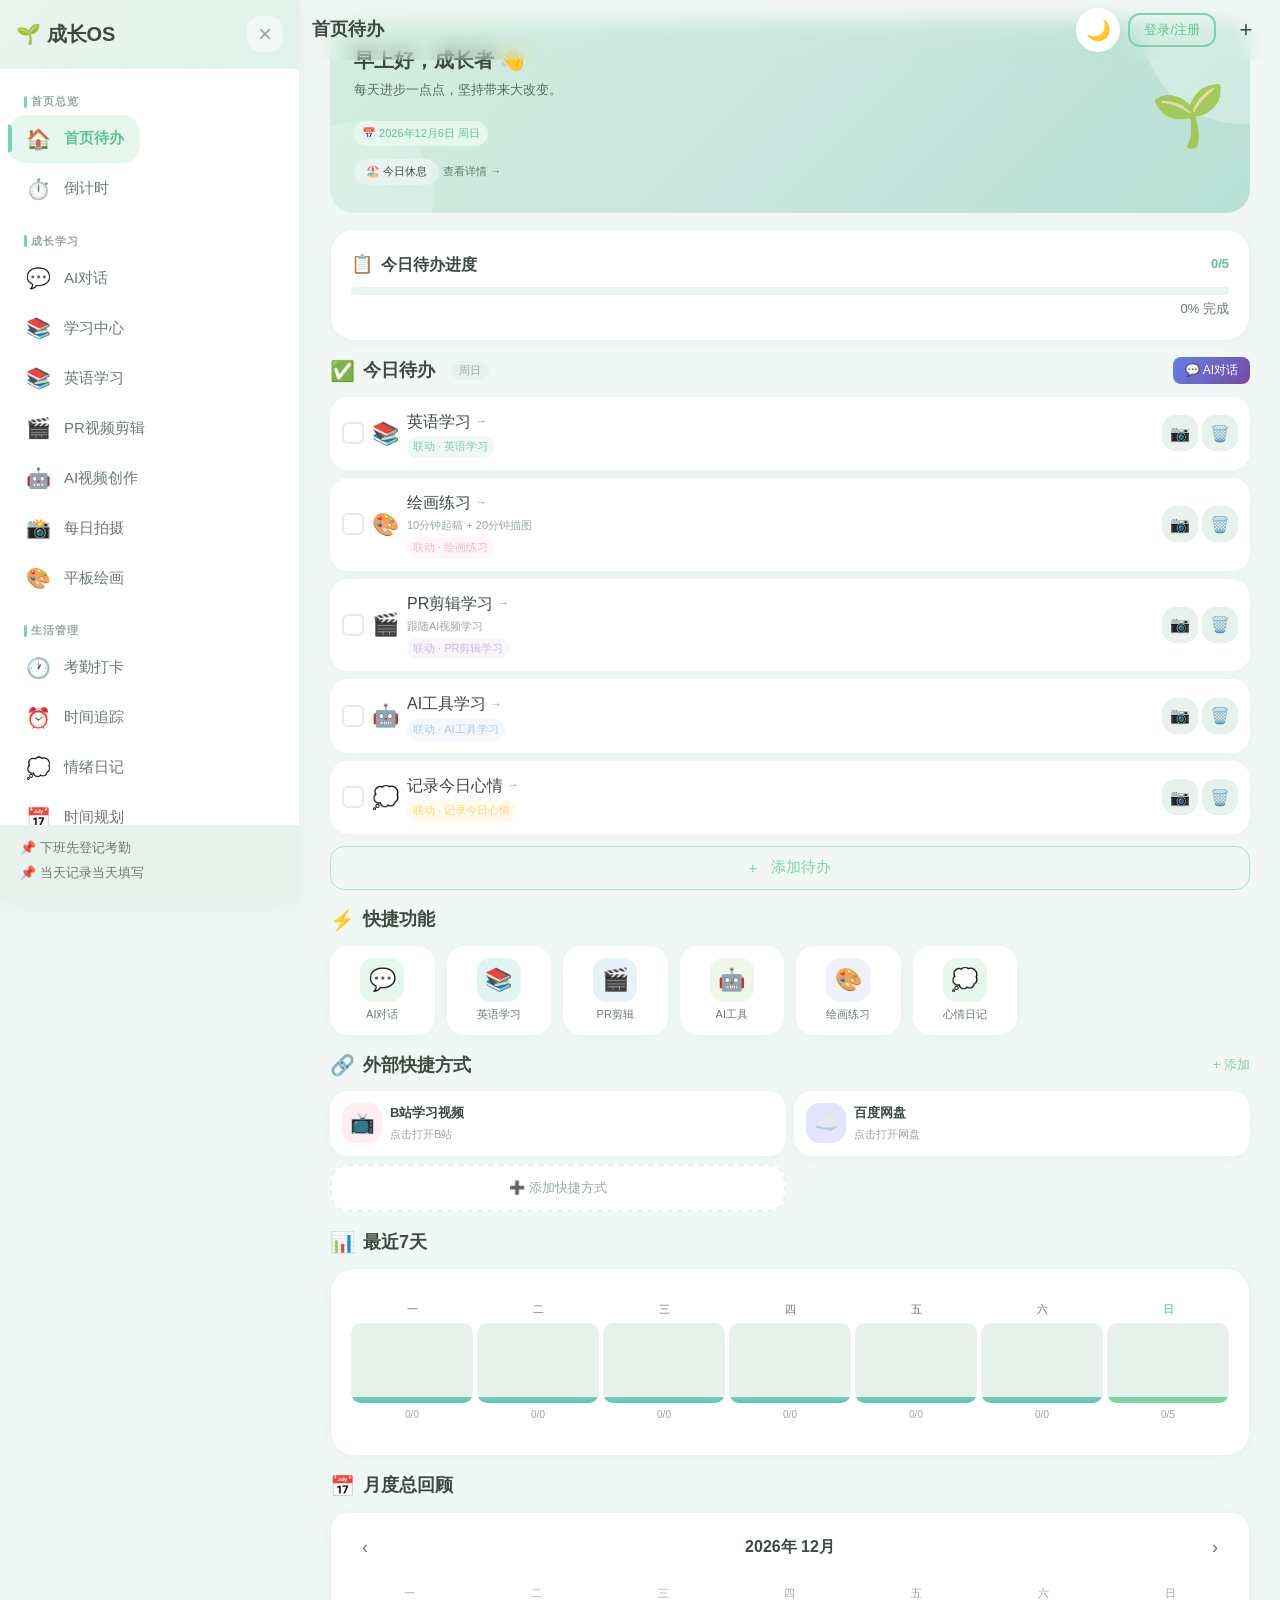
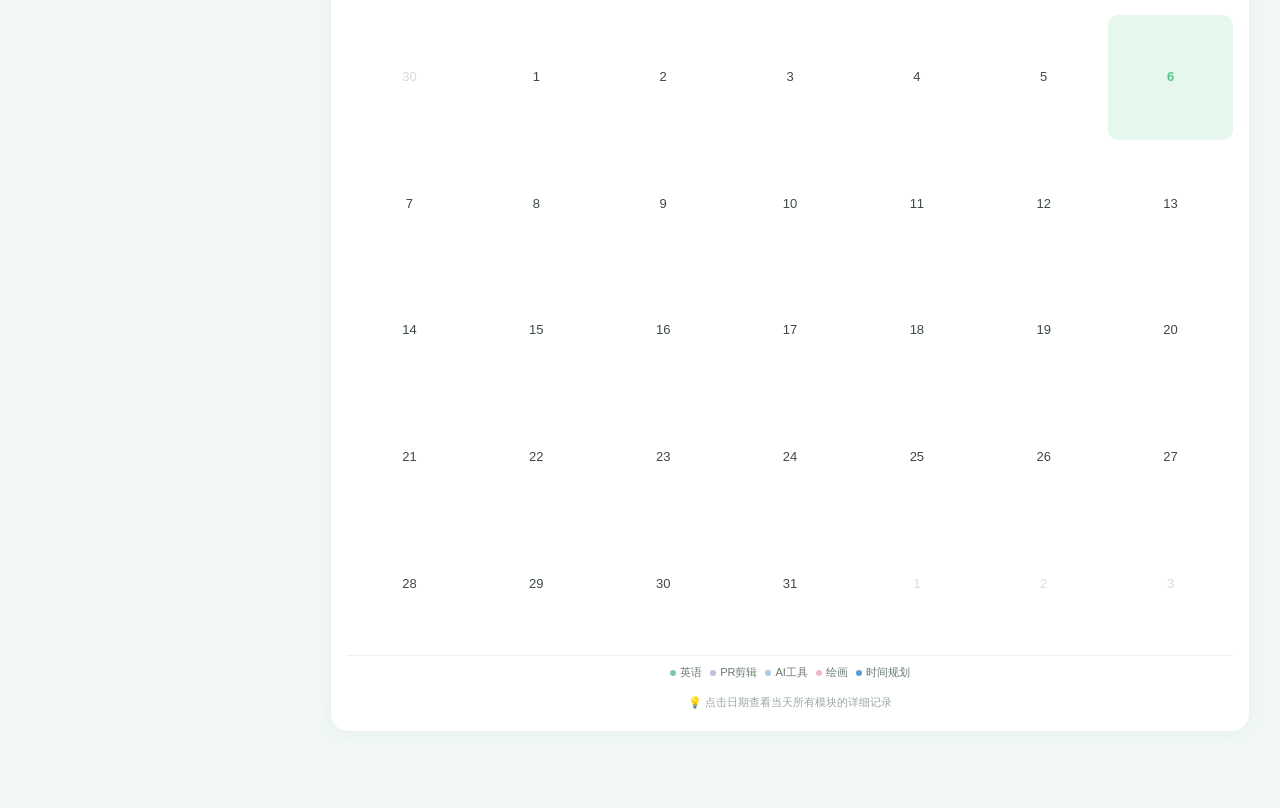
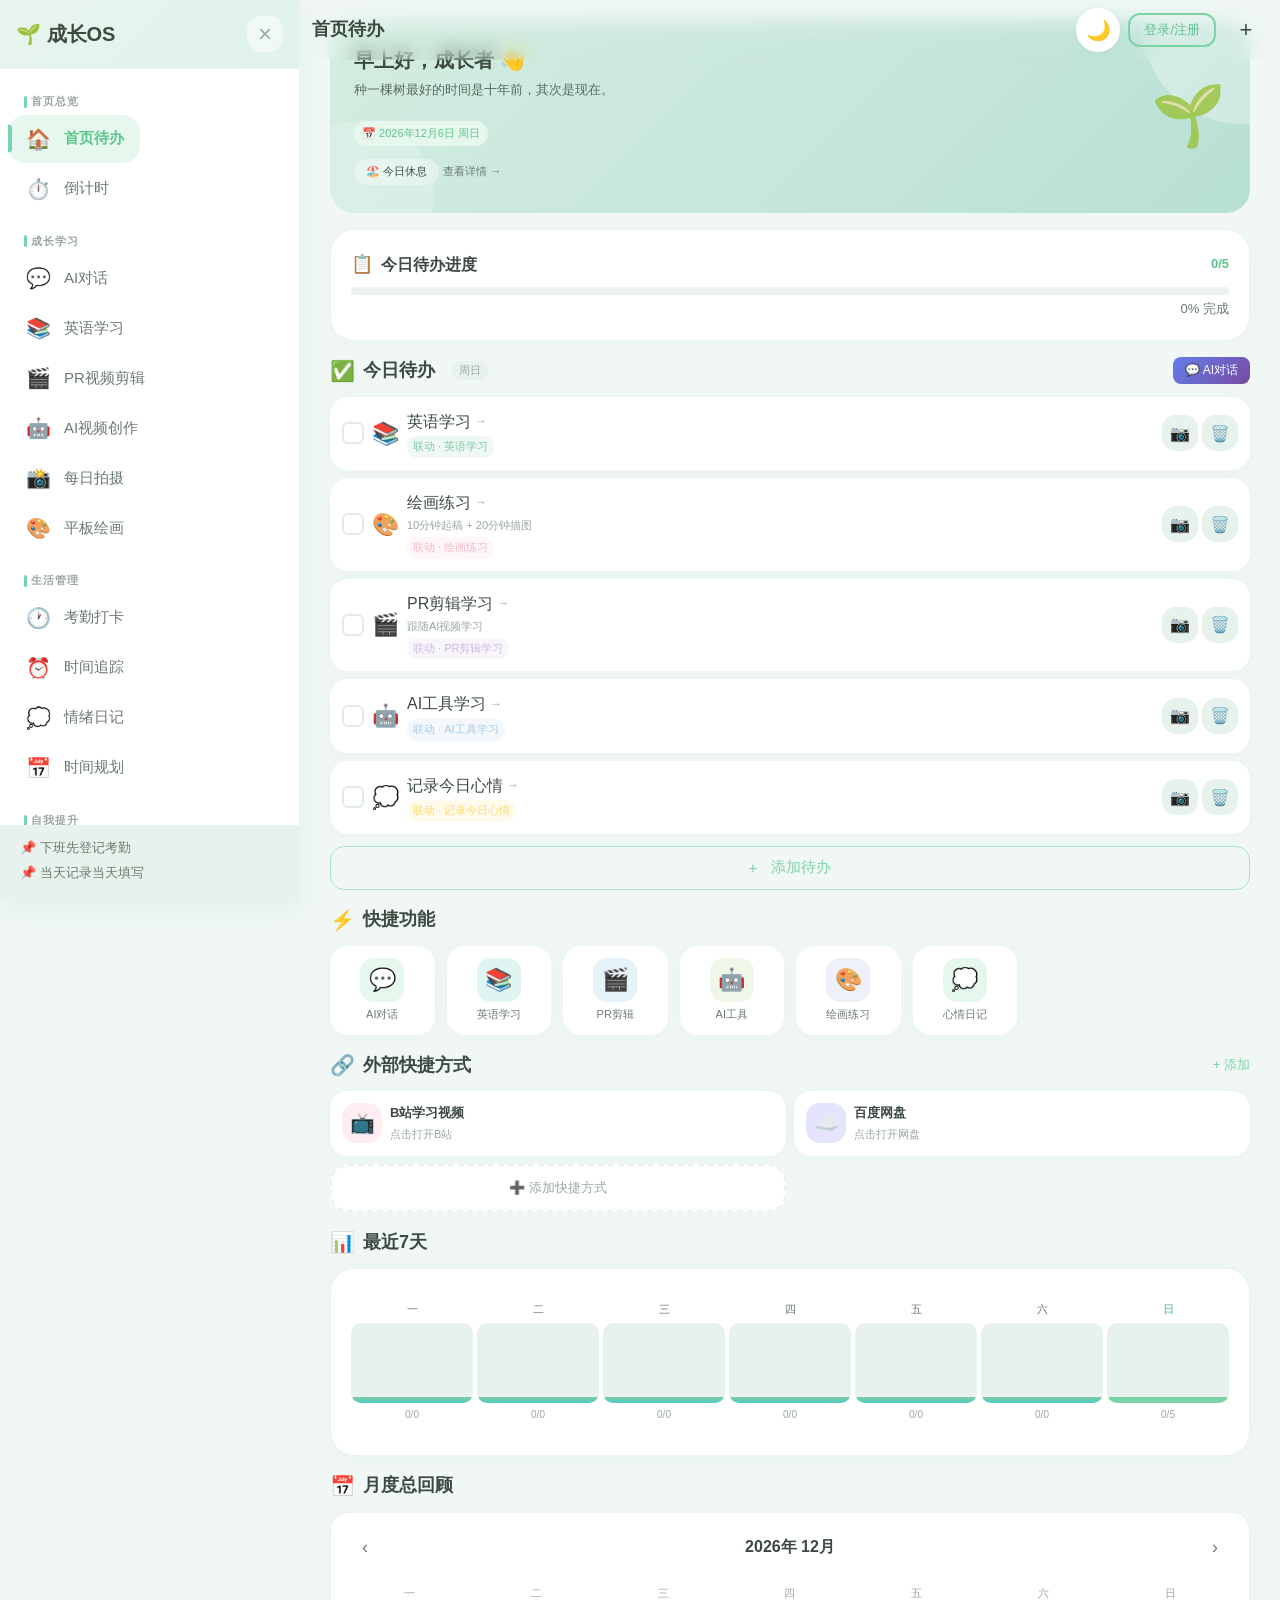
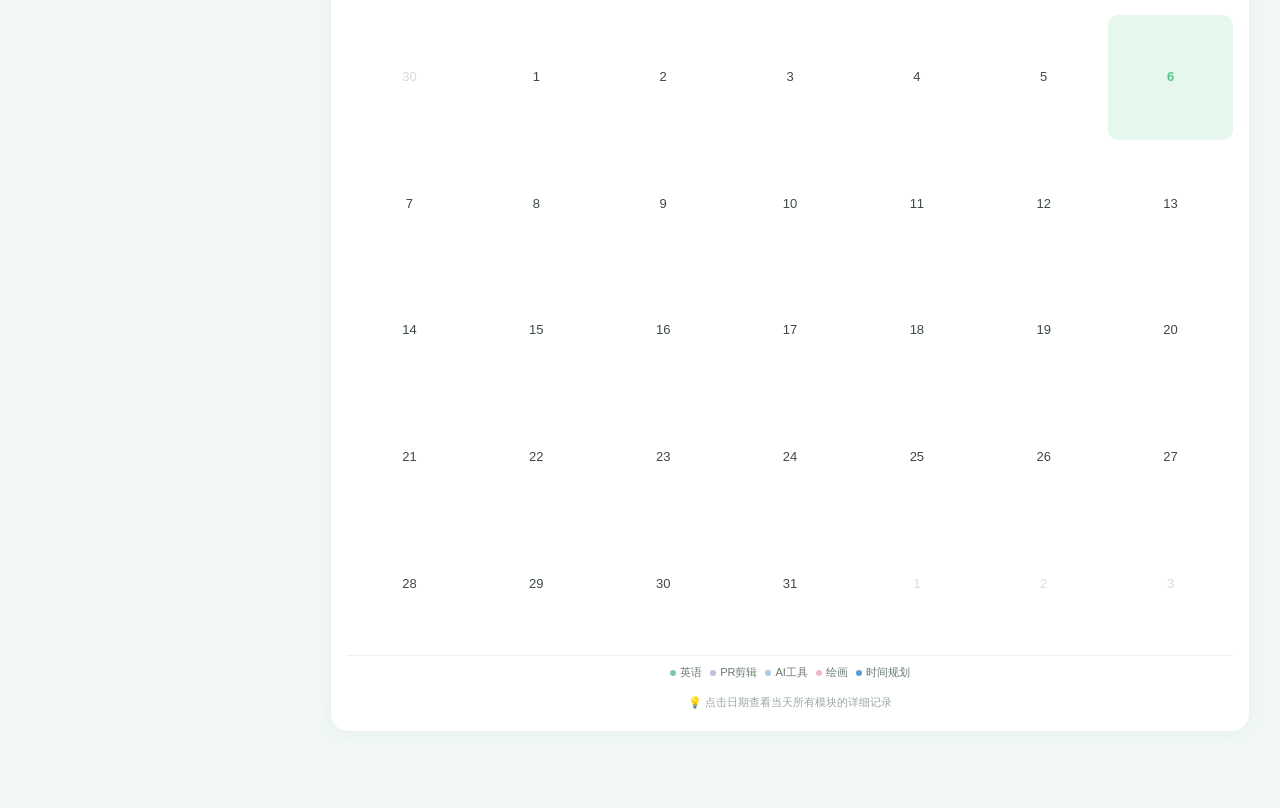
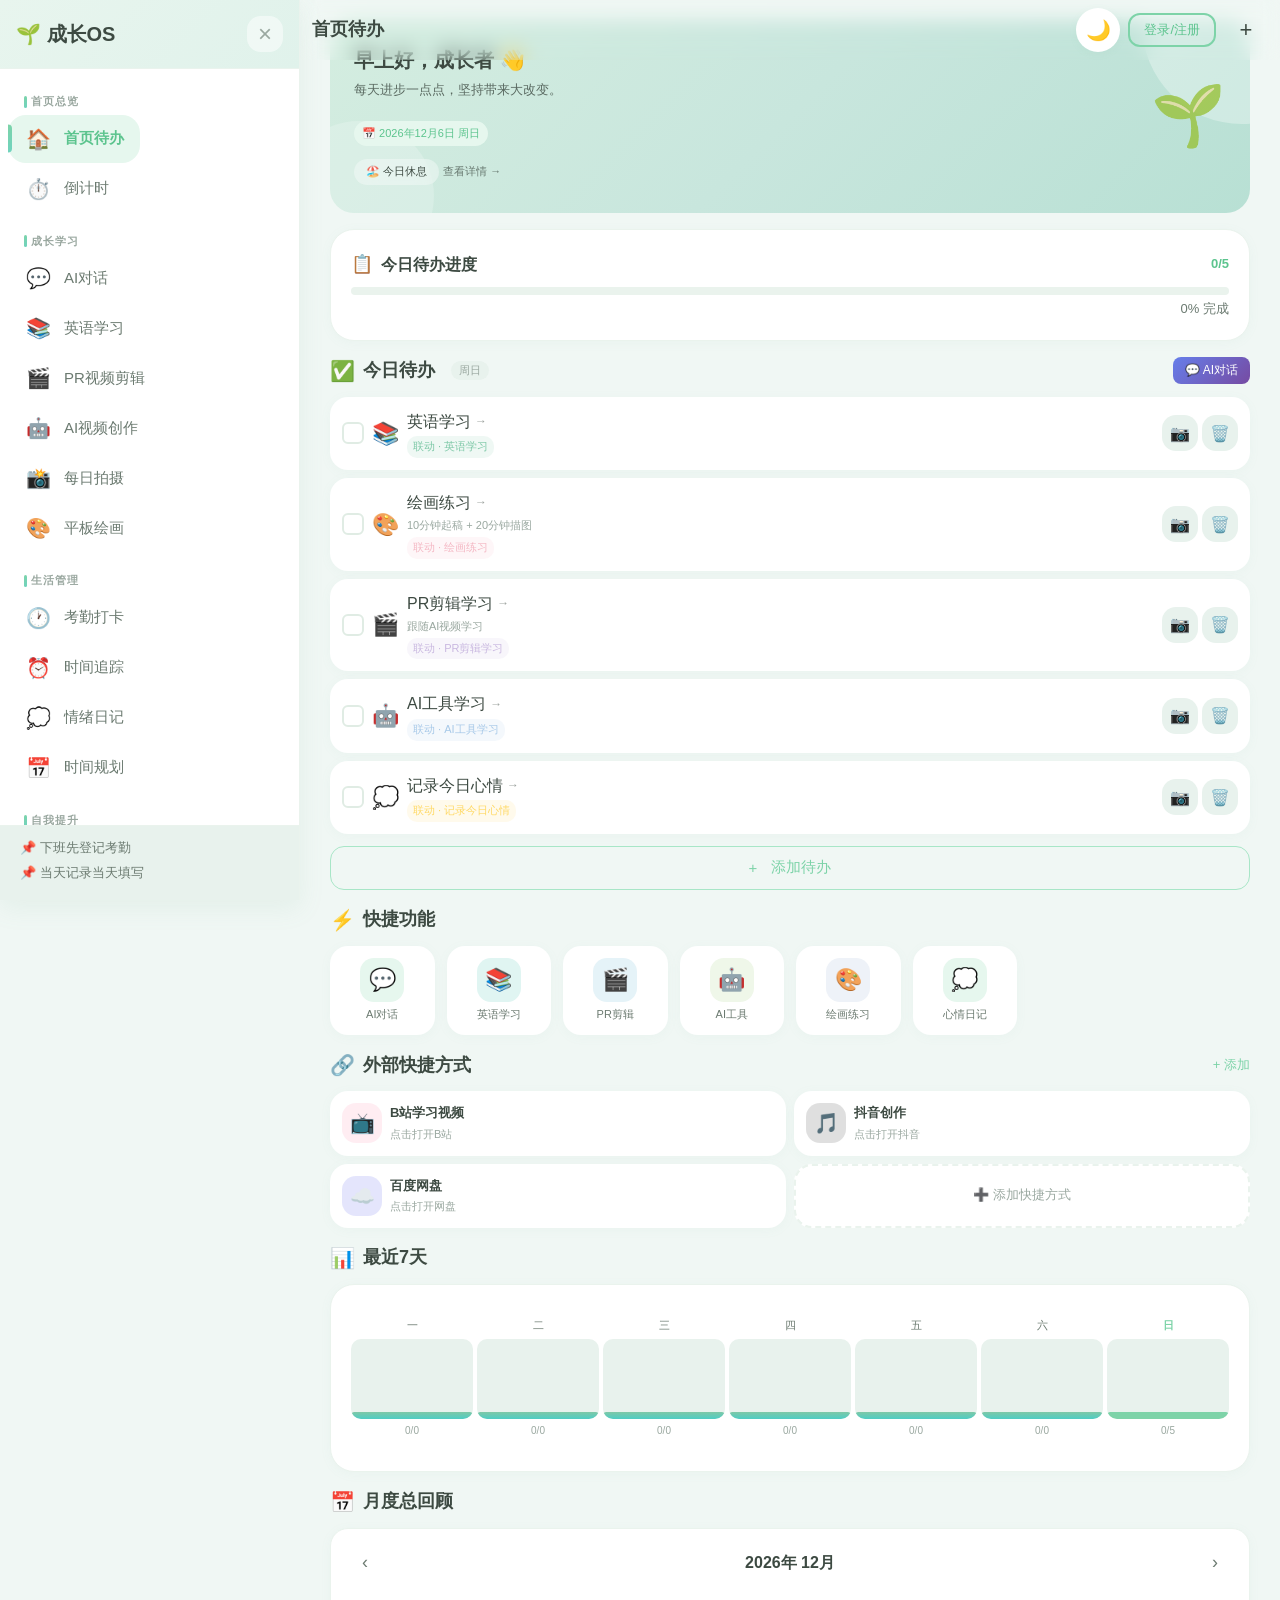
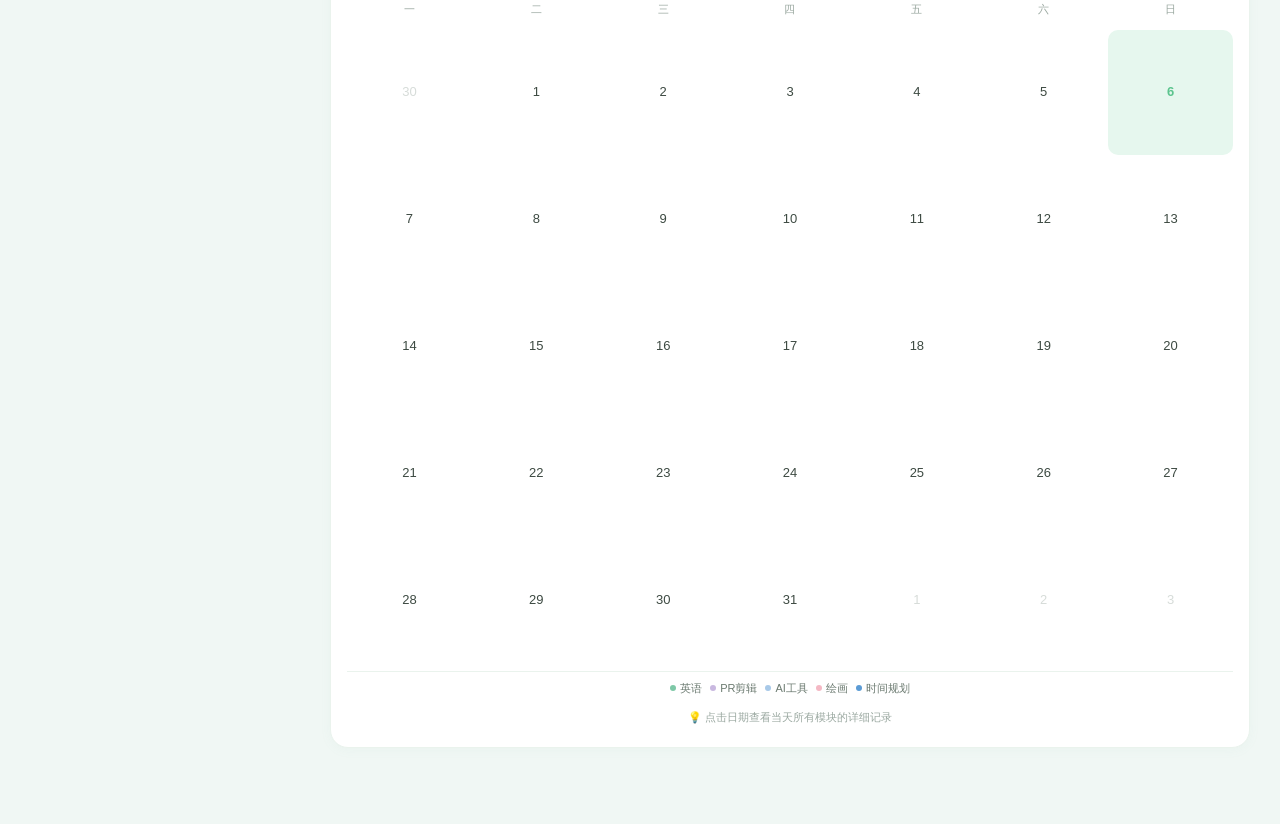
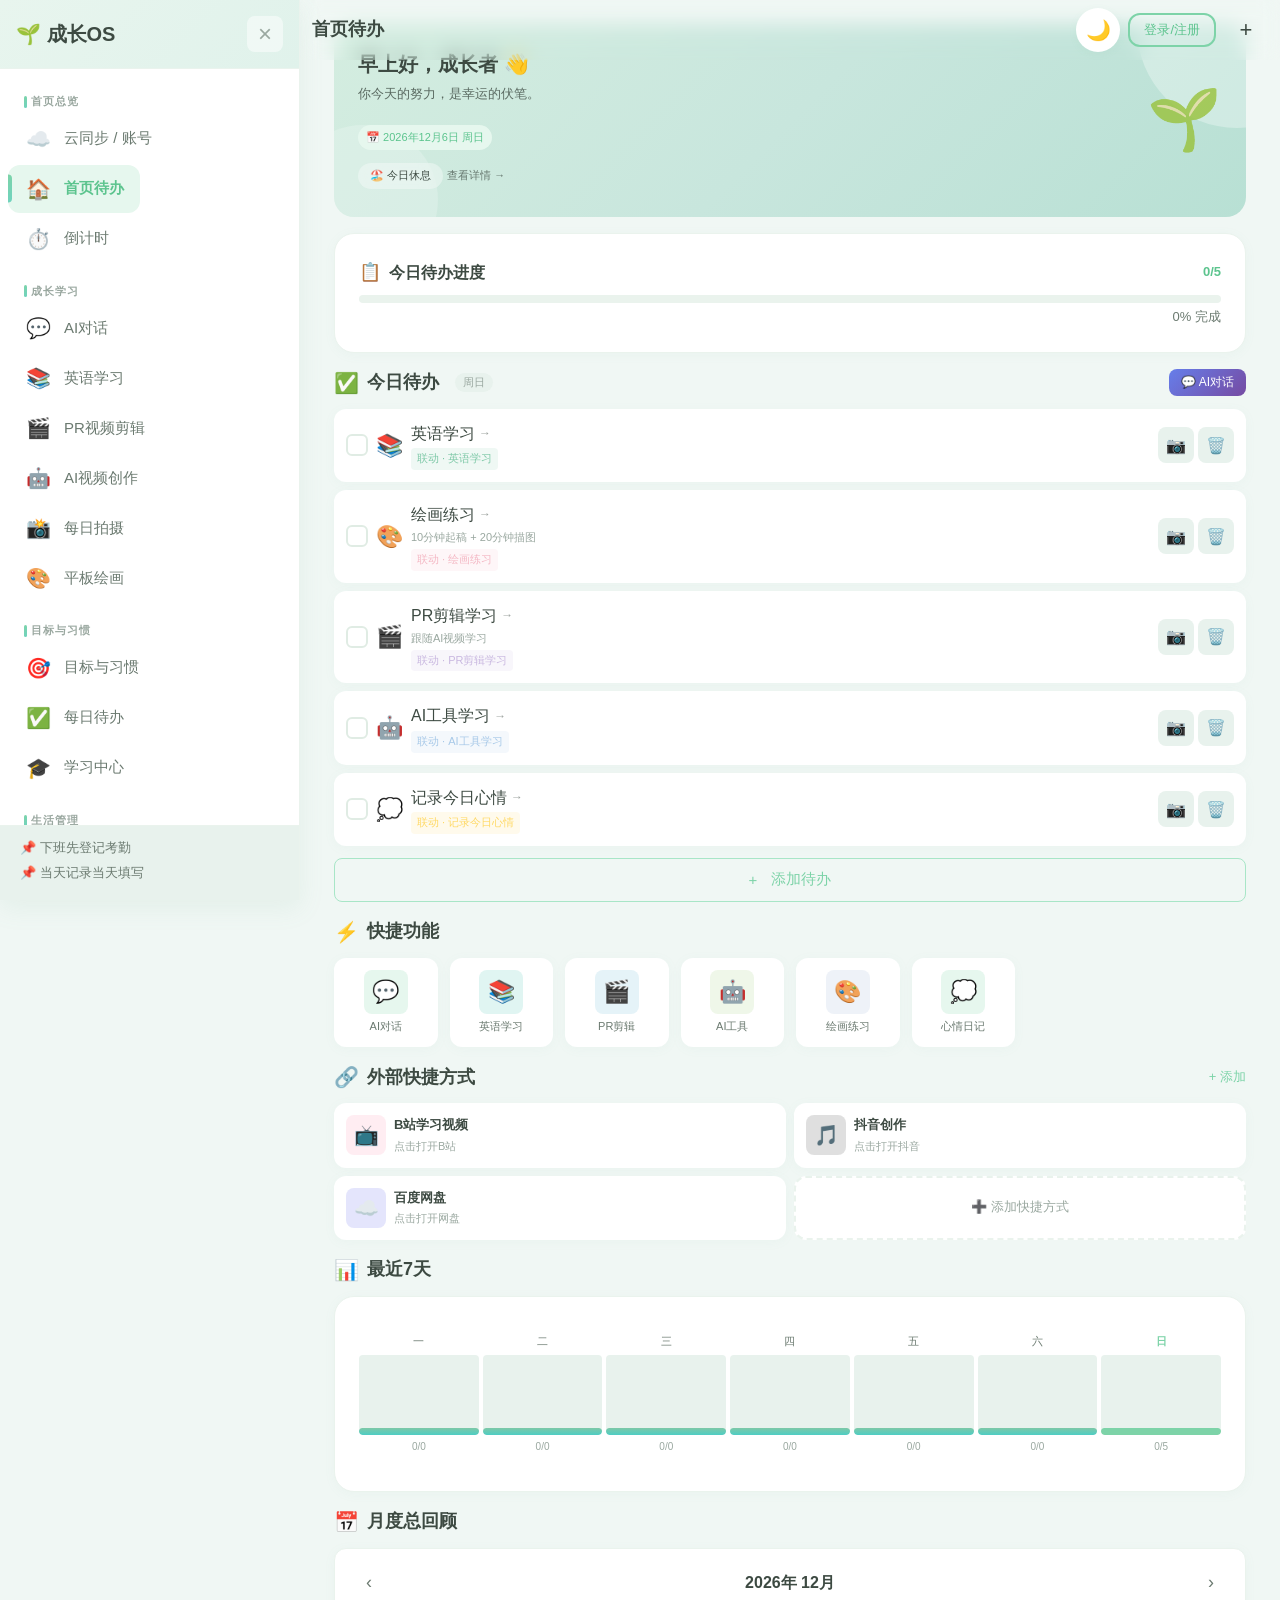
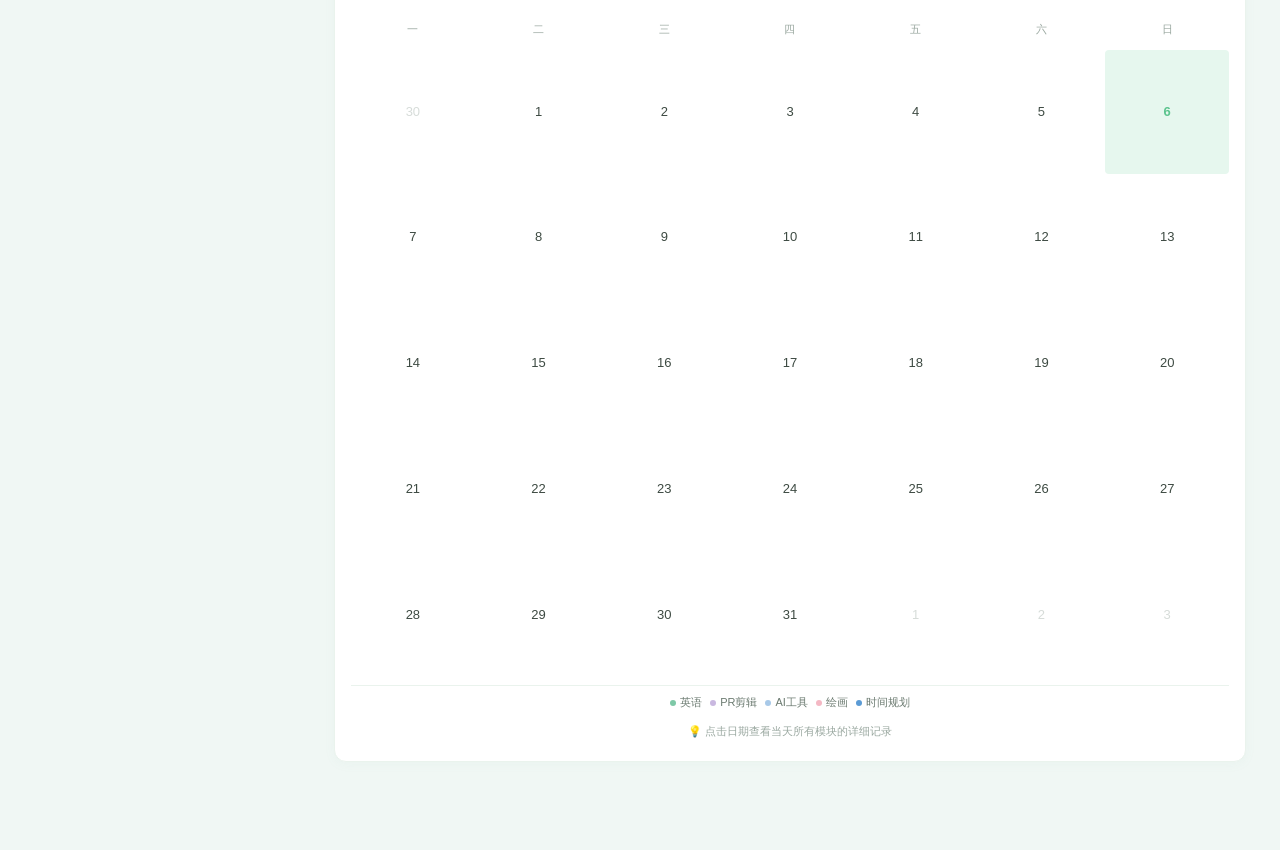
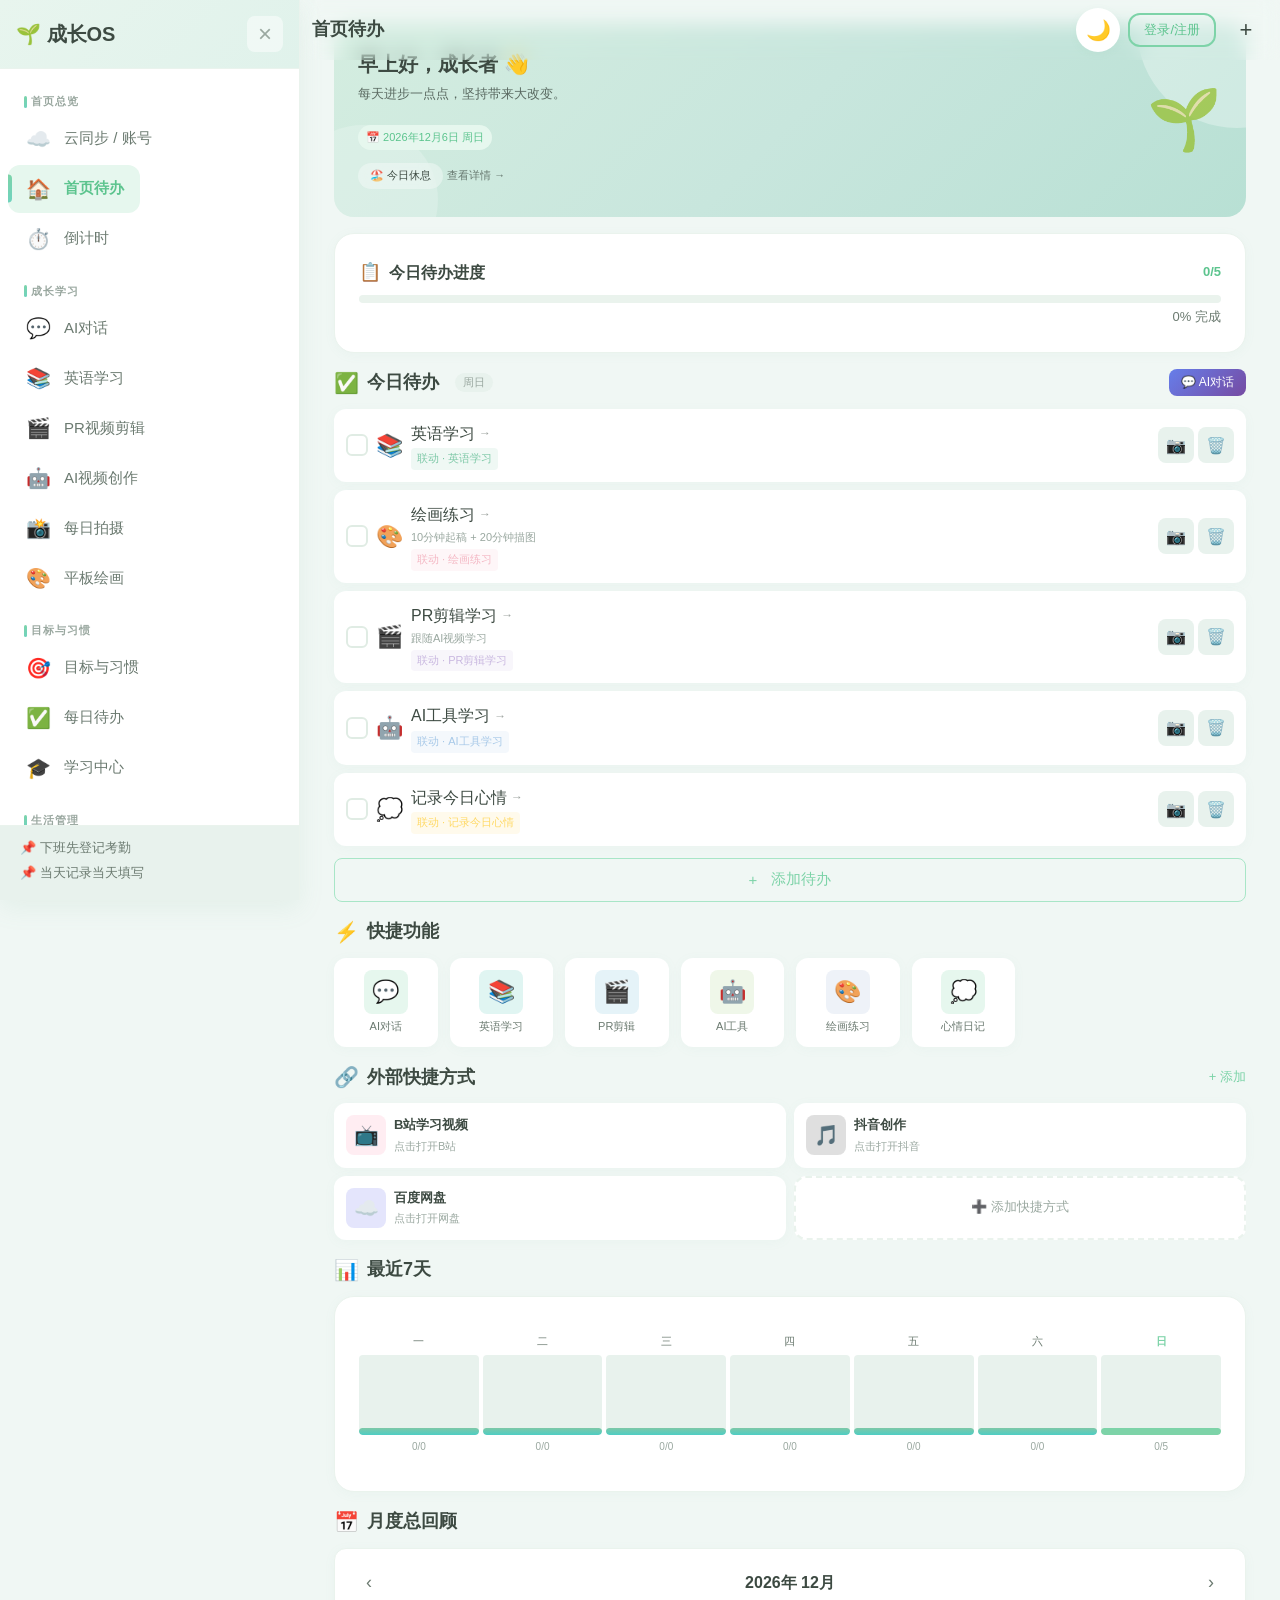
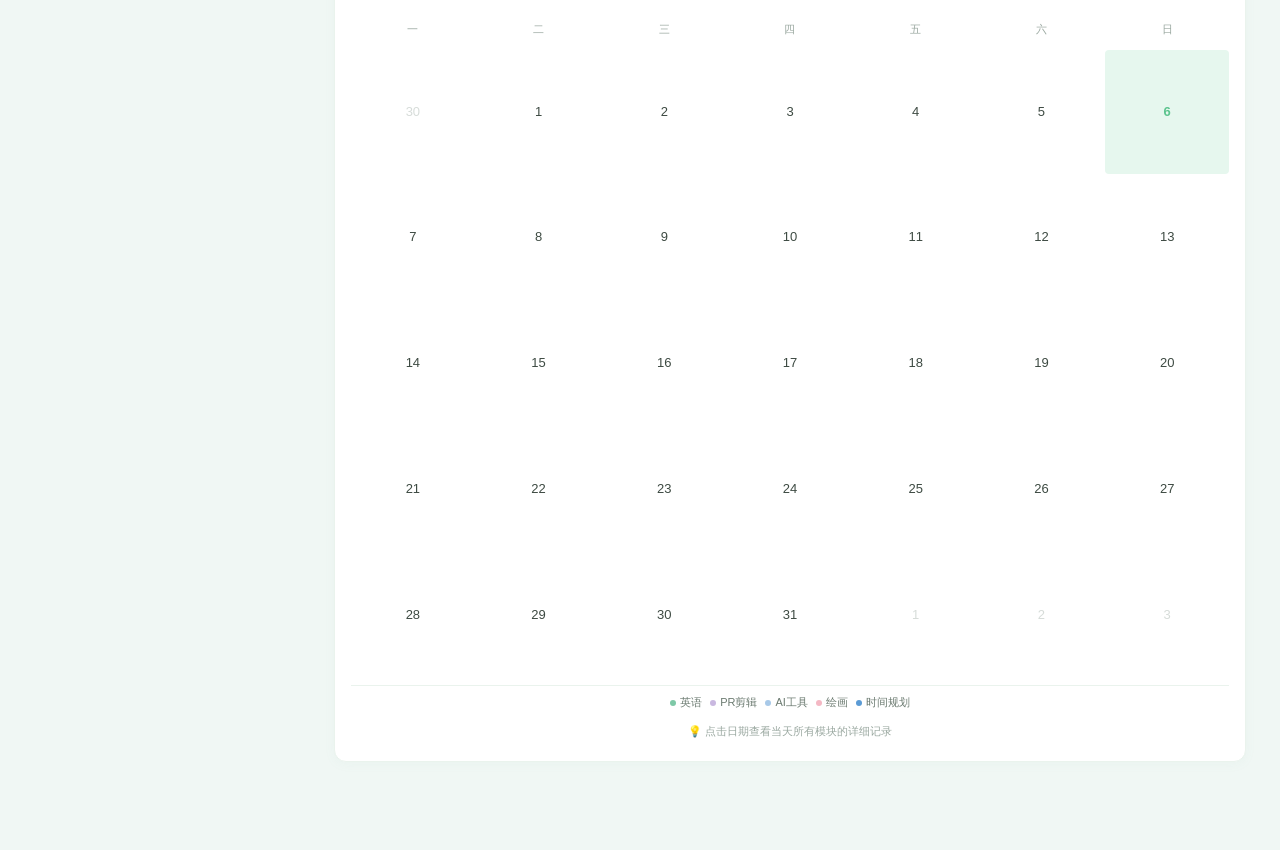
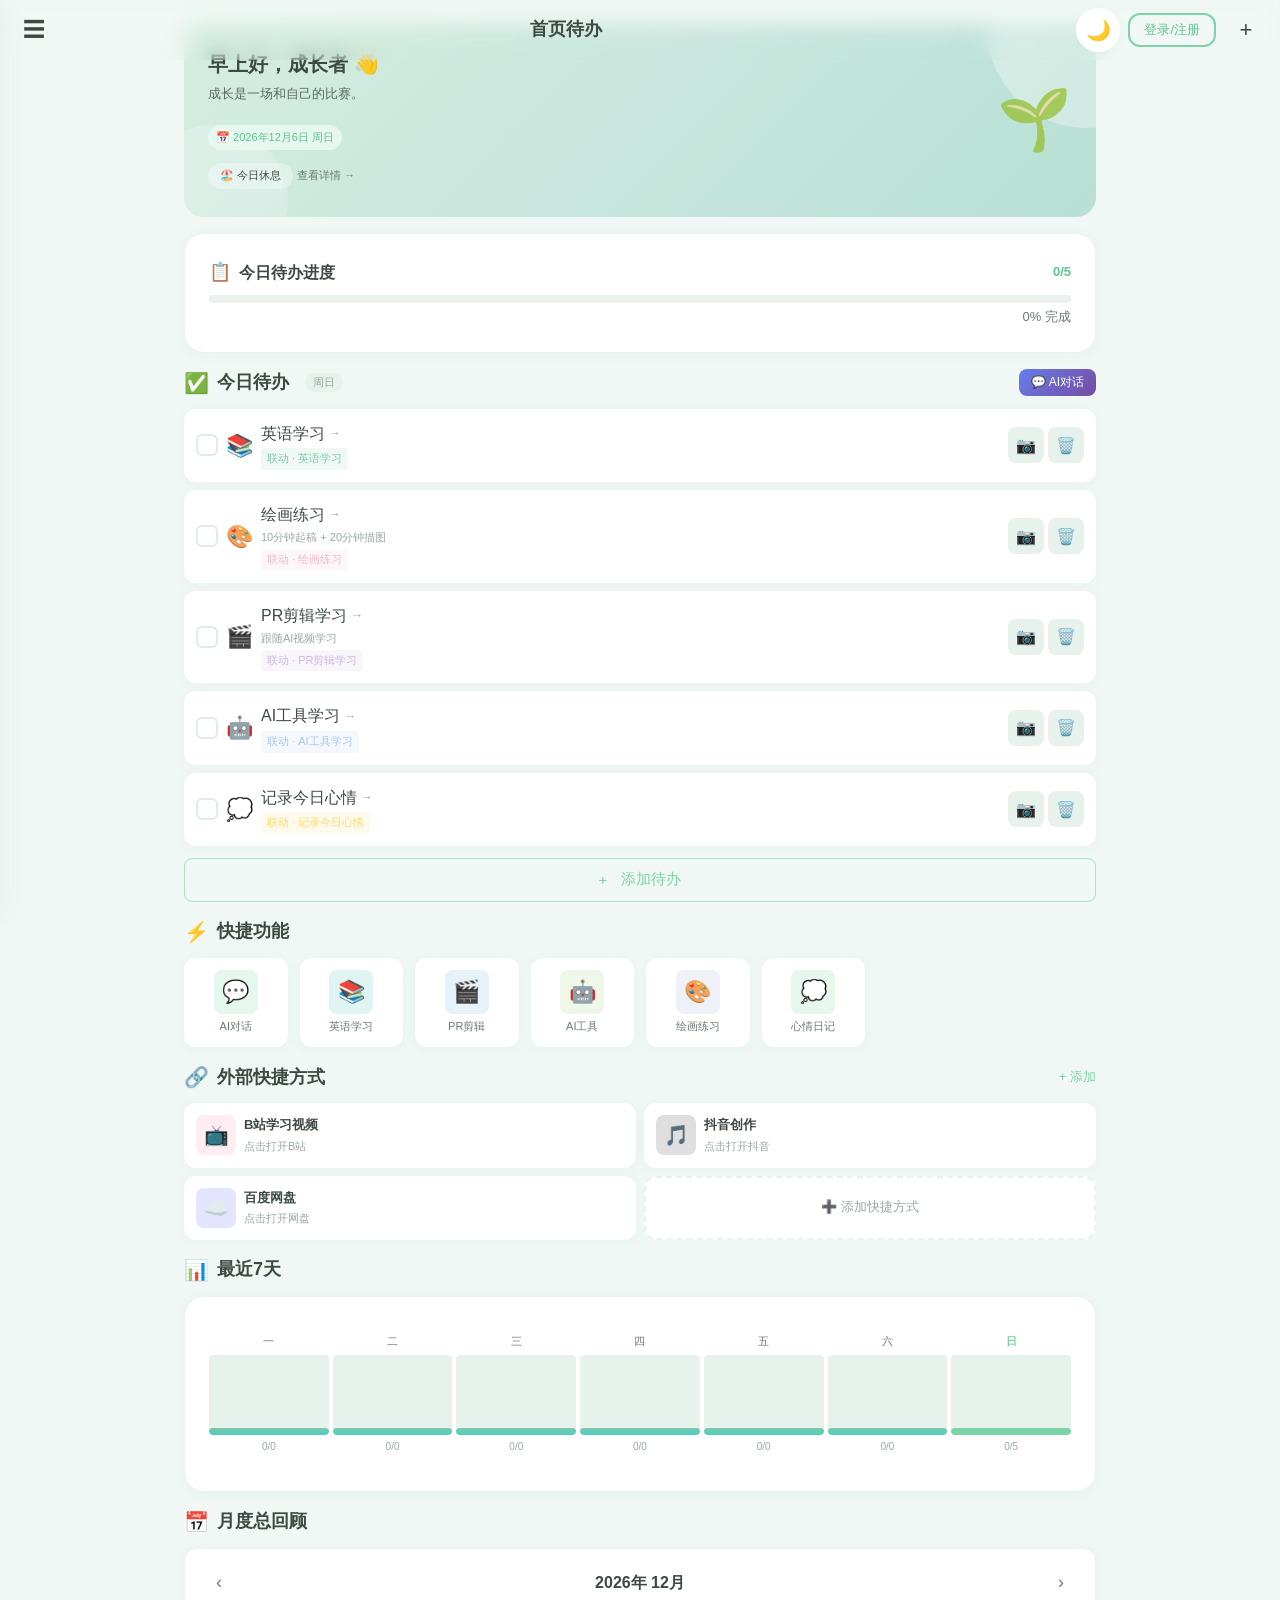
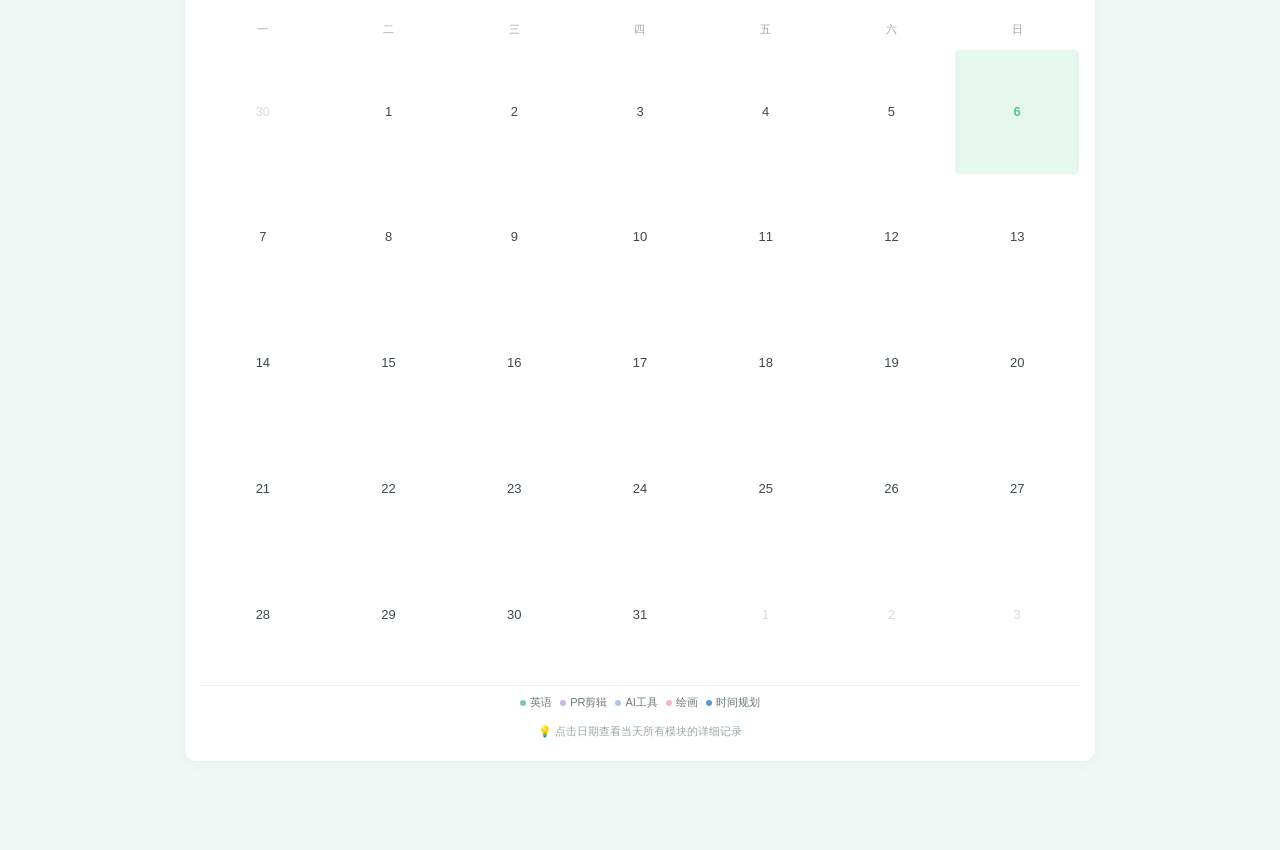
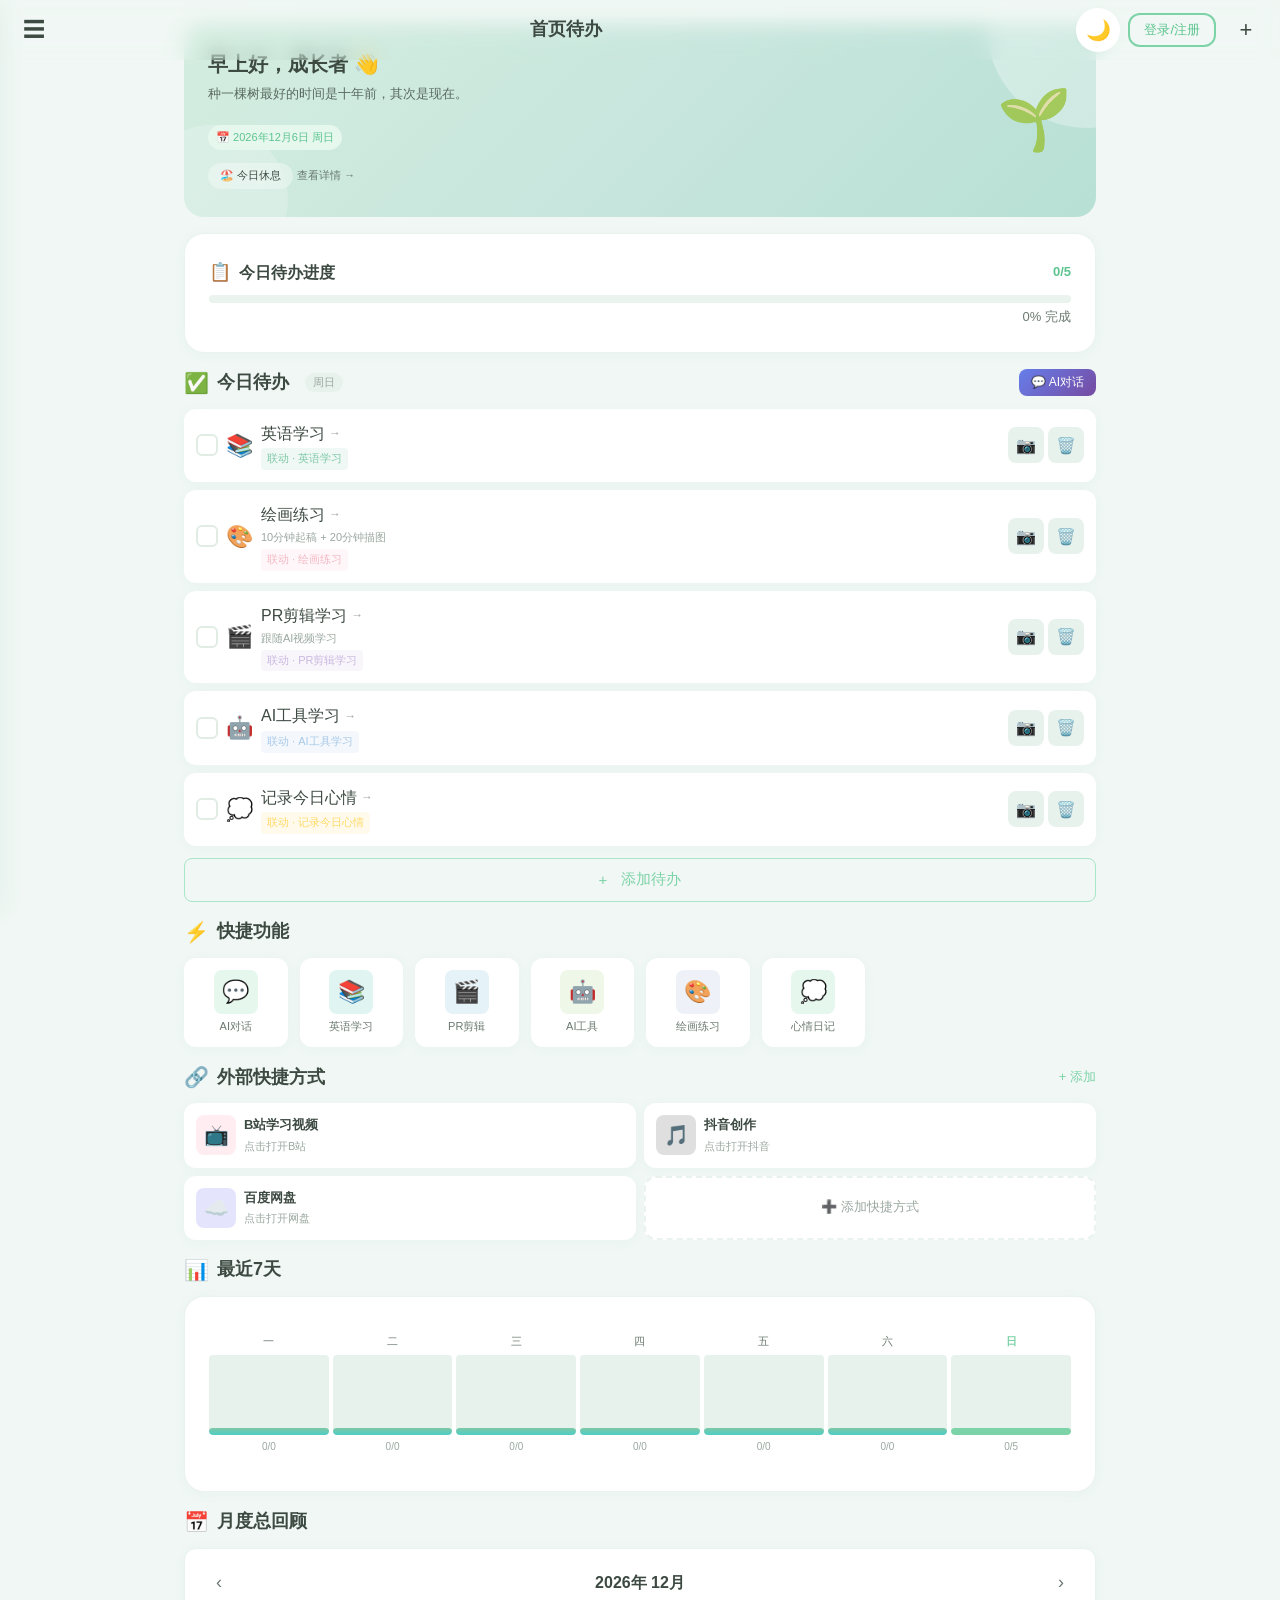
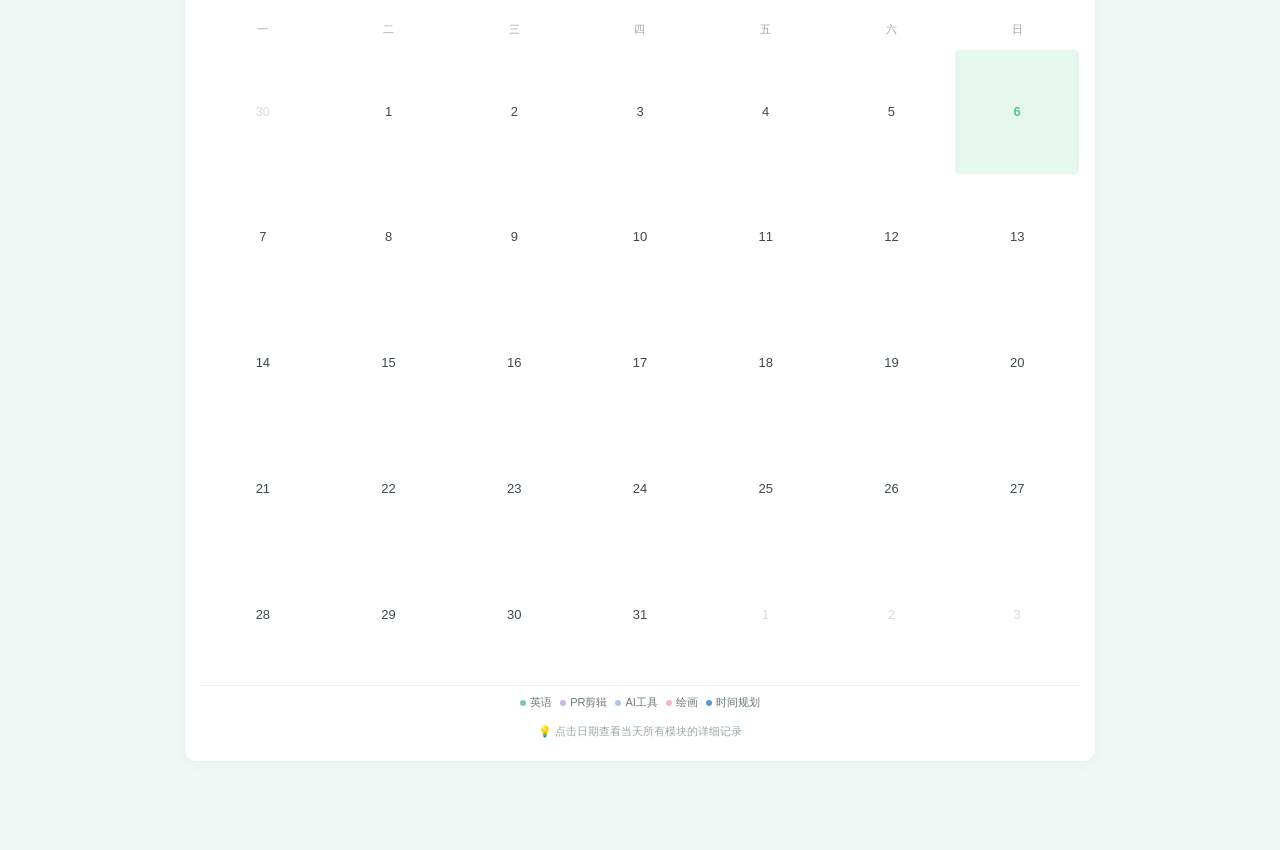
